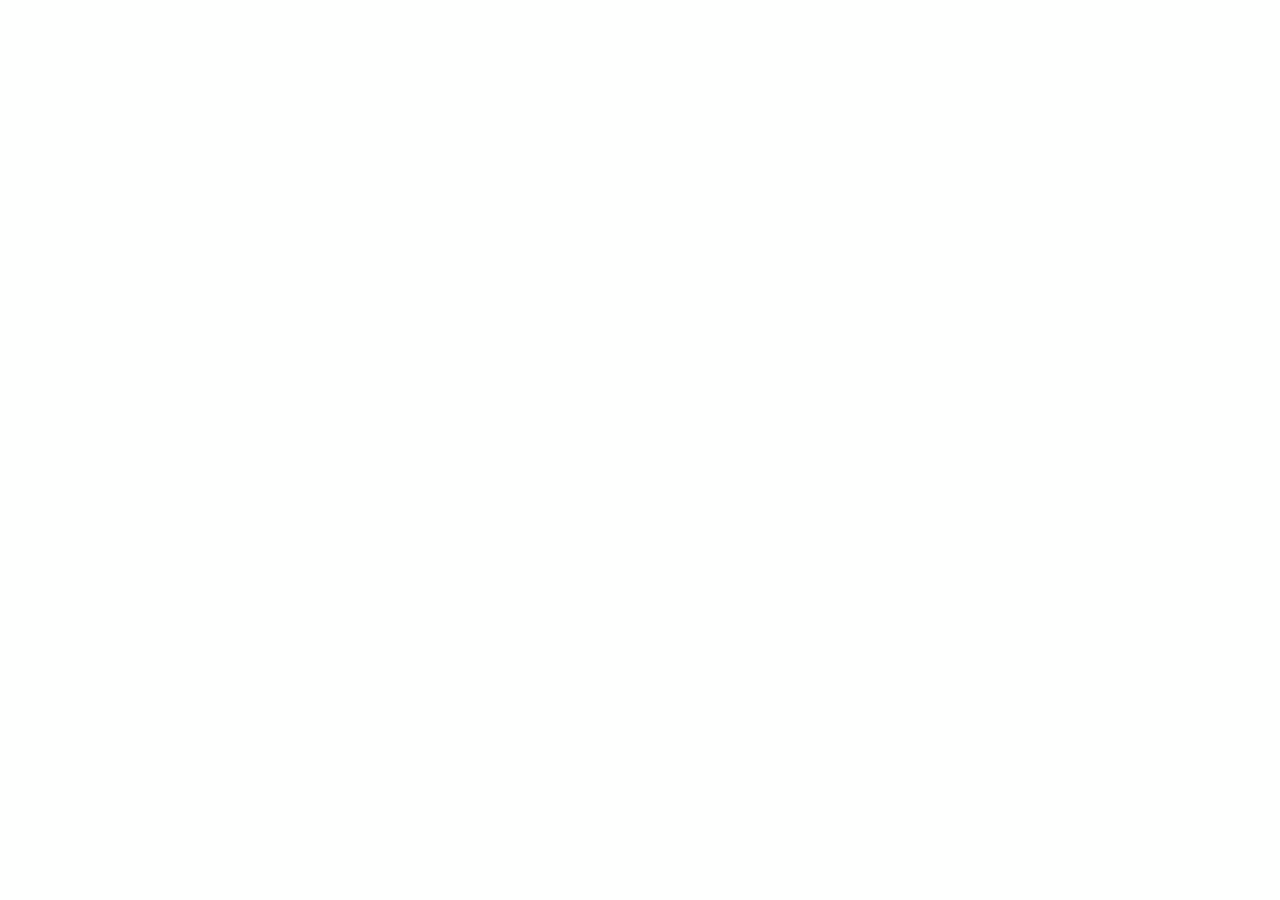
==== index.html @ 09d5111e "fix: modify RSC payload to natively render KSEM paper - Added KSEM paper data to RSC payload in both" ====
<!DOCTYPE html><html lang="en" class="scroll-smooth"><head><!-- cache-bust --><meta charSet="utf-8"/><meta name="viewport" content="width=device-width, initial-scale=1"/><link rel="preload" as="image" href="/bio.jpg"/><link rel="stylesheet" href="/_next/static/css/1e89f3cb18b0cc88.css" data-precedence="next"/><link rel="preload" as="script" fetchPriority="low" href="/_next/static/chunks/webpack-679b75d1c4c2027c.js"/><script src="/_next/static/chunks/4bd1b696-70b6d399998de86a.js" async=""></script><script src="/_next/static/chunks/684-5aaa8290a129f299.js" async=""></script><script src="/_next/static/chunks/main-app-fec8beddff83d464.js" async=""></script><script src="/_next/static/chunks/461-a9a5d7b05a71d978.js" async=""></script><script src="/_next/static/chunks/874-6cc630662f3664af.js" async=""></script><script src="/_next/static/chunks/291-e39730cc9327e39b.js" async=""></script><script src="/_next/static/chunks/app/layout-2262197c142207e6.js" async=""></script><script src="/_next/static/chunks/178-595a94b9af1e67b5.js" async=""></script><script src="/_next/static/chunks/748-56674db557bf7043.js" async=""></script><script src="/_next/static/chunks/app/page-043a83a7e425a036.js" async=""></script><link rel="icon" href="/favicon.png" type="image/png"/><link rel="dns-prefetch" href="https://google-fonts.jialeliu.com"/><link rel="preconnect" href="https://google-fonts.jialeliu.com" crossorigin=""/><link rel="preload" as="style" href="https://google-fonts.jialeliu.com/css2?family=Inter:wght@300;400;500;600;700&amp;family=Crimson+Text:ital,wght@0,400;0,600;1,400&amp;display=swap"/><link rel="stylesheet" id="gfonts-css" href="https://google-fonts.jialeliu.com/css2?family=Inter:wght@300;400;500;600;700&amp;family=Crimson+Text:ital,wght@0,400;0,600;1,400&amp;display=swap" media="print"/><script>
              (function(){
                var l = document.getElementById('gfonts-css');
                if (!l) return;
                if (l.media !== 'all') {
                  l.addEventListener('load', function(){ try { l.media = 'all'; } catch(e){} });
                }
              })();
            </script><noscript><link rel="stylesheet" href="https://google-fonts.jialeliu.com/css2?family=Inter:wght@300;400;500;600;700&amp;family=Crimson+Text:ital,wght@0,400;0,600;1,400&amp;display=swap"/></noscript><script>
              try {
                const theme = localStorage.getItem('theme-storage');
                const parsed = theme ? JSON.parse(theme) : null;
                const setting = parsed?.state?.theme || 'system';
                const prefersDark = window.matchMedia('(prefers-color-scheme: dark)').matches;
                const effective = setting === 'dark' ? 'dark' : (setting === 'light' ? 'light' : (prefersDark ? 'dark' : 'light'));
                var root = document.documentElement;
                root.classList.add(effective);
                root.setAttribute('data-theme', effective);
              } catch (e) {
                var root = document.documentElement;
                root.classList.add('light');
                root.setAttribute('data-theme', 'light');
              }
            </script><script>
    try {
      const cfg = {"enabled":true,"locales":["zh","en"],"defaultLocale":"en","mode":"auto","fixedLocale":"en","persist":true,"switcher":true,"labels":{"zh":"中文","en":"English"}};
      const storageKey = 'locale-storage';
      const normalize = (value) => typeof value === 'string' ? value.trim().replace('_', '-').toLowerCase() : '';
      const matchLocale = (candidate) => {
        const normalized = normalize(candidate);
        if (!normalized) return null;
        if (cfg.locales.includes(normalized)) return normalized;
        const language = normalized.split('-')[0];
        if (cfg.locales.includes(language)) return language;
        return null;
      };

      let resolved = null;

      if (cfg.persist) {
        resolved = matchLocale(localStorage.getItem(storageKey));
      }

      if (!resolved) {
        if (cfg.mode === 'fixed') {
          resolved = cfg.fixedLocale;
        } else {
          resolved = matchLocale(navigator.language);
        }
      }

      if (!resolved) {
        resolved = cfg.defaultLocale;
      }

      const root = document.documentElement;
      root.lang = resolved;
      root.setAttribute('data-locale', resolved);

      if (cfg.persist) {
        localStorage.setItem(storageKey, resolved);
      }
    } catch (e) {
      const root = document.documentElement;
      root.lang = 'en';
      root.setAttribute('data-locale', 'en');
    }
  </script><title>Tao Xu</title><meta name="description" content="Undergraduate student at Sichuan University."/><meta name="author" content="Tao Xu"/><meta name="keywords" content="Tao Xu,PhD,Research, Sichuan University"/><meta name="creator" content="Tao Xu"/><meta name="publisher" content="Tao Xu"/><meta property="og:title" content="Tao Xu"/><meta property="og:description" content="Undergraduate student at Sichuan University."/><meta property="og:site_name" content="Tao Xu&#x27;s Academic Website"/><meta property="og:locale" content="en_US"/><meta property="og:type" content="website"/><meta name="twitter:card" content="summary"/><meta name="twitter:title" content="Tao Xu"/><meta name="twitter:description" content="Undergraduate student at Sichuan University."/><link rel="icon" href="/favicon.png"/><script>document.querySelectorAll('body link[rel="icon"], body link[rel="apple-touch-icon"]').forEach(el => document.head.appendChild(el))</script><script src="/_next/static/chunks/polyfills-42372ed130431b0a.js" noModule=""></script><script>
(function(){var t=setTimeout(function(){var d=document.querySelector('[style*="visibility:hidden"]');if(d){d.style.visibility="visible";d.style.opacity="1"}},3000);window.addEventListener("load",function(){clearTimeout(t)})})();
</script></head><body class="font-sans antialiased"><div style="visibility:hidden"><nav class="fixed top-0 left-0 right-0 z-50" data-headlessui-state=""><div class="transition-all duration-300 ease-out bg-transparent" style="transform:translateY(-100px)"><div class="max-w-7xl mx-auto px-4 sm:px-6 lg:px-8"><div class="flex justify-between items-center h-16 lg:h-20"><div class="flex-shrink-0" tabindex="0"><a class="text-xl lg:text-2xl font-serif font-semibold text-primary hover:text-accent transition-colors duration-200" href="/">Tao Xu</a></div><div class="hidden lg:block"><div class="ml-10 flex items-center space-x-3"><div class="relative flex items-baseline space-x-1"><a data-nav-href="/" class="relative px-3 py-2 text-sm font-medium rounded-lg transition-colors duration-150 text-primary" href="/">About</a><a data-nav-href="/publications" class="relative px-3 py-2 text-sm font-medium rounded-lg transition-colors duration-150 text-neutral-600" href="/publications/">Publications</a><a data-nav-href="/awards" class="relative px-3 py-2 text-sm font-medium rounded-lg transition-colors duration-150 text-neutral-600" href="/awards/">Awards</a><a data-nav-href="/services" class="relative px-3 py-2 text-sm font-medium rounded-lg transition-colors duration-150 text-neutral-600" href="/services/">Services</a><a data-nav-href="/cv" class="relative px-3 py-2 text-sm font-medium rounded-lg transition-colors duration-150 text-neutral-600" href="/cv/">CV</a></div><div class="flex items-center justify-center w-14 h-10 rounded-lg border border-neutral-200 dark:border-[rgba(148,163,184,0.24)] bg-background dark:bg-neutral-800"><div class="w-6 h-4 rounded bg-neutral-300 animate-pulse"></div></div><div class="flex items-center justify-center w-10 h-10 rounded-lg border border-neutral-200 dark:border-[rgba(148,163,184,0.24)] bg-background dark:bg-neutral-800"><div class="w-4 h-4 rounded-full bg-neutral-300 animate-pulse"></div></div></div></div><div class="lg:hidden flex items-center space-x-2"><div class="flex items-center justify-center w-14 h-10 rounded-lg border border-neutral-200 dark:border-[rgba(148,163,184,0.24)] bg-background dark:bg-neutral-800"><div class="w-6 h-4 rounded bg-neutral-300 animate-pulse"></div></div><div class="flex items-center justify-center w-10 h-10 rounded-lg border border-neutral-200 dark:border-[rgba(148,163,184,0.24)] bg-background dark:bg-neutral-800"><div class="w-4 h-4 rounded-full bg-neutral-300 animate-pulse"></div></div><button class="inline-flex items-center justify-center p-2 rounded-md text-neutral-600 hover:text-primary hover:bg-neutral-100 dark:hover:bg-neutral-800 focus:outline-none focus:ring-2 focus:ring-inset focus:ring-accent transition-colors duration-200" id="headlessui-disclosure-button-«R7pdb»" type="button" aria-expanded="false" data-headlessui-state=""><span class="sr-only">Open main menu</span><div><svg xmlns="http://www.w3.org/2000/svg" fill="none" viewBox="0 0 24 24" stroke-width="1.5" stroke="currentColor" aria-hidden="true" data-slot="icon" class="block h-6 w-6"><path stroke-linecap="round" stroke-linejoin="round" d="M3.75 6.75h16.5M3.75 12h16.5m-16.5 5.25h16.5"></path></svg></div></button></div></div></div></div></nav><main class="min-h-screen pt-16 lg:pt-20"><div class="max-w-6xl mx-auto px-4 sm:px-6 lg:px-8 py-8 bg-background min-h-screen"><div class="grid grid-cols-1 lg:grid-cols-3 gap-12"><div class="lg:col-span-1"><div class="sticky top-8" style="opacity:0;transform:translateY(20px)"><div class="w-64 h-64 mx-auto mb-6 rounded-2xl overflow-hidden shadow-lg hover:shadow-xl transition-all duration-200 hover:scale-105"><img alt="Tao Xu" width="256" height="256" decoding="async" data-nimg="1" class="w-full h-full object-cover object-[32%_center]" style="color:transparent" src="/bio.jpg"/></div><div class="text-center mb-6"><h1 class="text-3xl font-serif font-bold text-primary mb-2">Tao Xu</h1><p class="text-lg text-accent font-medium mb-1">Undergraduate</p><p class="text-neutral-600 mb-2"> Sichuan University</p></div><div class="flex flex-wrap justify-center gap-3 sm:gap-4 mb-6 relative px-2"><div class="relative"><button class="p-2 sm:p-2 transition-colors duration-200 text-neutral-600 dark:text-neutral-400 hover:text-accent" aria-label="Email"><svg xmlns="http://www.w3.org/2000/svg" fill="none" viewBox="0 0 24 24" stroke-width="1.5" stroke="currentColor" aria-hidden="true" data-slot="icon" class="h-5 w-5"><path stroke-linecap="round" stroke-linejoin="round" d="M21.75 6.75v10.5a2.25 2.25 0 0 1-2.25 2.25h-15a2.25 2.25 0 0 1-2.25-2.25V6.75m19.5 0A2.25 2.25 0 0 0 19.5 4.5h-15a2.25 2.25 0 0 0-2.25 2.25m19.5 0v.243a2.25 2.25 0 0 1-1.07 1.916l-7.5 4.615a2.25 2.25 0 0 1-2.36 0L3.32 8.91a2.25 2.25 0 0 1-1.07-1.916V6.75"></path></svg></button></div><div class="relative"><button class="p-2 sm:p-2 transition-colors duration-200 text-neutral-600 dark:text-neutral-400 hover:text-accent" aria-label="Location"><svg xmlns="http://www.w3.org/2000/svg" fill="none" viewBox="0 0 24 24" stroke-width="1.5" stroke="currentColor" aria-hidden="true" data-slot="icon" class="h-5 w-5"><path stroke-linecap="round" stroke-linejoin="round" d="M15 10.5a3 3 0 1 1-6 0 3 3 0 0 1 6 0Z"></path><path stroke-linecap="round" stroke-linejoin="round" d="M19.5 10.5c0 7.142-7.5 11.25-7.5 11.25S4.5 17.642 4.5 10.5a7.5 7.5 0 1 1 15 0Z"></path></svg></button></div><a href="https://scholar.google.com/citations?user=cnf2xiQAAAAJ&amp;hl=en" target="_blank" rel="noopener noreferrer" class="p-2 sm:p-2 text-neutral-600 dark:text-neutral-400 hover:text-accent transition-colors duration-200" aria-label="Google Scholar"><svg xmlns="http://www.w3.org/2000/svg" fill="none" viewBox="0 0 24 24" stroke-width="1.5" stroke="currentColor" aria-hidden="true" data-slot="icon" class="h-5 w-5"><path stroke-linecap="round" stroke-linejoin="round" d="M4.26 10.147a60.438 60.438 0 0 0-.491 6.347A48.62 48.62 0 0 1 12 20.904a48.62 48.62 0 0 1 8.232-4.41 60.46 60.46 0 0 0-.491-6.347m-15.482 0a50.636 50.636 0 0 0-2.658-.813A59.906 59.906 0 0 1 12 3.493a59.903 59.903 0 0 1 10.399 5.84c-.896.248-1.783.52-2.658.814m-15.482 0A50.717 50.717 0 0 1 12 13.489a50.702 50.702 0 0 1 7.74-3.342M6.75 15a.75.75 0 1 0 0-1.5.75.75 0 0 0 0 1.5Zm0 0v-3.675A55.378 55.378 0 0 1 12 8.443m-7.007 11.55A5.981 5.981 0 0 0 6.75 15.75v-1.5"></path></svg></a><a href="https://orcid.org/my-orcid?orcid=0009-0009-2462-9819" target="_blank" rel="noopener noreferrer" class="p-2 sm:p-2 text-neutral-600 dark:text-neutral-400 hover:text-accent transition-colors duration-200" aria-label="ORCID"><svg viewBox="0 0 24 24" fill="currentColor" class="h-5 w-5" xmlns="http://www.w3.org/2000/svg"><path d="M12 0C5.372 0 0 5.372 0 12s5.372 12 12 12 12-5.372 12-12S18.628 0 12 0zM7.369 4.378c.525 0 .947.431.947.947s-.422.947-.947.947a.95.95 0 0 1-.947-.947c0-.525.422-.947.947-.947zm-.722 3.038h1.444v10.041H6.647V7.416zm3.562 0h3.9c3.712 0 5.344 2.653 5.344 5.025 0 2.578-2.016 5.025-5.325 5.025h-3.919V7.416zm1.444 1.303v7.444h2.297c3.272 0 4.022-2.484 4.022-3.722 0-2.016-1.284-3.722-4.097-3.722h-2.222z"></path></svg></a><a href="https://github.com/L77Doncic" target="_blank" rel="noopener noreferrer" class="p-2 sm:p-2 text-neutral-600 dark:text-neutral-400 hover:text-accent transition-colors duration-200" aria-label="GitHub"><svg xmlns="http://www.w3.org/2000/svg" width="24" height="24" viewBox="0 0 24 24" fill="none" stroke="currentColor" stroke-width="2" stroke-linecap="round" stroke-linejoin="round" class="lucide lucide-github h-5 w-5" aria-hidden="true"><path d="M15 22v-4a4.8 4.8 0 0 0-1-3.5c3 0 6-2 6-5.5.08-1.25-.27-2.48-1-3.5.28-1.15.28-2.35 0-3.5 0 0-1 0-3 1.5-2.64-.5-5.36-.5-8 0C6 2 5 2 5 2c-.3 1.15-.3 2.35 0 3.5A5.403 5.403 0 0 0 4 9c0 3.5 3 5.5 6 5.5-.39.49-.68 1.05-.85 1.65-.17.6-.22 1.23-.15 1.85v4"></path><path d="M9 18c-4.51 2-5-2-7-2"></path></svg></a></div><div class="bg-neutral-100 dark:bg-neutral-800 rounded-lg p-4 mb-6 hover:shadow-lg transition-all duration-200 hover:scale-[1.02]"><h3 class="font-semibold text-primary mb-3">Research Interests</h3><div class="space-y-2 text-sm text-neutral-700 dark:text-neutral-500"><div>LLM</div><div>Multimodal Generation and Understanding</div><div>AI4Science</div><div>Embodied Intelligence (VLA)</div><div>World Model</div></div></div></div></div><div class="lg:col-span-2 space-y-8"><section id="about" class="scroll-mt-24 space-y-8"><section style="opacity:0;transform:translateY(20px)"><h2 class="text-2xl font-serif font-bold text-primary mb-4">About</h2><div class="text-neutral-700 dark:text-neutral-600 leading-relaxed"><p class="mb-4 last:mb-0">I am a undergraduate student at the School of Computer Science, Sichuan University.</p>
<p class="mb-4 last:mb-0">My current research interests focus on the theory and cross-application of fundamental AI models, with a particular emphasis on large language models, multimodal generation and understanding, embodied intelligence (VLA), the adaptation and optimization of domain-specific large models, cutting-edge paradigms, and core problems in AI4Science.</p></div></section><section style="opacity:0;transform:translateY(20px)"><div class="flex items-center justify-between mb-4"><h2 class="text-2xl font-serif font-bold text-primary">Selected Publications</h2><a class="text-accent hover:text-accent-dark text-sm font-medium transition-all duration-200 rounded hover:bg-accent/10 hover:shadow-sm" href="/publications/">View All<!-- --> →</a></div><div class="space-y-4"><div class="bg-neutral-50 dark:bg-neutral-800 p-4 rounded-lg shadow-sm border border-neutral-200 dark:border-[rgba(148,163,184,0.24)] hover:shadow-lg transition-all duration-200 hover:scale-[1.02]" style="opacity:0;transform:translateY(20px)"><h3 class="font-semibold text-primary mb-2 leading-tight">Robust Wind Power Forecasting via Adversarial State-Space Modeling and Dynamic Mode Decomposition</h3><p class="text-sm text-neutral-600 dark:text-neutral-500 mb-1"><span><span class="font-semibold text-accent ">Tao Xu</span>, </span><span><span class=" ">Ruiya Qi</span>, </span><span><span class=" ">Yuyi Zhang</span></span></p><p class="text-sm text-neutral-600 dark:text-neutral-500 mb-2">In International Conference on Knowledge Science, Engineering and Management (KSEM 2026)</p><p class="text-sm text-neutral-500 dark:text-neutral-500 line-clamp-2">A robust wind power forecasting framework combining adversarial state-space modeling with dynamic mode decomposition for accurate predictions.</p></div><div class="bg-neutral-50 dark:bg-neutral-800 p-4 rounded-lg shadow-sm border border-neutral-200 dark:border-[rgba(148,163,184,0.24)] hover:shadow-lg transition-all duration-200 hover:scale-[1.02]" style="opacity:0;transform:translateY(20px)"><h3 class="font-semibold text-primary mb-2 leading-tight">FDMamba-Net: Feature-Decoupled Mamba Network for Efficient Flight Trajectory Prediction</h3><p class="text-sm text-neutral-600 dark:text-neutral-500 mb-1"><span><span class=" ">Jun Tao</span>, </span><span><span class="font-semibold text-accent ">Tao Xu</span>, </span><span><span class=" ">Jinyang Fang</span>, </span><span><span class=" ">Jingyuan Xu</span>, </span><span><span class=" ">Yiming Liu</span>, </span><span><span class=" ">Yixiao Liu</span></span></p><p class="text-sm text-neutral-600 dark:text-neutral-500 mb-2">Advanced Intelligent Computing Technology and Applications (ICIC 2025)</p><p class="text-sm text-neutral-500 dark:text-neutral-500 line-clamp-2">A novel deep learning framework combining feature decoupling, spatiotemporal attention fusion, Mamba blocks and spatial-enhanced decoding for efficient and precise flight trajectory prediction.</p></div><div class="bg-neutral-50 dark:bg-neutral-800 p-4 rounded-lg shadow-sm border border-neutral-200 dark:border-[rgba(148,163,184,0.24)] hover:shadow-lg transition-all duration-200 hover:scale-[1.02]" style="opacity:0;transform:translateY(20px)"><h3 class="font-semibold text-primary mb-2 leading-tight">Multi-task Driven ResNet-Transformer Framework for Wind Power Forecasting with Dynamic Mode Decomposition Correction</h3><p class="text-sm text-neutral-600 dark:text-neutral-500 mb-1"><span><span class=" ">Yiming Liu</span>, </span><span><span class=" ">Wei Li</span>, </span><span><span class=" ">Ran Ran</span>, </span><span><span class=" ">Yongqi Wang</span>, </span><span><span class="font-semibold text-accent ">Tao Xu</span>, </span><span><span class=" ">Jun Tao</span></span></p><p class="text-sm text-neutral-600 dark:text-neutral-500 mb-2">Advanced Intelligent Computing Technology and Applications (ICIC 2025)</p><p class="text-sm text-neutral-500 dark:text-neutral-500 line-clamp-2">A ResNet-Transformer hybrid framework with multi-task learning and dynamic mode decomposition correction for accurate wind power forecasting.</p></div></div></section><section style="opacity:0;transform:translateY(20px)"><h2 class="text-2xl font-serif font-bold text-primary mb-4">News</h2><div class="space-y-3"><div class="flex items-start space-x-3"><span class="text-xs text-neutral-500 mt-1 w-16 flex-shrink-0">2026-4</span><p class="text-sm text-neutral-700">We won National 3rd Prize in the Huawei ICT Competition 🎉</p></div><div class="flex items-start space-x-3"><span class="text-xs text-neutral-500 mt-1 w-16 flex-shrink-0">2026-3</span><p class="text-sm text-neutral-700">Our work has been accepted by KSEM2026 🎉</p></div></div></section></section></div></div></div><!--$--><!--/$--><!--$--><!--/$--></main><footer class="border-t border-neutral-200/50 bg-neutral-50/50 dark:bg-neutral-900/50 dark:border-neutral-700/50"><div class="max-w-6xl mx-auto px-4 sm:px-6 lg:px-8 py-6"><div class="flex flex-col sm:flex-row justify-between items-center gap-2"><p class="text-xs text-neutral-500">Last updated<!-- -->: <!-- -->May 25, 2026</p></div></div></footer></div><script src="/_next/static/chunks/webpack-679b75d1c4c2027c.js" async=""></script><script>(self.__next_f=self.__next_f||[]).push([0])</script><script>self.__next_f.push([1,"1:\"$Sreact.fragment\"\n3:I[3719,[\"461\",\"static/chunks/461-a9a5d7b05a71d978.js\",\"874\",\"static/chunks/874-6cc630662f3664af.js\",\"291\",\"static/chunks/291-e39730cc9327e39b.js\",\"177\",\"static/chunks/app/layout-2262197c142207e6.js\"],\"ThemeProvider\"]\n4:I[310,[\"461\",\"static/chunks/461-a9a5d7b05a71d978.js\",\"874\",\"static/chunks/874-6cc630662f3664af.js\",\"291\",\"static/chunks/291-e39730cc9327e39b.js\",\"177\",\"static/chunks/app/layout-2262197c142207e6.js\"],\"LocaleProvider\"]\n5:I[4574,[\"461\",\"static/chunks/461-a9a5d7b05a71d978.js\",\"874\",\"static/chunks/874-6cc630662f3664af.js\",\"291\",\"static/chunks/291-e39730cc9327e39b.js\",\"177\",\"static/chunks/app/layout-2262197c142207e6.js\"],\"default\"]\n6:I[7555,[],\"\"]\n7:I[1295,[],\"\"]\n8:I[2548,[\"461\",\"static/chunks/461-a9a5d7b05a71d978.js\",\"874\",\"static/chunks/874-6cc630662f3664af.js\",\"291\",\"static/chunks/291-e39730cc9327e39b.js\",\"177\",\"static/chunks/app/layout-2262197c142207e6.js\"],\"default\"]\n9:I[9608,[\"461\",\"static/chunks/461-a9a5d7b05a71d978.js\",\"178\",\"static/chunks/178-595a94b9af1e67b5.js\",\"874\",\"static/chunks/874-6cc630662f3664af.js\",\"748\",\"static/chunks/748-56674db557bf7043.js\",\"974\",\"static/chunks/app/page-043a83a7e425a036.js\"],\"default\"]\n12:I[9665,[],\"MetadataBoundary\"]\n14:I[9665,[],\"OutletBoundary\"]\n17:I[4911,[],\"AsyncMetadataOutlet\"]\n19:I[9665,[],\"ViewportBoundary\"]\n1b:I[6614,[],\"\"]\n:HL[\"/_next/static/css/1e89f3cb18b0cc88.css\",\"style\"]\n2:T590,\n    try {\n      const cfg = {\"enabled\":true,\"locales\":[\"zh\",\"en\"],\"defaultLocale\":\"en\",\"mode\":\"auto\",\"fixedLocale\":\"en\",\"persist\":true,\"switcher\":true,\"labels\":{\"zh\":\"中文\",\"en\":\"English\"}};\n      const storageKey = 'locale-storage';\n      const normalize = (value) =\u003e typeof value === 'string' ? value.trim().replace('_', '-').toLowerCase() : '';\n      const matchLocale = (candidate) =\u003e {\n        const normalized = normalize(candidate);\n        if (!normalized) return null;\n        if (cfg.locales.includes(normalized)) return normalized;\n        const language = normalized.split('-')[0];\n        if (cfg.locales.includes(language)) return language;\n     "])</script><script>self.__next_f.push([1,"   return null;\n      };\n\n      let resolved = null;\n\n      if (cfg.persist) {\n        resolved = matchLocale(localStorage.getItem(storageKey));\n      }\n\n      if (!resolved) {\n        if (cfg.mode === 'fixed') {\n          resolved = cfg.fixedLocale;\n        } else {\n          resolved = matchLocale(navigator.language);\n        }\n      }\n\n      if (!resolved) {\n        resolved = cfg.defaultLocale;\n      }\n\n      const root = document.documentElement;\n      root.lang = resolved;\n      root.setAttribute('data-locale', resolved);\n\n      if (cfg.persist) {\n        localStorage.setItem(storageKey, resolved);\n      }\n    } catch (e) {\n      const root = document.documentElement;\n      root.lang = 'en';\n      root.setAttribute('data-locale', 'en');\n    }\n  a:T44d,Accurate flight trajectory forecasting is crucial for air traffic management and UAV navigation. However, the task is highly challenging due to complex spatiotemporal dependencies in long sequences and computational constraints. Thus, we propose FDMamba-Net, a novel deep learning-based framework for trajectory prediction that achieves both high efficiency and precision. It combines feature decoupling, spatiotemporal attention fusion, state-space modeling, and spatial-enhanced decoding. The framework first uses a feature decoupling module to divide raw inputs into independent subspaces to eliminate feature interference. Then, spatiotemporal attention fusion is applied to model dynamic temporal relationships. Next, multi-layer Mamba blocks conduct multi-scale temporal modeling. Finally, spatial features are optimized through adaptive weight-enhanced decoding. Experiments show that FDMamba-Net surpasses baseline methods. Compared to Transformer-based approaches, it achieves better performance with 55.5% fewer parameters, making it a promising solution for efficient trajectory prediction.b:T6a2,@inproceedings{tao2025fdmamba,\n  title = {FDMamba-Net: Feature-Decoupled Mamba Network for Efficient Flight Trajectory Prediction},\n  booktitle = {Advanced Intelligent Comp"])</script><script>self.__next_f.push([1,"uting Technology and Applications (ICIC 2025)},\n  author = {Jun Tao and Tao Xu and Jinyang Fang and Jingyuan Xu and Yiming Liu and Yixiao Liu},\n  year = {2025},\n  month = {jul},\n  pages = {460--471},\n  publisher = {Springer},\n  address = {Singapore},\n  series = {Communications in Computer and Information Science (CCIS)},\n  volume = {2567},\n  doi = {10.1007/978-981-96-9952-0_39},\n  urldate = {2026-02-25},\n  abstract = {Accurate flight trajectory forecasting is crucial for air traffic management and UAV navigation. However, the task is highly challenging due to complex spatiotemporal dependencies in long sequences and computational constraints. Thus, we propose FDMamba-Net, a novel deep learning-based framework for trajectory prediction that achieves both high efficiency and precision. It combines feature decoupling, spatiotemporal attention fusion, state-space modeling, and spatial-enhanced decoding. The framework first uses a feature decoupling module to divide raw inputs into independent subspaces to eliminate feature interference. Then, spatiotemporal attention fusion is applied to model dynamic temporal relationships. Next, multi-layer Mamba blocks conduct multi-scale temporal modeling. Finally, spatial features are optimized through adaptive weight-enhanced decoding. Experiments show that FDMamba-Net surpasses baseline methods. Compared to Transformer-based approaches, it achieves better performance with 55.5% fewer parameters, making it a promising solution for efficient trajectory prediction.}\n}c:T648,Wind power generation, as one of the most critical clean energy sources and substitutes for fossil fuels, constitutes a pivotal component in achieving carbon neutrality. In power dispatch operations, the efficiency and accuracy of wind power forecasting serve as the most crucial and influential factors for grid management and operational decision-making. Current wind power prediction methodologies predominantly rely on historical single data source, while suffering from accumulating errors over extended foreca"])</script><script>self.__next_f.push([1,"sting horizons, leading to significant degradation in prediction accuracy that fails to meet grid scheduling requirements. To address the challenges of temporal dependency and error accumulation in wind power forecasting, we propose a deep learning framework based on multi-task dynamic learning and error correction. The model employs a ResNet-Transformer hybrid architecture, where Temporal Convolutional Networks (TCN) extract localized temporal features, while Transformer encoders capture long-term temporal dependencies through self-attention mechanisms, enhanced by residual connections for hierarchical feature reuse. Experimental validation on real-world wind farm datasets demonstrates that the calibrated predictions achieve a 45.686% RMSE reduction, evidencing the method's effectiveness under complex meteorological conditions. Comparative analyses further reveal substantial improvements in both short-term (\u003c6 h) and extended-range (\u003e24 h) forecasting performance compared to conventional baselines, establishing technical advantages for practical grid integration applications.d:T8a3,"])</script><script>self.__next_f.push([1,"@inproceedings{liu2025multitask,\n  title = {Multi-task Driven ResNet-Transformer Framework for Wind Power Forecasting with Dynamic Mode Decomposition Correction},\n  booktitle = {Advanced Intelligent Computing Technology and Applications (ICIC 2025)},\n  author = {Yiming Liu and Wei Li and Ran Ran and Yongqi Wang and Tao Xu and Jun Tao},\n  year = {2025},\n  month = {jul},\n  pages = {458--467},\n  publisher = {Springer},\n  address = {Singapore},\n  series = {Lecture Notes in Computer Science (LNCS)},\n  volume = {15849},\n  doi = {10.1007/978-981-96-9881-3_38},\n  urldate = {2026-02-25},\n  abstract = {Wind power generation, as one of the most critical clean energy sources and substitutes for fossil fuels, constitutes a pivotal component in achieving carbon neutrality. In power dispatch operations, the efficiency and accuracy of wind power forecasting serve as the most crucial and influential factors for grid management and operational decision-making. Current wind power prediction methodologies predominantly rely on historical single data source, while suffering from accumulating errors over extended forecasting horizons, leading to significant degradation in prediction accuracy that fails to meet grid scheduling requirements. To address the challenges of temporal dependency and error accumulation in wind power forecasting, we propose a deep learning framework based on multi-task dynamic learning and error correction. The model employs a ResNet-Transformer hybrid architecture, where Temporal Convolutional Networks (TCN) extract localized temporal features, while Transformer encoders capture long-term temporal dependencies through self-attention mechanisms, enhanced by residual connections for hierarchical feature reuse. Experimental validation on real-world wind farm datasets demonstrates that the calibrated predictions achieve a 45.686% RMSE reduction, evidencing the method's effectiveness under complex meteorological conditions. Comparative analyses further reveal substantial improvements in both short-term (\u003c6 h) and extended-range (\u003e24 h) forecasting performance compared to conventional baselines, establishing te12:T0,13:T1c9,@inproceedings{xu2026robust,\n  title={Robust Wind Power Forecasting via Adversarial State-Space Modeling and Dynamic Mode Decomposition},\n  author={Xu, Tao and Qi, Ruiya and Zhang, Yuyi},\n  booktitle={International Conference on Knowledge Science, Engineering and Management (KSEM 2026)},\n  pages={73--82},\n  year={2026},\n  volume={16637},\n  series={Lecture Notes in Computer Science},\n  publisher={Springer},\n  doi={10.1007/978-981-92-2868-3_6}\n}chnical advantages for practical grid integration applications.}\n}"])</script><script>self.__next_f.push([1,"e:T44d,Accurate flight trajectory forecasting is crucial for air traffic management and UAV navigation. However, the task is highly challenging due to complex spatiotemporal dependencies in long sequences and computational constraints. Thus, we propose FDMamba-Net, a novel deep learning-based framework for trajectory prediction that achieves both high efficiency and precision. It combines feature decoupling, spatiotemporal attention fusion, state-space modeling, and spatial-enhanced decoding. The framework first uses a feature decoupling module to divide raw inputs into independent subspaces to eliminate feature interference. Then, spatiotemporal attention fusion is applied to model dynamic temporal relationships. Next, multi-layer Mamba blocks conduct multi-scale temporal modeling. Finally, spatial features are optimized through adaptive weight-enhanced decoding. Experiments show that FDMamba-Net surpasses baseline methods. Compared to Transformer-based approaches, it achieves better performance with 55.5% fewer parameters, making it a promising solution for efficient trajectory prediction.f:T6a2,@inproceedings{tao2025fdmamba,\n  title = {FDMamba-Net: Feature-Decoupled Mamba Network for Efficient Flight Trajectory Prediction},\n  booktitle = {Advanced Intelligent Computing Technology and Applications (ICIC 2025)},\n  author = {Jun Tao and Tao Xu and Jinyang Fang and Jingyuan Xu and Yiming Liu and Yixiao Liu},\n  year = {2025},\n  month = {jul},\n  pages = {460--471},\n  publisher = {Springer},\n  address = {Singapore},\n  series = {Communications in Computer and Information Science (CCIS)},\n  volume = {2567},\n  doi = {10.1007/978-981-96-9952-0_39},\n  urldate = {2026-02-25},\n  abstract = {Accurate flight trajectory forecasting is crucial for air traffic management and UAV navigation. However, the task is highly challenging due to complex spatiotemporal dependencies in long sequences and computational constraints. Thus, we propose FDMamba-Net, a novel deep learning-based framework for trajectory prediction that achieves bo"])</script><script>self.__next_f.push([1,"th high efficiency and precision. It combines feature decoupling, spatiotemporal attention fusion, state-space modeling, and spatial-enhanced decoding. The framework first uses a feature decoupling module to divide raw inputs into independent subspaces to eliminate feature interference. Then, spatiotemporal attention fusion is applied to model dynamic temporal relationships. Next, multi-layer Mamba blocks conduct multi-scale temporal modeling. Finally, spatial features are optimized through adaptive weight-enhanced decoding. Experiments show that FDMamba-Net surpasses baseline methods. Compared to Transformer-based approaches, it achieves better performance with 55.5% fewer parameters, making it a promising solution for efficient trajectory prediction.}\n}10:T648,Wind power generation, as one of the most critical clean energy sources and substitutes for fossil fuels, constitutes a pivotal component in achieving carbon neutrality. In power dispatch operations, the efficiency and accuracy of wind power forecasting serve as the most crucial and influential factors for grid management and operational decision-making. Current wind power prediction methodologies predominantly rely on historical single data source, while suffering from accumulating errors over extended forecasting horizons, leading to significant degradation in prediction accuracy that fails to meet grid scheduling requirements. To address the challenges of temporal dependency and error accumulation in wind power forecasting, we propose a deep learning framework based on multi-task dynamic learning and error correction. The model employs a ResNet-Transformer hybrid architecture, where Temporal Convolutional Networks (TCN) extract localized temporal features, while Transformer encoders capture long-term temporal dependencies through self-attention mechanisms, enhanced by residual connections for hierarchical feature reuse. Experimental validation on real-world wind farm datasets demonstrates that the calibrated predictions achieve a 45.686% RMSE reduction"])</script><script>self.__next_f.push([1,", evidencing the method's effectiveness under complex meteorological conditions. Comparative analyses further reveal substantial improvements in both short-term (\u003c6 h) and extended-range (\u003e24 h) forecasting performance compared to conventional baselines, establishing technical advantages for practical grid integration applications.11:T8a3,"])</script><script>self.__next_f.push([1,"@inproceedings{liu2025multitask,\n  title = {Multi-task Driven ResNet-Transformer Framework for Wind Power Forecasting with Dynamic Mode Decomposition Correction},\n  booktitle = {Advanced Intelligent Computing Technology and Applications (ICIC 2025)},\n  author = {Yiming Liu and Wei Li and Ran Ran and Yongqi Wang and Tao Xu and Jun Tao},\n  year = {2025},\n  month = {jul},\n  pages = {458--467},\n  publisher = {Springer},\n  address = {Singapore},\n  series = {Lecture Notes in Computer Science (LNCS)},\n  volume = {15849},\n  doi = {10.1007/978-981-96-9881-3_38},\n  urldate = {2026-02-25},\n  abstract = {Wind power generation, as one of the most critical clean energy sources and substitutes for fossil fuels, constitutes a pivotal component in achieving carbon neutrality. In power dispatch operations, the efficiency and accuracy of wind power forecasting serve as the most crucial and influential factors for grid management and operational decision-making. Current wind power prediction methodologies predominantly rely on historical single data source, while suffering from accumulating errors over extended forecasting horizons, leading to significant degradation in prediction accuracy that fails to meet grid scheduling requirements. To address the challenges of temporal dependency and error accumulation in wind power forecasting, we propose a deep learning framework based on multi-task dynamic learning and error correction. The model employs a ResNet-Transformer hybrid architecture, where Temporal Convolutional Networks (TCN) extract localized temporal features, while Transformer encoders capture long-term temporal dependencies through self-attention mechanisms, enhanced by residual connections for hierarchical feature reuse. Experimental validation on real-world wind farm datasets demonstrates that the calibrated predictions achieve a 45.686% RMSE reduction, evidencing the method's effectiveness under complex meteorological conditions. Comparative analyses further reveal substantial improvements in both short-term (\u003c6 h) and extended-range (\u003e24 h) forecasting performance compared to conventional baselines, establishing te14:T0,15:T1c9,@inproceedings{xu2026robust,\n  title={Robust Wind Power Forecasting via Adversarial State-Space Modeling and Dynamic Mode Decomposition},\n  author={Xu, Tao and Qi, Ruiya and Zhang, Yuyi},\n  booktitle={International Conference on Knowledge Science, Engineering and Management (KSEM 2026)},\n  pages={73--82},\n  year={2026},\n  volume={16637},\n  series={Lecture Notes in Computer Science},\n  publisher={Springer},\n  doi={10.1007/978-981-92-2868-3_6}\n}chnical advantages for practical grid integration applications.}\n}"])</script><script>self.__next_f.push([1,"0:{\"P\":null,\"b\":\"IcRcPhaq3yWf_h1G-xk2i\",\"p\":\"\",\"c\":[\"\",\"\"],\"i\":false,\"f\":[[[\"\",{\"children\":[\"__PAGE__\",{}]},\"$undefined\",\"$undefined\",true],[\"\",[\"$\",\"$1\",\"c\",{\"children\":[[[\"$\",\"link\",\"0\",{\"rel\":\"stylesheet\",\"href\":\"/_next/static/css/1e89f3cb18b0cc88.css\",\"precedence\":\"next\",\"crossOrigin\":\"$undefined\",\"nonce\":\"$undefined\"}]],[\"$\",\"html\",null,{\"lang\":\"en\",\"className\":\"scroll-smooth\",\"suppressHydrationWarning\":true,\"children\":[[\"$\",\"head\",null,{\"children\":[[\"$\",\"link\",null,{\"rel\":\"icon\",\"href\":\"/favicon.png\",\"type\":\"image/png\"}],[\"$\",\"link\",null,{\"rel\":\"dns-prefetch\",\"href\":\"https://google-fonts.jialeliu.com\"}],[\"$\",\"link\",null,{\"rel\":\"preconnect\",\"href\":\"https://google-fonts.jialeliu.com\",\"crossOrigin\":\"\"}],[\"$\",\"link\",null,{\"rel\":\"preload\",\"as\":\"style\",\"href\":\"https://google-fonts.jialeliu.com/css2?family=Inter:wght@300;400;500;600;700\u0026family=Crimson+Text:ital,wght@0,400;0,600;1,400\u0026display=swap\"}],[\"$\",\"link\",null,{\"rel\":\"stylesheet\",\"id\":\"gfonts-css\",\"href\":\"https://google-fonts.jialeliu.com/css2?family=Inter:wght@300;400;500;600;700\u0026family=Crimson+Text:ital,wght@0,400;0,600;1,400\u0026display=swap\",\"media\":\"print\"}],[\"$\",\"script\",null,{\"dangerouslySetInnerHTML\":{\"__html\":\"\\n              (function(){\\n                var l = document.getElementById('gfonts-css');\\n                if (!l) return;\\n                if (l.media !== 'all') {\\n                  l.addEventListener('load', function(){ try { l.media = 'all'; } catch(e){} });\\n                }\\n              })();\\n            \"}}],[\"$\",\"noscript\",null,{\"children\":[\"$\",\"link\",null,{\"rel\":\"stylesheet\",\"href\":\"https://google-fonts.jialeliu.com/css2?family=Inter:wght@300;400;500;600;700\u0026family=Crimson+Text:ital,wght@0,400;0,600;1,400\u0026display=swap\"}]}],[\"$\",\"script\",null,{\"dangerouslySetInnerHTML\":{\"__html\":\"\\n              try {\\n                const theme = localStorage.getItem('theme-storage');\\n                const parsed = theme ? JSON.parse(theme) : null;\\n                const setting = parsed?.state?.theme || 'system';\\n                const prefersDark = typeof window !== 'undefined' \u0026\u0026 window.matchMedia \u0026\u0026 window.matchMedia('(prefers-color-scheme: dark)').matches;\\n                const effective = setting === 'dark' ? 'dark' : (setting === 'light' ? 'light' : (prefersDark ? 'dark' : 'light'));\\n                var root = document.documentElement;\\n                root.classList.add(effective);\\n                root.setAttribute('data-theme', effective);\\n              } catch (e) {\\n                var root = document.documentElement;\\n                root.classList.add('light');\\n                root.setAttribute('data-theme', 'light');\\n              }\\n            \"}}],[\"$\",\"script\",null,{\"dangerouslySetInnerHTML\":{\"__html\":\"$2\"}}]]}],[\"$\",\"body\",null,{\"className\":\"font-sans antialiased\",\"children\":[\"$\",\"$L3\",null,{\"children\":[\"$\",\"$L4\",null,{\"config\":{\"enabled\":true,\"locales\":[\"zh\",\"en\"],\"defaultLocale\":\"en\",\"mode\":\"auto\",\"fixedLocale\":\"en\",\"persist\":true,\"switcher\":true,\"labels\":{\"zh\":\"中文\",\"en\":\"English\"}},\"children\":[[\"$\",\"$L5\",null,{\"items\":[{\"title\":\"About\",\"type\":\"page\",\"target\":\"about\",\"href\":\"/\"},{\"title\":\"Publications\",\"type\":\"page\",\"target\":\"publications\",\"href\":\"/publications\"},{\"title\":\"Awards\",\"type\":\"page\",\"target\":\"awards\",\"href\":\"/awards\"},{\"title\":\"Services\",\"type\":\"page\",\"target\":\"services\",\"href\":\"/services\"},{\"title\":\"CV\",\"type\":\"page\",\"target\":\"cv\",\"href\":\"/cv\"}],\"siteTitle\":\"Tao Xu\",\"enableOnePageMode\":false,\"i18n\":\"$0:f:0:1:1:props:children:1:props:children:1:props:children:props:children:props:config\",\"itemsByLocale\":{\"zh\":[{\"title\":\"关于我\",\"type\":\"page\",\"target\":\"about\",\"href\":\"/\"},{\"title\":\"论文\",\"type\":\"page\",\"target\":\"publications\",\"href\":\"/publications\"},{\"title\":\"奖项\",\"type\":\"page\",\"target\":\"awards\",\"href\":\"/awards\"},{\"title\":\"服务\",\"type\":\"page\",\"target\":\"services\",\"href\":\"/services\"},{\"title\":\"简历\",\"type\":\"page\",\"target\":\"cv\",\"href\":\"/cv\"}],\"en\":[{\"title\":\"About\",\"type\":\"page\",\"target\":\"about\",\"href\":\"/\"},{\"title\":\"Publications\",\"type\":\"page\",\"target\":\"publications\",\"href\":\"/publications\"},{\"title\":\"Awards\",\"type\":\"page\",\"target\":\"awards\",\"href\":\"/awards\"},{\"title\":\"Services\",\"type\":\"page\",\"target\":\"services\",\"href\":\"/services\"},{\"title\":\"CV\",\"type\":\"page\",\"target\":\"cv\",\"href\":\"/cv\"}]},\"siteTitleByLocale\":{\"zh\":\"许涛\",\"en\":\"Tao Xu\"}}],[\"$\",\"main\",null,{\"className\":\"min-h-screen pt-16 lg:pt-20\",\"children\":[\"$\",\"$L6\",null,{\"parallelRouterKey\":\"children\",\"error\":\"$undefined\",\"errorStyles\":\"$undefined\",\"errorScripts\":\"$undefined\",\"template\":[\"$\",\"$L7\",null,{}],\"templateStyles\":\"$undefined\",\"templateScripts\":\"$undefined\",\"notFound\":[[[\"$\",\"title\",null,{\"children\":\"404: This page could not be found.\"}],[\"$\",\"div\",null,{\"style\":{\"fontFamily\":\"system-ui,\\\"Segoe UI\\\",Roboto,Helvetica,Arial,sans-serif,\\\"Apple Color Emoji\\\",\\\"Segoe UI Emoji\\\"\",\"height\":\"100vh\",\"textAlign\":\"center\",\"display\":\"flex\",\"flexDirection\":\"column\",\"alignItems\":\"center\",\"justifyContent\":\"center\"},\"children\":[\"$\",\"div\",null,{\"children\":[[\"$\",\"style\",null,{\"dangerouslySetInnerHTML\":{\"__html\":\"body{color:#000;background:#fff;margin:0}.next-error-h1{border-right:1px solid rgba(0,0,0,.3)}@media (prefers-color-scheme:dark){body{color:#fff;background:#000}.next-error-h1{border-right:1px solid rgba(255,255,255,.3)}}\"}}],[\"$\",\"h1\",null,{\"className\":\"next-error-h1\",\"style\":{\"display\":\"inline-block\",\"margin\":\"0 20px 0 0\",\"padding\":\"0 23px 0 0\",\"fontSize\":24,\"fontWeight\":500,\"verticalAlign\":\"top\",\"lineHeight\":\"49px\"},\"children\":404}],[\"$\",\"div\",null,{\"style\":{\"display\":\"inline-block\"},\"children\":[\"$\",\"h2\",null,{\"style\":{\"fontSize\":14,\"fontWeight\":400,\"lineHeight\":\"49px\",\"margin\":0},\"children\":\"This page could not be found.\"}]}]]}]}]],[]],\"forbidden\":\"$undefined\",\"unauthorized\":\"$undefined\"}]}],[\"$\",\"$L8\",null,{\"lastUpdated\":\"May 25, 2026\",\"lastUpdatedByLocale\":{\"zh\":\"2026年5月25日\",\"en\":\"May 25, 2026\"},\"defaultLocale\":\"en\"}]]}]}]}]]}]]}],{\"children\":[\"__PAGE__\",[\"$\",\"$1\",\"c\",{\"children\":[[\"$\",\"$L9\",null,{\"dataByLocale\":{\"zh\":{\"author\":{\"name\":\"许涛\",\"title\":\"本科生\",\"institution\":\"四川大学\",\"avatar\":\"/bio.jpg\"},\"social\":{\"email\":\"summer_xt17@163.com\",\"location\":\"成都，中国\",\"location_url\":\"https://www.google.com/maps/place/Sichuan+University+Jiang'an+Campus+%EF%BC%88North+Gate%EF%BC%89/@30.5628145,103.9918239,17z/data=!4m6!3m5!1s0x36efc13bad07ff69:0xe4ab49017832f663!8m2!3d30.562213!4d103.992544!16s%2Fg%2F11cm1lgcz8?entry=ttu\u0026g_ep=EgoyMDI2MDIxOC4wIKXMDSoASAFQAw%3D%3D\",\"location_details\":[\"川大路2号，\",\"双流区，成都，中国\"],\"google_scholar\":\"https://scholar.google.com/citations?user=cnf2xiQAAAAJ\u0026hl=en\",\"orcid\":\"https://orcid.org/my-orcid?orcid=0009-0009-2462-9819\",\"github\":\"https://github.com/L77Doncic\"},\"features\":{\"enable_likes\":false,\"enable_one_page_mode\":false},\"enableOnePageMode\":false,\"researchInterests\":[\"LLM\",\"多模态生成与理解\",\"AI4Science\",\"具身智能（VLA）\",\"世界模型\"],\"pagesToShow\":[{\"type\":\"about\",\"id\":\"about\",\"sections\":[{\"id\":\"about\",\"type\":\"markdown\",\"source\":\"bio.md\",\"title\":\"关于我\",\"content\":\"我目前是四川大学计算机学院本科生。\\n\\n目前，我的研究兴趣聚焦于人工智能基础模型的理论与交叉应用，重点关注大语言模型、多模态生成与理解、具身智能（VLA）、领域专用大模型的适配优化与前沿范式，以及AI4Science的核心问题。\\n\"},{\"id\":\"featured_publications\",\"type\":\"publications\",\"title\":\"精选论文\",\"filter\":\"selected\",\"limit\":5,\"publications\":[{\"id\":\"tao2025fdmamba\",\"title\":\"FDMamba-Net: Feature-Decoupled Mamba Network for Efficient Flight Trajectory Prediction\",\"authors\":[{\"name\":\"Jun Tao\",\"isHighlighted\":false,\"isCorresponding\":false,\"isCoAuthor\":false},{\"name\":\"Tao Xu\",\"isHighlighted\":true,\"isCorresponding\":false,\"isCoAuthor\":false},{\"name\":\"Jinyang Fang\",\"isHighlighted\":false,\"isCorresponding\":false,\"isCoAuthor\":false},{\"name\":\"Jingyuan Xu\",\"isHighlighted\":false,\"isCorresponding\":false,\"isCoAuthor\":false},{\"name\":\"Yiming Liu\",\"isHighlighted\":false,\"isCorresponding\":false,\"isCoAuthor\":false},{\"name\":\"Yixiao Liu\",\"isHighlighted\":false,\"isCorresponding\":false,\"isCoAuthor\":false}],\"year\":2025,\"month\":\"7\",\"type\":\"conference\",\"status\":\"published\",\"tags\":[\"Flight trajectory prediction\",\"Spatiotemporal Modeling\",\"Mamba\"],\"keywords\":\"$0:f:0:1:2:children:1:props:children:0:props:dataByLocale:zh:pagesToShow:0:sections:1:publications:0:tags\",\"researchArea\":\"machine-learning\",\"journal\":\"\",\"conference\":\"Advanced Intelligent Computing Technology and Applications (ICIC 2025)\",\"volume\":\"2567\",\"pages\":\"460--471\",\"doi\":\"10.1007/978-981-96-9952-0_39\",\"code\":\"\",\"abstract\":\"$a\",\"description\":\"A novel deep learning framework combining feature decoupling, spatiotemporal attention fusion, Mamba blocks and spatial-enhanced decoding for efficient and precise flight trajectory prediction.\",\"selected\":true,\"preview\":\"FDMamba.png\",\"bibtex\":\"$b\"},{\"id\":\"liu2025multitask\",\"title\":\"Multi-task Driven ResNet-Transformer Framework for Wind Power Forecasting with Dynamic Mode Decomposition Correction\",\"authors\":[{\"name\":\"Yiming Liu\",\"isHighlighted\":false,\"isCorresponding\":false,\"isCoAuthor\":false},{\"name\":\"Wei Li\",\"isHighlighted\":false,\"isCorresponding\":false,\"isCoAuthor\":false},{\"name\":\"Ran Ran\",\"isHighlighted\":false,\"isCorresponding\":false,\"isCoAuthor\":false},{\"name\":\"Yongqi Wang\",\"isHighlighted\":false,\"isCorresponding\":false,\"isCoAuthor\":false},{\"name\":\"Tao Xu\",\"isHighlighted\":true,\"isCorresponding\":false,\"isCoAuthor\":false},{\"name\":\"Jun Tao\",\"isHighlighted\":false,\"isCorresponding\":false,\"isCoAuthor\":false}],\"year\":2025,\"month\":\"7\",\"type\":\"conference\",\"status\":\"published\",\"tags\":[\"Wind power forecasting\",\"Asymmetric history-future stacking\",\"Multi-source meteorological data fusion\",\"Error propagation mitigation\"],\"keywords\":\"$0:f:0:1:2:children:1:props:children:0:props:dataByLocale:zh:pagesToShow:0:sections:1:publications:1:tags\",\"researchArea\":\"transformer-architectures\",\"journal\":\"\",\"conference\":\"Advanced Intelligent Computing Technology and Applications (ICIC 2025)\",\"volume\":\"15849\",\"pages\":\"458--467\",\"doi\":\"10.1007/978-981-96-9881-3_38\",\"code\":\"\",\"abstract\":\"$c\",\"description\":\"A ResNet-Transformer hybrid framework with multi-task learning and dynamic mode decomposition correction for accurate wind power forecasting.\",\"selected\":true,\"preview\":\"ResNet-Transformer.png\",\"bibtex\":\"$d\"},{"id":"xu2026robust","title":"Robust Wind Power Forecasting via Adversarial State-Space Modeling and Dynamic Mode Decomposition","authors":[{"name":"Tao Xu","isHighlighted":true,"isCorresponding":true,"isCoAuthor":false},{"name":"Ruiya Qi","isHighlighted":false,"isCorresponding":false,"isCoAuthor":false},{"name":"Yuyi Zhang","isHighlighted":false,"isCorresponding":false,"isCoAuthor":false}],"year":2026,"month":"7","type":"conference","status":"published","tags":["Wind power forecasting","State-space modeling","Dynamic mode decomposition"],"researchArea":"machine-learning","journal":"","conference":"In International Conference on Knowledge Science, Engineering and Management (KSEM 2026)","volume":"16637","pages":"73--82","doi":"10.1007/978-981-92-2868-3_6","code":"","description":"A robust wind power forecasting framework combining adversarial state-space modeling with dynamic mode decomposition for accurate predictions.","preview":"KSEM2026.png","abstract":"$12","bibtex":"$13","keywords":"$0:f:0:1:2:children:1:props:children:0:props:dataByLocale:zh:pagesToShow:0:sections:1:publications:2:tags","selected":true}]},{\"id\":\"news\",\"type\":\"list\",\"title\":\"动态\",\"source\":\"news.toml\",\"items\":[{\"date\":\"2026-5\",\"content\":\"我们获得第十九届中国大学生计算机设计大赛省级二等奖，有点可惜 😮‍💨\"},{\"date\":\"2026-5\",\"content\":\"我们获得美国大学生数学建模竞赛（MCM/ICM）H奖 😮‍💨\"},{\"date\":\"2026-4\",\"content\":\"我们获得华为ICT大赛全国三等奖 🎉\"},{\"date\":\"2026-3\",\"content\":\"我们的工作被 KSEM2026 接收了 🎉\"}]}]}]},\"en\":{\"author\":{\"name\":\"Tao Xu\",\"title\":\"Undergraduate\",\"institution\":\" Sichuan University\",\"avatar\":\"/bio.jpg\"},\"social\":{\"email\":\"summer_xt17@163.com\",\"location\":\"Chengdu, China\",\"location_url\":\"https://www.google.com/maps/place/Sichuan+University+Jiang'an+Campus+%EF%BC%88North+Gate%EF%BC%89/@30.5628145,103.9918239,17z/data=!4m6!3m5!1s0x36efc13bad07ff69:0xe4ab49017832f663!8m2!3d30.562213!4d103.992544!16s%2Fg%2F11cm1lgcz8?entry=ttu\u0026g_ep=EgoyMDI2MDIxOC4wIKXMDSoASAFQAw%3D%3D\",\"location_details\":[\"No. 2, Chuanda Road, Science Building,\",\"Shuangliu District, Chengdu, China\"],\"google_scholar\":\"https://scholar.google.com/citations?user=cnf2xiQAAAAJ\u0026hl=en\",\"orcid\":\"https://orcid.org/my-orcid?orcid=0009-0009-2462-9819\",\"github\":\"https://github.com/L77Doncic\"},\"features\":{\"enable_likes\":false,\"enable_one_page_mode\":false},\"enableOnePageMode\":false,\"researchInterests\":[\"LLM\",\"Multimodal Generation and Understanding\",\"AI4Science\",\"Embodied Intelligence (VLA)\",\"World Model\"],\"pagesToShow\":[{\"type\":\"about\",\"id\":\"about\",\"sections\":[{\"id\":\"about\",\"type\":\"markdown\",\"source\":\"bio.md\",\"title\":\"About\",\"content\":\"I am a undergraduate student at the School of Computer Science, Sichuan University.\\n\\nMy current research interests focus on the theory and cross-application of fundamental AI models, with a particular emphasis on large language models, multimodal generation and understanding, embodied intelligence (VLA), the adaptation and optimization of domain-specific large models, cutting-edge paradigms, and core problems in AI4Science.\"},{\"id\":\"featured_publications\",\"type\":\"publications\",\"title\":\"Selected Publications\",\"filter\":\"selected\",\"limit\":5,\"publications\":[{\"id\":\"tao2025fdmamba\",\"title\":\"FDMamba-Net: Feature-Decoupled Mamba Network for Efficient Flight Trajectory Prediction\",\"authors\":[{\"name\":\"Jun Tao\",\"isHighlighted\":false,\"isCorresponding\":false,\"isCoAuthor\":false},{\"name\":\"Tao Xu\",\"isHighlighted\":true,\"isCorresponding\":false,\"isCoAuthor\":false},{\"name\":\"Jinyang Fang\",\"isHighlighted\":false,\"isCorresponding\":false,\"isCoAuthor\":false},{\"name\":\"Jingyuan Xu\",\"isHighlighted\":false,\"isCorresponding\":false,\"isCoAuthor\":false},{\"name\":\"Yiming Liu\",\"isHighlighted\":false,\"isCorresponding\":false,\"isCoAuthor\":false},{\"name\":\"Yixiao Liu\",\"isHighlighted\":false,\"isCorresponding\":false,\"isCoAuthor\":false}],\"year\":2025,\"month\":\"7\",\"type\":\"conference\",\"status\":\"published\",\"tags\":[\"Flight trajectory prediction\",\"Spatiotemporal Modeling\",\"Mamba\"],\"keywords\":\"$0:f:0:1:2:children:1:props:children:0:props:dataByLocale:en:pagesToShow:0:sections:1:publications:0:tags\",\"researchArea\":\"machine-learning\",\"journal\":\"\",\"conference\":\"Advanced Intelligent Computing Technology and Applications (ICIC 2025)\",\"volume\":\"2567\",\"pages\":\"460--471\",\"doi\":\"10.1007/978-981-96-9952-0_39\",\"code\":\"\",\"abstract\":\"$e\",\"description\":\"A novel deep learning framework combining feature decoupling, spatiotemporal attention fusion, Mamba blocks and spatial-enhanced decoding for efficient and precise flight trajectory prediction.\",\"selected\":true,\"preview\":\"FDMamba.png\",\"bibtex\":\"$f\"},{\"id\":\"liu2025multitask\",\"title\":\"Multi-task Driven ResNet-Transformer Framework for Wind Power Forecasting with Dynamic Mode Decomposition Correction\",\"authors\":[{\"name\":\"Yiming Liu\",\"isHighlighted\":false,\"isCorresponding\":false,\"isCoAuthor\":false},{\"name\":\"Wei Li\",\"isHighlighted\":false,\"isCorresponding\":false,\"isCoAuthor\":false},{\"name\":\"Ran Ran\",\"isHighlighted\":false,\"isCorresponding\":false,\"isCoAuthor\":false},{\"name\":\"Yongqi Wang\",\"isHighlighted\":false,\"isCorresponding\":false,\"isCoAuthor\":false},{\"name\":\"Tao Xu\",\"isHighlighted\":true,\"isCorresponding\":false,\"isCoAuthor\":false},{\"name\":\"Jun Tao\",\"isHighlighted\":false,\"isCorresponding\":false,\"isCoAuthor\":false}],\"year\":2025,\"month\":\"7\",\"type\":\"conference\",\"status\":\"published\",\"tags\":[\"Wind power forecasting\",\"Asymmetric history-future stacking\",\"Multi-source meteorological data fusion\",\"Error propagation mitigation\"],\"keywords\":\"$0:f:0:1:2:children:1:props:children:0:props:dataByLocale:en:pagesToShow:0:sections:1:publications:1:tags\",\"researchArea\":\"transformer-architectures\",\"journal\":\"\",\"conference\":\"Advanced Intelligent Computing Technology and Applications (ICIC 2025)\",\"volume\":\"15849\",\"pages\":\"458--467\",\"doi\":\"10.1007/978-981-96-9881-3_38\",\"code\":\"\",\"abstract\":\"$10\",\"description\":\"A ResNet-Transformer hybrid framework with multi-task learning and dynamic mode decomposition correction for accurate wind power forecasting.\",\"selected\":true,\"preview\":\"ResNet-Transformer.png\",\"bibtex\":\"$11\"},{"id":"xu2026robust","title":"Robust Wind Power Forecasting via Adversarial State-Space Modeling and Dynamic Mode Decomposition","authors":[{"name":"Tao Xu","isHighlighted":true,"isCorresponding":true,"isCoAuthor":false},{"name":"Ruiya Qi","isHighlighted":false,"isCorresponding":false,"isCoAuthor":false},{"name":"Yuyi Zhang","isHighlighted":false,"isCorresponding":false,"isCoAuthor":false}],"year":2026,"month":"7","type":"conference","status":"published","tags":["Wind power forecasting","State-space modeling","Dynamic mode decomposition"],"researchArea":"machine-learning","journal":"","conference":"In International Conference on Knowledge Science, Engineering and Management (KSEM 2026)","volume":"16637","pages":"73--82","doi":"10.1007/978-981-92-2868-3_6","code":"","description":"A robust wind power forecasting framework combining adversarial state-space modeling with dynamic mode decomposition for accurate predictions.","preview":"KSEM2026.png","abstract":"$14","bibtex":"$15","keywords":"$0:f:0:1:2:children:1:props:children:0:props:dataByLocale:en:pagesToShow:0:sections:1:publications:2:tags","selected":true}]},{\"id\":\"news\",\"type\":\"list\",\"title\":\"News\",\"source\":\"news.toml\",\"items\":[{\"date\":\"2026-5\",\"content\":\"We received Provincial 2nd Prize in the 19th China Collegiate Computer Design Competition, which still feels a bit regretful 😮‍💨\"},{\"date\":\"2026-5\",\"content\":\"We received Honorable Mention in MCM/ICM 😮‍💨\"},{\"date\":\"2026-4\",\"content\":\"We won National 3rd Prize in the Huawei ICT Competition 🎉\"},{\"date\":\"2026-3\",\"content\":\"Our work has been accepted by KSEM2026 🎉\"}]}]}]}},\"defaultLocale\":\"en\"}],[\"$\",\"$L12\",null,{\"children\":\"$L13\"}],null,[\"$\",\"$L14\",null,{\"children\":[\"$L15\",\"$L16\",[\"$\",\"$L17\",null,{\"promise\":\"$@18\"}]]}]]}],{},null,false]},null,false],[\"$\",\"$1\",\"h\",{\"children\":[null,[\"$\",\"$1\",\"SbnHhbrronLat-5EeVoxN\",{\"children\":[[\"$\",\"$L19\",null,{\"children\":\"$L1a\"}],null]}],null]}],false]],\"m\":\"$undefined\",\"G\":[\"$1b\",\"$undefined\"],\"s\":false,\"S\":true}\n"])</script><script>self.__next_f.push([1,"1c:\"$Sreact.suspense\"\n1d:I[4911,[],\"AsyncMetadata\"]\n13:[\"$\",\"$1c\",null,{\"fallback\":null,\"children\":[\"$\",\"$L1d\",null,{\"promise\":\"$@1e\"}]}]\n"])</script><script>self.__next_f.push([1,"16:null\n"])</script><script>self.__next_f.push([1,"1a:[[\"$\",\"meta\",\"0\",{\"charSet\":\"utf-8\"}],[\"$\",\"meta\",\"1\",{\"name\":\"viewport\",\"content\":\"width=device-width, initial-scale=1\"}]]\n15:null\n"])</script><script>self.__next_f.push([1,"1e:{\"metadata\":[[\"$\",\"title\",\"0\",{\"children\":\"Tao Xu\"}],[\"$\",\"meta\",\"1\",{\"name\":\"description\",\"content\":\"Undergraduate student at Sichuan University.\"}],[\"$\",\"meta\",\"2\",{\"name\":\"author\",\"content\":\"Tao Xu\"}],[\"$\",\"meta\",\"3\",{\"name\":\"keywords\",\"content\":\"Tao Xu,PhD,Research, Sichuan University\"}],[\"$\",\"meta\",\"4\",{\"name\":\"creator\",\"content\":\"Tao Xu\"}],[\"$\",\"meta\",\"5\",{\"name\":\"publisher\",\"content\":\"Tao Xu\"}],[\"$\",\"meta\",\"6\",{\"property\":\"og:title\",\"content\":\"Tao Xu\"}],[\"$\",\"meta\",\"7\",{\"property\":\"og:description\",\"content\":\"Undergraduate student at Sichuan University.\"}],[\"$\",\"meta\",\"8\",{\"property\":\"og:site_name\",\"content\":\"Tao Xu's Academic Website\"}],[\"$\",\"meta\",\"9\",{\"property\":\"og:locale\",\"content\":\"en_US\"}],[\"$\",\"meta\",\"10\",{\"property\":\"og:type\",\"content\":\"website\"}],[\"$\",\"meta\",\"11\",{\"name\":\"twitter:card\",\"content\":\"summary\"}],[\"$\",\"meta\",\"12\",{\"name\":\"twitter:title\",\"content\":\"Tao Xu\"}],[\"$\",\"meta\",\"13\",{\"name\":\"twitter:description\",\"content\":\"Undergraduate student at Sichuan University.\"}],[\"$\",\"link\",\"14\",{\"rel\":\"icon\",\"href\":\"/favicon.png\"}]],\"error\":null,\"digest\":\"$undefined\"}\n18:{\"metadata\":\"$1e:metadata\",\"error\":null,\"digest\":\"$undefined\"}\n"])</script></body></html>
---- _next/static/css/1e89f3cb18b0cc88.css ----
/*! tailwindcss v4.1.10 | MIT License | https://tailwindcss.com */@layer properties{@supports (((-webkit-hyphens:none)) and (not (margin-trim:inline))) or ((-moz-orient:inline) and (not (color:rgb(from red r g b)))){*,::backdrop,:after,:before{--tw-translate-x:0;--tw-translate-y:0;--tw-translate-z:0;--tw-rotate-x:initial;--tw-rotate-y:initial;--tw-rotate-z:initial;--tw-skew-x:initial;--tw-skew-y:initial;--tw-space-y-reverse:0;--tw-space-x-reverse:0;--tw-border-style:solid;--tw-leading:initial;--tw-font-weight:initial;--tw-shadow:0 0 #0000;--tw-shadow-color:initial;--tw-shadow-alpha:100%;--tw-inset-shadow:0 0 #0000;--tw-inset-shadow-color:initial;--tw-inset-shadow-alpha:100%;--tw-ring-color:initial;--tw-ring-shadow:0 0 #0000;--tw-inset-ring-color:initial;--tw-inset-ring-shadow:0 0 #0000;--tw-ring-inset:initial;--tw-ring-offset-width:0px;--tw-ring-offset-color:#fff;--tw-ring-offset-shadow:0 0 #0000;--tw-blur:initial;--tw-brightness:initial;--tw-contrast:initial;--tw-grayscale:initial;--tw-hue-rotate:initial;--tw-invert:initial;--tw-opacity:initial;--tw-saturate:initial;--tw-sepia:initial;--tw-drop-shadow:initial;--tw-drop-shadow-color:initial;--tw-drop-shadow-alpha:100%;--tw-drop-shadow-size:initial;--tw-backdrop-blur:initial;--tw-backdrop-brightness:initial;--tw-backdrop-contrast:initial;--tw-backdrop-grayscale:initial;--tw-backdrop-hue-rotate:initial;--tw-backdrop-invert:initial;--tw-backdrop-opacity:initial;--tw-backdrop-saturate:initial;--tw-backdrop-sepia:initial;--tw-duration:initial;--tw-ease:initial;--tw-scale-x:1;--tw-scale-y:1;--tw-scale-z:1}}}@layer theme{:host,:root{--font-sans:"Inter",-apple-system,BlinkMacSystemFont,"Segoe UI",Roboto,sans-serif;--color-red-50:oklch(97.1% .013 17.38);--color-red-400:oklch(70.4% .191 22.216);--color-red-600:oklch(57.7% .245 27.325);--color-red-900:oklch(39.6% .141 25.723);--color-white:#fff;--spacing:.25rem;--container-2xl:42rem;--container-3xl:48rem;--container-4xl:56rem;--container-6xl:72rem;--container-7xl:80rem;--text-xs:.75rem;--text-xs--line-height:calc(1/.75);--text-sm:.875rem;--text-sm--line-height:calc(1.25/.875);--text-base:1rem;--text-base--line-height:calc(1.5/1);--text-lg:1.125rem;--text-lg--line-height:calc(1.75/1.125);--text-xl:1.25rem;--text-xl--line-height:calc(1.75/1.25);--text-2xl:1.5rem;--text-2xl--line-height:calc(2/1.5);--text-3xl:1.875rem;--text-3xl--line-height:calc(2.25/1.875);--text-4xl:2.25rem;--text-4xl--line-height:calc(2.5/2.25);--font-weight-medium:500;--font-weight-semibold:600;--font-weight-bold:700;--leading-tight:1.25;--leading-relaxed:1.625;--radius-md:.375rem;--radius-lg:.5rem;--radius-xl:.75rem;--radius-2xl:1rem;--ease-out:cubic-bezier(0,0,.2,1);--animate-pulse:pulse 2s cubic-bezier(.4,0,.6,1)infinite;--blur-xl:24px;--aspect-video:16/9;--default-transition-duration:.15s;--default-transition-timing-function:cubic-bezier(.4,0,.2,1);--default-font-family:"Inter",-apple-system,BlinkMacSystemFont,"Segoe UI",Roboto,sans-serif;--default-mono-font-family:"SF Mono",Monaco,"Cascadia Code","Roboto Mono",Consolas,"Courier New",monospace;--line-height-normal:1.5;--shadow-glass:0 8px 32px 0 #1f26875e}}@layer base{*,::backdrop,:after,:before{box-sizing:border-box;border:0 solid;margin:0;padding:0}::file-selector-button{box-sizing:border-box;border:0 solid;margin:0;padding:0}:host,html{-webkit-text-size-adjust:100%;tab-size:4;line-height:1.5;font-family:var(--default-font-family,ui-sans-serif,system-ui,sans-serif,"Apple Color Emoji","Segoe UI Emoji","Segoe UI Symbol","Noto Color Emoji");font-feature-settings:var(--default-font-feature-settings,normal);font-variation-settings:var(--default-font-variation-settings,normal);-webkit-tap-highlight-color:transparent}hr{height:0;color:inherit;border-top-width:1px}abbr:where([title]){-webkit-text-decoration:underline dotted;text-decoration:underline dotted}h1,h2,h3,h4,h5,h6{font-size:inherit;font-weight:inherit}a{color:inherit;-webkit-text-decoration:inherit;text-decoration:inherit}b,strong{font-weight:bolder}code,kbd,pre,samp{font-family:var(--default-mono-font-family,ui-monospace,SFMono-Regular,Menlo,Monaco,Consolas,"Liberation Mono","Courier New",monospace);font-feature-settings:var(--default-mono-font-feature-settings,normal);font-variation-settings:var(--default-mono-font-variation-settings,normal);font-size:1em}small{font-size:80%}sub,sup{vertical-align:baseline;font-size:75%;line-height:0;position:relative}sub{bottom:-.25em}sup{top:-.5em}table{text-indent:0;border-color:inherit;border-collapse:collapse}:-moz-focusring{outline:auto}progress{vertical-align:baseline}summary{display:list-item}menu,ol,ul{list-style:none}audio,canvas,embed,iframe,img,object,svg,video{vertical-align:middle;display:block}img,video{max-width:100%;height:auto}button,input,optgroup,select,textarea{font:inherit;font-feature-settings:inherit;font-variation-settings:inherit;letter-spacing:inherit;color:inherit;opacity:1;background-color:#0000;border-radius:0}::file-selector-button{font:inherit;font-feature-settings:inherit;font-variation-settings:inherit;letter-spacing:inherit;color:inherit;opacity:1;background-color:#0000;border-radius:0}:where(select:is([multiple],[size])) optgroup{font-weight:bolder}:where(select:is([multiple],[size])) optgroup option{padding-inline-start:20px}::file-selector-button{margin-inline-end:4px}::placeholder{opacity:1}@supports (not ((-webkit-appearance:-apple-pay-button))) or (contain-intrinsic-size:1px){::placeholder{color:currentColor}@supports (color:color-mix(in lab,red,red)){::placeholder{color:color-mix(in oklab,currentcolor 50%,transparent)}}}textarea{resize:vertical}::-webkit-search-decoration{-webkit-appearance:none}::-webkit-date-and-time-value{min-height:1lh;text-align:inherit}::-webkit-datetime-edit{display:inline-flex}::-webkit-datetime-edit-fields-wrapper{padding:0}::-webkit-datetime-edit,::-webkit-datetime-edit-year-field{padding-block:0}::-webkit-datetime-edit-day-field,::-webkit-datetime-edit-month-field{padding-block:0}::-webkit-datetime-edit-hour-field,::-webkit-datetime-edit-minute-field{padding-block:0}::-webkit-datetime-edit-millisecond-field,::-webkit-datetime-edit-second-field{padding-block:0}::-webkit-datetime-edit-meridiem-field{padding-block:0}:-moz-ui-invalid{box-shadow:none}button,input:where([type=button],[type=reset],[type=submit]){appearance:button}::file-selector-button{appearance:button}::-webkit-inner-spin-button,::-webkit-outer-spin-button{height:auto}[hidden]:where(:not([hidden=until-found])){display:none!important}}@layer components;@layer utilities{.pointer-events-none{pointer-events:none}.sr-only{clip:rect(0,0,0,0);white-space:nowrap;border-width:0;width:1px;height:1px;margin:-1px;padding:0;overflow:hidden}.absolute,.sr-only{position:absolute}.fixed{position:fixed}.relative{position:relative}.static{position:static}.sticky{position:sticky}.inset-0{inset:calc(var(--spacing)*0)}.top-0{top:calc(var(--spacing)*0)}.top-1\/2{top:50%}.top-2{top:calc(var(--spacing)*2)}.top-8{top:calc(var(--spacing)*8)}.top-full{top:100%}.right-0{right:calc(var(--spacing)*0)}.right-2{right:calc(var(--spacing)*2)}.left-0{left:calc(var(--spacing)*0)}.left-1\/2{left:50%}.left-3{left:calc(var(--spacing)*3)}.z-10{z-index:10}.z-20{z-index:20}.z-40{z-index:40}.z-50{z-index:50}.container{width:100%}@media (min-width:40rem){.container{max-width:40rem}}@media (min-width:48rem){.container{max-width:48rem}}@media (min-width:64rem){.container{max-width:64rem}}@media (min-width:80rem){.container{max-width:80rem}}@media (min-width:96rem){.container{max-width:96rem}}.mx-auto{margin-inline:auto}.my-4{margin-block:calc(var(--spacing)*4)}.mt-1{margin-top:calc(var(--spacing)*1)}.mt-2{margin-top:calc(var(--spacing)*2)}.mt-4{margin-top:calc(var(--spacing)*4)}.mt-6{margin-top:calc(var(--spacing)*6)}.mt-8{margin-top:calc(var(--spacing)*8)}.mt-auto{margin-top:auto}.mr-1{margin-right:calc(var(--spacing)*1)}.mr-1\.5{margin-right:calc(var(--spacing)*1.5)}.mr-2{margin-right:calc(var(--spacing)*2)}.mb-1{margin-bottom:calc(var(--spacing)*1)}.mb-2{margin-bottom:calc(var(--spacing)*2)}.mb-3{margin-bottom:calc(var(--spacing)*3)}.mb-4{margin-bottom:calc(var(--spacing)*4)}.mb-6{margin-bottom:calc(var(--spacing)*6)}.mb-8{margin-bottom:calc(var(--spacing)*8)}.ml-0{margin-left:calc(var(--spacing)*0)}.ml-4{margin-left:calc(var(--spacing)*4)}.ml-10{margin-left:calc(var(--spacing)*10)}.line-clamp-2{-webkit-line-clamp:2}.line-clamp-2,.line-clamp-3{-webkit-box-orient:vertical;display:-webkit-box;overflow:hidden}.line-clamp-3{-webkit-line-clamp:3}.block{display:block}.contents{display:contents}.flex{display:flex}.grid{display:grid}.hidden{display:none}.inline-flex{display:inline-flex}.table{display:table}.aspect-video{aspect-ratio:var(--aspect-video)}.h-0{height:calc(var(--spacing)*0)}.h-3{height:calc(var(--spacing)*3)}.h-3\.5{height:calc(var(--spacing)*3.5)}.h-4{height:calc(var(--spacing)*4)}.h-5{height:calc(var(--spacing)*5)}.h-6{height:calc(var(--spacing)*6)}.h-10{height:calc(var(--spacing)*10)}.h-16{height:calc(var(--spacing)*16)}.h-64{height:calc(var(--spacing)*64)}.h-full{height:100%}.min-h-screen{min-height:100vh}.w-0{width:calc(var(--spacing)*0)}.w-3{width:calc(var(--spacing)*3)}.w-3\.5{width:calc(var(--spacing)*3.5)}.w-4{width:calc(var(--spacing)*4)}.w-5{width:calc(var(--spacing)*5)}.w-6{width:calc(var(--spacing)*6)}.w-10{width:calc(var(--spacing)*10)}.w-14{width:calc(var(--spacing)*14)}.w-16{width:calc(var(--spacing)*16)}.w-32{width:calc(var(--spacing)*32)}.w-36{width:calc(var(--spacing)*36)}.w-64{width:calc(var(--spacing)*64)}.w-full{width:100%}.max-w-2xl{max-width:var(--container-2xl)}.max-w-3xl{max-width:var(--container-3xl)}.max-w-4xl{max-width:var(--container-4xl)}.max-w-6xl{max-width:var(--container-6xl)}.max-w-7xl{max-width:var(--container-7xl)}.max-w-\[calc\(100vw-2rem\)\]{max-width:calc(100vw - 2rem)}.flex-shrink-0{flex-shrink:0}.flex-grow{flex-grow:1}.-translate-x-1\/2{--tw-translate-x:calc(calc(1/2*100%)*-1)}.-translate-x-1\/2,.-translate-y-1\/2{translate:var(--tw-translate-x)var(--tw-translate-y)}.-translate-y-1\/2{--tw-translate-y:calc(calc(1/2*100%)*-1)}.-translate-y-full{--tw-translate-y:-100%;translate:var(--tw-translate-x)var(--tw-translate-y)}.transform{transform:var(--tw-rotate-x,)var(--tw-rotate-y,)var(--tw-rotate-z,)var(--tw-skew-x,)var(--tw-skew-y,)}.animate-pulse{animation:var(--animate-pulse)}.cursor-pointer{cursor:pointer}.resize{resize:both}.scroll-mt-24{scroll-margin-top:calc(var(--spacing)*24)}.list-inside{list-style-position:inside}.list-decimal{list-style-type:decimal}.list-disc{list-style-type:disc}.grid-cols-1{grid-template-columns:repeat(1,minmax(0,1fr))}.flex-col{flex-direction:column}.flex-wrap{flex-wrap:wrap}.items-baseline{align-items:baseline}.items-center{align-items:center}.items-start{align-items:flex-start}.justify-between{justify-content:space-between}.justify-center{justify-content:center}.gap-1{gap:calc(var(--spacing)*1)}.gap-2{gap:calc(var(--spacing)*2)}.gap-3{gap:calc(var(--spacing)*3)}.gap-4{gap:calc(var(--spacing)*4)}.gap-6{gap:calc(var(--spacing)*6)}.gap-12{gap:calc(var(--spacing)*12)}:where(.space-y-1>:not(:last-child)){--tw-space-y-reverse:0;margin-block-start:calc(calc(var(--spacing)*1)*var(--tw-space-y-reverse));margin-block-end:calc(calc(var(--spacing)*1)*calc(1 - var(--tw-space-y-reverse)))}:where(.space-y-2>:not(:last-child)){--tw-space-y-reverse:0;margin-block-start:calc(calc(var(--spacing)*2)*var(--tw-space-y-reverse));margin-block-end:calc(calc(var(--spacing)*2)*calc(1 - var(--tw-space-y-reverse)))}:where(.space-y-3>:not(:last-child)){--tw-space-y-reverse:0;margin-block-start:calc(calc(var(--spacing)*3)*var(--tw-space-y-reverse));margin-block-end:calc(calc(var(--spacing)*3)*calc(1 - var(--tw-space-y-reverse)))}:where(.space-y-4>:not(:last-child)){--tw-space-y-reverse:0;margin-block-start:calc(calc(var(--spacing)*4)*var(--tw-space-y-reverse));margin-block-end:calc(calc(var(--spacing)*4)*calc(1 - var(--tw-space-y-reverse)))}:where(.space-y-6>:not(:last-child)){--tw-space-y-reverse:0;margin-block-start:calc(calc(var(--spacing)*6)*var(--tw-space-y-reverse));margin-block-end:calc(calc(var(--spacing)*6)*calc(1 - var(--tw-space-y-reverse)))}:where(.space-y-8>:not(:last-child)){--tw-space-y-reverse:0;margin-block-start:calc(calc(var(--spacing)*8)*var(--tw-space-y-reverse));margin-block-end:calc(calc(var(--spacing)*8)*calc(1 - var(--tw-space-y-reverse)))}:where(.space-x-0\.5>:not(:last-child)){--tw-space-x-reverse:0;margin-inline-start:calc(calc(var(--spacing)*.5)*var(--tw-space-x-reverse));margin-inline-end:calc(calc(var(--spacing)*.5)*calc(1 - var(--tw-space-x-reverse)))}:where(.space-x-1>:not(:last-child)){--tw-space-x-reverse:0;margin-inline-start:calc(calc(var(--spacing)*1)*var(--tw-space-x-reverse));margin-inline-end:calc(calc(var(--spacing)*1)*calc(1 - var(--tw-space-x-reverse)))}:where(.space-x-2>:not(:last-child)){--tw-space-x-reverse:0;margin-inline-start:calc(calc(var(--spacing)*2)*var(--tw-space-x-reverse));margin-inline-end:calc(calc(var(--spacing)*2)*calc(1 - var(--tw-space-x-reverse)))}:where(.space-x-3>:not(:last-child)){--tw-space-x-reverse:0;margin-inline-start:calc(calc(var(--spacing)*3)*var(--tw-space-x-reverse));margin-inline-end:calc(calc(var(--spacing)*3)*calc(1 - var(--tw-space-x-reverse)))}.overflow-hidden{overflow:hidden}.overflow-x-auto{overflow-x:auto}.scroll-smooth{scroll-behavior:smooth}.rounded{border-radius:.25rem}.rounded-2xl{border-radius:var(--radius-2xl)}.rounded-full{border-radius:3.40282e+38px}.rounded-lg{border-radius:var(--radius-lg)}.rounded-md{border-radius:var(--radius-md)}.rounded-xl{border-radius:var(--radius-xl)}.border{border-style:var(--tw-border-style);border-width:1px}.border-t{border-top-style:var(--tw-border-style);border-top-width:1px}.border-t-4{border-top-style:var(--tw-border-style);border-top-width:4px}.border-r-4{border-right-style:var(--tw-border-style);border-right-width:4px}.border-b{border-bottom-style:var(--tw-border-style);border-bottom-width:1px}.border-l-4{border-left-style:var(--tw-border-style);border-left-width:4px}.border-accent,.border-accent\/50{border-color:var(--accent)}@supports (color:color-mix(in lab,red,red)){.border-accent\/50{border-color:color-mix(in oklab,var(--accent)50%,transparent)}}.border-neutral-100{border-color:var(--neutral-100)}.border-neutral-200,.border-neutral-200\/50{border-color:var(--neutral-200)}@supports (color:color-mix(in lab,red,red)){.border-neutral-200\/50{border-color:color-mix(in oklab,var(--neutral-200)50%,transparent)}}.border-transparent{border-color:#0000}.border-t-accent{border-top-color:var(--accent)}.border-t-neutral-800{border-top-color:var(--neutral-800)}.bg-accent,.bg-accent\/10{background-color:var(--accent)}@supports (color:color-mix(in lab,red,red)){.bg-accent\/10{background-color:color-mix(in oklab,var(--accent)10%,transparent)}}.bg-accent\/\[0\.07\]{background-color:var(--accent)}@supports (color:color-mix(in lab,red,red)){.bg-accent\/\[0\.07\]{background-color:color-mix(in oklab,var(--accent)7%,transparent)}}.bg-background,.bg-background\/80{background-color:var(--background)}@supports (color:color-mix(in lab,red,red)){.bg-background\/80{background-color:color-mix(in oklab,var(--background)80%,transparent)}}.bg-background\/95{background-color:var(--background)}@supports (color:color-mix(in lab,red,red)){.bg-background\/95{background-color:color-mix(in oklab,var(--background)95%,transparent)}}.bg-neutral-50,.bg-neutral-50\/50{background-color:var(--neutral-50)}@supports (color:color-mix(in lab,red,red)){.bg-neutral-50\/50{background-color:color-mix(in oklab,var(--neutral-50)50%,transparent)}}.bg-neutral-100{background-color:var(--neutral-100)}.bg-neutral-300{background-color:var(--neutral-300)}.bg-neutral-800{background-color:var(--neutral-800)}.bg-red-50{background-color:var(--color-red-50)}.bg-transparent{background-color:#0000}.bg-white{background-color:var(--color-white)}.object-cover{object-fit:cover}.object-\[32\%_center\]{object-position:32% center}.p-1\.5{padding:calc(var(--spacing)*1.5)}.p-2{padding:calc(var(--spacing)*2)}.p-4{padding:calc(var(--spacing)*4)}.p-6{padding:calc(var(--spacing)*6)}.px-2{padding-inline:calc(var(--spacing)*2)}.px-3{padding-inline:calc(var(--spacing)*3)}.px-4{padding-inline:calc(var(--spacing)*4)}.py-1{padding-block:calc(var(--spacing)*1)}.py-2{padding-block:calc(var(--spacing)*2)}.py-3{padding-block:calc(var(--spacing)*3)}.py-6{padding-block:calc(var(--spacing)*6)}.py-8{padding-block:calc(var(--spacing)*8)}.py-12{padding-block:calc(var(--spacing)*12)}.pt-2{padding-top:calc(var(--spacing)*2)}.pt-16{padding-top:calc(var(--spacing)*16)}.pr-4{padding-right:calc(var(--spacing)*4)}.pb-2{padding-bottom:calc(var(--spacing)*2)}.pb-3{padding-bottom:calc(var(--spacing)*3)}.pl-4{padding-left:calc(var(--spacing)*4)}.pl-10{padding-left:calc(var(--spacing)*10)}.text-center{text-align:center}.font-mono{font-family:SF Mono,Monaco,Cascadia Code,Roboto Mono,Consolas,Courier New,monospace}.font-sans{font-family:Inter,-apple-system,BlinkMacSystemFont,Segoe UI,Roboto,sans-serif}.font-serif{font-family:Crimson Text,Georgia,serif}.text-2xl{font-size:var(--text-2xl);line-height:var(--tw-leading,var(--text-2xl--line-height))}.text-3xl{font-size:var(--text-3xl);line-height:var(--tw-leading,var(--text-3xl--line-height))}.text-4xl{font-size:var(--text-4xl);line-height:var(--tw-leading,var(--text-4xl--line-height))}.text-base{font-size:var(--text-base);line-height:var(--tw-leading,var(--text-base--line-height))}.text-lg{font-size:var(--text-lg);line-height:var(--tw-leading,var(--text-lg--line-height))}.text-sm{font-size:var(--text-sm);line-height:var(--tw-leading,var(--text-sm--line-height))}.text-xl{font-size:var(--text-xl);line-height:var(--tw-leading,var(--text-xl--line-height))}.text-xs{font-size:var(--text-xs);line-height:var(--tw-leading,var(--text-xs--line-height))}.leading-relaxed{--tw-leading:var(--leading-relaxed);line-height:var(--leading-relaxed)}.leading-tight{--tw-leading:var(--leading-tight);line-height:var(--leading-tight)}.font-bold{--tw-font-weight:var(--font-weight-bold);font-weight:var(--font-weight-bold)}.font-medium{--tw-font-weight:var(--font-weight-medium);font-weight:var(--font-weight-medium)}.font-semibold{--tw-font-weight:var(--font-weight-semibold);font-weight:var(--font-weight-semibold)}.break-words{overflow-wrap:break-word}.whitespace-nowrap{white-space:nowrap}.whitespace-pre-wrap{white-space:pre-wrap}.text-accent{color:var(--accent)}.text-neutral-400{color:var(--neutral-400)}.text-neutral-500{color:var(--neutral-500)}.text-neutral-600{color:var(--neutral-600)}.text-neutral-700{color:var(--neutral-700)}.text-neutral-800{color:var(--neutral-800)}.text-primary{color:var(--primary)}.text-red-600{color:var(--color-red-600)}.text-white{color:var(--color-white)}.capitalize{text-transform:capitalize}.italic{font-style:italic}.underline{text-decoration-line:underline}.decoration-accent{-webkit-text-decoration-color:var(--accent);text-decoration-color:var(--accent)}.decoration-neutral-400{-webkit-text-decoration-color:var(--neutral-400);text-decoration-color:var(--neutral-400)}.underline-offset-4{text-underline-offset:4px}.antialiased{-webkit-font-smoothing:antialiased;-moz-osx-font-smoothing:grayscale}.opacity-60{opacity:.6}.opacity-70{opacity:.7}.shadow-lg{--tw-shadow:0 10px 15px -3px var(--tw-shadow-color,#0000001a),0 4px 6px -2px var(--tw-shadow-color,#0000000d)}.shadow-lg,.shadow-sm{box-shadow:var(--tw-inset-shadow),var(--tw-inset-ring-shadow),var(--tw-ring-offset-shadow),var(--tw-ring-shadow),var(--tw-shadow)}.shadow-sm{--tw-shadow:0 1px 2px 0 var(--tw-shadow-color,#0000000d)}.filter{filter:var(--tw-blur,)var(--tw-brightness,)var(--tw-contrast,)var(--tw-grayscale,)var(--tw-hue-rotate,)var(--tw-invert,)var(--tw-saturate,)var(--tw-sepia,)var(--tw-drop-shadow,)}.backdrop-blur-xl{--tw-backdrop-blur:blur(var(--blur-xl));-webkit-backdrop-filter:var(--tw-backdrop-blur,)var(--tw-backdrop-brightness,)var(--tw-backdrop-contrast,)var(--tw-backdrop-grayscale,)var(--tw-backdrop-hue-rotate,)var(--tw-backdrop-invert,)var(--tw-backdrop-opacity,)var(--tw-backdrop-saturate,)var(--tw-backdrop-sepia,);backdrop-filter:var(--tw-backdrop-blur,)var(--tw-backdrop-brightness,)var(--tw-backdrop-contrast,)var(--tw-backdrop-grayscale,)var(--tw-backdrop-hue-rotate,)var(--tw-backdrop-invert,)var(--tw-backdrop-opacity,)var(--tw-backdrop-saturate,)var(--tw-backdrop-sepia,)}.transition{transition-property:color,background-color,border-color,outline-color,text-decoration-color,fill,stroke,--tw-gradient-from,--tw-gradient-via,--tw-gradient-to,opacity,box-shadow,transform,translate,scale,rotate,filter,-webkit-backdrop-filter,backdrop-filter,display,visibility,content-visibility,overlay,pointer-events;transition-timing-function:var(--tw-ease,var(--default-transition-timing-function));transition-duration:var(--tw-duration,var(--default-transition-duration))}.transition-all{transition-property:all;transition-timing-function:var(--tw-ease,var(--default-transition-timing-function));transition-duration:var(--tw-duration,var(--default-transition-duration))}.transition-colors{transition-property:color,background-color,border-color,outline-color,text-decoration-color,fill,stroke,--tw-gradient-from,--tw-gradient-via,--tw-gradient-to;transition-timing-function:var(--tw-ease,var(--default-transition-timing-function));transition-duration:var(--tw-duration,var(--default-transition-duration))}.duration-150{--tw-duration:.15s;transition-duration:.15s}.duration-200{--tw-duration:.2s;transition-duration:.2s}.duration-300{--tw-duration:.3s;transition-duration:.3s}.ease-out{--tw-ease:var(--ease-out);transition-timing-function:var(--ease-out)}.last\:mb-0:last-child{margin-bottom:calc(var(--spacing)*0)}@media (hover:hover){.hover\:scale-105:hover{--tw-scale-x:105%;--tw-scale-y:105%;--tw-scale-z:105%;scale:var(--tw-scale-x)var(--tw-scale-y)}.hover\:scale-\[1\.01\]:hover{scale:1.01}.hover\:scale-\[1\.02\]:hover{scale:1.02}.hover\:border-accent:hover{border-color:var(--accent)}.hover\:bg-accent:hover{background-color:var(--accent)}.hover\:bg-accent-dark:hover{background-color:var(--accent-dark)}.hover\:bg-accent\/10:hover{background-color:var(--accent)}@supports (color:color-mix(in lab,red,red)){.hover\:bg-accent\/10:hover{background-color:color-mix(in oklab,var(--accent)10%,transparent)}}.hover\:bg-neutral-50:hover{background-color:var(--neutral-50)}.hover\:bg-neutral-100:hover{background-color:var(--neutral-100)}.hover\:bg-red-50:hover{background-color:var(--color-red-50)}.hover\:text-accent:hover{color:var(--accent)}.hover\:text-accent-dark:hover{color:var(--accent-dark)}.hover\:text-primary:hover{color:var(--primary)}.hover\:text-red-600:hover{color:var(--color-red-600)}.hover\:text-white:hover{color:var(--color-white)}.hover\:underline:hover{text-decoration-line:underline}.hover\:shadow-lg:hover{--tw-shadow:0 10px 15px -3px var(--tw-shadow-color,#0000001a),0 4px 6px -2px var(--tw-shadow-color,#0000000d)}.hover\:shadow-lg:hover,.hover\:shadow-md:hover{box-shadow:var(--tw-inset-shadow),var(--tw-inset-ring-shadow),var(--tw-ring-offset-shadow),var(--tw-ring-shadow),var(--tw-shadow)}.hover\:shadow-md:hover{--tw-shadow:0 4px 6px -1px var(--tw-shadow-color,#0000001a),0 2px 4px -1px var(--tw-shadow-color,#0000000f)}.hover\:shadow-sm:hover{--tw-shadow:0 1px 2px 0 var(--tw-shadow-color,#0000000d)}.hover\:shadow-sm:hover,.hover\:shadow-xl:hover{box-shadow:var(--tw-inset-shadow),var(--tw-inset-ring-shadow),var(--tw-ring-offset-shadow),var(--tw-ring-shadow),var(--tw-shadow)}.hover\:shadow-xl:hover{--tw-shadow:0 20px 25px -5px var(--tw-shadow-color,#0000001a),0 10px 10px -5px var(--tw-shadow-color,#0000000a)}}.focus\:border-transparent:focus{border-color:#0000}.focus\:ring-2:focus{--tw-ring-shadow:var(--tw-ring-inset,)0 0 0 calc(2px + var(--tw-ring-offset-width))var(--tw-ring-color,currentcolor);box-shadow:var(--tw-inset-shadow),var(--tw-inset-ring-shadow),var(--tw-ring-offset-shadow),var(--tw-ring-shadow),var(--tw-shadow)}.focus\:ring-accent:focus{--tw-ring-color:var(--accent)}.focus\:outline-none:focus{--tw-outline-style:none;outline-style:none}.focus\:ring-inset:focus{--tw-ring-inset:inset}.focus-visible\:ring-2:focus-visible{--tw-ring-shadow:var(--tw-ring-inset,)0 0 0 calc(2px + var(--tw-ring-offset-width))var(--tw-ring-color,currentcolor);box-shadow:var(--tw-inset-shadow),var(--tw-inset-ring-shadow),var(--tw-ring-offset-shadow),var(--tw-ring-shadow),var(--tw-shadow)}.focus-visible\:ring-accent\/50:focus-visible{--tw-ring-color:var(--accent)}@supports (color:color-mix(in lab,red,red)){.focus-visible\:ring-accent\/50:focus-visible{--tw-ring-color:color-mix(in oklab,var(--accent)50%,transparent)}}@media (min-width:40rem){.sm\:hidden{display:none}.sm\:inline{display:inline}.sm\:w-auto{width:auto}.sm\:max-w-none{max-width:none}.sm\:flex-row{flex-direction:row}.sm\:gap-4{gap:calc(var(--spacing)*4)}:where(.sm\:space-y-0>:not(:last-child)){--tw-space-y-reverse:0;margin-block-start:calc(calc(var(--spacing)*0)*var(--tw-space-y-reverse));margin-block-end:calc(calc(var(--spacing)*0)*calc(1 - var(--tw-space-y-reverse)))}:where(.sm\:space-x-2>:not(:last-child)){--tw-space-x-reverse:0;margin-inline-start:calc(calc(var(--spacing)*2)*var(--tw-space-x-reverse));margin-inline-end:calc(calc(var(--spacing)*2)*calc(1 - var(--tw-space-x-reverse)))}.sm\:p-2{padding:calc(var(--spacing)*2)}.sm\:px-3{padding-inline:calc(var(--spacing)*3)}.sm\:px-6{padding-inline:calc(var(--spacing)*6)}.sm\:whitespace-nowrap{white-space:nowrap}}@media (min-width:48rem){.md\:aspect-\[4\/3\]{aspect-ratio:4/3}.md\:w-48{width:calc(var(--spacing)*48)}.md\:flex-row{flex-direction:row}}@media (min-width:64rem){.lg\:col-span-1{grid-column:span 1/span 1}.lg\:col-span-2{grid-column:span 2/span 2}.lg\:block{display:block}.lg\:hidden{display:none}.lg\:h-20{height:calc(var(--spacing)*20)}.lg\:grid-cols-3{grid-template-columns:repeat(3,minmax(0,1fr))}.lg\:px-8{padding-inline:calc(var(--spacing)*8)}.lg\:pt-20{padding-top:calc(var(--spacing)*20)}.lg\:text-2xl{font-size:var(--text-2xl);line-height:var(--tw-leading,var(--text-2xl--line-height))}}.dark\:border-\[rgba\(148\,163\,184\,0\.24\)\]:where(.dark,.dark *){border-color:#94a3b83d}.dark\:border-neutral-600:where(.dark,.dark *){border-color:var(--neutral-600)}.dark\:border-neutral-700:where(.dark,.dark *),.dark\:border-neutral-700\/50:where(.dark,.dark *){border-color:var(--neutral-700)}@supports (color:color-mix(in lab,red,red)){.dark\:border-neutral-700\/50:where(.dark,.dark *){border-color:color-mix(in oklab,var(--neutral-700)50%,transparent)}}.dark\:border-neutral-800:where(.dark,.dark *){border-color:var(--neutral-800)}.dark\:bg-neutral-700:where(.dark,.dark *){background-color:var(--neutral-700)}.dark\:bg-neutral-800:where(.dark,.dark *),.dark\:bg-neutral-800\/50:where(.dark,.dark *){background-color:var(--neutral-800)}@supports (color:color-mix(in lab,red,red)){.dark\:bg-neutral-800\/50:where(.dark,.dark *){background-color:color-mix(in oklab,var(--neutral-800)50%,transparent)}}.dark\:bg-neutral-900:where(.dark,.dark *),.dark\:bg-neutral-900\/50:where(.dark,.dark *){background-color:var(--neutral-900)}@supports (color:color-mix(in lab,red,red)){.dark\:bg-neutral-900\/50:where(.dark,.dark *){background-color:color-mix(in oklab,var(--neutral-900)50%,transparent)}}.dark\:bg-red-900\/20:where(.dark,.dark *){background-color:#82181a33}@supports (color:color-mix(in lab,red,red)){.dark\:bg-red-900\/20:where(.dark,.dark *){background-color:color-mix(in oklab,var(--color-red-900)20%,transparent)}}.dark\:text-neutral-300:where(.dark,.dark *){color:var(--neutral-300)}.dark\:text-neutral-400:where(.dark,.dark *){color:var(--neutral-400)}.dark\:text-neutral-500:where(.dark,.dark *){color:var(--neutral-500)}.dark\:text-neutral-600:where(.dark,.dark *){color:var(--neutral-600)}.dark\:text-red-400:where(.dark,.dark *){color:var(--color-red-400)}@media (hover:hover){.dark\:hover\:bg-neutral-700:where(.dark,.dark *):hover{background-color:var(--neutral-700)}.dark\:hover\:bg-neutral-800:where(.dark,.dark *):hover{background-color:var(--neutral-800)}.dark\:hover\:bg-red-900\/20:where(.dark,.dark *):hover{background-color:#82181a33}@supports (color:color-mix(in lab,red,red)){.dark\:hover\:bg-red-900\/20:where(.dark,.dark *):hover{background-color:color-mix(in oklab,var(--color-red-900)20%,transparent)}}.dark\:hover\:text-red-400:where(.dark,.dark *):hover{color:var(--color-red-400)}.dark\:hover\:text-white:where(.dark,.dark *):hover{color:var(--color-white)}}}.light,:root{--background:#fefffe;--foreground:#0f172a;--primary:#1e293b;--primary-light:#334155;--primary-dark:#0f172a;--accent:#d4a562;--accent-light:#e4b976;--accent-dark:#b8914d;--neutral-50:#f8fafc;--neutral-100:#f1f5f9;--neutral-200:#e2e8f0;--neutral-300:#cbd5e1;--neutral-400:#94a3b8;--neutral-500:#64748b;--neutral-600:#475569;--neutral-700:#334155;--neutral-800:#1e293b;--neutral-900:#0f172a;--success:#10b981;--warning:#f59e0b;--error:#ef4444;--info:#3b82f6;--glass-bg:#ffffff1a;--glass-border:#fff3;--glass-shadow:#0000001a}.dark{--background:#0f172a;--foreground:#f8fafc;--primary:#f8fafc;--primary-light:#e2e8f0;--primary-dark:#cbd5e1;--accent:#e4b976;--accent-light:#f0c674;--accent-dark:#d4a562;--glass-bg:#0f172acc;--glass-border:#ffffff1a;--glass-shadow:#00000080;--neutral-50:#0f172a;--neutral-100:#1e293b;--neutral-200:#334155;--neutral-300:#475569;--neutral-400:#64748b;--neutral-500:#94a3b8;--neutral-600:#cbd5e1;--neutral-700:#e2e8f0;--neutral-800:#1e293b;--neutral-900:#0f172a}body{background:var(--background);color:var(--foreground);font-family:var(--font-sans);line-height:var(--line-height-normal);-webkit-font-smoothing:antialiased;-moz-osx-font-smoothing:grayscale;font-weight:400}.text-balance{text-wrap:balance}.text-pretty{text-wrap:pretty}.glass,.glass-card{background:var(--glass-bg);-webkit-backdrop-filter:blur(20px);border:1px solid var(--glass-border);box-shadow:var(--shadow-glass)}.glass-card{border-radius:1rem;padding:1.5rem}::-webkit-scrollbar{width:8px}::-webkit-scrollbar-track{background:var(--neutral-100)}::-webkit-scrollbar-thumb{background:var(--neutral-300);border-radius:4px}::-webkit-scrollbar-thumb:hover{background:var(--neutral-400)}.dark ::-webkit-scrollbar-track{background:var(--neutral-800)}.dark ::-webkit-scrollbar-thumb{background:var(--neutral-600)}.dark ::-webkit-scrollbar-thumb:hover{background:var(--neutral-500)}.card-bg{background-color:#fff}.dark .card-bg{background-color:#1e293b;border-color:#94a3b83d}@property --tw-translate-x{syntax:"*";inherits:false;initial-value:0}@property --tw-translate-y{syntax:"*";inherits:false;initial-value:0}@property --tw-translate-z{syntax:"*";inherits:false;initial-value:0}@property --tw-rotate-x{syntax:"*";inherits:false}@property --tw-rotate-y{syntax:"*";inherits:false}@property --tw-rotate-z{syntax:"*";inherits:false}@property --tw-skew-x{syntax:"*";inherits:false}@property --tw-skew-y{syntax:"*";inherits:false}@property --tw-space-y-reverse{syntax:"*";inherits:false;initial-value:0}@property --tw-space-x-reverse{syntax:"*";inherits:false;initial-value:0}@property --tw-border-style{syntax:"*";inherits:false;initial-value:solid}@property --tw-leading{syntax:"*";inherits:false}@property --tw-font-weight{syntax:"*";inherits:false}@property --tw-shadow{syntax:"*";inherits:false;initial-value:0 0 #0000}@property --tw-shadow-color{syntax:"*";inherits:false}@property --tw-shadow-alpha{syntax:"<percentage>";inherits:false;initial-value:100%}@property --tw-inset-shadow{syntax:"*";inherits:false;initial-value:0 0 #0000}@property --tw-inset-shadow-color{syntax:"*";inherits:false}@property --tw-inset-shadow-alpha{syntax:"<percentage>";inherits:false;initial-value:100%}@property --tw-ring-color{syntax:"*";inherits:false}@property --tw-ring-shadow{syntax:"*";inherits:false;initial-value:0 0 #0000}@property --tw-inset-ring-color{syntax:"*";inherits:false}@property --tw-inset-ring-shadow{syntax:"*";inherits:false;initial-value:0 0 #0000}@property --tw-ring-inset{syntax:"*";inherits:false}@property --tw-ring-offset-width{syntax:"<length>";inherits:false;initial-value:0}@property --tw-ring-offset-color{syntax:"*";inherits:false;initial-value:#fff}@property --tw-ring-offset-shadow{syntax:"*";inherits:false;initial-value:0 0 #0000}@property --tw-blur{syntax:"*";inherits:false}@property --tw-brightness{syntax:"*";inherits:false}@property --tw-contrast{syntax:"*";inherits:false}@property --tw-grayscale{syntax:"*";inherits:false}@property --tw-hue-rotate{syntax:"*";inherits:false}@property --tw-invert{syntax:"*";inherits:false}@property --tw-opacity{syntax:"*";inherits:false}@property --tw-saturate{syntax:"*";inherits:false}@property --tw-sepia{syntax:"*";inherits:false}@property --tw-drop-shadow{syntax:"*";inherits:false}@property --tw-drop-shadow-color{syntax:"*";inherits:false}@property --tw-drop-shadow-alpha{syntax:"<percentage>";inherits:false;initial-value:100%}@property --tw-drop-shadow-size{syntax:"*";inherits:false}@property --tw-backdrop-blur{syntax:"*";inherits:false}@property --tw-backdrop-brightness{syntax:"*";inherits:false}@property --tw-backdrop-contrast{syntax:"*";inherits:false}@property --tw-backdrop-grayscale{syntax:"*";inherits:false}@property --tw-backdrop-hue-rotate{syntax:"*";inherits:false}@property --tw-backdrop-invert{syntax:"*";inherits:false}@property --tw-backdrop-opacity{syntax:"*";inherits:false}@property --tw-backdrop-saturate{syntax:"*";inherits:false}@property --tw-backdrop-sepia{syntax:"*";inherits:false}@property --tw-duration{syntax:"*";inherits:false}@property --tw-ease{syntax:"*";inherits:false}@property --tw-scale-x{syntax:"*";inherits:false;initial-value:1}@property --tw-scale-y{syntax:"*";inherits:false;initial-value:1}@property --tw-scale-z{syntax:"*";inherits:false;initial-value:1}@keyframes pulse{50%{opacity:.5}}
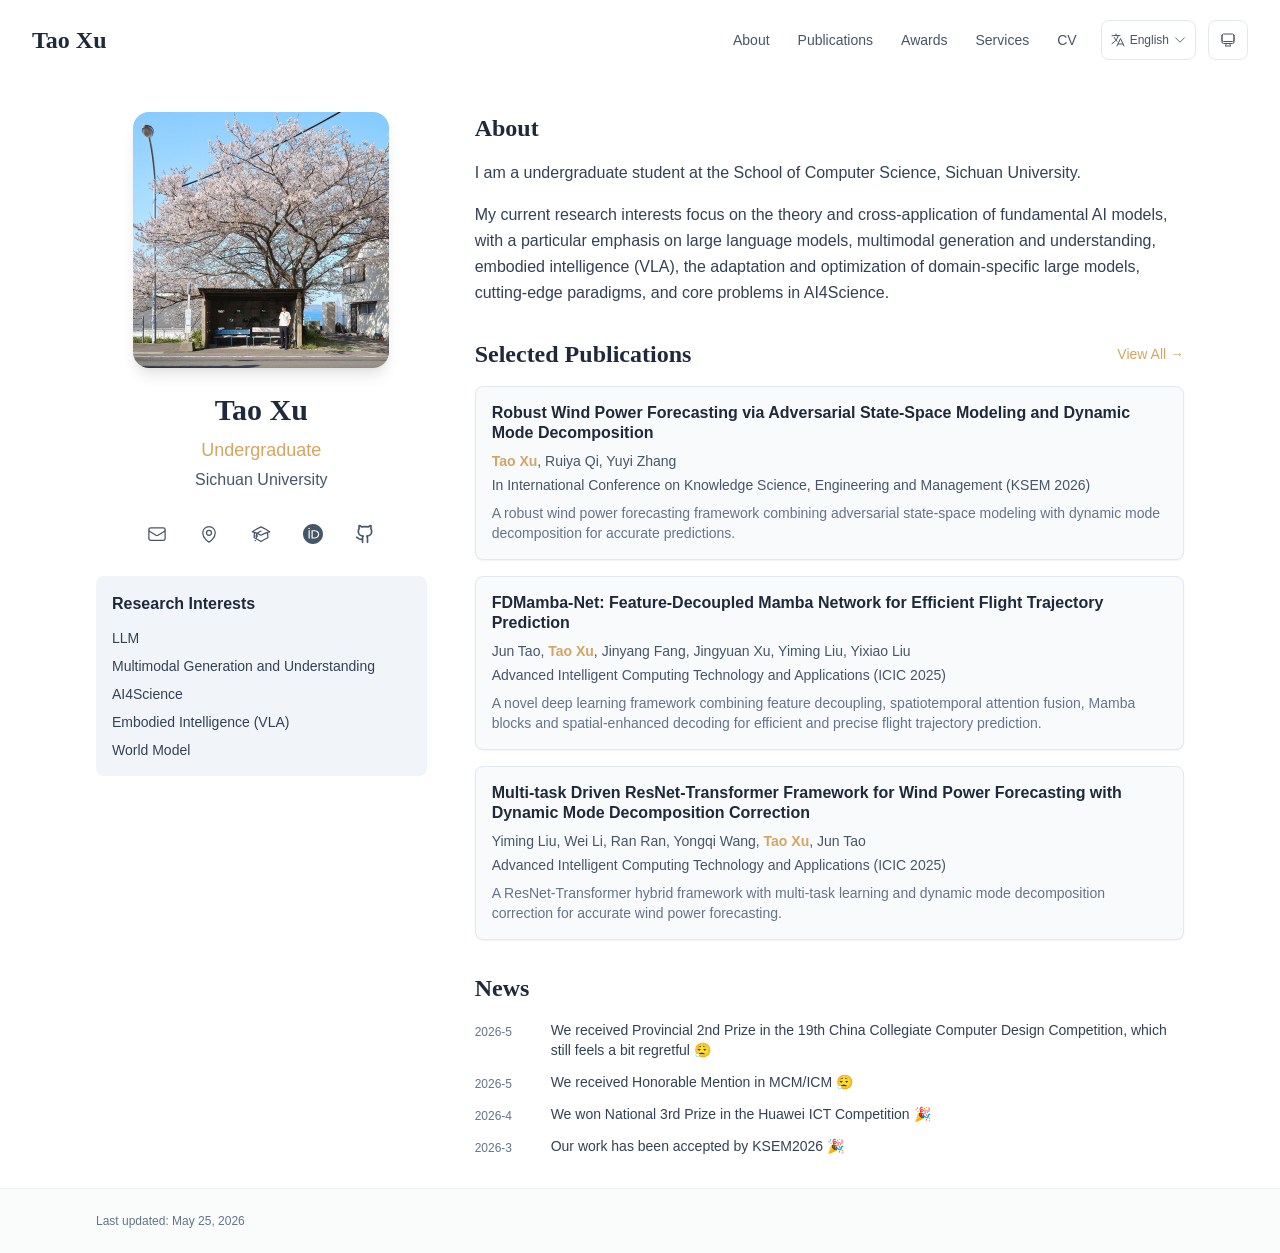
==== commit e6a79188: "fix: restore broken RSC payloads and make KSEM injection hydration-safe - index.html: revert to dd7d" ====
--- a/index.html
+++ b/index.html
@@ -68,4 +68,83 @@
   </script><title>Tao Xu</title><meta name="description" content="Undergraduate student at Sichuan University."/><meta name="author" content="Tao Xu"/><meta name="keywords" content="Tao Xu,PhD,Research, Sichuan University"/><meta name="creator" content="Tao Xu"/><meta name="publisher" content="Tao Xu"/><meta property="og:title" content="Tao Xu"/><meta property="og:description" content="Undergraduate student at Sichuan University."/><meta property="og:site_name" content="Tao Xu&#x27;s Academic Website"/><meta property="og:locale" content="en_US"/><meta property="og:type" content="website"/><meta name="twitter:card" content="summary"/><meta name="twitter:title" content="Tao Xu"/><meta name="twitter:description" content="Undergraduate student at Sichuan University."/><link rel="icon" href="/favicon.png"/><script>document.querySelectorAll('body link[rel="icon"], body link[rel="apple-touch-icon"]').forEach(el => document.head.appendChild(el))</script><script src="/_next/static/chunks/polyfills-42372ed130431b0a.js" noModule=""></script><script>
 (function(){var t=setTimeout(function(){var d=document.querySelector('[style*="visibility:hidden"]');if(d){d.style.visibility="visible";d.style.opacity="1"}},3000);window.addEventListener("load",function(){clearTimeout(t)})})();
 </script></head><body class="font-sans antialiased"><div style="visibility:hidden"><nav class="fixed top-0 left-0 right-0 z-50" data-headlessui-state=""><div class="transition-all duration-300 ease-out bg-transparent" style="transform:translateY(-100px)"><div class="max-w-7xl mx-auto px-4 sm:px-6 lg:px-8"><div class="flex justify-between items-center h-16 lg:h-20"><div class="flex-shrink-0" tabindex="0"><a class="text-xl lg:text-2xl font-serif font-semibold text-primary hover:text-accent transition-colors duration-200" href="/">Tao Xu</a></div><div class="hidden lg:block"><div class="ml-10 flex items-center space-x-3"><div class="relative flex items-baseline space-x-1"><a data-nav-href="/" class="relative px-3 py-2 text-sm font-medium rounded-lg transition-colors duration-150 text-primary" href="/">About</a><a data-nav-href="/publications" class="relative px-3 py-2 text-sm font-medium rounded-lg transition-colors duration-150 text-neutral-600" href="/publications/">Publications</a><a data-nav-href="/awards" class="relative px-3 py-2 text-sm font-medium rounded-lg transition-colors duration-150 text-neutral-600" href="/awards/">Awards</a><a data-nav-href="/services" class="relative px-3 py-2 text-sm font-medium rounded-lg transition-colors duration-150 text-neutral-600" href="/services/">Services</a><a data-nav-href="/cv" class="relative px-3 py-2 text-sm font-medium rounded-lg transition-colors duration-150 text-neutral-600" href="/cv/">CV</a></div><div class="flex items-center justify-center w-14 h-10 rounded-lg border border-neutral-200 dark:border-[rgba(148,163,184,0.24)] bg-background dark:bg-neutral-800"><div class="w-6 h-4 rounded bg-neutral-300 animate-pulse"></div></div><div class="flex items-center justify-center w-10 h-10 rounded-lg border border-neutral-200 dark:border-[rgba(148,163,184,0.24)] bg-background dark:bg-neutral-800"><div class="w-4 h-4 rounded-full bg-neutral-300 animate-pulse"></div></div></div></div><div class="lg:hidden flex items-center space-x-2"><div class="flex items-center justify-center w-14 h-10 rounded-lg border border-neutral-200 dark:border-[rgba(148,163,184,0.24)] bg-background dark:bg-neutral-800"><div class="w-6 h-4 rounded bg-neutral-300 animate-pulse"></div></div><div class="flex items-center justify-center w-10 h-10 rounded-lg border border-neutral-200 dark:border-[rgba(148,163,184,0.24)] bg-background dark:bg-neutral-800"><div class="w-4 h-4 rounded-full bg-neutral-300 animate-pulse"></div></div><button class="inline-flex items-center justify-center p-2 rounded-md text-neutral-600 hover:text-primary hover:bg-neutral-100 dark:hover:bg-neutral-800 focus:outline-none focus:ring-2 focus:ring-inset focus:ring-accent transition-colors duration-200" id="headlessui-disclosure-button-«R7pdb»" type="button" aria-expanded="false" data-headlessui-state=""><span class="sr-only">Open main menu</span><div><svg xmlns="http://www.w3.org/2000/svg" fill="none" viewBox="0 0 24 24" stroke-width="1.5" stroke="currentColor" aria-hidden="true" data-slot="icon" class="block h-6 w-6"><path stroke-linecap="round" stroke-linejoin="round" d="M3.75 6.75h16.5M3.75 12h16.5m-16.5 5.25h16.5"></path></svg></div></button></div></div></div></div></nav><main class="min-h-screen pt-16 lg:pt-20"><div class="max-w-6xl mx-auto px-4 sm:px-6 lg:px-8 py-8 bg-background min-h-screen"><div class="grid grid-cols-1 lg:grid-cols-3 gap-12"><div class="lg:col-span-1"><div class="sticky top-8" style="opacity:0;transform:translateY(20px)"><div class="w-64 h-64 mx-auto mb-6 rounded-2xl overflow-hidden shadow-lg hover:shadow-xl transition-all duration-200 hover:scale-105"><img alt="Tao Xu" width="256" height="256" decoding="async" data-nimg="1" class="w-full h-full object-cover object-[32%_center]" style="color:transparent" src="/bio.jpg"/></div><div class="text-center mb-6"><h1 class="text-3xl font-serif font-bold text-primary mb-2">Tao Xu</h1><p class="text-lg text-accent font-medium mb-1">Undergraduate</p><p class="text-neutral-600 mb-2"> Sichuan University</p></div><div class="flex flex-wrap justify-center gap-3 sm:gap-4 mb-6 relative px-2"><div class="relative"><button class="p-2 sm:p-2 transition-colors duration-200 text-neutral-600 dark:text-neutral-400 hover:text-accent" aria-label="Email"><svg xmlns="http://www.w3.org/2000/svg" fill="none" viewBox="0 0 24 24" stroke-width="1.5" stroke="currentColor" aria-hidden="true" data-slot="icon" class="h-5 w-5"><path stroke-linecap="round" stroke-linejoin="round" d="M21.75 6.75v10.5a2.25 2.25 0 0 1-2.25 2.25h-15a2.25 2.25 0 0 1-2.25-2.25V6.75m19.5 0A2.25 2.25 0 0 0 19.5 4.5h-15a2.25 2.25 0 0 0-2.25 2.25m19.5 0v.243a2.25 2.25 0 0 1-1.07 1.916l-7.5 4.615a2.25 2.25 0 0 1-2.36 0L3.32 8.91a2.25 2.25 0 0 1-1.07-1.916V6.75"></path></svg></button></div><div class="relative"><button class="p-2 sm:p-2 transition-colors duration-200 text-neutral-600 dark:text-neutral-400 hover:text-accent" aria-label="Location"><svg xmlns="http://www.w3.org/2000/svg" fill="none" viewBox="0 0 24 24" stroke-width="1.5" stroke="currentColor" aria-hidden="true" data-slot="icon" class="h-5 w-5"><path stroke-linecap="round" stroke-linejoin="round" d="M15 10.5a3 3 0 1 1-6 0 3 3 0 0 1 6 0Z"></path><path stroke-linecap="round" stroke-linejoin="round" d="M19.5 10.5c0 7.142-7.5 11.25-7.5 11.25S4.5 17.642 4.5 10.5a7.5 7.5 0 1 1 15 0Z"></path></svg></button></div><a href="https://scholar.google.com/citations?user=cnf2xiQAAAAJ&amp;hl=en" target="_blank" rel="noopener noreferrer" class="p-2 sm:p-2 text-neutral-600 dark:text-neutral-400 hover:text-accent transition-colors duration-200" aria-label="Google Scholar"><svg xmlns="http://www.w3.org/2000/svg" fill="none" viewBox="0 0 24 24" stroke-width="1.5" stroke="currentColor" aria-hidden="true" data-slot="icon" class="h-5 w-5"><path stroke-linecap="round" stroke-linejoin="round" d="M4.26 10.147a60.438 60.438 0 0 0-.491 6.347A48.62 48.62 0 0 1 12 20.904a48.62 48.62 0 0 1 8.232-4.41 60.46 60.46 0 0 0-.491-6.347m-15.482 0a50.636 50.636 0 0 0-2.658-.813A59.906 59.906 0 0 1 12 3.493a59.903 59.903 0 0 1 10.399 5.84c-.896.248-1.783.52-2.658.814m-15.482 0A50.717 50.717 0 0 1 12 13.489a50.702 50.702 0 0 1 7.74-3.342M6.75 15a.75.75 0 1 0 0-1.5.75.75 0 0 0 0 1.5Zm0 0v-3.675A55.378 55.378 0 0 1 12 8.443m-7.007 11.55A5.981 5.981 0 0 0 6.75 15.75v-1.5"></path></svg></a><a href="https://orcid.org/my-orcid?orcid=0009-0009-2462-9819" target="_blank" rel="noopener noreferrer" class="p-2 sm:p-2 text-neutral-600 dark:text-neutral-400 hover:text-accent transition-colors duration-200" aria-label="ORCID"><svg viewBox="0 0 24 24" fill="currentColor" class="h-5 w-5" xmlns="http://www.w3.org/2000/svg"><path d="M12 0C5.372 0 0 5.372 0 12s5.372 12 12 12 12-5.372 12-12S18.628 0 12 0zM7.369 4.378c.525 0 .947.431.947.947s-.422.947-.947.947a.95.95 0 0 1-.947-.947c0-.525.422-.947.947-.947zm-.722 3.038h1.444v10.041H6.647V7.416zm3.562 0h3.9c3.712 0 5.344 2.653 5.344 5.025 0 2.578-2.016 5.025-5.325 5.025h-3.919V7.416zm1.444 1.303v7.444h2.297c3.272 0 4.022-2.484 4.022-3.722 0-2.016-1.284-3.722-4.097-3.722h-2.222z"></path></svg></a><a href="https://github.com/L77Doncic" target="_blank" rel="noopener noreferrer" class="p-2 sm:p-2 text-neutral-600 dark:text-neutral-400 hover:text-accent transition-colors duration-200" aria-label="GitHub"><svg xmlns="http://www.w3.org/2000/svg" width="24" height="24" viewBox="0 0 24 24" fill="none" stroke="currentColor" stroke-width="2" stroke-linecap="round" stroke-linejoin="round" class="lucide lucide-github h-5 w-5" aria-hidden="true"><path d="M15 22v-4a4.8 4.8 0 0 0-1-3.5c3 0 6-2 6-5.5.08-1.25-.27-2.48-1-3.5.28-1.15.28-2.35 0-3.5 0 0-1 0-3 1.5-2.64-.5-5.36-.5-8 0C6 2 5 2 5 2c-.3 1.15-.3 2.35 0 3.5A5.403 5.403 0 0 0 4 9c0 3.5 3 5.5 6 5.5-.39.49-.68 1.05-.85 1.65-.17.6-.22 1.23-.15 1.85v4"></path><path d="M9 18c-4.51 2-5-2-7-2"></path></svg></a></div><div class="bg-neutral-100 dark:bg-neutral-800 rounded-lg p-4 mb-6 hover:shadow-lg transition-all duration-200 hover:scale-[1.02]"><h3 class="font-semibold text-primary mb-3">Research Interests</h3><div class="space-y-2 text-sm text-neutral-700 dark:text-neutral-500"><div>LLM</div><div>Multimodal Generation and Understanding</div><div>AI4Science</div><div>Embodied Intelligence (VLA)</div><div>World Model</div></div></div></div></div><div class="lg:col-span-2 space-y-8"><section id="about" class="scroll-mt-24 space-y-8"><section style="opacity:0;transform:translateY(20px)"><h2 class="text-2xl font-serif font-bold text-primary mb-4">About</h2><div class="text-neutral-700 dark:text-neutral-600 leading-relaxed"><p class="mb-4 last:mb-0">I am a undergraduate student at the School of Computer Science, Sichuan University.</p>
-<p class="mb-4 last:mb-0">My current research interests focus on the theory and cross-application of fundamental AI models, with a particular emphasis on large language models, multimodal generation and understanding, embodied intelligence (VLA), the adaptation and optimization of domain-specific large models, cutting-edge paradigms, and core problems in AI4Science.</p></div></section><section style="opacity:0;transform:translateY(20px)"><div class="flex items-center justify-between mb-4"><h2 class="text-2xl font-serif font-bold text-primary">Selected Publications</h2><a class="text-accent hover:text-accent-dark text-sm font-medium transition-all duration-200 rounded hover:bg-accent/10 hover:shadow-sm" href="/publications/">View All<!-- --> →</a></div><div class="space-y-4"><div class="bg-neutral-50 dark:bg-neutral-800 p-4 rounded-lg shadow-sm border border-neutral-200 dark:border-[rgba(148,163,184,0.24)] hover:shadow-lg transition-all duration-200 hover:scale-[1.02]" style="opacity:0;transform:translateY(20px)"><h3 class="font-semibold text-primary mb-2 leading-tight">Robust Wind Power Forecasting via Adversarial State-Space Modeling and Dynamic Mode Decomposition</h3><p class="text-sm text-neutral-600 dark:text-neutral-500 mb-1"><span><span class="font-semibold text-accent ">Tao Xu</span>, </span><span><span class=" ">Ruiya Qi</span>, </span><span><span class=" ">Yuyi Zhang</span></span></p><p class="text-sm text-neutral-600 dark:text-neutral-500 mb-2">In International Conference on Knowledge Science, Engineering and Management (KSEM 2026)</p><p class="text-sm text-neutral-500 dark:text-neutral-500 line-clamp-2">A robust wind power forecasting framework combining adversarial state-space modeling with dynamic mode decomposition for accurate predictions.</p></div><div class="bg-neutral-50 dark:bg-neutral-800 p-4 rounded-lg shadow-sm border border-neutral-200 dark:border-[rgba(148,163,184,0.24)] hover:shadow-lg transition-all duration-200 hover:scale-[1.02]" style="opacity:0;transform:translateY(20px)"><h3 class="font-semibold text-primary mb-2 leading-tight">FDMamba-Net: Feature-Decoupled Mamba Network for Efficient Flight Trajectory Prediction</h3><p class="text-sm text-neutral-600 dark:text-neutral-500 mb-1"><span><span class=" ">Jun Tao</span>, </span><span><span class="font-semibold text-accent ">Tao Xu</span>, </span><span><span class=" ">Jinyang Fang</span>, </span><span><span class=" ">Jingyuan Xu</span>, </span><span><span class=" ">Yiming Liu</span>, </span><span><span class=" ">Yixiao Liu</span></span></p><p class="text-sm text-neutral-600 dark:text-neutral-500 mb-2">Advanced Intelligent Computing Technology and Applications (ICIC 2025)</p><p class="text-sm text-neutral-500 dark:text-neutral-500 line-clamp-2">A novel deep learning framework combining feature decoupling, spatiotemporal attention fusion, Mamba blocks and spatial-enhanced decoding for efficient and precise flight trajectory prediction.</p></div><div class="bg-neutral-50 dark:bg-neutral-800 p-4 rounded-lg shadow-sm border border-neutral-200 dark:border-[rgba(148,163,184,0.24)] hover:shadow-lg transition-all duration-200 hover:scale-[1.02]" style="opacity:0;transform:translateY(20px)"><h3 class="font-semibold text-primary mb-2 leading-tight">Multi-task Driven ResNet-Transformer Framework for Wind Power Forecasting with Dynamic Mode Decomposition Correction</h3><p class="text-sm text-neutral-600 dark:text-neutral-500 mb-1"><span><span class=" ">Yiming Liu</span>, </span><span><span class=" ">Wei Li</span>, </span><span><span class=" ">Ran Ran</span>, </span><span><span class=" ">Yongqi Wang</span>, </span><span><span class="font-semibold text-accent ">Tao Xu</span>, </span><span><span class=" ">Jun Tao</span></span></p><p class="text-sm text-neutral-600 dark:text-neutral-500 mb-2">Advanced Intelligent Computing Technology and Applications (ICIC 2025)</p><p class="text-sm text-neutral-500 dark:text-neutral-500 line-clamp-2">A ResNet-Transformer hybrid framework with multi-task learning and dynamic mode decomposition correction for accurate wind power forecasting.</p></div></div></section><section style="opacity:0;transform:translateY(20px)"><h2 class="text-2xl font-serif font-bold text-primary mb-4">News</h2><div class="space-y-3"><div class="flex items-start space-x-3"><span class="text-xs text-neutral-500 mt-1 w-16 flex-shrink-0">2026-4</span><p class="text-sm text-neutral-700">We won National 3rd Prize in the Huawei ICT Competition 🎉</p></div><div class="flex items-start space-x-3"><span class="text-xs text-neutral-500 mt-1 w-16 flex-shrink-0">2026-3</span><p class="text-sm text-neutral-700">Our work has been accepted by KSEM2026 🎉</p></div></div></section></section></div></div></div><!--$--><!--/$--><!--$--><!--/$--></main><footer class="border-t border-neutral-200/50 bg-neutral-50/50 dark:bg-neutral-900/50 dark:border-neutral-700/50"><div class="max-w-6xl mx-auto px-4 sm:px-6 lg:px-8 py-6"><div class="flex flex-col sm:flex-row justify-between items-center gap-2"><p class="text-xs text-neutral-500">Last updated<!-- -->: <!-- -->May 25, 2026</p></div></div></footer></div><script src="/_next/static/chunks/webpack-679b75d1c4c2027c.js" async=""></script><script>(self.__next_f=self.__next_f||[]).push([0])</script><script>self.__next_f.push([1,"1:\"$Sreact.fragment\"\n3:I[3719,[\"461\",\"static/chunks/461-a9a5d7b05a71d978.js\",\"874\",\"static/chunks/874-6cc630662f3664af.js\",\"291\",\"static/chunks/291-e39730cc9327e39b.js\",\"177\",\"static/chunks/app/layout-2262197c142207e6.js\"],\"ThemeProvider\"]\n4:I[310,[\"461\",\"static/chunks/461-a9a5d7b05a71d978.js\",\"874\",\"static/chunks/874-6cc630662f3664af.js\",\"291\",\"static/chunks/291-e39730cc9327e39b.js\",\"177\",\"static/chunks/app/layout-2262197c142207e6.js\"],\"LocaleProvider\"]\n5:I[4574,[\"461\",\"static/chunks/461-a9a5d7b05a71d978.js\",\"874\",\"static/chunks/874-6cc630662f3664af.js\",\"291\",\"static/chunks/291-e39730cc9327e39b.js\",\"177\",\"static/chunks/app/layout-2262197c142207e6.js\"],\"default\"]\n6:I[7555,[],\"\"]\n7:I[1295,[],\"\"]\n8:I[2548,[\"461\",\"static/chunks/461-a9a5d7b05a71d978.js\",\"874\",\"static/chunks/874-6cc630662f3664af.js\",\"291\",\"static/chunks/291-e39730cc9327e39b.js\",\"177\",\"static/chunks/app/layout-2262197c142207e6.js\"],\"default\"]\n9:I[9608,[\"461\",\"static/chunks/461-a9a5d7b05a71d978.js\",\"178\",\"static/chunks/178-595a94b9af1e67b5.js\",\"874\",\"static/chunks/874-6cc630662f3664af.js\",\"748\",\"static/chunks/748-56674db557bf7043.js\",\"974\",\"static/chunks/app/page-043a83a7e425a036.js\"],\"default\"]\n12:I[9665,[],\"MetadataBoundary\"]\n14:I[9665,[],\"OutletBoundary\"]\n17:I[4911,[],\"AsyncMetadataOutlet\"]\n19:I[9665,[],\"ViewportBoundary\"]\n1b:I[6614,[],\"\"]\n:HL[\"/_next/static/css/1e89f3cb18b0cc88.css\",\"style\"]\n2:T590,\n    try {\n      const cfg = {\"enabled\":true,\"locales\":[\"zh\",\"en\"],\"defaultLocale\":\"en\",\"mode\":\"auto\",\"fixedLocale\":\"en\",\"persist\":true,\"switcher\":true,\"labels\":{\"zh\":\"中文\",\"en\":\"English\"}};\n      const storageKey = 'locale-storage';\n      const normalize = (value) =\u003e typeof value === 'string' ? value.trim().replace('_', '-').toLowerCase() : '';\n      const matchLocale = (candidate) =\u003e {\n        const normalized = normalize(candidate);\n        if (!normalized) return null;\n        if (cfg.locales.includes(normalized)) return normalized;\n        const language = normalized.split('-')[0];\n        if (cfg.locales.includes(language)) return language;\n     "])</script><script>self.__next_f.push([1,"   return null;\n      };\n\n      let resolved = null;\n\n      if (cfg.persist) {\n        resolved = matchLocale(localStorage.getItem(storageKey));\n      }\n\n      if (!resolved) {\n        if (cfg.mode === 'fixed') {\n          resolved = cfg.fixedLocale;\n        } else {\n          resolved = matchLocale(navigator.language);\n        }\n      }\n\n      if (!resolved) {\n        resolved = cfg.defaultLocale;\n      }\n\n      const root = document.documentElement;\n      root.lang = resolved;\n      root.setAttribute('data-locale', resolved);\n\n      if (cfg.persist) {\n        localStorage.setItem(storageKey, resolved);\n      }\n    } catch (e) {\n      const root = document.documentElement;\n      root.lang = 'en';\n      root.setAttribute('data-locale', 'en');\n    }\n  a:T44d,Accurate flight trajectory forecasting is crucial for air traffic management and UAV navigation. However, the task is highly challenging due to complex spatiotemporal dependencies in long sequences and computational constraints. Thus, we propose FDMamba-Net, a novel deep learning-based framework for trajectory prediction that achieves both high efficiency and precision. It combines feature decoupling, spatiotemporal attention fusion, state-space modeling, and spatial-enhanced decoding. The framework first uses a feature decoupling module to divide raw inputs into independent subspaces to eliminate feature interference. Then, spatiotemporal attention fusion is applied to model dynamic temporal relationships. Next, multi-layer Mamba blocks conduct multi-scale temporal modeling. Finally, spatial features are optimized through adaptive weight-enhanced decoding. Experiments show that FDMamba-Net surpasses baseline methods. Compared to Transformer-based approaches, it achieves better performance with 55.5% fewer parameters, making it a promising solution for efficient trajectory prediction.b:T6a2,@inproceedings{tao2025fdmamba,\n  title = {FDMamba-Net: Feature-Decoupled Mamba Network for Efficient Flight Trajectory Prediction},\n  booktitle = {Advanced Intelligent Comp"])</script><script>self.__next_f.push([1,"uting Technology and Applications (ICIC 2025)},\n  author = {Jun Tao and Tao Xu and Jinyang Fang and Jingyuan Xu and Yiming Liu and Yixiao Liu},\n  year = {2025},\n  month = {jul},\n  pages = {460--471},\n  publisher = {Springer},\n  address = {Singapore},\n  series = {Communications in Computer and Information Science (CCIS)},\n  volume = {2567},\n  doi = {10.1007/978-981-96-9952-0_39},\n  urldate = {2026-02-25},\n  abstract = {Accurate flight trajectory forecasting is crucial for air traffic management and UAV navigation. However, the task is highly challenging due to complex spatiotemporal dependencies in long sequences and computational constraints. Thus, we propose FDMamba-Net, a novel deep learning-based framework for trajectory prediction that achieves both high efficiency and precision. It combines feature decoupling, spatiotemporal attention fusion, state-space modeling, and spatial-enhanced decoding. The framework first uses a feature decoupling module to divide raw inputs into independent subspaces to eliminate feature interference. Then, spatiotemporal attention fusion is applied to model dynamic temporal relationships. Next, multi-layer Mamba blocks conduct multi-scale temporal modeling. Finally, spatial features are optimized through adaptive weight-enhanced decoding. Experiments show that FDMamba-Net surpasses baseline methods. Compared to Transformer-based approaches, it achieves better performance with 55.5% fewer parameters, making it a promising solution for efficient trajectory prediction.}\n}c:T648,Wind power generation, as one of the most critical clean energy sources and substitutes for fossil fuels, constitutes a pivotal component in achieving carbon neutrality. In power dispatch operations, the efficiency and accuracy of wind power forecasting serve as the most crucial and influential factors for grid management and operational decision-making. Current wind power prediction methodologies predominantly rely on historical single data source, while suffering from accumulating errors over extended foreca"])</script><script>self.__next_f.push([1,"sting horizons, leading to significant degradation in prediction accuracy that fails to meet grid scheduling requirements. To address the challenges of temporal dependency and error accumulation in wind power forecasting, we propose a deep learning framework based on multi-task dynamic learning and error correction. The model employs a ResNet-Transformer hybrid architecture, where Temporal Convolutional Networks (TCN) extract localized temporal features, while Transformer encoders capture long-term temporal dependencies through self-attention mechanisms, enhanced by residual connections for hierarchical feature reuse. Experimental validation on real-world wind farm datasets demonstrates that the calibrated predictions achieve a 45.686% RMSE reduction, evidencing the method's effectiveness under complex meteorological conditions. Comparative analyses further reveal substantial improvements in both short-term (\u003c6 h) and extended-range (\u003e24 h) forecasting performance compared to conventional baselines, establishing technical advantages for practical grid integration applications.d:T8a3,"])</script><script>self.__next_f.push([1,"@inproceedings{liu2025multitask,\n  title = {Multi-task Driven ResNet-Transformer Framework for Wind Power Forecasting with Dynamic Mode Decomposition Correction},\n  booktitle = {Advanced Intelligent Computing Technology and Applications (ICIC 2025)},\n  author = {Yiming Liu and Wei Li and Ran Ran and Yongqi Wang and Tao Xu and Jun Tao},\n  year = {2025},\n  month = {jul},\n  pages = {458--467},\n  publisher = {Springer},\n  address = {Singapore},\n  series = {Lecture Notes in Computer Science (LNCS)},\n  volume = {15849},\n  doi = {10.1007/978-981-96-9881-3_38},\n  urldate = {2026-02-25},\n  abstract = {Wind power generation, as one of the most critical clean energy sources and substitutes for fossil fuels, constitutes a pivotal component in achieving carbon neutrality. In power dispatch operations, the efficiency and accuracy of wind power forecasting serve as the most crucial and influential factors for grid management and operational decision-making. Current wind power prediction methodologies predominantly rely on historical single data source, while suffering from accumulating errors over extended forecasting horizons, leading to significant degradation in prediction accuracy that fails to meet grid scheduling requirements. To address the challenges of temporal dependency and error accumulation in wind power forecasting, we propose a deep learning framework based on multi-task dynamic learning and error correction. The model employs a ResNet-Transformer hybrid architecture, where Temporal Convolutional Networks (TCN) extract localized temporal features, while Transformer encoders capture long-term temporal dependencies through self-attention mechanisms, enhanced by residual connections for hierarchical feature reuse. Experimental validation on real-world wind farm datasets demonstrates that the calibrated predictions achieve a 45.686% RMSE reduction, evidencing the method's effectiveness under complex meteorological conditions. Comparative analyses further reveal substantial improvements in both short-term (\u003c6 h) and extended-range (\u003e24 h) forecasting performance compared to conventional baselines, establishing te12:T0,13:T1c9,@inproceedings{xu2026robust,\n  title={Robust Wind Power Forecasting via Adversarial State-Space Modeling and Dynamic Mode Decomposition},\n  author={Xu, Tao and Qi, Ruiya and Zhang, Yuyi},\n  booktitle={International Conference on Knowledge Science, Engineering and Management (KSEM 2026)},\n  pages={73--82},\n  year={2026},\n  volume={16637},\n  series={Lecture Notes in Computer Science},\n  publisher={Springer},\n  doi={10.1007/978-981-92-2868-3_6}\n}chnical advantages for practical grid integration applications.}\n}"])</script><script>self.__next_f.push([1,"e:T44d,Accurate flight trajectory forecasting is crucial for air traffic management and UAV navigation. However, the task is highly challenging due to complex spatiotemporal dependencies in long sequences and computational constraints. Thus, we propose FDMamba-Net, a novel deep learning-based framework for trajectory prediction that achieves both high efficiency and precision. It combines feature decoupling, spatiotemporal attention fusion, state-space modeling, and spatial-enhanced decoding. The framework first uses a feature decoupling module to divide raw inputs into independent subspaces to eliminate feature interference. Then, spatiotemporal attention fusion is applied to model dynamic temporal relationships. Next, multi-layer Mamba blocks conduct multi-scale temporal modeling. Finally, spatial features are optimized through adaptive weight-enhanced decoding. Experiments show that FDMamba-Net surpasses baseline methods. Compared to Transformer-based approaches, it achieves better performance with 55.5% fewer parameters, making it a promising solution for efficient trajectory prediction.f:T6a2,@inproceedings{tao2025fdmamba,\n  title = {FDMamba-Net: Feature-Decoupled Mamba Network for Efficient Flight Trajectory Prediction},\n  booktitle = {Advanced Intelligent Computing Technology and Applications (ICIC 2025)},\n  author = {Jun Tao and Tao Xu and Jinyang Fang and Jingyuan Xu and Yiming Liu and Yixiao Liu},\n  year = {2025},\n  month = {jul},\n  pages = {460--471},\n  publisher = {Springer},\n  address = {Singapore},\n  series = {Communications in Computer and Information Science (CCIS)},\n  volume = {2567},\n  doi = {10.1007/978-981-96-9952-0_39},\n  urldate = {2026-02-25},\n  abstract = {Accurate flight trajectory forecasting is crucial for air traffic management and UAV navigation. However, the task is highly challenging due to complex spatiotemporal dependencies in long sequences and computational constraints. Thus, we propose FDMamba-Net, a novel deep learning-based framework for trajectory prediction that achieves bo"])</script><script>self.__next_f.push([1,"th high efficiency and precision. It combines feature decoupling, spatiotemporal attention fusion, state-space modeling, and spatial-enhanced decoding. The framework first uses a feature decoupling module to divide raw inputs into independent subspaces to eliminate feature interference. Then, spatiotemporal attention fusion is applied to model dynamic temporal relationships. Next, multi-layer Mamba blocks conduct multi-scale temporal modeling. Finally, spatial features are optimized through adaptive weight-enhanced decoding. Experiments show that FDMamba-Net surpasses baseline methods. Compared to Transformer-based approaches, it achieves better performance with 55.5% fewer parameters, making it a promising solution for efficient trajectory prediction.}\n}10:T648,Wind power generation, as one of the most critical clean energy sources and substitutes for fossil fuels, constitutes a pivotal component in achieving carbon neutrality. In power dispatch operations, the efficiency and accuracy of wind power forecasting serve as the most crucial and influential factors for grid management and operational decision-making. Current wind power prediction methodologies predominantly rely on historical single data source, while suffering from accumulating errors over extended forecasting horizons, leading to significant degradation in prediction accuracy that fails to meet grid scheduling requirements. To address the challenges of temporal dependency and error accumulation in wind power forecasting, we propose a deep learning framework based on multi-task dynamic learning and error correction. The model employs a ResNet-Transformer hybrid architecture, where Temporal Convolutional Networks (TCN) extract localized temporal features, while Transformer encoders capture long-term temporal dependencies through self-attention mechanisms, enhanced by residual connections for hierarchical feature reuse. Experimental validation on real-world wind farm datasets demonstrates that the calibrated predictions achieve a 45.686% RMSE reduction"])</script><script>self.__next_f.push([1,", evidencing the method's effectiveness under complex meteorological conditions. Comparative analyses further reveal substantial improvements in both short-term (\u003c6 h) and extended-range (\u003e24 h) forecasting performance compared to conventional baselines, establishing technical advantages for practical grid integration applications.11:T8a3,"])</script><script>self.__next_f.push([1,"@inproceedings{liu2025multitask,\n  title = {Multi-task Driven ResNet-Transformer Framework for Wind Power Forecasting with Dynamic Mode Decomposition Correction},\n  booktitle = {Advanced Intelligent Computing Technology and Applications (ICIC 2025)},\n  author = {Yiming Liu and Wei Li and Ran Ran and Yongqi Wang and Tao Xu and Jun Tao},\n  year = {2025},\n  month = {jul},\n  pages = {458--467},\n  publisher = {Springer},\n  address = {Singapore},\n  series = {Lecture Notes in Computer Science (LNCS)},\n  volume = {15849},\n  doi = {10.1007/978-981-96-9881-3_38},\n  urldate = {2026-02-25},\n  abstract = {Wind power generation, as one of the most critical clean energy sources and substitutes for fossil fuels, constitutes a pivotal component in achieving carbon neutrality. In power dispatch operations, the efficiency and accuracy of wind power forecasting serve as the most crucial and influential factors for grid management and operational decision-making. Current wind power prediction methodologies predominantly rely on historical single data source, while suffering from accumulating errors over extended forecasting horizons, leading to significant degradation in prediction accuracy that fails to meet grid scheduling requirements. To address the challenges of temporal dependency and error accumulation in wind power forecasting, we propose a deep learning framework based on multi-task dynamic learning and error correction. The model employs a ResNet-Transformer hybrid architecture, where Temporal Convolutional Networks (TCN) extract localized temporal features, while Transformer encoders capture long-term temporal dependencies through self-attention mechanisms, enhanced by residual connections for hierarchical feature reuse. Experimental validation on real-world wind farm datasets demonstrates that the calibrated predictions achieve a 45.686% RMSE reduction, evidencing the method's effectiveness under complex meteorological conditions. Comparative analyses further reveal substantial improvements in both short-term (\u003c6 h) and extended-range (\u003e24 h) forecasting performance compared to conventional baselines, establishing te14:T0,15:T1c9,@inproceedings{xu2026robust,\n  title={Robust Wind Power Forecasting via Adversarial State-Space Modeling and Dynamic Mode Decomposition},\n  author={Xu, Tao and Qi, Ruiya and Zhang, Yuyi},\n  booktitle={International Conference on Knowledge Science, Engineering and Management (KSEM 2026)},\n  pages={73--82},\n  year={2026},\n  volume={16637},\n  series={Lecture Notes in Computer Science},\n  publisher={Springer},\n  doi={10.1007/978-981-92-2868-3_6}\n}chnical advantages for practical grid integration applications.}\n}"])</script><script>self.__next_f.push([1,"0:{\"P\":null,\"b\":\"IcRcPhaq3yWf_h1G-xk2i\",\"p\":\"\",\"c\":[\"\",\"\"],\"i\":false,\"f\":[[[\"\",{\"children\":[\"__PAGE__\",{}]},\"$undefined\",\"$undefined\",true],[\"\",[\"$\",\"$1\",\"c\",{\"children\":[[[\"$\",\"link\",\"0\",{\"rel\":\"stylesheet\",\"href\":\"/_next/static/css/1e89f3cb18b0cc88.css\",\"precedence\":\"next\",\"crossOrigin\":\"$undefined\",\"nonce\":\"$undefined\"}]],[\"$\",\"html\",null,{\"lang\":\"en\",\"className\":\"scroll-smooth\",\"suppressHydrationWarning\":true,\"children\":[[\"$\",\"head\",null,{\"children\":[[\"$\",\"link\",null,{\"rel\":\"icon\",\"href\":\"/favicon.png\",\"type\":\"image/png\"}],[\"$\",\"link\",null,{\"rel\":\"dns-prefetch\",\"href\":\"https://google-fonts.jialeliu.com\"}],[\"$\",\"link\",null,{\"rel\":\"preconnect\",\"href\":\"https://google-fonts.jialeliu.com\",\"crossOrigin\":\"\"}],[\"$\",\"link\",null,{\"rel\":\"preload\",\"as\":\"style\",\"href\":\"https://google-fonts.jialeliu.com/css2?family=Inter:wght@300;400;500;600;700\u0026family=Crimson+Text:ital,wght@0,400;0,600;1,400\u0026display=swap\"}],[\"$\",\"link\",null,{\"rel\":\"stylesheet\",\"id\":\"gfonts-css\",\"href\":\"https://google-fonts.jialeliu.com/css2?family=Inter:wght@300;400;500;600;700\u0026family=Crimson+Text:ital,wght@0,400;0,600;1,400\u0026display=swap\",\"media\":\"print\"}],[\"$\",\"script\",null,{\"dangerouslySetInnerHTML\":{\"__html\":\"\\n              (function(){\\n                var l = document.getElementById('gfonts-css');\\n                if (!l) return;\\n                if (l.media !== 'all') {\\n                  l.addEventListener('load', function(){ try { l.media = 'all'; } catch(e){} });\\n                }\\n              })();\\n            \"}}],[\"$\",\"noscript\",null,{\"children\":[\"$\",\"link\",null,{\"rel\":\"stylesheet\",\"href\":\"https://google-fonts.jialeliu.com/css2?family=Inter:wght@300;400;500;600;700\u0026family=Crimson+Text:ital,wght@0,400;0,600;1,400\u0026display=swap\"}]}],[\"$\",\"script\",null,{\"dangerouslySetInnerHTML\":{\"__html\":\"\\n              try {\\n                const theme = localStorage.getItem('theme-storage');\\n                const parsed = theme ? JSON.parse(theme) : null;\\n                const setting = parsed?.state?.theme || 'system';\\n                const prefersDark = typeof window !== 'undefined' \u0026\u0026 window.matchMedia \u0026\u0026 window.matchMedia('(prefers-color-scheme: dark)').matches;\\n                const effective = setting === 'dark' ? 'dark' : (setting === 'light' ? 'light' : (prefersDark ? 'dark' : 'light'));\\n                var root = document.documentElement;\\n                root.classList.add(effective);\\n                root.setAttribute('data-theme', effective);\\n              } catch (e) {\\n                var root = document.documentElement;\\n                root.classList.add('light');\\n                root.setAttribute('data-theme', 'light');\\n              }\\n            \"}}],[\"$\",\"script\",null,{\"dangerouslySetInnerHTML\":{\"__html\":\"$2\"}}]]}],[\"$\",\"body\",null,{\"className\":\"font-sans antialiased\",\"children\":[\"$\",\"$L3\",null,{\"children\":[\"$\",\"$L4\",null,{\"config\":{\"enabled\":true,\"locales\":[\"zh\",\"en\"],\"defaultLocale\":\"en\",\"mode\":\"auto\",\"fixedLocale\":\"en\",\"persist\":true,\"switcher\":true,\"labels\":{\"zh\":\"中文\",\"en\":\"English\"}},\"children\":[[\"$\",\"$L5\",null,{\"items\":[{\"title\":\"About\",\"type\":\"page\",\"target\":\"about\",\"href\":\"/\"},{\"title\":\"Publications\",\"type\":\"page\",\"target\":\"publications\",\"href\":\"/publications\"},{\"title\":\"Awards\",\"type\":\"page\",\"target\":\"awards\",\"href\":\"/awards\"},{\"title\":\"Services\",\"type\":\"page\",\"target\":\"services\",\"href\":\"/services\"},{\"title\":\"CV\",\"type\":\"page\",\"target\":\"cv\",\"href\":\"/cv\"}],\"siteTitle\":\"Tao Xu\",\"enableOnePageMode\":false,\"i18n\":\"$0:f:0:1:1:props:children:1:props:children:1:props:children:props:children:props:config\",\"itemsByLocale\":{\"zh\":[{\"title\":\"关于我\",\"type\":\"page\",\"target\":\"about\",\"href\":\"/\"},{\"title\":\"论文\",\"type\":\"page\",\"target\":\"publications\",\"href\":\"/publications\"},{\"title\":\"奖项\",\"type\":\"page\",\"target\":\"awards\",\"href\":\"/awards\"},{\"title\":\"服务\",\"type\":\"page\",\"target\":\"services\",\"href\":\"/services\"},{\"title\":\"简历\",\"type\":\"page\",\"target\":\"cv\",\"href\":\"/cv\"}],\"en\":[{\"title\":\"About\",\"type\":\"page\",\"target\":\"about\",\"href\":\"/\"},{\"title\":\"Publications\",\"type\":\"page\",\"target\":\"publications\",\"href\":\"/publications\"},{\"title\":\"Awards\",\"type\":\"page\",\"target\":\"awards\",\"href\":\"/awards\"},{\"title\":\"Services\",\"type\":\"page\",\"target\":\"services\",\"href\":\"/services\"},{\"title\":\"CV\",\"type\":\"page\",\"target\":\"cv\",\"href\":\"/cv\"}]},\"siteTitleByLocale\":{\"zh\":\"许涛\",\"en\":\"Tao Xu\"}}],[\"$\",\"main\",null,{\"className\":\"min-h-screen pt-16 lg:pt-20\",\"children\":[\"$\",\"$L6\",null,{\"parallelRouterKey\":\"children\",\"error\":\"$undefined\",\"errorStyles\":\"$undefined\",\"errorScripts\":\"$undefined\",\"template\":[\"$\",\"$L7\",null,{}],\"templateStyles\":\"$undefined\",\"templateScripts\":\"$undefined\",\"notFound\":[[[\"$\",\"title\",null,{\"children\":\"404: This page could not be found.\"}],[\"$\",\"div\",null,{\"style\":{\"fontFamily\":\"system-ui,\\\"Segoe UI\\\",Roboto,Helvetica,Arial,sans-serif,\\\"Apple Color Emoji\\\",\\\"Segoe UI Emoji\\\"\",\"height\":\"100vh\",\"textAlign\":\"center\",\"display\":\"flex\",\"flexDirection\":\"column\",\"alignItems\":\"center\",\"justifyContent\":\"center\"},\"children\":[\"$\",\"div\",null,{\"children\":[[\"$\",\"style\",null,{\"dangerouslySetInnerHTML\":{\"__html\":\"body{color:#000;background:#fff;margin:0}.next-error-h1{border-right:1px solid rgba(0,0,0,.3)}@media (prefers-color-scheme:dark){body{color:#fff;background:#000}.next-error-h1{border-right:1px solid rgba(255,255,255,.3)}}\"}}],[\"$\",\"h1\",null,{\"className\":\"next-error-h1\",\"style\":{\"display\":\"inline-block\",\"margin\":\"0 20px 0 0\",\"padding\":\"0 23px 0 0\",\"fontSize\":24,\"fontWeight\":500,\"verticalAlign\":\"top\",\"lineHeight\":\"49px\"},\"children\":404}],[\"$\",\"div\",null,{\"style\":{\"display\":\"inline-block\"},\"children\":[\"$\",\"h2\",null,{\"style\":{\"fontSize\":14,\"fontWeight\":400,\"lineHeight\":\"49px\",\"margin\":0},\"children\":\"This page could not be found.\"}]}]]}]}]],[]],\"forbidden\":\"$undefined\",\"unauthorized\":\"$undefined\"}]}],[\"$\",\"$L8\",null,{\"lastUpdated\":\"May 25, 2026\",\"lastUpdatedByLocale\":{\"zh\":\"2026年5月25日\",\"en\":\"May 25, 2026\"},\"defaultLocale\":\"en\"}]]}]}]}]]}]]}],{\"children\":[\"__PAGE__\",[\"$\",\"$1\",\"c\",{\"children\":[[\"$\",\"$L9\",null,{\"dataByLocale\":{\"zh\":{\"author\":{\"name\":\"许涛\",\"title\":\"本科生\",\"institution\":\"四川大学\",\"avatar\":\"/bio.jpg\"},\"social\":{\"email\":\"summer_xt17@163.com\",\"location\":\"成都，中国\",\"location_url\":\"https://www.google.com/maps/place/Sichuan+University+Jiang'an+Campus+%EF%BC%88North+Gate%EF%BC%89/@30.5628145,103.9918239,17z/data=!4m6!3m5!1s0x36efc13bad07ff69:0xe4ab49017832f663!8m2!3d30.562213!4d103.992544!16s%2Fg%2F11cm1lgcz8?entry=ttu\u0026g_ep=EgoyMDI2MDIxOC4wIKXMDSoASAFQAw%3D%3D\",\"location_details\":[\"川大路2号，\",\"双流区，成都，中国\"],\"google_scholar\":\"https://scholar.google.com/citations?user=cnf2xiQAAAAJ\u0026hl=en\",\"orcid\":\"https://orcid.org/my-orcid?orcid=0009-0009-2462-9819\",\"github\":\"https://github.com/L77Doncic\"},\"features\":{\"enable_likes\":false,\"enable_one_page_mode\":false},\"enableOnePageMode\":false,\"researchInterests\":[\"LLM\",\"多模态生成与理解\",\"AI4Science\",\"具身智能（VLA）\",\"世界模型\"],\"pagesToShow\":[{\"type\":\"about\",\"id\":\"about\",\"sections\":[{\"id\":\"about\",\"type\":\"markdown\",\"source\":\"bio.md\",\"title\":\"关于我\",\"content\":\"我目前是四川大学计算机学院本科生。\\n\\n目前，我的研究兴趣聚焦于人工智能基础模型的理论与交叉应用，重点关注大语言模型、多模态生成与理解、具身智能（VLA）、领域专用大模型的适配优化与前沿范式，以及AI4Science的核心问题。\\n\"},{\"id\":\"featured_publications\",\"type\":\"publications\",\"title\":\"精选论文\",\"filter\":\"selected\",\"limit\":5,\"publications\":[{\"id\":\"tao2025fdmamba\",\"title\":\"FDMamba-Net: Feature-Decoupled Mamba Network for Efficient Flight Trajectory Prediction\",\"authors\":[{\"name\":\"Jun Tao\",\"isHighlighted\":false,\"isCorresponding\":false,\"isCoAuthor\":false},{\"name\":\"Tao Xu\",\"isHighlighted\":true,\"isCorresponding\":false,\"isCoAuthor\":false},{\"name\":\"Jinyang Fang\",\"isHighlighted\":false,\"isCorresponding\":false,\"isCoAuthor\":false},{\"name\":\"Jingyuan Xu\",\"isHighlighted\":false,\"isCorresponding\":false,\"isCoAuthor\":false},{\"name\":\"Yiming Liu\",\"isHighlighted\":false,\"isCorresponding\":false,\"isCoAuthor\":false},{\"name\":\"Yixiao Liu\",\"isHighlighted\":false,\"isCorresponding\":false,\"isCoAuthor\":false}],\"year\":2025,\"month\":\"7\",\"type\":\"conference\",\"status\":\"published\",\"tags\":[\"Flight trajectory prediction\",\"Spatiotemporal Modeling\",\"Mamba\"],\"keywords\":\"$0:f:0:1:2:children:1:props:children:0:props:dataByLocale:zh:pagesToShow:0:sections:1:publications:0:tags\",\"researchArea\":\"machine-learning\",\"journal\":\"\",\"conference\":\"Advanced Intelligent Computing Technology and Applications (ICIC 2025)\",\"volume\":\"2567\",\"pages\":\"460--471\",\"doi\":\"10.1007/978-981-96-9952-0_39\",\"code\":\"\",\"abstract\":\"$a\",\"description\":\"A novel deep learning framework combining feature decoupling, spatiotemporal attention fusion, Mamba blocks and spatial-enhanced decoding for efficient and precise flight trajectory prediction.\",\"selected\":true,\"preview\":\"FDMamba.png\",\"bibtex\":\"$b\"},{\"id\":\"liu2025multitask\",\"title\":\"Multi-task Driven ResNet-Transformer Framework for Wind Power Forecasting with Dynamic Mode Decomposition Correction\",\"authors\":[{\"name\":\"Yiming Liu\",\"isHighlighted\":false,\"isCorresponding\":false,\"isCoAuthor\":false},{\"name\":\"Wei Li\",\"isHighlighted\":false,\"isCorresponding\":false,\"isCoAuthor\":false},{\"name\":\"Ran Ran\",\"isHighlighted\":false,\"isCorresponding\":false,\"isCoAuthor\":false},{\"name\":\"Yongqi Wang\",\"isHighlighted\":false,\"isCorresponding\":false,\"isCoAuthor\":false},{\"name\":\"Tao Xu\",\"isHighlighted\":true,\"isCorresponding\":false,\"isCoAuthor\":false},{\"name\":\"Jun Tao\",\"isHighlighted\":false,\"isCorresponding\":false,\"isCoAuthor\":false}],\"year\":2025,\"month\":\"7\",\"type\":\"conference\",\"status\":\"published\",\"tags\":[\"Wind power forecasting\",\"Asymmetric history-future stacking\",\"Multi-source meteorological data fusion\",\"Error propagation mitigation\"],\"keywords\":\"$0:f:0:1:2:children:1:props:children:0:props:dataByLocale:zh:pagesToShow:0:sections:1:publications:1:tags\",\"researchArea\":\"transformer-architectures\",\"journal\":\"\",\"conference\":\"Advanced Intelligent Computing Technology and Applications (ICIC 2025)\",\"volume\":\"15849\",\"pages\":\"458--467\",\"doi\":\"10.1007/978-981-96-9881-3_38\",\"code\":\"\",\"abstract\":\"$c\",\"description\":\"A ResNet-Transformer hybrid framework with multi-task learning and dynamic mode decomposition correction for accurate wind power forecasting.\",\"selected\":true,\"preview\":\"ResNet-Transformer.png\",\"bibtex\":\"$d\"},{"id":"xu2026robust","title":"Robust Wind Power Forecasting via Adversarial State-Space Modeling and Dynamic Mode Decomposition","authors":[{"name":"Tao Xu","isHighlighted":true,"isCorresponding":true,"isCoAuthor":false},{"name":"Ruiya Qi","isHighlighted":false,"isCorresponding":false,"isCoAuthor":false},{"name":"Yuyi Zhang","isHighlighted":false,"isCorresponding":false,"isCoAuthor":false}],"year":2026,"month":"7","type":"conference","status":"published","tags":["Wind power forecasting","State-space modeling","Dynamic mode decomposition"],"researchArea":"machine-learning","journal":"","conference":"In International Conference on Knowledge Science, Engineering and Management (KSEM 2026)","volume":"16637","pages":"73--82","doi":"10.1007/978-981-92-2868-3_6","code":"","description":"A robust wind power forecasting framework combining adversarial state-space modeling with dynamic mode decomposition for accurate predictions.","preview":"KSEM2026.png","abstract":"$12","bibtex":"$13","keywords":"$0:f:0:1:2:children:1:props:children:0:props:dataByLocale:zh:pagesToShow:0:sections:1:publications:2:tags","selected":true}]},{\"id\":\"news\",\"type\":\"list\",\"title\":\"动态\",\"source\":\"news.toml\",\"items\":[{\"date\":\"2026-5\",\"content\":\"我们获得第十九届中国大学生计算机设计大赛省级二等奖，有点可惜 😮‍💨\"},{\"date\":\"2026-5\",\"content\":\"我们获得美国大学生数学建模竞赛（MCM/ICM）H奖 😮‍💨\"},{\"date\":\"2026-4\",\"content\":\"我们获得华为ICT大赛全国三等奖 🎉\"},{\"date\":\"2026-3\",\"content\":\"我们的工作被 KSEM2026 接收了 🎉\"}]}]}]},\"en\":{\"author\":{\"name\":\"Tao Xu\",\"title\":\"Undergraduate\",\"institution\":\" Sichuan University\",\"avatar\":\"/bio.jpg\"},\"social\":{\"email\":\"summer_xt17@163.com\",\"location\":\"Chengdu, China\",\"location_url\":\"https://www.google.com/maps/place/Sichuan+University+Jiang'an+Campus+%EF%BC%88North+Gate%EF%BC%89/@30.5628145,103.9918239,17z/data=!4m6!3m5!1s0x36efc13bad07ff69:0xe4ab49017832f663!8m2!3d30.562213!4d103.992544!16s%2Fg%2F11cm1lgcz8?entry=ttu\u0026g_ep=EgoyMDI2MDIxOC4wIKXMDSoASAFQAw%3D%3D\",\"location_details\":[\"No. 2, Chuanda Road, Science Building,\",\"Shuangliu District, Chengdu, China\"],\"google_scholar\":\"https://scholar.google.com/citations?user=cnf2xiQAAAAJ\u0026hl=en\",\"orcid\":\"https://orcid.org/my-orcid?orcid=0009-0009-2462-9819\",\"github\":\"https://github.com/L77Doncic\"},\"features\":{\"enable_likes\":false,\"enable_one_page_mode\":false},\"enableOnePageMode\":false,\"researchInterests\":[\"LLM\",\"Multimodal Generation and Understanding\",\"AI4Science\",\"Embodied Intelligence (VLA)\",\"World Model\"],\"pagesToShow\":[{\"type\":\"about\",\"id\":\"about\",\"sections\":[{\"id\":\"about\",\"type\":\"markdown\",\"source\":\"bio.md\",\"title\":\"About\",\"content\":\"I am a undergraduate student at the School of Computer Science, Sichuan University.\\n\\nMy current research interests focus on the theory and cross-application of fundamental AI models, with a particular emphasis on large language models, multimodal generation and understanding, embodied intelligence (VLA), the adaptation and optimization of domain-specific large models, cutting-edge paradigms, and core problems in AI4Science.\"},{\"id\":\"featured_publications\",\"type\":\"publications\",\"title\":\"Selected Publications\",\"filter\":\"selected\",\"limit\":5,\"publications\":[{\"id\":\"tao2025fdmamba\",\"title\":\"FDMamba-Net: Feature-Decoupled Mamba Network for Efficient Flight Trajectory Prediction\",\"authors\":[{\"name\":\"Jun Tao\",\"isHighlighted\":false,\"isCorresponding\":false,\"isCoAuthor\":false},{\"name\":\"Tao Xu\",\"isHighlighted\":true,\"isCorresponding\":false,\"isCoAuthor\":false},{\"name\":\"Jinyang Fang\",\"isHighlighted\":false,\"isCorresponding\":false,\"isCoAuthor\":false},{\"name\":\"Jingyuan Xu\",\"isHighlighted\":false,\"isCorresponding\":false,\"isCoAuthor\":false},{\"name\":\"Yiming Liu\",\"isHighlighted\":false,\"isCorresponding\":false,\"isCoAuthor\":false},{\"name\":\"Yixiao Liu\",\"isHighlighted\":false,\"isCorresponding\":false,\"isCoAuthor\":false}],\"year\":2025,\"month\":\"7\",\"type\":\"conference\",\"status\":\"published\",\"tags\":[\"Flight trajectory prediction\",\"Spatiotemporal Modeling\",\"Mamba\"],\"keywords\":\"$0:f:0:1:2:children:1:props:children:0:props:dataByLocale:en:pagesToShow:0:sections:1:publications:0:tags\",\"researchArea\":\"machine-learning\",\"journal\":\"\",\"conference\":\"Advanced Intelligent Computing Technology and Applications (ICIC 2025)\",\"volume\":\"2567\",\"pages\":\"460--471\",\"doi\":\"10.1007/978-981-96-9952-0_39\",\"code\":\"\",\"abstract\":\"$e\",\"description\":\"A novel deep learning framework combining feature decoupling, spatiotemporal attention fusion, Mamba blocks and spatial-enhanced decoding for efficient and precise flight trajectory prediction.\",\"selected\":true,\"preview\":\"FDMamba.png\",\"bibtex\":\"$f\"},{\"id\":\"liu2025multitask\",\"title\":\"Multi-task Driven ResNet-Transformer Framework for Wind Power Forecasting with Dynamic Mode Decomposition Correction\",\"authors\":[{\"name\":\"Yiming Liu\",\"isHighlighted\":false,\"isCorresponding\":false,\"isCoAuthor\":false},{\"name\":\"Wei Li\",\"isHighlighted\":false,\"isCorresponding\":false,\"isCoAuthor\":false},{\"name\":\"Ran Ran\",\"isHighlighted\":false,\"isCorresponding\":false,\"isCoAuthor\":false},{\"name\":\"Yongqi Wang\",\"isHighlighted\":false,\"isCorresponding\":false,\"isCoAuthor\":false},{\"name\":\"Tao Xu\",\"isHighlighted\":true,\"isCorresponding\":false,\"isCoAuthor\":false},{\"name\":\"Jun Tao\",\"isHighlighted\":false,\"isCorresponding\":false,\"isCoAuthor\":false}],\"year\":2025,\"month\":\"7\",\"type\":\"conference\",\"status\":\"published\",\"tags\":[\"Wind power forecasting\",\"Asymmetric history-future stacking\",\"Multi-source meteorological data fusion\",\"Error propagation mitigation\"],\"keywords\":\"$0:f:0:1:2:children:1:props:children:0:props:dataByLocale:en:pagesToShow:0:sections:1:publications:1:tags\",\"researchArea\":\"transformer-architectures\",\"journal\":\"\",\"conference\":\"Advanced Intelligent Computing Technology and Applications (ICIC 2025)\",\"volume\":\"15849\",\"pages\":\"458--467\",\"doi\":\"10.1007/978-981-96-9881-3_38\",\"code\":\"\",\"abstract\":\"$10\",\"description\":\"A ResNet-Transformer hybrid framework with multi-task learning and dynamic mode decomposition correction for accurate wind power forecasting.\",\"selected\":true,\"preview\":\"ResNet-Transformer.png\",\"bibtex\":\"$11\"},{"id":"xu2026robust","title":"Robust Wind Power Forecasting via Adversarial State-Space Modeling and Dynamic Mode Decomposition","authors":[{"name":"Tao Xu","isHighlighted":true,"isCorresponding":true,"isCoAuthor":false},{"name":"Ruiya Qi","isHighlighted":false,"isCorresponding":false,"isCoAuthor":false},{"name":"Yuyi Zhang","isHighlighted":false,"isCorresponding":false,"isCoAuthor":false}],"year":2026,"month":"7","type":"conference","status":"published","tags":["Wind power forecasting","State-space modeling","Dynamic mode decomposition"],"researchArea":"machine-learning","journal":"","conference":"In International Conference on Knowledge Science, Engineering and Management (KSEM 2026)","volume":"16637","pages":"73--82","doi":"10.1007/978-981-92-2868-3_6","code":"","description":"A robust wind power forecasting framework combining adversarial state-space modeling with dynamic mode decomposition for accurate predictions.","preview":"KSEM2026.png","abstract":"$14","bibtex":"$15","keywords":"$0:f:0:1:2:children:1:props:children:0:props:dataByLocale:en:pagesToShow:0:sections:1:publications:2:tags","selected":true}]},{\"id\":\"news\",\"type\":\"list\",\"title\":\"News\",\"source\":\"news.toml\",\"items\":[{\"date\":\"2026-5\",\"content\":\"We received Provincial 2nd Prize in the 19th China Collegiate Computer Design Competition, which still feels a bit regretful 😮‍💨\"},{\"date\":\"2026-5\",\"content\":\"We received Honorable Mention in MCM/ICM 😮‍💨\"},{\"date\":\"2026-4\",\"content\":\"We won National 3rd Prize in the Huawei ICT Competition 🎉\"},{\"date\":\"2026-3\",\"content\":\"Our work has been accepted by KSEM2026 🎉\"}]}]}]}},\"defaultLocale\":\"en\"}],[\"$\",\"$L12\",null,{\"children\":\"$L13\"}],null,[\"$\",\"$L14\",null,{\"children\":[\"$L15\",\"$L16\",[\"$\",\"$L17\",null,{\"promise\":\"$@18\"}]]}]]}],{},null,false]},null,false],[\"$\",\"$1\",\"h\",{\"children\":[null,[\"$\",\"$1\",\"SbnHhbrronLat-5EeVoxN\",{\"children\":[[\"$\",\"$L19\",null,{\"children\":\"$L1a\"}],null]}],null]}],false]],\"m\":\"$undefined\",\"G\":[\"$1b\",\"$undefined\"],\"s\":false,\"S\":true}\n"])</script><script>self.__next_f.push([1,"1c:\"$Sreact.suspense\"\n1d:I[4911,[],\"AsyncMetadata\"]\n13:[\"$\",\"$1c\",null,{\"fallback\":null,\"children\":[\"$\",\"$L1d\",null,{\"promise\":\"$@1e\"}]}]\n"])</script><script>self.__next_f.push([1,"16:null\n"])</script><script>self.__next_f.push([1,"1a:[[\"$\",\"meta\",\"0\",{\"charSet\":\"utf-8\"}],[\"$\",\"meta\",\"1\",{\"name\":\"viewport\",\"content\":\"width=device-width, initial-scale=1\"}]]\n15:null\n"])</script><script>self.__next_f.push([1,"1e:{\"metadata\":[[\"$\",\"title\",\"0\",{\"children\":\"Tao Xu\"}],[\"$\",\"meta\",\"1\",{\"name\":\"description\",\"content\":\"Undergraduate student at Sichuan University.\"}],[\"$\",\"meta\",\"2\",{\"name\":\"author\",\"content\":\"Tao Xu\"}],[\"$\",\"meta\",\"3\",{\"name\":\"keywords\",\"content\":\"Tao Xu,PhD,Research, Sichuan University\"}],[\"$\",\"meta\",\"4\",{\"name\":\"creator\",\"content\":\"Tao Xu\"}],[\"$\",\"meta\",\"5\",{\"name\":\"publisher\",\"content\":\"Tao Xu\"}],[\"$\",\"meta\",\"6\",{\"property\":\"og:title\",\"content\":\"Tao Xu\"}],[\"$\",\"meta\",\"7\",{\"property\":\"og:description\",\"content\":\"Undergraduate student at Sichuan University.\"}],[\"$\",\"meta\",\"8\",{\"property\":\"og:site_name\",\"content\":\"Tao Xu's Academic Website\"}],[\"$\",\"meta\",\"9\",{\"property\":\"og:locale\",\"content\":\"en_US\"}],[\"$\",\"meta\",\"10\",{\"property\":\"og:type\",\"content\":\"website\"}],[\"$\",\"meta\",\"11\",{\"name\":\"twitter:card\",\"content\":\"summary\"}],[\"$\",\"meta\",\"12\",{\"name\":\"twitter:title\",\"content\":\"Tao Xu\"}],[\"$\",\"meta\",\"13\",{\"name\":\"twitter:description\",\"content\":\"Undergraduate student at Sichuan University.\"}],[\"$\",\"link\",\"14\",{\"rel\":\"icon\",\"href\":\"/favicon.png\"}]],\"error\":null,\"digest\":\"$undefined\"}\n18:{\"metadata\":\"$1e:metadata\",\"error\":null,\"digest\":\"$undefined\"}\n"])</script></body></html>+<p class="mb-4 last:mb-0">My current research interests focus on the theory and cross-application of fundamental AI models, with a particular emphasis on large language models, multimodal generation and understanding, embodied intelligence (VLA), the adaptation and optimization of domain-specific large models, cutting-edge paradigms, and core problems in AI4Science.</p></div></section><section style="opacity:0;transform:translateY(20px)"><div class="flex items-center justify-between mb-4"><h2 class="text-2xl font-serif font-bold text-primary">Selected Publications</h2><a class="text-accent hover:text-accent-dark text-sm font-medium transition-all duration-200 rounded hover:bg-accent/10 hover:shadow-sm" href="/publications/">View All<!-- --> →</a></div><div class="space-y-4"><div class="bg-neutral-50 dark:bg-neutral-800 p-4 rounded-lg shadow-sm border border-neutral-200 dark:border-[rgba(148,163,184,0.24)] hover:shadow-lg transition-all duration-200 hover:scale-[1.02]" style="opacity:0;transform:translateY(20px)"><h3 class="font-semibold text-primary mb-2 leading-tight">FDMamba-Net: Feature-Decoupled Mamba Network for Efficient Flight Trajectory Prediction</h3><p class="text-sm text-neutral-600 dark:text-neutral-500 mb-1"><span><span class=" ">Jun Tao</span>, </span><span><span class="font-semibold text-accent ">Tao Xu</span>, </span><span><span class=" ">Jinyang Fang</span>, </span><span><span class=" ">Jingyuan Xu</span>, </span><span><span class=" ">Yiming Liu</span>, </span><span><span class=" ">Yixiao Liu</span></span></p><p class="text-sm text-neutral-600 dark:text-neutral-500 mb-2">Advanced Intelligent Computing Technology and Applications (ICIC 2025)</p><p class="text-sm text-neutral-500 dark:text-neutral-500 line-clamp-2">A novel deep learning framework combining feature decoupling, spatiotemporal attention fusion, Mamba blocks and spatial-enhanced decoding for efficient and precise flight trajectory prediction.</p></div><div class="bg-neutral-50 dark:bg-neutral-800 p-4 rounded-lg shadow-sm border border-neutral-200 dark:border-[rgba(148,163,184,0.24)] hover:shadow-lg transition-all duration-200 hover:scale-[1.02]" style="opacity:0;transform:translateY(20px)"><h3 class="font-semibold text-primary mb-2 leading-tight">Multi-task Driven ResNet-Transformer Framework for Wind Power Forecasting with Dynamic Mode Decomposition Correction</h3><p class="text-sm text-neutral-600 dark:text-neutral-500 mb-1"><span><span class=" ">Yiming Liu</span>, </span><span><span class=" ">Wei Li</span>, </span><span><span class=" ">Ran Ran</span>, </span><span><span class=" ">Yongqi Wang</span>, </span><span><span class="font-semibold text-accent ">Tao Xu</span>, </span><span><span class=" ">Jun Tao</span></span></p><p class="text-sm text-neutral-600 dark:text-neutral-500 mb-2">Advanced Intelligent Computing Technology and Applications (ICIC 2025)</p><p class="text-sm text-neutral-500 dark:text-neutral-500 line-clamp-2">A ResNet-Transformer hybrid framework with multi-task learning and dynamic mode decomposition correction for accurate wind power forecasting.</p></div></div></section><section style="opacity:0;transform:translateY(20px)"><h2 class="text-2xl font-serif font-bold text-primary mb-4">News</h2><div class="space-y-3"><div class="flex items-start space-x-3"><span class="text-xs text-neutral-500 mt-1 w-16 flex-shrink-0">2026-4</span><p class="text-sm text-neutral-700">We won National 3rd Prize in the Huawei ICT Competition 🎉</p></div><div class="flex items-start space-x-3"><span class="text-xs text-neutral-500 mt-1 w-16 flex-shrink-0">2026-3</span><p class="text-sm text-neutral-700">Our work has been accepted by KSEM2026 🎉</p></div></div></section></section></div></div></div><!--$--><!--/$--><!--$--><!--/$--></main><footer class="border-t border-neutral-200/50 bg-neutral-50/50 dark:bg-neutral-900/50 dark:border-neutral-700/50"><div class="max-w-6xl mx-auto px-4 sm:px-6 lg:px-8 py-6"><div class="flex flex-col sm:flex-row justify-between items-center gap-2"><p class="text-xs text-neutral-500">Last updated<!-- -->: <!-- -->May 25, 2026</p></div></div></footer></div><script src="/_next/static/chunks/webpack-679b75d1c4c2027c.js" async=""></script><script>(self.__next_f=self.__next_f||[]).push([0])</script><script>self.__next_f.push([1,"1:\"$Sreact.fragment\"\n3:I[3719,[\"461\",\"static/chunks/461-a9a5d7b05a71d978.js\",\"874\",\"static/chunks/874-6cc630662f3664af.js\",\"291\",\"static/chunks/291-e39730cc9327e39b.js\",\"177\",\"static/chunks/app/layout-2262197c142207e6.js\"],\"ThemeProvider\"]\n4:I[310,[\"461\",\"static/chunks/461-a9a5d7b05a71d978.js\",\"874\",\"static/chunks/874-6cc630662f3664af.js\",\"291\",\"static/chunks/291-e39730cc9327e39b.js\",\"177\",\"static/chunks/app/layout-2262197c142207e6.js\"],\"LocaleProvider\"]\n5:I[4574,[\"461\",\"static/chunks/461-a9a5d7b05a71d978.js\",\"874\",\"static/chunks/874-6cc630662f3664af.js\",\"291\",\"static/chunks/291-e39730cc9327e39b.js\",\"177\",\"static/chunks/app/layout-2262197c142207e6.js\"],\"default\"]\n6:I[7555,[],\"\"]\n7:I[1295,[],\"\"]\n8:I[2548,[\"461\",\"static/chunks/461-a9a5d7b05a71d978.js\",\"874\",\"static/chunks/874-6cc630662f3664af.js\",\"291\",\"static/chunks/291-e39730cc9327e39b.js\",\"177\",\"static/chunks/app/layout-2262197c142207e6.js\"],\"default\"]\n9:I[9608,[\"461\",\"static/chunks/461-a9a5d7b05a71d978.js\",\"178\",\"static/chunks/178-595a94b9af1e67b5.js\",\"874\",\"static/chunks/874-6cc630662f3664af.js\",\"748\",\"static/chunks/748-56674db557bf7043.js\",\"974\",\"static/chunks/app/page-043a83a7e425a036.js\"],\"default\"]\n12:I[9665,[],\"MetadataBoundary\"]\n14:I[9665,[],\"OutletBoundary\"]\n17:I[4911,[],\"AsyncMetadataOutlet\"]\n19:I[9665,[],\"ViewportBoundary\"]\n1b:I[6614,[],\"\"]\n:HL[\"/_next/static/css/1e89f3cb18b0cc88.css\",\"style\"]\n2:T590,\n    try {\n      const cfg = {\"enabled\":true,\"locales\":[\"zh\",\"en\"],\"defaultLocale\":\"en\",\"mode\":\"auto\",\"fixedLocale\":\"en\",\"persist\":true,\"switcher\":true,\"labels\":{\"zh\":\"中文\",\"en\":\"English\"}};\n      const storageKey = 'locale-storage';\n      const normalize = (value) =\u003e typeof value === 'string' ? value.trim().replace('_', '-').toLowerCase() : '';\n      const matchLocale = (candidate) =\u003e {\n        const normalized = normalize(candidate);\n        if (!normalized) return null;\n        if (cfg.locales.includes(normalized)) return normalized;\n        const language = normalized.split('-')[0];\n        if (cfg.locales.includes(language)) return language;\n     "])</script><script>self.__next_f.push([1,"   return null;\n      };\n\n      let resolved = null;\n\n      if (cfg.persist) {\n        resolved = matchLocale(localStorage.getItem(storageKey));\n      }\n\n      if (!resolved) {\n        if (cfg.mode === 'fixed') {\n          resolved = cfg.fixedLocale;\n        } else {\n          resolved = matchLocale(navigator.language);\n        }\n      }\n\n      if (!resolved) {\n        resolved = cfg.defaultLocale;\n      }\n\n      const root = document.documentElement;\n      root.lang = resolved;\n      root.setAttribute('data-locale', resolved);\n\n      if (cfg.persist) {\n        localStorage.setItem(storageKey, resolved);\n      }\n    } catch (e) {\n      const root = document.documentElement;\n      root.lang = 'en';\n      root.setAttribute('data-locale', 'en');\n    }\n  a:T44d,Accurate flight trajectory forecasting is crucial for air traffic management and UAV navigation. However, the task is highly challenging due to complex spatiotemporal dependencies in long sequences and computational constraints. Thus, we propose FDMamba-Net, a novel deep learning-based framework for trajectory prediction that achieves both high efficiency and precision. It combines feature decoupling, spatiotemporal attention fusion, state-space modeling, and spatial-enhanced decoding. The framework first uses a feature decoupling module to divide raw inputs into independent subspaces to eliminate feature interference. Then, spatiotemporal attention fusion is applied to model dynamic temporal relationships. Next, multi-layer Mamba blocks conduct multi-scale temporal modeling. Finally, spatial features are optimized through adaptive weight-enhanced decoding. Experiments show that FDMamba-Net surpasses baseline methods. Compared to Transformer-based approaches, it achieves better performance with 55.5% fewer parameters, making it a promising solution for efficient trajectory prediction.b:T6a2,@inproceedings{tao2025fdmamba,\n  title = {FDMamba-Net: Feature-Decoupled Mamba Network for Efficient Flight Trajectory Prediction},\n  booktitle = {Advanced Intelligent Comp"])</script><script>self.__next_f.push([1,"uting Technology and Applications (ICIC 2025)},\n  author = {Jun Tao and Tao Xu and Jinyang Fang and Jingyuan Xu and Yiming Liu and Yixiao Liu},\n  year = {2025},\n  month = {jul},\n  pages = {460--471},\n  publisher = {Springer},\n  address = {Singapore},\n  series = {Communications in Computer and Information Science (CCIS)},\n  volume = {2567},\n  doi = {10.1007/978-981-96-9952-0_39},\n  urldate = {2026-02-25},\n  abstract = {Accurate flight trajectory forecasting is crucial for air traffic management and UAV navigation. However, the task is highly challenging due to complex spatiotemporal dependencies in long sequences and computational constraints. Thus, we propose FDMamba-Net, a novel deep learning-based framework for trajectory prediction that achieves both high efficiency and precision. It combines feature decoupling, spatiotemporal attention fusion, state-space modeling, and spatial-enhanced decoding. The framework first uses a feature decoupling module to divide raw inputs into independent subspaces to eliminate feature interference. Then, spatiotemporal attention fusion is applied to model dynamic temporal relationships. Next, multi-layer Mamba blocks conduct multi-scale temporal modeling. Finally, spatial features are optimized through adaptive weight-enhanced decoding. Experiments show that FDMamba-Net surpasses baseline methods. Compared to Transformer-based approaches, it achieves better performance with 55.5% fewer parameters, making it a promising solution for efficient trajectory prediction.}\n}c:T648,Wind power generation, as one of the most critical clean energy sources and substitutes for fossil fuels, constitutes a pivotal component in achieving carbon neutrality. In power dispatch operations, the efficiency and accuracy of wind power forecasting serve as the most crucial and influential factors for grid management and operational decision-making. Current wind power prediction methodologies predominantly rely on historical single data source, while suffering from accumulating errors over extended foreca"])</script><script>self.__next_f.push([1,"sting horizons, leading to significant degradation in prediction accuracy that fails to meet grid scheduling requirements. To address the challenges of temporal dependency and error accumulation in wind power forecasting, we propose a deep learning framework based on multi-task dynamic learning and error correction. The model employs a ResNet-Transformer hybrid architecture, where Temporal Convolutional Networks (TCN) extract localized temporal features, while Transformer encoders capture long-term temporal dependencies through self-attention mechanisms, enhanced by residual connections for hierarchical feature reuse. Experimental validation on real-world wind farm datasets demonstrates that the calibrated predictions achieve a 45.686% RMSE reduction, evidencing the method's effectiveness under complex meteorological conditions. Comparative analyses further reveal substantial improvements in both short-term (\u003c6 h) and extended-range (\u003e24 h) forecasting performance compared to conventional baselines, establishing technical advantages for practical grid integration applications.d:T8a3,"])</script><script>self.__next_f.push([1,"@inproceedings{liu2025multitask,\n  title = {Multi-task Driven ResNet-Transformer Framework for Wind Power Forecasting with Dynamic Mode Decomposition Correction},\n  booktitle = {Advanced Intelligent Computing Technology and Applications (ICIC 2025)},\n  author = {Yiming Liu and Wei Li and Ran Ran and Yongqi Wang and Tao Xu and Jun Tao},\n  year = {2025},\n  month = {jul},\n  pages = {458--467},\n  publisher = {Springer},\n  address = {Singapore},\n  series = {Lecture Notes in Computer Science (LNCS)},\n  volume = {15849},\n  doi = {10.1007/978-981-96-9881-3_38},\n  urldate = {2026-02-25},\n  abstract = {Wind power generation, as one of the most critical clean energy sources and substitutes for fossil fuels, constitutes a pivotal component in achieving carbon neutrality. In power dispatch operations, the efficiency and accuracy of wind power forecasting serve as the most crucial and influential factors for grid management and operational decision-making. Current wind power prediction methodologies predominantly rely on historical single data source, while suffering from accumulating errors over extended forecasting horizons, leading to significant degradation in prediction accuracy that fails to meet grid scheduling requirements. To address the challenges of temporal dependency and error accumulation in wind power forecasting, we propose a deep learning framework based on multi-task dynamic learning and error correction. The model employs a ResNet-Transformer hybrid architecture, where Temporal Convolutional Networks (TCN) extract localized temporal features, while Transformer encoders capture long-term temporal dependencies through self-attention mechanisms, enhanced by residual connections for hierarchical feature reuse. Experimental validation on real-world wind farm datasets demonstrates that the calibrated predictions achieve a 45.686% RMSE reduction, evidencing the method's effectiveness under complex meteorological conditions. Comparative analyses further reveal substantial improvements in both short-term (\u003c6 h) and extended-range (\u003e24 h) forecasting performance compared to conventional baselines, establishing technical advantages for practical grid integration applications.}\n}"])</script><script>self.__next_f.push([1,"e:T44d,Accurate flight trajectory forecasting is crucial for air traffic management and UAV navigation. However, the task is highly challenging due to complex spatiotemporal dependencies in long sequences and computational constraints. Thus, we propose FDMamba-Net, a novel deep learning-based framework for trajectory prediction that achieves both high efficiency and precision. It combines feature decoupling, spatiotemporal attention fusion, state-space modeling, and spatial-enhanced decoding. The framework first uses a feature decoupling module to divide raw inputs into independent subspaces to eliminate feature interference. Then, spatiotemporal attention fusion is applied to model dynamic temporal relationships. Next, multi-layer Mamba blocks conduct multi-scale temporal modeling. Finally, spatial features are optimized through adaptive weight-enhanced decoding. Experiments show that FDMamba-Net surpasses baseline methods. Compared to Transformer-based approaches, it achieves better performance with 55.5% fewer parameters, making it a promising solution for efficient trajectory prediction.f:T6a2,@inproceedings{tao2025fdmamba,\n  title = {FDMamba-Net: Feature-Decoupled Mamba Network for Efficient Flight Trajectory Prediction},\n  booktitle = {Advanced Intelligent Computing Technology and Applications (ICIC 2025)},\n  author = {Jun Tao and Tao Xu and Jinyang Fang and Jingyuan Xu and Yiming Liu and Yixiao Liu},\n  year = {2025},\n  month = {jul},\n  pages = {460--471},\n  publisher = {Springer},\n  address = {Singapore},\n  series = {Communications in Computer and Information Science (CCIS)},\n  volume = {2567},\n  doi = {10.1007/978-981-96-9952-0_39},\n  urldate = {2026-02-25},\n  abstract = {Accurate flight trajectory forecasting is crucial for air traffic management and UAV navigation. However, the task is highly challenging due to complex spatiotemporal dependencies in long sequences and computational constraints. Thus, we propose FDMamba-Net, a novel deep learning-based framework for trajectory prediction that achieves bo"])</script><script>self.__next_f.push([1,"th high efficiency and precision. It combines feature decoupling, spatiotemporal attention fusion, state-space modeling, and spatial-enhanced decoding. The framework first uses a feature decoupling module to divide raw inputs into independent subspaces to eliminate feature interference. Then, spatiotemporal attention fusion is applied to model dynamic temporal relationships. Next, multi-layer Mamba blocks conduct multi-scale temporal modeling. Finally, spatial features are optimized through adaptive weight-enhanced decoding. Experiments show that FDMamba-Net surpasses baseline methods. Compared to Transformer-based approaches, it achieves better performance with 55.5% fewer parameters, making it a promising solution for efficient trajectory prediction.}\n}10:T648,Wind power generation, as one of the most critical clean energy sources and substitutes for fossil fuels, constitutes a pivotal component in achieving carbon neutrality. In power dispatch operations, the efficiency and accuracy of wind power forecasting serve as the most crucial and influential factors for grid management and operational decision-making. Current wind power prediction methodologies predominantly rely on historical single data source, while suffering from accumulating errors over extended forecasting horizons, leading to significant degradation in prediction accuracy that fails to meet grid scheduling requirements. To address the challenges of temporal dependency and error accumulation in wind power forecasting, we propose a deep learning framework based on multi-task dynamic learning and error correction. The model employs a ResNet-Transformer hybrid architecture, where Temporal Convolutional Networks (TCN) extract localized temporal features, while Transformer encoders capture long-term temporal dependencies through self-attention mechanisms, enhanced by residual connections for hierarchical feature reuse. Experimental validation on real-world wind farm datasets demonstrates that the calibrated predictions achieve a 45.686% RMSE reduction"])</script><script>self.__next_f.push([1,", evidencing the method's effectiveness under complex meteorological conditions. Comparative analyses further reveal substantial improvements in both short-term (\u003c6 h) and extended-range (\u003e24 h) forecasting performance compared to conventional baselines, establishing technical advantages for practical grid integration applications.11:T8a3,"])</script><script>self.__next_f.push([1,"@inproceedings{liu2025multitask,\n  title = {Multi-task Driven ResNet-Transformer Framework for Wind Power Forecasting with Dynamic Mode Decomposition Correction},\n  booktitle = {Advanced Intelligent Computing Technology and Applications (ICIC 2025)},\n  author = {Yiming Liu and Wei Li and Ran Ran and Yongqi Wang and Tao Xu and Jun Tao},\n  year = {2025},\n  month = {jul},\n  pages = {458--467},\n  publisher = {Springer},\n  address = {Singapore},\n  series = {Lecture Notes in Computer Science (LNCS)},\n  volume = {15849},\n  doi = {10.1007/978-981-96-9881-3_38},\n  urldate = {2026-02-25},\n  abstract = {Wind power generation, as one of the most critical clean energy sources and substitutes for fossil fuels, constitutes a pivotal component in achieving carbon neutrality. In power dispatch operations, the efficiency and accuracy of wind power forecasting serve as the most crucial and influential factors for grid management and operational decision-making. Current wind power prediction methodologies predominantly rely on historical single data source, while suffering from accumulating errors over extended forecasting horizons, leading to significant degradation in prediction accuracy that fails to meet grid scheduling requirements. To address the challenges of temporal dependency and error accumulation in wind power forecasting, we propose a deep learning framework based on multi-task dynamic learning and error correction. The model employs a ResNet-Transformer hybrid architecture, where Temporal Convolutional Networks (TCN) extract localized temporal features, while Transformer encoders capture long-term temporal dependencies through self-attention mechanisms, enhanced by residual connections for hierarchical feature reuse. Experimental validation on real-world wind farm datasets demonstrates that the calibrated predictions achieve a 45.686% RMSE reduction, evidencing the method's effectiveness under complex meteorological conditions. Comparative analyses further reveal substantial improvements in both short-term (\u003c6 h) and extended-range (\u003e24 h) forecasting performance compared to conventional baselines, establishing technical advantages for practical grid integration applications.}\n}"])</script><script>self.__next_f.push([1,"0:{\"P\":null,\"b\":\"IcRcPhaq3yWf_h1G-xk2i\",\"p\":\"\",\"c\":[\"\",\"\"],\"i\":false,\"f\":[[[\"\",{\"children\":[\"__PAGE__\",{}]},\"$undefined\",\"$undefined\",true],[\"\",[\"$\",\"$1\",\"c\",{\"children\":[[[\"$\",\"link\",\"0\",{\"rel\":\"stylesheet\",\"href\":\"/_next/static/css/1e89f3cb18b0cc88.css\",\"precedence\":\"next\",\"crossOrigin\":\"$undefined\",\"nonce\":\"$undefined\"}]],[\"$\",\"html\",null,{\"lang\":\"en\",\"className\":\"scroll-smooth\",\"suppressHydrationWarning\":true,\"children\":[[\"$\",\"head\",null,{\"children\":[[\"$\",\"link\",null,{\"rel\":\"icon\",\"href\":\"/favicon.png\",\"type\":\"image/png\"}],[\"$\",\"link\",null,{\"rel\":\"dns-prefetch\",\"href\":\"https://google-fonts.jialeliu.com\"}],[\"$\",\"link\",null,{\"rel\":\"preconnect\",\"href\":\"https://google-fonts.jialeliu.com\",\"crossOrigin\":\"\"}],[\"$\",\"link\",null,{\"rel\":\"preload\",\"as\":\"style\",\"href\":\"https://google-fonts.jialeliu.com/css2?family=Inter:wght@300;400;500;600;700\u0026family=Crimson+Text:ital,wght@0,400;0,600;1,400\u0026display=swap\"}],[\"$\",\"link\",null,{\"rel\":\"stylesheet\",\"id\":\"gfonts-css\",\"href\":\"https://google-fonts.jialeliu.com/css2?family=Inter:wght@300;400;500;600;700\u0026family=Crimson+Text:ital,wght@0,400;0,600;1,400\u0026display=swap\",\"media\":\"print\"}],[\"$\",\"script\",null,{\"dangerouslySetInnerHTML\":{\"__html\":\"\\n              (function(){\\n                var l = document.getElementById('gfonts-css');\\n                if (!l) return;\\n                if (l.media !== 'all') {\\n                  l.addEventListener('load', function(){ try { l.media = 'all'; } catch(e){} });\\n                }\\n              })();\\n            \"}}],[\"$\",\"noscript\",null,{\"children\":[\"$\",\"link\",null,{\"rel\":\"stylesheet\",\"href\":\"https://google-fonts.jialeliu.com/css2?family=Inter:wght@300;400;500;600;700\u0026family=Crimson+Text:ital,wght@0,400;0,600;1,400\u0026display=swap\"}]}],[\"$\",\"script\",null,{\"dangerouslySetInnerHTML\":{\"__html\":\"\\n              try {\\n                const theme = localStorage.getItem('theme-storage');\\n                const parsed = theme ? JSON.parse(theme) : null;\\n                const setting = parsed?.state?.theme || 'system';\\n                const prefersDark = typeof window !== 'undefined' \u0026\u0026 window.matchMedia \u0026\u0026 window.matchMedia('(prefers-color-scheme: dark)').matches;\\n                const effective = setting === 'dark' ? 'dark' : (setting === 'light' ? 'light' : (prefersDark ? 'dark' : 'light'));\\n                var root = document.documentElement;\\n                root.classList.add(effective);\\n                root.setAttribute('data-theme', effective);\\n              } catch (e) {\\n                var root = document.documentElement;\\n                root.classList.add('light');\\n                root.setAttribute('data-theme', 'light');\\n              }\\n            \"}}],[\"$\",\"script\",null,{\"dangerouslySetInnerHTML\":{\"__html\":\"$2\"}}]]}],[\"$\",\"body\",null,{\"className\":\"font-sans antialiased\",\"children\":[\"$\",\"$L3\",null,{\"children\":[\"$\",\"$L4\",null,{\"config\":{\"enabled\":true,\"locales\":[\"zh\",\"en\"],\"defaultLocale\":\"en\",\"mode\":\"auto\",\"fixedLocale\":\"en\",\"persist\":true,\"switcher\":true,\"labels\":{\"zh\":\"中文\",\"en\":\"English\"}},\"children\":[[\"$\",\"$L5\",null,{\"items\":[{\"title\":\"About\",\"type\":\"page\",\"target\":\"about\",\"href\":\"/\"},{\"title\":\"Publications\",\"type\":\"page\",\"target\":\"publications\",\"href\":\"/publications\"},{\"title\":\"Awards\",\"type\":\"page\",\"target\":\"awards\",\"href\":\"/awards\"},{\"title\":\"Services\",\"type\":\"page\",\"target\":\"services\",\"href\":\"/services\"},{\"title\":\"CV\",\"type\":\"page\",\"target\":\"cv\",\"href\":\"/cv\"}],\"siteTitle\":\"Tao Xu\",\"enableOnePageMode\":false,\"i18n\":\"$0:f:0:1:1:props:children:1:props:children:1:props:children:props:children:props:config\",\"itemsByLocale\":{\"zh\":[{\"title\":\"关于我\",\"type\":\"page\",\"target\":\"about\",\"href\":\"/\"},{\"title\":\"论文\",\"type\":\"page\",\"target\":\"publications\",\"href\":\"/publications\"},{\"title\":\"奖项\",\"type\":\"page\",\"target\":\"awards\",\"href\":\"/awards\"},{\"title\":\"服务\",\"type\":\"page\",\"target\":\"services\",\"href\":\"/services\"},{\"title\":\"简历\",\"type\":\"page\",\"target\":\"cv\",\"href\":\"/cv\"}],\"en\":[{\"title\":\"About\",\"type\":\"page\",\"target\":\"about\",\"href\":\"/\"},{\"title\":\"Publications\",\"type\":\"page\",\"target\":\"publications\",\"href\":\"/publications\"},{\"title\":\"Awards\",\"type\":\"page\",\"target\":\"awards\",\"href\":\"/awards\"},{\"title\":\"Services\",\"type\":\"page\",\"target\":\"services\",\"href\":\"/services\"},{\"title\":\"CV\",\"type\":\"page\",\"target\":\"cv\",\"href\":\"/cv\"}]},\"siteTitleByLocale\":{\"zh\":\"许涛\",\"en\":\"Tao Xu\"}}],[\"$\",\"main\",null,{\"className\":\"min-h-screen pt-16 lg:pt-20\",\"children\":[\"$\",\"$L6\",null,{\"parallelRouterKey\":\"children\",\"error\":\"$undefined\",\"errorStyles\":\"$undefined\",\"errorScripts\":\"$undefined\",\"template\":[\"$\",\"$L7\",null,{}],\"templateStyles\":\"$undefined\",\"templateScripts\":\"$undefined\",\"notFound\":[[[\"$\",\"title\",null,{\"children\":\"404: This page could not be found.\"}],[\"$\",\"div\",null,{\"style\":{\"fontFamily\":\"system-ui,\\\"Segoe UI\\\",Roboto,Helvetica,Arial,sans-serif,\\\"Apple Color Emoji\\\",\\\"Segoe UI Emoji\\\"\",\"height\":\"100vh\",\"textAlign\":\"center\",\"display\":\"flex\",\"flexDirection\":\"column\",\"alignItems\":\"center\",\"justifyContent\":\"center\"},\"children\":[\"$\",\"div\",null,{\"children\":[[\"$\",\"style\",null,{\"dangerouslySetInnerHTML\":{\"__html\":\"body{color:#000;background:#fff;margin:0}.next-error-h1{border-right:1px solid rgba(0,0,0,.3)}@media (prefers-color-scheme:dark){body{color:#fff;background:#000}.next-error-h1{border-right:1px solid rgba(255,255,255,.3)}}\"}}],[\"$\",\"h1\",null,{\"className\":\"next-error-h1\",\"style\":{\"display\":\"inline-block\",\"margin\":\"0 20px 0 0\",\"padding\":\"0 23px 0 0\",\"fontSize\":24,\"fontWeight\":500,\"verticalAlign\":\"top\",\"lineHeight\":\"49px\"},\"children\":404}],[\"$\",\"div\",null,{\"style\":{\"display\":\"inline-block\"},\"children\":[\"$\",\"h2\",null,{\"style\":{\"fontSize\":14,\"fontWeight\":400,\"lineHeight\":\"49px\",\"margin\":0},\"children\":\"This page could not be found.\"}]}]]}]}]],[]],\"forbidden\":\"$undefined\",\"unauthorized\":\"$undefined\"}]}],[\"$\",\"$L8\",null,{\"lastUpdated\":\"May 25, 2026\",\"lastUpdatedByLocale\":{\"zh\":\"2026年5月25日\",\"en\":\"May 25, 2026\"},\"defaultLocale\":\"en\"}]]}]}]}]]}]]}],{\"children\":[\"__PAGE__\",[\"$\",\"$1\",\"c\",{\"children\":[[\"$\",\"$L9\",null,{\"dataByLocale\":{\"zh\":{\"author\":{\"name\":\"许涛\",\"title\":\"本科生\",\"institution\":\"四川大学\",\"avatar\":\"/bio.jpg\"},\"social\":{\"email\":\"summer_xt17@163.com\",\"location\":\"成都，中国\",\"location_url\":\"https://www.google.com/maps/place/Sichuan+University+Jiang'an+Campus+%EF%BC%88North+Gate%EF%BC%89/@30.5628145,103.9918239,17z/data=!4m6!3m5!1s0x36efc13bad07ff69:0xe4ab49017832f663!8m2!3d30.562213!4d103.992544!16s%2Fg%2F11cm1lgcz8?entry=ttu\u0026g_ep=EgoyMDI2MDIxOC4wIKXMDSoASAFQAw%3D%3D\",\"location_details\":[\"川大路2号，\",\"双流区，成都，中国\"],\"google_scholar\":\"https://scholar.google.com/citations?user=cnf2xiQAAAAJ\u0026hl=en\",\"orcid\":\"https://orcid.org/my-orcid?orcid=0009-0009-2462-9819\",\"github\":\"https://github.com/L77Doncic\"},\"features\":{\"enable_likes\":false,\"enable_one_page_mode\":false},\"enableOnePageMode\":false,\"researchInterests\":[\"LLM\",\"多模态生成与理解\",\"AI4Science\",\"具身智能（VLA）\",\"世界模型\"],\"pagesToShow\":[{\"type\":\"about\",\"id\":\"about\",\"sections\":[{\"id\":\"about\",\"type\":\"markdown\",\"source\":\"bio.md\",\"title\":\"关于我\",\"content\":\"我目前是四川大学计算机学院本科生。\\n\\n目前，我的研究兴趣聚焦于人工智能基础模型的理论与交叉应用，重点关注大语言模型、多模态生成与理解、具身智能（VLA）、领域专用大模型的适配优化与前沿范式，以及AI4Science的核心问题。\\n\"},{\"id\":\"featured_publications\",\"type\":\"publications\",\"title\":\"精选论文\",\"filter\":\"selected\",\"limit\":5,\"publications\":[{\"id\":\"tao2025fdmamba\",\"title\":\"FDMamba-Net: Feature-Decoupled Mamba Network for Efficient Flight Trajectory Prediction\",\"authors\":[{\"name\":\"Jun Tao\",\"isHighlighted\":false,\"isCorresponding\":false,\"isCoAuthor\":false},{\"name\":\"Tao Xu\",\"isHighlighted\":true,\"isCorresponding\":false,\"isCoAuthor\":false},{\"name\":\"Jinyang Fang\",\"isHighlighted\":false,\"isCorresponding\":false,\"isCoAuthor\":false},{\"name\":\"Jingyuan Xu\",\"isHighlighted\":false,\"isCorresponding\":false,\"isCoAuthor\":false},{\"name\":\"Yiming Liu\",\"isHighlighted\":false,\"isCorresponding\":false,\"isCoAuthor\":false},{\"name\":\"Yixiao Liu\",\"isHighlighted\":false,\"isCorresponding\":false,\"isCoAuthor\":false}],\"year\":2025,\"month\":\"7\",\"type\":\"conference\",\"status\":\"published\",\"tags\":[\"Flight trajectory prediction\",\"Spatiotemporal Modeling\",\"Mamba\"],\"keywords\":\"$0:f:0:1:2:children:1:props:children:0:props:dataByLocale:zh:pagesToShow:0:sections:1:publications:0:tags\",\"researchArea\":\"machine-learning\",\"journal\":\"\",\"conference\":\"Advanced Intelligent Computing Technology and Applications (ICIC 2025)\",\"volume\":\"2567\",\"pages\":\"460--471\",\"doi\":\"10.1007/978-981-96-9952-0_39\",\"code\":\"\",\"abstract\":\"$a\",\"description\":\"A novel deep learning framework combining feature decoupling, spatiotemporal attention fusion, Mamba blocks and spatial-enhanced decoding for efficient and precise flight trajectory prediction.\",\"selected\":true,\"preview\":\"FDMamba.png\",\"bibtex\":\"$b\"},{\"id\":\"liu2025multitask\",\"title\":\"Multi-task Driven ResNet-Transformer Framework for Wind Power Forecasting with Dynamic Mode Decomposition Correction\",\"authors\":[{\"name\":\"Yiming Liu\",\"isHighlighted\":false,\"isCorresponding\":false,\"isCoAuthor\":false},{\"name\":\"Wei Li\",\"isHighlighted\":false,\"isCorresponding\":false,\"isCoAuthor\":false},{\"name\":\"Ran Ran\",\"isHighlighted\":false,\"isCorresponding\":false,\"isCoAuthor\":false},{\"name\":\"Yongqi Wang\",\"isHighlighted\":false,\"isCorresponding\":false,\"isCoAuthor\":false},{\"name\":\"Tao Xu\",\"isHighlighted\":true,\"isCorresponding\":false,\"isCoAuthor\":false},{\"name\":\"Jun Tao\",\"isHighlighted\":false,\"isCorresponding\":false,\"isCoAuthor\":false}],\"year\":2025,\"month\":\"7\",\"type\":\"conference\",\"status\":\"published\",\"tags\":[\"Wind power forecasting\",\"Asymmetric history-future stacking\",\"Multi-source meteorological data fusion\",\"Error propagation mitigation\"],\"keywords\":\"$0:f:0:1:2:children:1:props:children:0:props:dataByLocale:zh:pagesToShow:0:sections:1:publications:1:tags\",\"researchArea\":\"transformer-architectures\",\"journal\":\"\",\"conference\":\"Advanced Intelligent Computing Technology and Applications (ICIC 2025)\",\"volume\":\"15849\",\"pages\":\"458--467\",\"doi\":\"10.1007/978-981-96-9881-3_38\",\"code\":\"\",\"abstract\":\"$c\",\"description\":\"A ResNet-Transformer hybrid framework with multi-task learning and dynamic mode decomposition correction for accurate wind power forecasting.\",\"selected\":true,\"preview\":\"ResNet-Transformer.png\",\"bibtex\":\"$d\"}]},{\"id\":\"news\",\"type\":\"list\",\"title\":\"动态\",\"source\":\"news.toml\",\"items\":[{\"date\":\"2026-5\",\"content\":\"我们获得第十九届中国大学生计算机设计大赛省级二等奖，有点可惜 😮‍💨\"},{\"date\":\"2026-5\",\"content\":\"我们获得美国大学生数学建模竞赛（MCM/ICM）H奖 😮‍💨\"},{\"date\":\"2026-4\",\"content\":\"我们获得华为ICT大赛全国三等奖 🎉\"},{\"date\":\"2026-3\",\"content\":\"我们的工作被 KSEM2026 接收了 🎉\"}]}]}]},\"en\":{\"author\":{\"name\":\"Tao Xu\",\"title\":\"Undergraduate\",\"institution\":\" Sichuan University\",\"avatar\":\"/bio.jpg\"},\"social\":{\"email\":\"summer_xt17@163.com\",\"location\":\"Chengdu, China\",\"location_url\":\"https://www.google.com/maps/place/Sichuan+University+Jiang'an+Campus+%EF%BC%88North+Gate%EF%BC%89/@30.5628145,103.9918239,17z/data=!4m6!3m5!1s0x36efc13bad07ff69:0xe4ab49017832f663!8m2!3d30.562213!4d103.992544!16s%2Fg%2F11cm1lgcz8?entry=ttu\u0026g_ep=EgoyMDI2MDIxOC4wIKXMDSoASAFQAw%3D%3D\",\"location_details\":[\"No. 2, Chuanda Road, Science Building,\",\"Shuangliu District, Chengdu, China\"],\"google_scholar\":\"https://scholar.google.com/citations?user=cnf2xiQAAAAJ\u0026hl=en\",\"orcid\":\"https://orcid.org/my-orcid?orcid=0009-0009-2462-9819\",\"github\":\"https://github.com/L77Doncic\"},\"features\":{\"enable_likes\":false,\"enable_one_page_mode\":false},\"enableOnePageMode\":false,\"researchInterests\":[\"LLM\",\"Multimodal Generation and Understanding\",\"AI4Science\",\"Embodied Intelligence (VLA)\",\"World Model\"],\"pagesToShow\":[{\"type\":\"about\",\"id\":\"about\",\"sections\":[{\"id\":\"about\",\"type\":\"markdown\",\"source\":\"bio.md\",\"title\":\"About\",\"content\":\"I am a undergraduate student at the School of Computer Science, Sichuan University.\\n\\nMy current research interests focus on the theory and cross-application of fundamental AI models, with a particular emphasis on large language models, multimodal generation and understanding, embodied intelligence (VLA), the adaptation and optimization of domain-specific large models, cutting-edge paradigms, and core problems in AI4Science.\"},{\"id\":\"featured_publications\",\"type\":\"publications\",\"title\":\"Selected Publications\",\"filter\":\"selected\",\"limit\":5,\"publications\":[{\"id\":\"tao2025fdmamba\",\"title\":\"FDMamba-Net: Feature-Decoupled Mamba Network for Efficient Flight Trajectory Prediction\",\"authors\":[{\"name\":\"Jun Tao\",\"isHighlighted\":false,\"isCorresponding\":false,\"isCoAuthor\":false},{\"name\":\"Tao Xu\",\"isHighlighted\":true,\"isCorresponding\":false,\"isCoAuthor\":false},{\"name\":\"Jinyang Fang\",\"isHighlighted\":false,\"isCorresponding\":false,\"isCoAuthor\":false},{\"name\":\"Jingyuan Xu\",\"isHighlighted\":false,\"isCorresponding\":false,\"isCoAuthor\":false},{\"name\":\"Yiming Liu\",\"isHighlighted\":false,\"isCorresponding\":false,\"isCoAuthor\":false},{\"name\":\"Yixiao Liu\",\"isHighlighted\":false,\"isCorresponding\":false,\"isCoAuthor\":false}],\"year\":2025,\"month\":\"7\",\"type\":\"conference\",\"status\":\"published\",\"tags\":[\"Flight trajectory prediction\",\"Spatiotemporal Modeling\",\"Mamba\"],\"keywords\":\"$0:f:0:1:2:children:1:props:children:0:props:dataByLocale:en:pagesToShow:0:sections:1:publications:0:tags\",\"researchArea\":\"machine-learning\",\"journal\":\"\",\"conference\":\"Advanced Intelligent Computing Technology and Applications (ICIC 2025)\",\"volume\":\"2567\",\"pages\":\"460--471\",\"doi\":\"10.1007/978-981-96-9952-0_39\",\"code\":\"\",\"abstract\":\"$e\",\"description\":\"A novel deep learning framework combining feature decoupling, spatiotemporal attention fusion, Mamba blocks and spatial-enhanced decoding for efficient and precise flight trajectory prediction.\",\"selected\":true,\"preview\":\"FDMamba.png\",\"bibtex\":\"$f\"},{\"id\":\"liu2025multitask\",\"title\":\"Multi-task Driven ResNet-Transformer Framework for Wind Power Forecasting with Dynamic Mode Decomposition Correction\",\"authors\":[{\"name\":\"Yiming Liu\",\"isHighlighted\":false,\"isCorresponding\":false,\"isCoAuthor\":false},{\"name\":\"Wei Li\",\"isHighlighted\":false,\"isCorresponding\":false,\"isCoAuthor\":false},{\"name\":\"Ran Ran\",\"isHighlighted\":false,\"isCorresponding\":false,\"isCoAuthor\":false},{\"name\":\"Yongqi Wang\",\"isHighlighted\":false,\"isCorresponding\":false,\"isCoAuthor\":false},{\"name\":\"Tao Xu\",\"isHighlighted\":true,\"isCorresponding\":false,\"isCoAuthor\":false},{\"name\":\"Jun Tao\",\"isHighlighted\":false,\"isCorresponding\":false,\"isCoAuthor\":false}],\"year\":2025,\"month\":\"7\",\"type\":\"conference\",\"status\":\"published\",\"tags\":[\"Wind power forecasting\",\"Asymmetric history-future stacking\",\"Multi-source meteorological data fusion\",\"Error propagation mitigation\"],\"keywords\":\"$0:f:0:1:2:children:1:props:children:0:props:dataByLocale:en:pagesToShow:0:sections:1:publications:1:tags\",\"researchArea\":\"transformer-architectures\",\"journal\":\"\",\"conference\":\"Advanced Intelligent Computing Technology and Applications (ICIC 2025)\",\"volume\":\"15849\",\"pages\":\"458--467\",\"doi\":\"10.1007/978-981-96-9881-3_38\",\"code\":\"\",\"abstract\":\"$10\",\"description\":\"A ResNet-Transformer hybrid framework with multi-task learning and dynamic mode decomposition correction for accurate wind power forecasting.\",\"selected\":true,\"preview\":\"ResNet-Transformer.png\",\"bibtex\":\"$11\"}]},{\"id\":\"news\",\"type\":\"list\",\"title\":\"News\",\"source\":\"news.toml\",\"items\":[{\"date\":\"2026-5\",\"content\":\"We received Provincial 2nd Prize in the 19th China Collegiate Computer Design Competition, which still feels a bit regretful 😮‍💨\"},{\"date\":\"2026-5\",\"content\":\"We received Honorable Mention in MCM/ICM 😮‍💨\"},{\"date\":\"2026-4\",\"content\":\"We won National 3rd Prize in the Huawei ICT Competition 🎉\"},{\"date\":\"2026-3\",\"content\":\"Our work has been accepted by KSEM2026 🎉\"}]}]}]}},\"defaultLocale\":\"en\"}],[\"$\",\"$L12\",null,{\"children\":\"$L13\"}],null,[\"$\",\"$L14\",null,{\"children\":[\"$L15\",\"$L16\",[\"$\",\"$L17\",null,{\"promise\":\"$@18\"}]]}]]}],{},null,false]},null,false],[\"$\",\"$1\",\"h\",{\"children\":[null,[\"$\",\"$1\",\"SbnHhbrronLat-5EeVoxN\",{\"children\":[[\"$\",\"$L19\",null,{\"children\":\"$L1a\"}],null]}],null]}],false]],\"m\":\"$undefined\",\"G\":[\"$1b\",\"$undefined\"],\"s\":false,\"S\":true}\n"])</script><script>self.__next_f.push([1,"1c:\"$Sreact.suspense\"\n1d:I[4911,[],\"AsyncMetadata\"]\n13:[\"$\",\"$1c\",null,{\"fallback\":null,\"children\":[\"$\",\"$L1d\",null,{\"promise\":\"$@1e\"}]}]\n"])</script><script>self.__next_f.push([1,"16:null\n"])</script><script>self.__next_f.push([1,"1a:[[\"$\",\"meta\",\"0\",{\"charSet\":\"utf-8\"}],[\"$\",\"meta\",\"1\",{\"name\":\"viewport\",\"content\":\"width=device-width, initial-scale=1\"}]]\n15:null\n"])</script><script>self.__next_f.push([1,"1e:{\"metadata\":[[\"$\",\"title\",\"0\",{\"children\":\"Tao Xu\"}],[\"$\",\"meta\",\"1\",{\"name\":\"description\",\"content\":\"Undergraduate student at Sichuan University.\"}],[\"$\",\"meta\",\"2\",{\"name\":\"author\",\"content\":\"Tao Xu\"}],[\"$\",\"meta\",\"3\",{\"name\":\"keywords\",\"content\":\"Tao Xu,PhD,Research, Sichuan University\"}],[\"$\",\"meta\",\"4\",{\"name\":\"creator\",\"content\":\"Tao Xu\"}],[\"$\",\"meta\",\"5\",{\"name\":\"publisher\",\"content\":\"Tao Xu\"}],[\"$\",\"meta\",\"6\",{\"property\":\"og:title\",\"content\":\"Tao Xu\"}],[\"$\",\"meta\",\"7\",{\"property\":\"og:description\",\"content\":\"Undergraduate student at Sichuan University.\"}],[\"$\",\"meta\",\"8\",{\"property\":\"og:site_name\",\"content\":\"Tao Xu's Academic Website\"}],[\"$\",\"meta\",\"9\",{\"property\":\"og:locale\",\"content\":\"en_US\"}],[\"$\",\"meta\",\"10\",{\"property\":\"og:type\",\"content\":\"website\"}],[\"$\",\"meta\",\"11\",{\"name\":\"twitter:card\",\"content\":\"summary\"}],[\"$\",\"meta\",\"12\",{\"name\":\"twitter:title\",\"content\":\"Tao Xu\"}],[\"$\",\"meta\",\"13\",{\"name\":\"twitter:description\",\"content\":\"Undergraduate student at Sichuan University.\"}],[\"$\",\"link\",\"14\",{\"rel\":\"icon\",\"href\":\"/favicon.png\"}]],\"error\":null,\"digest\":\"$undefined\"}\n18:{\"metadata\":\"$1e:metadata\",\"error\":null,\"digest\":\"$undefined\"}\n"])</script><script>
+(function(){
+  var KSEM = {"id": "xu2026robust", "title": "Robust Wind Power Forecasting via Adversarial State-Space Modeling and Dynamic Mode Decomposition", "authors": [{"name": "Tao Xu", "highlighted": true}, {"name": "Ruiya Qi", "highlighted": false}, {"name": "Yuyi Zhang", "highlighted": false}], "conference": "In International Conference on Knowledge Science, Engineering and Management (KSEM 2026)", "year": 2026, "description": "A robust wind power forecasting framework combining adversarial state-space modeling with dynamic mode decomposition for accurate predictions.", "abstract": "Time series forecasting in renewable energy, particularly wind power prediction, is challenged by non-stationarity, distribution shifts, and complex temporal dependencies. We propose a hybrid forecasting framework that combines deep sequence modeling with adversarial learning and physics-inspired error correction. The model captures both short- and long-term dependencies, integrates contextual meteorological signals, and refines predictions through residual decomposition. Extensive experiments on wind power forecasting tasks demonstrate that our approach achieves significant improvements in RMSE and MAE over classical baselines, highlighting its effectiveness for real-world temporal sequence prediction.", "preview": "KSEM2026.png", "doi": "10.1007/978-981-92-2868-3_6", "doi_url": "https://doi.org/10.1007/978-981-92-2868-3_6", "pages": "73–82", "volume": "16637", "series": "Lecture Notes in Computer Science", "bibtex": "@inproceedings{xu2026robust,\n  title={Robust Wind Power Forecasting via Adversarial State-Space Modeling and Dynamic Mode Decomposition},\n  author={Xu, Tao and Qi, Ruiya and Zhang, Yuyi},\n  booktitle={International Conference on Knowledge Science, Engineering and Management (KSEM 2026)},\n  pages={73--82},\n  year={2026},\n  volume={16637},\n  series={Lecture Notes in Computer Science},\n  publisher={Springer},\n  doi={10.1007/978-981-92-2868-3_6}\n}"};
+  
+  function findPubContainer() {
+    // Find heading containing "Selected Publications" or "精选论文"
+    var headings = document.querySelectorAll('h2');
+    for (var i = 0; i < headings.length; i++) {
+      var text = headings[i].textContent || '';
+      if (text.indexOf('Selected Publications') >= 0 || text.indexOf('精选论文') >= 0) {
+        // The heading sits in a flex row next to the "View All" link; the cards
+        // container is the row's next sibling.
+        var row = headings[i].parentElement;
+        if (row && row.nextElementSibling && row.nextElementSibling.querySelector('h3')) {
+          return row.nextElementSibling;
+        }
+        // Fallback: any .space-y-4 containing cards within the enclosing section
+        var section = headings[i].closest('section') || document;
+        var divs = section.querySelectorAll('.space-y-4');
+        for (var k = 0; k < divs.length; k++) {
+          if (divs[k].querySelector('h3')) return divs[k];
+        }
+      }
+    }
+    return null;
+  }
+  
+  function ensureKSEM() {
+    if (document.getElementById('pub-xu2026robust-injected')) return;
+
+    var container = findPubContainer();
+    if (!container) return;
+    if (!container.querySelector('h3')) return; // React tree not rendered yet
+
+    var authorsHtml = KSEM.authors.map(function(a) {
+      return a.highlighted
+        ? '<span><span class="font-semibold text-accent">' + a.name + '</span></span>'
+        : '<span><span>' + a.name + '</span></span>';
+    }).join(', ');
+
+    var card = document.createElement('div');
+    card.id = 'pub-xu2026robust-injected';
+    card.className = 'bg-neutral-50 dark:bg-neutral-800 p-4 rounded-lg shadow-sm border border-neutral-200 dark:border-[rgba(148,163,184,0.24)] hover:shadow-lg transition-all duration-200 hover:scale-[1.02]';
+    card.style.opacity = '0';
+    card.style.transform = 'translateY(20px)';
+    card.innerHTML = '<h3 class="font-semibold text-primary mb-2 leading-tight">' + KSEM.title + '</h3>' +
+      '<p class="text-sm text-neutral-600 dark:text-neutral-500 mb-1">' + authorsHtml + '</p>' +
+      '<p class="text-sm text-neutral-600 dark:text-neutral-500 mb-2">' + KSEM.conference + '</p>' +
+      '<p class="text-sm text-neutral-500 dark:text-neutral-500 line-clamp-2">' + KSEM.description + '</p>';
+
+    container.insertBefore(card, container.firstChild);
+
+    setTimeout(function() {
+      card.style.transition = 'all 0.5s ease-out';
+      card.style.opacity = '1';
+      card.style.transform = 'translateY(0)';
+    }, 100);
+  }
+
+  // React removes the visibility:hidden wrapper once it has mounted; only
+  // inject after that so hydration never wipes the card.
+  function isHydrated() {
+    return !document.querySelector('[style*="visibility:hidden"]');
+  }
+
+  // Boot: poll until the React tree is in place (post-hydration), then inject.
+  var bootTimer = setInterval(function() {
+    if (!isHydrated()) return;
+    ensureKSEM();
+    if (document.getElementById('pub-xu2026robust-injected')) clearInterval(bootTimer);
+  }, 200);
+  setTimeout(function() { clearInterval(bootTimer); }, 15000);
+
+  // Safety net: if React ever re-renders (theme/locale switch) and drops the
+  // card, re-inject it. Self-healing regardless of timing.
+  setInterval(function() {
+    if (!document.getElementById('pub-xu2026robust-injected')) ensureKSEM();
+  }, 2000);
+})();
+</script></body></html>
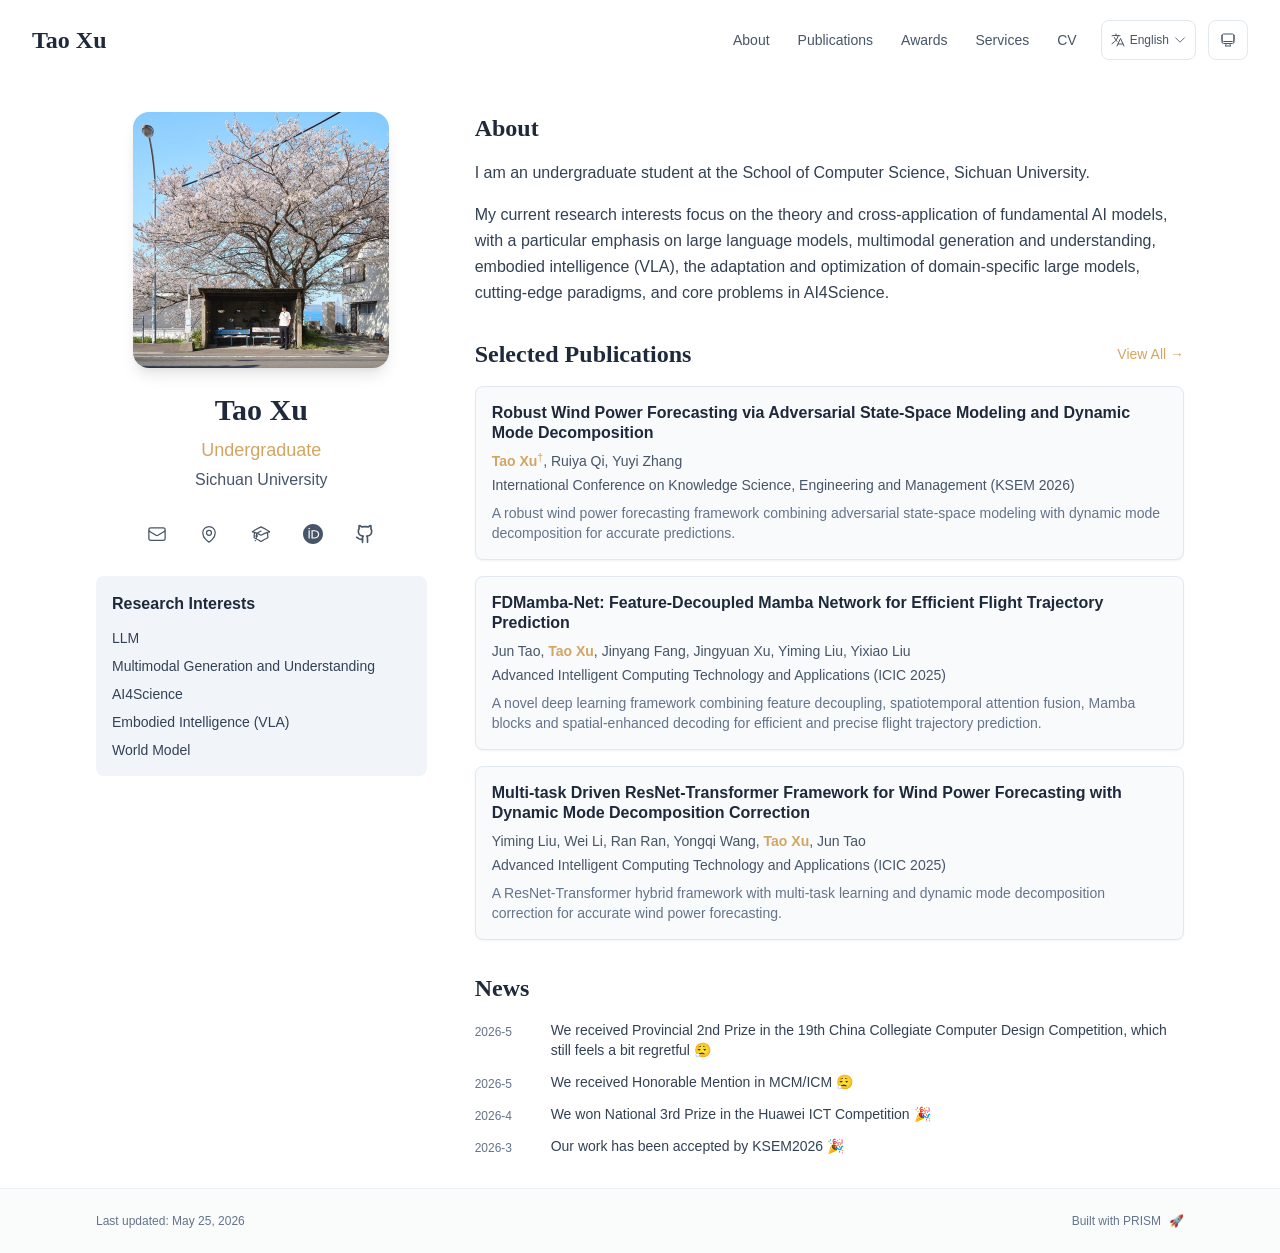
==== commit b02a7322: "feat: backfill site content into PRISM source and deploy native build - Backfill all site content (T" ====
--- a/index.html
+++ b/index.html
@@ -1,17 +1,9 @@
-<!DOCTYPE html><html lang="en" class="scroll-smooth"><head><!-- cache-bust --><meta charSet="utf-8"/><meta name="viewport" content="width=device-width, initial-scale=1"/><link rel="preload" as="image" href="/bio.jpg"/><link rel="stylesheet" href="/_next/static/css/1e89f3cb18b0cc88.css" data-precedence="next"/><link rel="preload" as="script" fetchPriority="low" href="/_next/static/chunks/webpack-679b75d1c4c2027c.js"/><script src="/_next/static/chunks/4bd1b696-70b6d399998de86a.js" async=""></script><script src="/_next/static/chunks/684-5aaa8290a129f299.js" async=""></script><script src="/_next/static/chunks/main-app-fec8beddff83d464.js" async=""></script><script src="/_next/static/chunks/461-a9a5d7b05a71d978.js" async=""></script><script src="/_next/static/chunks/874-6cc630662f3664af.js" async=""></script><script src="/_next/static/chunks/291-e39730cc9327e39b.js" async=""></script><script src="/_next/static/chunks/app/layout-2262197c142207e6.js" async=""></script><script src="/_next/static/chunks/178-595a94b9af1e67b5.js" async=""></script><script src="/_next/static/chunks/748-56674db557bf7043.js" async=""></script><script src="/_next/static/chunks/app/page-043a83a7e425a036.js" async=""></script><link rel="icon" href="/favicon.png" type="image/png"/><link rel="dns-prefetch" href="https://google-fonts.jialeliu.com"/><link rel="preconnect" href="https://google-fonts.jialeliu.com" crossorigin=""/><link rel="preload" as="style" href="https://google-fonts.jialeliu.com/css2?family=Inter:wght@300;400;500;600;700&amp;family=Crimson+Text:ital,wght@0,400;0,600;1,400&amp;display=swap"/><link rel="stylesheet" id="gfonts-css" href="https://google-fonts.jialeliu.com/css2?family=Inter:wght@300;400;500;600;700&amp;family=Crimson+Text:ital,wght@0,400;0,600;1,400&amp;display=swap" media="print"/><script>
-              (function(){
-                var l = document.getElementById('gfonts-css');
-                if (!l) return;
-                if (l.media !== 'all') {
-                  l.addEventListener('load', function(){ try { l.media = 'all'; } catch(e){} });
-                }
-              })();
-            </script><noscript><link rel="stylesheet" href="https://google-fonts.jialeliu.com/css2?family=Inter:wght@300;400;500;600;700&amp;family=Crimson+Text:ital,wght@0,400;0,600;1,400&amp;display=swap"/></noscript><script>
+<!DOCTYPE html><html lang="en" class="scroll-smooth"><head><meta charSet="utf-8"/><meta name="viewport" content="width=device-width, initial-scale=1"/><link rel="preload" as="image" href="/bio.jpg"/><link rel="stylesheet" href="/_next/static/css/220751dcb2cdf23d.css" data-precedence="next"/><link rel="preload" as="script" fetchPriority="low" href="/_next/static/chunks/webpack-679b75d1c4c2027c.js"/><script src="/_next/static/chunks/4bd1b696-70b6d399998de86a.js" async=""></script><script src="/_next/static/chunks/684-5aaa8290a129f299.js" async=""></script><script src="/_next/static/chunks/main-app-534a162b90a20530.js" async=""></script><script src="/_next/static/chunks/461-a9a5d7b05a71d978.js" async=""></script><script src="/_next/static/chunks/874-6cc630662f3664af.js" async=""></script><script src="/_next/static/chunks/291-e39730cc9327e39b.js" async=""></script><script src="/_next/static/chunks/app/layout-7402e7da85205e7e.js" async=""></script><script src="/_next/static/chunks/178-595a94b9af1e67b5.js" async=""></script><script src="/_next/static/chunks/748-84df502d24ed20fb.js" async=""></script><script src="/_next/static/chunks/app/page-6fb19242f84536ef.js" async=""></script><link rel="icon" href="/favicon.png" type="image/svg+xml"/><link rel="dns-prefetch" href="https://jialeliu.com"/><link rel="preconnect" href="https://jialeliu.com" crossorigin=""/><link rel="preload" as="font" type="font/woff2" href="https://jialeliu.com/fonts/georgiab.woff2" crossorigin=""/><script>
               try {
                 const theme = localStorage.getItem('theme-storage');
                 const parsed = theme ? JSON.parse(theme) : null;
                 const setting = parsed?.state?.theme || 'system';
-                const prefersDark = window.matchMedia('(prefers-color-scheme: dark)').matches;
+                const prefersDark = typeof window !== 'undefined' && window.matchMedia && window.matchMedia('(prefers-color-scheme: dark)').matches;
                 const effective = setting === 'dark' ? 'dark' : (setting === 'light' ? 'light' : (prefersDark ? 'dark' : 'light'));
                 var root = document.documentElement;
                 root.classList.add(effective);
@@ -37,7 +29,9 @@
 
       let resolved = null;
 
-      if (cfg.persist) {
+      if (!cfg.enabled) {
+        resolved = cfg.defaultLocale;
+      } else if (cfg.persist) {
         resolved = matchLocale(localStorage.getItem(storageKey));
       }
 
@@ -65,86 +59,5 @@
       root.lang = 'en';
       root.setAttribute('data-locale', 'en');
     }
-  </script><title>Tao Xu</title><meta name="description" content="Undergraduate student at Sichuan University."/><meta name="author" content="Tao Xu"/><meta name="keywords" content="Tao Xu,PhD,Research, Sichuan University"/><meta name="creator" content="Tao Xu"/><meta name="publisher" content="Tao Xu"/><meta property="og:title" content="Tao Xu"/><meta property="og:description" content="Undergraduate student at Sichuan University."/><meta property="og:site_name" content="Tao Xu&#x27;s Academic Website"/><meta property="og:locale" content="en_US"/><meta property="og:type" content="website"/><meta name="twitter:card" content="summary"/><meta name="twitter:title" content="Tao Xu"/><meta name="twitter:description" content="Undergraduate student at Sichuan University."/><link rel="icon" href="/favicon.png"/><script>document.querySelectorAll('body link[rel="icon"], body link[rel="apple-touch-icon"]').forEach(el => document.head.appendChild(el))</script><script src="/_next/static/chunks/polyfills-42372ed130431b0a.js" noModule=""></script><script>
-(function(){var t=setTimeout(function(){var d=document.querySelector('[style*="visibility:hidden"]');if(d){d.style.visibility="visible";d.style.opacity="1"}},3000);window.addEventListener("load",function(){clearTimeout(t)})})();
-</script></head><body class="font-sans antialiased"><div style="visibility:hidden"><nav class="fixed top-0 left-0 right-0 z-50" data-headlessui-state=""><div class="transition-all duration-300 ease-out bg-transparent" style="transform:translateY(-100px)"><div class="max-w-7xl mx-auto px-4 sm:px-6 lg:px-8"><div class="flex justify-between items-center h-16 lg:h-20"><div class="flex-shrink-0" tabindex="0"><a class="text-xl lg:text-2xl font-serif font-semibold text-primary hover:text-accent transition-colors duration-200" href="/">Tao Xu</a></div><div class="hidden lg:block"><div class="ml-10 flex items-center space-x-3"><div class="relative flex items-baseline space-x-1"><a data-nav-href="/" class="relative px-3 py-2 text-sm font-medium rounded-lg transition-colors duration-150 text-primary" href="/">About</a><a data-nav-href="/publications" class="relative px-3 py-2 text-sm font-medium rounded-lg transition-colors duration-150 text-neutral-600" href="/publications/">Publications</a><a data-nav-href="/awards" class="relative px-3 py-2 text-sm font-medium rounded-lg transition-colors duration-150 text-neutral-600" href="/awards/">Awards</a><a data-nav-href="/services" class="relative px-3 py-2 text-sm font-medium rounded-lg transition-colors duration-150 text-neutral-600" href="/services/">Services</a><a data-nav-href="/cv" class="relative px-3 py-2 text-sm font-medium rounded-lg transition-colors duration-150 text-neutral-600" href="/cv/">CV</a></div><div class="flex items-center justify-center w-14 h-10 rounded-lg border border-neutral-200 dark:border-[rgba(148,163,184,0.24)] bg-background dark:bg-neutral-800"><div class="w-6 h-4 rounded bg-neutral-300 animate-pulse"></div></div><div class="flex items-center justify-center w-10 h-10 rounded-lg border border-neutral-200 dark:border-[rgba(148,163,184,0.24)] bg-background dark:bg-neutral-800"><div class="w-4 h-4 rounded-full bg-neutral-300 animate-pulse"></div></div></div></div><div class="lg:hidden flex items-center space-x-2"><div class="flex items-center justify-center w-14 h-10 rounded-lg border border-neutral-200 dark:border-[rgba(148,163,184,0.24)] bg-background dark:bg-neutral-800"><div class="w-6 h-4 rounded bg-neutral-300 animate-pulse"></div></div><div class="flex items-center justify-center w-10 h-10 rounded-lg border border-neutral-200 dark:border-[rgba(148,163,184,0.24)] bg-background dark:bg-neutral-800"><div class="w-4 h-4 rounded-full bg-neutral-300 animate-pulse"></div></div><button class="inline-flex items-center justify-center p-2 rounded-md text-neutral-600 hover:text-primary hover:bg-neutral-100 dark:hover:bg-neutral-800 focus:outline-none focus:ring-2 focus:ring-inset focus:ring-accent transition-colors duration-200" id="headlessui-disclosure-button-«R7pdb»" type="button" aria-expanded="false" data-headlessui-state=""><span class="sr-only">Open main menu</span><div><svg xmlns="http://www.w3.org/2000/svg" fill="none" viewBox="0 0 24 24" stroke-width="1.5" stroke="currentColor" aria-hidden="true" data-slot="icon" class="block h-6 w-6"><path stroke-linecap="round" stroke-linejoin="round" d="M3.75 6.75h16.5M3.75 12h16.5m-16.5 5.25h16.5"></path></svg></div></button></div></div></div></div></nav><main class="min-h-screen pt-16 lg:pt-20"><div class="max-w-6xl mx-auto px-4 sm:px-6 lg:px-8 py-8 bg-background min-h-screen"><div class="grid grid-cols-1 lg:grid-cols-3 gap-12"><div class="lg:col-span-1"><div class="sticky top-8" style="opacity:0;transform:translateY(20px)"><div class="w-64 h-64 mx-auto mb-6 rounded-2xl overflow-hidden shadow-lg hover:shadow-xl transition-all duration-200 hover:scale-105"><img alt="Tao Xu" width="256" height="256" decoding="async" data-nimg="1" class="w-full h-full object-cover object-[32%_center]" style="color:transparent" src="/bio.jpg"/></div><div class="text-center mb-6"><h1 class="text-3xl font-serif font-bold text-primary mb-2">Tao Xu</h1><p class="text-lg text-accent font-medium mb-1">Undergraduate</p><p class="text-neutral-600 mb-2"> Sichuan University</p></div><div class="flex flex-wrap justify-center gap-3 sm:gap-4 mb-6 relative px-2"><div class="relative"><button class="p-2 sm:p-2 transition-colors duration-200 text-neutral-600 dark:text-neutral-400 hover:text-accent" aria-label="Email"><svg xmlns="http://www.w3.org/2000/svg" fill="none" viewBox="0 0 24 24" stroke-width="1.5" stroke="currentColor" aria-hidden="true" data-slot="icon" class="h-5 w-5"><path stroke-linecap="round" stroke-linejoin="round" d="M21.75 6.75v10.5a2.25 2.25 0 0 1-2.25 2.25h-15a2.25 2.25 0 0 1-2.25-2.25V6.75m19.5 0A2.25 2.25 0 0 0 19.5 4.5h-15a2.25 2.25 0 0 0-2.25 2.25m19.5 0v.243a2.25 2.25 0 0 1-1.07 1.916l-7.5 4.615a2.25 2.25 0 0 1-2.36 0L3.32 8.91a2.25 2.25 0 0 1-1.07-1.916V6.75"></path></svg></button></div><div class="relative"><button class="p-2 sm:p-2 transition-colors duration-200 text-neutral-600 dark:text-neutral-400 hover:text-accent" aria-label="Location"><svg xmlns="http://www.w3.org/2000/svg" fill="none" viewBox="0 0 24 24" stroke-width="1.5" stroke="currentColor" aria-hidden="true" data-slot="icon" class="h-5 w-5"><path stroke-linecap="round" stroke-linejoin="round" d="M15 10.5a3 3 0 1 1-6 0 3 3 0 0 1 6 0Z"></path><path stroke-linecap="round" stroke-linejoin="round" d="M19.5 10.5c0 7.142-7.5 11.25-7.5 11.25S4.5 17.642 4.5 10.5a7.5 7.5 0 1 1 15 0Z"></path></svg></button></div><a href="https://scholar.google.com/citations?user=cnf2xiQAAAAJ&amp;hl=en" target="_blank" rel="noopener noreferrer" class="p-2 sm:p-2 text-neutral-600 dark:text-neutral-400 hover:text-accent transition-colors duration-200" aria-label="Google Scholar"><svg xmlns="http://www.w3.org/2000/svg" fill="none" viewBox="0 0 24 24" stroke-width="1.5" stroke="currentColor" aria-hidden="true" data-slot="icon" class="h-5 w-5"><path stroke-linecap="round" stroke-linejoin="round" d="M4.26 10.147a60.438 60.438 0 0 0-.491 6.347A48.62 48.62 0 0 1 12 20.904a48.62 48.62 0 0 1 8.232-4.41 60.46 60.46 0 0 0-.491-6.347m-15.482 0a50.636 50.636 0 0 0-2.658-.813A59.906 59.906 0 0 1 12 3.493a59.903 59.903 0 0 1 10.399 5.84c-.896.248-1.783.52-2.658.814m-15.482 0A50.717 50.717 0 0 1 12 13.489a50.702 50.702 0 0 1 7.74-3.342M6.75 15a.75.75 0 1 0 0-1.5.75.75 0 0 0 0 1.5Zm0 0v-3.675A55.378 55.378 0 0 1 12 8.443m-7.007 11.55A5.981 5.981 0 0 0 6.75 15.75v-1.5"></path></svg></a><a href="https://orcid.org/my-orcid?orcid=0009-0009-2462-9819" target="_blank" rel="noopener noreferrer" class="p-2 sm:p-2 text-neutral-600 dark:text-neutral-400 hover:text-accent transition-colors duration-200" aria-label="ORCID"><svg viewBox="0 0 24 24" fill="currentColor" class="h-5 w-5" xmlns="http://www.w3.org/2000/svg"><path d="M12 0C5.372 0 0 5.372 0 12s5.372 12 12 12 12-5.372 12-12S18.628 0 12 0zM7.369 4.378c.525 0 .947.431.947.947s-.422.947-.947.947a.95.95 0 0 1-.947-.947c0-.525.422-.947.947-.947zm-.722 3.038h1.444v10.041H6.647V7.416zm3.562 0h3.9c3.712 0 5.344 2.653 5.344 5.025 0 2.578-2.016 5.025-5.325 5.025h-3.919V7.416zm1.444 1.303v7.444h2.297c3.272 0 4.022-2.484 4.022-3.722 0-2.016-1.284-3.722-4.097-3.722h-2.222z"></path></svg></a><a href="https://github.com/L77Doncic" target="_blank" rel="noopener noreferrer" class="p-2 sm:p-2 text-neutral-600 dark:text-neutral-400 hover:text-accent transition-colors duration-200" aria-label="GitHub"><svg xmlns="http://www.w3.org/2000/svg" width="24" height="24" viewBox="0 0 24 24" fill="none" stroke="currentColor" stroke-width="2" stroke-linecap="round" stroke-linejoin="round" class="lucide lucide-github h-5 w-5" aria-hidden="true"><path d="M15 22v-4a4.8 4.8 0 0 0-1-3.5c3 0 6-2 6-5.5.08-1.25-.27-2.48-1-3.5.28-1.15.28-2.35 0-3.5 0 0-1 0-3 1.5-2.64-.5-5.36-.5-8 0C6 2 5 2 5 2c-.3 1.15-.3 2.35 0 3.5A5.403 5.403 0 0 0 4 9c0 3.5 3 5.5 6 5.5-.39.49-.68 1.05-.85 1.65-.17.6-.22 1.23-.15 1.85v4"></path><path d="M9 18c-4.51 2-5-2-7-2"></path></svg></a></div><div class="bg-neutral-100 dark:bg-neutral-800 rounded-lg p-4 mb-6 hover:shadow-lg transition-all duration-200 hover:scale-[1.02]"><h3 class="font-semibold text-primary mb-3">Research Interests</h3><div class="space-y-2 text-sm text-neutral-700 dark:text-neutral-500"><div>LLM</div><div>Multimodal Generation and Understanding</div><div>AI4Science</div><div>Embodied Intelligence (VLA)</div><div>World Model</div></div></div></div></div><div class="lg:col-span-2 space-y-8"><section id="about" class="scroll-mt-24 space-y-8"><section style="opacity:0;transform:translateY(20px)"><h2 class="text-2xl font-serif font-bold text-primary mb-4">About</h2><div class="text-neutral-700 dark:text-neutral-600 leading-relaxed"><p class="mb-4 last:mb-0">I am a undergraduate student at the School of Computer Science, Sichuan University.</p>
-<p class="mb-4 last:mb-0">My current research interests focus on the theory and cross-application of fundamental AI models, with a particular emphasis on large language models, multimodal generation and understanding, embodied intelligence (VLA), the adaptation and optimization of domain-specific large models, cutting-edge paradigms, and core problems in AI4Science.</p></div></section><section style="opacity:0;transform:translateY(20px)"><div class="flex items-center justify-between mb-4"><h2 class="text-2xl font-serif font-bold text-primary">Selected Publications</h2><a class="text-accent hover:text-accent-dark text-sm font-medium transition-all duration-200 rounded hover:bg-accent/10 hover:shadow-sm" href="/publications/">View All<!-- --> →</a></div><div class="space-y-4"><div class="bg-neutral-50 dark:bg-neutral-800 p-4 rounded-lg shadow-sm border border-neutral-200 dark:border-[rgba(148,163,184,0.24)] hover:shadow-lg transition-all duration-200 hover:scale-[1.02]" style="opacity:0;transform:translateY(20px)"><h3 class="font-semibold text-primary mb-2 leading-tight">FDMamba-Net: Feature-Decoupled Mamba Network for Efficient Flight Trajectory Prediction</h3><p class="text-sm text-neutral-600 dark:text-neutral-500 mb-1"><span><span class=" ">Jun Tao</span>, </span><span><span class="font-semibold text-accent ">Tao Xu</span>, </span><span><span class=" ">Jinyang Fang</span>, </span><span><span class=" ">Jingyuan Xu</span>, </span><span><span class=" ">Yiming Liu</span>, </span><span><span class=" ">Yixiao Liu</span></span></p><p class="text-sm text-neutral-600 dark:text-neutral-500 mb-2">Advanced Intelligent Computing Technology and Applications (ICIC 2025)</p><p class="text-sm text-neutral-500 dark:text-neutral-500 line-clamp-2">A novel deep learning framework combining feature decoupling, spatiotemporal attention fusion, Mamba blocks and spatial-enhanced decoding for efficient and precise flight trajectory prediction.</p></div><div class="bg-neutral-50 dark:bg-neutral-800 p-4 rounded-lg shadow-sm border border-neutral-200 dark:border-[rgba(148,163,184,0.24)] hover:shadow-lg transition-all duration-200 hover:scale-[1.02]" style="opacity:0;transform:translateY(20px)"><h3 class="font-semibold text-primary mb-2 leading-tight">Multi-task Driven ResNet-Transformer Framework for Wind Power Forecasting with Dynamic Mode Decomposition Correction</h3><p class="text-sm text-neutral-600 dark:text-neutral-500 mb-1"><span><span class=" ">Yiming Liu</span>, </span><span><span class=" ">Wei Li</span>, </span><span><span class=" ">Ran Ran</span>, </span><span><span class=" ">Yongqi Wang</span>, </span><span><span class="font-semibold text-accent ">Tao Xu</span>, </span><span><span class=" ">Jun Tao</span></span></p><p class="text-sm text-neutral-600 dark:text-neutral-500 mb-2">Advanced Intelligent Computing Technology and Applications (ICIC 2025)</p><p class="text-sm text-neutral-500 dark:text-neutral-500 line-clamp-2">A ResNet-Transformer hybrid framework with multi-task learning and dynamic mode decomposition correction for accurate wind power forecasting.</p></div></div></section><section style="opacity:0;transform:translateY(20px)"><h2 class="text-2xl font-serif font-bold text-primary mb-4">News</h2><div class="space-y-3"><div class="flex items-start space-x-3"><span class="text-xs text-neutral-500 mt-1 w-16 flex-shrink-0">2026-4</span><p class="text-sm text-neutral-700">We won National 3rd Prize in the Huawei ICT Competition 🎉</p></div><div class="flex items-start space-x-3"><span class="text-xs text-neutral-500 mt-1 w-16 flex-shrink-0">2026-3</span><p class="text-sm text-neutral-700">Our work has been accepted by KSEM2026 🎉</p></div></div></section></section></div></div></div><!--$--><!--/$--><!--$--><!--/$--></main><footer class="border-t border-neutral-200/50 bg-neutral-50/50 dark:bg-neutral-900/50 dark:border-neutral-700/50"><div class="max-w-6xl mx-auto px-4 sm:px-6 lg:px-8 py-6"><div class="flex flex-col sm:flex-row justify-between items-center gap-2"><p class="text-xs text-neutral-500">Last updated<!-- -->: <!-- -->May 25, 2026</p></div></div></footer></div><script src="/_next/static/chunks/webpack-679b75d1c4c2027c.js" async=""></script><script>(self.__next_f=self.__next_f||[]).push([0])</script><script>self.__next_f.push([1,"1:\"$Sreact.fragment\"\n3:I[3719,[\"461\",\"static/chunks/461-a9a5d7b05a71d978.js\",\"874\",\"static/chunks/874-6cc630662f3664af.js\",\"291\",\"static/chunks/291-e39730cc9327e39b.js\",\"177\",\"static/chunks/app/layout-2262197c142207e6.js\"],\"ThemeProvider\"]\n4:I[310,[\"461\",\"static/chunks/461-a9a5d7b05a71d978.js\",\"874\",\"static/chunks/874-6cc630662f3664af.js\",\"291\",\"static/chunks/291-e39730cc9327e39b.js\",\"177\",\"static/chunks/app/layout-2262197c142207e6.js\"],\"LocaleProvider\"]\n5:I[4574,[\"461\",\"static/chunks/461-a9a5d7b05a71d978.js\",\"874\",\"static/chunks/874-6cc630662f3664af.js\",\"291\",\"static/chunks/291-e39730cc9327e39b.js\",\"177\",\"static/chunks/app/layout-2262197c142207e6.js\"],\"default\"]\n6:I[7555,[],\"\"]\n7:I[1295,[],\"\"]\n8:I[2548,[\"461\",\"static/chunks/461-a9a5d7b05a71d978.js\",\"874\",\"static/chunks/874-6cc630662f3664af.js\",\"291\",\"static/chunks/291-e39730cc9327e39b.js\",\"177\",\"static/chunks/app/layout-2262197c142207e6.js\"],\"default\"]\n9:I[9608,[\"461\",\"static/chunks/461-a9a5d7b05a71d978.js\",\"178\",\"static/chunks/178-595a94b9af1e67b5.js\",\"874\",\"static/chunks/874-6cc630662f3664af.js\",\"748\",\"static/chunks/748-56674db557bf7043.js\",\"974\",\"static/chunks/app/page-043a83a7e425a036.js\"],\"default\"]\n12:I[9665,[],\"MetadataBoundary\"]\n14:I[9665,[],\"OutletBoundary\"]\n17:I[4911,[],\"AsyncMetadataOutlet\"]\n19:I[9665,[],\"ViewportBoundary\"]\n1b:I[6614,[],\"\"]\n:HL[\"/_next/static/css/1e89f3cb18b0cc88.css\",\"style\"]\n2:T590,\n    try {\n      const cfg = {\"enabled\":true,\"locales\":[\"zh\",\"en\"],\"defaultLocale\":\"en\",\"mode\":\"auto\",\"fixedLocale\":\"en\",\"persist\":true,\"switcher\":true,\"labels\":{\"zh\":\"中文\",\"en\":\"English\"}};\n      const storageKey = 'locale-storage';\n      const normalize = (value) =\u003e typeof value === 'string' ? value.trim().replace('_', '-').toLowerCase() : '';\n      const matchLocale = (candidate) =\u003e {\n        const normalized = normalize(candidate);\n        if (!normalized) return null;\n        if (cfg.locales.includes(normalized)) return normalized;\n        const language = normalized.split('-')[0];\n        if (cfg.locales.includes(language)) return language;\n     "])</script><script>self.__next_f.push([1,"   return null;\n      };\n\n      let resolved = null;\n\n      if (cfg.persist) {\n        resolved = matchLocale(localStorage.getItem(storageKey));\n      }\n\n      if (!resolved) {\n        if (cfg.mode === 'fixed') {\n          resolved = cfg.fixedLocale;\n        } else {\n          resolved = matchLocale(navigator.language);\n        }\n      }\n\n      if (!resolved) {\n        resolved = cfg.defaultLocale;\n      }\n\n      const root = document.documentElement;\n      root.lang = resolved;\n      root.setAttribute('data-locale', resolved);\n\n      if (cfg.persist) {\n        localStorage.setItem(storageKey, resolved);\n      }\n    } catch (e) {\n      const root = document.documentElement;\n      root.lang = 'en';\n      root.setAttribute('data-locale', 'en');\n    }\n  a:T44d,Accurate flight trajectory forecasting is crucial for air traffic management and UAV navigation. However, the task is highly challenging due to complex spatiotemporal dependencies in long sequences and computational constraints. Thus, we propose FDMamba-Net, a novel deep learning-based framework for trajectory prediction that achieves both high efficiency and precision. It combines feature decoupling, spatiotemporal attention fusion, state-space modeling, and spatial-enhanced decoding. The framework first uses a feature decoupling module to divide raw inputs into independent subspaces to eliminate feature interference. Then, spatiotemporal attention fusion is applied to model dynamic temporal relationships. Next, multi-layer Mamba blocks conduct multi-scale temporal modeling. Finally, spatial features are optimized through adaptive weight-enhanced decoding. Experiments show that FDMamba-Net surpasses baseline methods. Compared to Transformer-based approaches, it achieves better performance with 55.5% fewer parameters, making it a promising solution for efficient trajectory prediction.b:T6a2,@inproceedings{tao2025fdmamba,\n  title = {FDMamba-Net: Feature-Decoupled Mamba Network for Efficient Flight Trajectory Prediction},\n  booktitle = {Advanced Intelligent Comp"])</script><script>self.__next_f.push([1,"uting Technology and Applications (ICIC 2025)},\n  author = {Jun Tao and Tao Xu and Jinyang Fang and Jingyuan Xu and Yiming Liu and Yixiao Liu},\n  year = {2025},\n  month = {jul},\n  pages = {460--471},\n  publisher = {Springer},\n  address = {Singapore},\n  series = {Communications in Computer and Information Science (CCIS)},\n  volume = {2567},\n  doi = {10.1007/978-981-96-9952-0_39},\n  urldate = {2026-02-25},\n  abstract = {Accurate flight trajectory forecasting is crucial for air traffic management and UAV navigation. However, the task is highly challenging due to complex spatiotemporal dependencies in long sequences and computational constraints. Thus, we propose FDMamba-Net, a novel deep learning-based framework for trajectory prediction that achieves both high efficiency and precision. It combines feature decoupling, spatiotemporal attention fusion, state-space modeling, and spatial-enhanced decoding. The framework first uses a feature decoupling module to divide raw inputs into independent subspaces to eliminate feature interference. Then, spatiotemporal attention fusion is applied to model dynamic temporal relationships. Next, multi-layer Mamba blocks conduct multi-scale temporal modeling. Finally, spatial features are optimized through adaptive weight-enhanced decoding. Experiments show that FDMamba-Net surpasses baseline methods. Compared to Transformer-based approaches, it achieves better performance with 55.5% fewer parameters, making it a promising solution for efficient trajectory prediction.}\n}c:T648,Wind power generation, as one of the most critical clean energy sources and substitutes for fossil fuels, constitutes a pivotal component in achieving carbon neutrality. In power dispatch operations, the efficiency and accuracy of wind power forecasting serve as the most crucial and influential factors for grid management and operational decision-making. Current wind power prediction methodologies predominantly rely on historical single data source, while suffering from accumulating errors over extended foreca"])</script><script>self.__next_f.push([1,"sting horizons, leading to significant degradation in prediction accuracy that fails to meet grid scheduling requirements. To address the challenges of temporal dependency and error accumulation in wind power forecasting, we propose a deep learning framework based on multi-task dynamic learning and error correction. The model employs a ResNet-Transformer hybrid architecture, where Temporal Convolutional Networks (TCN) extract localized temporal features, while Transformer encoders capture long-term temporal dependencies through self-attention mechanisms, enhanced by residual connections for hierarchical feature reuse. Experimental validation on real-world wind farm datasets demonstrates that the calibrated predictions achieve a 45.686% RMSE reduction, evidencing the method's effectiveness under complex meteorological conditions. Comparative analyses further reveal substantial improvements in both short-term (\u003c6 h) and extended-range (\u003e24 h) forecasting performance compared to conventional baselines, establishing technical advantages for practical grid integration applications.d:T8a3,"])</script><script>self.__next_f.push([1,"@inproceedings{liu2025multitask,\n  title = {Multi-task Driven ResNet-Transformer Framework for Wind Power Forecasting with Dynamic Mode Decomposition Correction},\n  booktitle = {Advanced Intelligent Computing Technology and Applications (ICIC 2025)},\n  author = {Yiming Liu and Wei Li and Ran Ran and Yongqi Wang and Tao Xu and Jun Tao},\n  year = {2025},\n  month = {jul},\n  pages = {458--467},\n  publisher = {Springer},\n  address = {Singapore},\n  series = {Lecture Notes in Computer Science (LNCS)},\n  volume = {15849},\n  doi = {10.1007/978-981-96-9881-3_38},\n  urldate = {2026-02-25},\n  abstract = {Wind power generation, as one of the most critical clean energy sources and substitutes for fossil fuels, constitutes a pivotal component in achieving carbon neutrality. In power dispatch operations, the efficiency and accuracy of wind power forecasting serve as the most crucial and influential factors for grid management and operational decision-making. Current wind power prediction methodologies predominantly rely on historical single data source, while suffering from accumulating errors over extended forecasting horizons, leading to significant degradation in prediction accuracy that fails to meet grid scheduling requirements. To address the challenges of temporal dependency and error accumulation in wind power forecasting, we propose a deep learning framework based on multi-task dynamic learning and error correction. The model employs a ResNet-Transformer hybrid architecture, where Temporal Convolutional Networks (TCN) extract localized temporal features, while Transformer encoders capture long-term temporal dependencies through self-attention mechanisms, enhanced by residual connections for hierarchical feature reuse. Experimental validation on real-world wind farm datasets demonstrates that the calibrated predictions achieve a 45.686% RMSE reduction, evidencing the method's effectiveness under complex meteorological conditions. Comparative analyses further reveal substantial improvements in both short-term (\u003c6 h) and extended-range (\u003e24 h) forecasting performance compared to conventional baselines, establishing technical advantages for practical grid integration applications.}\n}"])</script><script>self.__next_f.push([1,"e:T44d,Accurate flight trajectory forecasting is crucial for air traffic management and UAV navigation. However, the task is highly challenging due to complex spatiotemporal dependencies in long sequences and computational constraints. Thus, we propose FDMamba-Net, a novel deep learning-based framework for trajectory prediction that achieves both high efficiency and precision. It combines feature decoupling, spatiotemporal attention fusion, state-space modeling, and spatial-enhanced decoding. The framework first uses a feature decoupling module to divide raw inputs into independent subspaces to eliminate feature interference. Then, spatiotemporal attention fusion is applied to model dynamic temporal relationships. Next, multi-layer Mamba blocks conduct multi-scale temporal modeling. Finally, spatial features are optimized through adaptive weight-enhanced decoding. Experiments show that FDMamba-Net surpasses baseline methods. Compared to Transformer-based approaches, it achieves better performance with 55.5% fewer parameters, making it a promising solution for efficient trajectory prediction.f:T6a2,@inproceedings{tao2025fdmamba,\n  title = {FDMamba-Net: Feature-Decoupled Mamba Network for Efficient Flight Trajectory Prediction},\n  booktitle = {Advanced Intelligent Computing Technology and Applications (ICIC 2025)},\n  author = {Jun Tao and Tao Xu and Jinyang Fang and Jingyuan Xu and Yiming Liu and Yixiao Liu},\n  year = {2025},\n  month = {jul},\n  pages = {460--471},\n  publisher = {Springer},\n  address = {Singapore},\n  series = {Communications in Computer and Information Science (CCIS)},\n  volume = {2567},\n  doi = {10.1007/978-981-96-9952-0_39},\n  urldate = {2026-02-25},\n  abstract = {Accurate flight trajectory forecasting is crucial for air traffic management and UAV navigation. However, the task is highly challenging due to complex spatiotemporal dependencies in long sequences and computational constraints. Thus, we propose FDMamba-Net, a novel deep learning-based framework for trajectory prediction that achieves bo"])</script><script>self.__next_f.push([1,"th high efficiency and precision. It combines feature decoupling, spatiotemporal attention fusion, state-space modeling, and spatial-enhanced decoding. The framework first uses a feature decoupling module to divide raw inputs into independent subspaces to eliminate feature interference. Then, spatiotemporal attention fusion is applied to model dynamic temporal relationships. Next, multi-layer Mamba blocks conduct multi-scale temporal modeling. Finally, spatial features are optimized through adaptive weight-enhanced decoding. Experiments show that FDMamba-Net surpasses baseline methods. Compared to Transformer-based approaches, it achieves better performance with 55.5% fewer parameters, making it a promising solution for efficient trajectory prediction.}\n}10:T648,Wind power generation, as one of the most critical clean energy sources and substitutes for fossil fuels, constitutes a pivotal component in achieving carbon neutrality. In power dispatch operations, the efficiency and accuracy of wind power forecasting serve as the most crucial and influential factors for grid management and operational decision-making. Current wind power prediction methodologies predominantly rely on historical single data source, while suffering from accumulating errors over extended forecasting horizons, leading to significant degradation in prediction accuracy that fails to meet grid scheduling requirements. To address the challenges of temporal dependency and error accumulation in wind power forecasting, we propose a deep learning framework based on multi-task dynamic learning and error correction. The model employs a ResNet-Transformer hybrid architecture, where Temporal Convolutional Networks (TCN) extract localized temporal features, while Transformer encoders capture long-term temporal dependencies through self-attention mechanisms, enhanced by residual connections for hierarchical feature reuse. Experimental validation on real-world wind farm datasets demonstrates that the calibrated predictions achieve a 45.686% RMSE reduction"])</script><script>self.__next_f.push([1,", evidencing the method's effectiveness under complex meteorological conditions. Comparative analyses further reveal substantial improvements in both short-term (\u003c6 h) and extended-range (\u003e24 h) forecasting performance compared to conventional baselines, establishing technical advantages for practical grid integration applications.11:T8a3,"])</script><script>self.__next_f.push([1,"@inproceedings{liu2025multitask,\n  title = {Multi-task Driven ResNet-Transformer Framework for Wind Power Forecasting with Dynamic Mode Decomposition Correction},\n  booktitle = {Advanced Intelligent Computing Technology and Applications (ICIC 2025)},\n  author = {Yiming Liu and Wei Li and Ran Ran and Yongqi Wang and Tao Xu and Jun Tao},\n  year = {2025},\n  month = {jul},\n  pages = {458--467},\n  publisher = {Springer},\n  address = {Singapore},\n  series = {Lecture Notes in Computer Science (LNCS)},\n  volume = {15849},\n  doi = {10.1007/978-981-96-9881-3_38},\n  urldate = {2026-02-25},\n  abstract = {Wind power generation, as one of the most critical clean energy sources and substitutes for fossil fuels, constitutes a pivotal component in achieving carbon neutrality. In power dispatch operations, the efficiency and accuracy of wind power forecasting serve as the most crucial and influential factors for grid management and operational decision-making. Current wind power prediction methodologies predominantly rely on historical single data source, while suffering from accumulating errors over extended forecasting horizons, leading to significant degradation in prediction accuracy that fails to meet grid scheduling requirements. To address the challenges of temporal dependency and error accumulation in wind power forecasting, we propose a deep learning framework based on multi-task dynamic learning and error correction. The model employs a ResNet-Transformer hybrid architecture, where Temporal Convolutional Networks (TCN) extract localized temporal features, while Transformer encoders capture long-term temporal dependencies through self-attention mechanisms, enhanced by residual connections for hierarchical feature reuse. Experimental validation on real-world wind farm datasets demonstrates that the calibrated predictions achieve a 45.686% RMSE reduction, evidencing the method's effectiveness under complex meteorological conditions. Comparative analyses further reveal substantial improvements in both short-term (\u003c6 h) and extended-range (\u003e24 h) forecasting performance compared to conventional baselines, establishing technical advantages for practical grid integration applications.}\n}"])</script><script>self.__next_f.push([1,"0:{\"P\":null,\"b\":\"IcRcPhaq3yWf_h1G-xk2i\",\"p\":\"\",\"c\":[\"\",\"\"],\"i\":false,\"f\":[[[\"\",{\"children\":[\"__PAGE__\",{}]},\"$undefined\",\"$undefined\",true],[\"\",[\"$\",\"$1\",\"c\",{\"children\":[[[\"$\",\"link\",\"0\",{\"rel\":\"stylesheet\",\"href\":\"/_next/static/css/1e89f3cb18b0cc88.css\",\"precedence\":\"next\",\"crossOrigin\":\"$undefined\",\"nonce\":\"$undefined\"}]],[\"$\",\"html\",null,{\"lang\":\"en\",\"className\":\"scroll-smooth\",\"suppressHydrationWarning\":true,\"children\":[[\"$\",\"head\",null,{\"children\":[[\"$\",\"link\",null,{\"rel\":\"icon\",\"href\":\"/favicon.png\",\"type\":\"image/png\"}],[\"$\",\"link\",null,{\"rel\":\"dns-prefetch\",\"href\":\"https://google-fonts.jialeliu.com\"}],[\"$\",\"link\",null,{\"rel\":\"preconnect\",\"href\":\"https://google-fonts.jialeliu.com\",\"crossOrigin\":\"\"}],[\"$\",\"link\",null,{\"rel\":\"preload\",\"as\":\"style\",\"href\":\"https://google-fonts.jialeliu.com/css2?family=Inter:wght@300;400;500;600;700\u0026family=Crimson+Text:ital,wght@0,400;0,600;1,400\u0026display=swap\"}],[\"$\",\"link\",null,{\"rel\":\"stylesheet\",\"id\":\"gfonts-css\",\"href\":\"https://google-fonts.jialeliu.com/css2?family=Inter:wght@300;400;500;600;700\u0026family=Crimson+Text:ital,wght@0,400;0,600;1,400\u0026display=swap\",\"media\":\"print\"}],[\"$\",\"script\",null,{\"dangerouslySetInnerHTML\":{\"__html\":\"\\n              (function(){\\n                var l = document.getElementById('gfonts-css');\\n                if (!l) return;\\n                if (l.media !== 'all') {\\n                  l.addEventListener('load', function(){ try { l.media = 'all'; } catch(e){} });\\n                }\\n              })();\\n            \"}}],[\"$\",\"noscript\",null,{\"children\":[\"$\",\"link\",null,{\"rel\":\"stylesheet\",\"href\":\"https://google-fonts.jialeliu.com/css2?family=Inter:wght@300;400;500;600;700\u0026family=Crimson+Text:ital,wght@0,400;0,600;1,400\u0026display=swap\"}]}],[\"$\",\"script\",null,{\"dangerouslySetInnerHTML\":{\"__html\":\"\\n              try {\\n                const theme = localStorage.getItem('theme-storage');\\n                const parsed = theme ? JSON.parse(theme) : null;\\n                const setting = parsed?.state?.theme || 'system';\\n                const prefersDark = typeof window !== 'undefined' \u0026\u0026 window.matchMedia \u0026\u0026 window.matchMedia('(prefers-color-scheme: dark)').matches;\\n                const effective = setting === 'dark' ? 'dark' : (setting === 'light' ? 'light' : (prefersDark ? 'dark' : 'light'));\\n                var root = document.documentElement;\\n                root.classList.add(effective);\\n                root.setAttribute('data-theme', effective);\\n              } catch (e) {\\n                var root = document.documentElement;\\n                root.classList.add('light');\\n                root.setAttribute('data-theme', 'light');\\n              }\\n            \"}}],[\"$\",\"script\",null,{\"dangerouslySetInnerHTML\":{\"__html\":\"$2\"}}]]}],[\"$\",\"body\",null,{\"className\":\"font-sans antialiased\",\"children\":[\"$\",\"$L3\",null,{\"children\":[\"$\",\"$L4\",null,{\"config\":{\"enabled\":true,\"locales\":[\"zh\",\"en\"],\"defaultLocale\":\"en\",\"mode\":\"auto\",\"fixedLocale\":\"en\",\"persist\":true,\"switcher\":true,\"labels\":{\"zh\":\"中文\",\"en\":\"English\"}},\"children\":[[\"$\",\"$L5\",null,{\"items\":[{\"title\":\"About\",\"type\":\"page\",\"target\":\"about\",\"href\":\"/\"},{\"title\":\"Publications\",\"type\":\"page\",\"target\":\"publications\",\"href\":\"/publications\"},{\"title\":\"Awards\",\"type\":\"page\",\"target\":\"awards\",\"href\":\"/awards\"},{\"title\":\"Services\",\"type\":\"page\",\"target\":\"services\",\"href\":\"/services\"},{\"title\":\"CV\",\"type\":\"page\",\"target\":\"cv\",\"href\":\"/cv\"}],\"siteTitle\":\"Tao Xu\",\"enableOnePageMode\":false,\"i18n\":\"$0:f:0:1:1:props:children:1:props:children:1:props:children:props:children:props:config\",\"itemsByLocale\":{\"zh\":[{\"title\":\"关于我\",\"type\":\"page\",\"target\":\"about\",\"href\":\"/\"},{\"title\":\"论文\",\"type\":\"page\",\"target\":\"publications\",\"href\":\"/publications\"},{\"title\":\"奖项\",\"type\":\"page\",\"target\":\"awards\",\"href\":\"/awards\"},{\"title\":\"服务\",\"type\":\"page\",\"target\":\"services\",\"href\":\"/services\"},{\"title\":\"简历\",\"type\":\"page\",\"target\":\"cv\",\"href\":\"/cv\"}],\"en\":[{\"title\":\"About\",\"type\":\"page\",\"target\":\"about\",\"href\":\"/\"},{\"title\":\"Publications\",\"type\":\"page\",\"target\":\"publications\",\"href\":\"/publications\"},{\"title\":\"Awards\",\"type\":\"page\",\"target\":\"awards\",\"href\":\"/awards\"},{\"title\":\"Services\",\"type\":\"page\",\"target\":\"services\",\"href\":\"/services\"},{\"title\":\"CV\",\"type\":\"page\",\"target\":\"cv\",\"href\":\"/cv\"}]},\"siteTitleByLocale\":{\"zh\":\"许涛\",\"en\":\"Tao Xu\"}}],[\"$\",\"main\",null,{\"className\":\"min-h-screen pt-16 lg:pt-20\",\"children\":[\"$\",\"$L6\",null,{\"parallelRouterKey\":\"children\",\"error\":\"$undefined\",\"errorStyles\":\"$undefined\",\"errorScripts\":\"$undefined\",\"template\":[\"$\",\"$L7\",null,{}],\"templateStyles\":\"$undefined\",\"templateScripts\":\"$undefined\",\"notFound\":[[[\"$\",\"title\",null,{\"children\":\"404: This page could not be found.\"}],[\"$\",\"div\",null,{\"style\":{\"fontFamily\":\"system-ui,\\\"Segoe UI\\\",Roboto,Helvetica,Arial,sans-serif,\\\"Apple Color Emoji\\\",\\\"Segoe UI Emoji\\\"\",\"height\":\"100vh\",\"textAlign\":\"center\",\"display\":\"flex\",\"flexDirection\":\"column\",\"alignItems\":\"center\",\"justifyContent\":\"center\"},\"children\":[\"$\",\"div\",null,{\"children\":[[\"$\",\"style\",null,{\"dangerouslySetInnerHTML\":{\"__html\":\"body{color:#000;background:#fff;margin:0}.next-error-h1{border-right:1px solid rgba(0,0,0,.3)}@media (prefers-color-scheme:dark){body{color:#fff;background:#000}.next-error-h1{border-right:1px solid rgba(255,255,255,.3)}}\"}}],[\"$\",\"h1\",null,{\"className\":\"next-error-h1\",\"style\":{\"display\":\"inline-block\",\"margin\":\"0 20px 0 0\",\"padding\":\"0 23px 0 0\",\"fontSize\":24,\"fontWeight\":500,\"verticalAlign\":\"top\",\"lineHeight\":\"49px\"},\"children\":404}],[\"$\",\"div\",null,{\"style\":{\"display\":\"inline-block\"},\"children\":[\"$\",\"h2\",null,{\"style\":{\"fontSize\":14,\"fontWeight\":400,\"lineHeight\":\"49px\",\"margin\":0},\"children\":\"This page could not be found.\"}]}]]}]}]],[]],\"forbidden\":\"$undefined\",\"unauthorized\":\"$undefined\"}]}],[\"$\",\"$L8\",null,{\"lastUpdated\":\"May 25, 2026\",\"lastUpdatedByLocale\":{\"zh\":\"2026年5月25日\",\"en\":\"May 25, 2026\"},\"defaultLocale\":\"en\"}]]}]}]}]]}]]}],{\"children\":[\"__PAGE__\",[\"$\",\"$1\",\"c\",{\"children\":[[\"$\",\"$L9\",null,{\"dataByLocale\":{\"zh\":{\"author\":{\"name\":\"许涛\",\"title\":\"本科生\",\"institution\":\"四川大学\",\"avatar\":\"/bio.jpg\"},\"social\":{\"email\":\"summer_xt17@163.com\",\"location\":\"成都，中国\",\"location_url\":\"https://www.google.com/maps/place/Sichuan+University+Jiang'an+Campus+%EF%BC%88North+Gate%EF%BC%89/@30.5628145,103.9918239,17z/data=!4m6!3m5!1s0x36efc13bad07ff69:0xe4ab49017832f663!8m2!3d30.562213!4d103.992544!16s%2Fg%2F11cm1lgcz8?entry=ttu\u0026g_ep=EgoyMDI2MDIxOC4wIKXMDSoASAFQAw%3D%3D\",\"location_details\":[\"川大路2号，\",\"双流区，成都，中国\"],\"google_scholar\":\"https://scholar.google.com/citations?user=cnf2xiQAAAAJ\u0026hl=en\",\"orcid\":\"https://orcid.org/my-orcid?orcid=0009-0009-2462-9819\",\"github\":\"https://github.com/L77Doncic\"},\"features\":{\"enable_likes\":false,\"enable_one_page_mode\":false},\"enableOnePageMode\":false,\"researchInterests\":[\"LLM\",\"多模态生成与理解\",\"AI4Science\",\"具身智能（VLA）\",\"世界模型\"],\"pagesToShow\":[{\"type\":\"about\",\"id\":\"about\",\"sections\":[{\"id\":\"about\",\"type\":\"markdown\",\"source\":\"bio.md\",\"title\":\"关于我\",\"content\":\"我目前是四川大学计算机学院本科生。\\n\\n目前，我的研究兴趣聚焦于人工智能基础模型的理论与交叉应用，重点关注大语言模型、多模态生成与理解、具身智能（VLA）、领域专用大模型的适配优化与前沿范式，以及AI4Science的核心问题。\\n\"},{\"id\":\"featured_publications\",\"type\":\"publications\",\"title\":\"精选论文\",\"filter\":\"selected\",\"limit\":5,\"publications\":[{\"id\":\"tao2025fdmamba\",\"title\":\"FDMamba-Net: Feature-Decoupled Mamba Network for Efficient Flight Trajectory Prediction\",\"authors\":[{\"name\":\"Jun Tao\",\"isHighlighted\":false,\"isCorresponding\":false,\"isCoAuthor\":false},{\"name\":\"Tao Xu\",\"isHighlighted\":true,\"isCorresponding\":false,\"isCoAuthor\":false},{\"name\":\"Jinyang Fang\",\"isHighlighted\":false,\"isCorresponding\":false,\"isCoAuthor\":false},{\"name\":\"Jingyuan Xu\",\"isHighlighted\":false,\"isCorresponding\":false,\"isCoAuthor\":false},{\"name\":\"Yiming Liu\",\"isHighlighted\":false,\"isCorresponding\":false,\"isCoAuthor\":false},{\"name\":\"Yixiao Liu\",\"isHighlighted\":false,\"isCorresponding\":false,\"isCoAuthor\":false}],\"year\":2025,\"month\":\"7\",\"type\":\"conference\",\"status\":\"published\",\"tags\":[\"Flight trajectory prediction\",\"Spatiotemporal Modeling\",\"Mamba\"],\"keywords\":\"$0:f:0:1:2:children:1:props:children:0:props:dataByLocale:zh:pagesToShow:0:sections:1:publications:0:tags\",\"researchArea\":\"machine-learning\",\"journal\":\"\",\"conference\":\"Advanced Intelligent Computing Technology and Applications (ICIC 2025)\",\"volume\":\"2567\",\"pages\":\"460--471\",\"doi\":\"10.1007/978-981-96-9952-0_39\",\"code\":\"\",\"abstract\":\"$a\",\"description\":\"A novel deep learning framework combining feature decoupling, spatiotemporal attention fusion, Mamba blocks and spatial-enhanced decoding for efficient and precise flight trajectory prediction.\",\"selected\":true,\"preview\":\"FDMamba.png\",\"bibtex\":\"$b\"},{\"id\":\"liu2025multitask\",\"title\":\"Multi-task Driven ResNet-Transformer Framework for Wind Power Forecasting with Dynamic Mode Decomposition Correction\",\"authors\":[{\"name\":\"Yiming Liu\",\"isHighlighted\":false,\"isCorresponding\":false,\"isCoAuthor\":false},{\"name\":\"Wei Li\",\"isHighlighted\":false,\"isCorresponding\":false,\"isCoAuthor\":false},{\"name\":\"Ran Ran\",\"isHighlighted\":false,\"isCorresponding\":false,\"isCoAuthor\":false},{\"name\":\"Yongqi Wang\",\"isHighlighted\":false,\"isCorresponding\":false,\"isCoAuthor\":false},{\"name\":\"Tao Xu\",\"isHighlighted\":true,\"isCorresponding\":false,\"isCoAuthor\":false},{\"name\":\"Jun Tao\",\"isHighlighted\":false,\"isCorresponding\":false,\"isCoAuthor\":false}],\"year\":2025,\"month\":\"7\",\"type\":\"conference\",\"status\":\"published\",\"tags\":[\"Wind power forecasting\",\"Asymmetric history-future stacking\",\"Multi-source meteorological data fusion\",\"Error propagation mitigation\"],\"keywords\":\"$0:f:0:1:2:children:1:props:children:0:props:dataByLocale:zh:pagesToShow:0:sections:1:publications:1:tags\",\"researchArea\":\"transformer-architectures\",\"journal\":\"\",\"conference\":\"Advanced Intelligent Computing Technology and Applications (ICIC 2025)\",\"volume\":\"15849\",\"pages\":\"458--467\",\"doi\":\"10.1007/978-981-96-9881-3_38\",\"code\":\"\",\"abstract\":\"$c\",\"description\":\"A ResNet-Transformer hybrid framework with multi-task learning and dynamic mode decomposition correction for accurate wind power forecasting.\",\"selected\":true,\"preview\":\"ResNet-Transformer.png\",\"bibtex\":\"$d\"}]},{\"id\":\"news\",\"type\":\"list\",\"title\":\"动态\",\"source\":\"news.toml\",\"items\":[{\"date\":\"2026-5\",\"content\":\"我们获得第十九届中国大学生计算机设计大赛省级二等奖，有点可惜 😮‍💨\"},{\"date\":\"2026-5\",\"content\":\"我们获得美国大学生数学建模竞赛（MCM/ICM）H奖 😮‍💨\"},{\"date\":\"2026-4\",\"content\":\"我们获得华为ICT大赛全国三等奖 🎉\"},{\"date\":\"2026-3\",\"content\":\"我们的工作被 KSEM2026 接收了 🎉\"}]}]}]},\"en\":{\"author\":{\"name\":\"Tao Xu\",\"title\":\"Undergraduate\",\"institution\":\" Sichuan University\",\"avatar\":\"/bio.jpg\"},\"social\":{\"email\":\"summer_xt17@163.com\",\"location\":\"Chengdu, China\",\"location_url\":\"https://www.google.com/maps/place/Sichuan+University+Jiang'an+Campus+%EF%BC%88North+Gate%EF%BC%89/@30.5628145,103.9918239,17z/data=!4m6!3m5!1s0x36efc13bad07ff69:0xe4ab49017832f663!8m2!3d30.562213!4d103.992544!16s%2Fg%2F11cm1lgcz8?entry=ttu\u0026g_ep=EgoyMDI2MDIxOC4wIKXMDSoASAFQAw%3D%3D\",\"location_details\":[\"No. 2, Chuanda Road, Science Building,\",\"Shuangliu District, Chengdu, China\"],\"google_scholar\":\"https://scholar.google.com/citations?user=cnf2xiQAAAAJ\u0026hl=en\",\"orcid\":\"https://orcid.org/my-orcid?orcid=0009-0009-2462-9819\",\"github\":\"https://github.com/L77Doncic\"},\"features\":{\"enable_likes\":false,\"enable_one_page_mode\":false},\"enableOnePageMode\":false,\"researchInterests\":[\"LLM\",\"Multimodal Generation and Understanding\",\"AI4Science\",\"Embodied Intelligence (VLA)\",\"World Model\"],\"pagesToShow\":[{\"type\":\"about\",\"id\":\"about\",\"sections\":[{\"id\":\"about\",\"type\":\"markdown\",\"source\":\"bio.md\",\"title\":\"About\",\"content\":\"I am a undergraduate student at the School of Computer Science, Sichuan University.\\n\\nMy current research interests focus on the theory and cross-application of fundamental AI models, with a particular emphasis on large language models, multimodal generation and understanding, embodied intelligence (VLA), the adaptation and optimization of domain-specific large models, cutting-edge paradigms, and core problems in AI4Science.\"},{\"id\":\"featured_publications\",\"type\":\"publications\",\"title\":\"Selected Publications\",\"filter\":\"selected\",\"limit\":5,\"publications\":[{\"id\":\"tao2025fdmamba\",\"title\":\"FDMamba-Net: Feature-Decoupled Mamba Network for Efficient Flight Trajectory Prediction\",\"authors\":[{\"name\":\"Jun Tao\",\"isHighlighted\":false,\"isCorresponding\":false,\"isCoAuthor\":false},{\"name\":\"Tao Xu\",\"isHighlighted\":true,\"isCorresponding\":false,\"isCoAuthor\":false},{\"name\":\"Jinyang Fang\",\"isHighlighted\":false,\"isCorresponding\":false,\"isCoAuthor\":false},{\"name\":\"Jingyuan Xu\",\"isHighlighted\":false,\"isCorresponding\":false,\"isCoAuthor\":false},{\"name\":\"Yiming Liu\",\"isHighlighted\":false,\"isCorresponding\":false,\"isCoAuthor\":false},{\"name\":\"Yixiao Liu\",\"isHighlighted\":false,\"isCorresponding\":false,\"isCoAuthor\":false}],\"year\":2025,\"month\":\"7\",\"type\":\"conference\",\"status\":\"published\",\"tags\":[\"Flight trajectory prediction\",\"Spatiotemporal Modeling\",\"Mamba\"],\"keywords\":\"$0:f:0:1:2:children:1:props:children:0:props:dataByLocale:en:pagesToShow:0:sections:1:publications:0:tags\",\"researchArea\":\"machine-learning\",\"journal\":\"\",\"conference\":\"Advanced Intelligent Computing Technology and Applications (ICIC 2025)\",\"volume\":\"2567\",\"pages\":\"460--471\",\"doi\":\"10.1007/978-981-96-9952-0_39\",\"code\":\"\",\"abstract\":\"$e\",\"description\":\"A novel deep learning framework combining feature decoupling, spatiotemporal attention fusion, Mamba blocks and spatial-enhanced decoding for efficient and precise flight trajectory prediction.\",\"selected\":true,\"preview\":\"FDMamba.png\",\"bibtex\":\"$f\"},{\"id\":\"liu2025multitask\",\"title\":\"Multi-task Driven ResNet-Transformer Framework for Wind Power Forecasting with Dynamic Mode Decomposition Correction\",\"authors\":[{\"name\":\"Yiming Liu\",\"isHighlighted\":false,\"isCorresponding\":false,\"isCoAuthor\":false},{\"name\":\"Wei Li\",\"isHighlighted\":false,\"isCorresponding\":false,\"isCoAuthor\":false},{\"name\":\"Ran Ran\",\"isHighlighted\":false,\"isCorresponding\":false,\"isCoAuthor\":false},{\"name\":\"Yongqi Wang\",\"isHighlighted\":false,\"isCorresponding\":false,\"isCoAuthor\":false},{\"name\":\"Tao Xu\",\"isHighlighted\":true,\"isCorresponding\":false,\"isCoAuthor\":false},{\"name\":\"Jun Tao\",\"isHighlighted\":false,\"isCorresponding\":false,\"isCoAuthor\":false}],\"year\":2025,\"month\":\"7\",\"type\":\"conference\",\"status\":\"published\",\"tags\":[\"Wind power forecasting\",\"Asymmetric history-future stacking\",\"Multi-source meteorological data fusion\",\"Error propagation mitigation\"],\"keywords\":\"$0:f:0:1:2:children:1:props:children:0:props:dataByLocale:en:pagesToShow:0:sections:1:publications:1:tags\",\"researchArea\":\"transformer-architectures\",\"journal\":\"\",\"conference\":\"Advanced Intelligent Computing Technology and Applications (ICIC 2025)\",\"volume\":\"15849\",\"pages\":\"458--467\",\"doi\":\"10.1007/978-981-96-9881-3_38\",\"code\":\"\",\"abstract\":\"$10\",\"description\":\"A ResNet-Transformer hybrid framework with multi-task learning and dynamic mode decomposition correction for accurate wind power forecasting.\",\"selected\":true,\"preview\":\"ResNet-Transformer.png\",\"bibtex\":\"$11\"}]},{\"id\":\"news\",\"type\":\"list\",\"title\":\"News\",\"source\":\"news.toml\",\"items\":[{\"date\":\"2026-5\",\"content\":\"We received Provincial 2nd Prize in the 19th China Collegiate Computer Design Competition, which still feels a bit regretful 😮‍💨\"},{\"date\":\"2026-5\",\"content\":\"We received Honorable Mention in MCM/ICM 😮‍💨\"},{\"date\":\"2026-4\",\"content\":\"We won National 3rd Prize in the Huawei ICT Competition 🎉\"},{\"date\":\"2026-3\",\"content\":\"Our work has been accepted by KSEM2026 🎉\"}]}]}]}},\"defaultLocale\":\"en\"}],[\"$\",\"$L12\",null,{\"children\":\"$L13\"}],null,[\"$\",\"$L14\",null,{\"children\":[\"$L15\",\"$L16\",[\"$\",\"$L17\",null,{\"promise\":\"$@18\"}]]}]]}],{},null,false]},null,false],[\"$\",\"$1\",\"h\",{\"children\":[null,[\"$\",\"$1\",\"SbnHhbrronLat-5EeVoxN\",{\"children\":[[\"$\",\"$L19\",null,{\"children\":\"$L1a\"}],null]}],null]}],false]],\"m\":\"$undefined\",\"G\":[\"$1b\",\"$undefined\"],\"s\":false,\"S\":true}\n"])</script><script>self.__next_f.push([1,"1c:\"$Sreact.suspense\"\n1d:I[4911,[],\"AsyncMetadata\"]\n13:[\"$\",\"$1c\",null,{\"fallback\":null,\"children\":[\"$\",\"$L1d\",null,{\"promise\":\"$@1e\"}]}]\n"])</script><script>self.__next_f.push([1,"16:null\n"])</script><script>self.__next_f.push([1,"1a:[[\"$\",\"meta\",\"0\",{\"charSet\":\"utf-8\"}],[\"$\",\"meta\",\"1\",{\"name\":\"viewport\",\"content\":\"width=device-width, initial-scale=1\"}]]\n15:null\n"])</script><script>self.__next_f.push([1,"1e:{\"metadata\":[[\"$\",\"title\",\"0\",{\"children\":\"Tao Xu\"}],[\"$\",\"meta\",\"1\",{\"name\":\"description\",\"content\":\"Undergraduate student at Sichuan University.\"}],[\"$\",\"meta\",\"2\",{\"name\":\"author\",\"content\":\"Tao Xu\"}],[\"$\",\"meta\",\"3\",{\"name\":\"keywords\",\"content\":\"Tao Xu,PhD,Research, Sichuan University\"}],[\"$\",\"meta\",\"4\",{\"name\":\"creator\",\"content\":\"Tao Xu\"}],[\"$\",\"meta\",\"5\",{\"name\":\"publisher\",\"content\":\"Tao Xu\"}],[\"$\",\"meta\",\"6\",{\"property\":\"og:title\",\"content\":\"Tao Xu\"}],[\"$\",\"meta\",\"7\",{\"property\":\"og:description\",\"content\":\"Undergraduate student at Sichuan University.\"}],[\"$\",\"meta\",\"8\",{\"property\":\"og:site_name\",\"content\":\"Tao Xu's Academic Website\"}],[\"$\",\"meta\",\"9\",{\"property\":\"og:locale\",\"content\":\"en_US\"}],[\"$\",\"meta\",\"10\",{\"property\":\"og:type\",\"content\":\"website\"}],[\"$\",\"meta\",\"11\",{\"name\":\"twitter:card\",\"content\":\"summary\"}],[\"$\",\"meta\",\"12\",{\"name\":\"twitter:title\",\"content\":\"Tao Xu\"}],[\"$\",\"meta\",\"13\",{\"name\":\"twitter:description\",\"content\":\"Undergraduate student at Sichuan University.\"}],[\"$\",\"link\",\"14\",{\"rel\":\"icon\",\"href\":\"/favicon.png\"}]],\"error\":null,\"digest\":\"$undefined\"}\n18:{\"metadata\":\"$1e:metadata\",\"error\":null,\"digest\":\"$undefined\"}\n"])</script><script>
-(function(){
-  var KSEM = {"id": "xu2026robust", "title": "Robust Wind Power Forecasting via Adversarial State-Space Modeling and Dynamic Mode Decomposition", "authors": [{"name": "Tao Xu", "highlighted": true}, {"name": "Ruiya Qi", "highlighted": false}, {"name": "Yuyi Zhang", "highlighted": false}], "conference": "In International Conference on Knowledge Science, Engineering and Management (KSEM 2026)", "year": 2026, "description": "A robust wind power forecasting framework combining adversarial state-space modeling with dynamic mode decomposition for accurate predictions.", "abstract": "Time series forecasting in renewable energy, particularly wind power prediction, is challenged by non-stationarity, distribution shifts, and complex temporal dependencies. We propose a hybrid forecasting framework that combines deep sequence modeling with adversarial learning and physics-inspired error correction. The model captures both short- and long-term dependencies, integrates contextual meteorological signals, and refines predictions through residual decomposition. Extensive experiments on wind power forecasting tasks demonstrate that our approach achieves significant improvements in RMSE and MAE over classical baselines, highlighting its effectiveness for real-world temporal sequence prediction.", "preview": "KSEM2026.png", "doi": "10.1007/978-981-92-2868-3_6", "doi_url": "https://doi.org/10.1007/978-981-92-2868-3_6", "pages": "73–82", "volume": "16637", "series": "Lecture Notes in Computer Science", "bibtex": "@inproceedings{xu2026robust,\n  title={Robust Wind Power Forecasting via Adversarial State-Space Modeling and Dynamic Mode Decomposition},\n  author={Xu, Tao and Qi, Ruiya and Zhang, Yuyi},\n  booktitle={International Conference on Knowledge Science, Engineering and Management (KSEM 2026)},\n  pages={73--82},\n  year={2026},\n  volume={16637},\n  series={Lecture Notes in Computer Science},\n  publisher={Springer},\n  doi={10.1007/978-981-92-2868-3_6}\n}"};
-  
-  function findPubContainer() {
-    // Find heading containing "Selected Publications" or "精选论文"
-    var headings = document.querySelectorAll('h2');
-    for (var i = 0; i < headings.length; i++) {
-      var text = headings[i].textContent || '';
-      if (text.indexOf('Selected Publications') >= 0 || text.indexOf('精选论文') >= 0) {
-        // The heading sits in a flex row next to the "View All" link; the cards
-        // container is the row's next sibling.
-        var row = headings[i].parentElement;
-        if (row && row.nextElementSibling && row.nextElementSibling.querySelector('h3')) {
-          return row.nextElementSibling;
-        }
-        // Fallback: any .space-y-4 containing cards within the enclosing section
-        var section = headings[i].closest('section') || document;
-        var divs = section.querySelectorAll('.space-y-4');
-        for (var k = 0; k < divs.length; k++) {
-          if (divs[k].querySelector('h3')) return divs[k];
-        }
-      }
-    }
-    return null;
-  }
-  
-  function ensureKSEM() {
-    if (document.getElementById('pub-xu2026robust-injected')) return;
-
-    var container = findPubContainer();
-    if (!container) return;
-    if (!container.querySelector('h3')) return; // React tree not rendered yet
-
-    var authorsHtml = KSEM.authors.map(function(a) {
-      return a.highlighted
-        ? '<span><span class="font-semibold text-accent">' + a.name + '</span></span>'
-        : '<span><span>' + a.name + '</span></span>';
-    }).join(', ');
-
-    var card = document.createElement('div');
-    card.id = 'pub-xu2026robust-injected';
-    card.className = 'bg-neutral-50 dark:bg-neutral-800 p-4 rounded-lg shadow-sm border border-neutral-200 dark:border-[rgba(148,163,184,0.24)] hover:shadow-lg transition-all duration-200 hover:scale-[1.02]';
-    card.style.opacity = '0';
-    card.style.transform = 'translateY(20px)';
-    card.innerHTML = '<h3 class="font-semibold text-primary mb-2 leading-tight">' + KSEM.title + '</h3>' +
-      '<p class="text-sm text-neutral-600 dark:text-neutral-500 mb-1">' + authorsHtml + '</p>' +
-      '<p class="text-sm text-neutral-600 dark:text-neutral-500 mb-2">' + KSEM.conference + '</p>' +
-      '<p class="text-sm text-neutral-500 dark:text-neutral-500 line-clamp-2">' + KSEM.description + '</p>';
-
-    container.insertBefore(card, container.firstChild);
-
-    setTimeout(function() {
-      card.style.transition = 'all 0.5s ease-out';
-      card.style.opacity = '1';
-      card.style.transform = 'translateY(0)';
-    }, 100);
-  }
-
-  // React removes the visibility:hidden wrapper once it has mounted; only
-  // inject after that so hydration never wipes the card.
-  function isHydrated() {
-    return !document.querySelector('[style*="visibility:hidden"]');
-  }
-
-  // Boot: poll until the React tree is in place (post-hydration), then inject.
-  var bootTimer = setInterval(function() {
-    if (!isHydrated()) return;
-    ensureKSEM();
-    if (document.getElementById('pub-xu2026robust-injected')) clearInterval(bootTimer);
-  }, 200);
-  setTimeout(function() { clearInterval(bootTimer); }, 15000);
-
-  // Safety net: if React ever re-renders (theme/locale switch) and drops the
-  // card, re-inject it. Self-healing regardless of timing.
-  setInterval(function() {
-    if (!document.getElementById('pub-xu2026robust-injected')) ensureKSEM();
-  }, 2000);
-})();
-</script></body></html>+  </script><title>Tao Xu</title><meta name="description" content="Undergraduate student at Sichuan University."/><meta name="author" content="Tao Xu"/><meta name="keywords" content="Tao Xu,PhD,Research,Sichuan University"/><meta name="creator" content="Tao Xu"/><meta name="publisher" content="Tao Xu"/><meta property="og:title" content="Tao Xu"/><meta property="og:description" content="Undergraduate student at Sichuan University."/><meta property="og:site_name" content="Tao Xu&#x27;s Academic Website"/><meta property="og:locale" content="en_US"/><meta property="og:type" content="website"/><meta name="twitter:card" content="summary"/><meta name="twitter:title" content="Tao Xu"/><meta name="twitter:description" content="Undergraduate student at Sichuan University."/><link rel="icon" href="/favicon.png"/><script>document.querySelectorAll('body link[rel="icon"], body link[rel="apple-touch-icon"]').forEach(el => document.head.appendChild(el))</script><script src="/_next/static/chunks/polyfills-42372ed130431b0a.js" noModule=""></script></head><body class="font-sans antialiased"><div style="visibility:hidden"><nav class="fixed top-0 left-0 right-0 z-50" data-headlessui-state=""><div class="transition-all duration-300 ease-out bg-transparent" style="transform:translateY(-100px)"><div class="max-w-7xl mx-auto px-4 sm:px-6 lg:px-8"><div class="flex justify-between items-center h-16 lg:h-20"><div class="flex-shrink-0" tabindex="0"><a class="text-xl lg:text-2xl font-serif font-semibold text-primary hover:text-accent transition-colors duration-200" href="/">Tao Xu</a></div><div class="hidden lg:block"><div class="ml-10 flex items-center space-x-3"><div class="relative flex items-baseline space-x-1"><a data-nav-href="/" class="relative px-3 py-2 text-sm font-medium rounded-lg transition-colors duration-150 text-primary" href="/">About</a><a data-nav-href="/publications" class="relative px-3 py-2 text-sm font-medium rounded-lg transition-colors duration-150 text-neutral-600" href="/publications/">Publications</a><a data-nav-href="/awards" class="relative px-3 py-2 text-sm font-medium rounded-lg transition-colors duration-150 text-neutral-600" href="/awards/">Awards</a><a data-nav-href="/services" class="relative px-3 py-2 text-sm font-medium rounded-lg transition-colors duration-150 text-neutral-600" href="/services/">Services</a><a data-nav-href="/cv" class="relative px-3 py-2 text-sm font-medium rounded-lg transition-colors duration-150 text-neutral-600" href="/cv/">CV</a></div><div class="flex items-center justify-center w-14 h-10 rounded-lg border border-neutral-200 dark:border-[rgba(148,163,184,0.24)] bg-background dark:bg-neutral-800"><div class="w-6 h-4 rounded bg-neutral-300 animate-pulse"></div></div><div class="flex items-center justify-center w-10 h-10 rounded-lg border border-neutral-200 dark:border-[rgba(148,163,184,0.24)] bg-background dark:bg-neutral-800"><div class="w-4 h-4 rounded-full bg-neutral-300 animate-pulse"></div></div></div></div><div class="lg:hidden flex items-center space-x-2"><div class="flex items-center justify-center w-14 h-10 rounded-lg border border-neutral-200 dark:border-[rgba(148,163,184,0.24)] bg-background dark:bg-neutral-800"><div class="w-6 h-4 rounded bg-neutral-300 animate-pulse"></div></div><div class="flex items-center justify-center w-10 h-10 rounded-lg border border-neutral-200 dark:border-[rgba(148,163,184,0.24)] bg-background dark:bg-neutral-800"><div class="w-4 h-4 rounded-full bg-neutral-300 animate-pulse"></div></div><button class="inline-flex items-center justify-center p-2 rounded-md text-neutral-600 hover:text-primary hover:bg-neutral-100 dark:hover:bg-neutral-800 focus:outline-none focus:ring-2 focus:ring-inset focus:ring-accent transition-colors duration-200" id="headlessui-disclosure-button-«R7pdb»" type="button" aria-expanded="false" data-headlessui-state=""><span class="sr-only">Open main menu</span><div><svg xmlns="http://www.w3.org/2000/svg" fill="none" viewBox="0 0 24 24" stroke-width="1.5" stroke="currentColor" aria-hidden="true" data-slot="icon" class="block h-6 w-6"><path stroke-linecap="round" stroke-linejoin="round" d="M3.75 6.75h16.5M3.75 12h16.5m-16.5 5.25h16.5"></path></svg></div></button></div></div></div></div></nav><main class="min-h-screen pt-16 lg:pt-20"><div class="max-w-6xl mx-auto px-4 sm:px-6 lg:px-8 py-8 bg-background min-h-screen"><div class="grid grid-cols-1 lg:grid-cols-3 gap-12"><div class="lg:col-span-1"><div class="sticky top-8" style="opacity:0;transform:translateY(20px)"><div class="w-64 h-64 mx-auto mb-6 rounded-2xl overflow-hidden shadow-lg hover:shadow-xl transition-all duration-200 hover:scale-105"><img alt="Tao Xu" width="256" height="256" decoding="async" data-nimg="1" class="w-full h-full object-cover object-[32%_center]" style="color:transparent" src="/bio.jpg"/></div><div class="text-center mb-6"><h1 class="text-3xl font-serif font-bold text-primary mb-2">Tao Xu</h1><p class="text-lg text-accent font-medium mb-1">Undergraduate</p><p class="text-neutral-600 mb-2">Sichuan University</p></div><div class="flex flex-wrap justify-center gap-3 sm:gap-4 mb-6 relative px-2"><div class="relative"><button class="p-2 sm:p-2 transition-colors duration-200 text-neutral-600 dark:text-neutral-400 hover:text-accent" aria-label="Email"><svg xmlns="http://www.w3.org/2000/svg" fill="none" viewBox="0 0 24 24" stroke-width="1.5" stroke="currentColor" aria-hidden="true" data-slot="icon" class="h-5 w-5"><path stroke-linecap="round" stroke-linejoin="round" d="M21.75 6.75v10.5a2.25 2.25 0 0 1-2.25 2.25h-15a2.25 2.25 0 0 1-2.25-2.25V6.75m19.5 0A2.25 2.25 0 0 0 19.5 4.5h-15a2.25 2.25 0 0 0-2.25 2.25m19.5 0v.243a2.25 2.25 0 0 1-1.07 1.916l-7.5 4.615a2.25 2.25 0 0 1-2.36 0L3.32 8.91a2.25 2.25 0 0 1-1.07-1.916V6.75"></path></svg></button></div><div class="relative"><button class="p-2 sm:p-2 transition-colors duration-200 text-neutral-600 dark:text-neutral-400 hover:text-accent" aria-label="Location"><svg xmlns="http://www.w3.org/2000/svg" fill="none" viewBox="0 0 24 24" stroke-width="1.5" stroke="currentColor" aria-hidden="true" data-slot="icon" class="h-5 w-5"><path stroke-linecap="round" stroke-linejoin="round" d="M15 10.5a3 3 0 1 1-6 0 3 3 0 0 1 6 0Z"></path><path stroke-linecap="round" stroke-linejoin="round" d="M19.5 10.5c0 7.142-7.5 11.25-7.5 11.25S4.5 17.642 4.5 10.5a7.5 7.5 0 1 1 15 0Z"></path></svg></button></div><a href="https://scholar.google.com/citations?user=cnf2xiQAAAAJ&amp;hl=en" target="_blank" rel="noopener noreferrer" class="p-2 sm:p-2 text-neutral-600 dark:text-neutral-400 hover:text-accent transition-colors duration-200" aria-label="Google Scholar"><svg xmlns="http://www.w3.org/2000/svg" fill="none" viewBox="0 0 24 24" stroke-width="1.5" stroke="currentColor" aria-hidden="true" data-slot="icon" class="h-5 w-5"><path stroke-linecap="round" stroke-linejoin="round" d="M4.26 10.147a60.438 60.438 0 0 0-.491 6.347A48.62 48.62 0 0 1 12 20.904a48.62 48.62 0 0 1 8.232-4.41 60.46 60.46 0 0 0-.491-6.347m-15.482 0a50.636 50.636 0 0 0-2.658-.813A59.906 59.906 0 0 1 12 3.493a59.903 59.903 0 0 1 10.399 5.84c-.896.248-1.783.52-2.658.814m-15.482 0A50.717 50.717 0 0 1 12 13.489a50.702 50.702 0 0 1 7.74-3.342M6.75 15a.75.75 0 1 0 0-1.5.75.75 0 0 0 0 1.5Zm0 0v-3.675A55.378 55.378 0 0 1 12 8.443m-7.007 11.55A5.981 5.981 0 0 0 6.75 15.75v-1.5"></path></svg></a><a href="https://orcid.org/my-orcid?orcid=0009-0009-2462-9819" target="_blank" rel="noopener noreferrer" class="p-2 sm:p-2 text-neutral-600 dark:text-neutral-400 hover:text-accent transition-colors duration-200" aria-label="ORCID"><svg viewBox="0 0 24 24" fill="currentColor" class="h-5 w-5" xmlns="http://www.w3.org/2000/svg"><path d="M12 0C5.372 0 0 5.372 0 12s5.372 12 12 12 12-5.372 12-12S18.628 0 12 0zM7.369 4.378c.525 0 .947.431.947.947s-.422.947-.947.947a.95.95 0 0 1-.947-.947c0-.525.422-.947.947-.947zm-.722 3.038h1.444v10.041H6.647V7.416zm3.562 0h3.9c3.712 0 5.344 2.653 5.344 5.025 0 2.578-2.016 5.025-5.325 5.025h-3.919V7.416zm1.444 1.303v7.444h2.297c3.272 0 4.022-2.484 4.022-3.722 0-2.016-1.284-3.722-4.097-3.722h-2.222z"></path></svg></a><a href="https://github.com/L77Doncic" target="_blank" rel="noopener noreferrer" class="p-2 sm:p-2 text-neutral-600 dark:text-neutral-400 hover:text-accent transition-colors duration-200" aria-label="GitHub"><svg xmlns="http://www.w3.org/2000/svg" width="24" height="24" viewBox="0 0 24 24" fill="none" stroke="currentColor" stroke-width="2" stroke-linecap="round" stroke-linejoin="round" class="lucide lucide-github h-5 w-5" aria-hidden="true"><path d="M15 22v-4a4.8 4.8 0 0 0-1-3.5c3 0 6-2 6-5.5.08-1.25-.27-2.48-1-3.5.28-1.15.28-2.35 0-3.5 0 0-1 0-3 1.5-2.64-.5-5.36-.5-8 0C6 2 5 2 5 2c-.3 1.15-.3 2.35 0 3.5A5.403 5.403 0 0 0 4 9c0 3.5 3 5.5 6 5.5-.39.49-.68 1.05-.85 1.65-.17.6-.22 1.23-.15 1.85v4"></path><path d="M9 18c-4.51 2-5-2-7-2"></path></svg></a></div><div class="bg-neutral-100 dark:bg-neutral-800 rounded-lg p-4 mb-6 hover:shadow-lg transition-all duration-200 hover:scale-[1.02]"><h3 class="font-semibold text-primary mb-3">Research Interests</h3><div class="space-y-2 text-sm text-neutral-700 dark:text-neutral-500"><div>LLM</div><div>Multimodal Generation and Understanding</div><div>AI4Science</div><div>Embodied Intelligence (VLA)</div><div>World Model</div></div></div></div></div><div class="lg:col-span-2 space-y-8"><section id="about" class="scroll-mt-24 space-y-8"><section style="opacity:0;transform:translateY(20px)"><h2 class="text-2xl font-serif font-bold text-primary mb-4">About</h2><div class="text-neutral-700 dark:text-neutral-600 leading-relaxed"><p class="mb-4 last:mb-0">I am an undergraduate student at the School of Computer Science, Sichuan University.</p>
+<p class="mb-4 last:mb-0">My current research interests focus on the theory and cross-application of fundamental AI models, with a particular emphasis on large language models, multimodal generation and understanding, embodied intelligence (VLA), the adaptation and optimization of domain-specific large models, cutting-edge paradigms, and core problems in AI4Science.</p></div></section><section style="opacity:0;transform:translateY(20px)"><div class="flex items-center justify-between mb-4"><h2 class="text-2xl font-serif font-bold text-primary">Selected Publications</h2><a class="text-accent hover:text-accent-dark text-sm font-medium transition-all duration-200 rounded hover:bg-accent/10 hover:shadow-sm" href="/publications/">View All<!-- --> →</a></div><div class="space-y-4"><div class="bg-neutral-50 dark:bg-neutral-800 p-4 rounded-lg shadow-sm border border-neutral-200 dark:border-[rgba(148,163,184,0.24)] hover:shadow-lg transition-all duration-200 hover:scale-[1.02]" style="opacity:0;transform:translateY(20px)"><h3 class="font-semibold text-primary mb-2 leading-tight">Robust Wind Power Forecasting via Adversarial State-Space Modeling and Dynamic Mode Decomposition</h3><p class="text-sm text-neutral-600 dark:text-neutral-500 mb-1"><span><span class="font-semibold text-accent ">Tao Xu</span><sup class="ml-0 text-accent">†</sup>, </span><span><span class=" ">Ruiya Qi</span>, </span><span><span class=" ">Yuyi Zhang</span></span></p><p class="text-sm text-neutral-600 dark:text-neutral-500 mb-2">International Conference on Knowledge Science, Engineering and Management (KSEM 2026)</p><p class="text-sm text-neutral-500 dark:text-neutral-500 line-clamp-2">A robust wind power forecasting framework combining adversarial state-space modeling with dynamic mode decomposition for accurate predictions.</p></div><div class="bg-neutral-50 dark:bg-neutral-800 p-4 rounded-lg shadow-sm border border-neutral-200 dark:border-[rgba(148,163,184,0.24)] hover:shadow-lg transition-all duration-200 hover:scale-[1.02]" style="opacity:0;transform:translateY(20px)"><h3 class="font-semibold text-primary mb-2 leading-tight">FDMamba-Net: Feature-Decoupled Mamba Network for Efficient Flight Trajectory Prediction</h3><p class="text-sm text-neutral-600 dark:text-neutral-500 mb-1"><span><span class=" ">Jun Tao</span>, </span><span><span class="font-semibold text-accent ">Tao Xu</span>, </span><span><span class=" ">Jinyang Fang</span>, </span><span><span class=" ">Jingyuan Xu</span>, </span><span><span class=" ">Yiming Liu</span>, </span><span><span class=" ">Yixiao Liu</span></span></p><p class="text-sm text-neutral-600 dark:text-neutral-500 mb-2">Advanced Intelligent Computing Technology and Applications (ICIC 2025)</p><p class="text-sm text-neutral-500 dark:text-neutral-500 line-clamp-2">A novel deep learning framework combining feature decoupling, spatiotemporal attention fusion, Mamba blocks and spatial-enhanced decoding for efficient and precise flight trajectory prediction.</p></div><div class="bg-neutral-50 dark:bg-neutral-800 p-4 rounded-lg shadow-sm border border-neutral-200 dark:border-[rgba(148,163,184,0.24)] hover:shadow-lg transition-all duration-200 hover:scale-[1.02]" style="opacity:0;transform:translateY(20px)"><h3 class="font-semibold text-primary mb-2 leading-tight">Multi-task Driven ResNet-Transformer Framework for Wind Power Forecasting with Dynamic Mode Decomposition Correction</h3><p class="text-sm text-neutral-600 dark:text-neutral-500 mb-1"><span><span class=" ">Yiming Liu</span>, </span><span><span class=" ">Wei Li</span>, </span><span><span class=" ">Ran Ran</span>, </span><span><span class=" ">Yongqi Wang</span>, </span><span><span class="font-semibold text-accent ">Tao Xu</span>, </span><span><span class=" ">Jun Tao</span></span></p><p class="text-sm text-neutral-600 dark:text-neutral-500 mb-2">Advanced Intelligent Computing Technology and Applications (ICIC 2025)</p><p class="text-sm text-neutral-500 dark:text-neutral-500 line-clamp-2">A ResNet-Transformer hybrid framework with multi-task learning and dynamic mode decomposition correction for accurate wind power forecasting.</p></div></div></section><section style="opacity:0;transform:translateY(20px)"><h2 class="text-2xl font-serif font-bold text-primary mb-4">News</h2><div class="space-y-3"><div class="flex items-start space-x-3"><span class="text-xs text-neutral-500 mt-1 w-16 flex-shrink-0">2026-5</span><p class="text-sm text-neutral-700">We received Provincial 2nd Prize in the 19th China Collegiate Computer Design Competition, which still feels a bit regretful 😮‍💨</p></div><div class="flex items-start space-x-3"><span class="text-xs text-neutral-500 mt-1 w-16 flex-shrink-0">2026-5</span><p class="text-sm text-neutral-700">We received Honorable Mention in MCM/ICM 😮‍💨</p></div><div class="flex items-start space-x-3"><span class="text-xs text-neutral-500 mt-1 w-16 flex-shrink-0">2026-4</span><p class="text-sm text-neutral-700">We won National 3rd Prize in the Huawei ICT Competition 🎉</p></div><div class="flex items-start space-x-3"><span class="text-xs text-neutral-500 mt-1 w-16 flex-shrink-0">2026-3</span><p class="text-sm text-neutral-700">Our work has been accepted by KSEM2026 🎉</p></div></div></section></section></div></div></div><!--$--><!--/$--><!--$--><!--/$--></main><footer class="border-t border-neutral-200/50 bg-neutral-50/50 dark:bg-neutral-900/50 dark:border-neutral-700/50"><div class="max-w-6xl mx-auto px-4 sm:px-6 lg:px-8 py-6"><div class="flex flex-col sm:flex-row justify-between items-center gap-2"><p class="text-xs text-neutral-500">Last updated<!-- -->: <!-- -->May 25, 2026</p><p class="text-xs text-neutral-500 flex items-center"><a href="https://github.com/xyjoey/PRISM" target="_blank" rel="noopener noreferrer">Built with PRISM</a><span class="ml-2">🚀</span></p></div></div></footer></div><script src="/_next/static/chunks/webpack-679b75d1c4c2027c.js" async=""></script><script>(self.__next_f=self.__next_f||[]).push([0])</script><script>self.__next_f.push([1,"1:\"$Sreact.fragment\"\n3:I[3719,[\"461\",\"static/chunks/461-a9a5d7b05a71d978.js\",\"874\",\"static/chunks/874-6cc630662f3664af.js\",\"291\",\"static/chunks/291-e39730cc9327e39b.js\",\"177\",\"static/chunks/app/layout-7402e7da85205e7e.js\"],\"ThemeProvider\"]\n4:I[310,[\"461\",\"static/chunks/461-a9a5d7b05a71d978.js\",\"874\",\"static/chunks/874-6cc630662f3664af.js\",\"291\",\"static/chunks/291-e39730cc9327e39b.js\",\"177\",\"static/chunks/app/layout-7402e7da85205e7e.js\"],\"LocaleProvider\"]\n5:I[4574,[\"461\",\"static/chunks/461-a9a5d7b05a71d978.js\",\"874\",\"static/chunks/874-6cc630662f3664af.js\",\"291\",\"static/chunks/291-e39730cc9327e39b.js\",\"177\",\"static/chunks/app/layout-7402e7da85205e7e.js\"],\"default\"]\n6:I[7555,[],\"\"]\n7:I[1295,[],\"\"]\n8:I[2548,[\"461\",\"static/chunks/461-a9a5d7b05a71d978.js\",\"874\",\"static/chunks/874-6cc630662f3664af.js\",\"291\",\"static/chunks/291-e39730cc9327e39b.js\",\"177\",\"static/chunks/app/layout-7402e7da85205e7e.js\"],\"default\"]\n9:I[6613,[\"461\",\"static/chunks/461-a9a5d7b05a71d978.js\",\"178\",\"static/chunks/178-595a94b9af1e67b5.js\",\"874\",\"static/chunks/874-6cc630662f3664af.js\",\"748\",\"static/chunks/748-84df502d24ed20fb.js\",\"974\",\"static/chunks/app/page-6fb19242f84536ef.js\"],\"default\"]\n14:I[9665,[],\"MetadataBoundary\"]\n16:I[9665,[],\"OutletBoundary\"]\n19:I[4911,[],\"AsyncMetadataOutlet\"]\n1b:I[9665,[],\"ViewportBoundary\"]\n1d:I[6614,[],\"\"]\n:HL[\"/_next/static/css/220751dcb2cdf23d.css\",\"style\"]\n2:T5d7,\n    try {\n      const cfg = {\"enabled\":true,\"locales\":[\"zh\",\"en\"],\"defaultLocale\":\"en\",\"mode\":\"auto\",\"fixedLocale\":\"en\",\"persist\":true,\"switcher\":true,\"labels\":{\"zh\":\"中文\",\"en\":\"English\"}};\n      const storageKey = 'locale-storage';\n      const normalize = (value) =\u003e typeof value === 'string' ? value.trim().replace('_', '-').toLowerCase() : '';\n      const matchLocale = (candidate) =\u003e {\n        const normalized = normalize(candidate);\n        if (!normalized) return null;\n        if (cfg.locales.includes(normalized)) return normalized;\n        const language = normalized.split('-')[0];\n        if (cfg.locales.includes(language)) return language;\n     "])</script><script>self.__next_f.push([1,"   return null;\n      };\n\n      let resolved = null;\n\n      if (!cfg.enabled) {\n        resolved = cfg.defaultLocale;\n      } else if (cfg.persist) {\n        resolved = matchLocale(localStorage.getItem(storageKey));\n      }\n\n      if (!resolved) {\n        if (cfg.mode === 'fixed') {\n          resolved = cfg.fixedLocale;\n        } else {\n          resolved = matchLocale(navigator.language);\n        }\n      }\n\n      if (!resolved) {\n        resolved = cfg.defaultLocale;\n      }\n\n      const root = document.documentElement;\n      root.lang = resolved;\n      root.setAttribute('data-locale', resolved);\n\n      if (cfg.persist) {\n        localStorage.setItem(storageKey, resolved);\n      }\n    } catch (e) {\n      const root = document.documentElement;\n      root.lang = 'en';\n      root.setAttribute('data-locale', 'en');\n    }\n  a:T4d2,@inproceedings{xu2026robust,\n  title = {Robust Wind Power Forecasting via Adversarial State-Space Modeling and Dynamic Mode Decomposition},\n  author = {Tao Xu and Ruiya Qi and Yuyi Zhang},\n  booktitle = {International Conference on Knowledge Science, Engineering and Management (KSEM 2026)},\n  year = {2026},\n  month = {jul},\n  pages = {73--82},\n  volume = {16637},\n  series = {Lecture Notes in Computer Science},\n  publisher = {Springer},\n  doi = {10.1007/978-981-92-2868-3_6},\n  urldate = {2026-02-25},\n  abstract = {Time series forecasting in renewable energy, particularly wind power prediction, is challenged by non-stationarity, distribution shifts, and complex temporal dependencies. We propose a hybrid forecasting framework that combines deep sequence modeling with adversarial learning and physics-inspired error correction. The model captures both short- and long-term dependencies, integrates contextual meteorological signals, and refines predictions through residual decomposition. Extensive experiments on wind power forecasting tasks demonstrate that our approach achieves significant improvements in RMSE and MAE over classical baselines, highlighting its effectiveness for real-world tempora"])</script><script>self.__next_f.push([1,"l sequence prediction.}\n}b:T44d,Accurate flight trajectory forecasting is crucial for air traffic management and UAV navigation. However, the task is highly challenging due to complex spatiotemporal dependencies in long sequences and computational constraints. Thus, we propose FDMamba-Net, a novel deep learning-based framework for trajectory prediction that achieves both high efficiency and precision. It combines feature decoupling, spatiotemporal attention fusion, state-space modeling, and spatial-enhanced decoding. The framework first uses a feature decoupling module to divide raw inputs into independent subspaces to eliminate feature interference. Then, spatiotemporal attention fusion is applied to model dynamic temporal relationships. Next, multi-layer Mamba blocks conduct multi-scale temporal modeling. Finally, spatial features are optimized through adaptive weight-enhanced decoding. Experiments show that FDMamba-Net surpasses baseline methods. Compared to Transformer-based approaches, it achieves better performance with 55.5% fewer parameters, making it a promising solution for efficient trajectory prediction.c:T6a2,@inproceedings{tao2025fdmamba,\n  title = {FDMamba-Net: Feature-Decoupled Mamba Network for Efficient Flight Trajectory Prediction},\n  author = {Jun Tao and Tao Xu and Jinyang Fang and Jingyuan Xu and Yiming Liu and Yixiao Liu},\n  booktitle = {Advanced Intelligent Computing Technology and Applications (ICIC 2025)},\n  year = {2025},\n  month = {jul},\n  pages = {460--471},\n  publisher = {Springer},\n  address = {Singapore},\n  series = {Communications in Computer and Information Science (CCIS)},\n  volume = {2567},\n  doi = {10.1007/978-981-96-9952-0_39},\n  urldate = {2026-02-25},\n  abstract = {Accurate flight trajectory forecasting is crucial for air traffic management and UAV navigation. However, the task is highly challenging due to complex spatiotemporal dependencies in long sequences and computational constraints. Thus, we propose FDMamba-Net, a novel deep learning-based framework for trajectory pr"])</script><script>self.__next_f.push([1,"ediction that achieves both high efficiency and precision. It combines feature decoupling, spatiotemporal attention fusion, state-space modeling, and spatial-enhanced decoding. The framework first uses a feature decoupling module to divide raw inputs into independent subspaces to eliminate feature interference. Then, spatiotemporal attention fusion is applied to model dynamic temporal relationships. Next, multi-layer Mamba blocks conduct multi-scale temporal modeling. Finally, spatial features are optimized through adaptive weight-enhanced decoding. Experiments show that FDMamba-Net surpasses baseline methods. Compared to Transformer-based approaches, it achieves better performance with 55.5% fewer parameters, making it a promising solution for efficient trajectory prediction.}\n}d:T648,Wind power generation, as one of the most critical clean energy sources and substitutes for fossil fuels, constitutes a pivotal component in achieving carbon neutrality. In power dispatch operations, the efficiency and accuracy of wind power forecasting serve as the most crucial and influential factors for grid management and operational decision-making. Current wind power prediction methodologies predominantly rely on historical single data source, while suffering from accumulating errors over extended forecasting horizons, leading to significant degradation in prediction accuracy that fails to meet grid scheduling requirements. To address the challenges of temporal dependency and error accumulation in wind power forecasting, we propose a deep learning framework based on multi-task dynamic learning and error correction. The model employs a ResNet-Transformer hybrid architecture, where Temporal Convolutional Networks (TCN) extract localized temporal features, while Transformer encoders capture long-term temporal dependencies through self-attention mechanisms, enhanced by residual connections for hierarchical feature reuse. Experimental validation on real-world wind farm datasets demonstrates that the calibrated predictions achieve "])</script><script>self.__next_f.push([1,"a 45.686% RMSE reduction, evidencing the method's effectiveness under complex meteorological conditions. Comparative analyses further reveal substantial improvements in both short-term (\u003c6 h) and extended-range (\u003e24 h) forecasting performance compared to conventional baselines, establishing technical advantages for practical grid integration applications.e:T8a3,"])</script><script>self.__next_f.push([1,"@inproceedings{liu2025multitask,\n  title = {Multi-task Driven ResNet-Transformer Framework for Wind Power Forecasting with Dynamic Mode Decomposition Correction},\n  author = {Yiming Liu and Wei Li and Ran Ran and Yongqi Wang and Tao Xu and Jun Tao},\n  booktitle = {Advanced Intelligent Computing Technology and Applications (ICIC 2025)},\n  year = {2025},\n  month = {jul},\n  pages = {458--467},\n  publisher = {Springer},\n  address = {Singapore},\n  series = {Lecture Notes in Computer Science (LNCS)},\n  volume = {15849},\n  doi = {10.1007/978-981-96-9881-3_38},\n  urldate = {2026-02-25},\n  abstract = {Wind power generation, as one of the most critical clean energy sources and substitutes for fossil fuels, constitutes a pivotal component in achieving carbon neutrality. In power dispatch operations, the efficiency and accuracy of wind power forecasting serve as the most crucial and influential factors for grid management and operational decision-making. Current wind power prediction methodologies predominantly rely on historical single data source, while suffering from accumulating errors over extended forecasting horizons, leading to significant degradation in prediction accuracy that fails to meet grid scheduling requirements. To address the challenges of temporal dependency and error accumulation in wind power forecasting, we propose a deep learning framework based on multi-task dynamic learning and error correction. The model employs a ResNet-Transformer hybrid architecture, where Temporal Convolutional Networks (TCN) extract localized temporal features, while Transformer encoders capture long-term temporal dependencies through self-attention mechanisms, enhanced by residual connections for hierarchical feature reuse. Experimental validation on real-world wind farm datasets demonstrates that the calibrated predictions achieve a 45.686% RMSE reduction, evidencing the method's effectiveness under complex meteorological conditions. Comparative analyses further reveal substantial improvements in both short-term (\u003c6 h) and extended-range (\u003e24 h) forecasting performance compared to conventional baselines, establishing technical advantages for practical grid integration applications.}\n}"])</script><script>self.__next_f.push([1,"f:T4d2,@inproceedings{xu2026robust,\n  title = {Robust Wind Power Forecasting via Adversarial State-Space Modeling and Dynamic Mode Decomposition},\n  author = {Tao Xu and Ruiya Qi and Yuyi Zhang},\n  booktitle = {International Conference on Knowledge Science, Engineering and Management (KSEM 2026)},\n  year = {2026},\n  month = {jul},\n  pages = {73--82},\n  volume = {16637},\n  series = {Lecture Notes in Computer Science},\n  publisher = {Springer},\n  doi = {10.1007/978-981-92-2868-3_6},\n  urldate = {2026-02-25},\n  abstract = {Time series forecasting in renewable energy, particularly wind power prediction, is challenged by non-stationarity, distribution shifts, and complex temporal dependencies. We propose a hybrid forecasting framework that combines deep sequence modeling with adversarial learning and physics-inspired error correction. The model captures both short- and long-term dependencies, integrates contextual meteorological signals, and refines predictions through residual decomposition. Extensive experiments on wind power forecasting tasks demonstrate that our approach achieves significant improvements in RMSE and MAE over classical baselines, highlighting its effectiveness for real-world temporal sequence prediction.}\n}10:T44d,Accurate flight trajectory forecasting is crucial for air traffic management and UAV navigation. However, the task is highly challenging due to complex spatiotemporal dependencies in long sequences and computational constraints. Thus, we propose FDMamba-Net, a novel deep learning-based framework for trajectory prediction that achieves both high efficiency and precision. It combines feature decoupling, spatiotemporal attention fusion, state-space modeling, and spatial-enhanced decoding. The framework first uses a feature decoupling module to divide raw inputs into independent subspaces to eliminate feature interference. Then, spatiotemporal attention fusion is applied to model dynamic temporal relationships. Next, multi-layer Mamba blocks conduct multi-scale temporal modeling. Finally, spa"])</script><script>self.__next_f.push([1,"tial features are optimized through adaptive weight-enhanced decoding. Experiments show that FDMamba-Net surpasses baseline methods. Compared to Transformer-based approaches, it achieves better performance with 55.5% fewer parameters, making it a promising solution for efficient trajectory prediction.11:T6a2,@inproceedings{tao2025fdmamba,\n  title = {FDMamba-Net: Feature-Decoupled Mamba Network for Efficient Flight Trajectory Prediction},\n  author = {Jun Tao and Tao Xu and Jinyang Fang and Jingyuan Xu and Yiming Liu and Yixiao Liu},\n  booktitle = {Advanced Intelligent Computing Technology and Applications (ICIC 2025)},\n  year = {2025},\n  month = {jul},\n  pages = {460--471},\n  publisher = {Springer},\n  address = {Singapore},\n  series = {Communications in Computer and Information Science (CCIS)},\n  volume = {2567},\n  doi = {10.1007/978-981-96-9952-0_39},\n  urldate = {2026-02-25},\n  abstract = {Accurate flight trajectory forecasting is crucial for air traffic management and UAV navigation. However, the task is highly challenging due to complex spatiotemporal dependencies in long sequences and computational constraints. Thus, we propose FDMamba-Net, a novel deep learning-based framework for trajectory prediction that achieves both high efficiency and precision. It combines feature decoupling, spatiotemporal attention fusion, state-space modeling, and spatial-enhanced decoding. The framework first uses a feature decoupling module to divide raw inputs into independent subspaces to eliminate feature interference. Then, spatiotemporal attention fusion is applied to model dynamic temporal relationships. Next, multi-layer Mamba blocks conduct multi-scale temporal modeling. Finally, spatial features are optimized through adaptive weight-enhanced decoding. Experiments show that FDMamba-Net surpasses baseline methods. Compared to Transformer-based approaches, it achieves better performance with 55.5% fewer parameters, making it a promising solution for efficient trajectory prediction.}\n}12:T648,Wind power generation, as one of"])</script><script>self.__next_f.push([1," the most critical clean energy sources and substitutes for fossil fuels, constitutes a pivotal component in achieving carbon neutrality. In power dispatch operations, the efficiency and accuracy of wind power forecasting serve as the most crucial and influential factors for grid management and operational decision-making. Current wind power prediction methodologies predominantly rely on historical single data source, while suffering from accumulating errors over extended forecasting horizons, leading to significant degradation in prediction accuracy that fails to meet grid scheduling requirements. To address the challenges of temporal dependency and error accumulation in wind power forecasting, we propose a deep learning framework based on multi-task dynamic learning and error correction. The model employs a ResNet-Transformer hybrid architecture, where Temporal Convolutional Networks (TCN) extract localized temporal features, while Transformer encoders capture long-term temporal dependencies through self-attention mechanisms, enhanced by residual connections for hierarchical feature reuse. Experimental validation on real-world wind farm datasets demonstrates that the calibrated predictions achieve a 45.686% RMSE reduction, evidencing the method's effectiveness under complex meteorological conditions. Comparative analyses further reveal substantial improvements in both short-term (\u003c6 h) and extended-range (\u003e24 h) forecasting performance compared to conventional baselines, establishing technical advantages for practical grid integration applications.13:T8a3,"])</script><script>self.__next_f.push([1,"@inproceedings{liu2025multitask,\n  title = {Multi-task Driven ResNet-Transformer Framework for Wind Power Forecasting with Dynamic Mode Decomposition Correction},\n  author = {Yiming Liu and Wei Li and Ran Ran and Yongqi Wang and Tao Xu and Jun Tao},\n  booktitle = {Advanced Intelligent Computing Technology and Applications (ICIC 2025)},\n  year = {2025},\n  month = {jul},\n  pages = {458--467},\n  publisher = {Springer},\n  address = {Singapore},\n  series = {Lecture Notes in Computer Science (LNCS)},\n  volume = {15849},\n  doi = {10.1007/978-981-96-9881-3_38},\n  urldate = {2026-02-25},\n  abstract = {Wind power generation, as one of the most critical clean energy sources and substitutes for fossil fuels, constitutes a pivotal component in achieving carbon neutrality. In power dispatch operations, the efficiency and accuracy of wind power forecasting serve as the most crucial and influential factors for grid management and operational decision-making. Current wind power prediction methodologies predominantly rely on historical single data source, while suffering from accumulating errors over extended forecasting horizons, leading to significant degradation in prediction accuracy that fails to meet grid scheduling requirements. To address the challenges of temporal dependency and error accumulation in wind power forecasting, we propose a deep learning framework based on multi-task dynamic learning and error correction. The model employs a ResNet-Transformer hybrid architecture, where Temporal Convolutional Networks (TCN) extract localized temporal features, while Transformer encoders capture long-term temporal dependencies through self-attention mechanisms, enhanced by residual connections for hierarchical feature reuse. Experimental validation on real-world wind farm datasets demonstrates that the calibrated predictions achieve a 45.686% RMSE reduction, evidencing the method's effectiveness under complex meteorological conditions. Comparative analyses further reveal substantial improvements in both short-term (\u003c6 h) and extended-range (\u003e24 h) forecasting performance compared to conventional baselines, establishing technical advantages for practical grid integration applications.}\n}"])</script><script>self.__next_f.push([1,"0:{\"P\":null,\"b\":\"MNwN4BnPPCBsOcIZveyCU\",\"p\":\"\",\"c\":[\"\",\"\"],\"i\":false,\"f\":[[[\"\",{\"children\":[\"__PAGE__\",{}]},\"$undefined\",\"$undefined\",true],[\"\",[\"$\",\"$1\",\"c\",{\"children\":[[[\"$\",\"link\",\"0\",{\"rel\":\"stylesheet\",\"href\":\"/_next/static/css/220751dcb2cdf23d.css\",\"precedence\":\"next\",\"crossOrigin\":\"$undefined\",\"nonce\":\"$undefined\"}]],[\"$\",\"html\",null,{\"lang\":\"en\",\"className\":\"scroll-smooth\",\"suppressHydrationWarning\":true,\"children\":[[\"$\",\"head\",null,{\"children\":[[\"$\",\"link\",null,{\"rel\":\"icon\",\"href\":\"/favicon.png\",\"type\":\"image/svg+xml\"}],[\"$\",\"link\",null,{\"rel\":\"dns-prefetch\",\"href\":\"https://jialeliu.com\"}],[\"$\",\"link\",null,{\"rel\":\"preconnect\",\"href\":\"https://jialeliu.com\",\"crossOrigin\":\"\"}],[\"$\",\"link\",null,{\"rel\":\"preload\",\"as\":\"font\",\"type\":\"font/woff2\",\"href\":\"https://jialeliu.com/fonts/georgiab.woff2\",\"crossOrigin\":\"\"}],[\"$\",\"script\",null,{\"dangerouslySetInnerHTML\":{\"__html\":\"\\n              try {\\n                const theme = localStorage.getItem('theme-storage');\\n                const parsed = theme ? JSON.parse(theme) : null;\\n                const setting = parsed?.state?.theme || 'system';\\n                const prefersDark = typeof window !== 'undefined' \u0026\u0026 window.matchMedia \u0026\u0026 window.matchMedia('(prefers-color-scheme: dark)').matches;\\n                const effective = setting === 'dark' ? 'dark' : (setting === 'light' ? 'light' : (prefersDark ? 'dark' : 'light'));\\n                var root = document.documentElement;\\n                root.classList.add(effective);\\n                root.setAttribute('data-theme', effective);\\n              } catch (e) {\\n                var root = document.documentElement;\\n                root.classList.add('light');\\n                root.setAttribute('data-theme', 'light');\\n              }\\n            \"}}],[\"$\",\"script\",null,{\"dangerouslySetInnerHTML\":{\"__html\":\"$2\"}}]]}],[\"$\",\"body\",null,{\"className\":\"font-sans antialiased\",\"children\":[\"$\",\"$L3\",null,{\"children\":[\"$\",\"$L4\",null,{\"config\":{\"enabled\":true,\"locales\":[\"zh\",\"en\"],\"defaultLocale\":\"en\",\"mode\":\"auto\",\"fixedLocale\":\"en\",\"persist\":true,\"switcher\":true,\"labels\":{\"zh\":\"中文\",\"en\":\"English\"}},\"children\":[[\"$\",\"$L5\",null,{\"items\":[{\"title\":\"About\",\"type\":\"page\",\"target\":\"about\",\"href\":\"/\"},{\"title\":\"Publications\",\"type\":\"page\",\"target\":\"publications\",\"href\":\"/publications\"},{\"title\":\"Awards\",\"type\":\"page\",\"target\":\"awards\",\"href\":\"/awards\"},{\"title\":\"Services\",\"type\":\"page\",\"target\":\"services\",\"href\":\"/services\"},{\"title\":\"CV\",\"type\":\"page\",\"target\":\"cv\",\"href\":\"/cv\"}],\"siteTitle\":\"Tao Xu\",\"enableOnePageMode\":false,\"i18n\":\"$0:f:0:1:1:props:children:1:props:children:1:props:children:props:children:props:config\",\"itemsByLocale\":{\"zh\":[{\"title\":\"关于我\",\"type\":\"page\",\"target\":\"about\",\"href\":\"/\"},{\"title\":\"论文\",\"type\":\"page\",\"target\":\"publications\",\"href\":\"/publications\"},{\"title\":\"奖项\",\"type\":\"page\",\"target\":\"awards\",\"href\":\"/awards\"},{\"title\":\"服务\",\"type\":\"page\",\"target\":\"services\",\"href\":\"/services\"},{\"title\":\"简历\",\"type\":\"page\",\"target\":\"cv\",\"href\":\"/cv\"}],\"en\":[{\"title\":\"About\",\"type\":\"page\",\"target\":\"about\",\"href\":\"/\"},{\"title\":\"Publications\",\"type\":\"page\",\"target\":\"publications\",\"href\":\"/publications\"},{\"title\":\"Awards\",\"type\":\"page\",\"target\":\"awards\",\"href\":\"/awards\"},{\"title\":\"Services\",\"type\":\"page\",\"target\":\"services\",\"href\":\"/services\"},{\"title\":\"CV\",\"type\":\"page\",\"target\":\"cv\",\"href\":\"/cv\"}]},\"siteTitleByLocale\":{\"zh\":\"许涛\",\"en\":\"Tao Xu\"}}],[\"$\",\"main\",null,{\"className\":\"min-h-screen pt-16 lg:pt-20\",\"children\":[\"$\",\"$L6\",null,{\"parallelRouterKey\":\"children\",\"error\":\"$undefined\",\"errorStyles\":\"$undefined\",\"errorScripts\":\"$undefined\",\"template\":[\"$\",\"$L7\",null,{}],\"templateStyles\":\"$undefined\",\"templateScripts\":\"$undefined\",\"notFound\":[[[\"$\",\"title\",null,{\"children\":\"404: This page could not be found.\"}],[\"$\",\"div\",null,{\"style\":{\"fontFamily\":\"system-ui,\\\"Segoe UI\\\",Roboto,Helvetica,Arial,sans-serif,\\\"Apple Color Emoji\\\",\\\"Segoe UI Emoji\\\"\",\"height\":\"100vh\",\"textAlign\":\"center\",\"display\":\"flex\",\"flexDirection\":\"column\",\"alignItems\":\"center\",\"justifyContent\":\"center\"},\"children\":[\"$\",\"div\",null,{\"children\":[[\"$\",\"style\",null,{\"dangerouslySetInnerHTML\":{\"__html\":\"body{color:#000;background:#fff;margin:0}.next-error-h1{border-right:1px solid rgba(0,0,0,.3)}@media (prefers-color-scheme:dark){body{color:#fff;background:#000}.next-error-h1{border-right:1px solid rgba(255,255,255,.3)}}\"}}],[\"$\",\"h1\",null,{\"className\":\"next-error-h1\",\"style\":{\"display\":\"inline-block\",\"margin\":\"0 20px 0 0\",\"padding\":\"0 23px 0 0\",\"fontSize\":24,\"fontWeight\":500,\"verticalAlign\":\"top\",\"lineHeight\":\"49px\"},\"children\":404}],[\"$\",\"div\",null,{\"style\":{\"display\":\"inline-block\"},\"children\":[\"$\",\"h2\",null,{\"style\":{\"fontSize\":14,\"fontWeight\":400,\"lineHeight\":\"49px\",\"margin\":0},\"children\":\"This page could not be found.\"}]}]]}]}]],[]],\"forbidden\":\"$undefined\",\"unauthorized\":\"$undefined\"}]}],[\"$\",\"$L8\",null,{\"lastUpdated\":\"May 25, 2026\",\"lastUpdatedByLocale\":{\"zh\":\"2026年5月25日\",\"en\":\"May 25, 2026\"},\"defaultLocale\":\"en\"}]]}]}]}]]}]]}],{\"children\":[\"__PAGE__\",[\"$\",\"$1\",\"c\",{\"children\":[[\"$\",\"$L9\",null,{\"dataByLocale\":{\"zh\":{\"author\":{\"name\":\"许涛\",\"title\":\"本科生\",\"institution\":\"四川大学\",\"avatar\":\"/bio.jpg\"},\"social\":{\"email\":\"summer_xt17@163.com\",\"location\":\"成都，中国\",\"location_url\":\"https://www.google.com/maps/place/Sichuan+University+Jiang'an+Campus+%EF%BC%88North+Gate%EF%BC%89/@30.5628145,103.9918239,17z/data=!4m6!3m5!1s0x36efc13bad07ff69:0xe4ab49017832f663!8m2!3d30.562213!4d103.992544!16s%2Fg%2F11cm1lgcz8?entry=ttu\u0026g_ep=EgoyMDI2MDIxOC4wIKXMDSoASAFQAw%3D%3D\",\"location_details\":[\"川大路2号，\",\"双流区，成都，中国\"],\"google_scholar\":\"https://scholar.google.com/citations?user=cnf2xiQAAAAJ\u0026hl=en\",\"orcid\":\"https://orcid.org/my-orcid?orcid=0009-0009-2462-9819\",\"github\":\"https://github.com/L77Doncic\"},\"features\":{\"enable_likes\":false,\"enable_one_page_mode\":false},\"enableOnePageMode\":false,\"researchInterests\":[\"LLM\",\"多模态生成与理解\",\"AI4Science\",\"具身智能（VLA）\",\"世界模型\"],\"pagesToShow\":[{\"type\":\"about\",\"id\":\"about\",\"sections\":[{\"id\":\"about\",\"type\":\"markdown\",\"source\":\"bio.md\",\"title\":\"关于我\",\"content\":\"我目前是四川大学计算机学院本科生。\\n\\n目前，我的研究兴趣聚焦于人工智能基础模型的理论与交叉应用，重点关注大语言模型、多模态生成与理解、具身智能（VLA）、领域专用大模型的适配优化与前沿范式，以及AI4Science的核心问题。\\n\"},{\"id\":\"featured_publications\",\"type\":\"publications\",\"title\":\"精选论文\",\"filter\":\"selected\",\"limit\":5,\"publications\":[{\"id\":\"xu2026robust\",\"title\":\"Robust Wind Power Forecasting via Adversarial State-Space Modeling and Dynamic Mode Decomposition\",\"titleNodes\":[{\"type\":\"text\",\"text\":\"Robust Wind Power Forecasting via Adversarial State-Space Modeling and Dynamic Mode Decomposition\"}],\"authors\":[{\"name\":\"Tao Xu\",\"isHighlighted\":true,\"isCorresponding\":true,\"isCoAuthor\":false},{\"name\":\"Ruiya Qi\",\"isHighlighted\":false,\"isCorresponding\":false,\"isCoAuthor\":false},{\"name\":\"Yuyi Zhang\",\"isHighlighted\":false,\"isCorresponding\":false,\"isCoAuthor\":false}],\"year\":2026,\"month\":\"7\",\"type\":\"conference\",\"status\":\"published\",\"tags\":[\"Wind power forecasting\",\"State-space modeling\",\"Dynamic mode decomposition\"],\"keywords\":\"$0:f:0:1:2:children:1:props:children:0:props:dataByLocale:zh:pagesToShow:0:sections:1:publications:0:tags\",\"researchArea\":\"machine-learning\",\"journal\":\"\",\"conference\":\"International Conference on Knowledge Science, Engineering and Management (KSEM 2026)\",\"volume\":\"16637\",\"pages\":\"73--82\",\"doi\":\"10.1007/978-981-92-2868-3_6\",\"abstract\":\"Time series forecasting in renewable energy, particularly wind power prediction, is challenged by non-stationarity, distribution shifts, and complex temporal dependencies. We propose a hybrid forecasting framework that combines deep sequence modeling with adversarial learning and physics-inspired error correction. The model captures both short- and long-term dependencies, integrates contextual meteorological signals, and refines predictions through residual decomposition. Extensive experiments on wind power forecasting tasks demonstrate that our approach achieves significant improvements in RMSE and MAE over classical baselines, highlighting its effectiveness for real-world temporal sequence prediction.\",\"description\":\"A robust wind power forecasting framework combining adversarial state-space modeling with dynamic mode decomposition for accurate predictions.\",\"selected\":true,\"preview\":\"KSEM2026.png\",\"bibtex\":\"$a\"},{\"id\":\"tao2025fdmamba\",\"title\":\"FDMamba-Net: Feature-Decoupled Mamba Network for Efficient Flight Trajectory Prediction\",\"titleNodes\":[{\"type\":\"text\",\"text\":\"FDMamba-Net: Feature-Decoupled Mamba Network for Efficient Flight Trajectory Prediction\"}],\"authors\":[{\"name\":\"Jun Tao\",\"isHighlighted\":false,\"isCorresponding\":false,\"isCoAuthor\":false},{\"name\":\"Tao Xu\",\"isHighlighted\":true,\"isCorresponding\":false,\"isCoAuthor\":false},{\"name\":\"Jinyang Fang\",\"isHighlighted\":false,\"isCorresponding\":false,\"isCoAuthor\":false},{\"name\":\"Jingyuan Xu\",\"isHighlighted\":false,\"isCorresponding\":false,\"isCoAuthor\":false},{\"name\":\"Yiming Liu\",\"isHighlighted\":false,\"isCorresponding\":false,\"isCoAuthor\":false},{\"name\":\"Yixiao Liu\",\"isHighlighted\":false,\"isCorresponding\":false,\"isCoAuthor\":false}],\"year\":2025,\"month\":\"7\",\"type\":\"conference\",\"status\":\"published\",\"tags\":[\"Flight trajectory prediction\",\"Spatiotemporal Modeling\",\"Mamba\"],\"keywords\":\"$0:f:0:1:2:children:1:props:children:0:props:dataByLocale:zh:pagesToShow:0:sections:1:publications:1:tags\",\"researchArea\":\"machine-learning\",\"journal\":\"\",\"conference\":\"Advanced Intelligent Computing Technology and Applications (ICIC 2025)\",\"volume\":\"2567\",\"pages\":\"460--471\",\"doi\":\"10.1007/978-981-96-9952-0_39\",\"abstract\":\"$b\",\"description\":\"A novel deep learning framework combining feature decoupling, spatiotemporal attention fusion, Mamba blocks and spatial-enhanced decoding for efficient and precise flight trajectory prediction.\",\"selected\":true,\"preview\":\"FDMamba.png\",\"bibtex\":\"$c\"},{\"id\":\"liu2025multitask\",\"title\":\"Multi-task Driven ResNet-Transformer Framework for Wind Power Forecasting with Dynamic Mode Decomposition Correction\",\"titleNodes\":[{\"type\":\"text\",\"text\":\"Multi-task Driven ResNet-Transformer Framework for Wind Power Forecasting with Dynamic Mode Decomposition Correction\"}],\"authors\":[{\"name\":\"Yiming Liu\",\"isHighlighted\":false,\"isCorresponding\":false,\"isCoAuthor\":false},{\"name\":\"Wei Li\",\"isHighlighted\":false,\"isCorresponding\":false,\"isCoAuthor\":false},{\"name\":\"Ran Ran\",\"isHighlighted\":false,\"isCorresponding\":false,\"isCoAuthor\":false},{\"name\":\"Yongqi Wang\",\"isHighlighted\":false,\"isCorresponding\":false,\"isCoAuthor\":false},{\"name\":\"Tao Xu\",\"isHighlighted\":true,\"isCorresponding\":false,\"isCoAuthor\":false},{\"name\":\"Jun Tao\",\"isHighlighted\":false,\"isCorresponding\":false,\"isCoAuthor\":false}],\"year\":2025,\"month\":\"7\",\"type\":\"conference\",\"status\":\"published\",\"tags\":[\"Wind power forecasting\",\"Asymmetric history-future stacking\",\"Multi-source meteorological data fusion\",\"Error propagation mitigation\"],\"keywords\":\"$0:f:0:1:2:children:1:props:children:0:props:dataByLocale:zh:pagesToShow:0:sections:1:publications:2:tags\",\"researchArea\":\"transformer-architectures\",\"journal\":\"\",\"conference\":\"Advanced Intelligent Computing Technology and Applications (ICIC 2025)\",\"volume\":\"15849\",\"pages\":\"458--467\",\"doi\":\"10.1007/978-981-96-9881-3_38\",\"abstract\":\"$d\",\"description\":\"A ResNet-Transformer hybrid framework with multi-task learning and dynamic mode decomposition correction for accurate wind power forecasting.\",\"selected\":true,\"preview\":\"ResNet-Transformer.png\",\"bibtex\":\"$e\"}]},{\"id\":\"news\",\"type\":\"list\",\"title\":\"动态\",\"source\":\"news.toml\",\"items\":[{\"date\":\"2026-5\",\"content\":\"我们获得第十九届中国大学生计算机设计大赛省级二等奖，有点可惜 😮‍💨\"},{\"date\":\"2026-5\",\"content\":\"我们获得美国大学生数学建模竞赛（MCM/ICM）H奖 😮‍💨\"},{\"date\":\"2026-4\",\"content\":\"我们获得华为ICT大赛全国三等奖 🎉\"},{\"date\":\"2026-3\",\"content\":\"我们的工作被 KSEM2026 接收了 🎉\"}]}]}]},\"en\":{\"author\":{\"name\":\"Tao Xu\",\"title\":\"Undergraduate\",\"institution\":\"Sichuan University\",\"avatar\":\"/bio.jpg\"},\"social\":{\"email\":\"summer_xt17@163.com\",\"location\":\"Chengdu, China\",\"location_url\":\"https://www.google.com/maps/place/Sichuan+University+Jiang'an+Campus+%EF%BC%88North+Gate%EF%BC%89/@30.5628145,103.9918239,17z/data=!4m6!3m5!1s0x36efc13bad07ff69:0xe4ab49017832f663!8m2!3d30.562213!4d103.992544!16s%2Fg%2F11cm1lgcz8?entry=ttu\u0026g_ep=EgoyMDI2MDIxOC4wIKXMDSoASAFQAw%3D%3D\",\"location_details\":[\"No. 2, Chuanda Road, Science Building,\",\"Shuangliu District, Chengdu, China\"],\"google_scholar\":\"https://scholar.google.com/citations?user=cnf2xiQAAAAJ\u0026hl=en\",\"orcid\":\"https://orcid.org/my-orcid?orcid=0009-0009-2462-9819\",\"github\":\"https://github.com/L77Doncic\"},\"features\":{\"enable_likes\":false,\"enable_one_page_mode\":false},\"enableOnePageMode\":false,\"researchInterests\":[\"LLM\",\"Multimodal Generation and Understanding\",\"AI4Science\",\"Embodied Intelligence (VLA)\",\"World Model\"],\"pagesToShow\":[{\"type\":\"about\",\"id\":\"about\",\"sections\":[{\"id\":\"about\",\"type\":\"markdown\",\"source\":\"bio.md\",\"title\":\"About\",\"content\":\"I am an undergraduate student at the School of Computer Science, Sichuan University.\\n\\nMy current research interests focus on the theory and cross-application of fundamental AI models, with a particular emphasis on large language models, multimodal generation and understanding, embodied intelligence (VLA), the adaptation and optimization of domain-specific large models, cutting-edge paradigms, and core problems in AI4Science.\\n\"},{\"id\":\"featured_publications\",\"type\":\"publications\",\"title\":\"Selected Publications\",\"filter\":\"selected\",\"limit\":5,\"publications\":[{\"id\":\"xu2026robust\",\"title\":\"Robust Wind Power Forecasting via Adversarial State-Space Modeling and Dynamic Mode Decomposition\",\"titleNodes\":[{\"type\":\"text\",\"text\":\"Robust Wind Power Forecasting via Adversarial State-Space Modeling and Dynamic Mode Decomposition\"}],\"authors\":[{\"name\":\"Tao Xu\",\"isHighlighted\":true,\"isCorresponding\":true,\"isCoAuthor\":false},{\"name\":\"Ruiya Qi\",\"isHighlighted\":false,\"isCorresponding\":false,\"isCoAuthor\":false},{\"name\":\"Yuyi Zhang\",\"isHighlighted\":false,\"isCorresponding\":false,\"isCoAuthor\":false}],\"year\":2026,\"month\":\"7\",\"type\":\"conference\",\"status\":\"published\",\"tags\":[\"Wind power forecasting\",\"State-space modeling\",\"Dynamic mode decomposition\"],\"keywords\":\"$0:f:0:1:2:children:1:props:children:0:props:dataByLocale:en:pagesToShow:0:sections:1:publications:0:tags\",\"researchArea\":\"machine-learning\",\"journal\":\"\",\"conference\":\"International Conference on Knowledge Science, Engineering and Management (KSEM 2026)\",\"volume\":\"16637\",\"pages\":\"73--82\",\"doi\":\"10.1007/978-981-92-2868-3_6\",\"abstract\":\"Time series forecasting in renewable energy, particularly wind power prediction, is challenged by non-stationarity, distribution shifts, and complex temporal dependencies. We propose a hybrid forecasting framework that combines deep sequence modeling with adversarial learning and physics-inspired error correction. The model captures both short- and long-term dependencies, integrates contextual meteorological signals, and refines predictions through residual decomposition. Extensive experiments on wind power forecasting tasks demonstrate that our approach achieves significant improvements in RMSE and MAE over classical baselines, highlighting its effectiveness for real-world temporal sequence prediction.\",\"description\":\"A robust wind power forecasting framework combining adversarial state-space modeling with dynamic mode decomposition for accurate predictions.\",\"selected\":true,\"preview\":\"KSEM2026.png\",\"bibtex\":\"$f\"},{\"id\":\"tao2025fdmamba\",\"title\":\"FDMamba-Net: Feature-Decoupled Mamba Network for Efficient Flight Trajectory Prediction\",\"titleNodes\":[{\"type\":\"text\",\"text\":\"FDMamba-Net: Feature-Decoupled Mamba Network for Efficient Flight Trajectory Prediction\"}],\"authors\":[{\"name\":\"Jun Tao\",\"isHighlighted\":false,\"isCorresponding\":false,\"isCoAuthor\":false},{\"name\":\"Tao Xu\",\"isHighlighted\":true,\"isCorresponding\":false,\"isCoAuthor\":false},{\"name\":\"Jinyang Fang\",\"isHighlighted\":false,\"isCorresponding\":false,\"isCoAuthor\":false},{\"name\":\"Jingyuan Xu\",\"isHighlighted\":false,\"isCorresponding\":false,\"isCoAuthor\":false},{\"name\":\"Yiming Liu\",\"isHighlighted\":false,\"isCorresponding\":false,\"isCoAuthor\":false},{\"name\":\"Yixiao Liu\",\"isHighlighted\":false,\"isCorresponding\":false,\"isCoAuthor\":false}],\"year\":2025,\"month\":\"7\",\"type\":\"conference\",\"status\":\"published\",\"tags\":[\"Flight trajectory prediction\",\"Spatiotemporal Modeling\",\"Mamba\"],\"keywords\":\"$0:f:0:1:2:children:1:props:children:0:props:dataByLocale:en:pagesToShow:0:sections:1:publications:1:tags\",\"researchArea\":\"machine-learning\",\"journal\":\"\",\"conference\":\"Advanced Intelligent Computing Technology and Applications (ICIC 2025)\",\"volume\":\"2567\",\"pages\":\"460--471\",\"doi\":\"10.1007/978-981-96-9952-0_39\",\"abstract\":\"$10\",\"description\":\"A novel deep learning framework combining feature decoupling, spatiotemporal attention fusion, Mamba blocks and spatial-enhanced decoding for efficient and precise flight trajectory prediction.\",\"selected\":true,\"preview\":\"FDMamba.png\",\"bibtex\":\"$11\"},{\"id\":\"liu2025multitask\",\"title\":\"Multi-task Driven ResNet-Transformer Framework for Wind Power Forecasting with Dynamic Mode Decomposition Correction\",\"titleNodes\":[{\"type\":\"text\",\"text\":\"Multi-task Driven ResNet-Transformer Framework for Wind Power Forecasting with Dynamic Mode Decomposition Correction\"}],\"authors\":[{\"name\":\"Yiming Liu\",\"isHighlighted\":false,\"isCorresponding\":false,\"isCoAuthor\":false},{\"name\":\"Wei Li\",\"isHighlighted\":false,\"isCorresponding\":false,\"isCoAuthor\":false},{\"name\":\"Ran Ran\",\"isHighlighted\":false,\"isCorresponding\":false,\"isCoAuthor\":false},{\"name\":\"Yongqi Wang\",\"isHighlighted\":false,\"isCorresponding\":false,\"isCoAuthor\":false},{\"name\":\"Tao Xu\",\"isHighlighted\":true,\"isCorresponding\":false,\"isCoAuthor\":false},{\"name\":\"Jun Tao\",\"isHighlighted\":false,\"isCorresponding\":false,\"isCoAuthor\":false}],\"year\":2025,\"month\":\"7\",\"type\":\"conference\",\"status\":\"published\",\"tags\":[\"Wind power forecasting\",\"Asymmetric history-future stacking\",\"Multi-source meteorological data fusion\",\"Error propagation mitigation\"],\"keywords\":\"$0:f:0:1:2:children:1:props:children:0:props:dataByLocale:en:pagesToShow:0:sections:1:publications:2:tags\",\"researchArea\":\"transformer-architectures\",\"journal\":\"\",\"conference\":\"Advanced Intelligent Computing Technology and Applications (ICIC 2025)\",\"volume\":\"15849\",\"pages\":\"458--467\",\"doi\":\"10.1007/978-981-96-9881-3_38\",\"abstract\":\"$12\",\"description\":\"A ResNet-Transformer hybrid framework with multi-task learning and dynamic mode decomposition correction for accurate wind power forecasting.\",\"selected\":true,\"preview\":\"ResNet-Transformer.png\",\"bibtex\":\"$13\"}]},{\"id\":\"news\",\"type\":\"list\",\"title\":\"News\",\"source\":\"news.toml\",\"items\":[{\"date\":\"2026-5\",\"content\":\"We received Provincial 2nd Prize in the 19th China Collegiate Computer Design Competition, which still feels a bit regretful 😮‍💨\"},{\"date\":\"2026-5\",\"content\":\"We received Honorable Mention in MCM/ICM 😮‍💨\"},{\"date\":\"2026-4\",\"content\":\"We won National 3rd Prize in the Huawei ICT Competition 🎉\"},{\"date\":\"2026-3\",\"content\":\"Our work has been accepted by KSEM2026 🎉\"}]}]}]}},\"defaultLocale\":\"en\"}],[\"$\",\"$L14\",null,{\"children\":\"$L15\"}],null,[\"$\",\"$L16\",null,{\"children\":[\"$L17\",\"$L18\",[\"$\",\"$L19\",null,{\"promise\":\"$@1a\"}]]}]]}],{},null,false]},null,false],[\"$\",\"$1\",\"h\",{\"children\":[null,[\"$\",\"$1\",\"4wJrL2R5c_hvxnPYQHwhK\",{\"children\":[[\"$\",\"$L1b\",null,{\"children\":\"$L1c\"}],null]}],null]}],false]],\"m\":\"$undefined\",\"G\":[\"$1d\",\"$undefined\"],\"s\":false,\"S\":true}\n"])</script><script>self.__next_f.push([1,"1e:\"$Sreact.suspense\"\n1f:I[4911,[],\"AsyncMetadata\"]\n15:[\"$\",\"$1e\",null,{\"fallback\":null,\"children\":[\"$\",\"$L1f\",null,{\"promise\":\"$@20\"}]}]\n"])</script><script>self.__next_f.push([1,"18:null\n"])</script><script>self.__next_f.push([1,"1c:[[\"$\",\"meta\",\"0\",{\"charSet\":\"utf-8\"}],[\"$\",\"meta\",\"1\",{\"name\":\"viewport\",\"content\":\"width=device-width, initial-scale=1\"}]]\n17:null\n"])</script><script>self.__next_f.push([1,"20:{\"metadata\":[[\"$\",\"title\",\"0\",{\"children\":\"Tao Xu\"}],[\"$\",\"meta\",\"1\",{\"name\":\"description\",\"content\":\"Undergraduate student at Sichuan University.\"}],[\"$\",\"meta\",\"2\",{\"name\":\"author\",\"content\":\"Tao Xu\"}],[\"$\",\"meta\",\"3\",{\"name\":\"keywords\",\"content\":\"Tao Xu,PhD,Research,Sichuan University\"}],[\"$\",\"meta\",\"4\",{\"name\":\"creator\",\"content\":\"Tao Xu\"}],[\"$\",\"meta\",\"5\",{\"name\":\"publisher\",\"content\":\"Tao Xu\"}],[\"$\",\"meta\",\"6\",{\"property\":\"og:title\",\"content\":\"Tao Xu\"}],[\"$\",\"meta\",\"7\",{\"property\":\"og:description\",\"content\":\"Undergraduate student at Sichuan University.\"}],[\"$\",\"meta\",\"8\",{\"property\":\"og:site_name\",\"content\":\"Tao Xu's Academic Website\"}],[\"$\",\"meta\",\"9\",{\"property\":\"og:locale\",\"content\":\"en_US\"}],[\"$\",\"meta\",\"10\",{\"property\":\"og:type\",\"content\":\"website\"}],[\"$\",\"meta\",\"11\",{\"name\":\"twitter:card\",\"content\":\"summary\"}],[\"$\",\"meta\",\"12\",{\"name\":\"twitter:title\",\"content\":\"Tao Xu\"}],[\"$\",\"meta\",\"13\",{\"name\":\"twitter:description\",\"content\":\"Undergraduate student at Sichuan University.\"}],[\"$\",\"link\",\"14\",{\"rel\":\"icon\",\"href\":\"/favicon.png\"}]],\"error\":null,\"digest\":\"$undefined\"}\n1a:{\"metadata\":\"$20:metadata\",\"error\":null,\"digest\":\"$undefined\"}\n"])</script></body></html>
--- a/_next/static/css/220751dcb2cdf23d.css
+++ b/_next/static/css/220751dcb2cdf23d.css
@@ -0,0 +1 @@
+/*! tailwindcss v4.1.10 | MIT License | https://tailwindcss.com */@layer properties{@supports (((-webkit-hyphens:none)) and (not (margin-trim:inline))) or ((-moz-orient:inline) and (not (color:rgb(from red r g b)))){*,::backdrop,:after,:before{--tw-translate-x:0;--tw-translate-y:0;--tw-translate-z:0;--tw-rotate-x:initial;--tw-rotate-y:initial;--tw-rotate-z:initial;--tw-skew-x:initial;--tw-skew-y:initial;--tw-space-y-reverse:0;--tw-space-x-reverse:0;--tw-border-style:solid;--tw-leading:initial;--tw-font-weight:initial;--tw-tracking:initial;--tw-shadow:0 0 #0000;--tw-shadow-color:initial;--tw-shadow-alpha:100%;--tw-inset-shadow:0 0 #0000;--tw-inset-shadow-color:initial;--tw-inset-shadow-alpha:100%;--tw-ring-color:initial;--tw-ring-shadow:0 0 #0000;--tw-inset-ring-color:initial;--tw-inset-ring-shadow:0 0 #0000;--tw-ring-inset:initial;--tw-ring-offset-width:0px;--tw-ring-offset-color:#fff;--tw-ring-offset-shadow:0 0 #0000;--tw-blur:initial;--tw-brightness:initial;--tw-contrast:initial;--tw-grayscale:initial;--tw-hue-rotate:initial;--tw-invert:initial;--tw-opacity:initial;--tw-saturate:initial;--tw-sepia:initial;--tw-drop-shadow:initial;--tw-drop-shadow-color:initial;--tw-drop-shadow-alpha:100%;--tw-drop-shadow-size:initial;--tw-backdrop-blur:initial;--tw-backdrop-brightness:initial;--tw-backdrop-contrast:initial;--tw-backdrop-grayscale:initial;--tw-backdrop-hue-rotate:initial;--tw-backdrop-invert:initial;--tw-backdrop-opacity:initial;--tw-backdrop-saturate:initial;--tw-backdrop-sepia:initial;--tw-duration:initial;--tw-ease:initial;--tw-scale-x:1;--tw-scale-y:1;--tw-scale-z:1}}}@layer theme{:host,:root{--font-sans:"Inter",-apple-system,BlinkMacSystemFont,"Segoe UI",Roboto,sans-serif;--color-red-50:oklch(97.1% .013 17.38);--color-red-400:oklch(70.4% .191 22.216);--color-red-600:oklch(57.7% .245 27.325);--color-red-900:oklch(39.6% .141 25.723);--color-white:#fff;--spacing:.25rem;--container-2xl:42rem;--container-3xl:48rem;--container-4xl:56rem;--container-6xl:72rem;--container-7xl:80rem;--text-xs:.75rem;--text-xs--line-height:calc(1/.75);--text-sm:.875rem;--text-sm--line-height:calc(1.25/.875);--text-base:1rem;--text-base--line-height:calc(1.5/1);--text-lg:1.125rem;--text-lg--line-height:calc(1.75/1.125);--text-xl:1.25rem;--text-xl--line-height:calc(1.75/1.25);--text-2xl:1.5rem;--text-2xl--line-height:calc(2/1.5);--text-3xl:1.875rem;--text-3xl--line-height:calc(2.25/1.875);--text-4xl:2.25rem;--text-4xl--line-height:calc(2.5/2.25);--font-weight-medium:500;--font-weight-semibold:600;--font-weight-bold:700;--leading-tight:1.25;--leading-relaxed:1.625;--radius-md:.375rem;--radius-lg:.5rem;--radius-xl:.75rem;--radius-2xl:1rem;--ease-out:cubic-bezier(0,0,.2,1);--animate-pulse:pulse 2s cubic-bezier(.4,0,.6,1)infinite;--blur-xl:24px;--aspect-video:16/9;--default-transition-duration:.15s;--default-transition-timing-function:cubic-bezier(.4,0,.2,1);--default-font-family:"Inter",-apple-system,BlinkMacSystemFont,"Segoe UI",Roboto,sans-serif;--default-mono-font-family:"SF Mono",Monaco,"Cascadia Code","Roboto Mono",Consolas,"Courier New",monospace;--line-height-normal:1.5;--shadow-glass:0 8px 32px 0 #1f26875e}}@layer base{*,::backdrop,:after,:before{box-sizing:border-box;border:0 solid;margin:0;padding:0}::file-selector-button{box-sizing:border-box;border:0 solid;margin:0;padding:0}:host,html{-webkit-text-size-adjust:100%;tab-size:4;line-height:1.5;font-family:var(--default-font-family,ui-sans-serif,system-ui,sans-serif,"Apple Color Emoji","Segoe UI Emoji","Segoe UI Symbol","Noto Color Emoji");font-feature-settings:var(--default-font-feature-settings,normal);font-variation-settings:var(--default-font-variation-settings,normal);-webkit-tap-highlight-color:transparent}hr{height:0;color:inherit;border-top-width:1px}abbr:where([title]){-webkit-text-decoration:underline dotted;text-decoration:underline dotted}h1,h2,h3,h4,h5,h6{font-size:inherit;font-weight:inherit}a{color:inherit;-webkit-text-decoration:inherit;text-decoration:inherit}b,strong{font-weight:bolder}code,kbd,pre,samp{font-family:var(--default-mono-font-family,ui-monospace,SFMono-Regular,Menlo,Monaco,Consolas,"Liberation Mono","Courier New",monospace);font-feature-settings:var(--default-mono-font-feature-settings,normal);font-variation-settings:var(--default-mono-font-variation-settings,normal);font-size:1em}small{font-size:80%}sub,sup{vertical-align:baseline;font-size:75%;line-height:0;position:relative}sub{bottom:-.25em}sup{top:-.5em}table{text-indent:0;border-color:inherit;border-collapse:collapse}:-moz-focusring{outline:auto}progress{vertical-align:baseline}summary{display:list-item}menu,ol,ul{list-style:none}audio,canvas,embed,iframe,img,object,svg,video{vertical-align:middle;display:block}img,video{max-width:100%;height:auto}button,input,optgroup,select,textarea{font:inherit;font-feature-settings:inherit;font-variation-settings:inherit;letter-spacing:inherit;color:inherit;opacity:1;background-color:#0000;border-radius:0}::file-selector-button{font:inherit;font-feature-settings:inherit;font-variation-settings:inherit;letter-spacing:inherit;color:inherit;opacity:1;background-color:#0000;border-radius:0}:where(select:is([multiple],[size])) optgroup{font-weight:bolder}:where(select:is([multiple],[size])) optgroup option{padding-inline-start:20px}::file-selector-button{margin-inline-end:4px}::placeholder{opacity:1}@supports (not ((-webkit-appearance:-apple-pay-button))) or (contain-intrinsic-size:1px){::placeholder{color:currentColor}@supports (color:color-mix(in lab,red,red)){::placeholder{color:color-mix(in oklab,currentcolor 50%,transparent)}}}textarea{resize:vertical}::-webkit-search-decoration{-webkit-appearance:none}::-webkit-date-and-time-value{min-height:1lh;text-align:inherit}::-webkit-datetime-edit{display:inline-flex}::-webkit-datetime-edit-fields-wrapper{padding:0}::-webkit-datetime-edit,::-webkit-datetime-edit-year-field{padding-block:0}::-webkit-datetime-edit-day-field,::-webkit-datetime-edit-month-field{padding-block:0}::-webkit-datetime-edit-hour-field,::-webkit-datetime-edit-minute-field{padding-block:0}::-webkit-datetime-edit-millisecond-field,::-webkit-datetime-edit-second-field{padding-block:0}::-webkit-datetime-edit-meridiem-field{padding-block:0}:-moz-ui-invalid{box-shadow:none}button,input:where([type=button],[type=reset],[type=submit]){appearance:button}::file-selector-button{appearance:button}::-webkit-inner-spin-button,::-webkit-outer-spin-button{height:auto}[hidden]:where(:not([hidden=until-found])){display:none!important}}@layer components;@layer utilities{.pointer-events-none{pointer-events:none}.sr-only{clip:rect(0,0,0,0);white-space:nowrap;border-width:0;width:1px;height:1px;margin:-1px;padding:0;overflow:hidden}.absolute,.sr-only{position:absolute}.fixed{position:fixed}.relative{position:relative}.static{position:static}.sticky{position:sticky}.inset-0{inset:calc(var(--spacing)*0)}.top-0{top:calc(var(--spacing)*0)}.top-1\/2{top:50%}.top-2{top:calc(var(--spacing)*2)}.top-8{top:calc(var(--spacing)*8)}.top-full{top:100%}.right-0{right:calc(var(--spacing)*0)}.right-2{right:calc(var(--spacing)*2)}.left-0{left:calc(var(--spacing)*0)}.left-1\/2{left:50%}.left-3{left:calc(var(--spacing)*3)}.z-10{z-index:10}.z-20{z-index:20}.z-40{z-index:40}.z-50{z-index:50}.container{width:100%}@media (min-width:40rem){.container{max-width:40rem}}@media (min-width:48rem){.container{max-width:48rem}}@media (min-width:64rem){.container{max-width:64rem}}@media (min-width:80rem){.container{max-width:80rem}}@media (min-width:96rem){.container{max-width:96rem}}.mx-auto{margin-inline:auto}.my-4{margin-block:calc(var(--spacing)*4)}.mt-1{margin-top:calc(var(--spacing)*1)}.mt-2{margin-top:calc(var(--spacing)*2)}.mt-4{margin-top:calc(var(--spacing)*4)}.mt-6{margin-top:calc(var(--spacing)*6)}.mt-8{margin-top:calc(var(--spacing)*8)}.mt-auto{margin-top:auto}.mr-1{margin-right:calc(var(--spacing)*1)}.mr-1\.5{margin-right:calc(var(--spacing)*1.5)}.mr-2{margin-right:calc(var(--spacing)*2)}.mb-1{margin-bottom:calc(var(--spacing)*1)}.mb-2{margin-bottom:calc(var(--spacing)*2)}.mb-3{margin-bottom:calc(var(--spacing)*3)}.mb-4{margin-bottom:calc(var(--spacing)*4)}.mb-6{margin-bottom:calc(var(--spacing)*6)}.mb-8{margin-bottom:calc(var(--spacing)*8)}.ml-0{margin-left:calc(var(--spacing)*0)}.ml-2{margin-left:calc(var(--spacing)*2)}.ml-4{margin-left:calc(var(--spacing)*4)}.ml-10{margin-left:calc(var(--spacing)*10)}.line-clamp-2{-webkit-line-clamp:2}.line-clamp-2,.line-clamp-3{-webkit-box-orient:vertical;display:-webkit-box;overflow:hidden}.line-clamp-3{-webkit-line-clamp:3}.block{display:block}.contents{display:contents}.flex{display:flex}.grid{display:grid}.hidden{display:none}.inline{display:inline}.inline-flex{display:inline-flex}.aspect-video{aspect-ratio:var(--aspect-video)}.h-0{height:calc(var(--spacing)*0)}.h-2\.5{height:calc(var(--spacing)*2.5)}.h-3{height:calc(var(--spacing)*3)}.h-3\.5{height:calc(var(--spacing)*3.5)}.h-4{height:calc(var(--spacing)*4)}.h-5{height:calc(var(--spacing)*5)}.h-6{height:calc(var(--spacing)*6)}.h-10{height:calc(var(--spacing)*10)}.h-16{height:calc(var(--spacing)*16)}.h-64{height:calc(var(--spacing)*64)}.h-full{height:100%}.min-h-screen{min-height:100vh}.w-0{width:calc(var(--spacing)*0)}.w-2\.5{width:calc(var(--spacing)*2.5)}.w-3{width:calc(var(--spacing)*3)}.w-3\.5{width:calc(var(--spacing)*3.5)}.w-4{width:calc(var(--spacing)*4)}.w-5{width:calc(var(--spacing)*5)}.w-6{width:calc(var(--spacing)*6)}.w-10{width:calc(var(--spacing)*10)}.w-14{width:calc(var(--spacing)*14)}.w-16{width:calc(var(--spacing)*16)}.w-32{width:calc(var(--spacing)*32)}.w-36{width:calc(var(--spacing)*36)}.w-64{width:calc(var(--spacing)*64)}.w-full{width:100%}.max-w-2xl{max-width:var(--container-2xl)}.max-w-3xl{max-width:var(--container-3xl)}.max-w-4xl{max-width:var(--container-4xl)}.max-w-6xl{max-width:var(--container-6xl)}.max-w-7xl{max-width:var(--container-7xl)}.max-w-\[calc\(100vw-2rem\)\]{max-width:calc(100vw - 2rem)}.flex-shrink-0{flex-shrink:0}.flex-grow{flex-grow:1}.-translate-x-1\/2{--tw-translate-x:calc(calc(1/2*100%)*-1)}.-translate-x-1\/2,.-translate-y-1\/2{translate:var(--tw-translate-x)var(--tw-translate-y)}.-translate-y-1\/2{--tw-translate-y:calc(calc(1/2*100%)*-1)}.-translate-y-full{--tw-translate-y:-100%;translate:var(--tw-translate-x)var(--tw-translate-y)}.transform{transform:var(--tw-rotate-x,)var(--tw-rotate-y,)var(--tw-rotate-z,)var(--tw-skew-x,)var(--tw-skew-y,)}.animate-pulse{animation:var(--animate-pulse)}.cursor-pointer{cursor:pointer}.resize{resize:both}.scroll-mt-24{scroll-margin-top:calc(var(--spacing)*24)}.list-inside{list-style-position:inside}.list-decimal{list-style-type:decimal}.list-disc{list-style-type:disc}.grid-cols-1{grid-template-columns:repeat(1,minmax(0,1fr))}.flex-col{flex-direction:column}.flex-wrap{flex-wrap:wrap}.items-baseline{align-items:baseline}.items-center{align-items:center}.items-start{align-items:flex-start}.justify-between{justify-content:space-between}.justify-center{justify-content:center}.gap-1{gap:calc(var(--spacing)*1)}.gap-2{gap:calc(var(--spacing)*2)}.gap-3{gap:calc(var(--spacing)*3)}.gap-4{gap:calc(var(--spacing)*4)}.gap-6{gap:calc(var(--spacing)*6)}.gap-12{gap:calc(var(--spacing)*12)}:where(.space-y-1>:not(:last-child)){--tw-space-y-reverse:0;margin-block-start:calc(calc(var(--spacing)*1)*var(--tw-space-y-reverse));margin-block-end:calc(calc(var(--spacing)*1)*calc(1 - var(--tw-space-y-reverse)))}:where(.space-y-2>:not(:last-child)){--tw-space-y-reverse:0;margin-block-start:calc(calc(var(--spacing)*2)*var(--tw-space-y-reverse));margin-block-end:calc(calc(var(--spacing)*2)*calc(1 - var(--tw-space-y-reverse)))}:where(.space-y-3>:not(:last-child)){--tw-space-y-reverse:0;margin-block-start:calc(calc(var(--spacing)*3)*var(--tw-space-y-reverse));margin-block-end:calc(calc(var(--spacing)*3)*calc(1 - var(--tw-space-y-reverse)))}:where(.space-y-4>:not(:last-child)){--tw-space-y-reverse:0;margin-block-start:calc(calc(var(--spacing)*4)*var(--tw-space-y-reverse));margin-block-end:calc(calc(var(--spacing)*4)*calc(1 - var(--tw-space-y-reverse)))}:where(.space-y-6>:not(:last-child)){--tw-space-y-reverse:0;margin-block-start:calc(calc(var(--spacing)*6)*var(--tw-space-y-reverse));margin-block-end:calc(calc(var(--spacing)*6)*calc(1 - var(--tw-space-y-reverse)))}:where(.space-y-8>:not(:last-child)){--tw-space-y-reverse:0;margin-block-start:calc(calc(var(--spacing)*8)*var(--tw-space-y-reverse));margin-block-end:calc(calc(var(--spacing)*8)*calc(1 - var(--tw-space-y-reverse)))}:where(.space-x-0\.5>:not(:last-child)){--tw-space-x-reverse:0;margin-inline-start:calc(calc(var(--spacing)*.5)*var(--tw-space-x-reverse));margin-inline-end:calc(calc(var(--spacing)*.5)*calc(1 - var(--tw-space-x-reverse)))}:where(.space-x-1>:not(:last-child)){--tw-space-x-reverse:0;margin-inline-start:calc(calc(var(--spacing)*1)*var(--tw-space-x-reverse));margin-inline-end:calc(calc(var(--spacing)*1)*calc(1 - var(--tw-space-x-reverse)))}:where(.space-x-2>:not(:last-child)){--tw-space-x-reverse:0;margin-inline-start:calc(calc(var(--spacing)*2)*var(--tw-space-x-reverse));margin-inline-end:calc(calc(var(--spacing)*2)*calc(1 - var(--tw-space-x-reverse)))}:where(.space-x-3>:not(:last-child)){--tw-space-x-reverse:0;margin-inline-start:calc(calc(var(--spacing)*3)*var(--tw-space-x-reverse));margin-inline-end:calc(calc(var(--spacing)*3)*calc(1 - var(--tw-space-x-reverse)))}.overflow-hidden{overflow:hidden}.overflow-x-auto{overflow-x:auto}.scroll-smooth{scroll-behavior:smooth}.rounded{border-radius:.25rem}.rounded-2xl{border-radius:var(--radius-2xl)}.rounded-full{border-radius:3.40282e+38px}.rounded-lg{border-radius:var(--radius-lg)}.rounded-md{border-radius:var(--radius-md)}.rounded-xl{border-radius:var(--radius-xl)}.border{border-style:var(--tw-border-style);border-width:1px}.border-t{border-top-style:var(--tw-border-style);border-top-width:1px}.border-t-4{border-top-style:var(--tw-border-style);border-top-width:4px}.border-r-4{border-right-style:var(--tw-border-style);border-right-width:4px}.border-b{border-bottom-style:var(--tw-border-style);border-bottom-width:1px}.border-l-4{border-left-style:var(--tw-border-style);border-left-width:4px}.border-accent,.border-accent\/50{border-color:var(--accent)}@supports (color:color-mix(in lab,red,red)){.border-accent\/50{border-color:color-mix(in oklab,var(--accent)50%,transparent)}}.border-neutral-100{border-color:var(--neutral-100)}.border-neutral-200,.border-neutral-200\/50{border-color:var(--neutral-200)}@supports (color:color-mix(in lab,red,red)){.border-neutral-200\/50{border-color:color-mix(in oklab,var(--neutral-200)50%,transparent)}}.border-transparent{border-color:#0000}.border-t-accent{border-top-color:var(--accent)}.border-t-neutral-800{border-top-color:var(--neutral-800)}.bg-accent,.bg-accent\/10{background-color:var(--accent)}@supports (color:color-mix(in lab,red,red)){.bg-accent\/10{background-color:color-mix(in oklab,var(--accent)10%,transparent)}}.bg-accent\/\[0\.07\]{background-color:var(--accent)}@supports (color:color-mix(in lab,red,red)){.bg-accent\/\[0\.07\]{background-color:color-mix(in oklab,var(--accent)7%,transparent)}}.bg-background,.bg-background\/80{background-color:var(--background)}@supports (color:color-mix(in lab,red,red)){.bg-background\/80{background-color:color-mix(in oklab,var(--background)80%,transparent)}}.bg-background\/95{background-color:var(--background)}@supports (color:color-mix(in lab,red,red)){.bg-background\/95{background-color:color-mix(in oklab,var(--background)95%,transparent)}}.bg-neutral-50,.bg-neutral-50\/50{background-color:var(--neutral-50)}@supports (color:color-mix(in lab,red,red)){.bg-neutral-50\/50{background-color:color-mix(in oklab,var(--neutral-50)50%,transparent)}}.bg-neutral-100{background-color:var(--neutral-100)}.bg-neutral-300{background-color:var(--neutral-300)}.bg-neutral-800{background-color:var(--neutral-800)}.bg-red-50{background-color:var(--color-red-50)}.bg-transparent{background-color:#0000}.bg-white{background-color:var(--color-white)}.object-cover{object-fit:cover}.object-\[32\%_center\]{object-position:32% center}.p-1\.5{padding:calc(var(--spacing)*1.5)}.p-2{padding:calc(var(--spacing)*2)}.p-4{padding:calc(var(--spacing)*4)}.p-6{padding:calc(var(--spacing)*6)}.px-1\.5{padding-inline:calc(var(--spacing)*1.5)}.px-2{padding-inline:calc(var(--spacing)*2)}.px-3{padding-inline:calc(var(--spacing)*3)}.px-4{padding-inline:calc(var(--spacing)*4)}.py-0\.5{padding-block:calc(var(--spacing)*.5)}.py-1{padding-block:calc(var(--spacing)*1)}.py-2{padding-block:calc(var(--spacing)*2)}.py-3{padding-block:calc(var(--spacing)*3)}.py-6{padding-block:calc(var(--spacing)*6)}.py-8{padding-block:calc(var(--spacing)*8)}.py-12{padding-block:calc(var(--spacing)*12)}.pt-2{padding-top:calc(var(--spacing)*2)}.pt-16{padding-top:calc(var(--spacing)*16)}.pr-4{padding-right:calc(var(--spacing)*4)}.pb-2{padding-bottom:calc(var(--spacing)*2)}.pb-3{padding-bottom:calc(var(--spacing)*3)}.pl-4{padding-left:calc(var(--spacing)*4)}.pl-10{padding-left:calc(var(--spacing)*10)}.text-center{text-align:center}.font-mono{font-family:SF Mono,Monaco,Cascadia Code,Roboto Mono,Consolas,Courier New,monospace}.font-sans{font-family:Inter,-apple-system,BlinkMacSystemFont,Segoe UI,Roboto,sans-serif}.font-serif{font-family:Georgia CDN,Georgia,serif}.text-2xl{font-size:var(--text-2xl);line-height:var(--tw-leading,var(--text-2xl--line-height))}.text-3xl{font-size:var(--text-3xl);line-height:var(--tw-leading,var(--text-3xl--line-height))}.text-4xl{font-size:var(--text-4xl);line-height:var(--tw-leading,var(--text-4xl--line-height))}.text-base{font-size:var(--text-base);line-height:var(--tw-leading,var(--text-base--line-height))}.text-lg{font-size:var(--text-lg);line-height:var(--tw-leading,var(--text-lg--line-height))}.text-sm{font-size:var(--text-sm);line-height:var(--tw-leading,var(--text-sm--line-height))}.text-xl{font-size:var(--text-xl);line-height:var(--tw-leading,var(--text-xl--line-height))}.text-xs{font-size:var(--text-xs);line-height:var(--tw-leading,var(--text-xs--line-height))}.text-\[0\.88em\]{font-size:.88em}.text-\[0\.95em\]{font-size:.95em}.leading-relaxed{--tw-leading:var(--leading-relaxed);line-height:var(--leading-relaxed)}.leading-tight{--tw-leading:var(--leading-tight);line-height:var(--leading-tight)}.font-bold{--tw-font-weight:var(--font-weight-bold);font-weight:var(--font-weight-bold)}.font-medium{--tw-font-weight:var(--font-weight-medium);font-weight:var(--font-weight-medium)}.font-semibold{--tw-font-weight:var(--font-weight-semibold);font-weight:var(--font-weight-semibold)}.tracking-\[0\.08em\]{--tw-tracking:.08em;letter-spacing:.08em}.break-words{overflow-wrap:break-word}.whitespace-nowrap{white-space:nowrap}.whitespace-pre-wrap{white-space:pre-wrap}.text-accent{color:var(--accent)}.text-neutral-400{color:var(--neutral-400)}.text-neutral-500{color:var(--neutral-500)}.text-neutral-600{color:var(--neutral-600)}.text-neutral-700{color:var(--neutral-700)}.text-neutral-800{color:var(--neutral-800)}.text-primary{color:var(--primary)}.text-red-600{color:var(--color-red-600)}.text-white{color:var(--color-white)}.capitalize{text-transform:capitalize}.uppercase{text-transform:uppercase}.italic{font-style:italic}.underline{text-decoration-line:underline}.decoration-accent{-webkit-text-decoration-color:var(--accent);text-decoration-color:var(--accent)}.decoration-neutral-400{-webkit-text-decoration-color:var(--neutral-400);text-decoration-color:var(--neutral-400)}.underline-offset-4{text-underline-offset:4px}.antialiased{-webkit-font-smoothing:antialiased;-moz-osx-font-smoothing:grayscale}.opacity-60{opacity:.6}.opacity-70{opacity:.7}.shadow-lg{--tw-shadow:0 10px 15px -3px var(--tw-shadow-color,#0000001a),0 4px 6px -2px var(--tw-shadow-color,#0000000d)}.shadow-lg,.shadow-sm{box-shadow:var(--tw-inset-shadow),var(--tw-inset-ring-shadow),var(--tw-ring-offset-shadow),var(--tw-ring-shadow),var(--tw-shadow)}.shadow-sm{--tw-shadow:0 1px 2px 0 var(--tw-shadow-color,#0000000d)}.filter{filter:var(--tw-blur,)var(--tw-brightness,)var(--tw-contrast,)var(--tw-grayscale,)var(--tw-hue-rotate,)var(--tw-invert,)var(--tw-saturate,)var(--tw-sepia,)var(--tw-drop-shadow,)}.backdrop-blur-xl{--tw-backdrop-blur:blur(var(--blur-xl));-webkit-backdrop-filter:var(--tw-backdrop-blur,)var(--tw-backdrop-brightness,)var(--tw-backdrop-contrast,)var(--tw-backdrop-grayscale,)var(--tw-backdrop-hue-rotate,)var(--tw-backdrop-invert,)var(--tw-backdrop-opacity,)var(--tw-backdrop-saturate,)var(--tw-backdrop-sepia,);backdrop-filter:var(--tw-backdrop-blur,)var(--tw-backdrop-brightness,)var(--tw-backdrop-contrast,)var(--tw-backdrop-grayscale,)var(--tw-backdrop-hue-rotate,)var(--tw-backdrop-invert,)var(--tw-backdrop-opacity,)var(--tw-backdrop-saturate,)var(--tw-backdrop-sepia,)}.transition{transition-property:color,background-color,border-color,outline-color,text-decoration-color,fill,stroke,--tw-gradient-from,--tw-gradient-via,--tw-gradient-to,opacity,box-shadow,transform,translate,scale,rotate,filter,-webkit-backdrop-filter,backdrop-filter,display,visibility,content-visibility,overlay,pointer-events;transition-timing-function:var(--tw-ease,var(--default-transition-timing-function));transition-duration:var(--tw-duration,var(--default-transition-duration))}.transition-all{transition-property:all;transition-timing-function:var(--tw-ease,var(--default-transition-timing-function));transition-duration:var(--tw-duration,var(--default-transition-duration))}.transition-colors{transition-property:color,background-color,border-color,outline-color,text-decoration-color,fill,stroke,--tw-gradient-from,--tw-gradient-via,--tw-gradient-to;transition-timing-function:var(--tw-ease,var(--default-transition-timing-function));transition-duration:var(--tw-duration,var(--default-transition-duration))}.duration-150{--tw-duration:.15s;transition-duration:.15s}.duration-200{--tw-duration:.2s;transition-duration:.2s}.duration-300{--tw-duration:.3s;transition-duration:.3s}.ease-out{--tw-ease:var(--ease-out);transition-timing-function:var(--ease-out)}.last\:mb-0:last-child{margin-bottom:calc(var(--spacing)*0)}@media (hover:hover){.hover\:scale-105:hover{--tw-scale-x:105%;--tw-scale-y:105%;--tw-scale-z:105%;scale:var(--tw-scale-x)var(--tw-scale-y)}.hover\:scale-\[1\.01\]:hover{scale:1.01}.hover\:scale-\[1\.02\]:hover{scale:1.02}.hover\:border-accent:hover{border-color:var(--accent)}.hover\:bg-accent:hover{background-color:var(--accent)}.hover\:bg-accent-dark:hover{background-color:var(--accent-dark)}.hover\:bg-accent\/10:hover{background-color:var(--accent)}@supports (color:color-mix(in lab,red,red)){.hover\:bg-accent\/10:hover{background-color:color-mix(in oklab,var(--accent)10%,transparent)}}.hover\:bg-neutral-50:hover{background-color:var(--neutral-50)}.hover\:bg-neutral-100:hover{background-color:var(--neutral-100)}.hover\:bg-red-50:hover{background-color:var(--color-red-50)}.hover\:text-accent:hover{color:var(--accent)}.hover\:text-accent-dark:hover{color:var(--accent-dark)}.hover\:text-primary:hover{color:var(--primary)}.hover\:text-red-600:hover{color:var(--color-red-600)}.hover\:text-white:hover{color:var(--color-white)}.hover\:shadow-lg:hover{--tw-shadow:0 10px 15px -3px var(--tw-shadow-color,#0000001a),0 4px 6px -2px var(--tw-shadow-color,#0000000d)}.hover\:shadow-lg:hover,.hover\:shadow-md:hover{box-shadow:var(--tw-inset-shadow),var(--tw-inset-ring-shadow),var(--tw-ring-offset-shadow),var(--tw-ring-shadow),var(--tw-shadow)}.hover\:shadow-md:hover{--tw-shadow:0 4px 6px -1px var(--tw-shadow-color,#0000001a),0 2px 4px -1px var(--tw-shadow-color,#0000000f)}.hover\:shadow-sm:hover{--tw-shadow:0 1px 2px 0 var(--tw-shadow-color,#0000000d)}.hover\:shadow-sm:hover,.hover\:shadow-xl:hover{box-shadow:var(--tw-inset-shadow),var(--tw-inset-ring-shadow),var(--tw-ring-offset-shadow),var(--tw-ring-shadow),var(--tw-shadow)}.hover\:shadow-xl:hover{--tw-shadow:0 20px 25px -5px var(--tw-shadow-color,#0000001a),0 10px 10px -5px var(--tw-shadow-color,#0000000a)}}.focus\:border-transparent:focus{border-color:#0000}.focus\:ring-2:focus{--tw-ring-shadow:var(--tw-ring-inset,)0 0 0 calc(2px + var(--tw-ring-offset-width))var(--tw-ring-color,currentcolor);box-shadow:var(--tw-inset-shadow),var(--tw-inset-ring-shadow),var(--tw-ring-offset-shadow),var(--tw-ring-shadow),var(--tw-shadow)}.focus\:ring-accent:focus{--tw-ring-color:var(--accent)}.focus\:outline-none:focus{--tw-outline-style:none;outline-style:none}.focus\:ring-inset:focus{--tw-ring-inset:inset}.focus-visible\:ring-2:focus-visible{--tw-ring-shadow:var(--tw-ring-inset,)0 0 0 calc(2px + var(--tw-ring-offset-width))var(--tw-ring-color,currentcolor);box-shadow:var(--tw-inset-shadow),var(--tw-inset-ring-shadow),var(--tw-ring-offset-shadow),var(--tw-ring-shadow),var(--tw-shadow)}.focus-visible\:ring-accent\/50:focus-visible{--tw-ring-color:var(--accent)}@supports (color:color-mix(in lab,red,red)){.focus-visible\:ring-accent\/50:focus-visible{--tw-ring-color:color-mix(in oklab,var(--accent)50%,transparent)}}@media (min-width:40rem){.sm\:hidden{display:none}.sm\:inline{display:inline}.sm\:w-auto{width:auto}.sm\:max-w-none{max-width:none}.sm\:flex-row{flex-direction:row}.sm\:gap-4{gap:calc(var(--spacing)*4)}:where(.sm\:space-y-0>:not(:last-child)){--tw-space-y-reverse:0;margin-block-start:calc(calc(var(--spacing)*0)*var(--tw-space-y-reverse));margin-block-end:calc(calc(var(--spacing)*0)*calc(1 - var(--tw-space-y-reverse)))}:where(.sm\:space-x-2>:not(:last-child)){--tw-space-x-reverse:0;margin-inline-start:calc(calc(var(--spacing)*2)*var(--tw-space-x-reverse));margin-inline-end:calc(calc(var(--spacing)*2)*calc(1 - var(--tw-space-x-reverse)))}.sm\:p-2{padding:calc(var(--spacing)*2)}.sm\:px-3{padding-inline:calc(var(--spacing)*3)}.sm\:px-6{padding-inline:calc(var(--spacing)*6)}.sm\:whitespace-nowrap{white-space:nowrap}}@media (min-width:48rem){.md\:aspect-\[4\/3\]{aspect-ratio:4/3}.md\:w-48{width:calc(var(--spacing)*48)}.md\:flex-row{flex-direction:row}}@media (min-width:64rem){.lg\:col-span-1{grid-column:span 1/span 1}.lg\:col-span-2{grid-column:span 2/span 2}.lg\:block{display:block}.lg\:hidden{display:none}.lg\:h-20{height:calc(var(--spacing)*20)}.lg\:grid-cols-3{grid-template-columns:repeat(3,minmax(0,1fr))}.lg\:px-8{padding-inline:calc(var(--spacing)*8)}.lg\:pt-20{padding-top:calc(var(--spacing)*20)}.lg\:text-2xl{font-size:var(--text-2xl);line-height:var(--tw-leading,var(--text-2xl--line-height))}}.dark\:border-\[rgba\(148\,163\,184\,0\.24\)\]:where(.dark,.dark *){border-color:#94a3b83d}.dark\:border-neutral-600:where(.dark,.dark *){border-color:var(--neutral-600)}.dark\:border-neutral-700:where(.dark,.dark *),.dark\:border-neutral-700\/50:where(.dark,.dark *){border-color:var(--neutral-700)}@supports (color:color-mix(in lab,red,red)){.dark\:border-neutral-700\/50:where(.dark,.dark *){border-color:color-mix(in oklab,var(--neutral-700)50%,transparent)}}.dark\:border-neutral-800:where(.dark,.dark *){border-color:var(--neutral-800)}.dark\:bg-neutral-700:where(.dark,.dark *){background-color:var(--neutral-700)}.dark\:bg-neutral-800:where(.dark,.dark *),.dark\:bg-neutral-800\/50:where(.dark,.dark *){background-color:var(--neutral-800)}@supports (color:color-mix(in lab,red,red)){.dark\:bg-neutral-800\/50:where(.dark,.dark *){background-color:color-mix(in oklab,var(--neutral-800)50%,transparent)}}.dark\:bg-neutral-900:where(.dark,.dark *),.dark\:bg-neutral-900\/50:where(.dark,.dark *){background-color:var(--neutral-900)}@supports (color:color-mix(in lab,red,red)){.dark\:bg-neutral-900\/50:where(.dark,.dark *){background-color:color-mix(in oklab,var(--neutral-900)50%,transparent)}}.dark\:bg-red-900\/20:where(.dark,.dark *){background-color:#82181a33}@supports (color:color-mix(in lab,red,red)){.dark\:bg-red-900\/20:where(.dark,.dark *){background-color:color-mix(in oklab,var(--color-red-900)20%,transparent)}}.dark\:text-neutral-300:where(.dark,.dark *){color:var(--neutral-300)}.dark\:text-neutral-400:where(.dark,.dark *){color:var(--neutral-400)}.dark\:text-neutral-500:where(.dark,.dark *){color:var(--neutral-500)}.dark\:text-neutral-600:where(.dark,.dark *){color:var(--neutral-600)}.dark\:text-red-400:where(.dark,.dark *){color:var(--color-red-400)}@media (hover:hover){.dark\:hover\:bg-neutral-700:where(.dark,.dark *):hover{background-color:var(--neutral-700)}.dark\:hover\:bg-neutral-800:where(.dark,.dark *):hover{background-color:var(--neutral-800)}.dark\:hover\:bg-red-900\/20:where(.dark,.dark *):hover{background-color:#82181a33}@supports (color:color-mix(in lab,red,red)){.dark\:hover\:bg-red-900\/20:where(.dark,.dark *):hover{background-color:color-mix(in oklab,var(--color-red-900)20%,transparent)}}.dark\:hover\:text-red-400:where(.dark,.dark *):hover{color:var(--color-red-400)}.dark\:hover\:text-white:where(.dark,.dark *):hover{color:var(--color-white)}}}@font-face{font-family:Georgia CDN;src:url(https://jialeliu.com/fonts/georgiab.woff2)format("woff2");font-style:normal;font-weight:700;font-display:swap}.light,:root{--background:#fefffe;--foreground:#0f172a;--primary:#1e293b;--primary-light:#334155;--primary-dark:#0f172a;--accent:#d4a562;--accent-light:#e4b976;--accent-dark:#b8914d;--neutral-50:#f8fafc;--neutral-100:#f1f5f9;--neutral-200:#e2e8f0;--neutral-300:#cbd5e1;--neutral-400:#94a3b8;--neutral-500:#64748b;--neutral-600:#475569;--neutral-700:#334155;--neutral-800:#1e293b;--neutral-900:#0f172a;--success:#10b981;--warning:#f59e0b;--error:#ef4444;--info:#3b82f6;--glass-bg:#ffffff1a;--glass-border:#fff3;--glass-shadow:#0000001a}html:lang(zh),html[data-locale^=zh]{--font-serif:"Source Han Serif SC","Source Han Serif CN","Noto Serif CJK SC","Noto Serif SC","Songti SC",STSong,SimSun,serif}.dark{--background:#0f172a;--foreground:#f8fafc;--primary:#f8fafc;--primary-light:#e2e8f0;--primary-dark:#cbd5e1;--accent:#e4b976;--accent-light:#f0c674;--accent-dark:#d4a562;--glass-bg:#0f172acc;--glass-border:#ffffff1a;--glass-shadow:#00000080;--neutral-50:#0f172a;--neutral-100:#1e293b;--neutral-200:#334155;--neutral-300:#475569;--neutral-400:#64748b;--neutral-500:#94a3b8;--neutral-600:#cbd5e1;--neutral-700:#e2e8f0;--neutral-800:#1e293b;--neutral-900:#0f172a}body{background:var(--background);color:var(--foreground);font-family:var(--font-sans);line-height:var(--line-height-normal);-webkit-font-smoothing:antialiased;-moz-osx-font-smoothing:grayscale;font-weight:400}.text-balance{text-wrap:balance}.text-pretty{text-wrap:pretty}.glass,.glass-card{background:var(--glass-bg);-webkit-backdrop-filter:blur(20px);border:1px solid var(--glass-border);box-shadow:var(--shadow-glass)}.glass-card{border-radius:1rem;padding:1.5rem}::-webkit-scrollbar{width:8px}::-webkit-scrollbar-track{background:var(--neutral-100)}::-webkit-scrollbar-thumb{background:var(--neutral-300);border-radius:4px}::-webkit-scrollbar-thumb:hover{background:var(--neutral-400)}.dark ::-webkit-scrollbar-track{background:var(--neutral-800)}.dark ::-webkit-scrollbar-thumb{background:var(--neutral-600)}.dark ::-webkit-scrollbar-thumb:hover{background:var(--neutral-500)}.card-bg{background-color:#fff}.dark .card-bg{background-color:#1e293b;border-color:#94a3b83d}@property --tw-translate-x{syntax:"*";inherits:false;initial-value:0}@property --tw-translate-y{syntax:"*";inherits:false;initial-value:0}@property --tw-translate-z{syntax:"*";inherits:false;initial-value:0}@property --tw-rotate-x{syntax:"*";inherits:false}@property --tw-rotate-y{syntax:"*";inherits:false}@property --tw-rotate-z{syntax:"*";inherits:false}@property --tw-skew-x{syntax:"*";inherits:false}@property --tw-skew-y{syntax:"*";inherits:false}@property --tw-space-y-reverse{syntax:"*";inherits:false;initial-value:0}@property --tw-space-x-reverse{syntax:"*";inherits:false;initial-value:0}@property --tw-border-style{syntax:"*";inherits:false;initial-value:solid}@property --tw-leading{syntax:"*";inherits:false}@property --tw-font-weight{syntax:"*";inherits:false}@property --tw-tracking{syntax:"*";inherits:false}@property --tw-shadow{syntax:"*";inherits:false;initial-value:0 0 #0000}@property --tw-shadow-color{syntax:"*";inherits:false}@property --tw-shadow-alpha{syntax:"<percentage>";inherits:false;initial-value:100%}@property --tw-inset-shadow{syntax:"*";inherits:false;initial-value:0 0 #0000}@property --tw-inset-shadow-color{syntax:"*";inherits:false}@property --tw-inset-shadow-alpha{syntax:"<percentage>";inherits:false;initial-value:100%}@property --tw-ring-color{syntax:"*";inherits:false}@property --tw-ring-shadow{syntax:"*";inherits:false;initial-value:0 0 #0000}@property --tw-inset-ring-color{syntax:"*";inherits:false}@property --tw-inset-ring-shadow{syntax:"*";inherits:false;initial-value:0 0 #0000}@property --tw-ring-inset{syntax:"*";inherits:false}@property --tw-ring-offset-width{syntax:"<length>";inherits:false;initial-value:0}@property --tw-ring-offset-color{syntax:"*";inherits:false;initial-value:#fff}@property --tw-ring-offset-shadow{syntax:"*";inherits:false;initial-value:0 0 #0000}@property --tw-blur{syntax:"*";inherits:false}@property --tw-brightness{syntax:"*";inherits:false}@property --tw-contrast{syntax:"*";inherits:false}@property --tw-grayscale{syntax:"*";inherits:false}@property --tw-hue-rotate{syntax:"*";inherits:false}@property --tw-invert{syntax:"*";inherits:false}@property --tw-opacity{syntax:"*";inherits:false}@property --tw-saturate{syntax:"*";inherits:false}@property --tw-sepia{syntax:"*";inherits:false}@property --tw-drop-shadow{syntax:"*";inherits:false}@property --tw-drop-shadow-color{syntax:"*";inherits:false}@property --tw-drop-shadow-alpha{syntax:"<percentage>";inherits:false;initial-value:100%}@property --tw-drop-shadow-size{syntax:"*";inherits:false}@property --tw-backdrop-blur{syntax:"*";inherits:false}@property --tw-backdrop-brightness{syntax:"*";inherits:false}@property --tw-backdrop-contrast{syntax:"*";inherits:false}@property --tw-backdrop-grayscale{syntax:"*";inherits:false}@property --tw-backdrop-hue-rotate{syntax:"*";inherits:false}@property --tw-backdrop-invert{syntax:"*";inherits:false}@property --tw-backdrop-opacity{syntax:"*";inherits:false}@property --tw-backdrop-saturate{syntax:"*";inherits:false}@property --tw-backdrop-sepia{syntax:"*";inherits:false}@property --tw-duration{syntax:"*";inherits:false}@property --tw-ease{syntax:"*";inherits:false}@property --tw-scale-x{syntax:"*";inherits:false;initial-value:1}@property --tw-scale-y{syntax:"*";inherits:false;initial-value:1}@property --tw-scale-z{syntax:"*";inherits:false;initial-value:1}@keyframes pulse{50%{opacity:.5}}
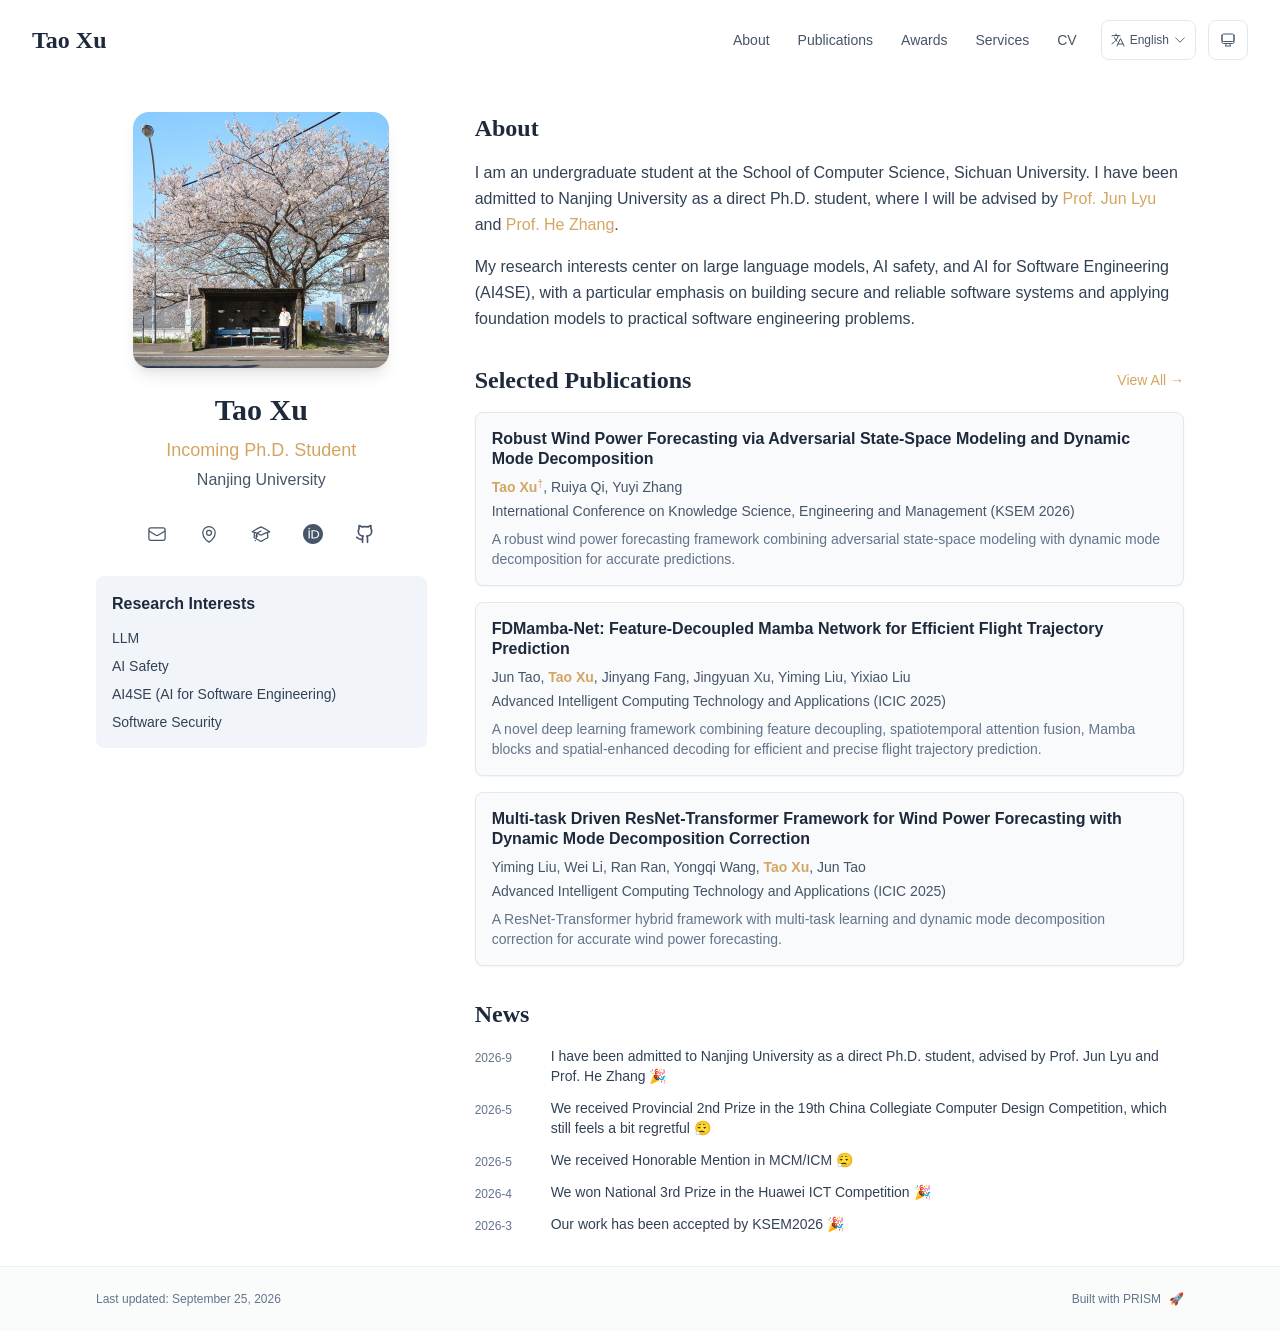
==== commit c2c14cc5: "content: update research interests, add NJU PhD admission, refresh bio - Research interests -> LLM /" ====
--- a/index.html
+++ b/index.html
@@ -1,4 +1,4 @@
-<!DOCTYPE html><html lang="en" class="scroll-smooth"><head><meta charSet="utf-8"/><meta name="viewport" content="width=device-width, initial-scale=1"/><link rel="preload" as="image" href="/bio.jpg"/><link rel="stylesheet" href="/_next/static/css/220751dcb2cdf23d.css" data-precedence="next"/><link rel="preload" as="script" fetchPriority="low" href="/_next/static/chunks/webpack-679b75d1c4c2027c.js"/><script src="/_next/static/chunks/4bd1b696-70b6d399998de86a.js" async=""></script><script src="/_next/static/chunks/684-5aaa8290a129f299.js" async=""></script><script src="/_next/static/chunks/main-app-534a162b90a20530.js" async=""></script><script src="/_next/static/chunks/461-a9a5d7b05a71d978.js" async=""></script><script src="/_next/static/chunks/874-6cc630662f3664af.js" async=""></script><script src="/_next/static/chunks/291-e39730cc9327e39b.js" async=""></script><script src="/_next/static/chunks/app/layout-7402e7da85205e7e.js" async=""></script><script src="/_next/static/chunks/178-595a94b9af1e67b5.js" async=""></script><script src="/_next/static/chunks/748-84df502d24ed20fb.js" async=""></script><script src="/_next/static/chunks/app/page-6fb19242f84536ef.js" async=""></script><link rel="icon" href="/favicon.png" type="image/svg+xml"/><link rel="dns-prefetch" href="https://jialeliu.com"/><link rel="preconnect" href="https://jialeliu.com" crossorigin=""/><link rel="preload" as="font" type="font/woff2" href="https://jialeliu.com/fonts/georgiab.woff2" crossorigin=""/><script>
+<!DOCTYPE html><html lang="en" class="scroll-smooth"><head><meta charSet="utf-8"/><meta name="viewport" content="width=device-width, initial-scale=1"/><link rel="preload" as="image" href="/bio.jpg"/><link rel="stylesheet" href="/_next/static/css/16ac18946ecf734d.css" data-precedence="next"/><link rel="preload" as="script" fetchPriority="low" href="/_next/static/chunks/webpack-679b75d1c4c2027c.js"/><script src="/_next/static/chunks/4bd1b696-70b6d399998de86a.js" async=""></script><script src="/_next/static/chunks/684-5aaa8290a129f299.js" async=""></script><script src="/_next/static/chunks/main-app-534a162b90a20530.js" async=""></script><script src="/_next/static/chunks/461-a9a5d7b05a71d978.js" async=""></script><script src="/_next/static/chunks/874-6cc630662f3664af.js" async=""></script><script src="/_next/static/chunks/291-e39730cc9327e39b.js" async=""></script><script src="/_next/static/chunks/app/layout-7402e7da85205e7e.js" async=""></script><script src="/_next/static/chunks/178-595a94b9af1e67b5.js" async=""></script><script src="/_next/static/chunks/748-84df502d24ed20fb.js" async=""></script><script src="/_next/static/chunks/app/page-6fb19242f84536ef.js" async=""></script><link rel="icon" href="/favicon.png" type="image/svg+xml"/><link rel="dns-prefetch" href="https://jialeliu.com"/><link rel="preconnect" href="https://jialeliu.com" crossorigin=""/><link rel="preload" as="font" type="font/woff2" href="https://jialeliu.com/fonts/georgiab.woff2" crossorigin=""/><script>
               try {
                 const theme = localStorage.getItem('theme-storage');
                 const parsed = theme ? JSON.parse(theme) : null;
@@ -59,5 +59,15 @@
       root.lang = 'en';
       root.setAttribute('data-locale', 'en');
     }
-  </script><title>Tao Xu</title><meta name="description" content="Undergraduate student at Sichuan University."/><meta name="author" content="Tao Xu"/><meta name="keywords" content="Tao Xu,PhD,Research,Sichuan University"/><meta name="creator" content="Tao Xu"/><meta name="publisher" content="Tao Xu"/><meta property="og:title" content="Tao Xu"/><meta property="og:description" content="Undergraduate student at Sichuan University."/><meta property="og:site_name" content="Tao Xu&#x27;s Academic Website"/><meta property="og:locale" content="en_US"/><meta property="og:type" content="website"/><meta name="twitter:card" content="summary"/><meta name="twitter:title" content="Tao Xu"/><meta name="twitter:description" content="Undergraduate student at Sichuan University."/><link rel="icon" href="/favicon.png"/><script>document.querySelectorAll('body link[rel="icon"], body link[rel="apple-touch-icon"]').forEach(el => document.head.appendChild(el))</script><script src="/_next/static/chunks/polyfills-42372ed130431b0a.js" noModule=""></script></head><body class="font-sans antialiased"><div style="visibility:hidden"><nav class="fixed top-0 left-0 right-0 z-50" data-headlessui-state=""><div class="transition-all duration-300 ease-out bg-transparent" style="transform:translateY(-100px)"><div class="max-w-7xl mx-auto px-4 sm:px-6 lg:px-8"><div class="flex justify-between items-center h-16 lg:h-20"><div class="flex-shrink-0" tabindex="0"><a class="text-xl lg:text-2xl font-serif font-semibold text-primary hover:text-accent transition-colors duration-200" href="/">Tao Xu</a></div><div class="hidden lg:block"><div class="ml-10 flex items-center space-x-3"><div class="relative flex items-baseline space-x-1"><a data-nav-href="/" class="relative px-3 py-2 text-sm font-medium rounded-lg transition-colors duration-150 text-primary" href="/">About</a><a data-nav-href="/publications" class="relative px-3 py-2 text-sm font-medium rounded-lg transition-colors duration-150 text-neutral-600" href="/publications/">Publications</a><a data-nav-href="/awards" class="relative px-3 py-2 text-sm font-medium rounded-lg transition-colors duration-150 text-neutral-600" href="/awards/">Awards</a><a data-nav-href="/services" class="relative px-3 py-2 text-sm font-medium rounded-lg transition-colors duration-150 text-neutral-600" href="/services/">Services</a><a data-nav-href="/cv" class="relative px-3 py-2 text-sm font-medium rounded-lg transition-colors duration-150 text-neutral-600" href="/cv/">CV</a></div><div class="flex items-center justify-center w-14 h-10 rounded-lg border border-neutral-200 dark:border-[rgba(148,163,184,0.24)] bg-background dark:bg-neutral-800"><div class="w-6 h-4 rounded bg-neutral-300 animate-pulse"></div></div><div class="flex items-center justify-center w-10 h-10 rounded-lg border border-neutral-200 dark:border-[rgba(148,163,184,0.24)] bg-background dark:bg-neutral-800"><div class="w-4 h-4 rounded-full bg-neutral-300 animate-pulse"></div></div></div></div><div class="lg:hidden flex items-center space-x-2"><div class="flex items-center justify-center w-14 h-10 rounded-lg border border-neutral-200 dark:border-[rgba(148,163,184,0.24)] bg-background dark:bg-neutral-800"><div class="w-6 h-4 rounded bg-neutral-300 animate-pulse"></div></div><div class="flex items-center justify-center w-10 h-10 rounded-lg border border-neutral-200 dark:border-[rgba(148,163,184,0.24)] bg-background dark:bg-neutral-800"><div class="w-4 h-4 rounded-full bg-neutral-300 animate-pulse"></div></div><button class="inline-flex items-center justify-center p-2 rounded-md text-neutral-600 hover:text-primary hover:bg-neutral-100 dark:hover:bg-neutral-800 focus:outline-none focus:ring-2 focus:ring-inset focus:ring-accent transition-colors duration-200" id="headlessui-disclosure-button-«R7pdb»" type="button" aria-expanded="false" data-headlessui-state=""><span class="sr-only">Open main menu</span><div><svg xmlns="http://www.w3.org/2000/svg" fill="none" viewBox="0 0 24 24" stroke-width="1.5" stroke="currentColor" aria-hidden="true" data-slot="icon" class="block h-6 w-6"><path stroke-linecap="round" stroke-linejoin="round" d="M3.75 6.75h16.5M3.75 12h16.5m-16.5 5.25h16.5"></path></svg></div></button></div></div></div></div></nav><main class="min-h-screen pt-16 lg:pt-20"><div class="max-w-6xl mx-auto px-4 sm:px-6 lg:px-8 py-8 bg-background min-h-screen"><div class="grid grid-cols-1 lg:grid-cols-3 gap-12"><div class="lg:col-span-1"><div class="sticky top-8" style="opacity:0;transform:translateY(20px)"><div class="w-64 h-64 mx-auto mb-6 rounded-2xl overflow-hidden shadow-lg hover:shadow-xl transition-all duration-200 hover:scale-105"><img alt="Tao Xu" width="256" height="256" decoding="async" data-nimg="1" class="w-full h-full object-cover object-[32%_center]" style="color:transparent" src="/bio.jpg"/></div><div class="text-center mb-6"><h1 class="text-3xl font-serif font-bold text-primary mb-2">Tao Xu</h1><p class="text-lg text-accent font-medium mb-1">Undergraduate</p><p class="text-neutral-600 mb-2">Sichuan University</p></div><div class="flex flex-wrap justify-center gap-3 sm:gap-4 mb-6 relative px-2"><div class="relative"><button class="p-2 sm:p-2 transition-colors duration-200 text-neutral-600 dark:text-neutral-400 hover:text-accent" aria-label="Email"><svg xmlns="http://www.w3.org/2000/svg" fill="none" viewBox="0 0 24 24" stroke-width="1.5" stroke="currentColor" aria-hidden="true" data-slot="icon" class="h-5 w-5"><path stroke-linecap="round" stroke-linejoin="round" d="M21.75 6.75v10.5a2.25 2.25 0 0 1-2.25 2.25h-15a2.25 2.25 0 0 1-2.25-2.25V6.75m19.5 0A2.25 2.25 0 0 0 19.5 4.5h-15a2.25 2.25 0 0 0-2.25 2.25m19.5 0v.243a2.25 2.25 0 0 1-1.07 1.916l-7.5 4.615a2.25 2.25 0 0 1-2.36 0L3.32 8.91a2.25 2.25 0 0 1-1.07-1.916V6.75"></path></svg></button></div><div class="relative"><button class="p-2 sm:p-2 transition-colors duration-200 text-neutral-600 dark:text-neutral-400 hover:text-accent" aria-label="Location"><svg xmlns="http://www.w3.org/2000/svg" fill="none" viewBox="0 0 24 24" stroke-width="1.5" stroke="currentColor" aria-hidden="true" data-slot="icon" class="h-5 w-5"><path stroke-linecap="round" stroke-linejoin="round" d="M15 10.5a3 3 0 1 1-6 0 3 3 0 0 1 6 0Z"></path><path stroke-linecap="round" stroke-linejoin="round" d="M19.5 10.5c0 7.142-7.5 11.25-7.5 11.25S4.5 17.642 4.5 10.5a7.5 7.5 0 1 1 15 0Z"></path></svg></button></div><a href="https://scholar.google.com/citations?user=cnf2xiQAAAAJ&amp;hl=en" target="_blank" rel="noopener noreferrer" class="p-2 sm:p-2 text-neutral-600 dark:text-neutral-400 hover:text-accent transition-colors duration-200" aria-label="Google Scholar"><svg xmlns="http://www.w3.org/2000/svg" fill="none" viewBox="0 0 24 24" stroke-width="1.5" stroke="currentColor" aria-hidden="true" data-slot="icon" class="h-5 w-5"><path stroke-linecap="round" stroke-linejoin="round" d="M4.26 10.147a60.438 60.438 0 0 0-.491 6.347A48.62 48.62 0 0 1 12 20.904a48.62 48.62 0 0 1 8.232-4.41 60.46 60.46 0 0 0-.491-6.347m-15.482 0a50.636 50.636 0 0 0-2.658-.813A59.906 59.906 0 0 1 12 3.493a59.903 59.903 0 0 1 10.399 5.84c-.896.248-1.783.52-2.658.814m-15.482 0A50.717 50.717 0 0 1 12 13.489a50.702 50.702 0 0 1 7.74-3.342M6.75 15a.75.75 0 1 0 0-1.5.75.75 0 0 0 0 1.5Zm0 0v-3.675A55.378 55.378 0 0 1 12 8.443m-7.007 11.55A5.981 5.981 0 0 0 6.75 15.75v-1.5"></path></svg></a><a href="https://orcid.org/my-orcid?orcid=0009-0009-2462-9819" target="_blank" rel="noopener noreferrer" class="p-2 sm:p-2 text-neutral-600 dark:text-neutral-400 hover:text-accent transition-colors duration-200" aria-label="ORCID"><svg viewBox="0 0 24 24" fill="currentColor" class="h-5 w-5" xmlns="http://www.w3.org/2000/svg"><path d="M12 0C5.372 0 0 5.372 0 12s5.372 12 12 12 12-5.372 12-12S18.628 0 12 0zM7.369 4.378c.525 0 .947.431.947.947s-.422.947-.947.947a.95.95 0 0 1-.947-.947c0-.525.422-.947.947-.947zm-.722 3.038h1.444v10.041H6.647V7.416zm3.562 0h3.9c3.712 0 5.344 2.653 5.344 5.025 0 2.578-2.016 5.025-5.325 5.025h-3.919V7.416zm1.444 1.303v7.444h2.297c3.272 0 4.022-2.484 4.022-3.722 0-2.016-1.284-3.722-4.097-3.722h-2.222z"></path></svg></a><a href="https://github.com/L77Doncic" target="_blank" rel="noopener noreferrer" class="p-2 sm:p-2 text-neutral-600 dark:text-neutral-400 hover:text-accent transition-colors duration-200" aria-label="GitHub"><svg xmlns="http://www.w3.org/2000/svg" width="24" height="24" viewBox="0 0 24 24" fill="none" stroke="currentColor" stroke-width="2" stroke-linecap="round" stroke-linejoin="round" class="lucide lucide-github h-5 w-5" aria-hidden="true"><path d="M15 22v-4a4.8 4.8 0 0 0-1-3.5c3 0 6-2 6-5.5.08-1.25-.27-2.48-1-3.5.28-1.15.28-2.35 0-3.5 0 0-1 0-3 1.5-2.64-.5-5.36-.5-8 0C6 2 5 2 5 2c-.3 1.15-.3 2.35 0 3.5A5.403 5.403 0 0 0 4 9c0 3.5 3 5.5 6 5.5-.39.49-.68 1.05-.85 1.65-.17.6-.22 1.23-.15 1.85v4"></path><path d="M9 18c-4.51 2-5-2-7-2"></path></svg></a></div><div class="bg-neutral-100 dark:bg-neutral-800 rounded-lg p-4 mb-6 hover:shadow-lg transition-all duration-200 hover:scale-[1.02]"><h3 class="font-semibold text-primary mb-3">Research Interests</h3><div class="space-y-2 text-sm text-neutral-700 dark:text-neutral-500"><div>LLM</div><div>Multimodal Generation and Understanding</div><div>AI4Science</div><div>Embodied Intelligence (VLA)</div><div>World Model</div></div></div></div></div><div class="lg:col-span-2 space-y-8"><section id="about" class="scroll-mt-24 space-y-8"><section style="opacity:0;transform:translateY(20px)"><h2 class="text-2xl font-serif font-bold text-primary mb-4">About</h2><div class="text-neutral-700 dark:text-neutral-600 leading-relaxed"><p class="mb-4 last:mb-0">I am an undergraduate student at the School of Computer Science, Sichuan University.</p>
-<p class="mb-4 last:mb-0">My current research interests focus on the theory and cross-application of fundamental AI models, with a particular emphasis on large language models, multimodal generation and understanding, embodied intelligence (VLA), the adaptation and optimization of domain-specific large models, cutting-edge paradigms, and core problems in AI4Science.</p></div></section><section style="opacity:0;transform:translateY(20px)"><div class="flex items-center justify-between mb-4"><h2 class="text-2xl font-serif font-bold text-primary">Selected Publications</h2><a class="text-accent hover:text-accent-dark text-sm font-medium transition-all duration-200 rounded hover:bg-accent/10 hover:shadow-sm" href="/publications/">View All<!-- --> →</a></div><div class="space-y-4"><div class="bg-neutral-50 dark:bg-neutral-800 p-4 rounded-lg shadow-sm border border-neutral-200 dark:border-[rgba(148,163,184,0.24)] hover:shadow-lg transition-all duration-200 hover:scale-[1.02]" style="opacity:0;transform:translateY(20px)"><h3 class="font-semibold text-primary mb-2 leading-tight">Robust Wind Power Forecasting via Adversarial State-Space Modeling and Dynamic Mode Decomposition</h3><p class="text-sm text-neutral-600 dark:text-neutral-500 mb-1"><span><span class="font-semibold text-accent ">Tao Xu</span><sup class="ml-0 text-accent">†</sup>, </span><span><span class=" ">Ruiya Qi</span>, </span><span><span class=" ">Yuyi Zhang</span></span></p><p class="text-sm text-neutral-600 dark:text-neutral-500 mb-2">International Conference on Knowledge Science, Engineering and Management (KSEM 2026)</p><p class="text-sm text-neutral-500 dark:text-neutral-500 line-clamp-2">A robust wind power forecasting framework combining adversarial state-space modeling with dynamic mode decomposition for accurate predictions.</p></div><div class="bg-neutral-50 dark:bg-neutral-800 p-4 rounded-lg shadow-sm border border-neutral-200 dark:border-[rgba(148,163,184,0.24)] hover:shadow-lg transition-all duration-200 hover:scale-[1.02]" style="opacity:0;transform:translateY(20px)"><h3 class="font-semibold text-primary mb-2 leading-tight">FDMamba-Net: Feature-Decoupled Mamba Network for Efficient Flight Trajectory Prediction</h3><p class="text-sm text-neutral-600 dark:text-neutral-500 mb-1"><span><span class=" ">Jun Tao</span>, </span><span><span class="font-semibold text-accent ">Tao Xu</span>, </span><span><span class=" ">Jinyang Fang</span>, </span><span><span class=" ">Jingyuan Xu</span>, </span><span><span class=" ">Yiming Liu</span>, </span><span><span class=" ">Yixiao Liu</span></span></p><p class="text-sm text-neutral-600 dark:text-neutral-500 mb-2">Advanced Intelligent Computing Technology and Applications (ICIC 2025)</p><p class="text-sm text-neutral-500 dark:text-neutral-500 line-clamp-2">A novel deep learning framework combining feature decoupling, spatiotemporal attention fusion, Mamba blocks and spatial-enhanced decoding for efficient and precise flight trajectory prediction.</p></div><div class="bg-neutral-50 dark:bg-neutral-800 p-4 rounded-lg shadow-sm border border-neutral-200 dark:border-[rgba(148,163,184,0.24)] hover:shadow-lg transition-all duration-200 hover:scale-[1.02]" style="opacity:0;transform:translateY(20px)"><h3 class="font-semibold text-primary mb-2 leading-tight">Multi-task Driven ResNet-Transformer Framework for Wind Power Forecasting with Dynamic Mode Decomposition Correction</h3><p class="text-sm text-neutral-600 dark:text-neutral-500 mb-1"><span><span class=" ">Yiming Liu</span>, </span><span><span class=" ">Wei Li</span>, </span><span><span class=" ">Ran Ran</span>, </span><span><span class=" ">Yongqi Wang</span>, </span><span><span class="font-semibold text-accent ">Tao Xu</span>, </span><span><span class=" ">Jun Tao</span></span></p><p class="text-sm text-neutral-600 dark:text-neutral-500 mb-2">Advanced Intelligent Computing Technology and Applications (ICIC 2025)</p><p class="text-sm text-neutral-500 dark:text-neutral-500 line-clamp-2">A ResNet-Transformer hybrid framework with multi-task learning and dynamic mode decomposition correction for accurate wind power forecasting.</p></div></div></section><section style="opacity:0;transform:translateY(20px)"><h2 class="text-2xl font-serif font-bold text-primary mb-4">News</h2><div class="space-y-3"><div class="flex items-start space-x-3"><span class="text-xs text-neutral-500 mt-1 w-16 flex-shrink-0">2026-5</span><p class="text-sm text-neutral-700">We received Provincial 2nd Prize in the 19th China Collegiate Computer Design Competition, which still feels a bit regretful 😮‍💨</p></div><div class="flex items-start space-x-3"><span class="text-xs text-neutral-500 mt-1 w-16 flex-shrink-0">2026-5</span><p class="text-sm text-neutral-700">We received Honorable Mention in MCM/ICM 😮‍💨</p></div><div class="flex items-start space-x-3"><span class="text-xs text-neutral-500 mt-1 w-16 flex-shrink-0">2026-4</span><p class="text-sm text-neutral-700">We won National 3rd Prize in the Huawei ICT Competition 🎉</p></div><div class="flex items-start space-x-3"><span class="text-xs text-neutral-500 mt-1 w-16 flex-shrink-0">2026-3</span><p class="text-sm text-neutral-700">Our work has been accepted by KSEM2026 🎉</p></div></div></section></section></div></div></div><!--$--><!--/$--><!--$--><!--/$--></main><footer class="border-t border-neutral-200/50 bg-neutral-50/50 dark:bg-neutral-900/50 dark:border-neutral-700/50"><div class="max-w-6xl mx-auto px-4 sm:px-6 lg:px-8 py-6"><div class="flex flex-col sm:flex-row justify-between items-center gap-2"><p class="text-xs text-neutral-500">Last updated<!-- -->: <!-- -->May 25, 2026</p><p class="text-xs text-neutral-500 flex items-center"><a href="https://github.com/xyjoey/PRISM" target="_blank" rel="noopener noreferrer">Built with PRISM</a><span class="ml-2">🚀</span></p></div></div></footer></div><script src="/_next/static/chunks/webpack-679b75d1c4c2027c.js" async=""></script><script>(self.__next_f=self.__next_f||[]).push([0])</script><script>self.__next_f.push([1,"1:\"$Sreact.fragment\"\n3:I[3719,[\"461\",\"static/chunks/461-a9a5d7b05a71d978.js\",\"874\",\"static/chunks/874-6cc630662f3664af.js\",\"291\",\"static/chunks/291-e39730cc9327e39b.js\",\"177\",\"static/chunks/app/layout-7402e7da85205e7e.js\"],\"ThemeProvider\"]\n4:I[310,[\"461\",\"static/chunks/461-a9a5d7b05a71d978.js\",\"874\",\"static/chunks/874-6cc630662f3664af.js\",\"291\",\"static/chunks/291-e39730cc9327e39b.js\",\"177\",\"static/chunks/app/layout-7402e7da85205e7e.js\"],\"LocaleProvider\"]\n5:I[4574,[\"461\",\"static/chunks/461-a9a5d7b05a71d978.js\",\"874\",\"static/chunks/874-6cc630662f3664af.js\",\"291\",\"static/chunks/291-e39730cc9327e39b.js\",\"177\",\"static/chunks/app/layout-7402e7da85205e7e.js\"],\"default\"]\n6:I[7555,[],\"\"]\n7:I[1295,[],\"\"]\n8:I[2548,[\"461\",\"static/chunks/461-a9a5d7b05a71d978.js\",\"874\",\"static/chunks/874-6cc630662f3664af.js\",\"291\",\"static/chunks/291-e39730cc9327e39b.js\",\"177\",\"static/chunks/app/layout-7402e7da85205e7e.js\"],\"default\"]\n9:I[6613,[\"461\",\"static/chunks/461-a9a5d7b05a71d978.js\",\"178\",\"static/chunks/178-595a94b9af1e67b5.js\",\"874\",\"static/chunks/874-6cc630662f3664af.js\",\"748\",\"static/chunks/748-84df502d24ed20fb.js\",\"974\",\"static/chunks/app/page-6fb19242f84536ef.js\"],\"default\"]\n14:I[9665,[],\"MetadataBoundary\"]\n16:I[9665,[],\"OutletBoundary\"]\n19:I[4911,[],\"AsyncMetadataOutlet\"]\n1b:I[9665,[],\"ViewportBoundary\"]\n1d:I[6614,[],\"\"]\n:HL[\"/_next/static/css/220751dcb2cdf23d.css\",\"style\"]\n2:T5d7,\n    try {\n      const cfg = {\"enabled\":true,\"locales\":[\"zh\",\"en\"],\"defaultLocale\":\"en\",\"mode\":\"auto\",\"fixedLocale\":\"en\",\"persist\":true,\"switcher\":true,\"labels\":{\"zh\":\"中文\",\"en\":\"English\"}};\n      const storageKey = 'locale-storage';\n      const normalize = (value) =\u003e typeof value === 'string' ? value.trim().replace('_', '-').toLowerCase() : '';\n      const matchLocale = (candidate) =\u003e {\n        const normalized = normalize(candidate);\n        if (!normalized) return null;\n        if (cfg.locales.includes(normalized)) return normalized;\n        const language = normalized.split('-')[0];\n        if (cfg.locales.includes(language)) return language;\n     "])</script><script>self.__next_f.push([1,"   return null;\n      };\n\n      let resolved = null;\n\n      if (!cfg.enabled) {\n        resolved = cfg.defaultLocale;\n      } else if (cfg.persist) {\n        resolved = matchLocale(localStorage.getItem(storageKey));\n      }\n\n      if (!resolved) {\n        if (cfg.mode === 'fixed') {\n          resolved = cfg.fixedLocale;\n        } else {\n          resolved = matchLocale(navigator.language);\n        }\n      }\n\n      if (!resolved) {\n        resolved = cfg.defaultLocale;\n      }\n\n      const root = document.documentElement;\n      root.lang = resolved;\n      root.setAttribute('data-locale', resolved);\n\n      if (cfg.persist) {\n        localStorage.setItem(storageKey, resolved);\n      }\n    } catch (e) {\n      const root = document.documentElement;\n      root.lang = 'en';\n      root.setAttribute('data-locale', 'en');\n    }\n  a:T4d2,@inproceedings{xu2026robust,\n  title = {Robust Wind Power Forecasting via Adversarial State-Space Modeling and Dynamic Mode Decomposition},\n  author = {Tao Xu and Ruiya Qi and Yuyi Zhang},\n  booktitle = {International Conference on Knowledge Science, Engineering and Management (KSEM 2026)},\n  year = {2026},\n  month = {jul},\n  pages = {73--82},\n  volume = {16637},\n  series = {Lecture Notes in Computer Science},\n  publisher = {Springer},\n  doi = {10.1007/978-981-92-2868-3_6},\n  urldate = {2026-02-25},\n  abstract = {Time series forecasting in renewable energy, particularly wind power prediction, is challenged by non-stationarity, distribution shifts, and complex temporal dependencies. We propose a hybrid forecasting framework that combines deep sequence modeling with adversarial learning and physics-inspired error correction. The model captures both short- and long-term dependencies, integrates contextual meteorological signals, and refines predictions through residual decomposition. Extensive experiments on wind power forecasting tasks demonstrate that our approach achieves significant improvements in RMSE and MAE over classical baselines, highlighting its effectiveness for real-world tempora"])</script><script>self.__next_f.push([1,"l sequence prediction.}\n}b:T44d,Accurate flight trajectory forecasting is crucial for air traffic management and UAV navigation. However, the task is highly challenging due to complex spatiotemporal dependencies in long sequences and computational constraints. Thus, we propose FDMamba-Net, a novel deep learning-based framework for trajectory prediction that achieves both high efficiency and precision. It combines feature decoupling, spatiotemporal attention fusion, state-space modeling, and spatial-enhanced decoding. The framework first uses a feature decoupling module to divide raw inputs into independent subspaces to eliminate feature interference. Then, spatiotemporal attention fusion is applied to model dynamic temporal relationships. Next, multi-layer Mamba blocks conduct multi-scale temporal modeling. Finally, spatial features are optimized through adaptive weight-enhanced decoding. Experiments show that FDMamba-Net surpasses baseline methods. Compared to Transformer-based approaches, it achieves better performance with 55.5% fewer parameters, making it a promising solution for efficient trajectory prediction.c:T6a2,@inproceedings{tao2025fdmamba,\n  title = {FDMamba-Net: Feature-Decoupled Mamba Network for Efficient Flight Trajectory Prediction},\n  author = {Jun Tao and Tao Xu and Jinyang Fang and Jingyuan Xu and Yiming Liu and Yixiao Liu},\n  booktitle = {Advanced Intelligent Computing Technology and Applications (ICIC 2025)},\n  year = {2025},\n  month = {jul},\n  pages = {460--471},\n  publisher = {Springer},\n  address = {Singapore},\n  series = {Communications in Computer and Information Science (CCIS)},\n  volume = {2567},\n  doi = {10.1007/978-981-96-9952-0_39},\n  urldate = {2026-02-25},\n  abstract = {Accurate flight trajectory forecasting is crucial for air traffic management and UAV navigation. However, the task is highly challenging due to complex spatiotemporal dependencies in long sequences and computational constraints. Thus, we propose FDMamba-Net, a novel deep learning-based framework for trajectory pr"])</script><script>self.__next_f.push([1,"ediction that achieves both high efficiency and precision. It combines feature decoupling, spatiotemporal attention fusion, state-space modeling, and spatial-enhanced decoding. The framework first uses a feature decoupling module to divide raw inputs into independent subspaces to eliminate feature interference. Then, spatiotemporal attention fusion is applied to model dynamic temporal relationships. Next, multi-layer Mamba blocks conduct multi-scale temporal modeling. Finally, spatial features are optimized through adaptive weight-enhanced decoding. Experiments show that FDMamba-Net surpasses baseline methods. Compared to Transformer-based approaches, it achieves better performance with 55.5% fewer parameters, making it a promising solution for efficient trajectory prediction.}\n}d:T648,Wind power generation, as one of the most critical clean energy sources and substitutes for fossil fuels, constitutes a pivotal component in achieving carbon neutrality. In power dispatch operations, the efficiency and accuracy of wind power forecasting serve as the most crucial and influential factors for grid management and operational decision-making. Current wind power prediction methodologies predominantly rely on historical single data source, while suffering from accumulating errors over extended forecasting horizons, leading to significant degradation in prediction accuracy that fails to meet grid scheduling requirements. To address the challenges of temporal dependency and error accumulation in wind power forecasting, we propose a deep learning framework based on multi-task dynamic learning and error correction. The model employs a ResNet-Transformer hybrid architecture, where Temporal Convolutional Networks (TCN) extract localized temporal features, while Transformer encoders capture long-term temporal dependencies through self-attention mechanisms, enhanced by residual connections for hierarchical feature reuse. Experimental validation on real-world wind farm datasets demonstrates that the calibrated predictions achieve "])</script><script>self.__next_f.push([1,"a 45.686% RMSE reduction, evidencing the method's effectiveness under complex meteorological conditions. Comparative analyses further reveal substantial improvements in both short-term (\u003c6 h) and extended-range (\u003e24 h) forecasting performance compared to conventional baselines, establishing technical advantages for practical grid integration applications.e:T8a3,"])</script><script>self.__next_f.push([1,"@inproceedings{liu2025multitask,\n  title = {Multi-task Driven ResNet-Transformer Framework for Wind Power Forecasting with Dynamic Mode Decomposition Correction},\n  author = {Yiming Liu and Wei Li and Ran Ran and Yongqi Wang and Tao Xu and Jun Tao},\n  booktitle = {Advanced Intelligent Computing Technology and Applications (ICIC 2025)},\n  year = {2025},\n  month = {jul},\n  pages = {458--467},\n  publisher = {Springer},\n  address = {Singapore},\n  series = {Lecture Notes in Computer Science (LNCS)},\n  volume = {15849},\n  doi = {10.1007/978-981-96-9881-3_38},\n  urldate = {2026-02-25},\n  abstract = {Wind power generation, as one of the most critical clean energy sources and substitutes for fossil fuels, constitutes a pivotal component in achieving carbon neutrality. In power dispatch operations, the efficiency and accuracy of wind power forecasting serve as the most crucial and influential factors for grid management and operational decision-making. Current wind power prediction methodologies predominantly rely on historical single data source, while suffering from accumulating errors over extended forecasting horizons, leading to significant degradation in prediction accuracy that fails to meet grid scheduling requirements. To address the challenges of temporal dependency and error accumulation in wind power forecasting, we propose a deep learning framework based on multi-task dynamic learning and error correction. The model employs a ResNet-Transformer hybrid architecture, where Temporal Convolutional Networks (TCN) extract localized temporal features, while Transformer encoders capture long-term temporal dependencies through self-attention mechanisms, enhanced by residual connections for hierarchical feature reuse. Experimental validation on real-world wind farm datasets demonstrates that the calibrated predictions achieve a 45.686% RMSE reduction, evidencing the method's effectiveness under complex meteorological conditions. Comparative analyses further reveal substantial improvements in both short-term (\u003c6 h) and extended-range (\u003e24 h) forecasting performance compared to conventional baselines, establishing technical advantages for practical grid integration applications.}\n}"])</script><script>self.__next_f.push([1,"f:T4d2,@inproceedings{xu2026robust,\n  title = {Robust Wind Power Forecasting via Adversarial State-Space Modeling and Dynamic Mode Decomposition},\n  author = {Tao Xu and Ruiya Qi and Yuyi Zhang},\n  booktitle = {International Conference on Knowledge Science, Engineering and Management (KSEM 2026)},\n  year = {2026},\n  month = {jul},\n  pages = {73--82},\n  volume = {16637},\n  series = {Lecture Notes in Computer Science},\n  publisher = {Springer},\n  doi = {10.1007/978-981-92-2868-3_6},\n  urldate = {2026-02-25},\n  abstract = {Time series forecasting in renewable energy, particularly wind power prediction, is challenged by non-stationarity, distribution shifts, and complex temporal dependencies. We propose a hybrid forecasting framework that combines deep sequence modeling with adversarial learning and physics-inspired error correction. The model captures both short- and long-term dependencies, integrates contextual meteorological signals, and refines predictions through residual decomposition. Extensive experiments on wind power forecasting tasks demonstrate that our approach achieves significant improvements in RMSE and MAE over classical baselines, highlighting its effectiveness for real-world temporal sequence prediction.}\n}10:T44d,Accurate flight trajectory forecasting is crucial for air traffic management and UAV navigation. However, the task is highly challenging due to complex spatiotemporal dependencies in long sequences and computational constraints. Thus, we propose FDMamba-Net, a novel deep learning-based framework for trajectory prediction that achieves both high efficiency and precision. It combines feature decoupling, spatiotemporal attention fusion, state-space modeling, and spatial-enhanced decoding. The framework first uses a feature decoupling module to divide raw inputs into independent subspaces to eliminate feature interference. Then, spatiotemporal attention fusion is applied to model dynamic temporal relationships. Next, multi-layer Mamba blocks conduct multi-scale temporal modeling. Finally, spa"])</script><script>self.__next_f.push([1,"tial features are optimized through adaptive weight-enhanced decoding. Experiments show that FDMamba-Net surpasses baseline methods. Compared to Transformer-based approaches, it achieves better performance with 55.5% fewer parameters, making it a promising solution for efficient trajectory prediction.11:T6a2,@inproceedings{tao2025fdmamba,\n  title = {FDMamba-Net: Feature-Decoupled Mamba Network for Efficient Flight Trajectory Prediction},\n  author = {Jun Tao and Tao Xu and Jinyang Fang and Jingyuan Xu and Yiming Liu and Yixiao Liu},\n  booktitle = {Advanced Intelligent Computing Technology and Applications (ICIC 2025)},\n  year = {2025},\n  month = {jul},\n  pages = {460--471},\n  publisher = {Springer},\n  address = {Singapore},\n  series = {Communications in Computer and Information Science (CCIS)},\n  volume = {2567},\n  doi = {10.1007/978-981-96-9952-0_39},\n  urldate = {2026-02-25},\n  abstract = {Accurate flight trajectory forecasting is crucial for air traffic management and UAV navigation. However, the task is highly challenging due to complex spatiotemporal dependencies in long sequences and computational constraints. Thus, we propose FDMamba-Net, a novel deep learning-based framework for trajectory prediction that achieves both high efficiency and precision. It combines feature decoupling, spatiotemporal attention fusion, state-space modeling, and spatial-enhanced decoding. The framework first uses a feature decoupling module to divide raw inputs into independent subspaces to eliminate feature interference. Then, spatiotemporal attention fusion is applied to model dynamic temporal relationships. Next, multi-layer Mamba blocks conduct multi-scale temporal modeling. Finally, spatial features are optimized through adaptive weight-enhanced decoding. Experiments show that FDMamba-Net surpasses baseline methods. Compared to Transformer-based approaches, it achieves better performance with 55.5% fewer parameters, making it a promising solution for efficient trajectory prediction.}\n}12:T648,Wind power generation, as one of"])</script><script>self.__next_f.push([1," the most critical clean energy sources and substitutes for fossil fuels, constitutes a pivotal component in achieving carbon neutrality. In power dispatch operations, the efficiency and accuracy of wind power forecasting serve as the most crucial and influential factors for grid management and operational decision-making. Current wind power prediction methodologies predominantly rely on historical single data source, while suffering from accumulating errors over extended forecasting horizons, leading to significant degradation in prediction accuracy that fails to meet grid scheduling requirements. To address the challenges of temporal dependency and error accumulation in wind power forecasting, we propose a deep learning framework based on multi-task dynamic learning and error correction. The model employs a ResNet-Transformer hybrid architecture, where Temporal Convolutional Networks (TCN) extract localized temporal features, while Transformer encoders capture long-term temporal dependencies through self-attention mechanisms, enhanced by residual connections for hierarchical feature reuse. Experimental validation on real-world wind farm datasets demonstrates that the calibrated predictions achieve a 45.686% RMSE reduction, evidencing the method's effectiveness under complex meteorological conditions. Comparative analyses further reveal substantial improvements in both short-term (\u003c6 h) and extended-range (\u003e24 h) forecasting performance compared to conventional baselines, establishing technical advantages for practical grid integration applications.13:T8a3,"])</script><script>self.__next_f.push([1,"@inproceedings{liu2025multitask,\n  title = {Multi-task Driven ResNet-Transformer Framework for Wind Power Forecasting with Dynamic Mode Decomposition Correction},\n  author = {Yiming Liu and Wei Li and Ran Ran and Yongqi Wang and Tao Xu and Jun Tao},\n  booktitle = {Advanced Intelligent Computing Technology and Applications (ICIC 2025)},\n  year = {2025},\n  month = {jul},\n  pages = {458--467},\n  publisher = {Springer},\n  address = {Singapore},\n  series = {Lecture Notes in Computer Science (LNCS)},\n  volume = {15849},\n  doi = {10.1007/978-981-96-9881-3_38},\n  urldate = {2026-02-25},\n  abstract = {Wind power generation, as one of the most critical clean energy sources and substitutes for fossil fuels, constitutes a pivotal component in achieving carbon neutrality. In power dispatch operations, the efficiency and accuracy of wind power forecasting serve as the most crucial and influential factors for grid management and operational decision-making. Current wind power prediction methodologies predominantly rely on historical single data source, while suffering from accumulating errors over extended forecasting horizons, leading to significant degradation in prediction accuracy that fails to meet grid scheduling requirements. To address the challenges of temporal dependency and error accumulation in wind power forecasting, we propose a deep learning framework based on multi-task dynamic learning and error correction. The model employs a ResNet-Transformer hybrid architecture, where Temporal Convolutional Networks (TCN) extract localized temporal features, while Transformer encoders capture long-term temporal dependencies through self-attention mechanisms, enhanced by residual connections for hierarchical feature reuse. Experimental validation on real-world wind farm datasets demonstrates that the calibrated predictions achieve a 45.686% RMSE reduction, evidencing the method's effectiveness under complex meteorological conditions. Comparative analyses further reveal substantial improvements in both short-term (\u003c6 h) and extended-range (\u003e24 h) forecasting performance compared to conventional baselines, establishing technical advantages for practical grid integration applications.}\n}"])</script><script>self.__next_f.push([1,"0:{\"P\":null,\"b\":\"MNwN4BnPPCBsOcIZveyCU\",\"p\":\"\",\"c\":[\"\",\"\"],\"i\":false,\"f\":[[[\"\",{\"children\":[\"__PAGE__\",{}]},\"$undefined\",\"$undefined\",true],[\"\",[\"$\",\"$1\",\"c\",{\"children\":[[[\"$\",\"link\",\"0\",{\"rel\":\"stylesheet\",\"href\":\"/_next/static/css/220751dcb2cdf23d.css\",\"precedence\":\"next\",\"crossOrigin\":\"$undefined\",\"nonce\":\"$undefined\"}]],[\"$\",\"html\",null,{\"lang\":\"en\",\"className\":\"scroll-smooth\",\"suppressHydrationWarning\":true,\"children\":[[\"$\",\"head\",null,{\"children\":[[\"$\",\"link\",null,{\"rel\":\"icon\",\"href\":\"/favicon.png\",\"type\":\"image/svg+xml\"}],[\"$\",\"link\",null,{\"rel\":\"dns-prefetch\",\"href\":\"https://jialeliu.com\"}],[\"$\",\"link\",null,{\"rel\":\"preconnect\",\"href\":\"https://jialeliu.com\",\"crossOrigin\":\"\"}],[\"$\",\"link\",null,{\"rel\":\"preload\",\"as\":\"font\",\"type\":\"font/woff2\",\"href\":\"https://jialeliu.com/fonts/georgiab.woff2\",\"crossOrigin\":\"\"}],[\"$\",\"script\",null,{\"dangerouslySetInnerHTML\":{\"__html\":\"\\n              try {\\n                const theme = localStorage.getItem('theme-storage');\\n                const parsed = theme ? JSON.parse(theme) : null;\\n                const setting = parsed?.state?.theme || 'system';\\n                const prefersDark = typeof window !== 'undefined' \u0026\u0026 window.matchMedia \u0026\u0026 window.matchMedia('(prefers-color-scheme: dark)').matches;\\n                const effective = setting === 'dark' ? 'dark' : (setting === 'light' ? 'light' : (prefersDark ? 'dark' : 'light'));\\n                var root = document.documentElement;\\n                root.classList.add(effective);\\n                root.setAttribute('data-theme', effective);\\n              } catch (e) {\\n                var root = document.documentElement;\\n                root.classList.add('light');\\n                root.setAttribute('data-theme', 'light');\\n              }\\n            \"}}],[\"$\",\"script\",null,{\"dangerouslySetInnerHTML\":{\"__html\":\"$2\"}}]]}],[\"$\",\"body\",null,{\"className\":\"font-sans antialiased\",\"children\":[\"$\",\"$L3\",null,{\"children\":[\"$\",\"$L4\",null,{\"config\":{\"enabled\":true,\"locales\":[\"zh\",\"en\"],\"defaultLocale\":\"en\",\"mode\":\"auto\",\"fixedLocale\":\"en\",\"persist\":true,\"switcher\":true,\"labels\":{\"zh\":\"中文\",\"en\":\"English\"}},\"children\":[[\"$\",\"$L5\",null,{\"items\":[{\"title\":\"About\",\"type\":\"page\",\"target\":\"about\",\"href\":\"/\"},{\"title\":\"Publications\",\"type\":\"page\",\"target\":\"publications\",\"href\":\"/publications\"},{\"title\":\"Awards\",\"type\":\"page\",\"target\":\"awards\",\"href\":\"/awards\"},{\"title\":\"Services\",\"type\":\"page\",\"target\":\"services\",\"href\":\"/services\"},{\"title\":\"CV\",\"type\":\"page\",\"target\":\"cv\",\"href\":\"/cv\"}],\"siteTitle\":\"Tao Xu\",\"enableOnePageMode\":false,\"i18n\":\"$0:f:0:1:1:props:children:1:props:children:1:props:children:props:children:props:config\",\"itemsByLocale\":{\"zh\":[{\"title\":\"关于我\",\"type\":\"page\",\"target\":\"about\",\"href\":\"/\"},{\"title\":\"论文\",\"type\":\"page\",\"target\":\"publications\",\"href\":\"/publications\"},{\"title\":\"奖项\",\"type\":\"page\",\"target\":\"awards\",\"href\":\"/awards\"},{\"title\":\"服务\",\"type\":\"page\",\"target\":\"services\",\"href\":\"/services\"},{\"title\":\"简历\",\"type\":\"page\",\"target\":\"cv\",\"href\":\"/cv\"}],\"en\":[{\"title\":\"About\",\"type\":\"page\",\"target\":\"about\",\"href\":\"/\"},{\"title\":\"Publications\",\"type\":\"page\",\"target\":\"publications\",\"href\":\"/publications\"},{\"title\":\"Awards\",\"type\":\"page\",\"target\":\"awards\",\"href\":\"/awards\"},{\"title\":\"Services\",\"type\":\"page\",\"target\":\"services\",\"href\":\"/services\"},{\"title\":\"CV\",\"type\":\"page\",\"target\":\"cv\",\"href\":\"/cv\"}]},\"siteTitleByLocale\":{\"zh\":\"许涛\",\"en\":\"Tao Xu\"}}],[\"$\",\"main\",null,{\"className\":\"min-h-screen pt-16 lg:pt-20\",\"children\":[\"$\",\"$L6\",null,{\"parallelRouterKey\":\"children\",\"error\":\"$undefined\",\"errorStyles\":\"$undefined\",\"errorScripts\":\"$undefined\",\"template\":[\"$\",\"$L7\",null,{}],\"templateStyles\":\"$undefined\",\"templateScripts\":\"$undefined\",\"notFound\":[[[\"$\",\"title\",null,{\"children\":\"404: This page could not be found.\"}],[\"$\",\"div\",null,{\"style\":{\"fontFamily\":\"system-ui,\\\"Segoe UI\\\",Roboto,Helvetica,Arial,sans-serif,\\\"Apple Color Emoji\\\",\\\"Segoe UI Emoji\\\"\",\"height\":\"100vh\",\"textAlign\":\"center\",\"display\":\"flex\",\"flexDirection\":\"column\",\"alignItems\":\"center\",\"justifyContent\":\"center\"},\"children\":[\"$\",\"div\",null,{\"children\":[[\"$\",\"style\",null,{\"dangerouslySetInnerHTML\":{\"__html\":\"body{color:#000;background:#fff;margin:0}.next-error-h1{border-right:1px solid rgba(0,0,0,.3)}@media (prefers-color-scheme:dark){body{color:#fff;background:#000}.next-error-h1{border-right:1px solid rgba(255,255,255,.3)}}\"}}],[\"$\",\"h1\",null,{\"className\":\"next-error-h1\",\"style\":{\"display\":\"inline-block\",\"margin\":\"0 20px 0 0\",\"padding\":\"0 23px 0 0\",\"fontSize\":24,\"fontWeight\":500,\"verticalAlign\":\"top\",\"lineHeight\":\"49px\"},\"children\":404}],[\"$\",\"div\",null,{\"style\":{\"display\":\"inline-block\"},\"children\":[\"$\",\"h2\",null,{\"style\":{\"fontSize\":14,\"fontWeight\":400,\"lineHeight\":\"49px\",\"margin\":0},\"children\":\"This page could not be found.\"}]}]]}]}]],[]],\"forbidden\":\"$undefined\",\"unauthorized\":\"$undefined\"}]}],[\"$\",\"$L8\",null,{\"lastUpdated\":\"May 25, 2026\",\"lastUpdatedByLocale\":{\"zh\":\"2026年5月25日\",\"en\":\"May 25, 2026\"},\"defaultLocale\":\"en\"}]]}]}]}]]}]]}],{\"children\":[\"__PAGE__\",[\"$\",\"$1\",\"c\",{\"children\":[[\"$\",\"$L9\",null,{\"dataByLocale\":{\"zh\":{\"author\":{\"name\":\"许涛\",\"title\":\"本科生\",\"institution\":\"四川大学\",\"avatar\":\"/bio.jpg\"},\"social\":{\"email\":\"summer_xt17@163.com\",\"location\":\"成都，中国\",\"location_url\":\"https://www.google.com/maps/place/Sichuan+University+Jiang'an+Campus+%EF%BC%88North+Gate%EF%BC%89/@30.5628145,103.9918239,17z/data=!4m6!3m5!1s0x36efc13bad07ff69:0xe4ab49017832f663!8m2!3d30.562213!4d103.992544!16s%2Fg%2F11cm1lgcz8?entry=ttu\u0026g_ep=EgoyMDI2MDIxOC4wIKXMDSoASAFQAw%3D%3D\",\"location_details\":[\"川大路2号，\",\"双流区，成都，中国\"],\"google_scholar\":\"https://scholar.google.com/citations?user=cnf2xiQAAAAJ\u0026hl=en\",\"orcid\":\"https://orcid.org/my-orcid?orcid=0009-0009-2462-9819\",\"github\":\"https://github.com/L77Doncic\"},\"features\":{\"enable_likes\":false,\"enable_one_page_mode\":false},\"enableOnePageMode\":false,\"researchInterests\":[\"LLM\",\"多模态生成与理解\",\"AI4Science\",\"具身智能（VLA）\",\"世界模型\"],\"pagesToShow\":[{\"type\":\"about\",\"id\":\"about\",\"sections\":[{\"id\":\"about\",\"type\":\"markdown\",\"source\":\"bio.md\",\"title\":\"关于我\",\"content\":\"我目前是四川大学计算机学院本科生。\\n\\n目前，我的研究兴趣聚焦于人工智能基础模型的理论与交叉应用，重点关注大语言模型、多模态生成与理解、具身智能（VLA）、领域专用大模型的适配优化与前沿范式，以及AI4Science的核心问题。\\n\"},{\"id\":\"featured_publications\",\"type\":\"publications\",\"title\":\"精选论文\",\"filter\":\"selected\",\"limit\":5,\"publications\":[{\"id\":\"xu2026robust\",\"title\":\"Robust Wind Power Forecasting via Adversarial State-Space Modeling and Dynamic Mode Decomposition\",\"titleNodes\":[{\"type\":\"text\",\"text\":\"Robust Wind Power Forecasting via Adversarial State-Space Modeling and Dynamic Mode Decomposition\"}],\"authors\":[{\"name\":\"Tao Xu\",\"isHighlighted\":true,\"isCorresponding\":true,\"isCoAuthor\":false},{\"name\":\"Ruiya Qi\",\"isHighlighted\":false,\"isCorresponding\":false,\"isCoAuthor\":false},{\"name\":\"Yuyi Zhang\",\"isHighlighted\":false,\"isCorresponding\":false,\"isCoAuthor\":false}],\"year\":2026,\"month\":\"7\",\"type\":\"conference\",\"status\":\"published\",\"tags\":[\"Wind power forecasting\",\"State-space modeling\",\"Dynamic mode decomposition\"],\"keywords\":\"$0:f:0:1:2:children:1:props:children:0:props:dataByLocale:zh:pagesToShow:0:sections:1:publications:0:tags\",\"researchArea\":\"machine-learning\",\"journal\":\"\",\"conference\":\"International Conference on Knowledge Science, Engineering and Management (KSEM 2026)\",\"volume\":\"16637\",\"pages\":\"73--82\",\"doi\":\"10.1007/978-981-92-2868-3_6\",\"abstract\":\"Time series forecasting in renewable energy, particularly wind power prediction, is challenged by non-stationarity, distribution shifts, and complex temporal dependencies. We propose a hybrid forecasting framework that combines deep sequence modeling with adversarial learning and physics-inspired error correction. The model captures both short- and long-term dependencies, integrates contextual meteorological signals, and refines predictions through residual decomposition. Extensive experiments on wind power forecasting tasks demonstrate that our approach achieves significant improvements in RMSE and MAE over classical baselines, highlighting its effectiveness for real-world temporal sequence prediction.\",\"description\":\"A robust wind power forecasting framework combining adversarial state-space modeling with dynamic mode decomposition for accurate predictions.\",\"selected\":true,\"preview\":\"KSEM2026.png\",\"bibtex\":\"$a\"},{\"id\":\"tao2025fdmamba\",\"title\":\"FDMamba-Net: Feature-Decoupled Mamba Network for Efficient Flight Trajectory Prediction\",\"titleNodes\":[{\"type\":\"text\",\"text\":\"FDMamba-Net: Feature-Decoupled Mamba Network for Efficient Flight Trajectory Prediction\"}],\"authors\":[{\"name\":\"Jun Tao\",\"isHighlighted\":false,\"isCorresponding\":false,\"isCoAuthor\":false},{\"name\":\"Tao Xu\",\"isHighlighted\":true,\"isCorresponding\":false,\"isCoAuthor\":false},{\"name\":\"Jinyang Fang\",\"isHighlighted\":false,\"isCorresponding\":false,\"isCoAuthor\":false},{\"name\":\"Jingyuan Xu\",\"isHighlighted\":false,\"isCorresponding\":false,\"isCoAuthor\":false},{\"name\":\"Yiming Liu\",\"isHighlighted\":false,\"isCorresponding\":false,\"isCoAuthor\":false},{\"name\":\"Yixiao Liu\",\"isHighlighted\":false,\"isCorresponding\":false,\"isCoAuthor\":false}],\"year\":2025,\"month\":\"7\",\"type\":\"conference\",\"status\":\"published\",\"tags\":[\"Flight trajectory prediction\",\"Spatiotemporal Modeling\",\"Mamba\"],\"keywords\":\"$0:f:0:1:2:children:1:props:children:0:props:dataByLocale:zh:pagesToShow:0:sections:1:publications:1:tags\",\"researchArea\":\"machine-learning\",\"journal\":\"\",\"conference\":\"Advanced Intelligent Computing Technology and Applications (ICIC 2025)\",\"volume\":\"2567\",\"pages\":\"460--471\",\"doi\":\"10.1007/978-981-96-9952-0_39\",\"abstract\":\"$b\",\"description\":\"A novel deep learning framework combining feature decoupling, spatiotemporal attention fusion, Mamba blocks and spatial-enhanced decoding for efficient and precise flight trajectory prediction.\",\"selected\":true,\"preview\":\"FDMamba.png\",\"bibtex\":\"$c\"},{\"id\":\"liu2025multitask\",\"title\":\"Multi-task Driven ResNet-Transformer Framework for Wind Power Forecasting with Dynamic Mode Decomposition Correction\",\"titleNodes\":[{\"type\":\"text\",\"text\":\"Multi-task Driven ResNet-Transformer Framework for Wind Power Forecasting with Dynamic Mode Decomposition Correction\"}],\"authors\":[{\"name\":\"Yiming Liu\",\"isHighlighted\":false,\"isCorresponding\":false,\"isCoAuthor\":false},{\"name\":\"Wei Li\",\"isHighlighted\":false,\"isCorresponding\":false,\"isCoAuthor\":false},{\"name\":\"Ran Ran\",\"isHighlighted\":false,\"isCorresponding\":false,\"isCoAuthor\":false},{\"name\":\"Yongqi Wang\",\"isHighlighted\":false,\"isCorresponding\":false,\"isCoAuthor\":false},{\"name\":\"Tao Xu\",\"isHighlighted\":true,\"isCorresponding\":false,\"isCoAuthor\":false},{\"name\":\"Jun Tao\",\"isHighlighted\":false,\"isCorresponding\":false,\"isCoAuthor\":false}],\"year\":2025,\"month\":\"7\",\"type\":\"conference\",\"status\":\"published\",\"tags\":[\"Wind power forecasting\",\"Asymmetric history-future stacking\",\"Multi-source meteorological data fusion\",\"Error propagation mitigation\"],\"keywords\":\"$0:f:0:1:2:children:1:props:children:0:props:dataByLocale:zh:pagesToShow:0:sections:1:publications:2:tags\",\"researchArea\":\"transformer-architectures\",\"journal\":\"\",\"conference\":\"Advanced Intelligent Computing Technology and Applications (ICIC 2025)\",\"volume\":\"15849\",\"pages\":\"458--467\",\"doi\":\"10.1007/978-981-96-9881-3_38\",\"abstract\":\"$d\",\"description\":\"A ResNet-Transformer hybrid framework with multi-task learning and dynamic mode decomposition correction for accurate wind power forecasting.\",\"selected\":true,\"preview\":\"ResNet-Transformer.png\",\"bibtex\":\"$e\"}]},{\"id\":\"news\",\"type\":\"list\",\"title\":\"动态\",\"source\":\"news.toml\",\"items\":[{\"date\":\"2026-5\",\"content\":\"我们获得第十九届中国大学生计算机设计大赛省级二等奖，有点可惜 😮‍💨\"},{\"date\":\"2026-5\",\"content\":\"我们获得美国大学生数学建模竞赛（MCM/ICM）H奖 😮‍💨\"},{\"date\":\"2026-4\",\"content\":\"我们获得华为ICT大赛全国三等奖 🎉\"},{\"date\":\"2026-3\",\"content\":\"我们的工作被 KSEM2026 接收了 🎉\"}]}]}]},\"en\":{\"author\":{\"name\":\"Tao Xu\",\"title\":\"Undergraduate\",\"institution\":\"Sichuan University\",\"avatar\":\"/bio.jpg\"},\"social\":{\"email\":\"summer_xt17@163.com\",\"location\":\"Chengdu, China\",\"location_url\":\"https://www.google.com/maps/place/Sichuan+University+Jiang'an+Campus+%EF%BC%88North+Gate%EF%BC%89/@30.5628145,103.9918239,17z/data=!4m6!3m5!1s0x36efc13bad07ff69:0xe4ab49017832f663!8m2!3d30.562213!4d103.992544!16s%2Fg%2F11cm1lgcz8?entry=ttu\u0026g_ep=EgoyMDI2MDIxOC4wIKXMDSoASAFQAw%3D%3D\",\"location_details\":[\"No. 2, Chuanda Road, Science Building,\",\"Shuangliu District, Chengdu, China\"],\"google_scholar\":\"https://scholar.google.com/citations?user=cnf2xiQAAAAJ\u0026hl=en\",\"orcid\":\"https://orcid.org/my-orcid?orcid=0009-0009-2462-9819\",\"github\":\"https://github.com/L77Doncic\"},\"features\":{\"enable_likes\":false,\"enable_one_page_mode\":false},\"enableOnePageMode\":false,\"researchInterests\":[\"LLM\",\"Multimodal Generation and Understanding\",\"AI4Science\",\"Embodied Intelligence (VLA)\",\"World Model\"],\"pagesToShow\":[{\"type\":\"about\",\"id\":\"about\",\"sections\":[{\"id\":\"about\",\"type\":\"markdown\",\"source\":\"bio.md\",\"title\":\"About\",\"content\":\"I am an undergraduate student at the School of Computer Science, Sichuan University.\\n\\nMy current research interests focus on the theory and cross-application of fundamental AI models, with a particular emphasis on large language models, multimodal generation and understanding, embodied intelligence (VLA), the adaptation and optimization of domain-specific large models, cutting-edge paradigms, and core problems in AI4Science.\\n\"},{\"id\":\"featured_publications\",\"type\":\"publications\",\"title\":\"Selected Publications\",\"filter\":\"selected\",\"limit\":5,\"publications\":[{\"id\":\"xu2026robust\",\"title\":\"Robust Wind Power Forecasting via Adversarial State-Space Modeling and Dynamic Mode Decomposition\",\"titleNodes\":[{\"type\":\"text\",\"text\":\"Robust Wind Power Forecasting via Adversarial State-Space Modeling and Dynamic Mode Decomposition\"}],\"authors\":[{\"name\":\"Tao Xu\",\"isHighlighted\":true,\"isCorresponding\":true,\"isCoAuthor\":false},{\"name\":\"Ruiya Qi\",\"isHighlighted\":false,\"isCorresponding\":false,\"isCoAuthor\":false},{\"name\":\"Yuyi Zhang\",\"isHighlighted\":false,\"isCorresponding\":false,\"isCoAuthor\":false}],\"year\":2026,\"month\":\"7\",\"type\":\"conference\",\"status\":\"published\",\"tags\":[\"Wind power forecasting\",\"State-space modeling\",\"Dynamic mode decomposition\"],\"keywords\":\"$0:f:0:1:2:children:1:props:children:0:props:dataByLocale:en:pagesToShow:0:sections:1:publications:0:tags\",\"researchArea\":\"machine-learning\",\"journal\":\"\",\"conference\":\"International Conference on Knowledge Science, Engineering and Management (KSEM 2026)\",\"volume\":\"16637\",\"pages\":\"73--82\",\"doi\":\"10.1007/978-981-92-2868-3_6\",\"abstract\":\"Time series forecasting in renewable energy, particularly wind power prediction, is challenged by non-stationarity, distribution shifts, and complex temporal dependencies. We propose a hybrid forecasting framework that combines deep sequence modeling with adversarial learning and physics-inspired error correction. The model captures both short- and long-term dependencies, integrates contextual meteorological signals, and refines predictions through residual decomposition. Extensive experiments on wind power forecasting tasks demonstrate that our approach achieves significant improvements in RMSE and MAE over classical baselines, highlighting its effectiveness for real-world temporal sequence prediction.\",\"description\":\"A robust wind power forecasting framework combining adversarial state-space modeling with dynamic mode decomposition for accurate predictions.\",\"selected\":true,\"preview\":\"KSEM2026.png\",\"bibtex\":\"$f\"},{\"id\":\"tao2025fdmamba\",\"title\":\"FDMamba-Net: Feature-Decoupled Mamba Network for Efficient Flight Trajectory Prediction\",\"titleNodes\":[{\"type\":\"text\",\"text\":\"FDMamba-Net: Feature-Decoupled Mamba Network for Efficient Flight Trajectory Prediction\"}],\"authors\":[{\"name\":\"Jun Tao\",\"isHighlighted\":false,\"isCorresponding\":false,\"isCoAuthor\":false},{\"name\":\"Tao Xu\",\"isHighlighted\":true,\"isCorresponding\":false,\"isCoAuthor\":false},{\"name\":\"Jinyang Fang\",\"isHighlighted\":false,\"isCorresponding\":false,\"isCoAuthor\":false},{\"name\":\"Jingyuan Xu\",\"isHighlighted\":false,\"isCorresponding\":false,\"isCoAuthor\":false},{\"name\":\"Yiming Liu\",\"isHighlighted\":false,\"isCorresponding\":false,\"isCoAuthor\":false},{\"name\":\"Yixiao Liu\",\"isHighlighted\":false,\"isCorresponding\":false,\"isCoAuthor\":false}],\"year\":2025,\"month\":\"7\",\"type\":\"conference\",\"status\":\"published\",\"tags\":[\"Flight trajectory prediction\",\"Spatiotemporal Modeling\",\"Mamba\"],\"keywords\":\"$0:f:0:1:2:children:1:props:children:0:props:dataByLocale:en:pagesToShow:0:sections:1:publications:1:tags\",\"researchArea\":\"machine-learning\",\"journal\":\"\",\"conference\":\"Advanced Intelligent Computing Technology and Applications (ICIC 2025)\",\"volume\":\"2567\",\"pages\":\"460--471\",\"doi\":\"10.1007/978-981-96-9952-0_39\",\"abstract\":\"$10\",\"description\":\"A novel deep learning framework combining feature decoupling, spatiotemporal attention fusion, Mamba blocks and spatial-enhanced decoding for efficient and precise flight trajectory prediction.\",\"selected\":true,\"preview\":\"FDMamba.png\",\"bibtex\":\"$11\"},{\"id\":\"liu2025multitask\",\"title\":\"Multi-task Driven ResNet-Transformer Framework for Wind Power Forecasting with Dynamic Mode Decomposition Correction\",\"titleNodes\":[{\"type\":\"text\",\"text\":\"Multi-task Driven ResNet-Transformer Framework for Wind Power Forecasting with Dynamic Mode Decomposition Correction\"}],\"authors\":[{\"name\":\"Yiming Liu\",\"isHighlighted\":false,\"isCorresponding\":false,\"isCoAuthor\":false},{\"name\":\"Wei Li\",\"isHighlighted\":false,\"isCorresponding\":false,\"isCoAuthor\":false},{\"name\":\"Ran Ran\",\"isHighlighted\":false,\"isCorresponding\":false,\"isCoAuthor\":false},{\"name\":\"Yongqi Wang\",\"isHighlighted\":false,\"isCorresponding\":false,\"isCoAuthor\":false},{\"name\":\"Tao Xu\",\"isHighlighted\":true,\"isCorresponding\":false,\"isCoAuthor\":false},{\"name\":\"Jun Tao\",\"isHighlighted\":false,\"isCorresponding\":false,\"isCoAuthor\":false}],\"year\":2025,\"month\":\"7\",\"type\":\"conference\",\"status\":\"published\",\"tags\":[\"Wind power forecasting\",\"Asymmetric history-future stacking\",\"Multi-source meteorological data fusion\",\"Error propagation mitigation\"],\"keywords\":\"$0:f:0:1:2:children:1:props:children:0:props:dataByLocale:en:pagesToShow:0:sections:1:publications:2:tags\",\"researchArea\":\"transformer-architectures\",\"journal\":\"\",\"conference\":\"Advanced Intelligent Computing Technology and Applications (ICIC 2025)\",\"volume\":\"15849\",\"pages\":\"458--467\",\"doi\":\"10.1007/978-981-96-9881-3_38\",\"abstract\":\"$12\",\"description\":\"A ResNet-Transformer hybrid framework with multi-task learning and dynamic mode decomposition correction for accurate wind power forecasting.\",\"selected\":true,\"preview\":\"ResNet-Transformer.png\",\"bibtex\":\"$13\"}]},{\"id\":\"news\",\"type\":\"list\",\"title\":\"News\",\"source\":\"news.toml\",\"items\":[{\"date\":\"2026-5\",\"content\":\"We received Provincial 2nd Prize in the 19th China Collegiate Computer Design Competition, which still feels a bit regretful 😮‍💨\"},{\"date\":\"2026-5\",\"content\":\"We received Honorable Mention in MCM/ICM 😮‍💨\"},{\"date\":\"2026-4\",\"content\":\"We won National 3rd Prize in the Huawei ICT Competition 🎉\"},{\"date\":\"2026-3\",\"content\":\"Our work has been accepted by KSEM2026 🎉\"}]}]}]}},\"defaultLocale\":\"en\"}],[\"$\",\"$L14\",null,{\"children\":\"$L15\"}],null,[\"$\",\"$L16\",null,{\"children\":[\"$L17\",\"$L18\",[\"$\",\"$L19\",null,{\"promise\":\"$@1a\"}]]}]]}],{},null,false]},null,false],[\"$\",\"$1\",\"h\",{\"children\":[null,[\"$\",\"$1\",\"4wJrL2R5c_hvxnPYQHwhK\",{\"children\":[[\"$\",\"$L1b\",null,{\"children\":\"$L1c\"}],null]}],null]}],false]],\"m\":\"$undefined\",\"G\":[\"$1d\",\"$undefined\"],\"s\":false,\"S\":true}\n"])</script><script>self.__next_f.push([1,"1e:\"$Sreact.suspense\"\n1f:I[4911,[],\"AsyncMetadata\"]\n15:[\"$\",\"$1e\",null,{\"fallback\":null,\"children\":[\"$\",\"$L1f\",null,{\"promise\":\"$@20\"}]}]\n"])</script><script>self.__next_f.push([1,"18:null\n"])</script><script>self.__next_f.push([1,"1c:[[\"$\",\"meta\",\"0\",{\"charSet\":\"utf-8\"}],[\"$\",\"meta\",\"1\",{\"name\":\"viewport\",\"content\":\"width=device-width, initial-scale=1\"}]]\n17:null\n"])</script><script>self.__next_f.push([1,"20:{\"metadata\":[[\"$\",\"title\",\"0\",{\"children\":\"Tao Xu\"}],[\"$\",\"meta\",\"1\",{\"name\":\"description\",\"content\":\"Undergraduate student at Sichuan University.\"}],[\"$\",\"meta\",\"2\",{\"name\":\"author\",\"content\":\"Tao Xu\"}],[\"$\",\"meta\",\"3\",{\"name\":\"keywords\",\"content\":\"Tao Xu,PhD,Research,Sichuan University\"}],[\"$\",\"meta\",\"4\",{\"name\":\"creator\",\"content\":\"Tao Xu\"}],[\"$\",\"meta\",\"5\",{\"name\":\"publisher\",\"content\":\"Tao Xu\"}],[\"$\",\"meta\",\"6\",{\"property\":\"og:title\",\"content\":\"Tao Xu\"}],[\"$\",\"meta\",\"7\",{\"property\":\"og:description\",\"content\":\"Undergraduate student at Sichuan University.\"}],[\"$\",\"meta\",\"8\",{\"property\":\"og:site_name\",\"content\":\"Tao Xu's Academic Website\"}],[\"$\",\"meta\",\"9\",{\"property\":\"og:locale\",\"content\":\"en_US\"}],[\"$\",\"meta\",\"10\",{\"property\":\"og:type\",\"content\":\"website\"}],[\"$\",\"meta\",\"11\",{\"name\":\"twitter:card\",\"content\":\"summary\"}],[\"$\",\"meta\",\"12\",{\"name\":\"twitter:title\",\"content\":\"Tao Xu\"}],[\"$\",\"meta\",\"13\",{\"name\":\"twitter:description\",\"content\":\"Undergraduate student at Sichuan University.\"}],[\"$\",\"link\",\"14\",{\"rel\":\"icon\",\"href\":\"/favicon.png\"}]],\"error\":null,\"digest\":\"$undefined\"}\n1a:{\"metadata\":\"$20:metadata\",\"error\":null,\"digest\":\"$undefined\"}\n"])</script></body></html>+  </script><script>
+              (function(){
+                // Fallback: reveal the server-rendered content if hydration has
+                // not completed within 3s (slow network, JS failure, etc.).
+                var t = setTimeout(function() {
+                  var d = document.querySelector('[style*="visibility:hidden"]');
+                  if (d) { d.style.visibility = 'visible'; d.style.opacity = '1'; }
+                }, 3000);
+                window.addEventListener('load', function() { clearTimeout(t); });
+              })();
+            </script><title>Tao Xu</title><meta name="description" content="Undergraduate at Sichuan University; incoming Ph.D. student at Nanjing University."/><meta name="author" content="Tao Xu"/><meta name="keywords" content="Tao Xu,PhD,Research,Nanjing University"/><meta name="creator" content="Tao Xu"/><meta name="publisher" content="Tao Xu"/><meta property="og:title" content="Tao Xu"/><meta property="og:description" content="Undergraduate at Sichuan University; incoming Ph.D. student at Nanjing University."/><meta property="og:site_name" content="Tao Xu&#x27;s Academic Website"/><meta property="og:locale" content="en_US"/><meta property="og:type" content="website"/><meta name="twitter:card" content="summary"/><meta name="twitter:title" content="Tao Xu"/><meta name="twitter:description" content="Undergraduate at Sichuan University; incoming Ph.D. student at Nanjing University."/><link rel="icon" href="/favicon.png"/><script>document.querySelectorAll('body link[rel="icon"], body link[rel="apple-touch-icon"]').forEach(el => document.head.appendChild(el))</script><script src="/_next/static/chunks/polyfills-42372ed130431b0a.js" noModule=""></script></head><body class="font-sans antialiased"><div style="visibility:hidden"><nav class="fixed top-0 left-0 right-0 z-50" data-headlessui-state=""><div class="transition-all duration-300 ease-out bg-transparent" style="transform:translateY(-100px)"><div class="max-w-7xl mx-auto px-4 sm:px-6 lg:px-8"><div class="flex justify-between items-center h-16 lg:h-20"><div class="flex-shrink-0" tabindex="0"><a class="text-xl lg:text-2xl font-serif font-semibold text-primary hover:text-accent transition-colors duration-200" href="/">Tao Xu</a></div><div class="hidden lg:block"><div class="ml-10 flex items-center space-x-3"><div class="relative flex items-baseline space-x-1"><a data-nav-href="/" class="relative px-3 py-2 text-sm font-medium rounded-lg transition-colors duration-150 text-primary" href="/">About</a><a data-nav-href="/publications" class="relative px-3 py-2 text-sm font-medium rounded-lg transition-colors duration-150 text-neutral-600" href="/publications/">Publications</a><a data-nav-href="/awards" class="relative px-3 py-2 text-sm font-medium rounded-lg transition-colors duration-150 text-neutral-600" href="/awards/">Awards</a><a data-nav-href="/services" class="relative px-3 py-2 text-sm font-medium rounded-lg transition-colors duration-150 text-neutral-600" href="/services/">Services</a><a data-nav-href="/cv" class="relative px-3 py-2 text-sm font-medium rounded-lg transition-colors duration-150 text-neutral-600" href="/cv/">CV</a></div><div class="flex items-center justify-center w-14 h-10 rounded-lg border border-neutral-200 dark:border-[rgba(148,163,184,0.24)] bg-background dark:bg-neutral-800"><div class="w-6 h-4 rounded bg-neutral-300 animate-pulse"></div></div><div class="flex items-center justify-center w-10 h-10 rounded-lg border border-neutral-200 dark:border-[rgba(148,163,184,0.24)] bg-background dark:bg-neutral-800"><div class="w-4 h-4 rounded-full bg-neutral-300 animate-pulse"></div></div></div></div><div class="lg:hidden flex items-center space-x-2"><div class="flex items-center justify-center w-14 h-10 rounded-lg border border-neutral-200 dark:border-[rgba(148,163,184,0.24)] bg-background dark:bg-neutral-800"><div class="w-6 h-4 rounded bg-neutral-300 animate-pulse"></div></div><div class="flex items-center justify-center w-10 h-10 rounded-lg border border-neutral-200 dark:border-[rgba(148,163,184,0.24)] bg-background dark:bg-neutral-800"><div class="w-4 h-4 rounded-full bg-neutral-300 animate-pulse"></div></div><button class="inline-flex items-center justify-center p-2 rounded-md text-neutral-600 hover:text-primary hover:bg-neutral-100 dark:hover:bg-neutral-800 focus:outline-none focus:ring-2 focus:ring-inset focus:ring-accent transition-colors duration-200" id="headlessui-disclosure-button-«R7pdb»" type="button" aria-expanded="false" data-headlessui-state=""><span class="sr-only">Open main menu</span><div><svg xmlns="http://www.w3.org/2000/svg" fill="none" viewBox="0 0 24 24" stroke-width="1.5" stroke="currentColor" aria-hidden="true" data-slot="icon" class="block h-6 w-6"><path stroke-linecap="round" stroke-linejoin="round" d="M3.75 6.75h16.5M3.75 12h16.5m-16.5 5.25h16.5"></path></svg></div></button></div></div></div></div></nav><main class="min-h-screen pt-16 lg:pt-20"><div class="max-w-6xl mx-auto px-4 sm:px-6 lg:px-8 py-8 bg-background min-h-screen"><div class="grid grid-cols-1 lg:grid-cols-3 gap-12"><div class="lg:col-span-1"><div class="sticky top-8" style="opacity:0;transform:translateY(20px)"><div class="w-64 h-64 mx-auto mb-6 rounded-2xl overflow-hidden shadow-lg hover:shadow-xl transition-all duration-200 hover:scale-105"><img alt="Tao Xu" width="256" height="256" decoding="async" data-nimg="1" class="w-full h-full object-cover object-[32%_center]" style="color:transparent" src="/bio.jpg"/></div><div class="text-center mb-6"><h1 class="text-3xl font-serif font-bold text-primary mb-2">Tao Xu</h1><p class="text-lg text-accent font-medium mb-1">Incoming Ph.D. Student</p><p class="text-neutral-600 mb-2">Nanjing University</p></div><div class="flex flex-wrap justify-center gap-3 sm:gap-4 mb-6 relative px-2"><div class="relative"><button class="p-2 sm:p-2 transition-colors duration-200 text-neutral-600 dark:text-neutral-400 hover:text-accent" aria-label="Email"><svg xmlns="http://www.w3.org/2000/svg" fill="none" viewBox="0 0 24 24" stroke-width="1.5" stroke="currentColor" aria-hidden="true" data-slot="icon" class="h-5 w-5"><path stroke-linecap="round" stroke-linejoin="round" d="M21.75 6.75v10.5a2.25 2.25 0 0 1-2.25 2.25h-15a2.25 2.25 0 0 1-2.25-2.25V6.75m19.5 0A2.25 2.25 0 0 0 19.5 4.5h-15a2.25 2.25 0 0 0-2.25 2.25m19.5 0v.243a2.25 2.25 0 0 1-1.07 1.916l-7.5 4.615a2.25 2.25 0 0 1-2.36 0L3.32 8.91a2.25 2.25 0 0 1-1.07-1.916V6.75"></path></svg></button></div><div class="relative"><button class="p-2 sm:p-2 transition-colors duration-200 text-neutral-600 dark:text-neutral-400 hover:text-accent" aria-label="Location"><svg xmlns="http://www.w3.org/2000/svg" fill="none" viewBox="0 0 24 24" stroke-width="1.5" stroke="currentColor" aria-hidden="true" data-slot="icon" class="h-5 w-5"><path stroke-linecap="round" stroke-linejoin="round" d="M15 10.5a3 3 0 1 1-6 0 3 3 0 0 1 6 0Z"></path><path stroke-linecap="round" stroke-linejoin="round" d="M19.5 10.5c0 7.142-7.5 11.25-7.5 11.25S4.5 17.642 4.5 10.5a7.5 7.5 0 1 1 15 0Z"></path></svg></button></div><a href="https://scholar.google.com/citations?user=cnf2xiQAAAAJ&amp;hl=en" target="_blank" rel="noopener noreferrer" class="p-2 sm:p-2 text-neutral-600 dark:text-neutral-400 hover:text-accent transition-colors duration-200" aria-label="Google Scholar"><svg xmlns="http://www.w3.org/2000/svg" fill="none" viewBox="0 0 24 24" stroke-width="1.5" stroke="currentColor" aria-hidden="true" data-slot="icon" class="h-5 w-5"><path stroke-linecap="round" stroke-linejoin="round" d="M4.26 10.147a60.438 60.438 0 0 0-.491 6.347A48.62 48.62 0 0 1 12 20.904a48.62 48.62 0 0 1 8.232-4.41 60.46 60.46 0 0 0-.491-6.347m-15.482 0a50.636 50.636 0 0 0-2.658-.813A59.906 59.906 0 0 1 12 3.493a59.903 59.903 0 0 1 10.399 5.84c-.896.248-1.783.52-2.658.814m-15.482 0A50.717 50.717 0 0 1 12 13.489a50.702 50.702 0 0 1 7.74-3.342M6.75 15a.75.75 0 1 0 0-1.5.75.75 0 0 0 0 1.5Zm0 0v-3.675A55.378 55.378 0 0 1 12 8.443m-7.007 11.55A5.981 5.981 0 0 0 6.75 15.75v-1.5"></path></svg></a><a href="https://orcid.org/my-orcid?orcid=0009-0009-2462-9819" target="_blank" rel="noopener noreferrer" class="p-2 sm:p-2 text-neutral-600 dark:text-neutral-400 hover:text-accent transition-colors duration-200" aria-label="ORCID"><svg viewBox="0 0 24 24" fill="currentColor" class="h-5 w-5" xmlns="http://www.w3.org/2000/svg"><path d="M12 0C5.372 0 0 5.372 0 12s5.372 12 12 12 12-5.372 12-12S18.628 0 12 0zM7.369 4.378c.525 0 .947.431.947.947s-.422.947-.947.947a.95.95 0 0 1-.947-.947c0-.525.422-.947.947-.947zm-.722 3.038h1.444v10.041H6.647V7.416zm3.562 0h3.9c3.712 0 5.344 2.653 5.344 5.025 0 2.578-2.016 5.025-5.325 5.025h-3.919V7.416zm1.444 1.303v7.444h2.297c3.272 0 4.022-2.484 4.022-3.722 0-2.016-1.284-3.722-4.097-3.722h-2.222z"></path></svg></a><a href="https://github.com/L77Doncic" target="_blank" rel="noopener noreferrer" class="p-2 sm:p-2 text-neutral-600 dark:text-neutral-400 hover:text-accent transition-colors duration-200" aria-label="GitHub"><svg xmlns="http://www.w3.org/2000/svg" width="24" height="24" viewBox="0 0 24 24" fill="none" stroke="currentColor" stroke-width="2" stroke-linecap="round" stroke-linejoin="round" class="lucide lucide-github h-5 w-5" aria-hidden="true"><path d="M15 22v-4a4.8 4.8 0 0 0-1-3.5c3 0 6-2 6-5.5.08-1.25-.27-2.48-1-3.5.28-1.15.28-2.35 0-3.5 0 0-1 0-3 1.5-2.64-.5-5.36-.5-8 0C6 2 5 2 5 2c-.3 1.15-.3 2.35 0 3.5A5.403 5.403 0 0 0 4 9c0 3.5 3 5.5 6 5.5-.39.49-.68 1.05-.85 1.65-.17.6-.22 1.23-.15 1.85v4"></path><path d="M9 18c-4.51 2-5-2-7-2"></path></svg></a></div><div class="bg-neutral-100 dark:bg-neutral-800 rounded-lg p-4 mb-6 hover:shadow-lg transition-all duration-200 hover:scale-[1.02]"><h3 class="font-semibold text-primary mb-3">Research Interests</h3><div class="space-y-2 text-sm text-neutral-700 dark:text-neutral-500"><div>LLM</div><div>AI Safety</div><div>AI4SE (AI for Software Engineering)</div><div>Software Security</div></div></div></div></div><div class="lg:col-span-2 space-y-8"><section id="about" class="scroll-mt-24 space-y-8"><section style="opacity:0;transform:translateY(20px)"><h2 class="text-2xl font-serif font-bold text-primary mb-4">About</h2><div class="text-neutral-700 dark:text-neutral-600 leading-relaxed"><p class="mb-4 last:mb-0">I am an undergraduate student at the School of Computer Science, Sichuan University. I have been admitted to Nanjing University as a direct Ph.D. student, where I will be advised by <a href="https://meiye-lj.github.io/" node="[object Object]" target="_blank" rel="noopener noreferrer" class="text-accent font-medium transition-all duration-200 rounded hover:bg-accent/10 hover:shadow-sm">Prof. Jun Lyu</a> and <a href="https://softeng.nju.edu.cn/faculty/HeZhang/" node="[object Object]" target="_blank" rel="noopener noreferrer" class="text-accent font-medium transition-all duration-200 rounded hover:bg-accent/10 hover:shadow-sm">Prof. He Zhang</a>.</p>
+<p class="mb-4 last:mb-0">My research interests center on large language models, AI safety, and AI for Software Engineering (AI4SE), with a particular emphasis on building secure and reliable software systems and applying foundation models to practical software engineering problems.</p></div></section><section style="opacity:0;transform:translateY(20px)"><div class="flex items-center justify-between mb-4"><h2 class="text-2xl font-serif font-bold text-primary">Selected Publications</h2><a class="text-accent hover:text-accent-dark text-sm font-medium transition-all duration-200 rounded hover:bg-accent/10 hover:shadow-sm" href="/publications/">View All<!-- --> →</a></div><div class="space-y-4"><div class="bg-neutral-50 dark:bg-neutral-800 p-4 rounded-lg shadow-sm border border-neutral-200 dark:border-[rgba(148,163,184,0.24)] hover:shadow-lg transition-all duration-200 hover:scale-[1.02]" style="opacity:0;transform:translateY(20px)"><h3 class="font-semibold text-primary mb-2 leading-tight">Robust Wind Power Forecasting via Adversarial State-Space Modeling and Dynamic Mode Decomposition</h3><p class="text-sm text-neutral-600 dark:text-neutral-500 mb-1"><span><span class="font-semibold text-accent ">Tao Xu</span><sup class="ml-0 text-accent">†</sup>, </span><span><span class=" ">Ruiya Qi</span>, </span><span><span class=" ">Yuyi Zhang</span></span></p><p class="text-sm text-neutral-600 dark:text-neutral-500 mb-2">International Conference on Knowledge Science, Engineering and Management (KSEM 2026)</p><p class="text-sm text-neutral-500 dark:text-neutral-500 line-clamp-2">A robust wind power forecasting framework combining adversarial state-space modeling with dynamic mode decomposition for accurate predictions.</p></div><div class="bg-neutral-50 dark:bg-neutral-800 p-4 rounded-lg shadow-sm border border-neutral-200 dark:border-[rgba(148,163,184,0.24)] hover:shadow-lg transition-all duration-200 hover:scale-[1.02]" style="opacity:0;transform:translateY(20px)"><h3 class="font-semibold text-primary mb-2 leading-tight">FDMamba-Net: Feature-Decoupled Mamba Network for Efficient Flight Trajectory Prediction</h3><p class="text-sm text-neutral-600 dark:text-neutral-500 mb-1"><span><span class=" ">Jun Tao</span>, </span><span><span class="font-semibold text-accent ">Tao Xu</span>, </span><span><span class=" ">Jinyang Fang</span>, </span><span><span class=" ">Jingyuan Xu</span>, </span><span><span class=" ">Yiming Liu</span>, </span><span><span class=" ">Yixiao Liu</span></span></p><p class="text-sm text-neutral-600 dark:text-neutral-500 mb-2">Advanced Intelligent Computing Technology and Applications (ICIC 2025)</p><p class="text-sm text-neutral-500 dark:text-neutral-500 line-clamp-2">A novel deep learning framework combining feature decoupling, spatiotemporal attention fusion, Mamba blocks and spatial-enhanced decoding for efficient and precise flight trajectory prediction.</p></div><div class="bg-neutral-50 dark:bg-neutral-800 p-4 rounded-lg shadow-sm border border-neutral-200 dark:border-[rgba(148,163,184,0.24)] hover:shadow-lg transition-all duration-200 hover:scale-[1.02]" style="opacity:0;transform:translateY(20px)"><h3 class="font-semibold text-primary mb-2 leading-tight">Multi-task Driven ResNet-Transformer Framework for Wind Power Forecasting with Dynamic Mode Decomposition Correction</h3><p class="text-sm text-neutral-600 dark:text-neutral-500 mb-1"><span><span class=" ">Yiming Liu</span>, </span><span><span class=" ">Wei Li</span>, </span><span><span class=" ">Ran Ran</span>, </span><span><span class=" ">Yongqi Wang</span>, </span><span><span class="font-semibold text-accent ">Tao Xu</span>, </span><span><span class=" ">Jun Tao</span></span></p><p class="text-sm text-neutral-600 dark:text-neutral-500 mb-2">Advanced Intelligent Computing Technology and Applications (ICIC 2025)</p><p class="text-sm text-neutral-500 dark:text-neutral-500 line-clamp-2">A ResNet-Transformer hybrid framework with multi-task learning and dynamic mode decomposition correction for accurate wind power forecasting.</p></div></div></section><section style="opacity:0;transform:translateY(20px)"><h2 class="text-2xl font-serif font-bold text-primary mb-4">News</h2><div class="space-y-3"><div class="flex items-start space-x-3"><span class="text-xs text-neutral-500 mt-1 w-16 flex-shrink-0">2026-9</span><p class="text-sm text-neutral-700">I have been admitted to Nanjing University as a direct Ph.D. student, advised by Prof. Jun Lyu and Prof. He Zhang 🎉</p></div><div class="flex items-start space-x-3"><span class="text-xs text-neutral-500 mt-1 w-16 flex-shrink-0">2026-5</span><p class="text-sm text-neutral-700">We received Provincial 2nd Prize in the 19th China Collegiate Computer Design Competition, which still feels a bit regretful 😮‍💨</p></div><div class="flex items-start space-x-3"><span class="text-xs text-neutral-500 mt-1 w-16 flex-shrink-0">2026-5</span><p class="text-sm text-neutral-700">We received Honorable Mention in MCM/ICM 😮‍💨</p></div><div class="flex items-start space-x-3"><span class="text-xs text-neutral-500 mt-1 w-16 flex-shrink-0">2026-4</span><p class="text-sm text-neutral-700">We won National 3rd Prize in the Huawei ICT Competition 🎉</p></div><div class="flex items-start space-x-3"><span class="text-xs text-neutral-500 mt-1 w-16 flex-shrink-0">2026-3</span><p class="text-sm text-neutral-700">Our work has been accepted by KSEM2026 🎉</p></div></div></section></section></div></div></div><!--$--><!--/$--><!--$--><!--/$--></main><footer class="border-t border-neutral-200/50 bg-neutral-50/50 dark:bg-neutral-900/50 dark:border-neutral-700/50"><div class="max-w-6xl mx-auto px-4 sm:px-6 lg:px-8 py-6"><div class="flex flex-col sm:flex-row justify-between items-center gap-2"><p class="text-xs text-neutral-500">Last updated<!-- -->: <!-- -->September 25, 2026</p><p class="text-xs text-neutral-500 flex items-center"><a href="https://github.com/xyjoey/PRISM" target="_blank" rel="noopener noreferrer">Built with PRISM</a><span class="ml-2">🚀</span></p></div></div></footer></div><script src="/_next/static/chunks/webpack-679b75d1c4c2027c.js" async=""></script><script>(self.__next_f=self.__next_f||[]).push([0])</script><script>self.__next_f.push([1,"1:\"$Sreact.fragment\"\n3:I[3719,[\"461\",\"static/chunks/461-a9a5d7b05a71d978.js\",\"874\",\"static/chunks/874-6cc630662f3664af.js\",\"291\",\"static/chunks/291-e39730cc9327e39b.js\",\"177\",\"static/chunks/app/layout-7402e7da85205e7e.js\"],\"ThemeProvider\"]\n4:I[310,[\"461\",\"static/chunks/461-a9a5d7b05a71d978.js\",\"874\",\"static/chunks/874-6cc630662f3664af.js\",\"291\",\"static/chunks/291-e39730cc9327e39b.js\",\"177\",\"static/chunks/app/layout-7402e7da85205e7e.js\"],\"LocaleProvider\"]\n5:I[4574,[\"461\",\"static/chunks/461-a9a5d7b05a71d978.js\",\"874\",\"static/chunks/874-6cc630662f3664af.js\",\"291\",\"static/chunks/291-e39730cc9327e39b.js\",\"177\",\"static/chunks/app/layout-7402e7da85205e7e.js\"],\"default\"]\n6:I[7555,[],\"\"]\n7:I[1295,[],\"\"]\n8:I[2548,[\"461\",\"static/chunks/461-a9a5d7b05a71d978.js\",\"874\",\"static/chunks/874-6cc630662f3664af.js\",\"291\",\"static/chunks/291-e39730cc9327e39b.js\",\"177\",\"static/chunks/app/layout-7402e7da85205e7e.js\"],\"default\"]\n9:I[6613,[\"461\",\"static/chunks/461-a9a5d7b05a71d978.js\",\"178\",\"static/chunks/178-595a94b9af1e67b5.js\",\"874\",\"static/chunks/874-6cc630662f3664af.js\",\"748\",\"static/chunks/748-84df502d24ed20fb.js\",\"974\",\"static/chunks/app/page-6fb19242f84536ef.js\"],\"default\"]\n14:I[9665,[],\"MetadataBoundary\"]\n16:I[9665,[],\"OutletBoundary\"]\n19:I[4911,[],\"AsyncMetadataOutlet\"]\n1b:I[9665,[],\"ViewportBoundary\"]\n1d:I[6614,[],\"\"]\n:HL[\"/_next/static/css/16ac18946ecf734d.css\",\"style\"]\n2:T5d7,\n    try {\n      const cfg = {\"enabled\":true,\"locales\":[\"zh\",\"en\"],\"defaultLocale\":\"en\",\"mode\":\"auto\",\"fixedLocale\":\"en\",\"persist\":true,\"switcher\":true,\"labels\":{\"zh\":\"中文\",\"en\":\"English\"}};\n      const storageKey = 'locale-storage';\n      const normalize = (value) =\u003e typeof value === 'string' ? value.trim().replace('_', '-').toLowerCase() : '';\n      const matchLocale = (candidate) =\u003e {\n        const normalized = normalize(candidate);\n        if (!normalized) return null;\n        if (cfg.locales.includes(normalized)) return normalized;\n        const language = normalized.split('-')[0];\n        if (cfg.locales.includes(language)) return language;\n     "])</script><script>self.__next_f.push([1,"   return null;\n      };\n\n      let resolved = null;\n\n      if (!cfg.enabled) {\n        resolved = cfg.defaultLocale;\n      } else if (cfg.persist) {\n        resolved = matchLocale(localStorage.getItem(storageKey));\n      }\n\n      if (!resolved) {\n        if (cfg.mode === 'fixed') {\n          resolved = cfg.fixedLocale;\n        } else {\n          resolved = matchLocale(navigator.language);\n        }\n      }\n\n      if (!resolved) {\n        resolved = cfg.defaultLocale;\n      }\n\n      const root = document.documentElement;\n      root.lang = resolved;\n      root.setAttribute('data-locale', resolved);\n\n      if (cfg.persist) {\n        localStorage.setItem(storageKey, resolved);\n      }\n    } catch (e) {\n      const root = document.documentElement;\n      root.lang = 'en';\n      root.setAttribute('data-locale', 'en');\n    }\n  a:T4d2,@inproceedings{xu2026robust,\n  title = {Robust Wind Power Forecasting via Adversarial State-Space Modeling and Dynamic Mode Decomposition},\n  author = {Tao Xu and Ruiya Qi and Yuyi Zhang},\n  booktitle = {International Conference on Knowledge Science, Engineering and Management (KSEM 2026)},\n  year = {2026},\n  month = {jul},\n  pages = {73--82},\n  volume = {16637},\n  series = {Lecture Notes in Computer Science},\n  publisher = {Springer},\n  doi = {10.1007/978-981-92-2868-3_6},\n  urldate = {2026-02-25},\n  abstract = {Time series forecasting in renewable energy, particularly wind power prediction, is challenged by non-stationarity, distribution shifts, and complex temporal dependencies. We propose a hybrid forecasting framework that combines deep sequence modeling with adversarial learning and physics-inspired error correction. The model captures both short- and long-term dependencies, integrates contextual meteorological signals, and refines predictions through residual decomposition. Extensive experiments on wind power forecasting tasks demonstrate that our approach achieves significant improvements in RMSE and MAE over classical baselines, highlighting its effectiveness for real-world tempora"])</script><script>self.__next_f.push([1,"l sequence prediction.}\n}b:T44d,Accurate flight trajectory forecasting is crucial for air traffic management and UAV navigation. However, the task is highly challenging due to complex spatiotemporal dependencies in long sequences and computational constraints. Thus, we propose FDMamba-Net, a novel deep learning-based framework for trajectory prediction that achieves both high efficiency and precision. It combines feature decoupling, spatiotemporal attention fusion, state-space modeling, and spatial-enhanced decoding. The framework first uses a feature decoupling module to divide raw inputs into independent subspaces to eliminate feature interference. Then, spatiotemporal attention fusion is applied to model dynamic temporal relationships. Next, multi-layer Mamba blocks conduct multi-scale temporal modeling. Finally, spatial features are optimized through adaptive weight-enhanced decoding. Experiments show that FDMamba-Net surpasses baseline methods. Compared to Transformer-based approaches, it achieves better performance with 55.5% fewer parameters, making it a promising solution for efficient trajectory prediction.c:T6a2,@inproceedings{tao2025fdmamba,\n  title = {FDMamba-Net: Feature-Decoupled Mamba Network for Efficient Flight Trajectory Prediction},\n  author = {Jun Tao and Tao Xu and Jinyang Fang and Jingyuan Xu and Yiming Liu and Yixiao Liu},\n  booktitle = {Advanced Intelligent Computing Technology and Applications (ICIC 2025)},\n  year = {2025},\n  month = {jul},\n  pages = {460--471},\n  publisher = {Springer},\n  address = {Singapore},\n  series = {Communications in Computer and Information Science (CCIS)},\n  volume = {2567},\n  doi = {10.1007/978-981-96-9952-0_39},\n  urldate = {2026-02-25},\n  abstract = {Accurate flight trajectory forecasting is crucial for air traffic management and UAV navigation. However, the task is highly challenging due to complex spatiotemporal dependencies in long sequences and computational constraints. Thus, we propose FDMamba-Net, a novel deep learning-based framework for trajectory pr"])</script><script>self.__next_f.push([1,"ediction that achieves both high efficiency and precision. It combines feature decoupling, spatiotemporal attention fusion, state-space modeling, and spatial-enhanced decoding. The framework first uses a feature decoupling module to divide raw inputs into independent subspaces to eliminate feature interference. Then, spatiotemporal attention fusion is applied to model dynamic temporal relationships. Next, multi-layer Mamba blocks conduct multi-scale temporal modeling. Finally, spatial features are optimized through adaptive weight-enhanced decoding. Experiments show that FDMamba-Net surpasses baseline methods. Compared to Transformer-based approaches, it achieves better performance with 55.5% fewer parameters, making it a promising solution for efficient trajectory prediction.}\n}d:T648,Wind power generation, as one of the most critical clean energy sources and substitutes for fossil fuels, constitutes a pivotal component in achieving carbon neutrality. In power dispatch operations, the efficiency and accuracy of wind power forecasting serve as the most crucial and influential factors for grid management and operational decision-making. Current wind power prediction methodologies predominantly rely on historical single data source, while suffering from accumulating errors over extended forecasting horizons, leading to significant degradation in prediction accuracy that fails to meet grid scheduling requirements. To address the challenges of temporal dependency and error accumulation in wind power forecasting, we propose a deep learning framework based on multi-task dynamic learning and error correction. The model employs a ResNet-Transformer hybrid architecture, where Temporal Convolutional Networks (TCN) extract localized temporal features, while Transformer encoders capture long-term temporal dependencies through self-attention mechanisms, enhanced by residual connections for hierarchical feature reuse. Experimental validation on real-world wind farm datasets demonstrates that the calibrated predictions achieve "])</script><script>self.__next_f.push([1,"a 45.686% RMSE reduction, evidencing the method's effectiveness under complex meteorological conditions. Comparative analyses further reveal substantial improvements in both short-term (\u003c6 h) and extended-range (\u003e24 h) forecasting performance compared to conventional baselines, establishing technical advantages for practical grid integration applications.e:T8a3,"])</script><script>self.__next_f.push([1,"@inproceedings{liu2025multitask,\n  title = {Multi-task Driven ResNet-Transformer Framework for Wind Power Forecasting with Dynamic Mode Decomposition Correction},\n  author = {Yiming Liu and Wei Li and Ran Ran and Yongqi Wang and Tao Xu and Jun Tao},\n  booktitle = {Advanced Intelligent Computing Technology and Applications (ICIC 2025)},\n  year = {2025},\n  month = {jul},\n  pages = {458--467},\n  publisher = {Springer},\n  address = {Singapore},\n  series = {Lecture Notes in Computer Science (LNCS)},\n  volume = {15849},\n  doi = {10.1007/978-981-96-9881-3_38},\n  urldate = {2026-02-25},\n  abstract = {Wind power generation, as one of the most critical clean energy sources and substitutes for fossil fuels, constitutes a pivotal component in achieving carbon neutrality. In power dispatch operations, the efficiency and accuracy of wind power forecasting serve as the most crucial and influential factors for grid management and operational decision-making. Current wind power prediction methodologies predominantly rely on historical single data source, while suffering from accumulating errors over extended forecasting horizons, leading to significant degradation in prediction accuracy that fails to meet grid scheduling requirements. To address the challenges of temporal dependency and error accumulation in wind power forecasting, we propose a deep learning framework based on multi-task dynamic learning and error correction. The model employs a ResNet-Transformer hybrid architecture, where Temporal Convolutional Networks (TCN) extract localized temporal features, while Transformer encoders capture long-term temporal dependencies through self-attention mechanisms, enhanced by residual connections for hierarchical feature reuse. Experimental validation on real-world wind farm datasets demonstrates that the calibrated predictions achieve a 45.686% RMSE reduction, evidencing the method's effectiveness under complex meteorological conditions. Comparative analyses further reveal substantial improvements in both short-term (\u003c6 h) and extended-range (\u003e24 h) forecasting performance compared to conventional baselines, establishing technical advantages for practical grid integration applications.}\n}"])</script><script>self.__next_f.push([1,"f:T4d2,@inproceedings{xu2026robust,\n  title = {Robust Wind Power Forecasting via Adversarial State-Space Modeling and Dynamic Mode Decomposition},\n  author = {Tao Xu and Ruiya Qi and Yuyi Zhang},\n  booktitle = {International Conference on Knowledge Science, Engineering and Management (KSEM 2026)},\n  year = {2026},\n  month = {jul},\n  pages = {73--82},\n  volume = {16637},\n  series = {Lecture Notes in Computer Science},\n  publisher = {Springer},\n  doi = {10.1007/978-981-92-2868-3_6},\n  urldate = {2026-02-25},\n  abstract = {Time series forecasting in renewable energy, particularly wind power prediction, is challenged by non-stationarity, distribution shifts, and complex temporal dependencies. We propose a hybrid forecasting framework that combines deep sequence modeling with adversarial learning and physics-inspired error correction. The model captures both short- and long-term dependencies, integrates contextual meteorological signals, and refines predictions through residual decomposition. Extensive experiments on wind power forecasting tasks demonstrate that our approach achieves significant improvements in RMSE and MAE over classical baselines, highlighting its effectiveness for real-world temporal sequence prediction.}\n}10:T44d,Accurate flight trajectory forecasting is crucial for air traffic management and UAV navigation. However, the task is highly challenging due to complex spatiotemporal dependencies in long sequences and computational constraints. Thus, we propose FDMamba-Net, a novel deep learning-based framework for trajectory prediction that achieves both high efficiency and precision. It combines feature decoupling, spatiotemporal attention fusion, state-space modeling, and spatial-enhanced decoding. The framework first uses a feature decoupling module to divide raw inputs into independent subspaces to eliminate feature interference. Then, spatiotemporal attention fusion is applied to model dynamic temporal relationships. Next, multi-layer Mamba blocks conduct multi-scale temporal modeling. Finally, spa"])</script><script>self.__next_f.push([1,"tial features are optimized through adaptive weight-enhanced decoding. Experiments show that FDMamba-Net surpasses baseline methods. Compared to Transformer-based approaches, it achieves better performance with 55.5% fewer parameters, making it a promising solution for efficient trajectory prediction.11:T6a2,@inproceedings{tao2025fdmamba,\n  title = {FDMamba-Net: Feature-Decoupled Mamba Network for Efficient Flight Trajectory Prediction},\n  author = {Jun Tao and Tao Xu and Jinyang Fang and Jingyuan Xu and Yiming Liu and Yixiao Liu},\n  booktitle = {Advanced Intelligent Computing Technology and Applications (ICIC 2025)},\n  year = {2025},\n  month = {jul},\n  pages = {460--471},\n  publisher = {Springer},\n  address = {Singapore},\n  series = {Communications in Computer and Information Science (CCIS)},\n  volume = {2567},\n  doi = {10.1007/978-981-96-9952-0_39},\n  urldate = {2026-02-25},\n  abstract = {Accurate flight trajectory forecasting is crucial for air traffic management and UAV navigation. However, the task is highly challenging due to complex spatiotemporal dependencies in long sequences and computational constraints. Thus, we propose FDMamba-Net, a novel deep learning-based framework for trajectory prediction that achieves both high efficiency and precision. It combines feature decoupling, spatiotemporal attention fusion, state-space modeling, and spatial-enhanced decoding. The framework first uses a feature decoupling module to divide raw inputs into independent subspaces to eliminate feature interference. Then, spatiotemporal attention fusion is applied to model dynamic temporal relationships. Next, multi-layer Mamba blocks conduct multi-scale temporal modeling. Finally, spatial features are optimized through adaptive weight-enhanced decoding. Experiments show that FDMamba-Net surpasses baseline methods. Compared to Transformer-based approaches, it achieves better performance with 55.5% fewer parameters, making it a promising solution for efficient trajectory prediction.}\n}12:T648,Wind power generation, as one of"])</script><script>self.__next_f.push([1," the most critical clean energy sources and substitutes for fossil fuels, constitutes a pivotal component in achieving carbon neutrality. In power dispatch operations, the efficiency and accuracy of wind power forecasting serve as the most crucial and influential factors for grid management and operational decision-making. Current wind power prediction methodologies predominantly rely on historical single data source, while suffering from accumulating errors over extended forecasting horizons, leading to significant degradation in prediction accuracy that fails to meet grid scheduling requirements. To address the challenges of temporal dependency and error accumulation in wind power forecasting, we propose a deep learning framework based on multi-task dynamic learning and error correction. The model employs a ResNet-Transformer hybrid architecture, where Temporal Convolutional Networks (TCN) extract localized temporal features, while Transformer encoders capture long-term temporal dependencies through self-attention mechanisms, enhanced by residual connections for hierarchical feature reuse. Experimental validation on real-world wind farm datasets demonstrates that the calibrated predictions achieve a 45.686% RMSE reduction, evidencing the method's effectiveness under complex meteorological conditions. Comparative analyses further reveal substantial improvements in both short-term (\u003c6 h) and extended-range (\u003e24 h) forecasting performance compared to conventional baselines, establishing technical advantages for practical grid integration applications.13:T8a3,"])</script><script>self.__next_f.push([1,"@inproceedings{liu2025multitask,\n  title = {Multi-task Driven ResNet-Transformer Framework for Wind Power Forecasting with Dynamic Mode Decomposition Correction},\n  author = {Yiming Liu and Wei Li and Ran Ran and Yongqi Wang and Tao Xu and Jun Tao},\n  booktitle = {Advanced Intelligent Computing Technology and Applications (ICIC 2025)},\n  year = {2025},\n  month = {jul},\n  pages = {458--467},\n  publisher = {Springer},\n  address = {Singapore},\n  series = {Lecture Notes in Computer Science (LNCS)},\n  volume = {15849},\n  doi = {10.1007/978-981-96-9881-3_38},\n  urldate = {2026-02-25},\n  abstract = {Wind power generation, as one of the most critical clean energy sources and substitutes for fossil fuels, constitutes a pivotal component in achieving carbon neutrality. In power dispatch operations, the efficiency and accuracy of wind power forecasting serve as the most crucial and influential factors for grid management and operational decision-making. Current wind power prediction methodologies predominantly rely on historical single data source, while suffering from accumulating errors over extended forecasting horizons, leading to significant degradation in prediction accuracy that fails to meet grid scheduling requirements. To address the challenges of temporal dependency and error accumulation in wind power forecasting, we propose a deep learning framework based on multi-task dynamic learning and error correction. The model employs a ResNet-Transformer hybrid architecture, where Temporal Convolutional Networks (TCN) extract localized temporal features, while Transformer encoders capture long-term temporal dependencies through self-attention mechanisms, enhanced by residual connections for hierarchical feature reuse. Experimental validation on real-world wind farm datasets demonstrates that the calibrated predictions achieve a 45.686% RMSE reduction, evidencing the method's effectiveness under complex meteorological conditions. Comparative analyses further reveal substantial improvements in both short-term (\u003c6 h) and extended-range (\u003e24 h) forecasting performance compared to conventional baselines, establishing technical advantages for practical grid integration applications.}\n}"])</script><script>self.__next_f.push([1,"0:{\"P\":null,\"b\":\"qaWqq0caFR9pqccPIgslW\",\"p\":\"\",\"c\":[\"\",\"\"],\"i\":false,\"f\":[[[\"\",{\"children\":[\"__PAGE__\",{}]},\"$undefined\",\"$undefined\",true],[\"\",[\"$\",\"$1\",\"c\",{\"children\":[[[\"$\",\"link\",\"0\",{\"rel\":\"stylesheet\",\"href\":\"/_next/static/css/16ac18946ecf734d.css\",\"precedence\":\"next\",\"crossOrigin\":\"$undefined\",\"nonce\":\"$undefined\"}]],[\"$\",\"html\",null,{\"lang\":\"en\",\"className\":\"scroll-smooth\",\"suppressHydrationWarning\":true,\"children\":[[\"$\",\"head\",null,{\"children\":[[\"$\",\"link\",null,{\"rel\":\"icon\",\"href\":\"/favicon.png\",\"type\":\"image/svg+xml\"}],[\"$\",\"link\",null,{\"rel\":\"dns-prefetch\",\"href\":\"https://jialeliu.com\"}],[\"$\",\"link\",null,{\"rel\":\"preconnect\",\"href\":\"https://jialeliu.com\",\"crossOrigin\":\"\"}],[\"$\",\"link\",null,{\"rel\":\"preload\",\"as\":\"font\",\"type\":\"font/woff2\",\"href\":\"https://jialeliu.com/fonts/georgiab.woff2\",\"crossOrigin\":\"\"}],[\"$\",\"script\",null,{\"dangerouslySetInnerHTML\":{\"__html\":\"\\n              try {\\n                const theme = localStorage.getItem('theme-storage');\\n                const parsed = theme ? JSON.parse(theme) : null;\\n                const setting = parsed?.state?.theme || 'system';\\n                const prefersDark = typeof window !== 'undefined' \u0026\u0026 window.matchMedia \u0026\u0026 window.matchMedia('(prefers-color-scheme: dark)').matches;\\n                const effective = setting === 'dark' ? 'dark' : (setting === 'light' ? 'light' : (prefersDark ? 'dark' : 'light'));\\n                var root = document.documentElement;\\n                root.classList.add(effective);\\n                root.setAttribute('data-theme', effective);\\n              } catch (e) {\\n                var root = document.documentElement;\\n                root.classList.add('light');\\n                root.setAttribute('data-theme', 'light');\\n              }\\n            \"}}],[\"$\",\"script\",null,{\"dangerouslySetInnerHTML\":{\"__html\":\"$2\"}}],[\"$\",\"script\",null,{\"dangerouslySetInnerHTML\":{\"__html\":\"\\n              (function(){\\n                // Fallback: reveal the server-rendered content if hydration has\\n                // not completed within 3s (slow network, JS failure, etc.).\\n                var t = setTimeout(function() {\\n                  var d = document.querySelector('[style*=\\\"visibility:hidden\\\"]');\\n                  if (d) { d.style.visibility = 'visible'; d.style.opacity = '1'; }\\n                }, 3000);\\n                window.addEventListener('load', function() { clearTimeout(t); });\\n              })();\\n            \"}}]]}],[\"$\",\"body\",null,{\"className\":\"font-sans antialiased\",\"children\":[\"$\",\"$L3\",null,{\"children\":[\"$\",\"$L4\",null,{\"config\":{\"enabled\":true,\"locales\":[\"zh\",\"en\"],\"defaultLocale\":\"en\",\"mode\":\"auto\",\"fixedLocale\":\"en\",\"persist\":true,\"switcher\":true,\"labels\":{\"zh\":\"中文\",\"en\":\"English\"}},\"children\":[[\"$\",\"$L5\",null,{\"items\":[{\"title\":\"About\",\"type\":\"page\",\"target\":\"about\",\"href\":\"/\"},{\"title\":\"Publications\",\"type\":\"page\",\"target\":\"publications\",\"href\":\"/publications\"},{\"title\":\"Awards\",\"type\":\"page\",\"target\":\"awards\",\"href\":\"/awards\"},{\"title\":\"Services\",\"type\":\"page\",\"target\":\"services\",\"href\":\"/services\"},{\"title\":\"CV\",\"type\":\"page\",\"target\":\"cv\",\"href\":\"/cv\"}],\"siteTitle\":\"Tao Xu\",\"enableOnePageMode\":false,\"i18n\":\"$0:f:0:1:1:props:children:1:props:children:1:props:children:props:children:props:config\",\"itemsByLocale\":{\"zh\":[{\"title\":\"关于我\",\"type\":\"page\",\"target\":\"about\",\"href\":\"/\"},{\"title\":\"论文\",\"type\":\"page\",\"target\":\"publications\",\"href\":\"/publications\"},{\"title\":\"奖项\",\"type\":\"page\",\"target\":\"awards\",\"href\":\"/awards\"},{\"title\":\"服务\",\"type\":\"page\",\"target\":\"services\",\"href\":\"/services\"},{\"title\":\"简历\",\"type\":\"page\",\"target\":\"cv\",\"href\":\"/cv\"}],\"en\":[{\"title\":\"About\",\"type\":\"page\",\"target\":\"about\",\"href\":\"/\"},{\"title\":\"Publications\",\"type\":\"page\",\"target\":\"publications\",\"href\":\"/publications\"},{\"title\":\"Awards\",\"type\":\"page\",\"target\":\"awards\",\"href\":\"/awards\"},{\"title\":\"Services\",\"type\":\"page\",\"target\":\"services\",\"href\":\"/services\"},{\"title\":\"CV\",\"type\":\"page\",\"target\":\"cv\",\"href\":\"/cv\"}]},\"siteTitleByLocale\":{\"zh\":\"许涛\",\"en\":\"Tao Xu\"}}],[\"$\",\"main\",null,{\"className\":\"min-h-screen pt-16 lg:pt-20\",\"children\":[\"$\",\"$L6\",null,{\"parallelRouterKey\":\"children\",\"error\":\"$undefined\",\"errorStyles\":\"$undefined\",\"errorScripts\":\"$undefined\",\"template\":[\"$\",\"$L7\",null,{}],\"templateStyles\":\"$undefined\",\"templateScripts\":\"$undefined\",\"notFound\":[[[\"$\",\"title\",null,{\"children\":\"404: This page could not be found.\"}],[\"$\",\"div\",null,{\"style\":{\"fontFamily\":\"system-ui,\\\"Segoe UI\\\",Roboto,Helvetica,Arial,sans-serif,\\\"Apple Color Emoji\\\",\\\"Segoe UI Emoji\\\"\",\"height\":\"100vh\",\"textAlign\":\"center\",\"display\":\"flex\",\"flexDirection\":\"column\",\"alignItems\":\"center\",\"justifyContent\":\"center\"},\"children\":[\"$\",\"div\",null,{\"children\":[[\"$\",\"style\",null,{\"dangerouslySetInnerHTML\":{\"__html\":\"body{color:#000;background:#fff;margin:0}.next-error-h1{border-right:1px solid rgba(0,0,0,.3)}@media (prefers-color-scheme:dark){body{color:#fff;background:#000}.next-error-h1{border-right:1px solid rgba(255,255,255,.3)}}\"}}],[\"$\",\"h1\",null,{\"className\":\"next-error-h1\",\"style\":{\"display\":\"inline-block\",\"margin\":\"0 20px 0 0\",\"padding\":\"0 23px 0 0\",\"fontSize\":24,\"fontWeight\":500,\"verticalAlign\":\"top\",\"lineHeight\":\"49px\"},\"children\":404}],[\"$\",\"div\",null,{\"style\":{\"display\":\"inline-block\"},\"children\":[\"$\",\"h2\",null,{\"style\":{\"fontSize\":14,\"fontWeight\":400,\"lineHeight\":\"49px\",\"margin\":0},\"children\":\"This page could not be found.\"}]}]]}]}]],[]],\"forbidden\":\"$undefined\",\"unauthorized\":\"$undefined\"}]}],[\"$\",\"$L8\",null,{\"lastUpdated\":\"September 25, 2026\",\"lastUpdatedByLocale\":{\"zh\":\"2026年9月25日\",\"en\":\"September 25, 2026\"},\"defaultLocale\":\"en\"}]]}]}]}]]}]]}],{\"children\":[\"__PAGE__\",[\"$\",\"$1\",\"c\",{\"children\":[[\"$\",\"$L9\",null,{\"dataByLocale\":{\"zh\":{\"author\":{\"name\":\"许涛\",\"title\":\"准博士生\",\"institution\":\"南京大学\",\"avatar\":\"/bio.jpg\"},\"social\":{\"email\":\"summer_xt17@163.com\",\"location\":\"成都，中国\",\"location_url\":\"https://www.google.com/maps/place/Sichuan+University+Jiang'an+Campus+%EF%BC%88North+Gate%EF%BC%89/@30.5628145,103.9918239,17z/data=!4m6!3m5!1s0x36efc13bad07ff69:0xe4ab49017832f663!8m2!3d30.562213!4d103.992544!16s%2Fg%2F11cm1lgcz8?entry=ttu\u0026g_ep=EgoyMDI2MDIxOC4wIKXMDSoASAFQAw%3D%3D\",\"location_details\":[\"川大路2号，\",\"双流区，成都，中国\"],\"google_scholar\":\"https://scholar.google.com/citations?user=cnf2xiQAAAAJ\u0026hl=en\",\"orcid\":\"https://orcid.org/my-orcid?orcid=0009-0009-2462-9819\",\"github\":\"https://github.com/L77Doncic\"},\"features\":{\"enable_likes\":false,\"enable_one_page_mode\":false},\"enableOnePageMode\":false,\"researchInterests\":[\"LLM\",\"AI 安全\",\"AI4SE（面向软件工程的 AI）\",\"软件安全\"],\"pagesToShow\":[{\"type\":\"about\",\"id\":\"about\",\"sections\":[{\"id\":\"about\",\"type\":\"markdown\",\"source\":\"bio.md\",\"title\":\"关于我\",\"content\":\"我目前是四川大学计算机学院本科生，已被南京大学录取，将直接攻读博士学位，导师为[吕骏老师](https://meiye-lj.github.io/)和[张贺老师](https://softeng.nju.edu.cn/faculty/HeZhang/)。\\n\\n我的研究兴趣聚焦于大语言模型、AI 安全与面向软件工程的 AI（AI4SE），重点关注构建安全、可靠的软件系统，以及将基础模型应用于真实的软件工程问题。\\n\"},{\"id\":\"featured_publications\",\"type\":\"publications\",\"title\":\"精选论文\",\"filter\":\"selected\",\"limit\":5,\"publications\":[{\"id\":\"xu2026robust\",\"title\":\"Robust Wind Power Forecasting via Adversarial State-Space Modeling and Dynamic Mode Decomposition\",\"titleNodes\":[{\"type\":\"text\",\"text\":\"Robust Wind Power Forecasting via Adversarial State-Space Modeling and Dynamic Mode Decomposition\"}],\"authors\":[{\"name\":\"Tao Xu\",\"isHighlighted\":true,\"isCorresponding\":true,\"isCoAuthor\":false},{\"name\":\"Ruiya Qi\",\"isHighlighted\":false,\"isCorresponding\":false,\"isCoAuthor\":false},{\"name\":\"Yuyi Zhang\",\"isHighlighted\":false,\"isCorresponding\":false,\"isCoAuthor\":false}],\"year\":2026,\"month\":\"7\",\"type\":\"conference\",\"status\":\"published\",\"tags\":[\"Wind power forecasting\",\"State-space modeling\",\"Dynamic mode decomposition\"],\"keywords\":\"$0:f:0:1:2:children:1:props:children:0:props:dataByLocale:zh:pagesToShow:0:sections:1:publications:0:tags\",\"researchArea\":\"machine-learning\",\"journal\":\"\",\"conference\":\"International Conference on Knowledge Science, Engineering and Management (KSEM 2026)\",\"volume\":\"16637\",\"pages\":\"73--82\",\"doi\":\"10.1007/978-981-92-2868-3_6\",\"abstract\":\"Time series forecasting in renewable energy, particularly wind power prediction, is challenged by non-stationarity, distribution shifts, and complex temporal dependencies. We propose a hybrid forecasting framework that combines deep sequence modeling with adversarial learning and physics-inspired error correction. The model captures both short- and long-term dependencies, integrates contextual meteorological signals, and refines predictions through residual decomposition. Extensive experiments on wind power forecasting tasks demonstrate that our approach achieves significant improvements in RMSE and MAE over classical baselines, highlighting its effectiveness for real-world temporal sequence prediction.\",\"description\":\"A robust wind power forecasting framework combining adversarial state-space modeling with dynamic mode decomposition for accurate predictions.\",\"selected\":true,\"preview\":\"KSEM2026.png\",\"bibtex\":\"$a\"},{\"id\":\"tao2025fdmamba\",\"title\":\"FDMamba-Net: Feature-Decoupled Mamba Network for Efficient Flight Trajectory Prediction\",\"titleNodes\":[{\"type\":\"text\",\"text\":\"FDMamba-Net: Feature-Decoupled Mamba Network for Efficient Flight Trajectory Prediction\"}],\"authors\":[{\"name\":\"Jun Tao\",\"isHighlighted\":false,\"isCorresponding\":false,\"isCoAuthor\":false},{\"name\":\"Tao Xu\",\"isHighlighted\":true,\"isCorresponding\":false,\"isCoAuthor\":false},{\"name\":\"Jinyang Fang\",\"isHighlighted\":false,\"isCorresponding\":false,\"isCoAuthor\":false},{\"name\":\"Jingyuan Xu\",\"isHighlighted\":false,\"isCorresponding\":false,\"isCoAuthor\":false},{\"name\":\"Yiming Liu\",\"isHighlighted\":false,\"isCorresponding\":false,\"isCoAuthor\":false},{\"name\":\"Yixiao Liu\",\"isHighlighted\":false,\"isCorresponding\":false,\"isCoAuthor\":false}],\"year\":2025,\"month\":\"7\",\"type\":\"conference\",\"status\":\"published\",\"tags\":[\"Flight trajectory prediction\",\"Spatiotemporal Modeling\",\"Mamba\"],\"keywords\":\"$0:f:0:1:2:children:1:props:children:0:props:dataByLocale:zh:pagesToShow:0:sections:1:publications:1:tags\",\"researchArea\":\"machine-learning\",\"journal\":\"\",\"conference\":\"Advanced Intelligent Computing Technology and Applications (ICIC 2025)\",\"volume\":\"2567\",\"pages\":\"460--471\",\"doi\":\"10.1007/978-981-96-9952-0_39\",\"abstract\":\"$b\",\"description\":\"A novel deep learning framework combining feature decoupling, spatiotemporal attention fusion, Mamba blocks and spatial-enhanced decoding for efficient and precise flight trajectory prediction.\",\"selected\":true,\"preview\":\"FDMamba.png\",\"bibtex\":\"$c\"},{\"id\":\"liu2025multitask\",\"title\":\"Multi-task Driven ResNet-Transformer Framework for Wind Power Forecasting with Dynamic Mode Decomposition Correction\",\"titleNodes\":[{\"type\":\"text\",\"text\":\"Multi-task Driven ResNet-Transformer Framework for Wind Power Forecasting with Dynamic Mode Decomposition Correction\"}],\"authors\":[{\"name\":\"Yiming Liu\",\"isHighlighted\":false,\"isCorresponding\":false,\"isCoAuthor\":false},{\"name\":\"Wei Li\",\"isHighlighted\":false,\"isCorresponding\":false,\"isCoAuthor\":false},{\"name\":\"Ran Ran\",\"isHighlighted\":false,\"isCorresponding\":false,\"isCoAuthor\":false},{\"name\":\"Yongqi Wang\",\"isHighlighted\":false,\"isCorresponding\":false,\"isCoAuthor\":false},{\"name\":\"Tao Xu\",\"isHighlighted\":true,\"isCorresponding\":false,\"isCoAuthor\":false},{\"name\":\"Jun Tao\",\"isHighlighted\":false,\"isCorresponding\":false,\"isCoAuthor\":false}],\"year\":2025,\"month\":\"7\",\"type\":\"conference\",\"status\":\"published\",\"tags\":[\"Wind power forecasting\",\"Asymmetric history-future stacking\",\"Multi-source meteorological data fusion\",\"Error propagation mitigation\"],\"keywords\":\"$0:f:0:1:2:children:1:props:children:0:props:dataByLocale:zh:pagesToShow:0:sections:1:publications:2:tags\",\"researchArea\":\"transformer-architectures\",\"journal\":\"\",\"conference\":\"Advanced Intelligent Computing Technology and Applications (ICIC 2025)\",\"volume\":\"15849\",\"pages\":\"458--467\",\"doi\":\"10.1007/978-981-96-9881-3_38\",\"abstract\":\"$d\",\"description\":\"A ResNet-Transformer hybrid framework with multi-task learning and dynamic mode decomposition correction for accurate wind power forecasting.\",\"selected\":true,\"preview\":\"ResNet-Transformer.png\",\"bibtex\":\"$e\"}]},{\"id\":\"news\",\"type\":\"list\",\"title\":\"动态\",\"source\":\"news.toml\",\"items\":[{\"date\":\"2026-9\",\"content\":\"我成功被南京大学录取，将直接攻读博士学位（导师：吕骏、张贺）🎉\"},{\"date\":\"2026-5\",\"content\":\"我们获得第十九届中国大学生计算机设计大赛省级二等奖，有点可惜 😮‍💨\"},{\"date\":\"2026-5\",\"content\":\"我们获得美国大学生数学建模竞赛（MCM/ICM）H奖 😮‍💨\"},{\"date\":\"2026-4\",\"content\":\"我们获得华为ICT大赛全国三等奖 🎉\"},{\"date\":\"2026-3\",\"content\":\"我们的工作被 KSEM2026 接收了 🎉\"}]}]}]},\"en\":{\"author\":{\"name\":\"Tao Xu\",\"title\":\"Incoming Ph.D. Student\",\"institution\":\"Nanjing University\",\"avatar\":\"/bio.jpg\"},\"social\":{\"email\":\"summer_xt17@163.com\",\"location\":\"Chengdu, China\",\"location_url\":\"https://www.google.com/maps/place/Sichuan+University+Jiang'an+Campus+%EF%BC%88North+Gate%EF%BC%89/@30.5628145,103.9918239,17z/data=!4m6!3m5!1s0x36efc13bad07ff69:0xe4ab49017832f663!8m2!3d30.562213!4d103.992544!16s%2Fg%2F11cm1lgcz8?entry=ttu\u0026g_ep=EgoyMDI2MDIxOC4wIKXMDSoASAFQAw%3D%3D\",\"location_details\":[\"No. 2, Chuanda Road, Science Building,\",\"Shuangliu District, Chengdu, China\"],\"google_scholar\":\"https://scholar.google.com/citations?user=cnf2xiQAAAAJ\u0026hl=en\",\"orcid\":\"https://orcid.org/my-orcid?orcid=0009-0009-2462-9819\",\"github\":\"https://github.com/L77Doncic\"},\"features\":{\"enable_likes\":false,\"enable_one_page_mode\":false},\"enableOnePageMode\":false,\"researchInterests\":[\"LLM\",\"AI Safety\",\"AI4SE (AI for Software Engineering)\",\"Software Security\"],\"pagesToShow\":[{\"type\":\"about\",\"id\":\"about\",\"sections\":[{\"id\":\"about\",\"type\":\"markdown\",\"source\":\"bio.md\",\"title\":\"About\",\"content\":\"I am an undergraduate student at the School of Computer Science, Sichuan University. I have been admitted to Nanjing University as a direct Ph.D. student, where I will be advised by [Prof. Jun Lyu](https://meiye-lj.github.io/) and [Prof. He Zhang](https://softeng.nju.edu.cn/faculty/HeZhang/).\\n\\nMy research interests center on large language models, AI safety, and AI for Software Engineering (AI4SE), with a particular emphasis on building secure and reliable software systems and applying foundation models to practical software engineering problems.\\n\"},{\"id\":\"featured_publications\",\"type\":\"publications\",\"title\":\"Selected Publications\",\"filter\":\"selected\",\"limit\":5,\"publications\":[{\"id\":\"xu2026robust\",\"title\":\"Robust Wind Power Forecasting via Adversarial State-Space Modeling and Dynamic Mode Decomposition\",\"titleNodes\":[{\"type\":\"text\",\"text\":\"Robust Wind Power Forecasting via Adversarial State-Space Modeling and Dynamic Mode Decomposition\"}],\"authors\":[{\"name\":\"Tao Xu\",\"isHighlighted\":true,\"isCorresponding\":true,\"isCoAuthor\":false},{\"name\":\"Ruiya Qi\",\"isHighlighted\":false,\"isCorresponding\":false,\"isCoAuthor\":false},{\"name\":\"Yuyi Zhang\",\"isHighlighted\":false,\"isCorresponding\":false,\"isCoAuthor\":false}],\"year\":2026,\"month\":\"7\",\"type\":\"conference\",\"status\":\"published\",\"tags\":[\"Wind power forecasting\",\"State-space modeling\",\"Dynamic mode decomposition\"],\"keywords\":\"$0:f:0:1:2:children:1:props:children:0:props:dataByLocale:en:pagesToShow:0:sections:1:publications:0:tags\",\"researchArea\":\"machine-learning\",\"journal\":\"\",\"conference\":\"International Conference on Knowledge Science, Engineering and Management (KSEM 2026)\",\"volume\":\"16637\",\"pages\":\"73--82\",\"doi\":\"10.1007/978-981-92-2868-3_6\",\"abstract\":\"Time series forecasting in renewable energy, particularly wind power prediction, is challenged by non-stationarity, distribution shifts, and complex temporal dependencies. We propose a hybrid forecasting framework that combines deep sequence modeling with adversarial learning and physics-inspired error correction. The model captures both short- and long-term dependencies, integrates contextual meteorological signals, and refines predictions through residual decomposition. Extensive experiments on wind power forecasting tasks demonstrate that our approach achieves significant improvements in RMSE and MAE over classical baselines, highlighting its effectiveness for real-world temporal sequence prediction.\",\"description\":\"A robust wind power forecasting framework combining adversarial state-space modeling with dynamic mode decomposition for accurate predictions.\",\"selected\":true,\"preview\":\"KSEM2026.png\",\"bibtex\":\"$f\"},{\"id\":\"tao2025fdmamba\",\"title\":\"FDMamba-Net: Feature-Decoupled Mamba Network for Efficient Flight Trajectory Prediction\",\"titleNodes\":[{\"type\":\"text\",\"text\":\"FDMamba-Net: Feature-Decoupled Mamba Network for Efficient Flight Trajectory Prediction\"}],\"authors\":[{\"name\":\"Jun Tao\",\"isHighlighted\":false,\"isCorresponding\":false,\"isCoAuthor\":false},{\"name\":\"Tao Xu\",\"isHighlighted\":true,\"isCorresponding\":false,\"isCoAuthor\":false},{\"name\":\"Jinyang Fang\",\"isHighlighted\":false,\"isCorresponding\":false,\"isCoAuthor\":false},{\"name\":\"Jingyuan Xu\",\"isHighlighted\":false,\"isCorresponding\":false,\"isCoAuthor\":false},{\"name\":\"Yiming Liu\",\"isHighlighted\":false,\"isCorresponding\":false,\"isCoAuthor\":false},{\"name\":\"Yixiao Liu\",\"isHighlighted\":false,\"isCorresponding\":false,\"isCoAuthor\":false}],\"year\":2025,\"month\":\"7\",\"type\":\"conference\",\"status\":\"published\",\"tags\":[\"Flight trajectory prediction\",\"Spatiotemporal Modeling\",\"Mamba\"],\"keywords\":\"$0:f:0:1:2:children:1:props:children:0:props:dataByLocale:en:pagesToShow:0:sections:1:publications:1:tags\",\"researchArea\":\"machine-learning\",\"journal\":\"\",\"conference\":\"Advanced Intelligent Computing Technology and Applications (ICIC 2025)\",\"volume\":\"2567\",\"pages\":\"460--471\",\"doi\":\"10.1007/978-981-96-9952-0_39\",\"abstract\":\"$10\",\"description\":\"A novel deep learning framework combining feature decoupling, spatiotemporal attention fusion, Mamba blocks and spatial-enhanced decoding for efficient and precise flight trajectory prediction.\",\"selected\":true,\"preview\":\"FDMamba.png\",\"bibtex\":\"$11\"},{\"id\":\"liu2025multitask\",\"title\":\"Multi-task Driven ResNet-Transformer Framework for Wind Power Forecasting with Dynamic Mode Decomposition Correction\",\"titleNodes\":[{\"type\":\"text\",\"text\":\"Multi-task Driven ResNet-Transformer Framework for Wind Power Forecasting with Dynamic Mode Decomposition Correction\"}],\"authors\":[{\"name\":\"Yiming Liu\",\"isHighlighted\":false,\"isCorresponding\":false,\"isCoAuthor\":false},{\"name\":\"Wei Li\",\"isHighlighted\":false,\"isCorresponding\":false,\"isCoAuthor\":false},{\"name\":\"Ran Ran\",\"isHighlighted\":false,\"isCorresponding\":false,\"isCoAuthor\":false},{\"name\":\"Yongqi Wang\",\"isHighlighted\":false,\"isCorresponding\":false,\"isCoAuthor\":false},{\"name\":\"Tao Xu\",\"isHighlighted\":true,\"isCorresponding\":false,\"isCoAuthor\":false},{\"name\":\"Jun Tao\",\"isHighlighted\":false,\"isCorresponding\":false,\"isCoAuthor\":false}],\"year\":2025,\"month\":\"7\",\"type\":\"conference\",\"status\":\"published\",\"tags\":[\"Wind power forecasting\",\"Asymmetric history-future stacking\",\"Multi-source meteorological data fusion\",\"Error propagation mitigation\"],\"keywords\":\"$0:f:0:1:2:children:1:props:children:0:props:dataByLocale:en:pagesToShow:0:sections:1:publications:2:tags\",\"researchArea\":\"transformer-architectures\",\"journal\":\"\",\"conference\":\"Advanced Intelligent Computing Technology and Applications (ICIC 2025)\",\"volume\":\"15849\",\"pages\":\"458--467\",\"doi\":\"10.1007/978-981-96-9881-3_38\",\"abstract\":\"$12\",\"description\":\"A ResNet-Transformer hybrid framework with multi-task learning and dynamic mode decomposition correction for accurate wind power forecasting.\",\"selected\":true,\"preview\":\"ResNet-Transformer.png\",\"bibtex\":\"$13\"}]},{\"id\":\"news\",\"type\":\"list\",\"title\":\"News\",\"source\":\"news.toml\",\"items\":[{\"date\":\"2026-9\",\"content\":\"I have been admitted to Nanjing University as a direct Ph.D. student, advised by Prof. Jun Lyu and Prof. He Zhang 🎉\"},{\"date\":\"2026-5\",\"content\":\"We received Provincial 2nd Prize in the 19th China Collegiate Computer Design Competition, which still feels a bit regretful 😮‍💨\"},{\"date\":\"2026-5\",\"content\":\"We received Honorable Mention in MCM/ICM 😮‍💨\"},{\"date\":\"2026-4\",\"content\":\"We won National 3rd Prize in the Huawei ICT Competition 🎉\"},{\"date\":\"2026-3\",\"content\":\"Our work has been accepted by KSEM2026 🎉\"}]}]}]}},\"defaultLocale\":\"en\"}],[\"$\",\"$L14\",null,{\"children\":\"$L15\"}],null,[\"$\",\"$L16\",null,{\"children\":[\"$L17\",\"$L18\",[\"$\",\"$L19\",null,{\"promise\":\"$@1a\"}]]}]]}],{},null,false]},null,false],[\"$\",\"$1\",\"h\",{\"children\":[null,[\"$\",\"$1\",\"CLwVWVR9w00Eo9aBfl2AD\",{\"children\":[[\"$\",\"$L1b\",null,{\"children\":\"$L1c\"}],null]}],null]}],false]],\"m\":\"$undefined\",\"G\":[\"$1d\",\"$undefined\"],\"s\":false,\"S\":true}\n"])</script><script>self.__next_f.push([1,"1e:\"$Sreact.suspense\"\n1f:I[4911,[],\"AsyncMetadata\"]\n15:[\"$\",\"$1e\",null,{\"fallback\":null,\"children\":[\"$\",\"$L1f\",null,{\"promise\":\"$@20\"}]}]\n"])</script><script>self.__next_f.push([1,"18:null\n"])</script><script>self.__next_f.push([1,"1c:[[\"$\",\"meta\",\"0\",{\"charSet\":\"utf-8\"}],[\"$\",\"meta\",\"1\",{\"name\":\"viewport\",\"content\":\"width=device-width, initial-scale=1\"}]]\n17:null\n"])</script><script>self.__next_f.push([1,"20:{\"metadata\":[[\"$\",\"title\",\"0\",{\"children\":\"Tao Xu\"}],[\"$\",\"meta\",\"1\",{\"name\":\"description\",\"content\":\"Undergraduate at Sichuan University; incoming Ph.D. student at Nanjing University.\"}],[\"$\",\"meta\",\"2\",{\"name\":\"author\",\"content\":\"Tao Xu\"}],[\"$\",\"meta\",\"3\",{\"name\":\"keywords\",\"content\":\"Tao Xu,PhD,Research,Nanjing University\"}],[\"$\",\"meta\",\"4\",{\"name\":\"creator\",\"content\":\"Tao Xu\"}],[\"$\",\"meta\",\"5\",{\"name\":\"publisher\",\"content\":\"Tao Xu\"}],[\"$\",\"meta\",\"6\",{\"property\":\"og:title\",\"content\":\"Tao Xu\"}],[\"$\",\"meta\",\"7\",{\"property\":\"og:description\",\"content\":\"Undergraduate at Sichuan University; incoming Ph.D. student at Nanjing University.\"}],[\"$\",\"meta\",\"8\",{\"property\":\"og:site_name\",\"content\":\"Tao Xu's Academic Website\"}],[\"$\",\"meta\",\"9\",{\"property\":\"og:locale\",\"content\":\"en_US\"}],[\"$\",\"meta\",\"10\",{\"property\":\"og:type\",\"content\":\"website\"}],[\"$\",\"meta\",\"11\",{\"name\":\"twitter:card\",\"content\":\"summary\"}],[\"$\",\"meta\",\"12\",{\"name\":\"twitter:title\",\"content\":\"Tao Xu\"}],[\"$\",\"meta\",\"13\",{\"name\":\"twitter:description\",\"content\":\"Undergraduate at Sichuan University; incoming Ph.D. student at Nanjing University.\"}],[\"$\",\"link\",\"14\",{\"rel\":\"icon\",\"href\":\"/favicon.png\"}]],\"error\":null,\"digest\":\"$undefined\"}\n1a:{\"metadata\":\"$20:metadata\",\"error\":null,\"digest\":\"$undefined\"}\n"])</script></body></html>
--- a/_next/static/css/16ac18946ecf734d.css
+++ b/_next/static/css/16ac18946ecf734d.css
@@ -0,0 +1 @@
+/*! tailwindcss v4.1.10 | MIT License | https://tailwindcss.com */@layer properties{@supports (((-webkit-hyphens:none)) and (not (margin-trim:inline))) or ((-moz-orient:inline) and (not (color:rgb(from red r g b)))){*,::backdrop,:after,:before{--tw-translate-x:0;--tw-translate-y:0;--tw-translate-z:0;--tw-rotate-x:initial;--tw-rotate-y:initial;--tw-rotate-z:initial;--tw-skew-x:initial;--tw-skew-y:initial;--tw-space-y-reverse:0;--tw-space-x-reverse:0;--tw-border-style:solid;--tw-leading:initial;--tw-font-weight:initial;--tw-tracking:initial;--tw-shadow:0 0 #0000;--tw-shadow-color:initial;--tw-shadow-alpha:100%;--tw-inset-shadow:0 0 #0000;--tw-inset-shadow-color:initial;--tw-inset-shadow-alpha:100%;--tw-ring-color:initial;--tw-ring-shadow:0 0 #0000;--tw-inset-ring-color:initial;--tw-inset-ring-shadow:0 0 #0000;--tw-ring-inset:initial;--tw-ring-offset-width:0px;--tw-ring-offset-color:#fff;--tw-ring-offset-shadow:0 0 #0000;--tw-blur:initial;--tw-brightness:initial;--tw-contrast:initial;--tw-grayscale:initial;--tw-hue-rotate:initial;--tw-invert:initial;--tw-opacity:initial;--tw-saturate:initial;--tw-sepia:initial;--tw-drop-shadow:initial;--tw-drop-shadow-color:initial;--tw-drop-shadow-alpha:100%;--tw-drop-shadow-size:initial;--tw-backdrop-blur:initial;--tw-backdrop-brightness:initial;--tw-backdrop-contrast:initial;--tw-backdrop-grayscale:initial;--tw-backdrop-hue-rotate:initial;--tw-backdrop-invert:initial;--tw-backdrop-opacity:initial;--tw-backdrop-saturate:initial;--tw-backdrop-sepia:initial;--tw-duration:initial;--tw-ease:initial;--tw-scale-x:1;--tw-scale-y:1;--tw-scale-z:1}}}@layer theme{:host,:root{--font-sans:"Inter",-apple-system,BlinkMacSystemFont,"Segoe UI",Roboto,sans-serif;--color-red-50:oklch(97.1% .013 17.38);--color-red-400:oklch(70.4% .191 22.216);--color-red-600:oklch(57.7% .245 27.325);--color-red-900:oklch(39.6% .141 25.723);--color-white:#fff;--spacing:.25rem;--container-2xl:42rem;--container-3xl:48rem;--container-4xl:56rem;--container-6xl:72rem;--container-7xl:80rem;--text-xs:.75rem;--text-xs--line-height:calc(1/.75);--text-sm:.875rem;--text-sm--line-height:calc(1.25/.875);--text-base:1rem;--text-base--line-height:calc(1.5/1);--text-lg:1.125rem;--text-lg--line-height:calc(1.75/1.125);--text-xl:1.25rem;--text-xl--line-height:calc(1.75/1.25);--text-2xl:1.5rem;--text-2xl--line-height:calc(2/1.5);--text-3xl:1.875rem;--text-3xl--line-height:calc(2.25/1.875);--text-4xl:2.25rem;--text-4xl--line-height:calc(2.5/2.25);--font-weight-medium:500;--font-weight-semibold:600;--font-weight-bold:700;--leading-tight:1.25;--leading-relaxed:1.625;--radius-md:.375rem;--radius-lg:.5rem;--radius-xl:.75rem;--radius-2xl:1rem;--ease-out:cubic-bezier(0,0,.2,1);--animate-pulse:pulse 2s cubic-bezier(.4,0,.6,1)infinite;--blur-xl:24px;--aspect-video:16/9;--default-transition-duration:.15s;--default-transition-timing-function:cubic-bezier(.4,0,.2,1);--default-font-family:"Inter",-apple-system,BlinkMacSystemFont,"Segoe UI",Roboto,sans-serif;--default-mono-font-family:"SF Mono",Monaco,"Cascadia Code","Roboto Mono",Consolas,"Courier New",monospace;--line-height-normal:1.5;--shadow-glass:0 8px 32px 0 #1f26875e}}@layer base{*,::backdrop,:after,:before{box-sizing:border-box;border:0 solid;margin:0;padding:0}::file-selector-button{box-sizing:border-box;border:0 solid;margin:0;padding:0}:host,html{-webkit-text-size-adjust:100%;tab-size:4;line-height:1.5;font-family:var(--default-font-family,ui-sans-serif,system-ui,sans-serif,"Apple Color Emoji","Segoe UI Emoji","Segoe UI Symbol","Noto Color Emoji");font-feature-settings:var(--default-font-feature-settings,normal);font-variation-settings:var(--default-font-variation-settings,normal);-webkit-tap-highlight-color:transparent}hr{height:0;color:inherit;border-top-width:1px}abbr:where([title]){-webkit-text-decoration:underline dotted;text-decoration:underline dotted}h1,h2,h3,h4,h5,h6{font-size:inherit;font-weight:inherit}a{color:inherit;-webkit-text-decoration:inherit;text-decoration:inherit}b,strong{font-weight:bolder}code,kbd,pre,samp{font-family:var(--default-mono-font-family,ui-monospace,SFMono-Regular,Menlo,Monaco,Consolas,"Liberation Mono","Courier New",monospace);font-feature-settings:var(--default-mono-font-feature-settings,normal);font-variation-settings:var(--default-mono-font-variation-settings,normal);font-size:1em}small{font-size:80%}sub,sup{vertical-align:baseline;font-size:75%;line-height:0;position:relative}sub{bottom:-.25em}sup{top:-.5em}table{text-indent:0;border-color:inherit;border-collapse:collapse}:-moz-focusring{outline:auto}progress{vertical-align:baseline}summary{display:list-item}menu,ol,ul{list-style:none}audio,canvas,embed,iframe,img,object,svg,video{vertical-align:middle;display:block}img,video{max-width:100%;height:auto}button,input,optgroup,select,textarea{font:inherit;font-feature-settings:inherit;font-variation-settings:inherit;letter-spacing:inherit;color:inherit;opacity:1;background-color:#0000;border-radius:0}::file-selector-button{font:inherit;font-feature-settings:inherit;font-variation-settings:inherit;letter-spacing:inherit;color:inherit;opacity:1;background-color:#0000;border-radius:0}:where(select:is([multiple],[size])) optgroup{font-weight:bolder}:where(select:is([multiple],[size])) optgroup option{padding-inline-start:20px}::file-selector-button{margin-inline-end:4px}::placeholder{opacity:1}@supports (not ((-webkit-appearance:-apple-pay-button))) or (contain-intrinsic-size:1px){::placeholder{color:currentColor}@supports (color:color-mix(in lab,red,red)){::placeholder{color:color-mix(in oklab,currentcolor 50%,transparent)}}}textarea{resize:vertical}::-webkit-search-decoration{-webkit-appearance:none}::-webkit-date-and-time-value{min-height:1lh;text-align:inherit}::-webkit-datetime-edit{display:inline-flex}::-webkit-datetime-edit-fields-wrapper{padding:0}::-webkit-datetime-edit,::-webkit-datetime-edit-year-field{padding-block:0}::-webkit-datetime-edit-day-field,::-webkit-datetime-edit-month-field{padding-block:0}::-webkit-datetime-edit-hour-field,::-webkit-datetime-edit-minute-field{padding-block:0}::-webkit-datetime-edit-millisecond-field,::-webkit-datetime-edit-second-field{padding-block:0}::-webkit-datetime-edit-meridiem-field{padding-block:0}:-moz-ui-invalid{box-shadow:none}button,input:where([type=button],[type=reset],[type=submit]){appearance:button}::file-selector-button{appearance:button}::-webkit-inner-spin-button,::-webkit-outer-spin-button{height:auto}[hidden]:where(:not([hidden=until-found])){display:none!important}}@layer components;@layer utilities{.pointer-events-none{pointer-events:none}.visible{visibility:visible}.sr-only{clip:rect(0,0,0,0);white-space:nowrap;border-width:0;width:1px;height:1px;margin:-1px;padding:0;overflow:hidden}.absolute,.sr-only{position:absolute}.fixed{position:fixed}.relative{position:relative}.static{position:static}.sticky{position:sticky}.inset-0{inset:calc(var(--spacing)*0)}.top-0{top:calc(var(--spacing)*0)}.top-1\/2{top:50%}.top-2{top:calc(var(--spacing)*2)}.top-8{top:calc(var(--spacing)*8)}.top-full{top:100%}.right-0{right:calc(var(--spacing)*0)}.right-2{right:calc(var(--spacing)*2)}.left-0{left:calc(var(--spacing)*0)}.left-1\/2{left:50%}.left-3{left:calc(var(--spacing)*3)}.z-10{z-index:10}.z-20{z-index:20}.z-40{z-index:40}.z-50{z-index:50}.container{width:100%}@media (min-width:40rem){.container{max-width:40rem}}@media (min-width:48rem){.container{max-width:48rem}}@media (min-width:64rem){.container{max-width:64rem}}@media (min-width:80rem){.container{max-width:80rem}}@media (min-width:96rem){.container{max-width:96rem}}.mx-auto{margin-inline:auto}.my-4{margin-block:calc(var(--spacing)*4)}.mt-1{margin-top:calc(var(--spacing)*1)}.mt-2{margin-top:calc(var(--spacing)*2)}.mt-4{margin-top:calc(var(--spacing)*4)}.mt-6{margin-top:calc(var(--spacing)*6)}.mt-8{margin-top:calc(var(--spacing)*8)}.mt-auto{margin-top:auto}.mr-1{margin-right:calc(var(--spacing)*1)}.mr-1\.5{margin-right:calc(var(--spacing)*1.5)}.mr-2{margin-right:calc(var(--spacing)*2)}.mb-1{margin-bottom:calc(var(--spacing)*1)}.mb-2{margin-bottom:calc(var(--spacing)*2)}.mb-3{margin-bottom:calc(var(--spacing)*3)}.mb-4{margin-bottom:calc(var(--spacing)*4)}.mb-6{margin-bottom:calc(var(--spacing)*6)}.mb-8{margin-bottom:calc(var(--spacing)*8)}.ml-0{margin-left:calc(var(--spacing)*0)}.ml-2{margin-left:calc(var(--spacing)*2)}.ml-4{margin-left:calc(var(--spacing)*4)}.ml-10{margin-left:calc(var(--spacing)*10)}.line-clamp-2{-webkit-line-clamp:2}.line-clamp-2,.line-clamp-3{-webkit-box-orient:vertical;display:-webkit-box;overflow:hidden}.line-clamp-3{-webkit-line-clamp:3}.block{display:block}.contents{display:contents}.flex{display:flex}.grid{display:grid}.hidden{display:none}.inline{display:inline}.inline-flex{display:inline-flex}.aspect-video{aspect-ratio:var(--aspect-video)}.h-0{height:calc(var(--spacing)*0)}.h-2\.5{height:calc(var(--spacing)*2.5)}.h-3{height:calc(var(--spacing)*3)}.h-3\.5{height:calc(var(--spacing)*3.5)}.h-4{height:calc(var(--spacing)*4)}.h-5{height:calc(var(--spacing)*5)}.h-6{height:calc(var(--spacing)*6)}.h-10{height:calc(var(--spacing)*10)}.h-16{height:calc(var(--spacing)*16)}.h-64{height:calc(var(--spacing)*64)}.h-full{height:100%}.min-h-screen{min-height:100vh}.w-0{width:calc(var(--spacing)*0)}.w-2\.5{width:calc(var(--spacing)*2.5)}.w-3{width:calc(var(--spacing)*3)}.w-3\.5{width:calc(var(--spacing)*3.5)}.w-4{width:calc(var(--spacing)*4)}.w-5{width:calc(var(--spacing)*5)}.w-6{width:calc(var(--spacing)*6)}.w-10{width:calc(var(--spacing)*10)}.w-14{width:calc(var(--spacing)*14)}.w-16{width:calc(var(--spacing)*16)}.w-32{width:calc(var(--spacing)*32)}.w-36{width:calc(var(--spacing)*36)}.w-64{width:calc(var(--spacing)*64)}.w-full{width:100%}.max-w-2xl{max-width:var(--container-2xl)}.max-w-3xl{max-width:var(--container-3xl)}.max-w-4xl{max-width:var(--container-4xl)}.max-w-6xl{max-width:var(--container-6xl)}.max-w-7xl{max-width:var(--container-7xl)}.max-w-\[calc\(100vw-2rem\)\]{max-width:calc(100vw - 2rem)}.flex-shrink-0{flex-shrink:0}.flex-grow{flex-grow:1}.-translate-x-1\/2{--tw-translate-x:calc(calc(1/2*100%)*-1)}.-translate-x-1\/2,.-translate-y-1\/2{translate:var(--tw-translate-x)var(--tw-translate-y)}.-translate-y-1\/2{--tw-translate-y:calc(calc(1/2*100%)*-1)}.-translate-y-full{--tw-translate-y:-100%;translate:var(--tw-translate-x)var(--tw-translate-y)}.transform{transform:var(--tw-rotate-x,)var(--tw-rotate-y,)var(--tw-rotate-z,)var(--tw-skew-x,)var(--tw-skew-y,)}.animate-pulse{animation:var(--animate-pulse)}.cursor-pointer{cursor:pointer}.resize{resize:both}.scroll-mt-24{scroll-margin-top:calc(var(--spacing)*24)}.list-inside{list-style-position:inside}.list-decimal{list-style-type:decimal}.list-disc{list-style-type:disc}.grid-cols-1{grid-template-columns:repeat(1,minmax(0,1fr))}.flex-col{flex-direction:column}.flex-wrap{flex-wrap:wrap}.items-baseline{align-items:baseline}.items-center{align-items:center}.items-start{align-items:flex-start}.justify-between{justify-content:space-between}.justify-center{justify-content:center}.gap-1{gap:calc(var(--spacing)*1)}.gap-2{gap:calc(var(--spacing)*2)}.gap-3{gap:calc(var(--spacing)*3)}.gap-4{gap:calc(var(--spacing)*4)}.gap-6{gap:calc(var(--spacing)*6)}.gap-12{gap:calc(var(--spacing)*12)}:where(.space-y-1>:not(:last-child)){--tw-space-y-reverse:0;margin-block-start:calc(calc(var(--spacing)*1)*var(--tw-space-y-reverse));margin-block-end:calc(calc(var(--spacing)*1)*calc(1 - var(--tw-space-y-reverse)))}:where(.space-y-2>:not(:last-child)){--tw-space-y-reverse:0;margin-block-start:calc(calc(var(--spacing)*2)*var(--tw-space-y-reverse));margin-block-end:calc(calc(var(--spacing)*2)*calc(1 - var(--tw-space-y-reverse)))}:where(.space-y-3>:not(:last-child)){--tw-space-y-reverse:0;margin-block-start:calc(calc(var(--spacing)*3)*var(--tw-space-y-reverse));margin-block-end:calc(calc(var(--spacing)*3)*calc(1 - var(--tw-space-y-reverse)))}:where(.space-y-4>:not(:last-child)){--tw-space-y-reverse:0;margin-block-start:calc(calc(var(--spacing)*4)*var(--tw-space-y-reverse));margin-block-end:calc(calc(var(--spacing)*4)*calc(1 - var(--tw-space-y-reverse)))}:where(.space-y-6>:not(:last-child)){--tw-space-y-reverse:0;margin-block-start:calc(calc(var(--spacing)*6)*var(--tw-space-y-reverse));margin-block-end:calc(calc(var(--spacing)*6)*calc(1 - var(--tw-space-y-reverse)))}:where(.space-y-8>:not(:last-child)){--tw-space-y-reverse:0;margin-block-start:calc(calc(var(--spacing)*8)*var(--tw-space-y-reverse));margin-block-end:calc(calc(var(--spacing)*8)*calc(1 - var(--tw-space-y-reverse)))}:where(.space-x-0\.5>:not(:last-child)){--tw-space-x-reverse:0;margin-inline-start:calc(calc(var(--spacing)*.5)*var(--tw-space-x-reverse));margin-inline-end:calc(calc(var(--spacing)*.5)*calc(1 - var(--tw-space-x-reverse)))}:where(.space-x-1>:not(:last-child)){--tw-space-x-reverse:0;margin-inline-start:calc(calc(var(--spacing)*1)*var(--tw-space-x-reverse));margin-inline-end:calc(calc(var(--spacing)*1)*calc(1 - var(--tw-space-x-reverse)))}:where(.space-x-2>:not(:last-child)){--tw-space-x-reverse:0;margin-inline-start:calc(calc(var(--spacing)*2)*var(--tw-space-x-reverse));margin-inline-end:calc(calc(var(--spacing)*2)*calc(1 - var(--tw-space-x-reverse)))}:where(.space-x-3>:not(:last-child)){--tw-space-x-reverse:0;margin-inline-start:calc(calc(var(--spacing)*3)*var(--tw-space-x-reverse));margin-inline-end:calc(calc(var(--spacing)*3)*calc(1 - var(--tw-space-x-reverse)))}.overflow-hidden{overflow:hidden}.overflow-x-auto{overflow-x:auto}.scroll-smooth{scroll-behavior:smooth}.rounded{border-radius:.25rem}.rounded-2xl{border-radius:var(--radius-2xl)}.rounded-full{border-radius:3.40282e+38px}.rounded-lg{border-radius:var(--radius-lg)}.rounded-md{border-radius:var(--radius-md)}.rounded-xl{border-radius:var(--radius-xl)}.border{border-style:var(--tw-border-style);border-width:1px}.border-t{border-top-style:var(--tw-border-style);border-top-width:1px}.border-t-4{border-top-style:var(--tw-border-style);border-top-width:4px}.border-r-4{border-right-style:var(--tw-border-style);border-right-width:4px}.border-b{border-bottom-style:var(--tw-border-style);border-bottom-width:1px}.border-l-4{border-left-style:var(--tw-border-style);border-left-width:4px}.border-accent,.border-accent\/50{border-color:var(--accent)}@supports (color:color-mix(in lab,red,red)){.border-accent\/50{border-color:color-mix(in oklab,var(--accent)50%,transparent)}}.border-neutral-100{border-color:var(--neutral-100)}.border-neutral-200,.border-neutral-200\/50{border-color:var(--neutral-200)}@supports (color:color-mix(in lab,red,red)){.border-neutral-200\/50{border-color:color-mix(in oklab,var(--neutral-200)50%,transparent)}}.border-transparent{border-color:#0000}.border-t-accent{border-top-color:var(--accent)}.border-t-neutral-800{border-top-color:var(--neutral-800)}.bg-accent,.bg-accent\/10{background-color:var(--accent)}@supports (color:color-mix(in lab,red,red)){.bg-accent\/10{background-color:color-mix(in oklab,var(--accent)10%,transparent)}}.bg-accent\/\[0\.07\]{background-color:var(--accent)}@supports (color:color-mix(in lab,red,red)){.bg-accent\/\[0\.07\]{background-color:color-mix(in oklab,var(--accent)7%,transparent)}}.bg-background,.bg-background\/80{background-color:var(--background)}@supports (color:color-mix(in lab,red,red)){.bg-background\/80{background-color:color-mix(in oklab,var(--background)80%,transparent)}}.bg-background\/95{background-color:var(--background)}@supports (color:color-mix(in lab,red,red)){.bg-background\/95{background-color:color-mix(in oklab,var(--background)95%,transparent)}}.bg-neutral-50,.bg-neutral-50\/50{background-color:var(--neutral-50)}@supports (color:color-mix(in lab,red,red)){.bg-neutral-50\/50{background-color:color-mix(in oklab,var(--neutral-50)50%,transparent)}}.bg-neutral-100{background-color:var(--neutral-100)}.bg-neutral-300{background-color:var(--neutral-300)}.bg-neutral-800{background-color:var(--neutral-800)}.bg-red-50{background-color:var(--color-red-50)}.bg-transparent{background-color:#0000}.bg-white{background-color:var(--color-white)}.object-cover{object-fit:cover}.object-\[32\%_center\]{object-position:32% center}.p-1\.5{padding:calc(var(--spacing)*1.5)}.p-2{padding:calc(var(--spacing)*2)}.p-4{padding:calc(var(--spacing)*4)}.p-6{padding:calc(var(--spacing)*6)}.px-1\.5{padding-inline:calc(var(--spacing)*1.5)}.px-2{padding-inline:calc(var(--spacing)*2)}.px-3{padding-inline:calc(var(--spacing)*3)}.px-4{padding-inline:calc(var(--spacing)*4)}.py-0\.5{padding-block:calc(var(--spacing)*.5)}.py-1{padding-block:calc(var(--spacing)*1)}.py-2{padding-block:calc(var(--spacing)*2)}.py-3{padding-block:calc(var(--spacing)*3)}.py-6{padding-block:calc(var(--spacing)*6)}.py-8{padding-block:calc(var(--spacing)*8)}.py-12{padding-block:calc(var(--spacing)*12)}.pt-2{padding-top:calc(var(--spacing)*2)}.pt-16{padding-top:calc(var(--spacing)*16)}.pr-4{padding-right:calc(var(--spacing)*4)}.pb-2{padding-bottom:calc(var(--spacing)*2)}.pb-3{padding-bottom:calc(var(--spacing)*3)}.pl-4{padding-left:calc(var(--spacing)*4)}.pl-10{padding-left:calc(var(--spacing)*10)}.text-center{text-align:center}.font-mono{font-family:SF Mono,Monaco,Cascadia Code,Roboto Mono,Consolas,Courier New,monospace}.font-sans{font-family:Inter,-apple-system,BlinkMacSystemFont,Segoe UI,Roboto,sans-serif}.font-serif{font-family:Georgia CDN,Georgia,serif}.text-2xl{font-size:var(--text-2xl);line-height:var(--tw-leading,var(--text-2xl--line-height))}.text-3xl{font-size:var(--text-3xl);line-height:var(--tw-leading,var(--text-3xl--line-height))}.text-4xl{font-size:var(--text-4xl);line-height:var(--tw-leading,var(--text-4xl--line-height))}.text-base{font-size:var(--text-base);line-height:var(--tw-leading,var(--text-base--line-height))}.text-lg{font-size:var(--text-lg);line-height:var(--tw-leading,var(--text-lg--line-height))}.text-sm{font-size:var(--text-sm);line-height:var(--tw-leading,var(--text-sm--line-height))}.text-xl{font-size:var(--text-xl);line-height:var(--tw-leading,var(--text-xl--line-height))}.text-xs{font-size:var(--text-xs);line-height:var(--tw-leading,var(--text-xs--line-height))}.text-\[0\.88em\]{font-size:.88em}.text-\[0\.95em\]{font-size:.95em}.leading-relaxed{--tw-leading:var(--leading-relaxed);line-height:var(--leading-relaxed)}.leading-tight{--tw-leading:var(--leading-tight);line-height:var(--leading-tight)}.font-bold{--tw-font-weight:var(--font-weight-bold);font-weight:var(--font-weight-bold)}.font-medium{--tw-font-weight:var(--font-weight-medium);font-weight:var(--font-weight-medium)}.font-semibold{--tw-font-weight:var(--font-weight-semibold);font-weight:var(--font-weight-semibold)}.tracking-\[0\.08em\]{--tw-tracking:.08em;letter-spacing:.08em}.break-words{overflow-wrap:break-word}.whitespace-nowrap{white-space:nowrap}.whitespace-pre-wrap{white-space:pre-wrap}.text-accent{color:var(--accent)}.text-neutral-400{color:var(--neutral-400)}.text-neutral-500{color:var(--neutral-500)}.text-neutral-600{color:var(--neutral-600)}.text-neutral-700{color:var(--neutral-700)}.text-neutral-800{color:var(--neutral-800)}.text-primary{color:var(--primary)}.text-red-600{color:var(--color-red-600)}.text-white{color:var(--color-white)}.capitalize{text-transform:capitalize}.uppercase{text-transform:uppercase}.italic{font-style:italic}.underline{text-decoration-line:underline}.decoration-accent{-webkit-text-decoration-color:var(--accent);text-decoration-color:var(--accent)}.decoration-neutral-400{-webkit-text-decoration-color:var(--neutral-400);text-decoration-color:var(--neutral-400)}.underline-offset-4{text-underline-offset:4px}.antialiased{-webkit-font-smoothing:antialiased;-moz-osx-font-smoothing:grayscale}.opacity-60{opacity:.6}.opacity-70{opacity:.7}.shadow-lg{--tw-shadow:0 10px 15px -3px var(--tw-shadow-color,#0000001a),0 4px 6px -2px var(--tw-shadow-color,#0000000d)}.shadow-lg,.shadow-sm{box-shadow:var(--tw-inset-shadow),var(--tw-inset-ring-shadow),var(--tw-ring-offset-shadow),var(--tw-ring-shadow),var(--tw-shadow)}.shadow-sm{--tw-shadow:0 1px 2px 0 var(--tw-shadow-color,#0000000d)}.filter{filter:var(--tw-blur,)var(--tw-brightness,)var(--tw-contrast,)var(--tw-grayscale,)var(--tw-hue-rotate,)var(--tw-invert,)var(--tw-saturate,)var(--tw-sepia,)var(--tw-drop-shadow,)}.backdrop-blur-xl{--tw-backdrop-blur:blur(var(--blur-xl));-webkit-backdrop-filter:var(--tw-backdrop-blur,)var(--tw-backdrop-brightness,)var(--tw-backdrop-contrast,)var(--tw-backdrop-grayscale,)var(--tw-backdrop-hue-rotate,)var(--tw-backdrop-invert,)var(--tw-backdrop-opacity,)var(--tw-backdrop-saturate,)var(--tw-backdrop-sepia,);backdrop-filter:var(--tw-backdrop-blur,)var(--tw-backdrop-brightness,)var(--tw-backdrop-contrast,)var(--tw-backdrop-grayscale,)var(--tw-backdrop-hue-rotate,)var(--tw-backdrop-invert,)var(--tw-backdrop-opacity,)var(--tw-backdrop-saturate,)var(--tw-backdrop-sepia,)}.transition{transition-property:color,background-color,border-color,outline-color,text-decoration-color,fill,stroke,--tw-gradient-from,--tw-gradient-via,--tw-gradient-to,opacity,box-shadow,transform,translate,scale,rotate,filter,-webkit-backdrop-filter,backdrop-filter,display,visibility,content-visibility,overlay,pointer-events;transition-timing-function:var(--tw-ease,var(--default-transition-timing-function));transition-duration:var(--tw-duration,var(--default-transition-duration))}.transition-all{transition-property:all;transition-timing-function:var(--tw-ease,var(--default-transition-timing-function));transition-duration:var(--tw-duration,var(--default-transition-duration))}.transition-colors{transition-property:color,background-color,border-color,outline-color,text-decoration-color,fill,stroke,--tw-gradient-from,--tw-gradient-via,--tw-gradient-to;transition-timing-function:var(--tw-ease,var(--default-transition-timing-function));transition-duration:var(--tw-duration,var(--default-transition-duration))}.duration-150{--tw-duration:.15s;transition-duration:.15s}.duration-200{--tw-duration:.2s;transition-duration:.2s}.duration-300{--tw-duration:.3s;transition-duration:.3s}.ease-out{--tw-ease:var(--ease-out);transition-timing-function:var(--ease-out)}.last\:mb-0:last-child{margin-bottom:calc(var(--spacing)*0)}@media (hover:hover){.hover\:scale-105:hover{--tw-scale-x:105%;--tw-scale-y:105%;--tw-scale-z:105%;scale:var(--tw-scale-x)var(--tw-scale-y)}.hover\:scale-\[1\.01\]:hover{scale:1.01}.hover\:scale-\[1\.02\]:hover{scale:1.02}.hover\:border-accent:hover{border-color:var(--accent)}.hover\:bg-accent:hover{background-color:var(--accent)}.hover\:bg-accent-dark:hover{background-color:var(--accent-dark)}.hover\:bg-accent\/10:hover{background-color:var(--accent)}@supports (color:color-mix(in lab,red,red)){.hover\:bg-accent\/10:hover{background-color:color-mix(in oklab,var(--accent)10%,transparent)}}.hover\:bg-neutral-50:hover{background-color:var(--neutral-50)}.hover\:bg-neutral-100:hover{background-color:var(--neutral-100)}.hover\:bg-red-50:hover{background-color:var(--color-red-50)}.hover\:text-accent:hover{color:var(--accent)}.hover\:text-accent-dark:hover{color:var(--accent-dark)}.hover\:text-primary:hover{color:var(--primary)}.hover\:text-red-600:hover{color:var(--color-red-600)}.hover\:text-white:hover{color:var(--color-white)}.hover\:shadow-lg:hover{--tw-shadow:0 10px 15px -3px var(--tw-shadow-color,#0000001a),0 4px 6px -2px var(--tw-shadow-color,#0000000d)}.hover\:shadow-lg:hover,.hover\:shadow-md:hover{box-shadow:var(--tw-inset-shadow),var(--tw-inset-ring-shadow),var(--tw-ring-offset-shadow),var(--tw-ring-shadow),var(--tw-shadow)}.hover\:shadow-md:hover{--tw-shadow:0 4px 6px -1px var(--tw-shadow-color,#0000001a),0 2px 4px -1px var(--tw-shadow-color,#0000000f)}.hover\:shadow-sm:hover{--tw-shadow:0 1px 2px 0 var(--tw-shadow-color,#0000000d)}.hover\:shadow-sm:hover,.hover\:shadow-xl:hover{box-shadow:var(--tw-inset-shadow),var(--tw-inset-ring-shadow),var(--tw-ring-offset-shadow),var(--tw-ring-shadow),var(--tw-shadow)}.hover\:shadow-xl:hover{--tw-shadow:0 20px 25px -5px var(--tw-shadow-color,#0000001a),0 10px 10px -5px var(--tw-shadow-color,#0000000a)}}.focus\:border-transparent:focus{border-color:#0000}.focus\:ring-2:focus{--tw-ring-shadow:var(--tw-ring-inset,)0 0 0 calc(2px + var(--tw-ring-offset-width))var(--tw-ring-color,currentcolor);box-shadow:var(--tw-inset-shadow),var(--tw-inset-ring-shadow),var(--tw-ring-offset-shadow),var(--tw-ring-shadow),var(--tw-shadow)}.focus\:ring-accent:focus{--tw-ring-color:var(--accent)}.focus\:outline-none:focus{--tw-outline-style:none;outline-style:none}.focus\:ring-inset:focus{--tw-ring-inset:inset}.focus-visible\:ring-2:focus-visible{--tw-ring-shadow:var(--tw-ring-inset,)0 0 0 calc(2px + var(--tw-ring-offset-width))var(--tw-ring-color,currentcolor);box-shadow:var(--tw-inset-shadow),var(--tw-inset-ring-shadow),var(--tw-ring-offset-shadow),var(--tw-ring-shadow),var(--tw-shadow)}.focus-visible\:ring-accent\/50:focus-visible{--tw-ring-color:var(--accent)}@supports (color:color-mix(in lab,red,red)){.focus-visible\:ring-accent\/50:focus-visible{--tw-ring-color:color-mix(in oklab,var(--accent)50%,transparent)}}@media (min-width:40rem){.sm\:hidden{display:none}.sm\:inline{display:inline}.sm\:w-auto{width:auto}.sm\:max-w-none{max-width:none}.sm\:flex-row{flex-direction:row}.sm\:gap-4{gap:calc(var(--spacing)*4)}:where(.sm\:space-y-0>:not(:last-child)){--tw-space-y-reverse:0;margin-block-start:calc(calc(var(--spacing)*0)*var(--tw-space-y-reverse));margin-block-end:calc(calc(var(--spacing)*0)*calc(1 - var(--tw-space-y-reverse)))}:where(.sm\:space-x-2>:not(:last-child)){--tw-space-x-reverse:0;margin-inline-start:calc(calc(var(--spacing)*2)*var(--tw-space-x-reverse));margin-inline-end:calc(calc(var(--spacing)*2)*calc(1 - var(--tw-space-x-reverse)))}.sm\:p-2{padding:calc(var(--spacing)*2)}.sm\:px-3{padding-inline:calc(var(--spacing)*3)}.sm\:px-6{padding-inline:calc(var(--spacing)*6)}.sm\:whitespace-nowrap{white-space:nowrap}}@media (min-width:48rem){.md\:aspect-\[4\/3\]{aspect-ratio:4/3}.md\:w-48{width:calc(var(--spacing)*48)}.md\:flex-row{flex-direction:row}}@media (min-width:64rem){.lg\:col-span-1{grid-column:span 1/span 1}.lg\:col-span-2{grid-column:span 2/span 2}.lg\:block{display:block}.lg\:hidden{display:none}.lg\:h-20{height:calc(var(--spacing)*20)}.lg\:grid-cols-3{grid-template-columns:repeat(3,minmax(0,1fr))}.lg\:px-8{padding-inline:calc(var(--spacing)*8)}.lg\:pt-20{padding-top:calc(var(--spacing)*20)}.lg\:text-2xl{font-size:var(--text-2xl);line-height:var(--tw-leading,var(--text-2xl--line-height))}}.dark\:border-\[rgba\(148\,163\,184\,0\.24\)\]:where(.dark,.dark *){border-color:#94a3b83d}.dark\:border-neutral-600:where(.dark,.dark *){border-color:var(--neutral-600)}.dark\:border-neutral-700:where(.dark,.dark *),.dark\:border-neutral-700\/50:where(.dark,.dark *){border-color:var(--neutral-700)}@supports (color:color-mix(in lab,red,red)){.dark\:border-neutral-700\/50:where(.dark,.dark *){border-color:color-mix(in oklab,var(--neutral-700)50%,transparent)}}.dark\:border-neutral-800:where(.dark,.dark *){border-color:var(--neutral-800)}.dark\:bg-neutral-700:where(.dark,.dark *){background-color:var(--neutral-700)}.dark\:bg-neutral-800:where(.dark,.dark *),.dark\:bg-neutral-800\/50:where(.dark,.dark *){background-color:var(--neutral-800)}@supports (color:color-mix(in lab,red,red)){.dark\:bg-neutral-800\/50:where(.dark,.dark *){background-color:color-mix(in oklab,var(--neutral-800)50%,transparent)}}.dark\:bg-neutral-900:where(.dark,.dark *),.dark\:bg-neutral-900\/50:where(.dark,.dark *){background-color:var(--neutral-900)}@supports (color:color-mix(in lab,red,red)){.dark\:bg-neutral-900\/50:where(.dark,.dark *){background-color:color-mix(in oklab,var(--neutral-900)50%,transparent)}}.dark\:bg-red-900\/20:where(.dark,.dark *){background-color:#82181a33}@supports (color:color-mix(in lab,red,red)){.dark\:bg-red-900\/20:where(.dark,.dark *){background-color:color-mix(in oklab,var(--color-red-900)20%,transparent)}}.dark\:text-neutral-300:where(.dark,.dark *){color:var(--neutral-300)}.dark\:text-neutral-400:where(.dark,.dark *){color:var(--neutral-400)}.dark\:text-neutral-500:where(.dark,.dark *){color:var(--neutral-500)}.dark\:text-neutral-600:where(.dark,.dark *){color:var(--neutral-600)}.dark\:text-red-400:where(.dark,.dark *){color:var(--color-red-400)}@media (hover:hover){.dark\:hover\:bg-neutral-700:where(.dark,.dark *):hover{background-color:var(--neutral-700)}.dark\:hover\:bg-neutral-800:where(.dark,.dark *):hover{background-color:var(--neutral-800)}.dark\:hover\:bg-red-900\/20:where(.dark,.dark *):hover{background-color:#82181a33}@supports (color:color-mix(in lab,red,red)){.dark\:hover\:bg-red-900\/20:where(.dark,.dark *):hover{background-color:color-mix(in oklab,var(--color-red-900)20%,transparent)}}.dark\:hover\:text-red-400:where(.dark,.dark *):hover{color:var(--color-red-400)}.dark\:hover\:text-white:where(.dark,.dark *):hover{color:var(--color-white)}}}@font-face{font-family:Georgia CDN;src:url(https://jialeliu.com/fonts/georgiab.woff2)format("woff2");font-style:normal;font-weight:700;font-display:swap}.light,:root{--background:#fefffe;--foreground:#0f172a;--primary:#1e293b;--primary-light:#334155;--primary-dark:#0f172a;--accent:#d4a562;--accent-light:#e4b976;--accent-dark:#b8914d;--neutral-50:#f8fafc;--neutral-100:#f1f5f9;--neutral-200:#e2e8f0;--neutral-300:#cbd5e1;--neutral-400:#94a3b8;--neutral-500:#64748b;--neutral-600:#475569;--neutral-700:#334155;--neutral-800:#1e293b;--neutral-900:#0f172a;--success:#10b981;--warning:#f59e0b;--error:#ef4444;--info:#3b82f6;--glass-bg:#ffffff1a;--glass-border:#fff3;--glass-shadow:#0000001a}html:lang(zh),html[data-locale^=zh]{--font-serif:"Source Han Serif SC","Source Han Serif CN","Noto Serif CJK SC","Noto Serif SC","Songti SC",STSong,SimSun,serif}.dark{--background:#0f172a;--foreground:#f8fafc;--primary:#f8fafc;--primary-light:#e2e8f0;--primary-dark:#cbd5e1;--accent:#e4b976;--accent-light:#f0c674;--accent-dark:#d4a562;--glass-bg:#0f172acc;--glass-border:#ffffff1a;--glass-shadow:#00000080;--neutral-50:#0f172a;--neutral-100:#1e293b;--neutral-200:#334155;--neutral-300:#475569;--neutral-400:#64748b;--neutral-500:#94a3b8;--neutral-600:#cbd5e1;--neutral-700:#e2e8f0;--neutral-800:#1e293b;--neutral-900:#0f172a}body{background:var(--background);color:var(--foreground);font-family:var(--font-sans);line-height:var(--line-height-normal);-webkit-font-smoothing:antialiased;-moz-osx-font-smoothing:grayscale;font-weight:400}.text-balance{text-wrap:balance}.text-pretty{text-wrap:pretty}.glass,.glass-card{background:var(--glass-bg);-webkit-backdrop-filter:blur(20px);border:1px solid var(--glass-border);box-shadow:var(--shadow-glass)}.glass-card{border-radius:1rem;padding:1.5rem}::-webkit-scrollbar{width:8px}::-webkit-scrollbar-track{background:var(--neutral-100)}::-webkit-scrollbar-thumb{background:var(--neutral-300);border-radius:4px}::-webkit-scrollbar-thumb:hover{background:var(--neutral-400)}.dark ::-webkit-scrollbar-track{background:var(--neutral-800)}.dark ::-webkit-scrollbar-thumb{background:var(--neutral-600)}.dark ::-webkit-scrollbar-thumb:hover{background:var(--neutral-500)}.card-bg{background-color:#fff}.dark .card-bg{background-color:#1e293b;border-color:#94a3b83d}@property --tw-translate-x{syntax:"*";inherits:false;initial-value:0}@property --tw-translate-y{syntax:"*";inherits:false;initial-value:0}@property --tw-translate-z{syntax:"*";inherits:false;initial-value:0}@property --tw-rotate-x{syntax:"*";inherits:false}@property --tw-rotate-y{syntax:"*";inherits:false}@property --tw-rotate-z{syntax:"*";inherits:false}@property --tw-skew-x{syntax:"*";inherits:false}@property --tw-skew-y{syntax:"*";inherits:false}@property --tw-space-y-reverse{syntax:"*";inherits:false;initial-value:0}@property --tw-space-x-reverse{syntax:"*";inherits:false;initial-value:0}@property --tw-border-style{syntax:"*";inherits:false;initial-value:solid}@property --tw-leading{syntax:"*";inherits:false}@property --tw-font-weight{syntax:"*";inherits:false}@property --tw-tracking{syntax:"*";inherits:false}@property --tw-shadow{syntax:"*";inherits:false;initial-value:0 0 #0000}@property --tw-shadow-color{syntax:"*";inherits:false}@property --tw-shadow-alpha{syntax:"<percentage>";inherits:false;initial-value:100%}@property --tw-inset-shadow{syntax:"*";inherits:false;initial-value:0 0 #0000}@property --tw-inset-shadow-color{syntax:"*";inherits:false}@property --tw-inset-shadow-alpha{syntax:"<percentage>";inherits:false;initial-value:100%}@property --tw-ring-color{syntax:"*";inherits:false}@property --tw-ring-shadow{syntax:"*";inherits:false;initial-value:0 0 #0000}@property --tw-inset-ring-color{syntax:"*";inherits:false}@property --tw-inset-ring-shadow{syntax:"*";inherits:false;initial-value:0 0 #0000}@property --tw-ring-inset{syntax:"*";inherits:false}@property --tw-ring-offset-width{syntax:"<length>";inherits:false;initial-value:0}@property --tw-ring-offset-color{syntax:"*";inherits:false;initial-value:#fff}@property --tw-ring-offset-shadow{syntax:"*";inherits:false;initial-value:0 0 #0000}@property --tw-blur{syntax:"*";inherits:false}@property --tw-brightness{syntax:"*";inherits:false}@property --tw-contrast{syntax:"*";inherits:false}@property --tw-grayscale{syntax:"*";inherits:false}@property --tw-hue-rotate{syntax:"*";inherits:false}@property --tw-invert{syntax:"*";inherits:false}@property --tw-opacity{syntax:"*";inherits:false}@property --tw-saturate{syntax:"*";inherits:false}@property --tw-sepia{syntax:"*";inherits:false}@property --tw-drop-shadow{syntax:"*";inherits:false}@property --tw-drop-shadow-color{syntax:"*";inherits:false}@property --tw-drop-shadow-alpha{syntax:"<percentage>";inherits:false;initial-value:100%}@property --tw-drop-shadow-size{syntax:"*";inherits:false}@property --tw-backdrop-blur{syntax:"*";inherits:false}@property --tw-backdrop-brightness{syntax:"*";inherits:false}@property --tw-backdrop-contrast{syntax:"*";inherits:false}@property --tw-backdrop-grayscale{syntax:"*";inherits:false}@property --tw-backdrop-hue-rotate{syntax:"*";inherits:false}@property --tw-backdrop-invert{syntax:"*";inherits:false}@property --tw-backdrop-opacity{syntax:"*";inherits:false}@property --tw-backdrop-saturate{syntax:"*";inherits:false}@property --tw-backdrop-sepia{syntax:"*";inherits:false}@property --tw-duration{syntax:"*";inherits:false}@property --tw-ease{syntax:"*";inherits:false}@property --tw-scale-x{syntax:"*";inherits:false;initial-value:1}@property --tw-scale-y{syntax:"*";inherits:false;initial-value:1}@property --tw-scale-z{syntax:"*";inherits:false;initial-value:1}@keyframes pulse{50%{opacity:.5}}
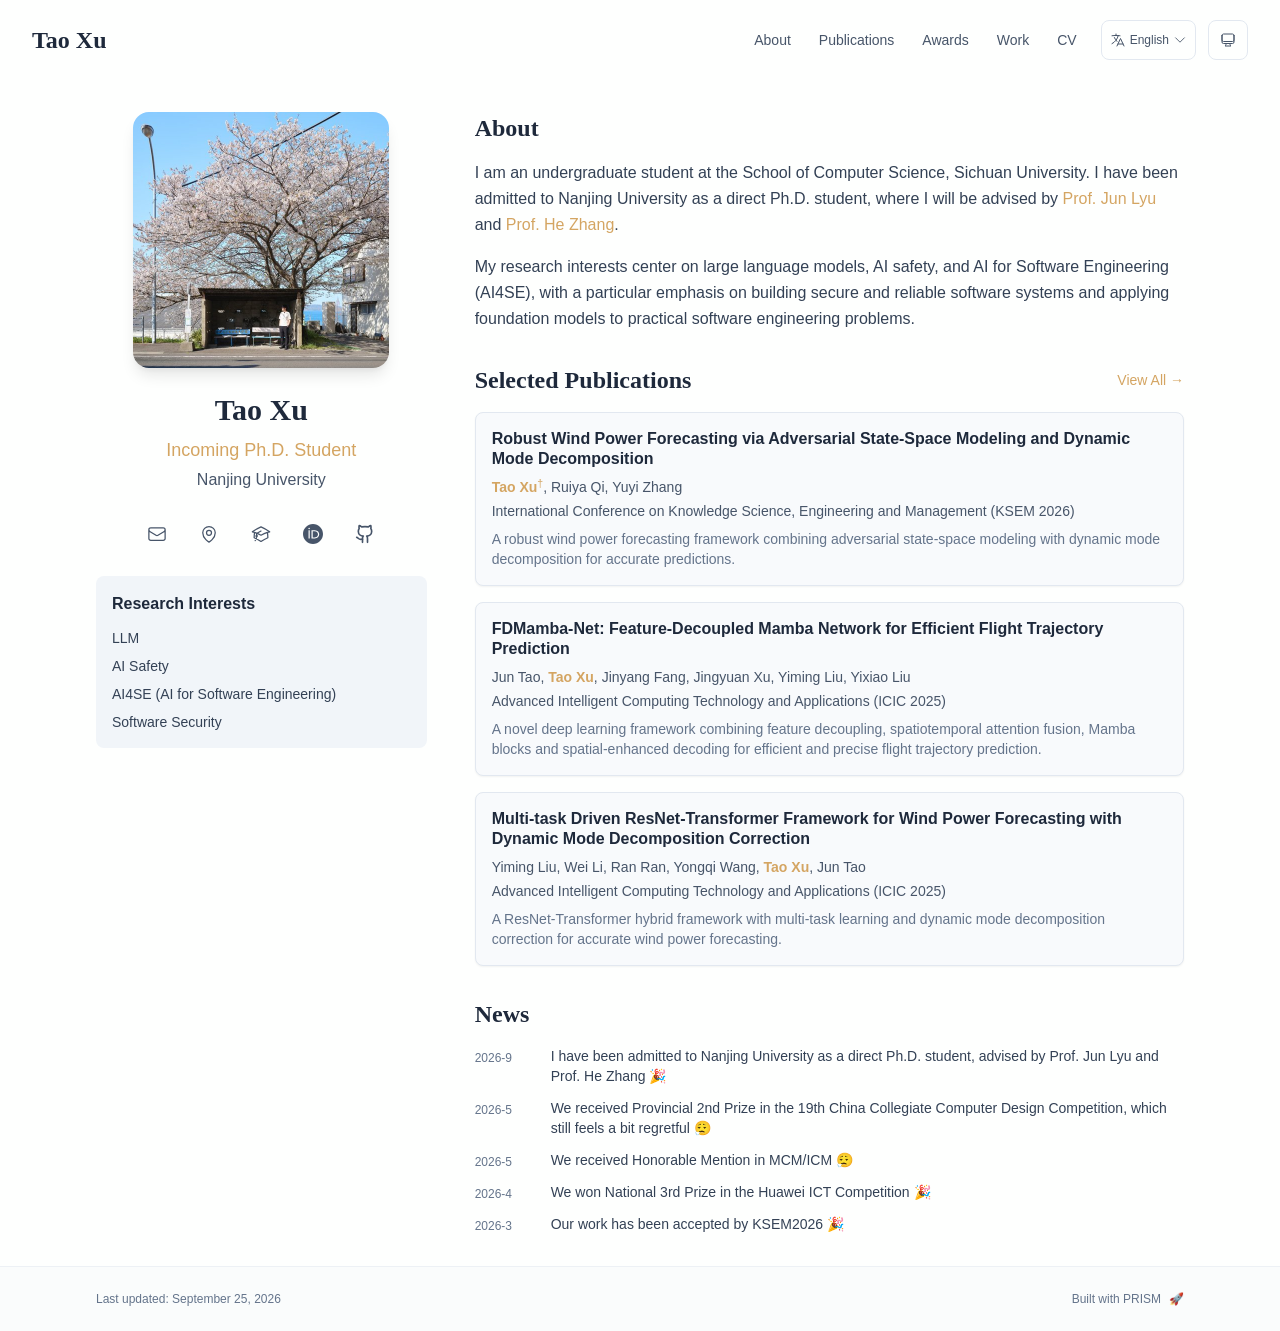
==== commit 6912b59d: "content: replace Services page with Work Experience - Remove the services page (reviewer/volunteer/c" ====
--- a/index.html
+++ b/index.html
@@ -69,5 +69,5 @@
                 }, 3000);
                 window.addEventListener('load', function() { clearTimeout(t); });
               })();
-            </script><title>Tao Xu</title><meta name="description" content="Undergraduate at Sichuan University; incoming Ph.D. student at Nanjing University."/><meta name="author" content="Tao Xu"/><meta name="keywords" content="Tao Xu,PhD,Research,Nanjing University"/><meta name="creator" content="Tao Xu"/><meta name="publisher" content="Tao Xu"/><meta property="og:title" content="Tao Xu"/><meta property="og:description" content="Undergraduate at Sichuan University; incoming Ph.D. student at Nanjing University."/><meta property="og:site_name" content="Tao Xu&#x27;s Academic Website"/><meta property="og:locale" content="en_US"/><meta property="og:type" content="website"/><meta name="twitter:card" content="summary"/><meta name="twitter:title" content="Tao Xu"/><meta name="twitter:description" content="Undergraduate at Sichuan University; incoming Ph.D. student at Nanjing University."/><link rel="icon" href="/favicon.png"/><script>document.querySelectorAll('body link[rel="icon"], body link[rel="apple-touch-icon"]').forEach(el => document.head.appendChild(el))</script><script src="/_next/static/chunks/polyfills-42372ed130431b0a.js" noModule=""></script></head><body class="font-sans antialiased"><div style="visibility:hidden"><nav class="fixed top-0 left-0 right-0 z-50" data-headlessui-state=""><div class="transition-all duration-300 ease-out bg-transparent" style="transform:translateY(-100px)"><div class="max-w-7xl mx-auto px-4 sm:px-6 lg:px-8"><div class="flex justify-between items-center h-16 lg:h-20"><div class="flex-shrink-0" tabindex="0"><a class="text-xl lg:text-2xl font-serif font-semibold text-primary hover:text-accent transition-colors duration-200" href="/">Tao Xu</a></div><div class="hidden lg:block"><div class="ml-10 flex items-center space-x-3"><div class="relative flex items-baseline space-x-1"><a data-nav-href="/" class="relative px-3 py-2 text-sm font-medium rounded-lg transition-colors duration-150 text-primary" href="/">About</a><a data-nav-href="/publications" class="relative px-3 py-2 text-sm font-medium rounded-lg transition-colors duration-150 text-neutral-600" href="/publications/">Publications</a><a data-nav-href="/awards" class="relative px-3 py-2 text-sm font-medium rounded-lg transition-colors duration-150 text-neutral-600" href="/awards/">Awards</a><a data-nav-href="/services" class="relative px-3 py-2 text-sm font-medium rounded-lg transition-colors duration-150 text-neutral-600" href="/services/">Services</a><a data-nav-href="/cv" class="relative px-3 py-2 text-sm font-medium rounded-lg transition-colors duration-150 text-neutral-600" href="/cv/">CV</a></div><div class="flex items-center justify-center w-14 h-10 rounded-lg border border-neutral-200 dark:border-[rgba(148,163,184,0.24)] bg-background dark:bg-neutral-800"><div class="w-6 h-4 rounded bg-neutral-300 animate-pulse"></div></div><div class="flex items-center justify-center w-10 h-10 rounded-lg border border-neutral-200 dark:border-[rgba(148,163,184,0.24)] bg-background dark:bg-neutral-800"><div class="w-4 h-4 rounded-full bg-neutral-300 animate-pulse"></div></div></div></div><div class="lg:hidden flex items-center space-x-2"><div class="flex items-center justify-center w-14 h-10 rounded-lg border border-neutral-200 dark:border-[rgba(148,163,184,0.24)] bg-background dark:bg-neutral-800"><div class="w-6 h-4 rounded bg-neutral-300 animate-pulse"></div></div><div class="flex items-center justify-center w-10 h-10 rounded-lg border border-neutral-200 dark:border-[rgba(148,163,184,0.24)] bg-background dark:bg-neutral-800"><div class="w-4 h-4 rounded-full bg-neutral-300 animate-pulse"></div></div><button class="inline-flex items-center justify-center p-2 rounded-md text-neutral-600 hover:text-primary hover:bg-neutral-100 dark:hover:bg-neutral-800 focus:outline-none focus:ring-2 focus:ring-inset focus:ring-accent transition-colors duration-200" id="headlessui-disclosure-button-«R7pdb»" type="button" aria-expanded="false" data-headlessui-state=""><span class="sr-only">Open main menu</span><div><svg xmlns="http://www.w3.org/2000/svg" fill="none" viewBox="0 0 24 24" stroke-width="1.5" stroke="currentColor" aria-hidden="true" data-slot="icon" class="block h-6 w-6"><path stroke-linecap="round" stroke-linejoin="round" d="M3.75 6.75h16.5M3.75 12h16.5m-16.5 5.25h16.5"></path></svg></div></button></div></div></div></div></nav><main class="min-h-screen pt-16 lg:pt-20"><div class="max-w-6xl mx-auto px-4 sm:px-6 lg:px-8 py-8 bg-background min-h-screen"><div class="grid grid-cols-1 lg:grid-cols-3 gap-12"><div class="lg:col-span-1"><div class="sticky top-8" style="opacity:0;transform:translateY(20px)"><div class="w-64 h-64 mx-auto mb-6 rounded-2xl overflow-hidden shadow-lg hover:shadow-xl transition-all duration-200 hover:scale-105"><img alt="Tao Xu" width="256" height="256" decoding="async" data-nimg="1" class="w-full h-full object-cover object-[32%_center]" style="color:transparent" src="/bio.jpg"/></div><div class="text-center mb-6"><h1 class="text-3xl font-serif font-bold text-primary mb-2">Tao Xu</h1><p class="text-lg text-accent font-medium mb-1">Incoming Ph.D. Student</p><p class="text-neutral-600 mb-2">Nanjing University</p></div><div class="flex flex-wrap justify-center gap-3 sm:gap-4 mb-6 relative px-2"><div class="relative"><button class="p-2 sm:p-2 transition-colors duration-200 text-neutral-600 dark:text-neutral-400 hover:text-accent" aria-label="Email"><svg xmlns="http://www.w3.org/2000/svg" fill="none" viewBox="0 0 24 24" stroke-width="1.5" stroke="currentColor" aria-hidden="true" data-slot="icon" class="h-5 w-5"><path stroke-linecap="round" stroke-linejoin="round" d="M21.75 6.75v10.5a2.25 2.25 0 0 1-2.25 2.25h-15a2.25 2.25 0 0 1-2.25-2.25V6.75m19.5 0A2.25 2.25 0 0 0 19.5 4.5h-15a2.25 2.25 0 0 0-2.25 2.25m19.5 0v.243a2.25 2.25 0 0 1-1.07 1.916l-7.5 4.615a2.25 2.25 0 0 1-2.36 0L3.32 8.91a2.25 2.25 0 0 1-1.07-1.916V6.75"></path></svg></button></div><div class="relative"><button class="p-2 sm:p-2 transition-colors duration-200 text-neutral-600 dark:text-neutral-400 hover:text-accent" aria-label="Location"><svg xmlns="http://www.w3.org/2000/svg" fill="none" viewBox="0 0 24 24" stroke-width="1.5" stroke="currentColor" aria-hidden="true" data-slot="icon" class="h-5 w-5"><path stroke-linecap="round" stroke-linejoin="round" d="M15 10.5a3 3 0 1 1-6 0 3 3 0 0 1 6 0Z"></path><path stroke-linecap="round" stroke-linejoin="round" d="M19.5 10.5c0 7.142-7.5 11.25-7.5 11.25S4.5 17.642 4.5 10.5a7.5 7.5 0 1 1 15 0Z"></path></svg></button></div><a href="https://scholar.google.com/citations?user=cnf2xiQAAAAJ&amp;hl=en" target="_blank" rel="noopener noreferrer" class="p-2 sm:p-2 text-neutral-600 dark:text-neutral-400 hover:text-accent transition-colors duration-200" aria-label="Google Scholar"><svg xmlns="http://www.w3.org/2000/svg" fill="none" viewBox="0 0 24 24" stroke-width="1.5" stroke="currentColor" aria-hidden="true" data-slot="icon" class="h-5 w-5"><path stroke-linecap="round" stroke-linejoin="round" d="M4.26 10.147a60.438 60.438 0 0 0-.491 6.347A48.62 48.62 0 0 1 12 20.904a48.62 48.62 0 0 1 8.232-4.41 60.46 60.46 0 0 0-.491-6.347m-15.482 0a50.636 50.636 0 0 0-2.658-.813A59.906 59.906 0 0 1 12 3.493a59.903 59.903 0 0 1 10.399 5.84c-.896.248-1.783.52-2.658.814m-15.482 0A50.717 50.717 0 0 1 12 13.489a50.702 50.702 0 0 1 7.74-3.342M6.75 15a.75.75 0 1 0 0-1.5.75.75 0 0 0 0 1.5Zm0 0v-3.675A55.378 55.378 0 0 1 12 8.443m-7.007 11.55A5.981 5.981 0 0 0 6.75 15.75v-1.5"></path></svg></a><a href="https://orcid.org/my-orcid?orcid=0009-0009-2462-9819" target="_blank" rel="noopener noreferrer" class="p-2 sm:p-2 text-neutral-600 dark:text-neutral-400 hover:text-accent transition-colors duration-200" aria-label="ORCID"><svg viewBox="0 0 24 24" fill="currentColor" class="h-5 w-5" xmlns="http://www.w3.org/2000/svg"><path d="M12 0C5.372 0 0 5.372 0 12s5.372 12 12 12 12-5.372 12-12S18.628 0 12 0zM7.369 4.378c.525 0 .947.431.947.947s-.422.947-.947.947a.95.95 0 0 1-.947-.947c0-.525.422-.947.947-.947zm-.722 3.038h1.444v10.041H6.647V7.416zm3.562 0h3.9c3.712 0 5.344 2.653 5.344 5.025 0 2.578-2.016 5.025-5.325 5.025h-3.919V7.416zm1.444 1.303v7.444h2.297c3.272 0 4.022-2.484 4.022-3.722 0-2.016-1.284-3.722-4.097-3.722h-2.222z"></path></svg></a><a href="https://github.com/L77Doncic" target="_blank" rel="noopener noreferrer" class="p-2 sm:p-2 text-neutral-600 dark:text-neutral-400 hover:text-accent transition-colors duration-200" aria-label="GitHub"><svg xmlns="http://www.w3.org/2000/svg" width="24" height="24" viewBox="0 0 24 24" fill="none" stroke="currentColor" stroke-width="2" stroke-linecap="round" stroke-linejoin="round" class="lucide lucide-github h-5 w-5" aria-hidden="true"><path d="M15 22v-4a4.8 4.8 0 0 0-1-3.5c3 0 6-2 6-5.5.08-1.25-.27-2.48-1-3.5.28-1.15.28-2.35 0-3.5 0 0-1 0-3 1.5-2.64-.5-5.36-.5-8 0C6 2 5 2 5 2c-.3 1.15-.3 2.35 0 3.5A5.403 5.403 0 0 0 4 9c0 3.5 3 5.5 6 5.5-.39.49-.68 1.05-.85 1.65-.17.6-.22 1.23-.15 1.85v4"></path><path d="M9 18c-4.51 2-5-2-7-2"></path></svg></a></div><div class="bg-neutral-100 dark:bg-neutral-800 rounded-lg p-4 mb-6 hover:shadow-lg transition-all duration-200 hover:scale-[1.02]"><h3 class="font-semibold text-primary mb-3">Research Interests</h3><div class="space-y-2 text-sm text-neutral-700 dark:text-neutral-500"><div>LLM</div><div>AI Safety</div><div>AI4SE (AI for Software Engineering)</div><div>Software Security</div></div></div></div></div><div class="lg:col-span-2 space-y-8"><section id="about" class="scroll-mt-24 space-y-8"><section style="opacity:0;transform:translateY(20px)"><h2 class="text-2xl font-serif font-bold text-primary mb-4">About</h2><div class="text-neutral-700 dark:text-neutral-600 leading-relaxed"><p class="mb-4 last:mb-0">I am an undergraduate student at the School of Computer Science, Sichuan University. I have been admitted to Nanjing University as a direct Ph.D. student, where I will be advised by <a href="https://meiye-lj.github.io/" node="[object Object]" target="_blank" rel="noopener noreferrer" class="text-accent font-medium transition-all duration-200 rounded hover:bg-accent/10 hover:shadow-sm">Prof. Jun Lyu</a> and <a href="https://softeng.nju.edu.cn/faculty/HeZhang/" node="[object Object]" target="_blank" rel="noopener noreferrer" class="text-accent font-medium transition-all duration-200 rounded hover:bg-accent/10 hover:shadow-sm">Prof. He Zhang</a>.</p>
-<p class="mb-4 last:mb-0">My research interests center on large language models, AI safety, and AI for Software Engineering (AI4SE), with a particular emphasis on building secure and reliable software systems and applying foundation models to practical software engineering problems.</p></div></section><section style="opacity:0;transform:translateY(20px)"><div class="flex items-center justify-between mb-4"><h2 class="text-2xl font-serif font-bold text-primary">Selected Publications</h2><a class="text-accent hover:text-accent-dark text-sm font-medium transition-all duration-200 rounded hover:bg-accent/10 hover:shadow-sm" href="/publications/">View All<!-- --> →</a></div><div class="space-y-4"><div class="bg-neutral-50 dark:bg-neutral-800 p-4 rounded-lg shadow-sm border border-neutral-200 dark:border-[rgba(148,163,184,0.24)] hover:shadow-lg transition-all duration-200 hover:scale-[1.02]" style="opacity:0;transform:translateY(20px)"><h3 class="font-semibold text-primary mb-2 leading-tight">Robust Wind Power Forecasting via Adversarial State-Space Modeling and Dynamic Mode Decomposition</h3><p class="text-sm text-neutral-600 dark:text-neutral-500 mb-1"><span><span class="font-semibold text-accent ">Tao Xu</span><sup class="ml-0 text-accent">†</sup>, </span><span><span class=" ">Ruiya Qi</span>, </span><span><span class=" ">Yuyi Zhang</span></span></p><p class="text-sm text-neutral-600 dark:text-neutral-500 mb-2">International Conference on Knowledge Science, Engineering and Management (KSEM 2026)</p><p class="text-sm text-neutral-500 dark:text-neutral-500 line-clamp-2">A robust wind power forecasting framework combining adversarial state-space modeling with dynamic mode decomposition for accurate predictions.</p></div><div class="bg-neutral-50 dark:bg-neutral-800 p-4 rounded-lg shadow-sm border border-neutral-200 dark:border-[rgba(148,163,184,0.24)] hover:shadow-lg transition-all duration-200 hover:scale-[1.02]" style="opacity:0;transform:translateY(20px)"><h3 class="font-semibold text-primary mb-2 leading-tight">FDMamba-Net: Feature-Decoupled Mamba Network for Efficient Flight Trajectory Prediction</h3><p class="text-sm text-neutral-600 dark:text-neutral-500 mb-1"><span><span class=" ">Jun Tao</span>, </span><span><span class="font-semibold text-accent ">Tao Xu</span>, </span><span><span class=" ">Jinyang Fang</span>, </span><span><span class=" ">Jingyuan Xu</span>, </span><span><span class=" ">Yiming Liu</span>, </span><span><span class=" ">Yixiao Liu</span></span></p><p class="text-sm text-neutral-600 dark:text-neutral-500 mb-2">Advanced Intelligent Computing Technology and Applications (ICIC 2025)</p><p class="text-sm text-neutral-500 dark:text-neutral-500 line-clamp-2">A novel deep learning framework combining feature decoupling, spatiotemporal attention fusion, Mamba blocks and spatial-enhanced decoding for efficient and precise flight trajectory prediction.</p></div><div class="bg-neutral-50 dark:bg-neutral-800 p-4 rounded-lg shadow-sm border border-neutral-200 dark:border-[rgba(148,163,184,0.24)] hover:shadow-lg transition-all duration-200 hover:scale-[1.02]" style="opacity:0;transform:translateY(20px)"><h3 class="font-semibold text-primary mb-2 leading-tight">Multi-task Driven ResNet-Transformer Framework for Wind Power Forecasting with Dynamic Mode Decomposition Correction</h3><p class="text-sm text-neutral-600 dark:text-neutral-500 mb-1"><span><span class=" ">Yiming Liu</span>, </span><span><span class=" ">Wei Li</span>, </span><span><span class=" ">Ran Ran</span>, </span><span><span class=" ">Yongqi Wang</span>, </span><span><span class="font-semibold text-accent ">Tao Xu</span>, </span><span><span class=" ">Jun Tao</span></span></p><p class="text-sm text-neutral-600 dark:text-neutral-500 mb-2">Advanced Intelligent Computing Technology and Applications (ICIC 2025)</p><p class="text-sm text-neutral-500 dark:text-neutral-500 line-clamp-2">A ResNet-Transformer hybrid framework with multi-task learning and dynamic mode decomposition correction for accurate wind power forecasting.</p></div></div></section><section style="opacity:0;transform:translateY(20px)"><h2 class="text-2xl font-serif font-bold text-primary mb-4">News</h2><div class="space-y-3"><div class="flex items-start space-x-3"><span class="text-xs text-neutral-500 mt-1 w-16 flex-shrink-0">2026-9</span><p class="text-sm text-neutral-700">I have been admitted to Nanjing University as a direct Ph.D. student, advised by Prof. Jun Lyu and Prof. He Zhang 🎉</p></div><div class="flex items-start space-x-3"><span class="text-xs text-neutral-500 mt-1 w-16 flex-shrink-0">2026-5</span><p class="text-sm text-neutral-700">We received Provincial 2nd Prize in the 19th China Collegiate Computer Design Competition, which still feels a bit regretful 😮‍💨</p></div><div class="flex items-start space-x-3"><span class="text-xs text-neutral-500 mt-1 w-16 flex-shrink-0">2026-5</span><p class="text-sm text-neutral-700">We received Honorable Mention in MCM/ICM 😮‍💨</p></div><div class="flex items-start space-x-3"><span class="text-xs text-neutral-500 mt-1 w-16 flex-shrink-0">2026-4</span><p class="text-sm text-neutral-700">We won National 3rd Prize in the Huawei ICT Competition 🎉</p></div><div class="flex items-start space-x-3"><span class="text-xs text-neutral-500 mt-1 w-16 flex-shrink-0">2026-3</span><p class="text-sm text-neutral-700">Our work has been accepted by KSEM2026 🎉</p></div></div></section></section></div></div></div><!--$--><!--/$--><!--$--><!--/$--></main><footer class="border-t border-neutral-200/50 bg-neutral-50/50 dark:bg-neutral-900/50 dark:border-neutral-700/50"><div class="max-w-6xl mx-auto px-4 sm:px-6 lg:px-8 py-6"><div class="flex flex-col sm:flex-row justify-between items-center gap-2"><p class="text-xs text-neutral-500">Last updated<!-- -->: <!-- -->September 25, 2026</p><p class="text-xs text-neutral-500 flex items-center"><a href="https://github.com/xyjoey/PRISM" target="_blank" rel="noopener noreferrer">Built with PRISM</a><span class="ml-2">🚀</span></p></div></div></footer></div><script src="/_next/static/chunks/webpack-679b75d1c4c2027c.js" async=""></script><script>(self.__next_f=self.__next_f||[]).push([0])</script><script>self.__next_f.push([1,"1:\"$Sreact.fragment\"\n3:I[3719,[\"461\",\"static/chunks/461-a9a5d7b05a71d978.js\",\"874\",\"static/chunks/874-6cc630662f3664af.js\",\"291\",\"static/chunks/291-e39730cc9327e39b.js\",\"177\",\"static/chunks/app/layout-7402e7da85205e7e.js\"],\"ThemeProvider\"]\n4:I[310,[\"461\",\"static/chunks/461-a9a5d7b05a71d978.js\",\"874\",\"static/chunks/874-6cc630662f3664af.js\",\"291\",\"static/chunks/291-e39730cc9327e39b.js\",\"177\",\"static/chunks/app/layout-7402e7da85205e7e.js\"],\"LocaleProvider\"]\n5:I[4574,[\"461\",\"static/chunks/461-a9a5d7b05a71d978.js\",\"874\",\"static/chunks/874-6cc630662f3664af.js\",\"291\",\"static/chunks/291-e39730cc9327e39b.js\",\"177\",\"static/chunks/app/layout-7402e7da85205e7e.js\"],\"default\"]\n6:I[7555,[],\"\"]\n7:I[1295,[],\"\"]\n8:I[2548,[\"461\",\"static/chunks/461-a9a5d7b05a71d978.js\",\"874\",\"static/chunks/874-6cc630662f3664af.js\",\"291\",\"static/chunks/291-e39730cc9327e39b.js\",\"177\",\"static/chunks/app/layout-7402e7da85205e7e.js\"],\"default\"]\n9:I[6613,[\"461\",\"static/chunks/461-a9a5d7b05a71d978.js\",\"178\",\"static/chunks/178-595a94b9af1e67b5.js\",\"874\",\"static/chunks/874-6cc630662f3664af.js\",\"748\",\"static/chunks/748-84df502d24ed20fb.js\",\"974\",\"static/chunks/app/page-6fb19242f84536ef.js\"],\"default\"]\n14:I[9665,[],\"MetadataBoundary\"]\n16:I[9665,[],\"OutletBoundary\"]\n19:I[4911,[],\"AsyncMetadataOutlet\"]\n1b:I[9665,[],\"ViewportBoundary\"]\n1d:I[6614,[],\"\"]\n:HL[\"/_next/static/css/16ac18946ecf734d.css\",\"style\"]\n2:T5d7,\n    try {\n      const cfg = {\"enabled\":true,\"locales\":[\"zh\",\"en\"],\"defaultLocale\":\"en\",\"mode\":\"auto\",\"fixedLocale\":\"en\",\"persist\":true,\"switcher\":true,\"labels\":{\"zh\":\"中文\",\"en\":\"English\"}};\n      const storageKey = 'locale-storage';\n      const normalize = (value) =\u003e typeof value === 'string' ? value.trim().replace('_', '-').toLowerCase() : '';\n      const matchLocale = (candidate) =\u003e {\n        const normalized = normalize(candidate);\n        if (!normalized) return null;\n        if (cfg.locales.includes(normalized)) return normalized;\n        const language = normalized.split('-')[0];\n        if (cfg.locales.includes(language)) return language;\n     "])</script><script>self.__next_f.push([1,"   return null;\n      };\n\n      let resolved = null;\n\n      if (!cfg.enabled) {\n        resolved = cfg.defaultLocale;\n      } else if (cfg.persist) {\n        resolved = matchLocale(localStorage.getItem(storageKey));\n      }\n\n      if (!resolved) {\n        if (cfg.mode === 'fixed') {\n          resolved = cfg.fixedLocale;\n        } else {\n          resolved = matchLocale(navigator.language);\n        }\n      }\n\n      if (!resolved) {\n        resolved = cfg.defaultLocale;\n      }\n\n      const root = document.documentElement;\n      root.lang = resolved;\n      root.setAttribute('data-locale', resolved);\n\n      if (cfg.persist) {\n        localStorage.setItem(storageKey, resolved);\n      }\n    } catch (e) {\n      const root = document.documentElement;\n      root.lang = 'en';\n      root.setAttribute('data-locale', 'en');\n    }\n  a:T4d2,@inproceedings{xu2026robust,\n  title = {Robust Wind Power Forecasting via Adversarial State-Space Modeling and Dynamic Mode Decomposition},\n  author = {Tao Xu and Ruiya Qi and Yuyi Zhang},\n  booktitle = {International Conference on Knowledge Science, Engineering and Management (KSEM 2026)},\n  year = {2026},\n  month = {jul},\n  pages = {73--82},\n  volume = {16637},\n  series = {Lecture Notes in Computer Science},\n  publisher = {Springer},\n  doi = {10.1007/978-981-92-2868-3_6},\n  urldate = {2026-02-25},\n  abstract = {Time series forecasting in renewable energy, particularly wind power prediction, is challenged by non-stationarity, distribution shifts, and complex temporal dependencies. We propose a hybrid forecasting framework that combines deep sequence modeling with adversarial learning and physics-inspired error correction. The model captures both short- and long-term dependencies, integrates contextual meteorological signals, and refines predictions through residual decomposition. Extensive experiments on wind power forecasting tasks demonstrate that our approach achieves significant improvements in RMSE and MAE over classical baselines, highlighting its effectiveness for real-world tempora"])</script><script>self.__next_f.push([1,"l sequence prediction.}\n}b:T44d,Accurate flight trajectory forecasting is crucial for air traffic management and UAV navigation. However, the task is highly challenging due to complex spatiotemporal dependencies in long sequences and computational constraints. Thus, we propose FDMamba-Net, a novel deep learning-based framework for trajectory prediction that achieves both high efficiency and precision. It combines feature decoupling, spatiotemporal attention fusion, state-space modeling, and spatial-enhanced decoding. The framework first uses a feature decoupling module to divide raw inputs into independent subspaces to eliminate feature interference. Then, spatiotemporal attention fusion is applied to model dynamic temporal relationships. Next, multi-layer Mamba blocks conduct multi-scale temporal modeling. Finally, spatial features are optimized through adaptive weight-enhanced decoding. Experiments show that FDMamba-Net surpasses baseline methods. Compared to Transformer-based approaches, it achieves better performance with 55.5% fewer parameters, making it a promising solution for efficient trajectory prediction.c:T6a2,@inproceedings{tao2025fdmamba,\n  title = {FDMamba-Net: Feature-Decoupled Mamba Network for Efficient Flight Trajectory Prediction},\n  author = {Jun Tao and Tao Xu and Jinyang Fang and Jingyuan Xu and Yiming Liu and Yixiao Liu},\n  booktitle = {Advanced Intelligent Computing Technology and Applications (ICIC 2025)},\n  year = {2025},\n  month = {jul},\n  pages = {460--471},\n  publisher = {Springer},\n  address = {Singapore},\n  series = {Communications in Computer and Information Science (CCIS)},\n  volume = {2567},\n  doi = {10.1007/978-981-96-9952-0_39},\n  urldate = {2026-02-25},\n  abstract = {Accurate flight trajectory forecasting is crucial for air traffic management and UAV navigation. However, the task is highly challenging due to complex spatiotemporal dependencies in long sequences and computational constraints. Thus, we propose FDMamba-Net, a novel deep learning-based framework for trajectory pr"])</script><script>self.__next_f.push([1,"ediction that achieves both high efficiency and precision. It combines feature decoupling, spatiotemporal attention fusion, state-space modeling, and spatial-enhanced decoding. The framework first uses a feature decoupling module to divide raw inputs into independent subspaces to eliminate feature interference. Then, spatiotemporal attention fusion is applied to model dynamic temporal relationships. Next, multi-layer Mamba blocks conduct multi-scale temporal modeling. Finally, spatial features are optimized through adaptive weight-enhanced decoding. Experiments show that FDMamba-Net surpasses baseline methods. Compared to Transformer-based approaches, it achieves better performance with 55.5% fewer parameters, making it a promising solution for efficient trajectory prediction.}\n}d:T648,Wind power generation, as one of the most critical clean energy sources and substitutes for fossil fuels, constitutes a pivotal component in achieving carbon neutrality. In power dispatch operations, the efficiency and accuracy of wind power forecasting serve as the most crucial and influential factors for grid management and operational decision-making. Current wind power prediction methodologies predominantly rely on historical single data source, while suffering from accumulating errors over extended forecasting horizons, leading to significant degradation in prediction accuracy that fails to meet grid scheduling requirements. To address the challenges of temporal dependency and error accumulation in wind power forecasting, we propose a deep learning framework based on multi-task dynamic learning and error correction. The model employs a ResNet-Transformer hybrid architecture, where Temporal Convolutional Networks (TCN) extract localized temporal features, while Transformer encoders capture long-term temporal dependencies through self-attention mechanisms, enhanced by residual connections for hierarchical feature reuse. Experimental validation on real-world wind farm datasets demonstrates that the calibrated predictions achieve "])</script><script>self.__next_f.push([1,"a 45.686% RMSE reduction, evidencing the method's effectiveness under complex meteorological conditions. Comparative analyses further reveal substantial improvements in both short-term (\u003c6 h) and extended-range (\u003e24 h) forecasting performance compared to conventional baselines, establishing technical advantages for practical grid integration applications.e:T8a3,"])</script><script>self.__next_f.push([1,"@inproceedings{liu2025multitask,\n  title = {Multi-task Driven ResNet-Transformer Framework for Wind Power Forecasting with Dynamic Mode Decomposition Correction},\n  author = {Yiming Liu and Wei Li and Ran Ran and Yongqi Wang and Tao Xu and Jun Tao},\n  booktitle = {Advanced Intelligent Computing Technology and Applications (ICIC 2025)},\n  year = {2025},\n  month = {jul},\n  pages = {458--467},\n  publisher = {Springer},\n  address = {Singapore},\n  series = {Lecture Notes in Computer Science (LNCS)},\n  volume = {15849},\n  doi = {10.1007/978-981-96-9881-3_38},\n  urldate = {2026-02-25},\n  abstract = {Wind power generation, as one of the most critical clean energy sources and substitutes for fossil fuels, constitutes a pivotal component in achieving carbon neutrality. In power dispatch operations, the efficiency and accuracy of wind power forecasting serve as the most crucial and influential factors for grid management and operational decision-making. Current wind power prediction methodologies predominantly rely on historical single data source, while suffering from accumulating errors over extended forecasting horizons, leading to significant degradation in prediction accuracy that fails to meet grid scheduling requirements. To address the challenges of temporal dependency and error accumulation in wind power forecasting, we propose a deep learning framework based on multi-task dynamic learning and error correction. The model employs a ResNet-Transformer hybrid architecture, where Temporal Convolutional Networks (TCN) extract localized temporal features, while Transformer encoders capture long-term temporal dependencies through self-attention mechanisms, enhanced by residual connections for hierarchical feature reuse. Experimental validation on real-world wind farm datasets demonstrates that the calibrated predictions achieve a 45.686% RMSE reduction, evidencing the method's effectiveness under complex meteorological conditions. Comparative analyses further reveal substantial improvements in both short-term (\u003c6 h) and extended-range (\u003e24 h) forecasting performance compared to conventional baselines, establishing technical advantages for practical grid integration applications.}\n}"])</script><script>self.__next_f.push([1,"f:T4d2,@inproceedings{xu2026robust,\n  title = {Robust Wind Power Forecasting via Adversarial State-Space Modeling and Dynamic Mode Decomposition},\n  author = {Tao Xu and Ruiya Qi and Yuyi Zhang},\n  booktitle = {International Conference on Knowledge Science, Engineering and Management (KSEM 2026)},\n  year = {2026},\n  month = {jul},\n  pages = {73--82},\n  volume = {16637},\n  series = {Lecture Notes in Computer Science},\n  publisher = {Springer},\n  doi = {10.1007/978-981-92-2868-3_6},\n  urldate = {2026-02-25},\n  abstract = {Time series forecasting in renewable energy, particularly wind power prediction, is challenged by non-stationarity, distribution shifts, and complex temporal dependencies. We propose a hybrid forecasting framework that combines deep sequence modeling with adversarial learning and physics-inspired error correction. The model captures both short- and long-term dependencies, integrates contextual meteorological signals, and refines predictions through residual decomposition. Extensive experiments on wind power forecasting tasks demonstrate that our approach achieves significant improvements in RMSE and MAE over classical baselines, highlighting its effectiveness for real-world temporal sequence prediction.}\n}10:T44d,Accurate flight trajectory forecasting is crucial for air traffic management and UAV navigation. However, the task is highly challenging due to complex spatiotemporal dependencies in long sequences and computational constraints. Thus, we propose FDMamba-Net, a novel deep learning-based framework for trajectory prediction that achieves both high efficiency and precision. It combines feature decoupling, spatiotemporal attention fusion, state-space modeling, and spatial-enhanced decoding. The framework first uses a feature decoupling module to divide raw inputs into independent subspaces to eliminate feature interference. Then, spatiotemporal attention fusion is applied to model dynamic temporal relationships. Next, multi-layer Mamba blocks conduct multi-scale temporal modeling. Finally, spa"])</script><script>self.__next_f.push([1,"tial features are optimized through adaptive weight-enhanced decoding. Experiments show that FDMamba-Net surpasses baseline methods. Compared to Transformer-based approaches, it achieves better performance with 55.5% fewer parameters, making it a promising solution for efficient trajectory prediction.11:T6a2,@inproceedings{tao2025fdmamba,\n  title = {FDMamba-Net: Feature-Decoupled Mamba Network for Efficient Flight Trajectory Prediction},\n  author = {Jun Tao and Tao Xu and Jinyang Fang and Jingyuan Xu and Yiming Liu and Yixiao Liu},\n  booktitle = {Advanced Intelligent Computing Technology and Applications (ICIC 2025)},\n  year = {2025},\n  month = {jul},\n  pages = {460--471},\n  publisher = {Springer},\n  address = {Singapore},\n  series = {Communications in Computer and Information Science (CCIS)},\n  volume = {2567},\n  doi = {10.1007/978-981-96-9952-0_39},\n  urldate = {2026-02-25},\n  abstract = {Accurate flight trajectory forecasting is crucial for air traffic management and UAV navigation. However, the task is highly challenging due to complex spatiotemporal dependencies in long sequences and computational constraints. Thus, we propose FDMamba-Net, a novel deep learning-based framework for trajectory prediction that achieves both high efficiency and precision. It combines feature decoupling, spatiotemporal attention fusion, state-space modeling, and spatial-enhanced decoding. The framework first uses a feature decoupling module to divide raw inputs into independent subspaces to eliminate feature interference. Then, spatiotemporal attention fusion is applied to model dynamic temporal relationships. Next, multi-layer Mamba blocks conduct multi-scale temporal modeling. Finally, spatial features are optimized through adaptive weight-enhanced decoding. Experiments show that FDMamba-Net surpasses baseline methods. Compared to Transformer-based approaches, it achieves better performance with 55.5% fewer parameters, making it a promising solution for efficient trajectory prediction.}\n}12:T648,Wind power generation, as one of"])</script><script>self.__next_f.push([1," the most critical clean energy sources and substitutes for fossil fuels, constitutes a pivotal component in achieving carbon neutrality. In power dispatch operations, the efficiency and accuracy of wind power forecasting serve as the most crucial and influential factors for grid management and operational decision-making. Current wind power prediction methodologies predominantly rely on historical single data source, while suffering from accumulating errors over extended forecasting horizons, leading to significant degradation in prediction accuracy that fails to meet grid scheduling requirements. To address the challenges of temporal dependency and error accumulation in wind power forecasting, we propose a deep learning framework based on multi-task dynamic learning and error correction. The model employs a ResNet-Transformer hybrid architecture, where Temporal Convolutional Networks (TCN) extract localized temporal features, while Transformer encoders capture long-term temporal dependencies through self-attention mechanisms, enhanced by residual connections for hierarchical feature reuse. Experimental validation on real-world wind farm datasets demonstrates that the calibrated predictions achieve a 45.686% RMSE reduction, evidencing the method's effectiveness under complex meteorological conditions. Comparative analyses further reveal substantial improvements in both short-term (\u003c6 h) and extended-range (\u003e24 h) forecasting performance compared to conventional baselines, establishing technical advantages for practical grid integration applications.13:T8a3,"])</script><script>self.__next_f.push([1,"@inproceedings{liu2025multitask,\n  title = {Multi-task Driven ResNet-Transformer Framework for Wind Power Forecasting with Dynamic Mode Decomposition Correction},\n  author = {Yiming Liu and Wei Li and Ran Ran and Yongqi Wang and Tao Xu and Jun Tao},\n  booktitle = {Advanced Intelligent Computing Technology and Applications (ICIC 2025)},\n  year = {2025},\n  month = {jul},\n  pages = {458--467},\n  publisher = {Springer},\n  address = {Singapore},\n  series = {Lecture Notes in Computer Science (LNCS)},\n  volume = {15849},\n  doi = {10.1007/978-981-96-9881-3_38},\n  urldate = {2026-02-25},\n  abstract = {Wind power generation, as one of the most critical clean energy sources and substitutes for fossil fuels, constitutes a pivotal component in achieving carbon neutrality. In power dispatch operations, the efficiency and accuracy of wind power forecasting serve as the most crucial and influential factors for grid management and operational decision-making. Current wind power prediction methodologies predominantly rely on historical single data source, while suffering from accumulating errors over extended forecasting horizons, leading to significant degradation in prediction accuracy that fails to meet grid scheduling requirements. To address the challenges of temporal dependency and error accumulation in wind power forecasting, we propose a deep learning framework based on multi-task dynamic learning and error correction. The model employs a ResNet-Transformer hybrid architecture, where Temporal Convolutional Networks (TCN) extract localized temporal features, while Transformer encoders capture long-term temporal dependencies through self-attention mechanisms, enhanced by residual connections for hierarchical feature reuse. Experimental validation on real-world wind farm datasets demonstrates that the calibrated predictions achieve a 45.686% RMSE reduction, evidencing the method's effectiveness under complex meteorological conditions. Comparative analyses further reveal substantial improvements in both short-term (\u003c6 h) and extended-range (\u003e24 h) forecasting performance compared to conventional baselines, establishing technical advantages for practical grid integration applications.}\n}"])</script><script>self.__next_f.push([1,"0:{\"P\":null,\"b\":\"qaWqq0caFR9pqccPIgslW\",\"p\":\"\",\"c\":[\"\",\"\"],\"i\":false,\"f\":[[[\"\",{\"children\":[\"__PAGE__\",{}]},\"$undefined\",\"$undefined\",true],[\"\",[\"$\",\"$1\",\"c\",{\"children\":[[[\"$\",\"link\",\"0\",{\"rel\":\"stylesheet\",\"href\":\"/_next/static/css/16ac18946ecf734d.css\",\"precedence\":\"next\",\"crossOrigin\":\"$undefined\",\"nonce\":\"$undefined\"}]],[\"$\",\"html\",null,{\"lang\":\"en\",\"className\":\"scroll-smooth\",\"suppressHydrationWarning\":true,\"children\":[[\"$\",\"head\",null,{\"children\":[[\"$\",\"link\",null,{\"rel\":\"icon\",\"href\":\"/favicon.png\",\"type\":\"image/svg+xml\"}],[\"$\",\"link\",null,{\"rel\":\"dns-prefetch\",\"href\":\"https://jialeliu.com\"}],[\"$\",\"link\",null,{\"rel\":\"preconnect\",\"href\":\"https://jialeliu.com\",\"crossOrigin\":\"\"}],[\"$\",\"link\",null,{\"rel\":\"preload\",\"as\":\"font\",\"type\":\"font/woff2\",\"href\":\"https://jialeliu.com/fonts/georgiab.woff2\",\"crossOrigin\":\"\"}],[\"$\",\"script\",null,{\"dangerouslySetInnerHTML\":{\"__html\":\"\\n              try {\\n                const theme = localStorage.getItem('theme-storage');\\n                const parsed = theme ? JSON.parse(theme) : null;\\n                const setting = parsed?.state?.theme || 'system';\\n                const prefersDark = typeof window !== 'undefined' \u0026\u0026 window.matchMedia \u0026\u0026 window.matchMedia('(prefers-color-scheme: dark)').matches;\\n                const effective = setting === 'dark' ? 'dark' : (setting === 'light' ? 'light' : (prefersDark ? 'dark' : 'light'));\\n                var root = document.documentElement;\\n                root.classList.add(effective);\\n                root.setAttribute('data-theme', effective);\\n              } catch (e) {\\n                var root = document.documentElement;\\n                root.classList.add('light');\\n                root.setAttribute('data-theme', 'light');\\n              }\\n            \"}}],[\"$\",\"script\",null,{\"dangerouslySetInnerHTML\":{\"__html\":\"$2\"}}],[\"$\",\"script\",null,{\"dangerouslySetInnerHTML\":{\"__html\":\"\\n              (function(){\\n                // Fallback: reveal the server-rendered content if hydration has\\n                // not completed within 3s (slow network, JS failure, etc.).\\n                var t = setTimeout(function() {\\n                  var d = document.querySelector('[style*=\\\"visibility:hidden\\\"]');\\n                  if (d) { d.style.visibility = 'visible'; d.style.opacity = '1'; }\\n                }, 3000);\\n                window.addEventListener('load', function() { clearTimeout(t); });\\n              })();\\n            \"}}]]}],[\"$\",\"body\",null,{\"className\":\"font-sans antialiased\",\"children\":[\"$\",\"$L3\",null,{\"children\":[\"$\",\"$L4\",null,{\"config\":{\"enabled\":true,\"locales\":[\"zh\",\"en\"],\"defaultLocale\":\"en\",\"mode\":\"auto\",\"fixedLocale\":\"en\",\"persist\":true,\"switcher\":true,\"labels\":{\"zh\":\"中文\",\"en\":\"English\"}},\"children\":[[\"$\",\"$L5\",null,{\"items\":[{\"title\":\"About\",\"type\":\"page\",\"target\":\"about\",\"href\":\"/\"},{\"title\":\"Publications\",\"type\":\"page\",\"target\":\"publications\",\"href\":\"/publications\"},{\"title\":\"Awards\",\"type\":\"page\",\"target\":\"awards\",\"href\":\"/awards\"},{\"title\":\"Services\",\"type\":\"page\",\"target\":\"services\",\"href\":\"/services\"},{\"title\":\"CV\",\"type\":\"page\",\"target\":\"cv\",\"href\":\"/cv\"}],\"siteTitle\":\"Tao Xu\",\"enableOnePageMode\":false,\"i18n\":\"$0:f:0:1:1:props:children:1:props:children:1:props:children:props:children:props:config\",\"itemsByLocale\":{\"zh\":[{\"title\":\"关于我\",\"type\":\"page\",\"target\":\"about\",\"href\":\"/\"},{\"title\":\"论文\",\"type\":\"page\",\"target\":\"publications\",\"href\":\"/publications\"},{\"title\":\"奖项\",\"type\":\"page\",\"target\":\"awards\",\"href\":\"/awards\"},{\"title\":\"服务\",\"type\":\"page\",\"target\":\"services\",\"href\":\"/services\"},{\"title\":\"简历\",\"type\":\"page\",\"target\":\"cv\",\"href\":\"/cv\"}],\"en\":[{\"title\":\"About\",\"type\":\"page\",\"target\":\"about\",\"href\":\"/\"},{\"title\":\"Publications\",\"type\":\"page\",\"target\":\"publications\",\"href\":\"/publications\"},{\"title\":\"Awards\",\"type\":\"page\",\"target\":\"awards\",\"href\":\"/awards\"},{\"title\":\"Services\",\"type\":\"page\",\"target\":\"services\",\"href\":\"/services\"},{\"title\":\"CV\",\"type\":\"page\",\"target\":\"cv\",\"href\":\"/cv\"}]},\"siteTitleByLocale\":{\"zh\":\"许涛\",\"en\":\"Tao Xu\"}}],[\"$\",\"main\",null,{\"className\":\"min-h-screen pt-16 lg:pt-20\",\"children\":[\"$\",\"$L6\",null,{\"parallelRouterKey\":\"children\",\"error\":\"$undefined\",\"errorStyles\":\"$undefined\",\"errorScripts\":\"$undefined\",\"template\":[\"$\",\"$L7\",null,{}],\"templateStyles\":\"$undefined\",\"templateScripts\":\"$undefined\",\"notFound\":[[[\"$\",\"title\",null,{\"children\":\"404: This page could not be found.\"}],[\"$\",\"div\",null,{\"style\":{\"fontFamily\":\"system-ui,\\\"Segoe UI\\\",Roboto,Helvetica,Arial,sans-serif,\\\"Apple Color Emoji\\\",\\\"Segoe UI Emoji\\\"\",\"height\":\"100vh\",\"textAlign\":\"center\",\"display\":\"flex\",\"flexDirection\":\"column\",\"alignItems\":\"center\",\"justifyContent\":\"center\"},\"children\":[\"$\",\"div\",null,{\"children\":[[\"$\",\"style\",null,{\"dangerouslySetInnerHTML\":{\"__html\":\"body{color:#000;background:#fff;margin:0}.next-error-h1{border-right:1px solid rgba(0,0,0,.3)}@media (prefers-color-scheme:dark){body{color:#fff;background:#000}.next-error-h1{border-right:1px solid rgba(255,255,255,.3)}}\"}}],[\"$\",\"h1\",null,{\"className\":\"next-error-h1\",\"style\":{\"display\":\"inline-block\",\"margin\":\"0 20px 0 0\",\"padding\":\"0 23px 0 0\",\"fontSize\":24,\"fontWeight\":500,\"verticalAlign\":\"top\",\"lineHeight\":\"49px\"},\"children\":404}],[\"$\",\"div\",null,{\"style\":{\"display\":\"inline-block\"},\"children\":[\"$\",\"h2\",null,{\"style\":{\"fontSize\":14,\"fontWeight\":400,\"lineHeight\":\"49px\",\"margin\":0},\"children\":\"This page could not be found.\"}]}]]}]}]],[]],\"forbidden\":\"$undefined\",\"unauthorized\":\"$undefined\"}]}],[\"$\",\"$L8\",null,{\"lastUpdated\":\"September 25, 2026\",\"lastUpdatedByLocale\":{\"zh\":\"2026年9月25日\",\"en\":\"September 25, 2026\"},\"defaultLocale\":\"en\"}]]}]}]}]]}]]}],{\"children\":[\"__PAGE__\",[\"$\",\"$1\",\"c\",{\"children\":[[\"$\",\"$L9\",null,{\"dataByLocale\":{\"zh\":{\"author\":{\"name\":\"许涛\",\"title\":\"准博士生\",\"institution\":\"南京大学\",\"avatar\":\"/bio.jpg\"},\"social\":{\"email\":\"summer_xt17@163.com\",\"location\":\"成都，中国\",\"location_url\":\"https://www.google.com/maps/place/Sichuan+University+Jiang'an+Campus+%EF%BC%88North+Gate%EF%BC%89/@30.5628145,103.9918239,17z/data=!4m6!3m5!1s0x36efc13bad07ff69:0xe4ab49017832f663!8m2!3d30.562213!4d103.992544!16s%2Fg%2F11cm1lgcz8?entry=ttu\u0026g_ep=EgoyMDI2MDIxOC4wIKXMDSoASAFQAw%3D%3D\",\"location_details\":[\"川大路2号，\",\"双流区，成都，中国\"],\"google_scholar\":\"https://scholar.google.com/citations?user=cnf2xiQAAAAJ\u0026hl=en\",\"orcid\":\"https://orcid.org/my-orcid?orcid=0009-0009-2462-9819\",\"github\":\"https://github.com/L77Doncic\"},\"features\":{\"enable_likes\":false,\"enable_one_page_mode\":false},\"enableOnePageMode\":false,\"researchInterests\":[\"LLM\",\"AI 安全\",\"AI4SE（面向软件工程的 AI）\",\"软件安全\"],\"pagesToShow\":[{\"type\":\"about\",\"id\":\"about\",\"sections\":[{\"id\":\"about\",\"type\":\"markdown\",\"source\":\"bio.md\",\"title\":\"关于我\",\"content\":\"我目前是四川大学计算机学院本科生，已被南京大学录取，将直接攻读博士学位，导师为[吕骏老师](https://meiye-lj.github.io/)和[张贺老师](https://softeng.nju.edu.cn/faculty/HeZhang/)。\\n\\n我的研究兴趣聚焦于大语言模型、AI 安全与面向软件工程的 AI（AI4SE），重点关注构建安全、可靠的软件系统，以及将基础模型应用于真实的软件工程问题。\\n\"},{\"id\":\"featured_publications\",\"type\":\"publications\",\"title\":\"精选论文\",\"filter\":\"selected\",\"limit\":5,\"publications\":[{\"id\":\"xu2026robust\",\"title\":\"Robust Wind Power Forecasting via Adversarial State-Space Modeling and Dynamic Mode Decomposition\",\"titleNodes\":[{\"type\":\"text\",\"text\":\"Robust Wind Power Forecasting via Adversarial State-Space Modeling and Dynamic Mode Decomposition\"}],\"authors\":[{\"name\":\"Tao Xu\",\"isHighlighted\":true,\"isCorresponding\":true,\"isCoAuthor\":false},{\"name\":\"Ruiya Qi\",\"isHighlighted\":false,\"isCorresponding\":false,\"isCoAuthor\":false},{\"name\":\"Yuyi Zhang\",\"isHighlighted\":false,\"isCorresponding\":false,\"isCoAuthor\":false}],\"year\":2026,\"month\":\"7\",\"type\":\"conference\",\"status\":\"published\",\"tags\":[\"Wind power forecasting\",\"State-space modeling\",\"Dynamic mode decomposition\"],\"keywords\":\"$0:f:0:1:2:children:1:props:children:0:props:dataByLocale:zh:pagesToShow:0:sections:1:publications:0:tags\",\"researchArea\":\"machine-learning\",\"journal\":\"\",\"conference\":\"International Conference on Knowledge Science, Engineering and Management (KSEM 2026)\",\"volume\":\"16637\",\"pages\":\"73--82\",\"doi\":\"10.1007/978-981-92-2868-3_6\",\"abstract\":\"Time series forecasting in renewable energy, particularly wind power prediction, is challenged by non-stationarity, distribution shifts, and complex temporal dependencies. We propose a hybrid forecasting framework that combines deep sequence modeling with adversarial learning and physics-inspired error correction. The model captures both short- and long-term dependencies, integrates contextual meteorological signals, and refines predictions through residual decomposition. Extensive experiments on wind power forecasting tasks demonstrate that our approach achieves significant improvements in RMSE and MAE over classical baselines, highlighting its effectiveness for real-world temporal sequence prediction.\",\"description\":\"A robust wind power forecasting framework combining adversarial state-space modeling with dynamic mode decomposition for accurate predictions.\",\"selected\":true,\"preview\":\"KSEM2026.png\",\"bibtex\":\"$a\"},{\"id\":\"tao2025fdmamba\",\"title\":\"FDMamba-Net: Feature-Decoupled Mamba Network for Efficient Flight Trajectory Prediction\",\"titleNodes\":[{\"type\":\"text\",\"text\":\"FDMamba-Net: Feature-Decoupled Mamba Network for Efficient Flight Trajectory Prediction\"}],\"authors\":[{\"name\":\"Jun Tao\",\"isHighlighted\":false,\"isCorresponding\":false,\"isCoAuthor\":false},{\"name\":\"Tao Xu\",\"isHighlighted\":true,\"isCorresponding\":false,\"isCoAuthor\":false},{\"name\":\"Jinyang Fang\",\"isHighlighted\":false,\"isCorresponding\":false,\"isCoAuthor\":false},{\"name\":\"Jingyuan Xu\",\"isHighlighted\":false,\"isCorresponding\":false,\"isCoAuthor\":false},{\"name\":\"Yiming Liu\",\"isHighlighted\":false,\"isCorresponding\":false,\"isCoAuthor\":false},{\"name\":\"Yixiao Liu\",\"isHighlighted\":false,\"isCorresponding\":false,\"isCoAuthor\":false}],\"year\":2025,\"month\":\"7\",\"type\":\"conference\",\"status\":\"published\",\"tags\":[\"Flight trajectory prediction\",\"Spatiotemporal Modeling\",\"Mamba\"],\"keywords\":\"$0:f:0:1:2:children:1:props:children:0:props:dataByLocale:zh:pagesToShow:0:sections:1:publications:1:tags\",\"researchArea\":\"machine-learning\",\"journal\":\"\",\"conference\":\"Advanced Intelligent Computing Technology and Applications (ICIC 2025)\",\"volume\":\"2567\",\"pages\":\"460--471\",\"doi\":\"10.1007/978-981-96-9952-0_39\",\"abstract\":\"$b\",\"description\":\"A novel deep learning framework combining feature decoupling, spatiotemporal attention fusion, Mamba blocks and spatial-enhanced decoding for efficient and precise flight trajectory prediction.\",\"selected\":true,\"preview\":\"FDMamba.png\",\"bibtex\":\"$c\"},{\"id\":\"liu2025multitask\",\"title\":\"Multi-task Driven ResNet-Transformer Framework for Wind Power Forecasting with Dynamic Mode Decomposition Correction\",\"titleNodes\":[{\"type\":\"text\",\"text\":\"Multi-task Driven ResNet-Transformer Framework for Wind Power Forecasting with Dynamic Mode Decomposition Correction\"}],\"authors\":[{\"name\":\"Yiming Liu\",\"isHighlighted\":false,\"isCorresponding\":false,\"isCoAuthor\":false},{\"name\":\"Wei Li\",\"isHighlighted\":false,\"isCorresponding\":false,\"isCoAuthor\":false},{\"name\":\"Ran Ran\",\"isHighlighted\":false,\"isCorresponding\":false,\"isCoAuthor\":false},{\"name\":\"Yongqi Wang\",\"isHighlighted\":false,\"isCorresponding\":false,\"isCoAuthor\":false},{\"name\":\"Tao Xu\",\"isHighlighted\":true,\"isCorresponding\":false,\"isCoAuthor\":false},{\"name\":\"Jun Tao\",\"isHighlighted\":false,\"isCorresponding\":false,\"isCoAuthor\":false}],\"year\":2025,\"month\":\"7\",\"type\":\"conference\",\"status\":\"published\",\"tags\":[\"Wind power forecasting\",\"Asymmetric history-future stacking\",\"Multi-source meteorological data fusion\",\"Error propagation mitigation\"],\"keywords\":\"$0:f:0:1:2:children:1:props:children:0:props:dataByLocale:zh:pagesToShow:0:sections:1:publications:2:tags\",\"researchArea\":\"transformer-architectures\",\"journal\":\"\",\"conference\":\"Advanced Intelligent Computing Technology and Applications (ICIC 2025)\",\"volume\":\"15849\",\"pages\":\"458--467\",\"doi\":\"10.1007/978-981-96-9881-3_38\",\"abstract\":\"$d\",\"description\":\"A ResNet-Transformer hybrid framework with multi-task learning and dynamic mode decomposition correction for accurate wind power forecasting.\",\"selected\":true,\"preview\":\"ResNet-Transformer.png\",\"bibtex\":\"$e\"}]},{\"id\":\"news\",\"type\":\"list\",\"title\":\"动态\",\"source\":\"news.toml\",\"items\":[{\"date\":\"2026-9\",\"content\":\"我成功被南京大学录取，将直接攻读博士学位（导师：吕骏、张贺）🎉\"},{\"date\":\"2026-5\",\"content\":\"我们获得第十九届中国大学生计算机设计大赛省级二等奖，有点可惜 😮‍💨\"},{\"date\":\"2026-5\",\"content\":\"我们获得美国大学生数学建模竞赛（MCM/ICM）H奖 😮‍💨\"},{\"date\":\"2026-4\",\"content\":\"我们获得华为ICT大赛全国三等奖 🎉\"},{\"date\":\"2026-3\",\"content\":\"我们的工作被 KSEM2026 接收了 🎉\"}]}]}]},\"en\":{\"author\":{\"name\":\"Tao Xu\",\"title\":\"Incoming Ph.D. Student\",\"institution\":\"Nanjing University\",\"avatar\":\"/bio.jpg\"},\"social\":{\"email\":\"summer_xt17@163.com\",\"location\":\"Chengdu, China\",\"location_url\":\"https://www.google.com/maps/place/Sichuan+University+Jiang'an+Campus+%EF%BC%88North+Gate%EF%BC%89/@30.5628145,103.9918239,17z/data=!4m6!3m5!1s0x36efc13bad07ff69:0xe4ab49017832f663!8m2!3d30.562213!4d103.992544!16s%2Fg%2F11cm1lgcz8?entry=ttu\u0026g_ep=EgoyMDI2MDIxOC4wIKXMDSoASAFQAw%3D%3D\",\"location_details\":[\"No. 2, Chuanda Road, Science Building,\",\"Shuangliu District, Chengdu, China\"],\"google_scholar\":\"https://scholar.google.com/citations?user=cnf2xiQAAAAJ\u0026hl=en\",\"orcid\":\"https://orcid.org/my-orcid?orcid=0009-0009-2462-9819\",\"github\":\"https://github.com/L77Doncic\"},\"features\":{\"enable_likes\":false,\"enable_one_page_mode\":false},\"enableOnePageMode\":false,\"researchInterests\":[\"LLM\",\"AI Safety\",\"AI4SE (AI for Software Engineering)\",\"Software Security\"],\"pagesToShow\":[{\"type\":\"about\",\"id\":\"about\",\"sections\":[{\"id\":\"about\",\"type\":\"markdown\",\"source\":\"bio.md\",\"title\":\"About\",\"content\":\"I am an undergraduate student at the School of Computer Science, Sichuan University. I have been admitted to Nanjing University as a direct Ph.D. student, where I will be advised by [Prof. Jun Lyu](https://meiye-lj.github.io/) and [Prof. He Zhang](https://softeng.nju.edu.cn/faculty/HeZhang/).\\n\\nMy research interests center on large language models, AI safety, and AI for Software Engineering (AI4SE), with a particular emphasis on building secure and reliable software systems and applying foundation models to practical software engineering problems.\\n\"},{\"id\":\"featured_publications\",\"type\":\"publications\",\"title\":\"Selected Publications\",\"filter\":\"selected\",\"limit\":5,\"publications\":[{\"id\":\"xu2026robust\",\"title\":\"Robust Wind Power Forecasting via Adversarial State-Space Modeling and Dynamic Mode Decomposition\",\"titleNodes\":[{\"type\":\"text\",\"text\":\"Robust Wind Power Forecasting via Adversarial State-Space Modeling and Dynamic Mode Decomposition\"}],\"authors\":[{\"name\":\"Tao Xu\",\"isHighlighted\":true,\"isCorresponding\":true,\"isCoAuthor\":false},{\"name\":\"Ruiya Qi\",\"isHighlighted\":false,\"isCorresponding\":false,\"isCoAuthor\":false},{\"name\":\"Yuyi Zhang\",\"isHighlighted\":false,\"isCorresponding\":false,\"isCoAuthor\":false}],\"year\":2026,\"month\":\"7\",\"type\":\"conference\",\"status\":\"published\",\"tags\":[\"Wind power forecasting\",\"State-space modeling\",\"Dynamic mode decomposition\"],\"keywords\":\"$0:f:0:1:2:children:1:props:children:0:props:dataByLocale:en:pagesToShow:0:sections:1:publications:0:tags\",\"researchArea\":\"machine-learning\",\"journal\":\"\",\"conference\":\"International Conference on Knowledge Science, Engineering and Management (KSEM 2026)\",\"volume\":\"16637\",\"pages\":\"73--82\",\"doi\":\"10.1007/978-981-92-2868-3_6\",\"abstract\":\"Time series forecasting in renewable energy, particularly wind power prediction, is challenged by non-stationarity, distribution shifts, and complex temporal dependencies. We propose a hybrid forecasting framework that combines deep sequence modeling with adversarial learning and physics-inspired error correction. The model captures both short- and long-term dependencies, integrates contextual meteorological signals, and refines predictions through residual decomposition. Extensive experiments on wind power forecasting tasks demonstrate that our approach achieves significant improvements in RMSE and MAE over classical baselines, highlighting its effectiveness for real-world temporal sequence prediction.\",\"description\":\"A robust wind power forecasting framework combining adversarial state-space modeling with dynamic mode decomposition for accurate predictions.\",\"selected\":true,\"preview\":\"KSEM2026.png\",\"bibtex\":\"$f\"},{\"id\":\"tao2025fdmamba\",\"title\":\"FDMamba-Net: Feature-Decoupled Mamba Network for Efficient Flight Trajectory Prediction\",\"titleNodes\":[{\"type\":\"text\",\"text\":\"FDMamba-Net: Feature-Decoupled Mamba Network for Efficient Flight Trajectory Prediction\"}],\"authors\":[{\"name\":\"Jun Tao\",\"isHighlighted\":false,\"isCorresponding\":false,\"isCoAuthor\":false},{\"name\":\"Tao Xu\",\"isHighlighted\":true,\"isCorresponding\":false,\"isCoAuthor\":false},{\"name\":\"Jinyang Fang\",\"isHighlighted\":false,\"isCorresponding\":false,\"isCoAuthor\":false},{\"name\":\"Jingyuan Xu\",\"isHighlighted\":false,\"isCorresponding\":false,\"isCoAuthor\":false},{\"name\":\"Yiming Liu\",\"isHighlighted\":false,\"isCorresponding\":false,\"isCoAuthor\":false},{\"name\":\"Yixiao Liu\",\"isHighlighted\":false,\"isCorresponding\":false,\"isCoAuthor\":false}],\"year\":2025,\"month\":\"7\",\"type\":\"conference\",\"status\":\"published\",\"tags\":[\"Flight trajectory prediction\",\"Spatiotemporal Modeling\",\"Mamba\"],\"keywords\":\"$0:f:0:1:2:children:1:props:children:0:props:dataByLocale:en:pagesToShow:0:sections:1:publications:1:tags\",\"researchArea\":\"machine-learning\",\"journal\":\"\",\"conference\":\"Advanced Intelligent Computing Technology and Applications (ICIC 2025)\",\"volume\":\"2567\",\"pages\":\"460--471\",\"doi\":\"10.1007/978-981-96-9952-0_39\",\"abstract\":\"$10\",\"description\":\"A novel deep learning framework combining feature decoupling, spatiotemporal attention fusion, Mamba blocks and spatial-enhanced decoding for efficient and precise flight trajectory prediction.\",\"selected\":true,\"preview\":\"FDMamba.png\",\"bibtex\":\"$11\"},{\"id\":\"liu2025multitask\",\"title\":\"Multi-task Driven ResNet-Transformer Framework for Wind Power Forecasting with Dynamic Mode Decomposition Correction\",\"titleNodes\":[{\"type\":\"text\",\"text\":\"Multi-task Driven ResNet-Transformer Framework for Wind Power Forecasting with Dynamic Mode Decomposition Correction\"}],\"authors\":[{\"name\":\"Yiming Liu\",\"isHighlighted\":false,\"isCorresponding\":false,\"isCoAuthor\":false},{\"name\":\"Wei Li\",\"isHighlighted\":false,\"isCorresponding\":false,\"isCoAuthor\":false},{\"name\":\"Ran Ran\",\"isHighlighted\":false,\"isCorresponding\":false,\"isCoAuthor\":false},{\"name\":\"Yongqi Wang\",\"isHighlighted\":false,\"isCorresponding\":false,\"isCoAuthor\":false},{\"name\":\"Tao Xu\",\"isHighlighted\":true,\"isCorresponding\":false,\"isCoAuthor\":false},{\"name\":\"Jun Tao\",\"isHighlighted\":false,\"isCorresponding\":false,\"isCoAuthor\":false}],\"year\":2025,\"month\":\"7\",\"type\":\"conference\",\"status\":\"published\",\"tags\":[\"Wind power forecasting\",\"Asymmetric history-future stacking\",\"Multi-source meteorological data fusion\",\"Error propagation mitigation\"],\"keywords\":\"$0:f:0:1:2:children:1:props:children:0:props:dataByLocale:en:pagesToShow:0:sections:1:publications:2:tags\",\"researchArea\":\"transformer-architectures\",\"journal\":\"\",\"conference\":\"Advanced Intelligent Computing Technology and Applications (ICIC 2025)\",\"volume\":\"15849\",\"pages\":\"458--467\",\"doi\":\"10.1007/978-981-96-9881-3_38\",\"abstract\":\"$12\",\"description\":\"A ResNet-Transformer hybrid framework with multi-task learning and dynamic mode decomposition correction for accurate wind power forecasting.\",\"selected\":true,\"preview\":\"ResNet-Transformer.png\",\"bibtex\":\"$13\"}]},{\"id\":\"news\",\"type\":\"list\",\"title\":\"News\",\"source\":\"news.toml\",\"items\":[{\"date\":\"2026-9\",\"content\":\"I have been admitted to Nanjing University as a direct Ph.D. student, advised by Prof. Jun Lyu and Prof. He Zhang 🎉\"},{\"date\":\"2026-5\",\"content\":\"We received Provincial 2nd Prize in the 19th China Collegiate Computer Design Competition, which still feels a bit regretful 😮‍💨\"},{\"date\":\"2026-5\",\"content\":\"We received Honorable Mention in MCM/ICM 😮‍💨\"},{\"date\":\"2026-4\",\"content\":\"We won National 3rd Prize in the Huawei ICT Competition 🎉\"},{\"date\":\"2026-3\",\"content\":\"Our work has been accepted by KSEM2026 🎉\"}]}]}]}},\"defaultLocale\":\"en\"}],[\"$\",\"$L14\",null,{\"children\":\"$L15\"}],null,[\"$\",\"$L16\",null,{\"children\":[\"$L17\",\"$L18\",[\"$\",\"$L19\",null,{\"promise\":\"$@1a\"}]]}]]}],{},null,false]},null,false],[\"$\",\"$1\",\"h\",{\"children\":[null,[\"$\",\"$1\",\"CLwVWVR9w00Eo9aBfl2AD\",{\"children\":[[\"$\",\"$L1b\",null,{\"children\":\"$L1c\"}],null]}],null]}],false]],\"m\":\"$undefined\",\"G\":[\"$1d\",\"$undefined\"],\"s\":false,\"S\":true}\n"])</script><script>self.__next_f.push([1,"1e:\"$Sreact.suspense\"\n1f:I[4911,[],\"AsyncMetadata\"]\n15:[\"$\",\"$1e\",null,{\"fallback\":null,\"children\":[\"$\",\"$L1f\",null,{\"promise\":\"$@20\"}]}]\n"])</script><script>self.__next_f.push([1,"18:null\n"])</script><script>self.__next_f.push([1,"1c:[[\"$\",\"meta\",\"0\",{\"charSet\":\"utf-8\"}],[\"$\",\"meta\",\"1\",{\"name\":\"viewport\",\"content\":\"width=device-width, initial-scale=1\"}]]\n17:null\n"])</script><script>self.__next_f.push([1,"20:{\"metadata\":[[\"$\",\"title\",\"0\",{\"children\":\"Tao Xu\"}],[\"$\",\"meta\",\"1\",{\"name\":\"description\",\"content\":\"Undergraduate at Sichuan University; incoming Ph.D. student at Nanjing University.\"}],[\"$\",\"meta\",\"2\",{\"name\":\"author\",\"content\":\"Tao Xu\"}],[\"$\",\"meta\",\"3\",{\"name\":\"keywords\",\"content\":\"Tao Xu,PhD,Research,Nanjing University\"}],[\"$\",\"meta\",\"4\",{\"name\":\"creator\",\"content\":\"Tao Xu\"}],[\"$\",\"meta\",\"5\",{\"name\":\"publisher\",\"content\":\"Tao Xu\"}],[\"$\",\"meta\",\"6\",{\"property\":\"og:title\",\"content\":\"Tao Xu\"}],[\"$\",\"meta\",\"7\",{\"property\":\"og:description\",\"content\":\"Undergraduate at Sichuan University; incoming Ph.D. student at Nanjing University.\"}],[\"$\",\"meta\",\"8\",{\"property\":\"og:site_name\",\"content\":\"Tao Xu's Academic Website\"}],[\"$\",\"meta\",\"9\",{\"property\":\"og:locale\",\"content\":\"en_US\"}],[\"$\",\"meta\",\"10\",{\"property\":\"og:type\",\"content\":\"website\"}],[\"$\",\"meta\",\"11\",{\"name\":\"twitter:card\",\"content\":\"summary\"}],[\"$\",\"meta\",\"12\",{\"name\":\"twitter:title\",\"content\":\"Tao Xu\"}],[\"$\",\"meta\",\"13\",{\"name\":\"twitter:description\",\"content\":\"Undergraduate at Sichuan University; incoming Ph.D. student at Nanjing University.\"}],[\"$\",\"link\",\"14\",{\"rel\":\"icon\",\"href\":\"/favicon.png\"}]],\"error\":null,\"digest\":\"$undefined\"}\n1a:{\"metadata\":\"$20:metadata\",\"error\":null,\"digest\":\"$undefined\"}\n"])</script></body></html>+            </script><title>Tao Xu</title><meta name="description" content="Undergraduate at Sichuan University; incoming Ph.D. student at Nanjing University."/><meta name="author" content="Tao Xu"/><meta name="keywords" content="Tao Xu,PhD,Research,Nanjing University"/><meta name="creator" content="Tao Xu"/><meta name="publisher" content="Tao Xu"/><meta property="og:title" content="Tao Xu"/><meta property="og:description" content="Undergraduate at Sichuan University; incoming Ph.D. student at Nanjing University."/><meta property="og:site_name" content="Tao Xu&#x27;s Academic Website"/><meta property="og:locale" content="en_US"/><meta property="og:type" content="website"/><meta name="twitter:card" content="summary"/><meta name="twitter:title" content="Tao Xu"/><meta name="twitter:description" content="Undergraduate at Sichuan University; incoming Ph.D. student at Nanjing University."/><link rel="icon" href="/favicon.png"/><script>document.querySelectorAll('body link[rel="icon"], body link[rel="apple-touch-icon"]').forEach(el => document.head.appendChild(el))</script><script src="/_next/static/chunks/polyfills-42372ed130431b0a.js" noModule=""></script></head><body class="font-sans antialiased"><div style="visibility:hidden"><nav class="fixed top-0 left-0 right-0 z-50" data-headlessui-state=""><div class="transition-all duration-300 ease-out bg-transparent" style="transform:translateY(-100px)"><div class="max-w-7xl mx-auto px-4 sm:px-6 lg:px-8"><div class="flex justify-between items-center h-16 lg:h-20"><div class="flex-shrink-0" tabindex="0"><a class="text-xl lg:text-2xl font-serif font-semibold text-primary hover:text-accent transition-colors duration-200" href="/">Tao Xu</a></div><div class="hidden lg:block"><div class="ml-10 flex items-center space-x-3"><div class="relative flex items-baseline space-x-1"><a data-nav-href="/" class="relative px-3 py-2 text-sm font-medium rounded-lg transition-colors duration-150 text-primary" href="/">About</a><a data-nav-href="/publications" class="relative px-3 py-2 text-sm font-medium rounded-lg transition-colors duration-150 text-neutral-600" href="/publications/">Publications</a><a data-nav-href="/awards" class="relative px-3 py-2 text-sm font-medium rounded-lg transition-colors duration-150 text-neutral-600" href="/awards/">Awards</a><a data-nav-href="/work" class="relative px-3 py-2 text-sm font-medium rounded-lg transition-colors duration-150 text-neutral-600" href="/work/">Work</a><a data-nav-href="/cv" class="relative px-3 py-2 text-sm font-medium rounded-lg transition-colors duration-150 text-neutral-600" href="/cv/">CV</a></div><div class="flex items-center justify-center w-14 h-10 rounded-lg border border-neutral-200 dark:border-[rgba(148,163,184,0.24)] bg-background dark:bg-neutral-800"><div class="w-6 h-4 rounded bg-neutral-300 animate-pulse"></div></div><div class="flex items-center justify-center w-10 h-10 rounded-lg border border-neutral-200 dark:border-[rgba(148,163,184,0.24)] bg-background dark:bg-neutral-800"><div class="w-4 h-4 rounded-full bg-neutral-300 animate-pulse"></div></div></div></div><div class="lg:hidden flex items-center space-x-2"><div class="flex items-center justify-center w-14 h-10 rounded-lg border border-neutral-200 dark:border-[rgba(148,163,184,0.24)] bg-background dark:bg-neutral-800"><div class="w-6 h-4 rounded bg-neutral-300 animate-pulse"></div></div><div class="flex items-center justify-center w-10 h-10 rounded-lg border border-neutral-200 dark:border-[rgba(148,163,184,0.24)] bg-background dark:bg-neutral-800"><div class="w-4 h-4 rounded-full bg-neutral-300 animate-pulse"></div></div><button class="inline-flex items-center justify-center p-2 rounded-md text-neutral-600 hover:text-primary hover:bg-neutral-100 dark:hover:bg-neutral-800 focus:outline-none focus:ring-2 focus:ring-inset focus:ring-accent transition-colors duration-200" id="headlessui-disclosure-button-«R7pdb»" type="button" aria-expanded="false" data-headlessui-state=""><span class="sr-only">Open main menu</span><div><svg xmlns="http://www.w3.org/2000/svg" fill="none" viewBox="0 0 24 24" stroke-width="1.5" stroke="currentColor" aria-hidden="true" data-slot="icon" class="block h-6 w-6"><path stroke-linecap="round" stroke-linejoin="round" d="M3.75 6.75h16.5M3.75 12h16.5m-16.5 5.25h16.5"></path></svg></div></button></div></div></div></div></nav><main class="min-h-screen pt-16 lg:pt-20"><div class="max-w-6xl mx-auto px-4 sm:px-6 lg:px-8 py-8 bg-background min-h-screen"><div class="grid grid-cols-1 lg:grid-cols-3 gap-12"><div class="lg:col-span-1"><div class="sticky top-8" style="opacity:0;transform:translateY(20px)"><div class="w-64 h-64 mx-auto mb-6 rounded-2xl overflow-hidden shadow-lg hover:shadow-xl transition-all duration-200 hover:scale-105"><img alt="Tao Xu" width="256" height="256" decoding="async" data-nimg="1" class="w-full h-full object-cover object-[32%_center]" style="color:transparent" src="/bio.jpg"/></div><div class="text-center mb-6"><h1 class="text-3xl font-serif font-bold text-primary mb-2">Tao Xu</h1><p class="text-lg text-accent font-medium mb-1">Incoming Ph.D. Student</p><p class="text-neutral-600 mb-2">Nanjing University</p></div><div class="flex flex-wrap justify-center gap-3 sm:gap-4 mb-6 relative px-2"><div class="relative"><button class="p-2 sm:p-2 transition-colors duration-200 text-neutral-600 dark:text-neutral-400 hover:text-accent" aria-label="Email"><svg xmlns="http://www.w3.org/2000/svg" fill="none" viewBox="0 0 24 24" stroke-width="1.5" stroke="currentColor" aria-hidden="true" data-slot="icon" class="h-5 w-5"><path stroke-linecap="round" stroke-linejoin="round" d="M21.75 6.75v10.5a2.25 2.25 0 0 1-2.25 2.25h-15a2.25 2.25 0 0 1-2.25-2.25V6.75m19.5 0A2.25 2.25 0 0 0 19.5 4.5h-15a2.25 2.25 0 0 0-2.25 2.25m19.5 0v.243a2.25 2.25 0 0 1-1.07 1.916l-7.5 4.615a2.25 2.25 0 0 1-2.36 0L3.32 8.91a2.25 2.25 0 0 1-1.07-1.916V6.75"></path></svg></button></div><div class="relative"><button class="p-2 sm:p-2 transition-colors duration-200 text-neutral-600 dark:text-neutral-400 hover:text-accent" aria-label="Location"><svg xmlns="http://www.w3.org/2000/svg" fill="none" viewBox="0 0 24 24" stroke-width="1.5" stroke="currentColor" aria-hidden="true" data-slot="icon" class="h-5 w-5"><path stroke-linecap="round" stroke-linejoin="round" d="M15 10.5a3 3 0 1 1-6 0 3 3 0 0 1 6 0Z"></path><path stroke-linecap="round" stroke-linejoin="round" d="M19.5 10.5c0 7.142-7.5 11.25-7.5 11.25S4.5 17.642 4.5 10.5a7.5 7.5 0 1 1 15 0Z"></path></svg></button></div><a href="https://scholar.google.com/citations?user=cnf2xiQAAAAJ&amp;hl=en" target="_blank" rel="noopener noreferrer" class="p-2 sm:p-2 text-neutral-600 dark:text-neutral-400 hover:text-accent transition-colors duration-200" aria-label="Google Scholar"><svg xmlns="http://www.w3.org/2000/svg" fill="none" viewBox="0 0 24 24" stroke-width="1.5" stroke="currentColor" aria-hidden="true" data-slot="icon" class="h-5 w-5"><path stroke-linecap="round" stroke-linejoin="round" d="M4.26 10.147a60.438 60.438 0 0 0-.491 6.347A48.62 48.62 0 0 1 12 20.904a48.62 48.62 0 0 1 8.232-4.41 60.46 60.46 0 0 0-.491-6.347m-15.482 0a50.636 50.636 0 0 0-2.658-.813A59.906 59.906 0 0 1 12 3.493a59.903 59.903 0 0 1 10.399 5.84c-.896.248-1.783.52-2.658.814m-15.482 0A50.717 50.717 0 0 1 12 13.489a50.702 50.702 0 0 1 7.74-3.342M6.75 15a.75.75 0 1 0 0-1.5.75.75 0 0 0 0 1.5Zm0 0v-3.675A55.378 55.378 0 0 1 12 8.443m-7.007 11.55A5.981 5.981 0 0 0 6.75 15.75v-1.5"></path></svg></a><a href="https://orcid.org/my-orcid?orcid=0009-0009-2462-9819" target="_blank" rel="noopener noreferrer" class="p-2 sm:p-2 text-neutral-600 dark:text-neutral-400 hover:text-accent transition-colors duration-200" aria-label="ORCID"><svg viewBox="0 0 24 24" fill="currentColor" class="h-5 w-5" xmlns="http://www.w3.org/2000/svg"><path d="M12 0C5.372 0 0 5.372 0 12s5.372 12 12 12 12-5.372 12-12S18.628 0 12 0zM7.369 4.378c.525 0 .947.431.947.947s-.422.947-.947.947a.95.95 0 0 1-.947-.947c0-.525.422-.947.947-.947zm-.722 3.038h1.444v10.041H6.647V7.416zm3.562 0h3.9c3.712 0 5.344 2.653 5.344 5.025 0 2.578-2.016 5.025-5.325 5.025h-3.919V7.416zm1.444 1.303v7.444h2.297c3.272 0 4.022-2.484 4.022-3.722 0-2.016-1.284-3.722-4.097-3.722h-2.222z"></path></svg></a><a href="https://github.com/L77Doncic" target="_blank" rel="noopener noreferrer" class="p-2 sm:p-2 text-neutral-600 dark:text-neutral-400 hover:text-accent transition-colors duration-200" aria-label="GitHub"><svg xmlns="http://www.w3.org/2000/svg" width="24" height="24" viewBox="0 0 24 24" fill="none" stroke="currentColor" stroke-width="2" stroke-linecap="round" stroke-linejoin="round" class="lucide lucide-github h-5 w-5" aria-hidden="true"><path d="M15 22v-4a4.8 4.8 0 0 0-1-3.5c3 0 6-2 6-5.5.08-1.25-.27-2.48-1-3.5.28-1.15.28-2.35 0-3.5 0 0-1 0-3 1.5-2.64-.5-5.36-.5-8 0C6 2 5 2 5 2c-.3 1.15-.3 2.35 0 3.5A5.403 5.403 0 0 0 4 9c0 3.5 3 5.5 6 5.5-.39.49-.68 1.05-.85 1.65-.17.6-.22 1.23-.15 1.85v4"></path><path d="M9 18c-4.51 2-5-2-7-2"></path></svg></a></div><div class="bg-neutral-100 dark:bg-neutral-800 rounded-lg p-4 mb-6 hover:shadow-lg transition-all duration-200 hover:scale-[1.02]"><h3 class="font-semibold text-primary mb-3">Research Interests</h3><div class="space-y-2 text-sm text-neutral-700 dark:text-neutral-500"><div>LLM</div><div>AI Safety</div><div>AI4SE (AI for Software Engineering)</div><div>Software Security</div></div></div></div></div><div class="lg:col-span-2 space-y-8"><section id="about" class="scroll-mt-24 space-y-8"><section style="opacity:0;transform:translateY(20px)"><h2 class="text-2xl font-serif font-bold text-primary mb-4">About</h2><div class="text-neutral-700 dark:text-neutral-600 leading-relaxed"><p class="mb-4 last:mb-0">I am an undergraduate student at the School of Computer Science, Sichuan University. I have been admitted to Nanjing University as a direct Ph.D. student, where I will be advised by <a href="https://meiye-lj.github.io/" node="[object Object]" target="_blank" rel="noopener noreferrer" class="text-accent font-medium transition-all duration-200 rounded hover:bg-accent/10 hover:shadow-sm">Prof. Jun Lyu</a> and <a href="https://softeng.nju.edu.cn/faculty/HeZhang/" node="[object Object]" target="_blank" rel="noopener noreferrer" class="text-accent font-medium transition-all duration-200 rounded hover:bg-accent/10 hover:shadow-sm">Prof. He Zhang</a>.</p>
+<p class="mb-4 last:mb-0">My research interests center on large language models, AI safety, and AI for Software Engineering (AI4SE), with a particular emphasis on building secure and reliable software systems and applying foundation models to practical software engineering problems.</p></div></section><section style="opacity:0;transform:translateY(20px)"><div class="flex items-center justify-between mb-4"><h2 class="text-2xl font-serif font-bold text-primary">Selected Publications</h2><a class="text-accent hover:text-accent-dark text-sm font-medium transition-all duration-200 rounded hover:bg-accent/10 hover:shadow-sm" href="/publications/">View All<!-- --> →</a></div><div class="space-y-4"><div class="bg-neutral-50 dark:bg-neutral-800 p-4 rounded-lg shadow-sm border border-neutral-200 dark:border-[rgba(148,163,184,0.24)] hover:shadow-lg transition-all duration-200 hover:scale-[1.02]" style="opacity:0;transform:translateY(20px)"><h3 class="font-semibold text-primary mb-2 leading-tight">Robust Wind Power Forecasting via Adversarial State-Space Modeling and Dynamic Mode Decomposition</h3><p class="text-sm text-neutral-600 dark:text-neutral-500 mb-1"><span><span class="font-semibold text-accent ">Tao Xu</span><sup class="ml-0 text-accent">†</sup>, </span><span><span class=" ">Ruiya Qi</span>, </span><span><span class=" ">Yuyi Zhang</span></span></p><p class="text-sm text-neutral-600 dark:text-neutral-500 mb-2">International Conference on Knowledge Science, Engineering and Management (KSEM 2026)</p><p class="text-sm text-neutral-500 dark:text-neutral-500 line-clamp-2">A robust wind power forecasting framework combining adversarial state-space modeling with dynamic mode decomposition for accurate predictions.</p></div><div class="bg-neutral-50 dark:bg-neutral-800 p-4 rounded-lg shadow-sm border border-neutral-200 dark:border-[rgba(148,163,184,0.24)] hover:shadow-lg transition-all duration-200 hover:scale-[1.02]" style="opacity:0;transform:translateY(20px)"><h3 class="font-semibold text-primary mb-2 leading-tight">FDMamba-Net: Feature-Decoupled Mamba Network for Efficient Flight Trajectory Prediction</h3><p class="text-sm text-neutral-600 dark:text-neutral-500 mb-1"><span><span class=" ">Jun Tao</span>, </span><span><span class="font-semibold text-accent ">Tao Xu</span>, </span><span><span class=" ">Jinyang Fang</span>, </span><span><span class=" ">Jingyuan Xu</span>, </span><span><span class=" ">Yiming Liu</span>, </span><span><span class=" ">Yixiao Liu</span></span></p><p class="text-sm text-neutral-600 dark:text-neutral-500 mb-2">Advanced Intelligent Computing Technology and Applications (ICIC 2025)</p><p class="text-sm text-neutral-500 dark:text-neutral-500 line-clamp-2">A novel deep learning framework combining feature decoupling, spatiotemporal attention fusion, Mamba blocks and spatial-enhanced decoding for efficient and precise flight trajectory prediction.</p></div><div class="bg-neutral-50 dark:bg-neutral-800 p-4 rounded-lg shadow-sm border border-neutral-200 dark:border-[rgba(148,163,184,0.24)] hover:shadow-lg transition-all duration-200 hover:scale-[1.02]" style="opacity:0;transform:translateY(20px)"><h3 class="font-semibold text-primary mb-2 leading-tight">Multi-task Driven ResNet-Transformer Framework for Wind Power Forecasting with Dynamic Mode Decomposition Correction</h3><p class="text-sm text-neutral-600 dark:text-neutral-500 mb-1"><span><span class=" ">Yiming Liu</span>, </span><span><span class=" ">Wei Li</span>, </span><span><span class=" ">Ran Ran</span>, </span><span><span class=" ">Yongqi Wang</span>, </span><span><span class="font-semibold text-accent ">Tao Xu</span>, </span><span><span class=" ">Jun Tao</span></span></p><p class="text-sm text-neutral-600 dark:text-neutral-500 mb-2">Advanced Intelligent Computing Technology and Applications (ICIC 2025)</p><p class="text-sm text-neutral-500 dark:text-neutral-500 line-clamp-2">A ResNet-Transformer hybrid framework with multi-task learning and dynamic mode decomposition correction for accurate wind power forecasting.</p></div></div></section><section style="opacity:0;transform:translateY(20px)"><h2 class="text-2xl font-serif font-bold text-primary mb-4">News</h2><div class="space-y-3"><div class="flex items-start space-x-3"><span class="text-xs text-neutral-500 mt-1 w-16 flex-shrink-0">2026-9</span><p class="text-sm text-neutral-700">I have been admitted to Nanjing University as a direct Ph.D. student, advised by Prof. Jun Lyu and Prof. He Zhang 🎉</p></div><div class="flex items-start space-x-3"><span class="text-xs text-neutral-500 mt-1 w-16 flex-shrink-0">2026-5</span><p class="text-sm text-neutral-700">We received Provincial 2nd Prize in the 19th China Collegiate Computer Design Competition, which still feels a bit regretful 😮‍💨</p></div><div class="flex items-start space-x-3"><span class="text-xs text-neutral-500 mt-1 w-16 flex-shrink-0">2026-5</span><p class="text-sm text-neutral-700">We received Honorable Mention in MCM/ICM 😮‍💨</p></div><div class="flex items-start space-x-3"><span class="text-xs text-neutral-500 mt-1 w-16 flex-shrink-0">2026-4</span><p class="text-sm text-neutral-700">We won National 3rd Prize in the Huawei ICT Competition 🎉</p></div><div class="flex items-start space-x-3"><span class="text-xs text-neutral-500 mt-1 w-16 flex-shrink-0">2026-3</span><p class="text-sm text-neutral-700">Our work has been accepted by KSEM2026 🎉</p></div></div></section></section></div></div></div><!--$--><!--/$--><!--$--><!--/$--></main><footer class="border-t border-neutral-200/50 bg-neutral-50/50 dark:bg-neutral-900/50 dark:border-neutral-700/50"><div class="max-w-6xl mx-auto px-4 sm:px-6 lg:px-8 py-6"><div class="flex flex-col sm:flex-row justify-between items-center gap-2"><p class="text-xs text-neutral-500">Last updated<!-- -->: <!-- -->September 25, 2026</p><p class="text-xs text-neutral-500 flex items-center"><a href="https://github.com/xyjoey/PRISM" target="_blank" rel="noopener noreferrer">Built with PRISM</a><span class="ml-2">🚀</span></p></div></div></footer></div><script src="/_next/static/chunks/webpack-679b75d1c4c2027c.js" async=""></script><script>(self.__next_f=self.__next_f||[]).push([0])</script><script>self.__next_f.push([1,"1:\"$Sreact.fragment\"\n3:I[3719,[\"461\",\"static/chunks/461-a9a5d7b05a71d978.js\",\"874\",\"static/chunks/874-6cc630662f3664af.js\",\"291\",\"static/chunks/291-e39730cc9327e39b.js\",\"177\",\"static/chunks/app/layout-7402e7da85205e7e.js\"],\"ThemeProvider\"]\n4:I[310,[\"461\",\"static/chunks/461-a9a5d7b05a71d978.js\",\"874\",\"static/chunks/874-6cc630662f3664af.js\",\"291\",\"static/chunks/291-e39730cc9327e39b.js\",\"177\",\"static/chunks/app/layout-7402e7da85205e7e.js\"],\"LocaleProvider\"]\n5:I[4574,[\"461\",\"static/chunks/461-a9a5d7b05a71d978.js\",\"874\",\"static/chunks/874-6cc630662f3664af.js\",\"291\",\"static/chunks/291-e39730cc9327e39b.js\",\"177\",\"static/chunks/app/layout-7402e7da85205e7e.js\"],\"default\"]\n6:I[7555,[],\"\"]\n7:I[1295,[],\"\"]\n8:I[2548,[\"461\",\"static/chunks/461-a9a5d7b05a71d978.js\",\"874\",\"static/chunks/874-6cc630662f3664af.js\",\"291\",\"static/chunks/291-e39730cc9327e39b.js\",\"177\",\"static/chunks/app/layout-7402e7da85205e7e.js\"],\"default\"]\n9:I[6613,[\"461\",\"static/chunks/461-a9a5d7b05a71d978.js\",\"178\",\"static/chunks/178-595a94b9af1e67b5.js\",\"874\",\"static/chunks/874-6cc630662f3664af.js\",\"748\",\"static/chunks/748-84df502d24ed20fb.js\",\"974\",\"static/chunks/app/page-6fb19242f84536ef.js\"],\"default\"]\n14:I[9665,[],\"MetadataBoundary\"]\n16:I[9665,[],\"OutletBoundary\"]\n19:I[4911,[],\"AsyncMetadataOutlet\"]\n1b:I[9665,[],\"ViewportBoundary\"]\n1d:I[6614,[],\"\"]\n:HL[\"/_next/static/css/16ac18946ecf734d.css\",\"style\"]\n2:T5d7,\n    try {\n      const cfg = {\"enabled\":true,\"locales\":[\"zh\",\"en\"],\"defaultLocale\":\"en\",\"mode\":\"auto\",\"fixedLocale\":\"en\",\"persist\":true,\"switcher\":true,\"labels\":{\"zh\":\"中文\",\"en\":\"English\"}};\n      const storageKey = 'locale-storage';\n      const normalize = (value) =\u003e typeof value === 'string' ? value.trim().replace('_', '-').toLowerCase() : '';\n      const matchLocale = (candidate) =\u003e {\n        const normalized = normalize(candidate);\n        if (!normalized) return null;\n        if (cfg.locales.includes(normalized)) return normalized;\n        const language = normalized.split('-')[0];\n        if (cfg.locales.includes(language)) return language;\n     "])</script><script>self.__next_f.push([1,"   return null;\n      };\n\n      let resolved = null;\n\n      if (!cfg.enabled) {\n        resolved = cfg.defaultLocale;\n      } else if (cfg.persist) {\n        resolved = matchLocale(localStorage.getItem(storageKey));\n      }\n\n      if (!resolved) {\n        if (cfg.mode === 'fixed') {\n          resolved = cfg.fixedLocale;\n        } else {\n          resolved = matchLocale(navigator.language);\n        }\n      }\n\n      if (!resolved) {\n        resolved = cfg.defaultLocale;\n      }\n\n      const root = document.documentElement;\n      root.lang = resolved;\n      root.setAttribute('data-locale', resolved);\n\n      if (cfg.persist) {\n        localStorage.setItem(storageKey, resolved);\n      }\n    } catch (e) {\n      const root = document.documentElement;\n      root.lang = 'en';\n      root.setAttribute('data-locale', 'en');\n    }\n  a:T4d2,@inproceedings{xu2026robust,\n  title = {Robust Wind Power Forecasting via Adversarial State-Space Modeling and Dynamic Mode Decomposition},\n  author = {Tao Xu and Ruiya Qi and Yuyi Zhang},\n  booktitle = {International Conference on Knowledge Science, Engineering and Management (KSEM 2026)},\n  year = {2026},\n  month = {jul},\n  pages = {73--82},\n  volume = {16637},\n  series = {Lecture Notes in Computer Science},\n  publisher = {Springer},\n  doi = {10.1007/978-981-92-2868-3_6},\n  urldate = {2026-02-25},\n  abstract = {Time series forecasting in renewable energy, particularly wind power prediction, is challenged by non-stationarity, distribution shifts, and complex temporal dependencies. We propose a hybrid forecasting framework that combines deep sequence modeling with adversarial learning and physics-inspired error correction. The model captures both short- and long-term dependencies, integrates contextual meteorological signals, and refines predictions through residual decomposition. Extensive experiments on wind power forecasting tasks demonstrate that our approach achieves significant improvements in RMSE and MAE over classical baselines, highlighting its effectiveness for real-world tempora"])</script><script>self.__next_f.push([1,"l sequence prediction.}\n}b:T44d,Accurate flight trajectory forecasting is crucial for air traffic management and UAV navigation. However, the task is highly challenging due to complex spatiotemporal dependencies in long sequences and computational constraints. Thus, we propose FDMamba-Net, a novel deep learning-based framework for trajectory prediction that achieves both high efficiency and precision. It combines feature decoupling, spatiotemporal attention fusion, state-space modeling, and spatial-enhanced decoding. The framework first uses a feature decoupling module to divide raw inputs into independent subspaces to eliminate feature interference. Then, spatiotemporal attention fusion is applied to model dynamic temporal relationships. Next, multi-layer Mamba blocks conduct multi-scale temporal modeling. Finally, spatial features are optimized through adaptive weight-enhanced decoding. Experiments show that FDMamba-Net surpasses baseline methods. Compared to Transformer-based approaches, it achieves better performance with 55.5% fewer parameters, making it a promising solution for efficient trajectory prediction.c:T6a2,@inproceedings{tao2025fdmamba,\n  title = {FDMamba-Net: Feature-Decoupled Mamba Network for Efficient Flight Trajectory Prediction},\n  author = {Jun Tao and Tao Xu and Jinyang Fang and Jingyuan Xu and Yiming Liu and Yixiao Liu},\n  booktitle = {Advanced Intelligent Computing Technology and Applications (ICIC 2025)},\n  year = {2025},\n  month = {jul},\n  pages = {460--471},\n  publisher = {Springer},\n  address = {Singapore},\n  series = {Communications in Computer and Information Science (CCIS)},\n  volume = {2567},\n  doi = {10.1007/978-981-96-9952-0_39},\n  urldate = {2026-02-25},\n  abstract = {Accurate flight trajectory forecasting is crucial for air traffic management and UAV navigation. However, the task is highly challenging due to complex spatiotemporal dependencies in long sequences and computational constraints. Thus, we propose FDMamba-Net, a novel deep learning-based framework for trajectory pr"])</script><script>self.__next_f.push([1,"ediction that achieves both high efficiency and precision. It combines feature decoupling, spatiotemporal attention fusion, state-space modeling, and spatial-enhanced decoding. The framework first uses a feature decoupling module to divide raw inputs into independent subspaces to eliminate feature interference. Then, spatiotemporal attention fusion is applied to model dynamic temporal relationships. Next, multi-layer Mamba blocks conduct multi-scale temporal modeling. Finally, spatial features are optimized through adaptive weight-enhanced decoding. Experiments show that FDMamba-Net surpasses baseline methods. Compared to Transformer-based approaches, it achieves better performance with 55.5% fewer parameters, making it a promising solution for efficient trajectory prediction.}\n}d:T648,Wind power generation, as one of the most critical clean energy sources and substitutes for fossil fuels, constitutes a pivotal component in achieving carbon neutrality. In power dispatch operations, the efficiency and accuracy of wind power forecasting serve as the most crucial and influential factors for grid management and operational decision-making. Current wind power prediction methodologies predominantly rely on historical single data source, while suffering from accumulating errors over extended forecasting horizons, leading to significant degradation in prediction accuracy that fails to meet grid scheduling requirements. To address the challenges of temporal dependency and error accumulation in wind power forecasting, we propose a deep learning framework based on multi-task dynamic learning and error correction. The model employs a ResNet-Transformer hybrid architecture, where Temporal Convolutional Networks (TCN) extract localized temporal features, while Transformer encoders capture long-term temporal dependencies through self-attention mechanisms, enhanced by residual connections for hierarchical feature reuse. Experimental validation on real-world wind farm datasets demonstrates that the calibrated predictions achieve "])</script><script>self.__next_f.push([1,"a 45.686% RMSE reduction, evidencing the method's effectiveness under complex meteorological conditions. Comparative analyses further reveal substantial improvements in both short-term (\u003c6 h) and extended-range (\u003e24 h) forecasting performance compared to conventional baselines, establishing technical advantages for practical grid integration applications.e:T8a3,"])</script><script>self.__next_f.push([1,"@inproceedings{liu2025multitask,\n  title = {Multi-task Driven ResNet-Transformer Framework for Wind Power Forecasting with Dynamic Mode Decomposition Correction},\n  author = {Yiming Liu and Wei Li and Ran Ran and Yongqi Wang and Tao Xu and Jun Tao},\n  booktitle = {Advanced Intelligent Computing Technology and Applications (ICIC 2025)},\n  year = {2025},\n  month = {jul},\n  pages = {458--467},\n  publisher = {Springer},\n  address = {Singapore},\n  series = {Lecture Notes in Computer Science (LNCS)},\n  volume = {15849},\n  doi = {10.1007/978-981-96-9881-3_38},\n  urldate = {2026-02-25},\n  abstract = {Wind power generation, as one of the most critical clean energy sources and substitutes for fossil fuels, constitutes a pivotal component in achieving carbon neutrality. In power dispatch operations, the efficiency and accuracy of wind power forecasting serve as the most crucial and influential factors for grid management and operational decision-making. Current wind power prediction methodologies predominantly rely on historical single data source, while suffering from accumulating errors over extended forecasting horizons, leading to significant degradation in prediction accuracy that fails to meet grid scheduling requirements. To address the challenges of temporal dependency and error accumulation in wind power forecasting, we propose a deep learning framework based on multi-task dynamic learning and error correction. The model employs a ResNet-Transformer hybrid architecture, where Temporal Convolutional Networks (TCN) extract localized temporal features, while Transformer encoders capture long-term temporal dependencies through self-attention mechanisms, enhanced by residual connections for hierarchical feature reuse. Experimental validation on real-world wind farm datasets demonstrates that the calibrated predictions achieve a 45.686% RMSE reduction, evidencing the method's effectiveness under complex meteorological conditions. Comparative analyses further reveal substantial improvements in both short-term (\u003c6 h) and extended-range (\u003e24 h) forecasting performance compared to conventional baselines, establishing technical advantages for practical grid integration applications.}\n}"])</script><script>self.__next_f.push([1,"f:T4d2,@inproceedings{xu2026robust,\n  title = {Robust Wind Power Forecasting via Adversarial State-Space Modeling and Dynamic Mode Decomposition},\n  author = {Tao Xu and Ruiya Qi and Yuyi Zhang},\n  booktitle = {International Conference on Knowledge Science, Engineering and Management (KSEM 2026)},\n  year = {2026},\n  month = {jul},\n  pages = {73--82},\n  volume = {16637},\n  series = {Lecture Notes in Computer Science},\n  publisher = {Springer},\n  doi = {10.1007/978-981-92-2868-3_6},\n  urldate = {2026-02-25},\n  abstract = {Time series forecasting in renewable energy, particularly wind power prediction, is challenged by non-stationarity, distribution shifts, and complex temporal dependencies. We propose a hybrid forecasting framework that combines deep sequence modeling with adversarial learning and physics-inspired error correction. The model captures both short- and long-term dependencies, integrates contextual meteorological signals, and refines predictions through residual decomposition. Extensive experiments on wind power forecasting tasks demonstrate that our approach achieves significant improvements in RMSE and MAE over classical baselines, highlighting its effectiveness for real-world temporal sequence prediction.}\n}10:T44d,Accurate flight trajectory forecasting is crucial for air traffic management and UAV navigation. However, the task is highly challenging due to complex spatiotemporal dependencies in long sequences and computational constraints. Thus, we propose FDMamba-Net, a novel deep learning-based framework for trajectory prediction that achieves both high efficiency and precision. It combines feature decoupling, spatiotemporal attention fusion, state-space modeling, and spatial-enhanced decoding. The framework first uses a feature decoupling module to divide raw inputs into independent subspaces to eliminate feature interference. Then, spatiotemporal attention fusion is applied to model dynamic temporal relationships. Next, multi-layer Mamba blocks conduct multi-scale temporal modeling. Finally, spa"])</script><script>self.__next_f.push([1,"tial features are optimized through adaptive weight-enhanced decoding. Experiments show that FDMamba-Net surpasses baseline methods. Compared to Transformer-based approaches, it achieves better performance with 55.5% fewer parameters, making it a promising solution for efficient trajectory prediction.11:T6a2,@inproceedings{tao2025fdmamba,\n  title = {FDMamba-Net: Feature-Decoupled Mamba Network for Efficient Flight Trajectory Prediction},\n  author = {Jun Tao and Tao Xu and Jinyang Fang and Jingyuan Xu and Yiming Liu and Yixiao Liu},\n  booktitle = {Advanced Intelligent Computing Technology and Applications (ICIC 2025)},\n  year = {2025},\n  month = {jul},\n  pages = {460--471},\n  publisher = {Springer},\n  address = {Singapore},\n  series = {Communications in Computer and Information Science (CCIS)},\n  volume = {2567},\n  doi = {10.1007/978-981-96-9952-0_39},\n  urldate = {2026-02-25},\n  abstract = {Accurate flight trajectory forecasting is crucial for air traffic management and UAV navigation. However, the task is highly challenging due to complex spatiotemporal dependencies in long sequences and computational constraints. Thus, we propose FDMamba-Net, a novel deep learning-based framework for trajectory prediction that achieves both high efficiency and precision. It combines feature decoupling, spatiotemporal attention fusion, state-space modeling, and spatial-enhanced decoding. The framework first uses a feature decoupling module to divide raw inputs into independent subspaces to eliminate feature interference. Then, spatiotemporal attention fusion is applied to model dynamic temporal relationships. Next, multi-layer Mamba blocks conduct multi-scale temporal modeling. Finally, spatial features are optimized through adaptive weight-enhanced decoding. Experiments show that FDMamba-Net surpasses baseline methods. Compared to Transformer-based approaches, it achieves better performance with 55.5% fewer parameters, making it a promising solution for efficient trajectory prediction.}\n}12:T648,Wind power generation, as one of"])</script><script>self.__next_f.push([1," the most critical clean energy sources and substitutes for fossil fuels, constitutes a pivotal component in achieving carbon neutrality. In power dispatch operations, the efficiency and accuracy of wind power forecasting serve as the most crucial and influential factors for grid management and operational decision-making. Current wind power prediction methodologies predominantly rely on historical single data source, while suffering from accumulating errors over extended forecasting horizons, leading to significant degradation in prediction accuracy that fails to meet grid scheduling requirements. To address the challenges of temporal dependency and error accumulation in wind power forecasting, we propose a deep learning framework based on multi-task dynamic learning and error correction. The model employs a ResNet-Transformer hybrid architecture, where Temporal Convolutional Networks (TCN) extract localized temporal features, while Transformer encoders capture long-term temporal dependencies through self-attention mechanisms, enhanced by residual connections for hierarchical feature reuse. Experimental validation on real-world wind farm datasets demonstrates that the calibrated predictions achieve a 45.686% RMSE reduction, evidencing the method's effectiveness under complex meteorological conditions. Comparative analyses further reveal substantial improvements in both short-term (\u003c6 h) and extended-range (\u003e24 h) forecasting performance compared to conventional baselines, establishing technical advantages for practical grid integration applications.13:T8a3,"])</script><script>self.__next_f.push([1,"@inproceedings{liu2025multitask,\n  title = {Multi-task Driven ResNet-Transformer Framework for Wind Power Forecasting with Dynamic Mode Decomposition Correction},\n  author = {Yiming Liu and Wei Li and Ran Ran and Yongqi Wang and Tao Xu and Jun Tao},\n  booktitle = {Advanced Intelligent Computing Technology and Applications (ICIC 2025)},\n  year = {2025},\n  month = {jul},\n  pages = {458--467},\n  publisher = {Springer},\n  address = {Singapore},\n  series = {Lecture Notes in Computer Science (LNCS)},\n  volume = {15849},\n  doi = {10.1007/978-981-96-9881-3_38},\n  urldate = {2026-02-25},\n  abstract = {Wind power generation, as one of the most critical clean energy sources and substitutes for fossil fuels, constitutes a pivotal component in achieving carbon neutrality. In power dispatch operations, the efficiency and accuracy of wind power forecasting serve as the most crucial and influential factors for grid management and operational decision-making. Current wind power prediction methodologies predominantly rely on historical single data source, while suffering from accumulating errors over extended forecasting horizons, leading to significant degradation in prediction accuracy that fails to meet grid scheduling requirements. To address the challenges of temporal dependency and error accumulation in wind power forecasting, we propose a deep learning framework based on multi-task dynamic learning and error correction. The model employs a ResNet-Transformer hybrid architecture, where Temporal Convolutional Networks (TCN) extract localized temporal features, while Transformer encoders capture long-term temporal dependencies through self-attention mechanisms, enhanced by residual connections for hierarchical feature reuse. Experimental validation on real-world wind farm datasets demonstrates that the calibrated predictions achieve a 45.686% RMSE reduction, evidencing the method's effectiveness under complex meteorological conditions. Comparative analyses further reveal substantial improvements in both short-term (\u003c6 h) and extended-range (\u003e24 h) forecasting performance compared to conventional baselines, establishing technical advantages for practical grid integration applications.}\n}"])</script><script>self.__next_f.push([1,"0:{\"P\":null,\"b\":\"2FNmI76ei97ojNMc_GVj1\",\"p\":\"\",\"c\":[\"\",\"\"],\"i\":false,\"f\":[[[\"\",{\"children\":[\"__PAGE__\",{}]},\"$undefined\",\"$undefined\",true],[\"\",[\"$\",\"$1\",\"c\",{\"children\":[[[\"$\",\"link\",\"0\",{\"rel\":\"stylesheet\",\"href\":\"/_next/static/css/16ac18946ecf734d.css\",\"precedence\":\"next\",\"crossOrigin\":\"$undefined\",\"nonce\":\"$undefined\"}]],[\"$\",\"html\",null,{\"lang\":\"en\",\"className\":\"scroll-smooth\",\"suppressHydrationWarning\":true,\"children\":[[\"$\",\"head\",null,{\"children\":[[\"$\",\"link\",null,{\"rel\":\"icon\",\"href\":\"/favicon.png\",\"type\":\"image/svg+xml\"}],[\"$\",\"link\",null,{\"rel\":\"dns-prefetch\",\"href\":\"https://jialeliu.com\"}],[\"$\",\"link\",null,{\"rel\":\"preconnect\",\"href\":\"https://jialeliu.com\",\"crossOrigin\":\"\"}],[\"$\",\"link\",null,{\"rel\":\"preload\",\"as\":\"font\",\"type\":\"font/woff2\",\"href\":\"https://jialeliu.com/fonts/georgiab.woff2\",\"crossOrigin\":\"\"}],[\"$\",\"script\",null,{\"dangerouslySetInnerHTML\":{\"__html\":\"\\n              try {\\n                const theme = localStorage.getItem('theme-storage');\\n                const parsed = theme ? JSON.parse(theme) : null;\\n                const setting = parsed?.state?.theme || 'system';\\n                const prefersDark = typeof window !== 'undefined' \u0026\u0026 window.matchMedia \u0026\u0026 window.matchMedia('(prefers-color-scheme: dark)').matches;\\n                const effective = setting === 'dark' ? 'dark' : (setting === 'light' ? 'light' : (prefersDark ? 'dark' : 'light'));\\n                var root = document.documentElement;\\n                root.classList.add(effective);\\n                root.setAttribute('data-theme', effective);\\n              } catch (e) {\\n                var root = document.documentElement;\\n                root.classList.add('light');\\n                root.setAttribute('data-theme', 'light');\\n              }\\n            \"}}],[\"$\",\"script\",null,{\"dangerouslySetInnerHTML\":{\"__html\":\"$2\"}}],[\"$\",\"script\",null,{\"dangerouslySetInnerHTML\":{\"__html\":\"\\n              (function(){\\n                // Fallback: reveal the server-rendered content if hydration has\\n                // not completed within 3s (slow network, JS failure, etc.).\\n                var t = setTimeout(function() {\\n                  var d = document.querySelector('[style*=\\\"visibility:hidden\\\"]');\\n                  if (d) { d.style.visibility = 'visible'; d.style.opacity = '1'; }\\n                }, 3000);\\n                window.addEventListener('load', function() { clearTimeout(t); });\\n              })();\\n            \"}}]]}],[\"$\",\"body\",null,{\"className\":\"font-sans antialiased\",\"children\":[\"$\",\"$L3\",null,{\"children\":[\"$\",\"$L4\",null,{\"config\":{\"enabled\":true,\"locales\":[\"zh\",\"en\"],\"defaultLocale\":\"en\",\"mode\":\"auto\",\"fixedLocale\":\"en\",\"persist\":true,\"switcher\":true,\"labels\":{\"zh\":\"中文\",\"en\":\"English\"}},\"children\":[[\"$\",\"$L5\",null,{\"items\":[{\"title\":\"About\",\"type\":\"page\",\"target\":\"about\",\"href\":\"/\"},{\"title\":\"Publications\",\"type\":\"page\",\"target\":\"publications\",\"href\":\"/publications\"},{\"title\":\"Awards\",\"type\":\"page\",\"target\":\"awards\",\"href\":\"/awards\"},{\"title\":\"Work\",\"type\":\"page\",\"target\":\"work\",\"href\":\"/work\"},{\"title\":\"CV\",\"type\":\"page\",\"target\":\"cv\",\"href\":\"/cv\"}],\"siteTitle\":\"Tao Xu\",\"enableOnePageMode\":false,\"i18n\":\"$0:f:0:1:1:props:children:1:props:children:1:props:children:props:children:props:config\",\"itemsByLocale\":{\"zh\":[{\"title\":\"关于我\",\"type\":\"page\",\"target\":\"about\",\"href\":\"/\"},{\"title\":\"论文\",\"type\":\"page\",\"target\":\"publications\",\"href\":\"/publications\"},{\"title\":\"奖项\",\"type\":\"page\",\"target\":\"awards\",\"href\":\"/awards\"},{\"title\":\"工作经历\",\"type\":\"page\",\"target\":\"work\",\"href\":\"/work\"},{\"title\":\"简历\",\"type\":\"page\",\"target\":\"cv\",\"href\":\"/cv\"}],\"en\":[{\"title\":\"About\",\"type\":\"page\",\"target\":\"about\",\"href\":\"/\"},{\"title\":\"Publications\",\"type\":\"page\",\"target\":\"publications\",\"href\":\"/publications\"},{\"title\":\"Awards\",\"type\":\"page\",\"target\":\"awards\",\"href\":\"/awards\"},{\"title\":\"Work\",\"type\":\"page\",\"target\":\"work\",\"href\":\"/work\"},{\"title\":\"CV\",\"type\":\"page\",\"target\":\"cv\",\"href\":\"/cv\"}]},\"siteTitleByLocale\":{\"zh\":\"许涛\",\"en\":\"Tao Xu\"}}],[\"$\",\"main\",null,{\"className\":\"min-h-screen pt-16 lg:pt-20\",\"children\":[\"$\",\"$L6\",null,{\"parallelRouterKey\":\"children\",\"error\":\"$undefined\",\"errorStyles\":\"$undefined\",\"errorScripts\":\"$undefined\",\"template\":[\"$\",\"$L7\",null,{}],\"templateStyles\":\"$undefined\",\"templateScripts\":\"$undefined\",\"notFound\":[[[\"$\",\"title\",null,{\"children\":\"404: This page could not be found.\"}],[\"$\",\"div\",null,{\"style\":{\"fontFamily\":\"system-ui,\\\"Segoe UI\\\",Roboto,Helvetica,Arial,sans-serif,\\\"Apple Color Emoji\\\",\\\"Segoe UI Emoji\\\"\",\"height\":\"100vh\",\"textAlign\":\"center\",\"display\":\"flex\",\"flexDirection\":\"column\",\"alignItems\":\"center\",\"justifyContent\":\"center\"},\"children\":[\"$\",\"div\",null,{\"children\":[[\"$\",\"style\",null,{\"dangerouslySetInnerHTML\":{\"__html\":\"body{color:#000;background:#fff;margin:0}.next-error-h1{border-right:1px solid rgba(0,0,0,.3)}@media (prefers-color-scheme:dark){body{color:#fff;background:#000}.next-error-h1{border-right:1px solid rgba(255,255,255,.3)}}\"}}],[\"$\",\"h1\",null,{\"className\":\"next-error-h1\",\"style\":{\"display\":\"inline-block\",\"margin\":\"0 20px 0 0\",\"padding\":\"0 23px 0 0\",\"fontSize\":24,\"fontWeight\":500,\"verticalAlign\":\"top\",\"lineHeight\":\"49px\"},\"children\":404}],[\"$\",\"div\",null,{\"style\":{\"display\":\"inline-block\"},\"children\":[\"$\",\"h2\",null,{\"style\":{\"fontSize\":14,\"fontWeight\":400,\"lineHeight\":\"49px\",\"margin\":0},\"children\":\"This page could not be found.\"}]}]]}]}]],[]],\"forbidden\":\"$undefined\",\"unauthorized\":\"$undefined\"}]}],[\"$\",\"$L8\",null,{\"lastUpdated\":\"September 25, 2026\",\"lastUpdatedByLocale\":{\"zh\":\"2026年9月25日\",\"en\":\"September 25, 2026\"},\"defaultLocale\":\"en\"}]]}]}]}]]}]]}],{\"children\":[\"__PAGE__\",[\"$\",\"$1\",\"c\",{\"children\":[[\"$\",\"$L9\",null,{\"dataByLocale\":{\"zh\":{\"author\":{\"name\":\"许涛\",\"title\":\"准博士生\",\"institution\":\"南京大学\",\"avatar\":\"/bio.jpg\"},\"social\":{\"email\":\"summer_xt17@163.com\",\"location\":\"成都，中国\",\"location_url\":\"https://www.google.com/maps/place/Sichuan+University+Jiang'an+Campus+%EF%BC%88North+Gate%EF%BC%89/@30.5628145,103.9918239,17z/data=!4m6!3m5!1s0x36efc13bad07ff69:0xe4ab49017832f663!8m2!3d30.562213!4d103.992544!16s%2Fg%2F11cm1lgcz8?entry=ttu\u0026g_ep=EgoyMDI2MDIxOC4wIKXMDSoASAFQAw%3D%3D\",\"location_details\":[\"川大路2号，\",\"双流区，成都，中国\"],\"google_scholar\":\"https://scholar.google.com/citations?user=cnf2xiQAAAAJ\u0026hl=en\",\"orcid\":\"https://orcid.org/my-orcid?orcid=0009-0009-2462-9819\",\"github\":\"https://github.com/L77Doncic\"},\"features\":{\"enable_likes\":false,\"enable_one_page_mode\":false},\"enableOnePageMode\":false,\"researchInterests\":[\"LLM\",\"AI 安全\",\"AI4SE（面向软件工程的 AI）\",\"软件安全\"],\"pagesToShow\":[{\"type\":\"about\",\"id\":\"about\",\"sections\":[{\"id\":\"about\",\"type\":\"markdown\",\"source\":\"bio.md\",\"title\":\"关于我\",\"content\":\"我目前是四川大学计算机学院本科生，已被南京大学录取，将直接攻读博士学位，导师为[吕骏老师](https://meiye-lj.github.io/)和[张贺老师](https://softeng.nju.edu.cn/faculty/HeZhang/)。\\n\\n我的研究兴趣聚焦于大语言模型、AI 安全与面向软件工程的 AI（AI4SE），重点关注构建安全、可靠的软件系统，以及将基础模型应用于真实的软件工程问题。\\n\"},{\"id\":\"featured_publications\",\"type\":\"publications\",\"title\":\"精选论文\",\"filter\":\"selected\",\"limit\":5,\"publications\":[{\"id\":\"xu2026robust\",\"title\":\"Robust Wind Power Forecasting via Adversarial State-Space Modeling and Dynamic Mode Decomposition\",\"titleNodes\":[{\"type\":\"text\",\"text\":\"Robust Wind Power Forecasting via Adversarial State-Space Modeling and Dynamic Mode Decomposition\"}],\"authors\":[{\"name\":\"Tao Xu\",\"isHighlighted\":true,\"isCorresponding\":true,\"isCoAuthor\":false},{\"name\":\"Ruiya Qi\",\"isHighlighted\":false,\"isCorresponding\":false,\"isCoAuthor\":false},{\"name\":\"Yuyi Zhang\",\"isHighlighted\":false,\"isCorresponding\":false,\"isCoAuthor\":false}],\"year\":2026,\"month\":\"7\",\"type\":\"conference\",\"status\":\"published\",\"tags\":[\"Wind power forecasting\",\"State-space modeling\",\"Dynamic mode decomposition\"],\"keywords\":\"$0:f:0:1:2:children:1:props:children:0:props:dataByLocale:zh:pagesToShow:0:sections:1:publications:0:tags\",\"researchArea\":\"machine-learning\",\"journal\":\"\",\"conference\":\"International Conference on Knowledge Science, Engineering and Management (KSEM 2026)\",\"volume\":\"16637\",\"pages\":\"73--82\",\"doi\":\"10.1007/978-981-92-2868-3_6\",\"abstract\":\"Time series forecasting in renewable energy, particularly wind power prediction, is challenged by non-stationarity, distribution shifts, and complex temporal dependencies. We propose a hybrid forecasting framework that combines deep sequence modeling with adversarial learning and physics-inspired error correction. The model captures both short- and long-term dependencies, integrates contextual meteorological signals, and refines predictions through residual decomposition. Extensive experiments on wind power forecasting tasks demonstrate that our approach achieves significant improvements in RMSE and MAE over classical baselines, highlighting its effectiveness for real-world temporal sequence prediction.\",\"description\":\"A robust wind power forecasting framework combining adversarial state-space modeling with dynamic mode decomposition for accurate predictions.\",\"selected\":true,\"preview\":\"KSEM2026.png\",\"bibtex\":\"$a\"},{\"id\":\"tao2025fdmamba\",\"title\":\"FDMamba-Net: Feature-Decoupled Mamba Network for Efficient Flight Trajectory Prediction\",\"titleNodes\":[{\"type\":\"text\",\"text\":\"FDMamba-Net: Feature-Decoupled Mamba Network for Efficient Flight Trajectory Prediction\"}],\"authors\":[{\"name\":\"Jun Tao\",\"isHighlighted\":false,\"isCorresponding\":false,\"isCoAuthor\":false},{\"name\":\"Tao Xu\",\"isHighlighted\":true,\"isCorresponding\":false,\"isCoAuthor\":false},{\"name\":\"Jinyang Fang\",\"isHighlighted\":false,\"isCorresponding\":false,\"isCoAuthor\":false},{\"name\":\"Jingyuan Xu\",\"isHighlighted\":false,\"isCorresponding\":false,\"isCoAuthor\":false},{\"name\":\"Yiming Liu\",\"isHighlighted\":false,\"isCorresponding\":false,\"isCoAuthor\":false},{\"name\":\"Yixiao Liu\",\"isHighlighted\":false,\"isCorresponding\":false,\"isCoAuthor\":false}],\"year\":2025,\"month\":\"7\",\"type\":\"conference\",\"status\":\"published\",\"tags\":[\"Flight trajectory prediction\",\"Spatiotemporal Modeling\",\"Mamba\"],\"keywords\":\"$0:f:0:1:2:children:1:props:children:0:props:dataByLocale:zh:pagesToShow:0:sections:1:publications:1:tags\",\"researchArea\":\"machine-learning\",\"journal\":\"\",\"conference\":\"Advanced Intelligent Computing Technology and Applications (ICIC 2025)\",\"volume\":\"2567\",\"pages\":\"460--471\",\"doi\":\"10.1007/978-981-96-9952-0_39\",\"abstract\":\"$b\",\"description\":\"A novel deep learning framework combining feature decoupling, spatiotemporal attention fusion, Mamba blocks and spatial-enhanced decoding for efficient and precise flight trajectory prediction.\",\"selected\":true,\"preview\":\"FDMamba.png\",\"bibtex\":\"$c\"},{\"id\":\"liu2025multitask\",\"title\":\"Multi-task Driven ResNet-Transformer Framework for Wind Power Forecasting with Dynamic Mode Decomposition Correction\",\"titleNodes\":[{\"type\":\"text\",\"text\":\"Multi-task Driven ResNet-Transformer Framework for Wind Power Forecasting with Dynamic Mode Decomposition Correction\"}],\"authors\":[{\"name\":\"Yiming Liu\",\"isHighlighted\":false,\"isCorresponding\":false,\"isCoAuthor\":false},{\"name\":\"Wei Li\",\"isHighlighted\":false,\"isCorresponding\":false,\"isCoAuthor\":false},{\"name\":\"Ran Ran\",\"isHighlighted\":false,\"isCorresponding\":false,\"isCoAuthor\":false},{\"name\":\"Yongqi Wang\",\"isHighlighted\":false,\"isCorresponding\":false,\"isCoAuthor\":false},{\"name\":\"Tao Xu\",\"isHighlighted\":true,\"isCorresponding\":false,\"isCoAuthor\":false},{\"name\":\"Jun Tao\",\"isHighlighted\":false,\"isCorresponding\":false,\"isCoAuthor\":false}],\"year\":2025,\"month\":\"7\",\"type\":\"conference\",\"status\":\"published\",\"tags\":[\"Wind power forecasting\",\"Asymmetric history-future stacking\",\"Multi-source meteorological data fusion\",\"Error propagation mitigation\"],\"keywords\":\"$0:f:0:1:2:children:1:props:children:0:props:dataByLocale:zh:pagesToShow:0:sections:1:publications:2:tags\",\"researchArea\":\"transformer-architectures\",\"journal\":\"\",\"conference\":\"Advanced Intelligent Computing Technology and Applications (ICIC 2025)\",\"volume\":\"15849\",\"pages\":\"458--467\",\"doi\":\"10.1007/978-981-96-9881-3_38\",\"abstract\":\"$d\",\"description\":\"A ResNet-Transformer hybrid framework with multi-task learning and dynamic mode decomposition correction for accurate wind power forecasting.\",\"selected\":true,\"preview\":\"ResNet-Transformer.png\",\"bibtex\":\"$e\"}]},{\"id\":\"news\",\"type\":\"list\",\"title\":\"动态\",\"source\":\"news.toml\",\"items\":[{\"date\":\"2026-9\",\"content\":\"我成功被南京大学录取，将直接攻读博士学位（导师：吕骏、张贺）🎉\"},{\"date\":\"2026-5\",\"content\":\"我们获得第十九届中国大学生计算机设计大赛省级二等奖，有点可惜 😮‍💨\"},{\"date\":\"2026-5\",\"content\":\"我们获得美国大学生数学建模竞赛（MCM/ICM）H奖 😮‍💨\"},{\"date\":\"2026-4\",\"content\":\"我们获得华为ICT大赛全国三等奖 🎉\"},{\"date\":\"2026-3\",\"content\":\"我们的工作被 KSEM2026 接收了 🎉\"}]}]}]},\"en\":{\"author\":{\"name\":\"Tao Xu\",\"title\":\"Incoming Ph.D. Student\",\"institution\":\"Nanjing University\",\"avatar\":\"/bio.jpg\"},\"social\":{\"email\":\"summer_xt17@163.com\",\"location\":\"Chengdu, China\",\"location_url\":\"https://www.google.com/maps/place/Sichuan+University+Jiang'an+Campus+%EF%BC%88North+Gate%EF%BC%89/@30.5628145,103.9918239,17z/data=!4m6!3m5!1s0x36efc13bad07ff69:0xe4ab49017832f663!8m2!3d30.562213!4d103.992544!16s%2Fg%2F11cm1lgcz8?entry=ttu\u0026g_ep=EgoyMDI2MDIxOC4wIKXMDSoASAFQAw%3D%3D\",\"location_details\":[\"No. 2, Chuanda Road, Science Building,\",\"Shuangliu District, Chengdu, China\"],\"google_scholar\":\"https://scholar.google.com/citations?user=cnf2xiQAAAAJ\u0026hl=en\",\"orcid\":\"https://orcid.org/my-orcid?orcid=0009-0009-2462-9819\",\"github\":\"https://github.com/L77Doncic\"},\"features\":{\"enable_likes\":false,\"enable_one_page_mode\":false},\"enableOnePageMode\":false,\"researchInterests\":[\"LLM\",\"AI Safety\",\"AI4SE (AI for Software Engineering)\",\"Software Security\"],\"pagesToShow\":[{\"type\":\"about\",\"id\":\"about\",\"sections\":[{\"id\":\"about\",\"type\":\"markdown\",\"source\":\"bio.md\",\"title\":\"About\",\"content\":\"I am an undergraduate student at the School of Computer Science, Sichuan University. I have been admitted to Nanjing University as a direct Ph.D. student, where I will be advised by [Prof. Jun Lyu](https://meiye-lj.github.io/) and [Prof. He Zhang](https://softeng.nju.edu.cn/faculty/HeZhang/).\\n\\nMy research interests center on large language models, AI safety, and AI for Software Engineering (AI4SE), with a particular emphasis on building secure and reliable software systems and applying foundation models to practical software engineering problems.\\n\"},{\"id\":\"featured_publications\",\"type\":\"publications\",\"title\":\"Selected Publications\",\"filter\":\"selected\",\"limit\":5,\"publications\":[{\"id\":\"xu2026robust\",\"title\":\"Robust Wind Power Forecasting via Adversarial State-Space Modeling and Dynamic Mode Decomposition\",\"titleNodes\":[{\"type\":\"text\",\"text\":\"Robust Wind Power Forecasting via Adversarial State-Space Modeling and Dynamic Mode Decomposition\"}],\"authors\":[{\"name\":\"Tao Xu\",\"isHighlighted\":true,\"isCorresponding\":true,\"isCoAuthor\":false},{\"name\":\"Ruiya Qi\",\"isHighlighted\":false,\"isCorresponding\":false,\"isCoAuthor\":false},{\"name\":\"Yuyi Zhang\",\"isHighlighted\":false,\"isCorresponding\":false,\"isCoAuthor\":false}],\"year\":2026,\"month\":\"7\",\"type\":\"conference\",\"status\":\"published\",\"tags\":[\"Wind power forecasting\",\"State-space modeling\",\"Dynamic mode decomposition\"],\"keywords\":\"$0:f:0:1:2:children:1:props:children:0:props:dataByLocale:en:pagesToShow:0:sections:1:publications:0:tags\",\"researchArea\":\"machine-learning\",\"journal\":\"\",\"conference\":\"International Conference on Knowledge Science, Engineering and Management (KSEM 2026)\",\"volume\":\"16637\",\"pages\":\"73--82\",\"doi\":\"10.1007/978-981-92-2868-3_6\",\"abstract\":\"Time series forecasting in renewable energy, particularly wind power prediction, is challenged by non-stationarity, distribution shifts, and complex temporal dependencies. We propose a hybrid forecasting framework that combines deep sequence modeling with adversarial learning and physics-inspired error correction. The model captures both short- and long-term dependencies, integrates contextual meteorological signals, and refines predictions through residual decomposition. Extensive experiments on wind power forecasting tasks demonstrate that our approach achieves significant improvements in RMSE and MAE over classical baselines, highlighting its effectiveness for real-world temporal sequence prediction.\",\"description\":\"A robust wind power forecasting framework combining adversarial state-space modeling with dynamic mode decomposition for accurate predictions.\",\"selected\":true,\"preview\":\"KSEM2026.png\",\"bibtex\":\"$f\"},{\"id\":\"tao2025fdmamba\",\"title\":\"FDMamba-Net: Feature-Decoupled Mamba Network for Efficient Flight Trajectory Prediction\",\"titleNodes\":[{\"type\":\"text\",\"text\":\"FDMamba-Net: Feature-Decoupled Mamba Network for Efficient Flight Trajectory Prediction\"}],\"authors\":[{\"name\":\"Jun Tao\",\"isHighlighted\":false,\"isCorresponding\":false,\"isCoAuthor\":false},{\"name\":\"Tao Xu\",\"isHighlighted\":true,\"isCorresponding\":false,\"isCoAuthor\":false},{\"name\":\"Jinyang Fang\",\"isHighlighted\":false,\"isCorresponding\":false,\"isCoAuthor\":false},{\"name\":\"Jingyuan Xu\",\"isHighlighted\":false,\"isCorresponding\":false,\"isCoAuthor\":false},{\"name\":\"Yiming Liu\",\"isHighlighted\":false,\"isCorresponding\":false,\"isCoAuthor\":false},{\"name\":\"Yixiao Liu\",\"isHighlighted\":false,\"isCorresponding\":false,\"isCoAuthor\":false}],\"year\":2025,\"month\":\"7\",\"type\":\"conference\",\"status\":\"published\",\"tags\":[\"Flight trajectory prediction\",\"Spatiotemporal Modeling\",\"Mamba\"],\"keywords\":\"$0:f:0:1:2:children:1:props:children:0:props:dataByLocale:en:pagesToShow:0:sections:1:publications:1:tags\",\"researchArea\":\"machine-learning\",\"journal\":\"\",\"conference\":\"Advanced Intelligent Computing Technology and Applications (ICIC 2025)\",\"volume\":\"2567\",\"pages\":\"460--471\",\"doi\":\"10.1007/978-981-96-9952-0_39\",\"abstract\":\"$10\",\"description\":\"A novel deep learning framework combining feature decoupling, spatiotemporal attention fusion, Mamba blocks and spatial-enhanced decoding for efficient and precise flight trajectory prediction.\",\"selected\":true,\"preview\":\"FDMamba.png\",\"bibtex\":\"$11\"},{\"id\":\"liu2025multitask\",\"title\":\"Multi-task Driven ResNet-Transformer Framework for Wind Power Forecasting with Dynamic Mode Decomposition Correction\",\"titleNodes\":[{\"type\":\"text\",\"text\":\"Multi-task Driven ResNet-Transformer Framework for Wind Power Forecasting with Dynamic Mode Decomposition Correction\"}],\"authors\":[{\"name\":\"Yiming Liu\",\"isHighlighted\":false,\"isCorresponding\":false,\"isCoAuthor\":false},{\"name\":\"Wei Li\",\"isHighlighted\":false,\"isCorresponding\":false,\"isCoAuthor\":false},{\"name\":\"Ran Ran\",\"isHighlighted\":false,\"isCorresponding\":false,\"isCoAuthor\":false},{\"name\":\"Yongqi Wang\",\"isHighlighted\":false,\"isCorresponding\":false,\"isCoAuthor\":false},{\"name\":\"Tao Xu\",\"isHighlighted\":true,\"isCorresponding\":false,\"isCoAuthor\":false},{\"name\":\"Jun Tao\",\"isHighlighted\":false,\"isCorresponding\":false,\"isCoAuthor\":false}],\"year\":2025,\"month\":\"7\",\"type\":\"conference\",\"status\":\"published\",\"tags\":[\"Wind power forecasting\",\"Asymmetric history-future stacking\",\"Multi-source meteorological data fusion\",\"Error propagation mitigation\"],\"keywords\":\"$0:f:0:1:2:children:1:props:children:0:props:dataByLocale:en:pagesToShow:0:sections:1:publications:2:tags\",\"researchArea\":\"transformer-architectures\",\"journal\":\"\",\"conference\":\"Advanced Intelligent Computing Technology and Applications (ICIC 2025)\",\"volume\":\"15849\",\"pages\":\"458--467\",\"doi\":\"10.1007/978-981-96-9881-3_38\",\"abstract\":\"$12\",\"description\":\"A ResNet-Transformer hybrid framework with multi-task learning and dynamic mode decomposition correction for accurate wind power forecasting.\",\"selected\":true,\"preview\":\"ResNet-Transformer.png\",\"bibtex\":\"$13\"}]},{\"id\":\"news\",\"type\":\"list\",\"title\":\"News\",\"source\":\"news.toml\",\"items\":[{\"date\":\"2026-9\",\"content\":\"I have been admitted to Nanjing University as a direct Ph.D. student, advised by Prof. Jun Lyu and Prof. He Zhang 🎉\"},{\"date\":\"2026-5\",\"content\":\"We received Provincial 2nd Prize in the 19th China Collegiate Computer Design Competition, which still feels a bit regretful 😮‍💨\"},{\"date\":\"2026-5\",\"content\":\"We received Honorable Mention in MCM/ICM 😮‍💨\"},{\"date\":\"2026-4\",\"content\":\"We won National 3rd Prize in the Huawei ICT Competition 🎉\"},{\"date\":\"2026-3\",\"content\":\"Our work has been accepted by KSEM2026 🎉\"}]}]}]}},\"defaultLocale\":\"en\"}],[\"$\",\"$L14\",null,{\"children\":\"$L15\"}],null,[\"$\",\"$L16\",null,{\"children\":[\"$L17\",\"$L18\",[\"$\",\"$L19\",null,{\"promise\":\"$@1a\"}]]}]]}],{},null,false]},null,false],[\"$\",\"$1\",\"h\",{\"children\":[null,[\"$\",\"$1\",\"BtQJxjCNgYWlPf3zyGF5Y\",{\"children\":[[\"$\",\"$L1b\",null,{\"children\":\"$L1c\"}],null]}],null]}],false]],\"m\":\"$undefined\",\"G\":[\"$1d\",\"$undefined\"],\"s\":false,\"S\":true}\n"])</script><script>self.__next_f.push([1,"1e:\"$Sreact.suspense\"\n1f:I[4911,[],\"AsyncMetadata\"]\n15:[\"$\",\"$1e\",null,{\"fallback\":null,\"children\":[\"$\",\"$L1f\",null,{\"promise\":\"$@20\"}]}]\n"])</script><script>self.__next_f.push([1,"18:null\n"])</script><script>self.__next_f.push([1,"1c:[[\"$\",\"meta\",\"0\",{\"charSet\":\"utf-8\"}],[\"$\",\"meta\",\"1\",{\"name\":\"viewport\",\"content\":\"width=device-width, initial-scale=1\"}]]\n17:null\n"])</script><script>self.__next_f.push([1,"20:{\"metadata\":[[\"$\",\"title\",\"0\",{\"children\":\"Tao Xu\"}],[\"$\",\"meta\",\"1\",{\"name\":\"description\",\"content\":\"Undergraduate at Sichuan University; incoming Ph.D. student at Nanjing University.\"}],[\"$\",\"meta\",\"2\",{\"name\":\"author\",\"content\":\"Tao Xu\"}],[\"$\",\"meta\",\"3\",{\"name\":\"keywords\",\"content\":\"Tao Xu,PhD,Research,Nanjing University\"}],[\"$\",\"meta\",\"4\",{\"name\":\"creator\",\"content\":\"Tao Xu\"}],[\"$\",\"meta\",\"5\",{\"name\":\"publisher\",\"content\":\"Tao Xu\"}],[\"$\",\"meta\",\"6\",{\"property\":\"og:title\",\"content\":\"Tao Xu\"}],[\"$\",\"meta\",\"7\",{\"property\":\"og:description\",\"content\":\"Undergraduate at Sichuan University; incoming Ph.D. student at Nanjing University.\"}],[\"$\",\"meta\",\"8\",{\"property\":\"og:site_name\",\"content\":\"Tao Xu's Academic Website\"}],[\"$\",\"meta\",\"9\",{\"property\":\"og:locale\",\"content\":\"en_US\"}],[\"$\",\"meta\",\"10\",{\"property\":\"og:type\",\"content\":\"website\"}],[\"$\",\"meta\",\"11\",{\"name\":\"twitter:card\",\"content\":\"summary\"}],[\"$\",\"meta\",\"12\",{\"name\":\"twitter:title\",\"content\":\"Tao Xu\"}],[\"$\",\"meta\",\"13\",{\"name\":\"twitter:description\",\"content\":\"Undergraduate at Sichuan University; incoming Ph.D. student at Nanjing University.\"}],[\"$\",\"link\",\"14\",{\"rel\":\"icon\",\"href\":\"/favicon.png\"}]],\"error\":null,\"digest\":\"$undefined\"}\n1a:{\"metadata\":\"$20:metadata\",\"error\":null,\"digest\":\"$undefined\"}\n"])</script></body></html>
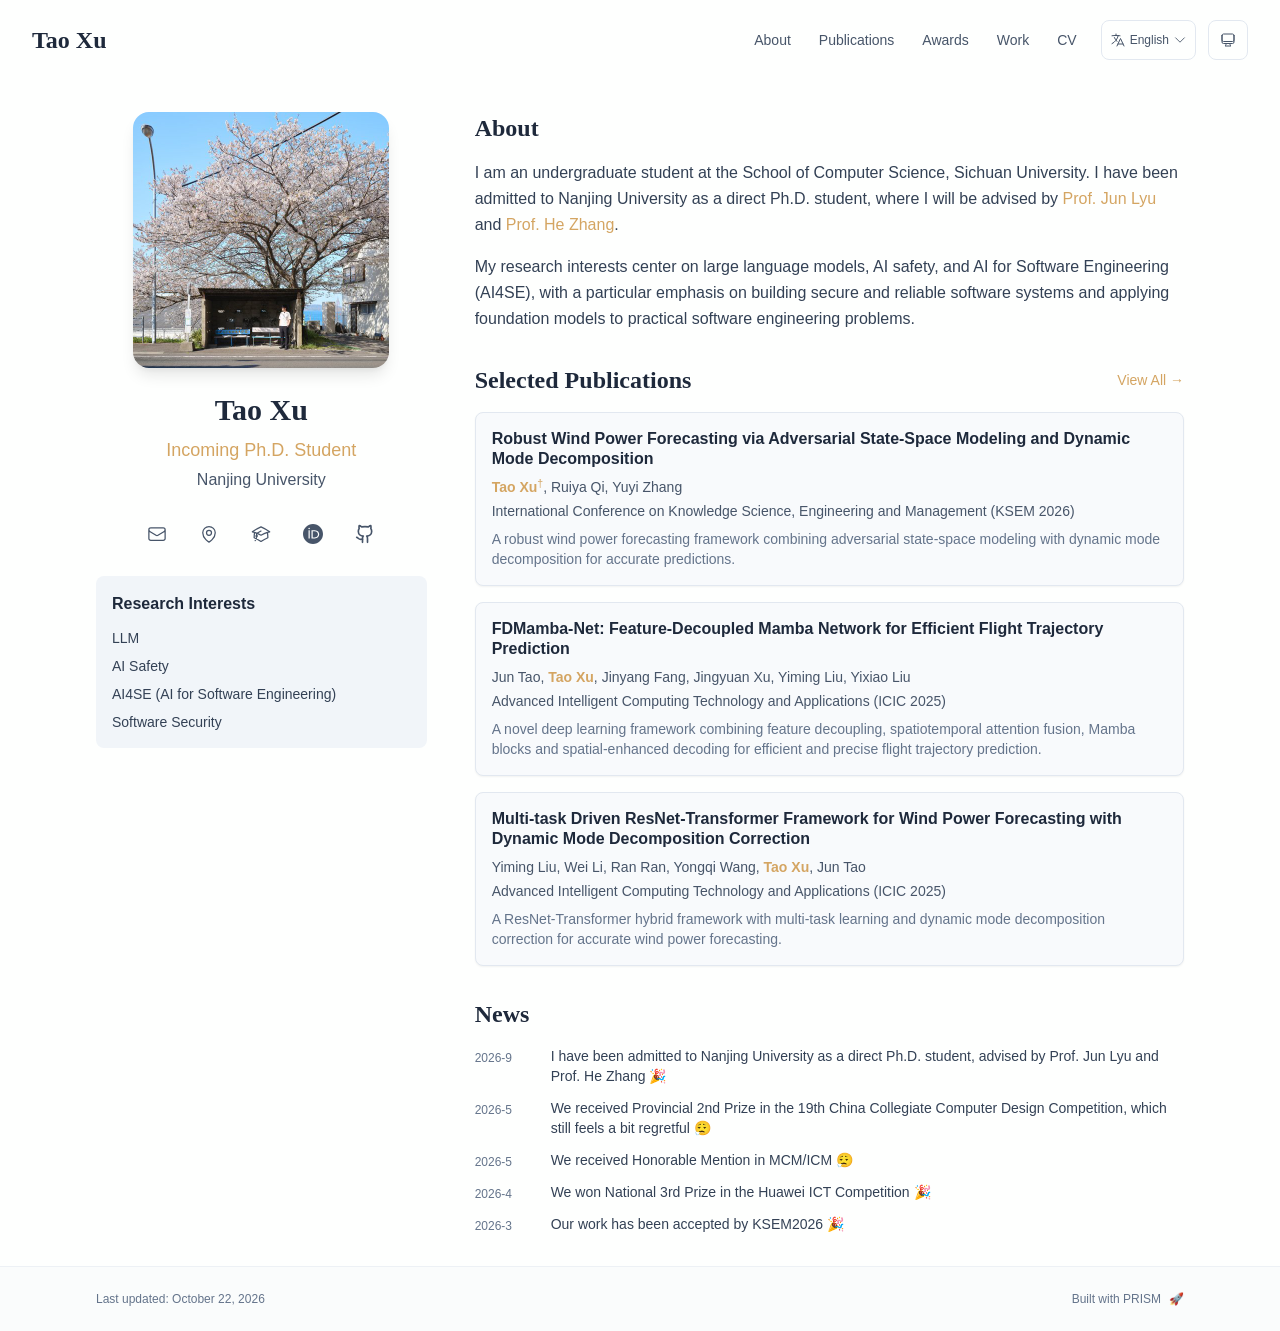
==== commit 49383953: "chore: update last-updated date to October 22, 2026 Co-Authored-By: Claude Code <noreply@anthropic.c" ====
--- a/index.html
+++ b/index.html
@@ -70,4 +70,4 @@
                 window.addEventListener('load', function() { clearTimeout(t); });
               })();
             </script><title>Tao Xu</title><meta name="description" content="Undergraduate at Sichuan University; incoming Ph.D. student at Nanjing University."/><meta name="author" content="Tao Xu"/><meta name="keywords" content="Tao Xu,PhD,Research,Nanjing University"/><meta name="creator" content="Tao Xu"/><meta name="publisher" content="Tao Xu"/><meta property="og:title" content="Tao Xu"/><meta property="og:description" content="Undergraduate at Sichuan University; incoming Ph.D. student at Nanjing University."/><meta property="og:site_name" content="Tao Xu&#x27;s Academic Website"/><meta property="og:locale" content="en_US"/><meta property="og:type" content="website"/><meta name="twitter:card" content="summary"/><meta name="twitter:title" content="Tao Xu"/><meta name="twitter:description" content="Undergraduate at Sichuan University; incoming Ph.D. student at Nanjing University."/><link rel="icon" href="/favicon.png"/><script>document.querySelectorAll('body link[rel="icon"], body link[rel="apple-touch-icon"]').forEach(el => document.head.appendChild(el))</script><script src="/_next/static/chunks/polyfills-42372ed130431b0a.js" noModule=""></script></head><body class="font-sans antialiased"><div style="visibility:hidden"><nav class="fixed top-0 left-0 right-0 z-50" data-headlessui-state=""><div class="transition-all duration-300 ease-out bg-transparent" style="transform:translateY(-100px)"><div class="max-w-7xl mx-auto px-4 sm:px-6 lg:px-8"><div class="flex justify-between items-center h-16 lg:h-20"><div class="flex-shrink-0" tabindex="0"><a class="text-xl lg:text-2xl font-serif font-semibold text-primary hover:text-accent transition-colors duration-200" href="/">Tao Xu</a></div><div class="hidden lg:block"><div class="ml-10 flex items-center space-x-3"><div class="relative flex items-baseline space-x-1"><a data-nav-href="/" class="relative px-3 py-2 text-sm font-medium rounded-lg transition-colors duration-150 text-primary" href="/">About</a><a data-nav-href="/publications" class="relative px-3 py-2 text-sm font-medium rounded-lg transition-colors duration-150 text-neutral-600" href="/publications/">Publications</a><a data-nav-href="/awards" class="relative px-3 py-2 text-sm font-medium rounded-lg transition-colors duration-150 text-neutral-600" href="/awards/">Awards</a><a data-nav-href="/work" class="relative px-3 py-2 text-sm font-medium rounded-lg transition-colors duration-150 text-neutral-600" href="/work/">Work</a><a data-nav-href="/cv" class="relative px-3 py-2 text-sm font-medium rounded-lg transition-colors duration-150 text-neutral-600" href="/cv/">CV</a></div><div class="flex items-center justify-center w-14 h-10 rounded-lg border border-neutral-200 dark:border-[rgba(148,163,184,0.24)] bg-background dark:bg-neutral-800"><div class="w-6 h-4 rounded bg-neutral-300 animate-pulse"></div></div><div class="flex items-center justify-center w-10 h-10 rounded-lg border border-neutral-200 dark:border-[rgba(148,163,184,0.24)] bg-background dark:bg-neutral-800"><div class="w-4 h-4 rounded-full bg-neutral-300 animate-pulse"></div></div></div></div><div class="lg:hidden flex items-center space-x-2"><div class="flex items-center justify-center w-14 h-10 rounded-lg border border-neutral-200 dark:border-[rgba(148,163,184,0.24)] bg-background dark:bg-neutral-800"><div class="w-6 h-4 rounded bg-neutral-300 animate-pulse"></div></div><div class="flex items-center justify-center w-10 h-10 rounded-lg border border-neutral-200 dark:border-[rgba(148,163,184,0.24)] bg-background dark:bg-neutral-800"><div class="w-4 h-4 rounded-full bg-neutral-300 animate-pulse"></div></div><button class="inline-flex items-center justify-center p-2 rounded-md text-neutral-600 hover:text-primary hover:bg-neutral-100 dark:hover:bg-neutral-800 focus:outline-none focus:ring-2 focus:ring-inset focus:ring-accent transition-colors duration-200" id="headlessui-disclosure-button-«R7pdb»" type="button" aria-expanded="false" data-headlessui-state=""><span class="sr-only">Open main menu</span><div><svg xmlns="http://www.w3.org/2000/svg" fill="none" viewBox="0 0 24 24" stroke-width="1.5" stroke="currentColor" aria-hidden="true" data-slot="icon" class="block h-6 w-6"><path stroke-linecap="round" stroke-linejoin="round" d="M3.75 6.75h16.5M3.75 12h16.5m-16.5 5.25h16.5"></path></svg></div></button></div></div></div></div></nav><main class="min-h-screen pt-16 lg:pt-20"><div class="max-w-6xl mx-auto px-4 sm:px-6 lg:px-8 py-8 bg-background min-h-screen"><div class="grid grid-cols-1 lg:grid-cols-3 gap-12"><div class="lg:col-span-1"><div class="sticky top-8" style="opacity:0;transform:translateY(20px)"><div class="w-64 h-64 mx-auto mb-6 rounded-2xl overflow-hidden shadow-lg hover:shadow-xl transition-all duration-200 hover:scale-105"><img alt="Tao Xu" width="256" height="256" decoding="async" data-nimg="1" class="w-full h-full object-cover object-[32%_center]" style="color:transparent" src="/bio.jpg"/></div><div class="text-center mb-6"><h1 class="text-3xl font-serif font-bold text-primary mb-2">Tao Xu</h1><p class="text-lg text-accent font-medium mb-1">Incoming Ph.D. Student</p><p class="text-neutral-600 mb-2">Nanjing University</p></div><div class="flex flex-wrap justify-center gap-3 sm:gap-4 mb-6 relative px-2"><div class="relative"><button class="p-2 sm:p-2 transition-colors duration-200 text-neutral-600 dark:text-neutral-400 hover:text-accent" aria-label="Email"><svg xmlns="http://www.w3.org/2000/svg" fill="none" viewBox="0 0 24 24" stroke-width="1.5" stroke="currentColor" aria-hidden="true" data-slot="icon" class="h-5 w-5"><path stroke-linecap="round" stroke-linejoin="round" d="M21.75 6.75v10.5a2.25 2.25 0 0 1-2.25 2.25h-15a2.25 2.25 0 0 1-2.25-2.25V6.75m19.5 0A2.25 2.25 0 0 0 19.5 4.5h-15a2.25 2.25 0 0 0-2.25 2.25m19.5 0v.243a2.25 2.25 0 0 1-1.07 1.916l-7.5 4.615a2.25 2.25 0 0 1-2.36 0L3.32 8.91a2.25 2.25 0 0 1-1.07-1.916V6.75"></path></svg></button></div><div class="relative"><button class="p-2 sm:p-2 transition-colors duration-200 text-neutral-600 dark:text-neutral-400 hover:text-accent" aria-label="Location"><svg xmlns="http://www.w3.org/2000/svg" fill="none" viewBox="0 0 24 24" stroke-width="1.5" stroke="currentColor" aria-hidden="true" data-slot="icon" class="h-5 w-5"><path stroke-linecap="round" stroke-linejoin="round" d="M15 10.5a3 3 0 1 1-6 0 3 3 0 0 1 6 0Z"></path><path stroke-linecap="round" stroke-linejoin="round" d="M19.5 10.5c0 7.142-7.5 11.25-7.5 11.25S4.5 17.642 4.5 10.5a7.5 7.5 0 1 1 15 0Z"></path></svg></button></div><a href="https://scholar.google.com/citations?user=cnf2xiQAAAAJ&amp;hl=en" target="_blank" rel="noopener noreferrer" class="p-2 sm:p-2 text-neutral-600 dark:text-neutral-400 hover:text-accent transition-colors duration-200" aria-label="Google Scholar"><svg xmlns="http://www.w3.org/2000/svg" fill="none" viewBox="0 0 24 24" stroke-width="1.5" stroke="currentColor" aria-hidden="true" data-slot="icon" class="h-5 w-5"><path stroke-linecap="round" stroke-linejoin="round" d="M4.26 10.147a60.438 60.438 0 0 0-.491 6.347A48.62 48.62 0 0 1 12 20.904a48.62 48.62 0 0 1 8.232-4.41 60.46 60.46 0 0 0-.491-6.347m-15.482 0a50.636 50.636 0 0 0-2.658-.813A59.906 59.906 0 0 1 12 3.493a59.903 59.903 0 0 1 10.399 5.84c-.896.248-1.783.52-2.658.814m-15.482 0A50.717 50.717 0 0 1 12 13.489a50.702 50.702 0 0 1 7.74-3.342M6.75 15a.75.75 0 1 0 0-1.5.75.75 0 0 0 0 1.5Zm0 0v-3.675A55.378 55.378 0 0 1 12 8.443m-7.007 11.55A5.981 5.981 0 0 0 6.75 15.75v-1.5"></path></svg></a><a href="https://orcid.org/my-orcid?orcid=0009-0009-2462-9819" target="_blank" rel="noopener noreferrer" class="p-2 sm:p-2 text-neutral-600 dark:text-neutral-400 hover:text-accent transition-colors duration-200" aria-label="ORCID"><svg viewBox="0 0 24 24" fill="currentColor" class="h-5 w-5" xmlns="http://www.w3.org/2000/svg"><path d="M12 0C5.372 0 0 5.372 0 12s5.372 12 12 12 12-5.372 12-12S18.628 0 12 0zM7.369 4.378c.525 0 .947.431.947.947s-.422.947-.947.947a.95.95 0 0 1-.947-.947c0-.525.422-.947.947-.947zm-.722 3.038h1.444v10.041H6.647V7.416zm3.562 0h3.9c3.712 0 5.344 2.653 5.344 5.025 0 2.578-2.016 5.025-5.325 5.025h-3.919V7.416zm1.444 1.303v7.444h2.297c3.272 0 4.022-2.484 4.022-3.722 0-2.016-1.284-3.722-4.097-3.722h-2.222z"></path></svg></a><a href="https://github.com/L77Doncic" target="_blank" rel="noopener noreferrer" class="p-2 sm:p-2 text-neutral-600 dark:text-neutral-400 hover:text-accent transition-colors duration-200" aria-label="GitHub"><svg xmlns="http://www.w3.org/2000/svg" width="24" height="24" viewBox="0 0 24 24" fill="none" stroke="currentColor" stroke-width="2" stroke-linecap="round" stroke-linejoin="round" class="lucide lucide-github h-5 w-5" aria-hidden="true"><path d="M15 22v-4a4.8 4.8 0 0 0-1-3.5c3 0 6-2 6-5.5.08-1.25-.27-2.48-1-3.5.28-1.15.28-2.35 0-3.5 0 0-1 0-3 1.5-2.64-.5-5.36-.5-8 0C6 2 5 2 5 2c-.3 1.15-.3 2.35 0 3.5A5.403 5.403 0 0 0 4 9c0 3.5 3 5.5 6 5.5-.39.49-.68 1.05-.85 1.65-.17.6-.22 1.23-.15 1.85v4"></path><path d="M9 18c-4.51 2-5-2-7-2"></path></svg></a></div><div class="bg-neutral-100 dark:bg-neutral-800 rounded-lg p-4 mb-6 hover:shadow-lg transition-all duration-200 hover:scale-[1.02]"><h3 class="font-semibold text-primary mb-3">Research Interests</h3><div class="space-y-2 text-sm text-neutral-700 dark:text-neutral-500"><div>LLM</div><div>AI Safety</div><div>AI4SE (AI for Software Engineering)</div><div>Software Security</div></div></div></div></div><div class="lg:col-span-2 space-y-8"><section id="about" class="scroll-mt-24 space-y-8"><section style="opacity:0;transform:translateY(20px)"><h2 class="text-2xl font-serif font-bold text-primary mb-4">About</h2><div class="text-neutral-700 dark:text-neutral-600 leading-relaxed"><p class="mb-4 last:mb-0">I am an undergraduate student at the School of Computer Science, Sichuan University. I have been admitted to Nanjing University as a direct Ph.D. student, where I will be advised by <a href="https://meiye-lj.github.io/" node="[object Object]" target="_blank" rel="noopener noreferrer" class="text-accent font-medium transition-all duration-200 rounded hover:bg-accent/10 hover:shadow-sm">Prof. Jun Lyu</a> and <a href="https://softeng.nju.edu.cn/faculty/HeZhang/" node="[object Object]" target="_blank" rel="noopener noreferrer" class="text-accent font-medium transition-all duration-200 rounded hover:bg-accent/10 hover:shadow-sm">Prof. He Zhang</a>.</p>
-<p class="mb-4 last:mb-0">My research interests center on large language models, AI safety, and AI for Software Engineering (AI4SE), with a particular emphasis on building secure and reliable software systems and applying foundation models to practical software engineering problems.</p></div></section><section style="opacity:0;transform:translateY(20px)"><div class="flex items-center justify-between mb-4"><h2 class="text-2xl font-serif font-bold text-primary">Selected Publications</h2><a class="text-accent hover:text-accent-dark text-sm font-medium transition-all duration-200 rounded hover:bg-accent/10 hover:shadow-sm" href="/publications/">View All<!-- --> →</a></div><div class="space-y-4"><div class="bg-neutral-50 dark:bg-neutral-800 p-4 rounded-lg shadow-sm border border-neutral-200 dark:border-[rgba(148,163,184,0.24)] hover:shadow-lg transition-all duration-200 hover:scale-[1.02]" style="opacity:0;transform:translateY(20px)"><h3 class="font-semibold text-primary mb-2 leading-tight">Robust Wind Power Forecasting via Adversarial State-Space Modeling and Dynamic Mode Decomposition</h3><p class="text-sm text-neutral-600 dark:text-neutral-500 mb-1"><span><span class="font-semibold text-accent ">Tao Xu</span><sup class="ml-0 text-accent">†</sup>, </span><span><span class=" ">Ruiya Qi</span>, </span><span><span class=" ">Yuyi Zhang</span></span></p><p class="text-sm text-neutral-600 dark:text-neutral-500 mb-2">International Conference on Knowledge Science, Engineering and Management (KSEM 2026)</p><p class="text-sm text-neutral-500 dark:text-neutral-500 line-clamp-2">A robust wind power forecasting framework combining adversarial state-space modeling with dynamic mode decomposition for accurate predictions.</p></div><div class="bg-neutral-50 dark:bg-neutral-800 p-4 rounded-lg shadow-sm border border-neutral-200 dark:border-[rgba(148,163,184,0.24)] hover:shadow-lg transition-all duration-200 hover:scale-[1.02]" style="opacity:0;transform:translateY(20px)"><h3 class="font-semibold text-primary mb-2 leading-tight">FDMamba-Net: Feature-Decoupled Mamba Network for Efficient Flight Trajectory Prediction</h3><p class="text-sm text-neutral-600 dark:text-neutral-500 mb-1"><span><span class=" ">Jun Tao</span>, </span><span><span class="font-semibold text-accent ">Tao Xu</span>, </span><span><span class=" ">Jinyang Fang</span>, </span><span><span class=" ">Jingyuan Xu</span>, </span><span><span class=" ">Yiming Liu</span>, </span><span><span class=" ">Yixiao Liu</span></span></p><p class="text-sm text-neutral-600 dark:text-neutral-500 mb-2">Advanced Intelligent Computing Technology and Applications (ICIC 2025)</p><p class="text-sm text-neutral-500 dark:text-neutral-500 line-clamp-2">A novel deep learning framework combining feature decoupling, spatiotemporal attention fusion, Mamba blocks and spatial-enhanced decoding for efficient and precise flight trajectory prediction.</p></div><div class="bg-neutral-50 dark:bg-neutral-800 p-4 rounded-lg shadow-sm border border-neutral-200 dark:border-[rgba(148,163,184,0.24)] hover:shadow-lg transition-all duration-200 hover:scale-[1.02]" style="opacity:0;transform:translateY(20px)"><h3 class="font-semibold text-primary mb-2 leading-tight">Multi-task Driven ResNet-Transformer Framework for Wind Power Forecasting with Dynamic Mode Decomposition Correction</h3><p class="text-sm text-neutral-600 dark:text-neutral-500 mb-1"><span><span class=" ">Yiming Liu</span>, </span><span><span class=" ">Wei Li</span>, </span><span><span class=" ">Ran Ran</span>, </span><span><span class=" ">Yongqi Wang</span>, </span><span><span class="font-semibold text-accent ">Tao Xu</span>, </span><span><span class=" ">Jun Tao</span></span></p><p class="text-sm text-neutral-600 dark:text-neutral-500 mb-2">Advanced Intelligent Computing Technology and Applications (ICIC 2025)</p><p class="text-sm text-neutral-500 dark:text-neutral-500 line-clamp-2">A ResNet-Transformer hybrid framework with multi-task learning and dynamic mode decomposition correction for accurate wind power forecasting.</p></div></div></section><section style="opacity:0;transform:translateY(20px)"><h2 class="text-2xl font-serif font-bold text-primary mb-4">News</h2><div class="space-y-3"><div class="flex items-start space-x-3"><span class="text-xs text-neutral-500 mt-1 w-16 flex-shrink-0">2026-9</span><p class="text-sm text-neutral-700">I have been admitted to Nanjing University as a direct Ph.D. student, advised by Prof. Jun Lyu and Prof. He Zhang 🎉</p></div><div class="flex items-start space-x-3"><span class="text-xs text-neutral-500 mt-1 w-16 flex-shrink-0">2026-5</span><p class="text-sm text-neutral-700">We received Provincial 2nd Prize in the 19th China Collegiate Computer Design Competition, which still feels a bit regretful 😮‍💨</p></div><div class="flex items-start space-x-3"><span class="text-xs text-neutral-500 mt-1 w-16 flex-shrink-0">2026-5</span><p class="text-sm text-neutral-700">We received Honorable Mention in MCM/ICM 😮‍💨</p></div><div class="flex items-start space-x-3"><span class="text-xs text-neutral-500 mt-1 w-16 flex-shrink-0">2026-4</span><p class="text-sm text-neutral-700">We won National 3rd Prize in the Huawei ICT Competition 🎉</p></div><div class="flex items-start space-x-3"><span class="text-xs text-neutral-500 mt-1 w-16 flex-shrink-0">2026-3</span><p class="text-sm text-neutral-700">Our work has been accepted by KSEM2026 🎉</p></div></div></section></section></div></div></div><!--$--><!--/$--><!--$--><!--/$--></main><footer class="border-t border-neutral-200/50 bg-neutral-50/50 dark:bg-neutral-900/50 dark:border-neutral-700/50"><div class="max-w-6xl mx-auto px-4 sm:px-6 lg:px-8 py-6"><div class="flex flex-col sm:flex-row justify-between items-center gap-2"><p class="text-xs text-neutral-500">Last updated<!-- -->: <!-- -->September 25, 2026</p><p class="text-xs text-neutral-500 flex items-center"><a href="https://github.com/xyjoey/PRISM" target="_blank" rel="noopener noreferrer">Built with PRISM</a><span class="ml-2">🚀</span></p></div></div></footer></div><script src="/_next/static/chunks/webpack-679b75d1c4c2027c.js" async=""></script><script>(self.__next_f=self.__next_f||[]).push([0])</script><script>self.__next_f.push([1,"1:\"$Sreact.fragment\"\n3:I[3719,[\"461\",\"static/chunks/461-a9a5d7b05a71d978.js\",\"874\",\"static/chunks/874-6cc630662f3664af.js\",\"291\",\"static/chunks/291-e39730cc9327e39b.js\",\"177\",\"static/chunks/app/layout-7402e7da85205e7e.js\"],\"ThemeProvider\"]\n4:I[310,[\"461\",\"static/chunks/461-a9a5d7b05a71d978.js\",\"874\",\"static/chunks/874-6cc630662f3664af.js\",\"291\",\"static/chunks/291-e39730cc9327e39b.js\",\"177\",\"static/chunks/app/layout-7402e7da85205e7e.js\"],\"LocaleProvider\"]\n5:I[4574,[\"461\",\"static/chunks/461-a9a5d7b05a71d978.js\",\"874\",\"static/chunks/874-6cc630662f3664af.js\",\"291\",\"static/chunks/291-e39730cc9327e39b.js\",\"177\",\"static/chunks/app/layout-7402e7da85205e7e.js\"],\"default\"]\n6:I[7555,[],\"\"]\n7:I[1295,[],\"\"]\n8:I[2548,[\"461\",\"static/chunks/461-a9a5d7b05a71d978.js\",\"874\",\"static/chunks/874-6cc630662f3664af.js\",\"291\",\"static/chunks/291-e39730cc9327e39b.js\",\"177\",\"static/chunks/app/layout-7402e7da85205e7e.js\"],\"default\"]\n9:I[6613,[\"461\",\"static/chunks/461-a9a5d7b05a71d978.js\",\"178\",\"static/chunks/178-595a94b9af1e67b5.js\",\"874\",\"static/chunks/874-6cc630662f3664af.js\",\"748\",\"static/chunks/748-84df502d24ed20fb.js\",\"974\",\"static/chunks/app/page-6fb19242f84536ef.js\"],\"default\"]\n14:I[9665,[],\"MetadataBoundary\"]\n16:I[9665,[],\"OutletBoundary\"]\n19:I[4911,[],\"AsyncMetadataOutlet\"]\n1b:I[9665,[],\"ViewportBoundary\"]\n1d:I[6614,[],\"\"]\n:HL[\"/_next/static/css/16ac18946ecf734d.css\",\"style\"]\n2:T5d7,\n    try {\n      const cfg = {\"enabled\":true,\"locales\":[\"zh\",\"en\"],\"defaultLocale\":\"en\",\"mode\":\"auto\",\"fixedLocale\":\"en\",\"persist\":true,\"switcher\":true,\"labels\":{\"zh\":\"中文\",\"en\":\"English\"}};\n      const storageKey = 'locale-storage';\n      const normalize = (value) =\u003e typeof value === 'string' ? value.trim().replace('_', '-').toLowerCase() : '';\n      const matchLocale = (candidate) =\u003e {\n        const normalized = normalize(candidate);\n        if (!normalized) return null;\n        if (cfg.locales.includes(normalized)) return normalized;\n        const language = normalized.split('-')[0];\n        if (cfg.locales.includes(language)) return language;\n     "])</script><script>self.__next_f.push([1,"   return null;\n      };\n\n      let resolved = null;\n\n      if (!cfg.enabled) {\n        resolved = cfg.defaultLocale;\n      } else if (cfg.persist) {\n        resolved = matchLocale(localStorage.getItem(storageKey));\n      }\n\n      if (!resolved) {\n        if (cfg.mode === 'fixed') {\n          resolved = cfg.fixedLocale;\n        } else {\n          resolved = matchLocale(navigator.language);\n        }\n      }\n\n      if (!resolved) {\n        resolved = cfg.defaultLocale;\n      }\n\n      const root = document.documentElement;\n      root.lang = resolved;\n      root.setAttribute('data-locale', resolved);\n\n      if (cfg.persist) {\n        localStorage.setItem(storageKey, resolved);\n      }\n    } catch (e) {\n      const root = document.documentElement;\n      root.lang = 'en';\n      root.setAttribute('data-locale', 'en');\n    }\n  a:T4d2,@inproceedings{xu2026robust,\n  title = {Robust Wind Power Forecasting via Adversarial State-Space Modeling and Dynamic Mode Decomposition},\n  author = {Tao Xu and Ruiya Qi and Yuyi Zhang},\n  booktitle = {International Conference on Knowledge Science, Engineering and Management (KSEM 2026)},\n  year = {2026},\n  month = {jul},\n  pages = {73--82},\n  volume = {16637},\n  series = {Lecture Notes in Computer Science},\n  publisher = {Springer},\n  doi = {10.1007/978-981-92-2868-3_6},\n  urldate = {2026-02-25},\n  abstract = {Time series forecasting in renewable energy, particularly wind power prediction, is challenged by non-stationarity, distribution shifts, and complex temporal dependencies. We propose a hybrid forecasting framework that combines deep sequence modeling with adversarial learning and physics-inspired error correction. The model captures both short- and long-term dependencies, integrates contextual meteorological signals, and refines predictions through residual decomposition. Extensive experiments on wind power forecasting tasks demonstrate that our approach achieves significant improvements in RMSE and MAE over classical baselines, highlighting its effectiveness for real-world tempora"])</script><script>self.__next_f.push([1,"l sequence prediction.}\n}b:T44d,Accurate flight trajectory forecasting is crucial for air traffic management and UAV navigation. However, the task is highly challenging due to complex spatiotemporal dependencies in long sequences and computational constraints. Thus, we propose FDMamba-Net, a novel deep learning-based framework for trajectory prediction that achieves both high efficiency and precision. It combines feature decoupling, spatiotemporal attention fusion, state-space modeling, and spatial-enhanced decoding. The framework first uses a feature decoupling module to divide raw inputs into independent subspaces to eliminate feature interference. Then, spatiotemporal attention fusion is applied to model dynamic temporal relationships. Next, multi-layer Mamba blocks conduct multi-scale temporal modeling. Finally, spatial features are optimized through adaptive weight-enhanced decoding. Experiments show that FDMamba-Net surpasses baseline methods. Compared to Transformer-based approaches, it achieves better performance with 55.5% fewer parameters, making it a promising solution for efficient trajectory prediction.c:T6a2,@inproceedings{tao2025fdmamba,\n  title = {FDMamba-Net: Feature-Decoupled Mamba Network for Efficient Flight Trajectory Prediction},\n  author = {Jun Tao and Tao Xu and Jinyang Fang and Jingyuan Xu and Yiming Liu and Yixiao Liu},\n  booktitle = {Advanced Intelligent Computing Technology and Applications (ICIC 2025)},\n  year = {2025},\n  month = {jul},\n  pages = {460--471},\n  publisher = {Springer},\n  address = {Singapore},\n  series = {Communications in Computer and Information Science (CCIS)},\n  volume = {2567},\n  doi = {10.1007/978-981-96-9952-0_39},\n  urldate = {2026-02-25},\n  abstract = {Accurate flight trajectory forecasting is crucial for air traffic management and UAV navigation. However, the task is highly challenging due to complex spatiotemporal dependencies in long sequences and computational constraints. Thus, we propose FDMamba-Net, a novel deep learning-based framework for trajectory pr"])</script><script>self.__next_f.push([1,"ediction that achieves both high efficiency and precision. It combines feature decoupling, spatiotemporal attention fusion, state-space modeling, and spatial-enhanced decoding. The framework first uses a feature decoupling module to divide raw inputs into independent subspaces to eliminate feature interference. Then, spatiotemporal attention fusion is applied to model dynamic temporal relationships. Next, multi-layer Mamba blocks conduct multi-scale temporal modeling. Finally, spatial features are optimized through adaptive weight-enhanced decoding. Experiments show that FDMamba-Net surpasses baseline methods. Compared to Transformer-based approaches, it achieves better performance with 55.5% fewer parameters, making it a promising solution for efficient trajectory prediction.}\n}d:T648,Wind power generation, as one of the most critical clean energy sources and substitutes for fossil fuels, constitutes a pivotal component in achieving carbon neutrality. In power dispatch operations, the efficiency and accuracy of wind power forecasting serve as the most crucial and influential factors for grid management and operational decision-making. Current wind power prediction methodologies predominantly rely on historical single data source, while suffering from accumulating errors over extended forecasting horizons, leading to significant degradation in prediction accuracy that fails to meet grid scheduling requirements. To address the challenges of temporal dependency and error accumulation in wind power forecasting, we propose a deep learning framework based on multi-task dynamic learning and error correction. The model employs a ResNet-Transformer hybrid architecture, where Temporal Convolutional Networks (TCN) extract localized temporal features, while Transformer encoders capture long-term temporal dependencies through self-attention mechanisms, enhanced by residual connections for hierarchical feature reuse. Experimental validation on real-world wind farm datasets demonstrates that the calibrated predictions achieve "])</script><script>self.__next_f.push([1,"a 45.686% RMSE reduction, evidencing the method's effectiveness under complex meteorological conditions. Comparative analyses further reveal substantial improvements in both short-term (\u003c6 h) and extended-range (\u003e24 h) forecasting performance compared to conventional baselines, establishing technical advantages for practical grid integration applications.e:T8a3,"])</script><script>self.__next_f.push([1,"@inproceedings{liu2025multitask,\n  title = {Multi-task Driven ResNet-Transformer Framework for Wind Power Forecasting with Dynamic Mode Decomposition Correction},\n  author = {Yiming Liu and Wei Li and Ran Ran and Yongqi Wang and Tao Xu and Jun Tao},\n  booktitle = {Advanced Intelligent Computing Technology and Applications (ICIC 2025)},\n  year = {2025},\n  month = {jul},\n  pages = {458--467},\n  publisher = {Springer},\n  address = {Singapore},\n  series = {Lecture Notes in Computer Science (LNCS)},\n  volume = {15849},\n  doi = {10.1007/978-981-96-9881-3_38},\n  urldate = {2026-02-25},\n  abstract = {Wind power generation, as one of the most critical clean energy sources and substitutes for fossil fuels, constitutes a pivotal component in achieving carbon neutrality. In power dispatch operations, the efficiency and accuracy of wind power forecasting serve as the most crucial and influential factors for grid management and operational decision-making. Current wind power prediction methodologies predominantly rely on historical single data source, while suffering from accumulating errors over extended forecasting horizons, leading to significant degradation in prediction accuracy that fails to meet grid scheduling requirements. To address the challenges of temporal dependency and error accumulation in wind power forecasting, we propose a deep learning framework based on multi-task dynamic learning and error correction. The model employs a ResNet-Transformer hybrid architecture, where Temporal Convolutional Networks (TCN) extract localized temporal features, while Transformer encoders capture long-term temporal dependencies through self-attention mechanisms, enhanced by residual connections for hierarchical feature reuse. Experimental validation on real-world wind farm datasets demonstrates that the calibrated predictions achieve a 45.686% RMSE reduction, evidencing the method's effectiveness under complex meteorological conditions. Comparative analyses further reveal substantial improvements in both short-term (\u003c6 h) and extended-range (\u003e24 h) forecasting performance compared to conventional baselines, establishing technical advantages for practical grid integration applications.}\n}"])</script><script>self.__next_f.push([1,"f:T4d2,@inproceedings{xu2026robust,\n  title = {Robust Wind Power Forecasting via Adversarial State-Space Modeling and Dynamic Mode Decomposition},\n  author = {Tao Xu and Ruiya Qi and Yuyi Zhang},\n  booktitle = {International Conference on Knowledge Science, Engineering and Management (KSEM 2026)},\n  year = {2026},\n  month = {jul},\n  pages = {73--82},\n  volume = {16637},\n  series = {Lecture Notes in Computer Science},\n  publisher = {Springer},\n  doi = {10.1007/978-981-92-2868-3_6},\n  urldate = {2026-02-25},\n  abstract = {Time series forecasting in renewable energy, particularly wind power prediction, is challenged by non-stationarity, distribution shifts, and complex temporal dependencies. We propose a hybrid forecasting framework that combines deep sequence modeling with adversarial learning and physics-inspired error correction. The model captures both short- and long-term dependencies, integrates contextual meteorological signals, and refines predictions through residual decomposition. Extensive experiments on wind power forecasting tasks demonstrate that our approach achieves significant improvements in RMSE and MAE over classical baselines, highlighting its effectiveness for real-world temporal sequence prediction.}\n}10:T44d,Accurate flight trajectory forecasting is crucial for air traffic management and UAV navigation. However, the task is highly challenging due to complex spatiotemporal dependencies in long sequences and computational constraints. Thus, we propose FDMamba-Net, a novel deep learning-based framework for trajectory prediction that achieves both high efficiency and precision. It combines feature decoupling, spatiotemporal attention fusion, state-space modeling, and spatial-enhanced decoding. The framework first uses a feature decoupling module to divide raw inputs into independent subspaces to eliminate feature interference. Then, spatiotemporal attention fusion is applied to model dynamic temporal relationships. Next, multi-layer Mamba blocks conduct multi-scale temporal modeling. Finally, spa"])</script><script>self.__next_f.push([1,"tial features are optimized through adaptive weight-enhanced decoding. Experiments show that FDMamba-Net surpasses baseline methods. Compared to Transformer-based approaches, it achieves better performance with 55.5% fewer parameters, making it a promising solution for efficient trajectory prediction.11:T6a2,@inproceedings{tao2025fdmamba,\n  title = {FDMamba-Net: Feature-Decoupled Mamba Network for Efficient Flight Trajectory Prediction},\n  author = {Jun Tao and Tao Xu and Jinyang Fang and Jingyuan Xu and Yiming Liu and Yixiao Liu},\n  booktitle = {Advanced Intelligent Computing Technology and Applications (ICIC 2025)},\n  year = {2025},\n  month = {jul},\n  pages = {460--471},\n  publisher = {Springer},\n  address = {Singapore},\n  series = {Communications in Computer and Information Science (CCIS)},\n  volume = {2567},\n  doi = {10.1007/978-981-96-9952-0_39},\n  urldate = {2026-02-25},\n  abstract = {Accurate flight trajectory forecasting is crucial for air traffic management and UAV navigation. However, the task is highly challenging due to complex spatiotemporal dependencies in long sequences and computational constraints. Thus, we propose FDMamba-Net, a novel deep learning-based framework for trajectory prediction that achieves both high efficiency and precision. It combines feature decoupling, spatiotemporal attention fusion, state-space modeling, and spatial-enhanced decoding. The framework first uses a feature decoupling module to divide raw inputs into independent subspaces to eliminate feature interference. Then, spatiotemporal attention fusion is applied to model dynamic temporal relationships. Next, multi-layer Mamba blocks conduct multi-scale temporal modeling. Finally, spatial features are optimized through adaptive weight-enhanced decoding. Experiments show that FDMamba-Net surpasses baseline methods. Compared to Transformer-based approaches, it achieves better performance with 55.5% fewer parameters, making it a promising solution for efficient trajectory prediction.}\n}12:T648,Wind power generation, as one of"])</script><script>self.__next_f.push([1," the most critical clean energy sources and substitutes for fossil fuels, constitutes a pivotal component in achieving carbon neutrality. In power dispatch operations, the efficiency and accuracy of wind power forecasting serve as the most crucial and influential factors for grid management and operational decision-making. Current wind power prediction methodologies predominantly rely on historical single data source, while suffering from accumulating errors over extended forecasting horizons, leading to significant degradation in prediction accuracy that fails to meet grid scheduling requirements. To address the challenges of temporal dependency and error accumulation in wind power forecasting, we propose a deep learning framework based on multi-task dynamic learning and error correction. The model employs a ResNet-Transformer hybrid architecture, where Temporal Convolutional Networks (TCN) extract localized temporal features, while Transformer encoders capture long-term temporal dependencies through self-attention mechanisms, enhanced by residual connections for hierarchical feature reuse. Experimental validation on real-world wind farm datasets demonstrates that the calibrated predictions achieve a 45.686% RMSE reduction, evidencing the method's effectiveness under complex meteorological conditions. Comparative analyses further reveal substantial improvements in both short-term (\u003c6 h) and extended-range (\u003e24 h) forecasting performance compared to conventional baselines, establishing technical advantages for practical grid integration applications.13:T8a3,"])</script><script>self.__next_f.push([1,"@inproceedings{liu2025multitask,\n  title = {Multi-task Driven ResNet-Transformer Framework for Wind Power Forecasting with Dynamic Mode Decomposition Correction},\n  author = {Yiming Liu and Wei Li and Ran Ran and Yongqi Wang and Tao Xu and Jun Tao},\n  booktitle = {Advanced Intelligent Computing Technology and Applications (ICIC 2025)},\n  year = {2025},\n  month = {jul},\n  pages = {458--467},\n  publisher = {Springer},\n  address = {Singapore},\n  series = {Lecture Notes in Computer Science (LNCS)},\n  volume = {15849},\n  doi = {10.1007/978-981-96-9881-3_38},\n  urldate = {2026-02-25},\n  abstract = {Wind power generation, as one of the most critical clean energy sources and substitutes for fossil fuels, constitutes a pivotal component in achieving carbon neutrality. In power dispatch operations, the efficiency and accuracy of wind power forecasting serve as the most crucial and influential factors for grid management and operational decision-making. Current wind power prediction methodologies predominantly rely on historical single data source, while suffering from accumulating errors over extended forecasting horizons, leading to significant degradation in prediction accuracy that fails to meet grid scheduling requirements. To address the challenges of temporal dependency and error accumulation in wind power forecasting, we propose a deep learning framework based on multi-task dynamic learning and error correction. The model employs a ResNet-Transformer hybrid architecture, where Temporal Convolutional Networks (TCN) extract localized temporal features, while Transformer encoders capture long-term temporal dependencies through self-attention mechanisms, enhanced by residual connections for hierarchical feature reuse. Experimental validation on real-world wind farm datasets demonstrates that the calibrated predictions achieve a 45.686% RMSE reduction, evidencing the method's effectiveness under complex meteorological conditions. Comparative analyses further reveal substantial improvements in both short-term (\u003c6 h) and extended-range (\u003e24 h) forecasting performance compared to conventional baselines, establishing technical advantages for practical grid integration applications.}\n}"])</script><script>self.__next_f.push([1,"0:{\"P\":null,\"b\":\"2FNmI76ei97ojNMc_GVj1\",\"p\":\"\",\"c\":[\"\",\"\"],\"i\":false,\"f\":[[[\"\",{\"children\":[\"__PAGE__\",{}]},\"$undefined\",\"$undefined\",true],[\"\",[\"$\",\"$1\",\"c\",{\"children\":[[[\"$\",\"link\",\"0\",{\"rel\":\"stylesheet\",\"href\":\"/_next/static/css/16ac18946ecf734d.css\",\"precedence\":\"next\",\"crossOrigin\":\"$undefined\",\"nonce\":\"$undefined\"}]],[\"$\",\"html\",null,{\"lang\":\"en\",\"className\":\"scroll-smooth\",\"suppressHydrationWarning\":true,\"children\":[[\"$\",\"head\",null,{\"children\":[[\"$\",\"link\",null,{\"rel\":\"icon\",\"href\":\"/favicon.png\",\"type\":\"image/svg+xml\"}],[\"$\",\"link\",null,{\"rel\":\"dns-prefetch\",\"href\":\"https://jialeliu.com\"}],[\"$\",\"link\",null,{\"rel\":\"preconnect\",\"href\":\"https://jialeliu.com\",\"crossOrigin\":\"\"}],[\"$\",\"link\",null,{\"rel\":\"preload\",\"as\":\"font\",\"type\":\"font/woff2\",\"href\":\"https://jialeliu.com/fonts/georgiab.woff2\",\"crossOrigin\":\"\"}],[\"$\",\"script\",null,{\"dangerouslySetInnerHTML\":{\"__html\":\"\\n              try {\\n                const theme = localStorage.getItem('theme-storage');\\n                const parsed = theme ? JSON.parse(theme) : null;\\n                const setting = parsed?.state?.theme || 'system';\\n                const prefersDark = typeof window !== 'undefined' \u0026\u0026 window.matchMedia \u0026\u0026 window.matchMedia('(prefers-color-scheme: dark)').matches;\\n                const effective = setting === 'dark' ? 'dark' : (setting === 'light' ? 'light' : (prefersDark ? 'dark' : 'light'));\\n                var root = document.documentElement;\\n                root.classList.add(effective);\\n                root.setAttribute('data-theme', effective);\\n              } catch (e) {\\n                var root = document.documentElement;\\n                root.classList.add('light');\\n                root.setAttribute('data-theme', 'light');\\n              }\\n            \"}}],[\"$\",\"script\",null,{\"dangerouslySetInnerHTML\":{\"__html\":\"$2\"}}],[\"$\",\"script\",null,{\"dangerouslySetInnerHTML\":{\"__html\":\"\\n              (function(){\\n                // Fallback: reveal the server-rendered content if hydration has\\n                // not completed within 3s (slow network, JS failure, etc.).\\n                var t = setTimeout(function() {\\n                  var d = document.querySelector('[style*=\\\"visibility:hidden\\\"]');\\n                  if (d) { d.style.visibility = 'visible'; d.style.opacity = '1'; }\\n                }, 3000);\\n                window.addEventListener('load', function() { clearTimeout(t); });\\n              })();\\n            \"}}]]}],[\"$\",\"body\",null,{\"className\":\"font-sans antialiased\",\"children\":[\"$\",\"$L3\",null,{\"children\":[\"$\",\"$L4\",null,{\"config\":{\"enabled\":true,\"locales\":[\"zh\",\"en\"],\"defaultLocale\":\"en\",\"mode\":\"auto\",\"fixedLocale\":\"en\",\"persist\":true,\"switcher\":true,\"labels\":{\"zh\":\"中文\",\"en\":\"English\"}},\"children\":[[\"$\",\"$L5\",null,{\"items\":[{\"title\":\"About\",\"type\":\"page\",\"target\":\"about\",\"href\":\"/\"},{\"title\":\"Publications\",\"type\":\"page\",\"target\":\"publications\",\"href\":\"/publications\"},{\"title\":\"Awards\",\"type\":\"page\",\"target\":\"awards\",\"href\":\"/awards\"},{\"title\":\"Work\",\"type\":\"page\",\"target\":\"work\",\"href\":\"/work\"},{\"title\":\"CV\",\"type\":\"page\",\"target\":\"cv\",\"href\":\"/cv\"}],\"siteTitle\":\"Tao Xu\",\"enableOnePageMode\":false,\"i18n\":\"$0:f:0:1:1:props:children:1:props:children:1:props:children:props:children:props:config\",\"itemsByLocale\":{\"zh\":[{\"title\":\"关于我\",\"type\":\"page\",\"target\":\"about\",\"href\":\"/\"},{\"title\":\"论文\",\"type\":\"page\",\"target\":\"publications\",\"href\":\"/publications\"},{\"title\":\"奖项\",\"type\":\"page\",\"target\":\"awards\",\"href\":\"/awards\"},{\"title\":\"工作经历\",\"type\":\"page\",\"target\":\"work\",\"href\":\"/work\"},{\"title\":\"简历\",\"type\":\"page\",\"target\":\"cv\",\"href\":\"/cv\"}],\"en\":[{\"title\":\"About\",\"type\":\"page\",\"target\":\"about\",\"href\":\"/\"},{\"title\":\"Publications\",\"type\":\"page\",\"target\":\"publications\",\"href\":\"/publications\"},{\"title\":\"Awards\",\"type\":\"page\",\"target\":\"awards\",\"href\":\"/awards\"},{\"title\":\"Work\",\"type\":\"page\",\"target\":\"work\",\"href\":\"/work\"},{\"title\":\"CV\",\"type\":\"page\",\"target\":\"cv\",\"href\":\"/cv\"}]},\"siteTitleByLocale\":{\"zh\":\"许涛\",\"en\":\"Tao Xu\"}}],[\"$\",\"main\",null,{\"className\":\"min-h-screen pt-16 lg:pt-20\",\"children\":[\"$\",\"$L6\",null,{\"parallelRouterKey\":\"children\",\"error\":\"$undefined\",\"errorStyles\":\"$undefined\",\"errorScripts\":\"$undefined\",\"template\":[\"$\",\"$L7\",null,{}],\"templateStyles\":\"$undefined\",\"templateScripts\":\"$undefined\",\"notFound\":[[[\"$\",\"title\",null,{\"children\":\"404: This page could not be found.\"}],[\"$\",\"div\",null,{\"style\":{\"fontFamily\":\"system-ui,\\\"Segoe UI\\\",Roboto,Helvetica,Arial,sans-serif,\\\"Apple Color Emoji\\\",\\\"Segoe UI Emoji\\\"\",\"height\":\"100vh\",\"textAlign\":\"center\",\"display\":\"flex\",\"flexDirection\":\"column\",\"alignItems\":\"center\",\"justifyContent\":\"center\"},\"children\":[\"$\",\"div\",null,{\"children\":[[\"$\",\"style\",null,{\"dangerouslySetInnerHTML\":{\"__html\":\"body{color:#000;background:#fff;margin:0}.next-error-h1{border-right:1px solid rgba(0,0,0,.3)}@media (prefers-color-scheme:dark){body{color:#fff;background:#000}.next-error-h1{border-right:1px solid rgba(255,255,255,.3)}}\"}}],[\"$\",\"h1\",null,{\"className\":\"next-error-h1\",\"style\":{\"display\":\"inline-block\",\"margin\":\"0 20px 0 0\",\"padding\":\"0 23px 0 0\",\"fontSize\":24,\"fontWeight\":500,\"verticalAlign\":\"top\",\"lineHeight\":\"49px\"},\"children\":404}],[\"$\",\"div\",null,{\"style\":{\"display\":\"inline-block\"},\"children\":[\"$\",\"h2\",null,{\"style\":{\"fontSize\":14,\"fontWeight\":400,\"lineHeight\":\"49px\",\"margin\":0},\"children\":\"This page could not be found.\"}]}]]}]}]],[]],\"forbidden\":\"$undefined\",\"unauthorized\":\"$undefined\"}]}],[\"$\",\"$L8\",null,{\"lastUpdated\":\"September 25, 2026\",\"lastUpdatedByLocale\":{\"zh\":\"2026年9月25日\",\"en\":\"September 25, 2026\"},\"defaultLocale\":\"en\"}]]}]}]}]]}]]}],{\"children\":[\"__PAGE__\",[\"$\",\"$1\",\"c\",{\"children\":[[\"$\",\"$L9\",null,{\"dataByLocale\":{\"zh\":{\"author\":{\"name\":\"许涛\",\"title\":\"准博士生\",\"institution\":\"南京大学\",\"avatar\":\"/bio.jpg\"},\"social\":{\"email\":\"summer_xt17@163.com\",\"location\":\"成都，中国\",\"location_url\":\"https://www.google.com/maps/place/Sichuan+University+Jiang'an+Campus+%EF%BC%88North+Gate%EF%BC%89/@30.5628145,103.9918239,17z/data=!4m6!3m5!1s0x36efc13bad07ff69:0xe4ab49017832f663!8m2!3d30.562213!4d103.992544!16s%2Fg%2F11cm1lgcz8?entry=ttu\u0026g_ep=EgoyMDI2MDIxOC4wIKXMDSoASAFQAw%3D%3D\",\"location_details\":[\"川大路2号，\",\"双流区，成都，中国\"],\"google_scholar\":\"https://scholar.google.com/citations?user=cnf2xiQAAAAJ\u0026hl=en\",\"orcid\":\"https://orcid.org/my-orcid?orcid=0009-0009-2462-9819\",\"github\":\"https://github.com/L77Doncic\"},\"features\":{\"enable_likes\":false,\"enable_one_page_mode\":false},\"enableOnePageMode\":false,\"researchInterests\":[\"LLM\",\"AI 安全\",\"AI4SE（面向软件工程的 AI）\",\"软件安全\"],\"pagesToShow\":[{\"type\":\"about\",\"id\":\"about\",\"sections\":[{\"id\":\"about\",\"type\":\"markdown\",\"source\":\"bio.md\",\"title\":\"关于我\",\"content\":\"我目前是四川大学计算机学院本科生，已被南京大学录取，将直接攻读博士学位，导师为[吕骏老师](https://meiye-lj.github.io/)和[张贺老师](https://softeng.nju.edu.cn/faculty/HeZhang/)。\\n\\n我的研究兴趣聚焦于大语言模型、AI 安全与面向软件工程的 AI（AI4SE），重点关注构建安全、可靠的软件系统，以及将基础模型应用于真实的软件工程问题。\\n\"},{\"id\":\"featured_publications\",\"type\":\"publications\",\"title\":\"精选论文\",\"filter\":\"selected\",\"limit\":5,\"publications\":[{\"id\":\"xu2026robust\",\"title\":\"Robust Wind Power Forecasting via Adversarial State-Space Modeling and Dynamic Mode Decomposition\",\"titleNodes\":[{\"type\":\"text\",\"text\":\"Robust Wind Power Forecasting via Adversarial State-Space Modeling and Dynamic Mode Decomposition\"}],\"authors\":[{\"name\":\"Tao Xu\",\"isHighlighted\":true,\"isCorresponding\":true,\"isCoAuthor\":false},{\"name\":\"Ruiya Qi\",\"isHighlighted\":false,\"isCorresponding\":false,\"isCoAuthor\":false},{\"name\":\"Yuyi Zhang\",\"isHighlighted\":false,\"isCorresponding\":false,\"isCoAuthor\":false}],\"year\":2026,\"month\":\"7\",\"type\":\"conference\",\"status\":\"published\",\"tags\":[\"Wind power forecasting\",\"State-space modeling\",\"Dynamic mode decomposition\"],\"keywords\":\"$0:f:0:1:2:children:1:props:children:0:props:dataByLocale:zh:pagesToShow:0:sections:1:publications:0:tags\",\"researchArea\":\"machine-learning\",\"journal\":\"\",\"conference\":\"International Conference on Knowledge Science, Engineering and Management (KSEM 2026)\",\"volume\":\"16637\",\"pages\":\"73--82\",\"doi\":\"10.1007/978-981-92-2868-3_6\",\"abstract\":\"Time series forecasting in renewable energy, particularly wind power prediction, is challenged by non-stationarity, distribution shifts, and complex temporal dependencies. We propose a hybrid forecasting framework that combines deep sequence modeling with adversarial learning and physics-inspired error correction. The model captures both short- and long-term dependencies, integrates contextual meteorological signals, and refines predictions through residual decomposition. Extensive experiments on wind power forecasting tasks demonstrate that our approach achieves significant improvements in RMSE and MAE over classical baselines, highlighting its effectiveness for real-world temporal sequence prediction.\",\"description\":\"A robust wind power forecasting framework combining adversarial state-space modeling with dynamic mode decomposition for accurate predictions.\",\"selected\":true,\"preview\":\"KSEM2026.png\",\"bibtex\":\"$a\"},{\"id\":\"tao2025fdmamba\",\"title\":\"FDMamba-Net: Feature-Decoupled Mamba Network for Efficient Flight Trajectory Prediction\",\"titleNodes\":[{\"type\":\"text\",\"text\":\"FDMamba-Net: Feature-Decoupled Mamba Network for Efficient Flight Trajectory Prediction\"}],\"authors\":[{\"name\":\"Jun Tao\",\"isHighlighted\":false,\"isCorresponding\":false,\"isCoAuthor\":false},{\"name\":\"Tao Xu\",\"isHighlighted\":true,\"isCorresponding\":false,\"isCoAuthor\":false},{\"name\":\"Jinyang Fang\",\"isHighlighted\":false,\"isCorresponding\":false,\"isCoAuthor\":false},{\"name\":\"Jingyuan Xu\",\"isHighlighted\":false,\"isCorresponding\":false,\"isCoAuthor\":false},{\"name\":\"Yiming Liu\",\"isHighlighted\":false,\"isCorresponding\":false,\"isCoAuthor\":false},{\"name\":\"Yixiao Liu\",\"isHighlighted\":false,\"isCorresponding\":false,\"isCoAuthor\":false}],\"year\":2025,\"month\":\"7\",\"type\":\"conference\",\"status\":\"published\",\"tags\":[\"Flight trajectory prediction\",\"Spatiotemporal Modeling\",\"Mamba\"],\"keywords\":\"$0:f:0:1:2:children:1:props:children:0:props:dataByLocale:zh:pagesToShow:0:sections:1:publications:1:tags\",\"researchArea\":\"machine-learning\",\"journal\":\"\",\"conference\":\"Advanced Intelligent Computing Technology and Applications (ICIC 2025)\",\"volume\":\"2567\",\"pages\":\"460--471\",\"doi\":\"10.1007/978-981-96-9952-0_39\",\"abstract\":\"$b\",\"description\":\"A novel deep learning framework combining feature decoupling, spatiotemporal attention fusion, Mamba blocks and spatial-enhanced decoding for efficient and precise flight trajectory prediction.\",\"selected\":true,\"preview\":\"FDMamba.png\",\"bibtex\":\"$c\"},{\"id\":\"liu2025multitask\",\"title\":\"Multi-task Driven ResNet-Transformer Framework for Wind Power Forecasting with Dynamic Mode Decomposition Correction\",\"titleNodes\":[{\"type\":\"text\",\"text\":\"Multi-task Driven ResNet-Transformer Framework for Wind Power Forecasting with Dynamic Mode Decomposition Correction\"}],\"authors\":[{\"name\":\"Yiming Liu\",\"isHighlighted\":false,\"isCorresponding\":false,\"isCoAuthor\":false},{\"name\":\"Wei Li\",\"isHighlighted\":false,\"isCorresponding\":false,\"isCoAuthor\":false},{\"name\":\"Ran Ran\",\"isHighlighted\":false,\"isCorresponding\":false,\"isCoAuthor\":false},{\"name\":\"Yongqi Wang\",\"isHighlighted\":false,\"isCorresponding\":false,\"isCoAuthor\":false},{\"name\":\"Tao Xu\",\"isHighlighted\":true,\"isCorresponding\":false,\"isCoAuthor\":false},{\"name\":\"Jun Tao\",\"isHighlighted\":false,\"isCorresponding\":false,\"isCoAuthor\":false}],\"year\":2025,\"month\":\"7\",\"type\":\"conference\",\"status\":\"published\",\"tags\":[\"Wind power forecasting\",\"Asymmetric history-future stacking\",\"Multi-source meteorological data fusion\",\"Error propagation mitigation\"],\"keywords\":\"$0:f:0:1:2:children:1:props:children:0:props:dataByLocale:zh:pagesToShow:0:sections:1:publications:2:tags\",\"researchArea\":\"transformer-architectures\",\"journal\":\"\",\"conference\":\"Advanced Intelligent Computing Technology and Applications (ICIC 2025)\",\"volume\":\"15849\",\"pages\":\"458--467\",\"doi\":\"10.1007/978-981-96-9881-3_38\",\"abstract\":\"$d\",\"description\":\"A ResNet-Transformer hybrid framework with multi-task learning and dynamic mode decomposition correction for accurate wind power forecasting.\",\"selected\":true,\"preview\":\"ResNet-Transformer.png\",\"bibtex\":\"$e\"}]},{\"id\":\"news\",\"type\":\"list\",\"title\":\"动态\",\"source\":\"news.toml\",\"items\":[{\"date\":\"2026-9\",\"content\":\"我成功被南京大学录取，将直接攻读博士学位（导师：吕骏、张贺）🎉\"},{\"date\":\"2026-5\",\"content\":\"我们获得第十九届中国大学生计算机设计大赛省级二等奖，有点可惜 😮‍💨\"},{\"date\":\"2026-5\",\"content\":\"我们获得美国大学生数学建模竞赛（MCM/ICM）H奖 😮‍💨\"},{\"date\":\"2026-4\",\"content\":\"我们获得华为ICT大赛全国三等奖 🎉\"},{\"date\":\"2026-3\",\"content\":\"我们的工作被 KSEM2026 接收了 🎉\"}]}]}]},\"en\":{\"author\":{\"name\":\"Tao Xu\",\"title\":\"Incoming Ph.D. Student\",\"institution\":\"Nanjing University\",\"avatar\":\"/bio.jpg\"},\"social\":{\"email\":\"summer_xt17@163.com\",\"location\":\"Chengdu, China\",\"location_url\":\"https://www.google.com/maps/place/Sichuan+University+Jiang'an+Campus+%EF%BC%88North+Gate%EF%BC%89/@30.5628145,103.9918239,17z/data=!4m6!3m5!1s0x36efc13bad07ff69:0xe4ab49017832f663!8m2!3d30.562213!4d103.992544!16s%2Fg%2F11cm1lgcz8?entry=ttu\u0026g_ep=EgoyMDI2MDIxOC4wIKXMDSoASAFQAw%3D%3D\",\"location_details\":[\"No. 2, Chuanda Road, Science Building,\",\"Shuangliu District, Chengdu, China\"],\"google_scholar\":\"https://scholar.google.com/citations?user=cnf2xiQAAAAJ\u0026hl=en\",\"orcid\":\"https://orcid.org/my-orcid?orcid=0009-0009-2462-9819\",\"github\":\"https://github.com/L77Doncic\"},\"features\":{\"enable_likes\":false,\"enable_one_page_mode\":false},\"enableOnePageMode\":false,\"researchInterests\":[\"LLM\",\"AI Safety\",\"AI4SE (AI for Software Engineering)\",\"Software Security\"],\"pagesToShow\":[{\"type\":\"about\",\"id\":\"about\",\"sections\":[{\"id\":\"about\",\"type\":\"markdown\",\"source\":\"bio.md\",\"title\":\"About\",\"content\":\"I am an undergraduate student at the School of Computer Science, Sichuan University. I have been admitted to Nanjing University as a direct Ph.D. student, where I will be advised by [Prof. Jun Lyu](https://meiye-lj.github.io/) and [Prof. He Zhang](https://softeng.nju.edu.cn/faculty/HeZhang/).\\n\\nMy research interests center on large language models, AI safety, and AI for Software Engineering (AI4SE), with a particular emphasis on building secure and reliable software systems and applying foundation models to practical software engineering problems.\\n\"},{\"id\":\"featured_publications\",\"type\":\"publications\",\"title\":\"Selected Publications\",\"filter\":\"selected\",\"limit\":5,\"publications\":[{\"id\":\"xu2026robust\",\"title\":\"Robust Wind Power Forecasting via Adversarial State-Space Modeling and Dynamic Mode Decomposition\",\"titleNodes\":[{\"type\":\"text\",\"text\":\"Robust Wind Power Forecasting via Adversarial State-Space Modeling and Dynamic Mode Decomposition\"}],\"authors\":[{\"name\":\"Tao Xu\",\"isHighlighted\":true,\"isCorresponding\":true,\"isCoAuthor\":false},{\"name\":\"Ruiya Qi\",\"isHighlighted\":false,\"isCorresponding\":false,\"isCoAuthor\":false},{\"name\":\"Yuyi Zhang\",\"isHighlighted\":false,\"isCorresponding\":false,\"isCoAuthor\":false}],\"year\":2026,\"month\":\"7\",\"type\":\"conference\",\"status\":\"published\",\"tags\":[\"Wind power forecasting\",\"State-space modeling\",\"Dynamic mode decomposition\"],\"keywords\":\"$0:f:0:1:2:children:1:props:children:0:props:dataByLocale:en:pagesToShow:0:sections:1:publications:0:tags\",\"researchArea\":\"machine-learning\",\"journal\":\"\",\"conference\":\"International Conference on Knowledge Science, Engineering and Management (KSEM 2026)\",\"volume\":\"16637\",\"pages\":\"73--82\",\"doi\":\"10.1007/978-981-92-2868-3_6\",\"abstract\":\"Time series forecasting in renewable energy, particularly wind power prediction, is challenged by non-stationarity, distribution shifts, and complex temporal dependencies. We propose a hybrid forecasting framework that combines deep sequence modeling with adversarial learning and physics-inspired error correction. The model captures both short- and long-term dependencies, integrates contextual meteorological signals, and refines predictions through residual decomposition. Extensive experiments on wind power forecasting tasks demonstrate that our approach achieves significant improvements in RMSE and MAE over classical baselines, highlighting its effectiveness for real-world temporal sequence prediction.\",\"description\":\"A robust wind power forecasting framework combining adversarial state-space modeling with dynamic mode decomposition for accurate predictions.\",\"selected\":true,\"preview\":\"KSEM2026.png\",\"bibtex\":\"$f\"},{\"id\":\"tao2025fdmamba\",\"title\":\"FDMamba-Net: Feature-Decoupled Mamba Network for Efficient Flight Trajectory Prediction\",\"titleNodes\":[{\"type\":\"text\",\"text\":\"FDMamba-Net: Feature-Decoupled Mamba Network for Efficient Flight Trajectory Prediction\"}],\"authors\":[{\"name\":\"Jun Tao\",\"isHighlighted\":false,\"isCorresponding\":false,\"isCoAuthor\":false},{\"name\":\"Tao Xu\",\"isHighlighted\":true,\"isCorresponding\":false,\"isCoAuthor\":false},{\"name\":\"Jinyang Fang\",\"isHighlighted\":false,\"isCorresponding\":false,\"isCoAuthor\":false},{\"name\":\"Jingyuan Xu\",\"isHighlighted\":false,\"isCorresponding\":false,\"isCoAuthor\":false},{\"name\":\"Yiming Liu\",\"isHighlighted\":false,\"isCorresponding\":false,\"isCoAuthor\":false},{\"name\":\"Yixiao Liu\",\"isHighlighted\":false,\"isCorresponding\":false,\"isCoAuthor\":false}],\"year\":2025,\"month\":\"7\",\"type\":\"conference\",\"status\":\"published\",\"tags\":[\"Flight trajectory prediction\",\"Spatiotemporal Modeling\",\"Mamba\"],\"keywords\":\"$0:f:0:1:2:children:1:props:children:0:props:dataByLocale:en:pagesToShow:0:sections:1:publications:1:tags\",\"researchArea\":\"machine-learning\",\"journal\":\"\",\"conference\":\"Advanced Intelligent Computing Technology and Applications (ICIC 2025)\",\"volume\":\"2567\",\"pages\":\"460--471\",\"doi\":\"10.1007/978-981-96-9952-0_39\",\"abstract\":\"$10\",\"description\":\"A novel deep learning framework combining feature decoupling, spatiotemporal attention fusion, Mamba blocks and spatial-enhanced decoding for efficient and precise flight trajectory prediction.\",\"selected\":true,\"preview\":\"FDMamba.png\",\"bibtex\":\"$11\"},{\"id\":\"liu2025multitask\",\"title\":\"Multi-task Driven ResNet-Transformer Framework for Wind Power Forecasting with Dynamic Mode Decomposition Correction\",\"titleNodes\":[{\"type\":\"text\",\"text\":\"Multi-task Driven ResNet-Transformer Framework for Wind Power Forecasting with Dynamic Mode Decomposition Correction\"}],\"authors\":[{\"name\":\"Yiming Liu\",\"isHighlighted\":false,\"isCorresponding\":false,\"isCoAuthor\":false},{\"name\":\"Wei Li\",\"isHighlighted\":false,\"isCorresponding\":false,\"isCoAuthor\":false},{\"name\":\"Ran Ran\",\"isHighlighted\":false,\"isCorresponding\":false,\"isCoAuthor\":false},{\"name\":\"Yongqi Wang\",\"isHighlighted\":false,\"isCorresponding\":false,\"isCoAuthor\":false},{\"name\":\"Tao Xu\",\"isHighlighted\":true,\"isCorresponding\":false,\"isCoAuthor\":false},{\"name\":\"Jun Tao\",\"isHighlighted\":false,\"isCorresponding\":false,\"isCoAuthor\":false}],\"year\":2025,\"month\":\"7\",\"type\":\"conference\",\"status\":\"published\",\"tags\":[\"Wind power forecasting\",\"Asymmetric history-future stacking\",\"Multi-source meteorological data fusion\",\"Error propagation mitigation\"],\"keywords\":\"$0:f:0:1:2:children:1:props:children:0:props:dataByLocale:en:pagesToShow:0:sections:1:publications:2:tags\",\"researchArea\":\"transformer-architectures\",\"journal\":\"\",\"conference\":\"Advanced Intelligent Computing Technology and Applications (ICIC 2025)\",\"volume\":\"15849\",\"pages\":\"458--467\",\"doi\":\"10.1007/978-981-96-9881-3_38\",\"abstract\":\"$12\",\"description\":\"A ResNet-Transformer hybrid framework with multi-task learning and dynamic mode decomposition correction for accurate wind power forecasting.\",\"selected\":true,\"preview\":\"ResNet-Transformer.png\",\"bibtex\":\"$13\"}]},{\"id\":\"news\",\"type\":\"list\",\"title\":\"News\",\"source\":\"news.toml\",\"items\":[{\"date\":\"2026-9\",\"content\":\"I have been admitted to Nanjing University as a direct Ph.D. student, advised by Prof. Jun Lyu and Prof. He Zhang 🎉\"},{\"date\":\"2026-5\",\"content\":\"We received Provincial 2nd Prize in the 19th China Collegiate Computer Design Competition, which still feels a bit regretful 😮‍💨\"},{\"date\":\"2026-5\",\"content\":\"We received Honorable Mention in MCM/ICM 😮‍💨\"},{\"date\":\"2026-4\",\"content\":\"We won National 3rd Prize in the Huawei ICT Competition 🎉\"},{\"date\":\"2026-3\",\"content\":\"Our work has been accepted by KSEM2026 🎉\"}]}]}]}},\"defaultLocale\":\"en\"}],[\"$\",\"$L14\",null,{\"children\":\"$L15\"}],null,[\"$\",\"$L16\",null,{\"children\":[\"$L17\",\"$L18\",[\"$\",\"$L19\",null,{\"promise\":\"$@1a\"}]]}]]}],{},null,false]},null,false],[\"$\",\"$1\",\"h\",{\"children\":[null,[\"$\",\"$1\",\"BtQJxjCNgYWlPf3zyGF5Y\",{\"children\":[[\"$\",\"$L1b\",null,{\"children\":\"$L1c\"}],null]}],null]}],false]],\"m\":\"$undefined\",\"G\":[\"$1d\",\"$undefined\"],\"s\":false,\"S\":true}\n"])</script><script>self.__next_f.push([1,"1e:\"$Sreact.suspense\"\n1f:I[4911,[],\"AsyncMetadata\"]\n15:[\"$\",\"$1e\",null,{\"fallback\":null,\"children\":[\"$\",\"$L1f\",null,{\"promise\":\"$@20\"}]}]\n"])</script><script>self.__next_f.push([1,"18:null\n"])</script><script>self.__next_f.push([1,"1c:[[\"$\",\"meta\",\"0\",{\"charSet\":\"utf-8\"}],[\"$\",\"meta\",\"1\",{\"name\":\"viewport\",\"content\":\"width=device-width, initial-scale=1\"}]]\n17:null\n"])</script><script>self.__next_f.push([1,"20:{\"metadata\":[[\"$\",\"title\",\"0\",{\"children\":\"Tao Xu\"}],[\"$\",\"meta\",\"1\",{\"name\":\"description\",\"content\":\"Undergraduate at Sichuan University; incoming Ph.D. student at Nanjing University.\"}],[\"$\",\"meta\",\"2\",{\"name\":\"author\",\"content\":\"Tao Xu\"}],[\"$\",\"meta\",\"3\",{\"name\":\"keywords\",\"content\":\"Tao Xu,PhD,Research,Nanjing University\"}],[\"$\",\"meta\",\"4\",{\"name\":\"creator\",\"content\":\"Tao Xu\"}],[\"$\",\"meta\",\"5\",{\"name\":\"publisher\",\"content\":\"Tao Xu\"}],[\"$\",\"meta\",\"6\",{\"property\":\"og:title\",\"content\":\"Tao Xu\"}],[\"$\",\"meta\",\"7\",{\"property\":\"og:description\",\"content\":\"Undergraduate at Sichuan University; incoming Ph.D. student at Nanjing University.\"}],[\"$\",\"meta\",\"8\",{\"property\":\"og:site_name\",\"content\":\"Tao Xu's Academic Website\"}],[\"$\",\"meta\",\"9\",{\"property\":\"og:locale\",\"content\":\"en_US\"}],[\"$\",\"meta\",\"10\",{\"property\":\"og:type\",\"content\":\"website\"}],[\"$\",\"meta\",\"11\",{\"name\":\"twitter:card\",\"content\":\"summary\"}],[\"$\",\"meta\",\"12\",{\"name\":\"twitter:title\",\"content\":\"Tao Xu\"}],[\"$\",\"meta\",\"13\",{\"name\":\"twitter:description\",\"content\":\"Undergraduate at Sichuan University; incoming Ph.D. student at Nanjing University.\"}],[\"$\",\"link\",\"14\",{\"rel\":\"icon\",\"href\":\"/favicon.png\"}]],\"error\":null,\"digest\":\"$undefined\"}\n1a:{\"metadata\":\"$20:metadata\",\"error\":null,\"digest\":\"$undefined\"}\n"])</script></body></html>+<p class="mb-4 last:mb-0">My research interests center on large language models, AI safety, and AI for Software Engineering (AI4SE), with a particular emphasis on building secure and reliable software systems and applying foundation models to practical software engineering problems.</p></div></section><section style="opacity:0;transform:translateY(20px)"><div class="flex items-center justify-between mb-4"><h2 class="text-2xl font-serif font-bold text-primary">Selected Publications</h2><a class="text-accent hover:text-accent-dark text-sm font-medium transition-all duration-200 rounded hover:bg-accent/10 hover:shadow-sm" href="/publications/">View All<!-- --> →</a></div><div class="space-y-4"><div class="bg-neutral-50 dark:bg-neutral-800 p-4 rounded-lg shadow-sm border border-neutral-200 dark:border-[rgba(148,163,184,0.24)] hover:shadow-lg transition-all duration-200 hover:scale-[1.02]" style="opacity:0;transform:translateY(20px)"><h3 class="font-semibold text-primary mb-2 leading-tight">Robust Wind Power Forecasting via Adversarial State-Space Modeling and Dynamic Mode Decomposition</h3><p class="text-sm text-neutral-600 dark:text-neutral-500 mb-1"><span><span class="font-semibold text-accent ">Tao Xu</span><sup class="ml-0 text-accent">†</sup>, </span><span><span class=" ">Ruiya Qi</span>, </span><span><span class=" ">Yuyi Zhang</span></span></p><p class="text-sm text-neutral-600 dark:text-neutral-500 mb-2">International Conference on Knowledge Science, Engineering and Management (KSEM 2026)</p><p class="text-sm text-neutral-500 dark:text-neutral-500 line-clamp-2">A robust wind power forecasting framework combining adversarial state-space modeling with dynamic mode decomposition for accurate predictions.</p></div><div class="bg-neutral-50 dark:bg-neutral-800 p-4 rounded-lg shadow-sm border border-neutral-200 dark:border-[rgba(148,163,184,0.24)] hover:shadow-lg transition-all duration-200 hover:scale-[1.02]" style="opacity:0;transform:translateY(20px)"><h3 class="font-semibold text-primary mb-2 leading-tight">FDMamba-Net: Feature-Decoupled Mamba Network for Efficient Flight Trajectory Prediction</h3><p class="text-sm text-neutral-600 dark:text-neutral-500 mb-1"><span><span class=" ">Jun Tao</span>, </span><span><span class="font-semibold text-accent ">Tao Xu</span>, </span><span><span class=" ">Jinyang Fang</span>, </span><span><span class=" ">Jingyuan Xu</span>, </span><span><span class=" ">Yiming Liu</span>, </span><span><span class=" ">Yixiao Liu</span></span></p><p class="text-sm text-neutral-600 dark:text-neutral-500 mb-2">Advanced Intelligent Computing Technology and Applications (ICIC 2025)</p><p class="text-sm text-neutral-500 dark:text-neutral-500 line-clamp-2">A novel deep learning framework combining feature decoupling, spatiotemporal attention fusion, Mamba blocks and spatial-enhanced decoding for efficient and precise flight trajectory prediction.</p></div><div class="bg-neutral-50 dark:bg-neutral-800 p-4 rounded-lg shadow-sm border border-neutral-200 dark:border-[rgba(148,163,184,0.24)] hover:shadow-lg transition-all duration-200 hover:scale-[1.02]" style="opacity:0;transform:translateY(20px)"><h3 class="font-semibold text-primary mb-2 leading-tight">Multi-task Driven ResNet-Transformer Framework for Wind Power Forecasting with Dynamic Mode Decomposition Correction</h3><p class="text-sm text-neutral-600 dark:text-neutral-500 mb-1"><span><span class=" ">Yiming Liu</span>, </span><span><span class=" ">Wei Li</span>, </span><span><span class=" ">Ran Ran</span>, </span><span><span class=" ">Yongqi Wang</span>, </span><span><span class="font-semibold text-accent ">Tao Xu</span>, </span><span><span class=" ">Jun Tao</span></span></p><p class="text-sm text-neutral-600 dark:text-neutral-500 mb-2">Advanced Intelligent Computing Technology and Applications (ICIC 2025)</p><p class="text-sm text-neutral-500 dark:text-neutral-500 line-clamp-2">A ResNet-Transformer hybrid framework with multi-task learning and dynamic mode decomposition correction for accurate wind power forecasting.</p></div></div></section><section style="opacity:0;transform:translateY(20px)"><h2 class="text-2xl font-serif font-bold text-primary mb-4">News</h2><div class="space-y-3"><div class="flex items-start space-x-3"><span class="text-xs text-neutral-500 mt-1 w-16 flex-shrink-0">2026-9</span><p class="text-sm text-neutral-700">I have been admitted to Nanjing University as a direct Ph.D. student, advised by Prof. Jun Lyu and Prof. He Zhang 🎉</p></div><div class="flex items-start space-x-3"><span class="text-xs text-neutral-500 mt-1 w-16 flex-shrink-0">2026-5</span><p class="text-sm text-neutral-700">We received Provincial 2nd Prize in the 19th China Collegiate Computer Design Competition, which still feels a bit regretful 😮‍💨</p></div><div class="flex items-start space-x-3"><span class="text-xs text-neutral-500 mt-1 w-16 flex-shrink-0">2026-5</span><p class="text-sm text-neutral-700">We received Honorable Mention in MCM/ICM 😮‍💨</p></div><div class="flex items-start space-x-3"><span class="text-xs text-neutral-500 mt-1 w-16 flex-shrink-0">2026-4</span><p class="text-sm text-neutral-700">We won National 3rd Prize in the Huawei ICT Competition 🎉</p></div><div class="flex items-start space-x-3"><span class="text-xs text-neutral-500 mt-1 w-16 flex-shrink-0">2026-3</span><p class="text-sm text-neutral-700">Our work has been accepted by KSEM2026 🎉</p></div></div></section></section></div></div></div><!--$--><!--/$--><!--$--><!--/$--></main><footer class="border-t border-neutral-200/50 bg-neutral-50/50 dark:bg-neutral-900/50 dark:border-neutral-700/50"><div class="max-w-6xl mx-auto px-4 sm:px-6 lg:px-8 py-6"><div class="flex flex-col sm:flex-row justify-between items-center gap-2"><p class="text-xs text-neutral-500">Last updated<!-- -->: <!-- -->October 22, 2026</p><p class="text-xs text-neutral-500 flex items-center"><a href="https://github.com/xyjoey/PRISM" target="_blank" rel="noopener noreferrer">Built with PRISM</a><span class="ml-2">🚀</span></p></div></div></footer></div><script src="/_next/static/chunks/webpack-679b75d1c4c2027c.js" async=""></script><script>(self.__next_f=self.__next_f||[]).push([0])</script><script>self.__next_f.push([1,"1:\"$Sreact.fragment\"\n3:I[3719,[\"461\",\"static/chunks/461-a9a5d7b05a71d978.js\",\"874\",\"static/chunks/874-6cc630662f3664af.js\",\"291\",\"static/chunks/291-e39730cc9327e39b.js\",\"177\",\"static/chunks/app/layout-7402e7da85205e7e.js\"],\"ThemeProvider\"]\n4:I[310,[\"461\",\"static/chunks/461-a9a5d7b05a71d978.js\",\"874\",\"static/chunks/874-6cc630662f3664af.js\",\"291\",\"static/chunks/291-e39730cc9327e39b.js\",\"177\",\"static/chunks/app/layout-7402e7da85205e7e.js\"],\"LocaleProvider\"]\n5:I[4574,[\"461\",\"static/chunks/461-a9a5d7b05a71d978.js\",\"874\",\"static/chunks/874-6cc630662f3664af.js\",\"291\",\"static/chunks/291-e39730cc9327e39b.js\",\"177\",\"static/chunks/app/layout-7402e7da85205e7e.js\"],\"default\"]\n6:I[7555,[],\"\"]\n7:I[1295,[],\"\"]\n8:I[2548,[\"461\",\"static/chunks/461-a9a5d7b05a71d978.js\",\"874\",\"static/chunks/874-6cc630662f3664af.js\",\"291\",\"static/chunks/291-e39730cc9327e39b.js\",\"177\",\"static/chunks/app/layout-7402e7da85205e7e.js\"],\"default\"]\n9:I[6613,[\"461\",\"static/chunks/461-a9a5d7b05a71d978.js\",\"178\",\"static/chunks/178-595a94b9af1e67b5.js\",\"874\",\"static/chunks/874-6cc630662f3664af.js\",\"748\",\"static/chunks/748-84df502d24ed20fb.js\",\"974\",\"static/chunks/app/page-6fb19242f84536ef.js\"],\"default\"]\n14:I[9665,[],\"MetadataBoundary\"]\n16:I[9665,[],\"OutletBoundary\"]\n19:I[4911,[],\"AsyncMetadataOutlet\"]\n1b:I[9665,[],\"ViewportBoundary\"]\n1d:I[6614,[],\"\"]\n:HL[\"/_next/static/css/16ac18946ecf734d.css\",\"style\"]\n2:T5d7,\n    try {\n      const cfg = {\"enabled\":true,\"locales\":[\"zh\",\"en\"],\"defaultLocale\":\"en\",\"mode\":\"auto\",\"fixedLocale\":\"en\",\"persist\":true,\"switcher\":true,\"labels\":{\"zh\":\"中文\",\"en\":\"English\"}};\n      const storageKey = 'locale-storage';\n      const normalize = (value) =\u003e typeof value === 'string' ? value.trim().replace('_', '-').toLowerCase() : '';\n      const matchLocale = (candidate) =\u003e {\n        const normalized = normalize(candidate);\n        if (!normalized) return null;\n        if (cfg.locales.includes(normalized)) return normalized;\n        const language = normalized.split('-')[0];\n        if (cfg.locales.includes(language)) return language;\n     "])</script><script>self.__next_f.push([1,"   return null;\n      };\n\n      let resolved = null;\n\n      if (!cfg.enabled) {\n        resolved = cfg.defaultLocale;\n      } else if (cfg.persist) {\n        resolved = matchLocale(localStorage.getItem(storageKey));\n      }\n\n      if (!resolved) {\n        if (cfg.mode === 'fixed') {\n          resolved = cfg.fixedLocale;\n        } else {\n          resolved = matchLocale(navigator.language);\n        }\n      }\n\n      if (!resolved) {\n        resolved = cfg.defaultLocale;\n      }\n\n      const root = document.documentElement;\n      root.lang = resolved;\n      root.setAttribute('data-locale', resolved);\n\n      if (cfg.persist) {\n        localStorage.setItem(storageKey, resolved);\n      }\n    } catch (e) {\n      const root = document.documentElement;\n      root.lang = 'en';\n      root.setAttribute('data-locale', 'en');\n    }\n  a:T4d2,@inproceedings{xu2026robust,\n  title = {Robust Wind Power Forecasting via Adversarial State-Space Modeling and Dynamic Mode Decomposition},\n  author = {Tao Xu and Ruiya Qi and Yuyi Zhang},\n  booktitle = {International Conference on Knowledge Science, Engineering and Management (KSEM 2026)},\n  year = {2026},\n  month = {jul},\n  pages = {73--82},\n  volume = {16637},\n  series = {Lecture Notes in Computer Science},\n  publisher = {Springer},\n  doi = {10.1007/978-981-92-2868-3_6},\n  urldate = {2026-02-25},\n  abstract = {Time series forecasting in renewable energy, particularly wind power prediction, is challenged by non-stationarity, distribution shifts, and complex temporal dependencies. We propose a hybrid forecasting framework that combines deep sequence modeling with adversarial learning and physics-inspired error correction. The model captures both short- and long-term dependencies, integrates contextual meteorological signals, and refines predictions through residual decomposition. Extensive experiments on wind power forecasting tasks demonstrate that our approach achieves significant improvements in RMSE and MAE over classical baselines, highlighting its effectiveness for real-world tempora"])</script><script>self.__next_f.push([1,"l sequence prediction.}\n}b:T44d,Accurate flight trajectory forecasting is crucial for air traffic management and UAV navigation. However, the task is highly challenging due to complex spatiotemporal dependencies in long sequences and computational constraints. Thus, we propose FDMamba-Net, a novel deep learning-based framework for trajectory prediction that achieves both high efficiency and precision. It combines feature decoupling, spatiotemporal attention fusion, state-space modeling, and spatial-enhanced decoding. The framework first uses a feature decoupling module to divide raw inputs into independent subspaces to eliminate feature interference. Then, spatiotemporal attention fusion is applied to model dynamic temporal relationships. Next, multi-layer Mamba blocks conduct multi-scale temporal modeling. Finally, spatial features are optimized through adaptive weight-enhanced decoding. Experiments show that FDMamba-Net surpasses baseline methods. Compared to Transformer-based approaches, it achieves better performance with 55.5% fewer parameters, making it a promising solution for efficient trajectory prediction.c:T6a2,@inproceedings{tao2025fdmamba,\n  title = {FDMamba-Net: Feature-Decoupled Mamba Network for Efficient Flight Trajectory Prediction},\n  author = {Jun Tao and Tao Xu and Jinyang Fang and Jingyuan Xu and Yiming Liu and Yixiao Liu},\n  booktitle = {Advanced Intelligent Computing Technology and Applications (ICIC 2025)},\n  year = {2025},\n  month = {jul},\n  pages = {460--471},\n  publisher = {Springer},\n  address = {Singapore},\n  series = {Communications in Computer and Information Science (CCIS)},\n  volume = {2567},\n  doi = {10.1007/978-981-96-9952-0_39},\n  urldate = {2026-02-25},\n  abstract = {Accurate flight trajectory forecasting is crucial for air traffic management and UAV navigation. However, the task is highly challenging due to complex spatiotemporal dependencies in long sequences and computational constraints. Thus, we propose FDMamba-Net, a novel deep learning-based framework for trajectory pr"])</script><script>self.__next_f.push([1,"ediction that achieves both high efficiency and precision. It combines feature decoupling, spatiotemporal attention fusion, state-space modeling, and spatial-enhanced decoding. The framework first uses a feature decoupling module to divide raw inputs into independent subspaces to eliminate feature interference. Then, spatiotemporal attention fusion is applied to model dynamic temporal relationships. Next, multi-layer Mamba blocks conduct multi-scale temporal modeling. Finally, spatial features are optimized through adaptive weight-enhanced decoding. Experiments show that FDMamba-Net surpasses baseline methods. Compared to Transformer-based approaches, it achieves better performance with 55.5% fewer parameters, making it a promising solution for efficient trajectory prediction.}\n}d:T648,Wind power generation, as one of the most critical clean energy sources and substitutes for fossil fuels, constitutes a pivotal component in achieving carbon neutrality. In power dispatch operations, the efficiency and accuracy of wind power forecasting serve as the most crucial and influential factors for grid management and operational decision-making. Current wind power prediction methodologies predominantly rely on historical single data source, while suffering from accumulating errors over extended forecasting horizons, leading to significant degradation in prediction accuracy that fails to meet grid scheduling requirements. To address the challenges of temporal dependency and error accumulation in wind power forecasting, we propose a deep learning framework based on multi-task dynamic learning and error correction. The model employs a ResNet-Transformer hybrid architecture, where Temporal Convolutional Networks (TCN) extract localized temporal features, while Transformer encoders capture long-term temporal dependencies through self-attention mechanisms, enhanced by residual connections for hierarchical feature reuse. Experimental validation on real-world wind farm datasets demonstrates that the calibrated predictions achieve "])</script><script>self.__next_f.push([1,"a 45.686% RMSE reduction, evidencing the method's effectiveness under complex meteorological conditions. Comparative analyses further reveal substantial improvements in both short-term (\u003c6 h) and extended-range (\u003e24 h) forecasting performance compared to conventional baselines, establishing technical advantages for practical grid integration applications.e:T8a3,"])</script><script>self.__next_f.push([1,"@inproceedings{liu2025multitask,\n  title = {Multi-task Driven ResNet-Transformer Framework for Wind Power Forecasting with Dynamic Mode Decomposition Correction},\n  author = {Yiming Liu and Wei Li and Ran Ran and Yongqi Wang and Tao Xu and Jun Tao},\n  booktitle = {Advanced Intelligent Computing Technology and Applications (ICIC 2025)},\n  year = {2025},\n  month = {jul},\n  pages = {458--467},\n  publisher = {Springer},\n  address = {Singapore},\n  series = {Lecture Notes in Computer Science (LNCS)},\n  volume = {15849},\n  doi = {10.1007/978-981-96-9881-3_38},\n  urldate = {2026-02-25},\n  abstract = {Wind power generation, as one of the most critical clean energy sources and substitutes for fossil fuels, constitutes a pivotal component in achieving carbon neutrality. In power dispatch operations, the efficiency and accuracy of wind power forecasting serve as the most crucial and influential factors for grid management and operational decision-making. Current wind power prediction methodologies predominantly rely on historical single data source, while suffering from accumulating errors over extended forecasting horizons, leading to significant degradation in prediction accuracy that fails to meet grid scheduling requirements. To address the challenges of temporal dependency and error accumulation in wind power forecasting, we propose a deep learning framework based on multi-task dynamic learning and error correction. The model employs a ResNet-Transformer hybrid architecture, where Temporal Convolutional Networks (TCN) extract localized temporal features, while Transformer encoders capture long-term temporal dependencies through self-attention mechanisms, enhanced by residual connections for hierarchical feature reuse. Experimental validation on real-world wind farm datasets demonstrates that the calibrated predictions achieve a 45.686% RMSE reduction, evidencing the method's effectiveness under complex meteorological conditions. Comparative analyses further reveal substantial improvements in both short-term (\u003c6 h) and extended-range (\u003e24 h) forecasting performance compared to conventional baselines, establishing technical advantages for practical grid integration applications.}\n}"])</script><script>self.__next_f.push([1,"f:T4d2,@inproceedings{xu2026robust,\n  title = {Robust Wind Power Forecasting via Adversarial State-Space Modeling and Dynamic Mode Decomposition},\n  author = {Tao Xu and Ruiya Qi and Yuyi Zhang},\n  booktitle = {International Conference on Knowledge Science, Engineering and Management (KSEM 2026)},\n  year = {2026},\n  month = {jul},\n  pages = {73--82},\n  volume = {16637},\n  series = {Lecture Notes in Computer Science},\n  publisher = {Springer},\n  doi = {10.1007/978-981-92-2868-3_6},\n  urldate = {2026-02-25},\n  abstract = {Time series forecasting in renewable energy, particularly wind power prediction, is challenged by non-stationarity, distribution shifts, and complex temporal dependencies. We propose a hybrid forecasting framework that combines deep sequence modeling with adversarial learning and physics-inspired error correction. The model captures both short- and long-term dependencies, integrates contextual meteorological signals, and refines predictions through residual decomposition. Extensive experiments on wind power forecasting tasks demonstrate that our approach achieves significant improvements in RMSE and MAE over classical baselines, highlighting its effectiveness for real-world temporal sequence prediction.}\n}10:T44d,Accurate flight trajectory forecasting is crucial for air traffic management and UAV navigation. However, the task is highly challenging due to complex spatiotemporal dependencies in long sequences and computational constraints. Thus, we propose FDMamba-Net, a novel deep learning-based framework for trajectory prediction that achieves both high efficiency and precision. It combines feature decoupling, spatiotemporal attention fusion, state-space modeling, and spatial-enhanced decoding. The framework first uses a feature decoupling module to divide raw inputs into independent subspaces to eliminate feature interference. Then, spatiotemporal attention fusion is applied to model dynamic temporal relationships. Next, multi-layer Mamba blocks conduct multi-scale temporal modeling. Finally, spa"])</script><script>self.__next_f.push([1,"tial features are optimized through adaptive weight-enhanced decoding. Experiments show that FDMamba-Net surpasses baseline methods. Compared to Transformer-based approaches, it achieves better performance with 55.5% fewer parameters, making it a promising solution for efficient trajectory prediction.11:T6a2,@inproceedings{tao2025fdmamba,\n  title = {FDMamba-Net: Feature-Decoupled Mamba Network for Efficient Flight Trajectory Prediction},\n  author = {Jun Tao and Tao Xu and Jinyang Fang and Jingyuan Xu and Yiming Liu and Yixiao Liu},\n  booktitle = {Advanced Intelligent Computing Technology and Applications (ICIC 2025)},\n  year = {2025},\n  month = {jul},\n  pages = {460--471},\n  publisher = {Springer},\n  address = {Singapore},\n  series = {Communications in Computer and Information Science (CCIS)},\n  volume = {2567},\n  doi = {10.1007/978-981-96-9952-0_39},\n  urldate = {2026-02-25},\n  abstract = {Accurate flight trajectory forecasting is crucial for air traffic management and UAV navigation. However, the task is highly challenging due to complex spatiotemporal dependencies in long sequences and computational constraints. Thus, we propose FDMamba-Net, a novel deep learning-based framework for trajectory prediction that achieves both high efficiency and precision. It combines feature decoupling, spatiotemporal attention fusion, state-space modeling, and spatial-enhanced decoding. The framework first uses a feature decoupling module to divide raw inputs into independent subspaces to eliminate feature interference. Then, spatiotemporal attention fusion is applied to model dynamic temporal relationships. Next, multi-layer Mamba blocks conduct multi-scale temporal modeling. Finally, spatial features are optimized through adaptive weight-enhanced decoding. Experiments show that FDMamba-Net surpasses baseline methods. Compared to Transformer-based approaches, it achieves better performance with 55.5% fewer parameters, making it a promising solution for efficient trajectory prediction.}\n}12:T648,Wind power generation, as one of"])</script><script>self.__next_f.push([1," the most critical clean energy sources and substitutes for fossil fuels, constitutes a pivotal component in achieving carbon neutrality. In power dispatch operations, the efficiency and accuracy of wind power forecasting serve as the most crucial and influential factors for grid management and operational decision-making. Current wind power prediction methodologies predominantly rely on historical single data source, while suffering from accumulating errors over extended forecasting horizons, leading to significant degradation in prediction accuracy that fails to meet grid scheduling requirements. To address the challenges of temporal dependency and error accumulation in wind power forecasting, we propose a deep learning framework based on multi-task dynamic learning and error correction. The model employs a ResNet-Transformer hybrid architecture, where Temporal Convolutional Networks (TCN) extract localized temporal features, while Transformer encoders capture long-term temporal dependencies through self-attention mechanisms, enhanced by residual connections for hierarchical feature reuse. Experimental validation on real-world wind farm datasets demonstrates that the calibrated predictions achieve a 45.686% RMSE reduction, evidencing the method's effectiveness under complex meteorological conditions. Comparative analyses further reveal substantial improvements in both short-term (\u003c6 h) and extended-range (\u003e24 h) forecasting performance compared to conventional baselines, establishing technical advantages for practical grid integration applications.13:T8a3,"])</script><script>self.__next_f.push([1,"@inproceedings{liu2025multitask,\n  title = {Multi-task Driven ResNet-Transformer Framework for Wind Power Forecasting with Dynamic Mode Decomposition Correction},\n  author = {Yiming Liu and Wei Li and Ran Ran and Yongqi Wang and Tao Xu and Jun Tao},\n  booktitle = {Advanced Intelligent Computing Technology and Applications (ICIC 2025)},\n  year = {2025},\n  month = {jul},\n  pages = {458--467},\n  publisher = {Springer},\n  address = {Singapore},\n  series = {Lecture Notes in Computer Science (LNCS)},\n  volume = {15849},\n  doi = {10.1007/978-981-96-9881-3_38},\n  urldate = {2026-02-25},\n  abstract = {Wind power generation, as one of the most critical clean energy sources and substitutes for fossil fuels, constitutes a pivotal component in achieving carbon neutrality. In power dispatch operations, the efficiency and accuracy of wind power forecasting serve as the most crucial and influential factors for grid management and operational decision-making. Current wind power prediction methodologies predominantly rely on historical single data source, while suffering from accumulating errors over extended forecasting horizons, leading to significant degradation in prediction accuracy that fails to meet grid scheduling requirements. To address the challenges of temporal dependency and error accumulation in wind power forecasting, we propose a deep learning framework based on multi-task dynamic learning and error correction. The model employs a ResNet-Transformer hybrid architecture, where Temporal Convolutional Networks (TCN) extract localized temporal features, while Transformer encoders capture long-term temporal dependencies through self-attention mechanisms, enhanced by residual connections for hierarchical feature reuse. Experimental validation on real-world wind farm datasets demonstrates that the calibrated predictions achieve a 45.686% RMSE reduction, evidencing the method's effectiveness under complex meteorological conditions. Comparative analyses further reveal substantial improvements in both short-term (\u003c6 h) and extended-range (\u003e24 h) forecasting performance compared to conventional baselines, establishing technical advantages for practical grid integration applications.}\n}"])</script><script>self.__next_f.push([1,"0:{\"P\":null,\"b\":\"ooBV8255TyfkI2J6QHNr0\",\"p\":\"\",\"c\":[\"\",\"\"],\"i\":false,\"f\":[[[\"\",{\"children\":[\"__PAGE__\",{}]},\"$undefined\",\"$undefined\",true],[\"\",[\"$\",\"$1\",\"c\",{\"children\":[[[\"$\",\"link\",\"0\",{\"rel\":\"stylesheet\",\"href\":\"/_next/static/css/16ac18946ecf734d.css\",\"precedence\":\"next\",\"crossOrigin\":\"$undefined\",\"nonce\":\"$undefined\"}]],[\"$\",\"html\",null,{\"lang\":\"en\",\"className\":\"scroll-smooth\",\"suppressHydrationWarning\":true,\"children\":[[\"$\",\"head\",null,{\"children\":[[\"$\",\"link\",null,{\"rel\":\"icon\",\"href\":\"/favicon.png\",\"type\":\"image/svg+xml\"}],[\"$\",\"link\",null,{\"rel\":\"dns-prefetch\",\"href\":\"https://jialeliu.com\"}],[\"$\",\"link\",null,{\"rel\":\"preconnect\",\"href\":\"https://jialeliu.com\",\"crossOrigin\":\"\"}],[\"$\",\"link\",null,{\"rel\":\"preload\",\"as\":\"font\",\"type\":\"font/woff2\",\"href\":\"https://jialeliu.com/fonts/georgiab.woff2\",\"crossOrigin\":\"\"}],[\"$\",\"script\",null,{\"dangerouslySetInnerHTML\":{\"__html\":\"\\n              try {\\n                const theme = localStorage.getItem('theme-storage');\\n                const parsed = theme ? JSON.parse(theme) : null;\\n                const setting = parsed?.state?.theme || 'system';\\n                const prefersDark = typeof window !== 'undefined' \u0026\u0026 window.matchMedia \u0026\u0026 window.matchMedia('(prefers-color-scheme: dark)').matches;\\n                const effective = setting === 'dark' ? 'dark' : (setting === 'light' ? 'light' : (prefersDark ? 'dark' : 'light'));\\n                var root = document.documentElement;\\n                root.classList.add(effective);\\n                root.setAttribute('data-theme', effective);\\n              } catch (e) {\\n                var root = document.documentElement;\\n                root.classList.add('light');\\n                root.setAttribute('data-theme', 'light');\\n              }\\n            \"}}],[\"$\",\"script\",null,{\"dangerouslySetInnerHTML\":{\"__html\":\"$2\"}}],[\"$\",\"script\",null,{\"dangerouslySetInnerHTML\":{\"__html\":\"\\n              (function(){\\n                // Fallback: reveal the server-rendered content if hydration has\\n                // not completed within 3s (slow network, JS failure, etc.).\\n                var t = setTimeout(function() {\\n                  var d = document.querySelector('[style*=\\\"visibility:hidden\\\"]');\\n                  if (d) { d.style.visibility = 'visible'; d.style.opacity = '1'; }\\n                }, 3000);\\n                window.addEventListener('load', function() { clearTimeout(t); });\\n              })();\\n            \"}}]]}],[\"$\",\"body\",null,{\"className\":\"font-sans antialiased\",\"children\":[\"$\",\"$L3\",null,{\"children\":[\"$\",\"$L4\",null,{\"config\":{\"enabled\":true,\"locales\":[\"zh\",\"en\"],\"defaultLocale\":\"en\",\"mode\":\"auto\",\"fixedLocale\":\"en\",\"persist\":true,\"switcher\":true,\"labels\":{\"zh\":\"中文\",\"en\":\"English\"}},\"children\":[[\"$\",\"$L5\",null,{\"items\":[{\"title\":\"About\",\"type\":\"page\",\"target\":\"about\",\"href\":\"/\"},{\"title\":\"Publications\",\"type\":\"page\",\"target\":\"publications\",\"href\":\"/publications\"},{\"title\":\"Awards\",\"type\":\"page\",\"target\":\"awards\",\"href\":\"/awards\"},{\"title\":\"Work\",\"type\":\"page\",\"target\":\"work\",\"href\":\"/work\"},{\"title\":\"CV\",\"type\":\"page\",\"target\":\"cv\",\"href\":\"/cv\"}],\"siteTitle\":\"Tao Xu\",\"enableOnePageMode\":false,\"i18n\":\"$0:f:0:1:1:props:children:1:props:children:1:props:children:props:children:props:config\",\"itemsByLocale\":{\"zh\":[{\"title\":\"关于我\",\"type\":\"page\",\"target\":\"about\",\"href\":\"/\"},{\"title\":\"论文\",\"type\":\"page\",\"target\":\"publications\",\"href\":\"/publications\"},{\"title\":\"奖项\",\"type\":\"page\",\"target\":\"awards\",\"href\":\"/awards\"},{\"title\":\"工作经历\",\"type\":\"page\",\"target\":\"work\",\"href\":\"/work\"},{\"title\":\"简历\",\"type\":\"page\",\"target\":\"cv\",\"href\":\"/cv\"}],\"en\":[{\"title\":\"About\",\"type\":\"page\",\"target\":\"about\",\"href\":\"/\"},{\"title\":\"Publications\",\"type\":\"page\",\"target\":\"publications\",\"href\":\"/publications\"},{\"title\":\"Awards\",\"type\":\"page\",\"target\":\"awards\",\"href\":\"/awards\"},{\"title\":\"Work\",\"type\":\"page\",\"target\":\"work\",\"href\":\"/work\"},{\"title\":\"CV\",\"type\":\"page\",\"target\":\"cv\",\"href\":\"/cv\"}]},\"siteTitleByLocale\":{\"zh\":\"许涛\",\"en\":\"Tao Xu\"}}],[\"$\",\"main\",null,{\"className\":\"min-h-screen pt-16 lg:pt-20\",\"children\":[\"$\",\"$L6\",null,{\"parallelRouterKey\":\"children\",\"error\":\"$undefined\",\"errorStyles\":\"$undefined\",\"errorScripts\":\"$undefined\",\"template\":[\"$\",\"$L7\",null,{}],\"templateStyles\":\"$undefined\",\"templateScripts\":\"$undefined\",\"notFound\":[[[\"$\",\"title\",null,{\"children\":\"404: This page could not be found.\"}],[\"$\",\"div\",null,{\"style\":{\"fontFamily\":\"system-ui,\\\"Segoe UI\\\",Roboto,Helvetica,Arial,sans-serif,\\\"Apple Color Emoji\\\",\\\"Segoe UI Emoji\\\"\",\"height\":\"100vh\",\"textAlign\":\"center\",\"display\":\"flex\",\"flexDirection\":\"column\",\"alignItems\":\"center\",\"justifyContent\":\"center\"},\"children\":[\"$\",\"div\",null,{\"children\":[[\"$\",\"style\",null,{\"dangerouslySetInnerHTML\":{\"__html\":\"body{color:#000;background:#fff;margin:0}.next-error-h1{border-right:1px solid rgba(0,0,0,.3)}@media (prefers-color-scheme:dark){body{color:#fff;background:#000}.next-error-h1{border-right:1px solid rgba(255,255,255,.3)}}\"}}],[\"$\",\"h1\",null,{\"className\":\"next-error-h1\",\"style\":{\"display\":\"inline-block\",\"margin\":\"0 20px 0 0\",\"padding\":\"0 23px 0 0\",\"fontSize\":24,\"fontWeight\":500,\"verticalAlign\":\"top\",\"lineHeight\":\"49px\"},\"children\":404}],[\"$\",\"div\",null,{\"style\":{\"display\":\"inline-block\"},\"children\":[\"$\",\"h2\",null,{\"style\":{\"fontSize\":14,\"fontWeight\":400,\"lineHeight\":\"49px\",\"margin\":0},\"children\":\"This page could not be found.\"}]}]]}]}]],[]],\"forbidden\":\"$undefined\",\"unauthorized\":\"$undefined\"}]}],[\"$\",\"$L8\",null,{\"lastUpdated\":\"October 22, 2026\",\"lastUpdatedByLocale\":{\"zh\":\"2026年10月22日\",\"en\":\"October 22, 2026\"},\"defaultLocale\":\"en\"}]]}]}]}]]}]]}],{\"children\":[\"__PAGE__\",[\"$\",\"$1\",\"c\",{\"children\":[[\"$\",\"$L9\",null,{\"dataByLocale\":{\"zh\":{\"author\":{\"name\":\"许涛\",\"title\":\"准博士生\",\"institution\":\"南京大学\",\"avatar\":\"/bio.jpg\"},\"social\":{\"email\":\"summer_xt17@163.com\",\"location\":\"成都，中国\",\"location_url\":\"https://www.google.com/maps/place/Sichuan+University+Jiang'an+Campus+%EF%BC%88North+Gate%EF%BC%89/@30.5628145,103.9918239,17z/data=!4m6!3m5!1s0x36efc13bad07ff69:0xe4ab49017832f663!8m2!3d30.562213!4d103.992544!16s%2Fg%2F11cm1lgcz8?entry=ttu\u0026g_ep=EgoyMDI2MDIxOC4wIKXMDSoASAFQAw%3D%3D\",\"location_details\":[\"川大路2号，\",\"双流区，成都，中国\"],\"google_scholar\":\"https://scholar.google.com/citations?user=cnf2xiQAAAAJ\u0026hl=en\",\"orcid\":\"https://orcid.org/my-orcid?orcid=0009-0009-2462-9819\",\"github\":\"https://github.com/L77Doncic\"},\"features\":{\"enable_likes\":false,\"enable_one_page_mode\":false},\"enableOnePageMode\":false,\"researchInterests\":[\"LLM\",\"AI 安全\",\"AI4SE（面向软件工程的 AI）\",\"软件安全\"],\"pagesToShow\":[{\"type\":\"about\",\"id\":\"about\",\"sections\":[{\"id\":\"about\",\"type\":\"markdown\",\"source\":\"bio.md\",\"title\":\"关于我\",\"content\":\"我目前是四川大学计算机学院本科生，已被南京大学录取，将直接攻读博士学位，导师为[吕骏老师](https://meiye-lj.github.io/)和[张贺老师](https://softeng.nju.edu.cn/faculty/HeZhang/)。\\n\\n我的研究兴趣聚焦于大语言模型、AI 安全与面向软件工程的 AI（AI4SE），重点关注构建安全、可靠的软件系统，以及将基础模型应用于真实的软件工程问题。\\n\"},{\"id\":\"featured_publications\",\"type\":\"publications\",\"title\":\"精选论文\",\"filter\":\"selected\",\"limit\":5,\"publications\":[{\"id\":\"xu2026robust\",\"title\":\"Robust Wind Power Forecasting via Adversarial State-Space Modeling and Dynamic Mode Decomposition\",\"titleNodes\":[{\"type\":\"text\",\"text\":\"Robust Wind Power Forecasting via Adversarial State-Space Modeling and Dynamic Mode Decomposition\"}],\"authors\":[{\"name\":\"Tao Xu\",\"isHighlighted\":true,\"isCorresponding\":true,\"isCoAuthor\":false},{\"name\":\"Ruiya Qi\",\"isHighlighted\":false,\"isCorresponding\":false,\"isCoAuthor\":false},{\"name\":\"Yuyi Zhang\",\"isHighlighted\":false,\"isCorresponding\":false,\"isCoAuthor\":false}],\"year\":2026,\"month\":\"7\",\"type\":\"conference\",\"status\":\"published\",\"tags\":[\"Wind power forecasting\",\"State-space modeling\",\"Dynamic mode decomposition\"],\"keywords\":\"$0:f:0:1:2:children:1:props:children:0:props:dataByLocale:zh:pagesToShow:0:sections:1:publications:0:tags\",\"researchArea\":\"machine-learning\",\"journal\":\"\",\"conference\":\"International Conference on Knowledge Science, Engineering and Management (KSEM 2026)\",\"volume\":\"16637\",\"pages\":\"73--82\",\"doi\":\"10.1007/978-981-92-2868-3_6\",\"abstract\":\"Time series forecasting in renewable energy, particularly wind power prediction, is challenged by non-stationarity, distribution shifts, and complex temporal dependencies. We propose a hybrid forecasting framework that combines deep sequence modeling with adversarial learning and physics-inspired error correction. The model captures both short- and long-term dependencies, integrates contextual meteorological signals, and refines predictions through residual decomposition. Extensive experiments on wind power forecasting tasks demonstrate that our approach achieves significant improvements in RMSE and MAE over classical baselines, highlighting its effectiveness for real-world temporal sequence prediction.\",\"description\":\"A robust wind power forecasting framework combining adversarial state-space modeling with dynamic mode decomposition for accurate predictions.\",\"selected\":true,\"preview\":\"KSEM2026.png\",\"bibtex\":\"$a\"},{\"id\":\"tao2025fdmamba\",\"title\":\"FDMamba-Net: Feature-Decoupled Mamba Network for Efficient Flight Trajectory Prediction\",\"titleNodes\":[{\"type\":\"text\",\"text\":\"FDMamba-Net: Feature-Decoupled Mamba Network for Efficient Flight Trajectory Prediction\"}],\"authors\":[{\"name\":\"Jun Tao\",\"isHighlighted\":false,\"isCorresponding\":false,\"isCoAuthor\":false},{\"name\":\"Tao Xu\",\"isHighlighted\":true,\"isCorresponding\":false,\"isCoAuthor\":false},{\"name\":\"Jinyang Fang\",\"isHighlighted\":false,\"isCorresponding\":false,\"isCoAuthor\":false},{\"name\":\"Jingyuan Xu\",\"isHighlighted\":false,\"isCorresponding\":false,\"isCoAuthor\":false},{\"name\":\"Yiming Liu\",\"isHighlighted\":false,\"isCorresponding\":false,\"isCoAuthor\":false},{\"name\":\"Yixiao Liu\",\"isHighlighted\":false,\"isCorresponding\":false,\"isCoAuthor\":false}],\"year\":2025,\"month\":\"7\",\"type\":\"conference\",\"status\":\"published\",\"tags\":[\"Flight trajectory prediction\",\"Spatiotemporal Modeling\",\"Mamba\"],\"keywords\":\"$0:f:0:1:2:children:1:props:children:0:props:dataByLocale:zh:pagesToShow:0:sections:1:publications:1:tags\",\"researchArea\":\"machine-learning\",\"journal\":\"\",\"conference\":\"Advanced Intelligent Computing Technology and Applications (ICIC 2025)\",\"volume\":\"2567\",\"pages\":\"460--471\",\"doi\":\"10.1007/978-981-96-9952-0_39\",\"abstract\":\"$b\",\"description\":\"A novel deep learning framework combining feature decoupling, spatiotemporal attention fusion, Mamba blocks and spatial-enhanced decoding for efficient and precise flight trajectory prediction.\",\"selected\":true,\"preview\":\"FDMamba.png\",\"bibtex\":\"$c\"},{\"id\":\"liu2025multitask\",\"title\":\"Multi-task Driven ResNet-Transformer Framework for Wind Power Forecasting with Dynamic Mode Decomposition Correction\",\"titleNodes\":[{\"type\":\"text\",\"text\":\"Multi-task Driven ResNet-Transformer Framework for Wind Power Forecasting with Dynamic Mode Decomposition Correction\"}],\"authors\":[{\"name\":\"Yiming Liu\",\"isHighlighted\":false,\"isCorresponding\":false,\"isCoAuthor\":false},{\"name\":\"Wei Li\",\"isHighlighted\":false,\"isCorresponding\":false,\"isCoAuthor\":false},{\"name\":\"Ran Ran\",\"isHighlighted\":false,\"isCorresponding\":false,\"isCoAuthor\":false},{\"name\":\"Yongqi Wang\",\"isHighlighted\":false,\"isCorresponding\":false,\"isCoAuthor\":false},{\"name\":\"Tao Xu\",\"isHighlighted\":true,\"isCorresponding\":false,\"isCoAuthor\":false},{\"name\":\"Jun Tao\",\"isHighlighted\":false,\"isCorresponding\":false,\"isCoAuthor\":false}],\"year\":2025,\"month\":\"7\",\"type\":\"conference\",\"status\":\"published\",\"tags\":[\"Wind power forecasting\",\"Asymmetric history-future stacking\",\"Multi-source meteorological data fusion\",\"Error propagation mitigation\"],\"keywords\":\"$0:f:0:1:2:children:1:props:children:0:props:dataByLocale:zh:pagesToShow:0:sections:1:publications:2:tags\",\"researchArea\":\"transformer-architectures\",\"journal\":\"\",\"conference\":\"Advanced Intelligent Computing Technology and Applications (ICIC 2025)\",\"volume\":\"15849\",\"pages\":\"458--467\",\"doi\":\"10.1007/978-981-96-9881-3_38\",\"abstract\":\"$d\",\"description\":\"A ResNet-Transformer hybrid framework with multi-task learning and dynamic mode decomposition correction for accurate wind power forecasting.\",\"selected\":true,\"preview\":\"ResNet-Transformer.png\",\"bibtex\":\"$e\"}]},{\"id\":\"news\",\"type\":\"list\",\"title\":\"动态\",\"source\":\"news.toml\",\"items\":[{\"date\":\"2026-9\",\"content\":\"我成功被南京大学录取，将直接攻读博士学位（导师：吕骏、张贺）🎉\"},{\"date\":\"2026-5\",\"content\":\"我们获得第十九届中国大学生计算机设计大赛省级二等奖，有点可惜 😮‍💨\"},{\"date\":\"2026-5\",\"content\":\"我们获得美国大学生数学建模竞赛（MCM/ICM）H奖 😮‍💨\"},{\"date\":\"2026-4\",\"content\":\"我们获得华为ICT大赛全国三等奖 🎉\"},{\"date\":\"2026-3\",\"content\":\"我们的工作被 KSEM2026 接收了 🎉\"}]}]}]},\"en\":{\"author\":{\"name\":\"Tao Xu\",\"title\":\"Incoming Ph.D. Student\",\"institution\":\"Nanjing University\",\"avatar\":\"/bio.jpg\"},\"social\":{\"email\":\"summer_xt17@163.com\",\"location\":\"Chengdu, China\",\"location_url\":\"https://www.google.com/maps/place/Sichuan+University+Jiang'an+Campus+%EF%BC%88North+Gate%EF%BC%89/@30.5628145,103.9918239,17z/data=!4m6!3m5!1s0x36efc13bad07ff69:0xe4ab49017832f663!8m2!3d30.562213!4d103.992544!16s%2Fg%2F11cm1lgcz8?entry=ttu\u0026g_ep=EgoyMDI2MDIxOC4wIKXMDSoASAFQAw%3D%3D\",\"location_details\":[\"No. 2, Chuanda Road, Science Building,\",\"Shuangliu District, Chengdu, China\"],\"google_scholar\":\"https://scholar.google.com/citations?user=cnf2xiQAAAAJ\u0026hl=en\",\"orcid\":\"https://orcid.org/my-orcid?orcid=0009-0009-2462-9819\",\"github\":\"https://github.com/L77Doncic\"},\"features\":{\"enable_likes\":false,\"enable_one_page_mode\":false},\"enableOnePageMode\":false,\"researchInterests\":[\"LLM\",\"AI Safety\",\"AI4SE (AI for Software Engineering)\",\"Software Security\"],\"pagesToShow\":[{\"type\":\"about\",\"id\":\"about\",\"sections\":[{\"id\":\"about\",\"type\":\"markdown\",\"source\":\"bio.md\",\"title\":\"About\",\"content\":\"I am an undergraduate student at the School of Computer Science, Sichuan University. I have been admitted to Nanjing University as a direct Ph.D. student, where I will be advised by [Prof. Jun Lyu](https://meiye-lj.github.io/) and [Prof. He Zhang](https://softeng.nju.edu.cn/faculty/HeZhang/).\\n\\nMy research interests center on large language models, AI safety, and AI for Software Engineering (AI4SE), with a particular emphasis on building secure and reliable software systems and applying foundation models to practical software engineering problems.\\n\"},{\"id\":\"featured_publications\",\"type\":\"publications\",\"title\":\"Selected Publications\",\"filter\":\"selected\",\"limit\":5,\"publications\":[{\"id\":\"xu2026robust\",\"title\":\"Robust Wind Power Forecasting via Adversarial State-Space Modeling and Dynamic Mode Decomposition\",\"titleNodes\":[{\"type\":\"text\",\"text\":\"Robust Wind Power Forecasting via Adversarial State-Space Modeling and Dynamic Mode Decomposition\"}],\"authors\":[{\"name\":\"Tao Xu\",\"isHighlighted\":true,\"isCorresponding\":true,\"isCoAuthor\":false},{\"name\":\"Ruiya Qi\",\"isHighlighted\":false,\"isCorresponding\":false,\"isCoAuthor\":false},{\"name\":\"Yuyi Zhang\",\"isHighlighted\":false,\"isCorresponding\":false,\"isCoAuthor\":false}],\"year\":2026,\"month\":\"7\",\"type\":\"conference\",\"status\":\"published\",\"tags\":[\"Wind power forecasting\",\"State-space modeling\",\"Dynamic mode decomposition\"],\"keywords\":\"$0:f:0:1:2:children:1:props:children:0:props:dataByLocale:en:pagesToShow:0:sections:1:publications:0:tags\",\"researchArea\":\"machine-learning\",\"journal\":\"\",\"conference\":\"International Conference on Knowledge Science, Engineering and Management (KSEM 2026)\",\"volume\":\"16637\",\"pages\":\"73--82\",\"doi\":\"10.1007/978-981-92-2868-3_6\",\"abstract\":\"Time series forecasting in renewable energy, particularly wind power prediction, is challenged by non-stationarity, distribution shifts, and complex temporal dependencies. We propose a hybrid forecasting framework that combines deep sequence modeling with adversarial learning and physics-inspired error correction. The model captures both short- and long-term dependencies, integrates contextual meteorological signals, and refines predictions through residual decomposition. Extensive experiments on wind power forecasting tasks demonstrate that our approach achieves significant improvements in RMSE and MAE over classical baselines, highlighting its effectiveness for real-world temporal sequence prediction.\",\"description\":\"A robust wind power forecasting framework combining adversarial state-space modeling with dynamic mode decomposition for accurate predictions.\",\"selected\":true,\"preview\":\"KSEM2026.png\",\"bibtex\":\"$f\"},{\"id\":\"tao2025fdmamba\",\"title\":\"FDMamba-Net: Feature-Decoupled Mamba Network for Efficient Flight Trajectory Prediction\",\"titleNodes\":[{\"type\":\"text\",\"text\":\"FDMamba-Net: Feature-Decoupled Mamba Network for Efficient Flight Trajectory Prediction\"}],\"authors\":[{\"name\":\"Jun Tao\",\"isHighlighted\":false,\"isCorresponding\":false,\"isCoAuthor\":false},{\"name\":\"Tao Xu\",\"isHighlighted\":true,\"isCorresponding\":false,\"isCoAuthor\":false},{\"name\":\"Jinyang Fang\",\"isHighlighted\":false,\"isCorresponding\":false,\"isCoAuthor\":false},{\"name\":\"Jingyuan Xu\",\"isHighlighted\":false,\"isCorresponding\":false,\"isCoAuthor\":false},{\"name\":\"Yiming Liu\",\"isHighlighted\":false,\"isCorresponding\":false,\"isCoAuthor\":false},{\"name\":\"Yixiao Liu\",\"isHighlighted\":false,\"isCorresponding\":false,\"isCoAuthor\":false}],\"year\":2025,\"month\":\"7\",\"type\":\"conference\",\"status\":\"published\",\"tags\":[\"Flight trajectory prediction\",\"Spatiotemporal Modeling\",\"Mamba\"],\"keywords\":\"$0:f:0:1:2:children:1:props:children:0:props:dataByLocale:en:pagesToShow:0:sections:1:publications:1:tags\",\"researchArea\":\"machine-learning\",\"journal\":\"\",\"conference\":\"Advanced Intelligent Computing Technology and Applications (ICIC 2025)\",\"volume\":\"2567\",\"pages\":\"460--471\",\"doi\":\"10.1007/978-981-96-9952-0_39\",\"abstract\":\"$10\",\"description\":\"A novel deep learning framework combining feature decoupling, spatiotemporal attention fusion, Mamba blocks and spatial-enhanced decoding for efficient and precise flight trajectory prediction.\",\"selected\":true,\"preview\":\"FDMamba.png\",\"bibtex\":\"$11\"},{\"id\":\"liu2025multitask\",\"title\":\"Multi-task Driven ResNet-Transformer Framework for Wind Power Forecasting with Dynamic Mode Decomposition Correction\",\"titleNodes\":[{\"type\":\"text\",\"text\":\"Multi-task Driven ResNet-Transformer Framework for Wind Power Forecasting with Dynamic Mode Decomposition Correction\"}],\"authors\":[{\"name\":\"Yiming Liu\",\"isHighlighted\":false,\"isCorresponding\":false,\"isCoAuthor\":false},{\"name\":\"Wei Li\",\"isHighlighted\":false,\"isCorresponding\":false,\"isCoAuthor\":false},{\"name\":\"Ran Ran\",\"isHighlighted\":false,\"isCorresponding\":false,\"isCoAuthor\":false},{\"name\":\"Yongqi Wang\",\"isHighlighted\":false,\"isCorresponding\":false,\"isCoAuthor\":false},{\"name\":\"Tao Xu\",\"isHighlighted\":true,\"isCorresponding\":false,\"isCoAuthor\":false},{\"name\":\"Jun Tao\",\"isHighlighted\":false,\"isCorresponding\":false,\"isCoAuthor\":false}],\"year\":2025,\"month\":\"7\",\"type\":\"conference\",\"status\":\"published\",\"tags\":[\"Wind power forecasting\",\"Asymmetric history-future stacking\",\"Multi-source meteorological data fusion\",\"Error propagation mitigation\"],\"keywords\":\"$0:f:0:1:2:children:1:props:children:0:props:dataByLocale:en:pagesToShow:0:sections:1:publications:2:tags\",\"researchArea\":\"transformer-architectures\",\"journal\":\"\",\"conference\":\"Advanced Intelligent Computing Technology and Applications (ICIC 2025)\",\"volume\":\"15849\",\"pages\":\"458--467\",\"doi\":\"10.1007/978-981-96-9881-3_38\",\"abstract\":\"$12\",\"description\":\"A ResNet-Transformer hybrid framework with multi-task learning and dynamic mode decomposition correction for accurate wind power forecasting.\",\"selected\":true,\"preview\":\"ResNet-Transformer.png\",\"bibtex\":\"$13\"}]},{\"id\":\"news\",\"type\":\"list\",\"title\":\"News\",\"source\":\"news.toml\",\"items\":[{\"date\":\"2026-9\",\"content\":\"I have been admitted to Nanjing University as a direct Ph.D. student, advised by Prof. Jun Lyu and Prof. He Zhang 🎉\"},{\"date\":\"2026-5\",\"content\":\"We received Provincial 2nd Prize in the 19th China Collegiate Computer Design Competition, which still feels a bit regretful 😮‍💨\"},{\"date\":\"2026-5\",\"content\":\"We received Honorable Mention in MCM/ICM 😮‍💨\"},{\"date\":\"2026-4\",\"content\":\"We won National 3rd Prize in the Huawei ICT Competition 🎉\"},{\"date\":\"2026-3\",\"content\":\"Our work has been accepted by KSEM2026 🎉\"}]}]}]}},\"defaultLocale\":\"en\"}],[\"$\",\"$L14\",null,{\"children\":\"$L15\"}],null,[\"$\",\"$L16\",null,{\"children\":[\"$L17\",\"$L18\",[\"$\",\"$L19\",null,{\"promise\":\"$@1a\"}]]}]]}],{},null,false]},null,false],[\"$\",\"$1\",\"h\",{\"children\":[null,[\"$\",\"$1\",\"Du6QMW9wXAEqPUn_DBcyb\",{\"children\":[[\"$\",\"$L1b\",null,{\"children\":\"$L1c\"}],null]}],null]}],false]],\"m\":\"$undefined\",\"G\":[\"$1d\",\"$undefined\"],\"s\":false,\"S\":true}\n"])</script><script>self.__next_f.push([1,"1e:\"$Sreact.suspense\"\n1f:I[4911,[],\"AsyncMetadata\"]\n15:[\"$\",\"$1e\",null,{\"fallback\":null,\"children\":[\"$\",\"$L1f\",null,{\"promise\":\"$@20\"}]}]\n"])</script><script>self.__next_f.push([1,"18:null\n"])</script><script>self.__next_f.push([1,"1c:[[\"$\",\"meta\",\"0\",{\"charSet\":\"utf-8\"}],[\"$\",\"meta\",\"1\",{\"name\":\"viewport\",\"content\":\"width=device-width, initial-scale=1\"}]]\n17:null\n"])</script><script>self.__next_f.push([1,"20:{\"metadata\":[[\"$\",\"title\",\"0\",{\"children\":\"Tao Xu\"}],[\"$\",\"meta\",\"1\",{\"name\":\"description\",\"content\":\"Undergraduate at Sichuan University; incoming Ph.D. student at Nanjing University.\"}],[\"$\",\"meta\",\"2\",{\"name\":\"author\",\"content\":\"Tao Xu\"}],[\"$\",\"meta\",\"3\",{\"name\":\"keywords\",\"content\":\"Tao Xu,PhD,Research,Nanjing University\"}],[\"$\",\"meta\",\"4\",{\"name\":\"creator\",\"content\":\"Tao Xu\"}],[\"$\",\"meta\",\"5\",{\"name\":\"publisher\",\"content\":\"Tao Xu\"}],[\"$\",\"meta\",\"6\",{\"property\":\"og:title\",\"content\":\"Tao Xu\"}],[\"$\",\"meta\",\"7\",{\"property\":\"og:description\",\"content\":\"Undergraduate at Sichuan University; incoming Ph.D. student at Nanjing University.\"}],[\"$\",\"meta\",\"8\",{\"property\":\"og:site_name\",\"content\":\"Tao Xu's Academic Website\"}],[\"$\",\"meta\",\"9\",{\"property\":\"og:locale\",\"content\":\"en_US\"}],[\"$\",\"meta\",\"10\",{\"property\":\"og:type\",\"content\":\"website\"}],[\"$\",\"meta\",\"11\",{\"name\":\"twitter:card\",\"content\":\"summary\"}],[\"$\",\"meta\",\"12\",{\"name\":\"twitter:title\",\"content\":\"Tao Xu\"}],[\"$\",\"meta\",\"13\",{\"name\":\"twitter:description\",\"content\":\"Undergraduate at Sichuan University; incoming Ph.D. student at Nanjing University.\"}],[\"$\",\"link\",\"14\",{\"rel\":\"icon\",\"href\":\"/favicon.png\"}]],\"error\":null,\"digest\":\"$undefined\"}\n1a:{\"metadata\":\"$20:metadata\",\"error\":null,\"digest\":\"$undefined\"}\n"])</script></body></html>
